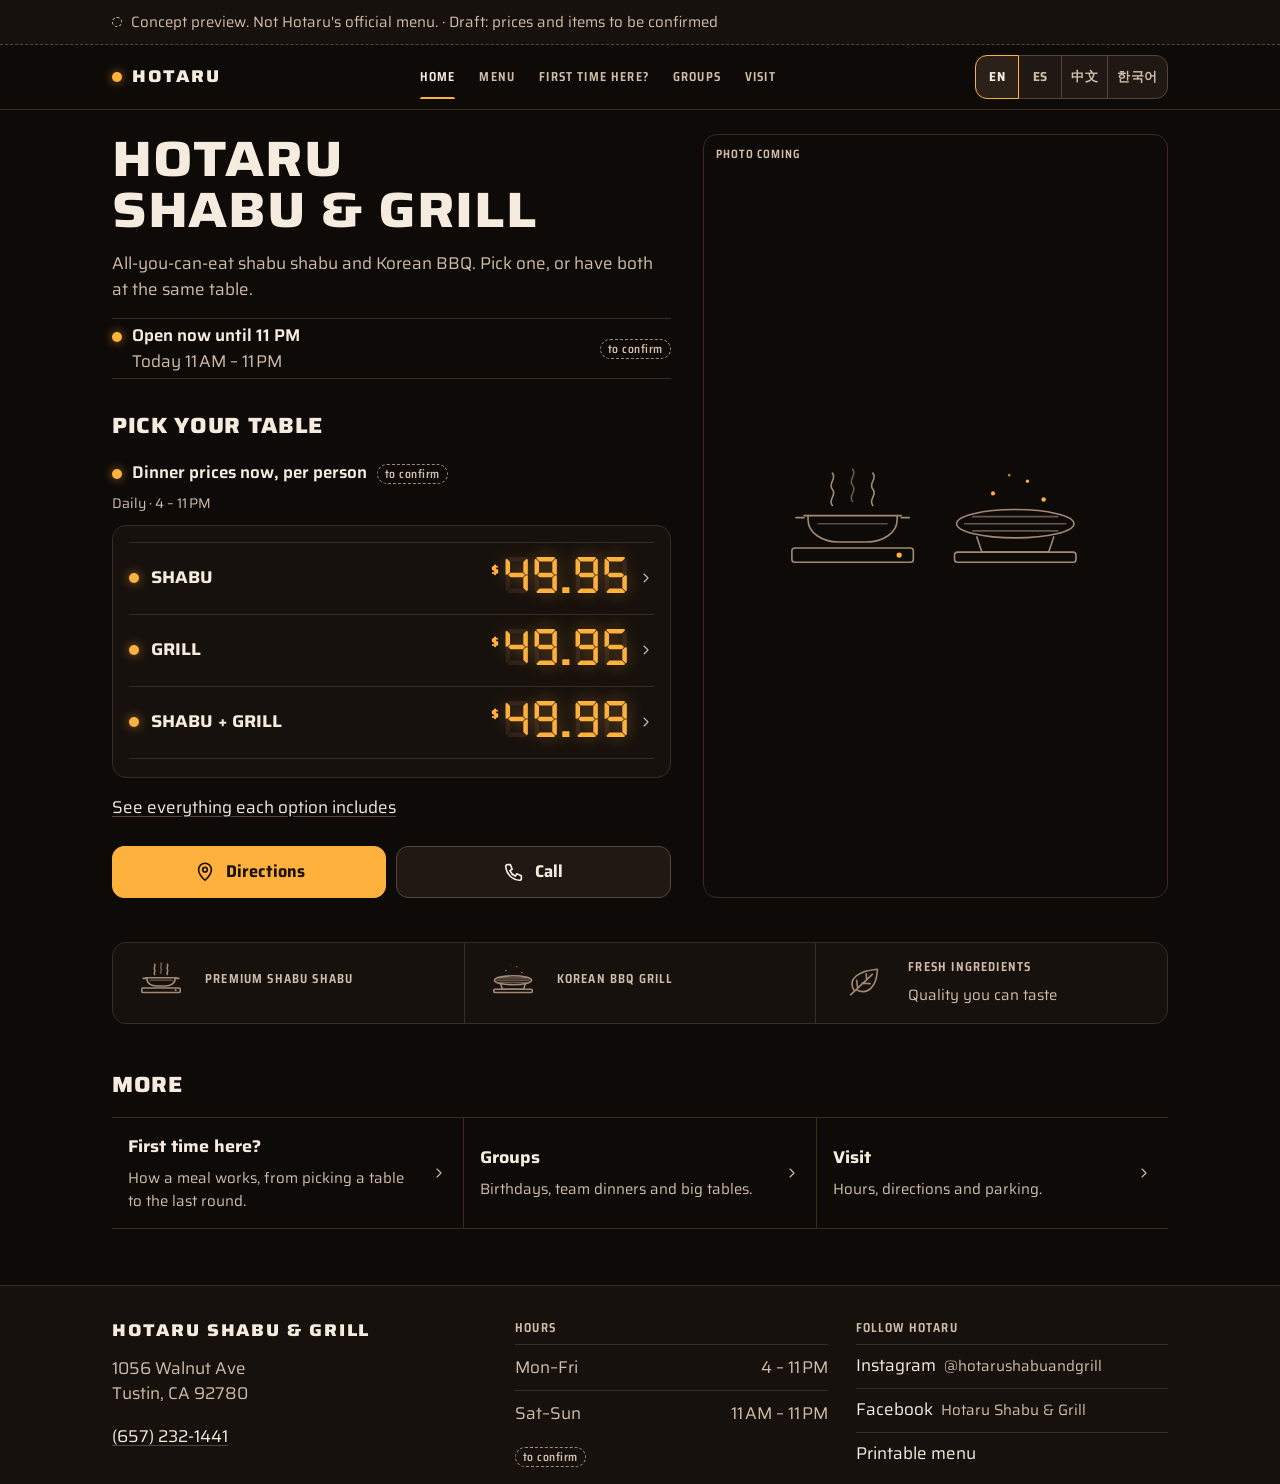
==== index.html @ 924dc013 "Full concept site: Home, Menu, First time here?, Groups, Visit, Print; en/es/zh/ko From hotaru site-" ====
<!doctype html>
<html lang="en">
<head>
<meta charset="utf-8">
<meta name="viewport" content="width=device-width, initial-scale=1, viewport-fit=cover">
<meta name="color-scheme" content="dark">
<meta name="theme-color" content="#0e0a08">
<meta name="robots" content="noindex, nofollow">
<link rel="icon" href="data:image/svg+xml,%3Csvg xmlns='http://www.w3.org/2000/svg' viewBox='0 0 32 32'%3E%3Crect width='32' height='32' rx='7' fill='%230e0a08'/%3E%3Ccircle cx='16' cy='16' r='6' fill='%23ffb13d'/%3E%3C/svg%3E">
<title>Hotaru Shabu &amp; Grill · Shabu, grill or both in Tustin</title>
<meta name="description" content="Concept preview: all-you-can-eat shabu shabu and Korean BBQ in Tustin. Pick one, or have both at the same table.">
<meta property="og:type" content="website">
<meta property="og:site_name" content="Hotaru Shabu &amp; Grill">
<meta property="og:title" content="Hotaru Shabu &amp; Grill · Shabu, grill or both in Tustin">
<meta property="og:description" content="Concept preview: all-you-can-eat shabu shabu and Korean BBQ in Tustin. Pick one, or have both at the same table.">
<meta property="og:url" content="https://hotaru.fyt.life/">
<meta property="og:image" content="https://hotaru.fyt.life/assets/share.png">
<meta property="og:image:width" content="1200">
<meta property="og:image:height" content="630">
<meta property="og:image:alt" content="Hotaru Shabu &amp; Grill: shabu, grill or both, all you can eat, in Tustin">
<meta name="twitter:card" content="summary_large_image">
<link rel="stylesheet" href="assets/site.css">
<link rel="stylesheet" href="assets/home.css">
</head>
<body data-root="">
<a class="skip" href="#main"></a>
<div class="draft" id="draft" hidden><div class="wrap"><span class="ring" aria-hidden="true"></span><span id="draft-text"></span></div></div>
<div class="site" id="site"></div>
<main id="main">
  <div class="home-top wrap">
    <header class="top" id="top"></header>
    <div class="home-offer" id="offer" hidden></div>
    <div class="art home-spread" id="spread"></div>
    <section class="section choose home-prices" id="home-prices" aria-labelledby="prices-h">
      <h2 id="prices-h"></h2>
      <p class="nowline" id="nowline"></p>
      <p class="ptime home-period-window" id="price-window" hidden></p>
      <div class="card home-panel" id="home-panel">
        <div class="card-body"><ul class="rows" id="prices"></ul></div>
      </div>
      <a class="home-menu-link" id="menu-link"></a>
    </section>
  </div>
  <section class="section wrap" aria-labelledby="promise-h">
    <h2 class="vh" id="promise-h"></h2>
    <div class="rules home-promise" id="promise"></div>
  </section>
  <section class="section wrap" aria-labelledby="more-h">
    <h2 id="more-h"></h2>
    <div class="home-more" id="more"></div>
  </section>
</main>
<div class="actions" id="actions"></div>
<footer class="foot" id="foot"></footer>
<script src="assets/data.js"></script>
<script src="assets/core.js"></script>
<script src="assets/home.js"></script>
</body>
</html>
---- assets/site.css ----
/* Saira by Omnibus-Type (Latin subset, wght 400-800, wdth 75-125) and DSEG7 Classic Bold
   by keshikan (digits subset). Both SIL Open Font License 1.1; see assets/fonts/ for the texts. */
@font-face {
  font-family: "Saira";
  src: url([data-uri]) format("woff2");
  font-weight: 400 800;
  font-stretch: 75% 125%;
  font-display: swap;
}
@font-face {
  font-family: "DSEG7";
  src: url([data-uri]) format("woff2");
  font-weight: 700;
  font-display: block;
}

:root {
  --ground: #0e0a08;
  --panel: #17110d;
  --key: #201813;
  --seam: #382b22;
  --seam-2: #54433a;
  --text: #f5ebdf;
  --text-2: #cfbca9;
  --text-3: #a08a76;
  --amber: #ffb13d;
  --amber-glow: rgb(255 177 61 / .42);
  --amber-ink: #1d1206;
  --ghost: #2a1f18;
  --unlit: #b9a28c;
  --radius: 14px;
  --gutter: 16px;
  --ui: "Saira", system-ui, -apple-system, "Segoe UI", Roboto, sans-serif;
  --seg: "DSEG7", ui-monospace, monospace;
  --ease: cubic-bezier(.16, 1, .3, 1);
  color-scheme: dark;
}

* { box-sizing: border-box; }
html { -webkit-text-size-adjust: 100%; background: var(--ground); }
body {
  margin: 0;
  background: var(--ground);
  color: var(--text);
  font: 400 1.0625rem/1.5 var(--ui);
  -webkit-font-smoothing: antialiased;
}
::selection { background: var(--amber); color: var(--amber-ink); }
:focus-visible { outline: 2px solid var(--amber); outline-offset: 3px; border-radius: 8px; }
a { color: inherit; text-underline-offset: .2em; text-decoration-color: var(--seam-2); }
h1, h2, h3 { margin: 0; text-wrap: balance; }
/* Korean breaks between words, not between syllables. */
:lang(ko) { word-break: keep-all; overflow-wrap: anywhere; }
[hidden] { display: none !important; }
.vh {
  position: absolute !important; width: 1px; height: 1px; margin: -1px;
  overflow: hidden; clip: rect(0 0 0 0); white-space: nowrap; border: 0;
}
.wrap {
  max-width: 1120px;
  margin-inline: auto;
  padding-inline: var(--gutter);
}

/* Panel label type: condensed silkscreen caps */
.label {
  font-size: .8125rem;
  font-weight: 650;
  font-stretch: 82%;
  letter-spacing: .09em;
  text-transform: uppercase;
  color: var(--text-2);
}

/* LED indicator: the only light on the panel */
.led {
  display: inline-block;
  flex: none;
  width: 10px;
  height: 10px;
  border-radius: 50%;
  background: var(--ghost);
  box-shadow: inset 0 0 0 1px var(--seam-2);
  transition: background .2s var(--ease), box-shadow .2s var(--ease);
}
.led.on, .is-lit > .led {
  background: var(--amber);
  box-shadow: 0 0 10px 1px var(--amber-glow);
}

/* "to confirm" / "sample": dashed means provisional */
.tbc {
  display: inline-flex;
  align-items: center;
  vertical-align: middle;
  height: 20px;
  padding: 0 7px;
  border: 1px dashed var(--text-3);
  border-radius: 999px;
  font: 600 .75rem/1 var(--ui);
  font-stretch: 85%;
  letter-spacing: .04em;
  text-transform: none;
  color: var(--text-2);
  white-space: nowrap;
}

/* Draft strip */
.draft {
  background: var(--panel);
  border-bottom: 1px dashed var(--seam-2);
  color: var(--text-2);
  font-size: .9375rem;
}
.draft .wrap { display: flex; align-items: center; gap: .6em; min-height: 44px; padding-block: 8px; }
.draft .ring {
  width: 10px; height: 10px; flex: none;
  border: 1.5px dashed var(--text-2);
  border-radius: 50%;
}

/* Skip link: the first stop for keyboard users */
.skip {
  position: absolute; left: 12px; top: -80px; z-index: 30;
  padding: 12px 16px; border-radius: 12px;
  background: var(--amber); color: var(--amber-ink);
  font-weight: 700; text-decoration: none;
}
.skip:focus { top: 12px; }

/* Site header: brand badge with the open LED, languages, then the pages */
.site { background: var(--ground); border-bottom: 1px solid var(--seam); }
.bar { display: flex; flex-wrap: wrap; align-items: center; justify-content: space-between; column-gap: 12px; padding-top: 6px; }
.brand { display: inline-flex; align-items: center; gap: 10px; min-height: 44px; color: var(--text); text-decoration: none; }
.wordmark { font-weight: 800; font-stretch: 122%; letter-spacing: .1em; text-transform: uppercase; }
.langs { display: flex; }
.langs a {
  display: inline-flex; align-items: center; justify-content: center;
  min-width: 44px; min-height: 44px; padding: 0 9px; margin-left: -1px;
  border: 1px solid var(--seam-2); background: var(--key); color: var(--text-2);
  font-size: .8125rem; font-weight: 700; font-stretch: 90%; letter-spacing: .04em;
  text-decoration: none; -webkit-tap-highlight-color: transparent;
  transition: border-color .2s var(--ease);
}
.langs a:first-child { margin-left: 0; border-radius: 12px 0 0 12px; }
.langs a:last-child { border-radius: 0 12px 12px 0; }
.langs a[aria-current="true"] { position: relative; z-index: 1; border-color: var(--amber); background: #2c2119; color: var(--text); }
.pages { flex-basis: 100%; min-width: 0; }
.pages ul {
  display: flex; list-style: none;
  margin: 0 calc(-1 * var(--gutter)); padding: 0 var(--gutter);
  overflow-x: auto; scrollbar-width: none;
}
.pages ul::-webkit-scrollbar { display: none; }
.pages a {
  position: relative; display: flex; align-items: center;
  min-width: 44px; min-height: 44px; padding: 0 12px; white-space: nowrap;
  color: var(--text-2); text-decoration: none;
  font-size: .8125rem; font-weight: 650; font-stretch: 82%; letter-spacing: .09em; text-transform: uppercase;
}
.pages li:first-child a { padding-left: 0; }
.pages a[aria-current="page"] { color: var(--text); }
.pages a[aria-current="page"]::after {
  content: ""; position: absolute; left: 12px; right: 12px; bottom: 0;
  height: 2px; border-radius: 2px 2px 0 0; background: var(--amber);
}
.pages li:first-child a[aria-current="page"]::after { left: 0; }
@media (hover: hover) {
  .pages a:hover { color: var(--text); }
  .langs a:hover { border-color: var(--text-3); }
}

/* Footer */
.foot { margin-top: 56px; padding-block: 32px 8px; background: var(--panel); border-top: 1px solid var(--seam); color: var(--text-2); }
.foot-grid { display: grid; gap: 28px; }
.foot p { margin: 0 0 8px; }
.foot p.wordmark { margin-bottom: 12px; color: var(--text); }
.foot .tel { display: inline-flex; align-items: center; min-height: 44px; color: var(--text); }
.foot h2 { margin-bottom: 6px; }
.foot ul { list-style: none; margin: 0; padding: 0; }
.foot-hours li { display: flex; justify-content: space-between; gap: 12px; padding-block: 10px; border-top: 1px solid var(--seam); }
.foot-hours .tbc { margin-top: 10px; }
.foot-links a {
  display: flex; align-items: baseline; flex-wrap: wrap; column-gap: 8px; align-content: center;
  min-height: 44px; border-top: 1px solid var(--seam); color: var(--text); text-decoration: none;
}
.foot-links .handle { color: var(--text-2); font-size: .9375rem; }

/* Header */
.top { padding-block: 24px 0; }
.top h1 {
  font-size: clamp(1.7rem, 4.6vw + .7rem, 3.1rem);
  font-weight: 760;
  font-stretch: 122%;
  line-height: 1.02;
  letter-spacing: .015em;
  text-transform: uppercase;
}
.top h1 .tbc { margin-left: 10px; vertical-align: .45em; }
.meta { list-style: none; margin: 16px 0 0; padding: 0; max-width: 620px; }
.meta li {
  display: flex;
  align-items: center;
  justify-content: space-between;
  gap: 12px;
  min-height: 44px;
  padding-block: 4px;
  border-top: 1px solid var(--seam);
  color: var(--text-2);
}
.meta li:last-child { border-bottom: 1px solid var(--seam); }
.meta .tel { display: inline-flex; align-items: center; min-height: 44px; color: var(--text); }
.status { display: grid; grid-template-columns: 10px minmax(0, 1fr); column-gap: 10px; align-items: baseline; }
.status .led { align-self: start; margin-top: .5em; }
.status > :nth-child(3) { grid-column: 2; }
.status strong { color: var(--text); font-weight: 600; }

/* Sections */
.section { padding-block: 44px 0; }
.section h2 {
  margin-bottom: 16px;
  font-size: 1.375rem;
  font-weight: 800;
  font-stretch: 112%;
  letter-spacing: .03em;
  text-transform: uppercase;
}
.choose { padding-top: 30px; }

/* Time rail: the burner's timer */
.rail-head { display: flex; justify-content: space-between; align-items: end; gap: 12px; }
.clock { display: flex; align-items: baseline; gap: 5px; color: var(--text); }
.clock .seg { font-size: 1.05rem; }
.clock .ap { font-size: .8125rem; font-weight: 700; font-stretch: 85%; }
.rail { position: relative; margin-top: 10px; }
.rail-bar {
  position: relative;
  height: 40px;
  border: 1px solid var(--seam-2);
  border-radius: 10px;
  overflow: hidden;
  background:
    repeating-linear-gradient(135deg, transparent 0 7px, rgb(245 235 223 / .05) 7px 8px),
    var(--panel);
}
.band, .gap {
  position: absolute;
  top: 0; bottom: 0;
  display: flex;
  align-items: center;
  padding-inline: 10px;
  overflow: hidden;
  white-space: nowrap;
  font-size: .8125rem;
  font-weight: 700;
  font-stretch: 85%;
  letter-spacing: .08em;
  text-transform: uppercase;
}
.gap { color: var(--text-2); }
.band { background: var(--key); color: var(--text); border-left: 1px solid var(--seam-2); }
.band.is-lit { background: #352613; color: var(--amber); }
.marker {
  position: absolute;
  top: -5px; bottom: -5px;
  width: 2px;
  margin-left: -1px;
  background: var(--amber);
  border-radius: 2px;
}
.marker::before {
  content: "";
  position: absolute;
  top: -5px; left: -4px;
  width: 10px; height: 10px;
  border-radius: 50%;
  background: var(--amber);
  box-shadow: 0 0 10px 1px var(--amber-glow);
}
.ticks { position: relative; height: 22px; margin-top: 6px; font-size: .8125rem; color: var(--text-2); }
.ticks span { position: absolute; top: 0; transform: translateX(-50%); white-space: nowrap; }
.ticks span:first-child { transform: none; }
.ticks span:last-child { transform: translateX(-100%); }

.nowline { display: grid; grid-template-columns: 10px minmax(0, 1fr); column-gap: 10px; margin: 18px 0 0; font-weight: 600; }
.nowline .led { margin-top: .5em; }
.nowline .tbc { margin-left: 6px; }

/* Option keys (phone): a burner's mode buttons */
.keys { display: grid; grid-template-columns: repeat(3, minmax(0, 1fr)); gap: 8px; margin-top: 12px; }
.key {
  display: grid;
  gap: 6px;
  align-content: center;
  justify-items: start;
  min-height: 66px;
  padding: 10px 11px;
  border: 1px solid var(--seam-2);
  border-radius: 12px;
  background: var(--key);
  color: var(--text);
  font: inherit;
  text-align: left;
  cursor: pointer;
  text-decoration: none;
  -webkit-tap-highlight-color: transparent;
  transition: border-color .2s var(--ease);
}
.key[aria-current="true"] { border-color: var(--amber); background: #2c2119; }
.kname { font-weight: 700; font-stretch: 92%; line-height: 1.1; }
.kprice { display: flex; align-items: baseline; gap: 2px; color: var(--text); }
.keys.is-now .kprice { color: var(--amber); }
.kprice .tbc { height: 18px; }
.kprice .cur { font-size: .75rem; font-weight: 700; }
.kprice .seg { font-size: .95rem; }

/* Option panels */
.cards {
  position: relative;
  display: grid;
  grid-auto-flow: column;
  grid-auto-columns: min(86%, 360px);
  gap: 12px;
  margin: 12px calc(-1 * var(--gutter)) 0;
  padding: 2px var(--gutter) 4px;
  overflow-x: auto;
  overscroll-behavior-x: contain;
  scroll-snap-type: x mandatory;
  scroll-padding-inline: var(--gutter);
  scrollbar-width: none;
}
.cards::-webkit-scrollbar { display: none; }
.card {
  display: flex;
  flex-direction: column;
  scroll-snap-align: start;
  background: var(--panel);
  border: 1px solid var(--seam);
  border-radius: var(--radius);
  overflow: hidden;
}
.art {
  position: relative;
  display: grid;
  place-items: center;
  aspect-ratio: 16 / 7;
  background: var(--ground);
  border-bottom: 1px solid var(--seam);
  color: var(--text-3);
}
.art svg { width: 78%; height: 88%; }
.art svg * { vector-effect: non-scaling-stroke; }
.art img { width: 100%; height: 100%; object-fit: cover; }
.art .label { position: absolute; left: 12px; top: 10px; font-size: .75rem; }
.card-body { display: grid; gap: 14px; padding: 16px 16px 18px; }
.card h3 {
  font-size: 1.625rem;
  font-weight: 800;
  font-stretch: 112%;
  line-height: 1.1;
  letter-spacing: .02em;
  text-transform: uppercase;
}
.card h3 .tbc { margin-left: 10px; vertical-align: .3em; }
.about { margin: 0; color: var(--text-2); font-size: .9375rem; }
.rows { list-style: none; margin: 0; padding: 0; border-top: 1px solid var(--seam); }
.row {
  display: grid;
  grid-template-columns: 10px minmax(0, 1fr) auto;
  gap: 12px;
  align-items: center;
  min-height: 72px;
  padding-block: 10px;
  border-bottom: 1px solid var(--seam);
}
.when { display: grid; gap: 3px; }
.pname { display: flex; align-items: center; gap: 8px; }
.pname .state { color: var(--amber); }
.is-next .pname .state { color: var(--text); }
.ptime { color: var(--text-2); font-size: .875rem; line-height: 1.35; }
.price { display: grid; justify-items: end; gap: 5px; }
.readout { display: flex; align-items: flex-start; gap: 3px; color: var(--unlit); }
.readout .cur { margin-top: .15em; font-size: .9375rem; font-weight: 700; }
.seg { display: grid; font-family: var(--seg); font-weight: 700; font-size: 1.5rem; line-height: 1; }
.seg > span { grid-area: 1 / 1; text-align: right; }
.seg .ghost { color: var(--ghost); }
.seg .dp { font-family: var(--ui); font-weight: 800; }
.is-lit .readout { color: var(--amber); }
.is-lit .seg { font-size: 2.25rem; }
.is-lit .seg .lit { text-shadow: 0 0 16px var(--amber-glow); animation: power-on .9s var(--ease) both; }
@keyframes power-on { from { color: var(--unlit); text-shadow: none; } }

/* Actions: under the cards on a laptop, under the thumb on a phone */
.actions { display: grid; grid-template-columns: repeat(2, minmax(0, 1fr)); gap: 10px; margin-top: 16px; }
.actions > :first-child:nth-last-child(3) { grid-column: 1 / -1; }
.btn {
  display: flex;
  align-items: center;
  justify-content: center;
  gap: 10px;
  min-height: 52px;
  padding: 0 16px;
  border: 1px solid var(--seam-2);
  border-radius: 12px;
  background: var(--key);
  color: var(--text);
  font-weight: 700;
  font-stretch: 95%;
  text-decoration: none;
  -webkit-tap-highlight-color: transparent;
  transition: background .2s var(--ease), border-color .2s var(--ease);
}
.btn svg { width: 22px; height: 22px; flex: none; }
.btn.primary { background: var(--amber); border-color: var(--amber); color: var(--amber-ink); }
@media (hover: hover) {
  .btn:hover { border-color: var(--text-3); }
  .btn.primary:hover { background: #ffc266; }
  .key:hover { border-color: var(--text-3); }
}
.btn:active, .key:active { transform: translateY(1px); }

/* What's included */
.note { margin: -6px 0 16px; color: var(--text-2); font-size: .9375rem; }
.groups { display: grid; grid-template-columns: repeat(auto-fill, minmax(min(100%, 280px), 1fr)); gap: 12px; }
.group { padding: 14px 16px 6px; background: var(--panel); border: 1px solid var(--seam); border-radius: var(--radius); }
.group h3 { margin-bottom: 4px; }
.items { list-style: none; margin: 0; padding: 0; }
.items li {
  display: flex;
  flex-wrap: wrap;
  align-items: center;
  gap: 6px 8px;
  min-height: 46px;
  padding-block: 8px;
  border-top: 1px solid var(--seam);
}
.items li:first-child { border-top: 0; }
.iname { margin-right: auto; }
.sample .iname { color: var(--text-2); }
.chip {
  display: inline-flex;
  align-items: center;
  height: 22px;
  padding: 0 8px;
  border: 1px solid var(--seam-2);
  border-radius: 999px;
  font: 700 .75rem/1 var(--ui);
  font-stretch: 85%;
  letter-spacing: .06em;
  text-transform: uppercase;
  color: var(--text);
}

/* Side by side */
.table {
  overflow: hidden;
  background: var(--panel);
  border: 1px solid var(--seam);
  border-radius: var(--radius);
}
.table table { width: 100%; border-collapse: collapse; table-layout: fixed; }
.table col.opt { width: 19%; }
.table th, .table td { padding: 11px 12px; border-top: 1px solid var(--seam); text-align: left; font-weight: 400; vertical-align: middle; }
.table thead th { border-top: 0; }
.table thead th:not(:first-child), .table td { text-align: center; }
.table tbody th { line-height: 1.3; }
.table tbody th .tbc { margin-top: 4px; }
.table .grp th { background: var(--key); padding-block: 8px; }
.table td .led { vertical-align: middle; }
.table td .led.on { box-shadow: none; }
.table td .led:not(.on) { background: transparent; box-shadow: inset 0 0 0 1.5px var(--text-3); }

/* Rules: one strip, hairline seams */
.rules {
  display: grid;
  grid-template-columns: repeat(2, minmax(0, 1fr));
  gap: 1px;
  margin: 0;
  background: var(--seam);
  border: 1px solid var(--seam);
  border-radius: var(--radius);
  overflow: hidden;
}
.rule { display: grid; gap: 8px; align-content: start; padding: 14px 16px 16px; background: var(--panel); }
.rule:last-child:nth-child(odd) { grid-column: 1 / -1; }
.rule dd { margin: 0; font-weight: 600; }

.end { height: 56px; }

@media (max-width: 359px) {
  .row { grid-template-columns: 10px minmax(0, 1fr); row-gap: 8px; }
  .price { grid-column: 2; justify-items: start; }
  .price .readout { flex-direction: row; }
}
@media (max-width: 879px) {
  .actions {
    position: fixed;
    left: 0; right: 0; bottom: 0;
    z-index: 10;
    margin: 0;
    padding: 10px var(--gutter) calc(10px + env(safe-area-inset-bottom));
    background: var(--ground);
    border-top: 1px solid var(--seam);
  }
  body { padding-bottom: calc(74px + env(safe-area-inset-bottom)); }
  .art { aspect-ratio: 16 / 5; }
  body:has(.actions > :nth-child(3)) { padding-bottom: calc(136px + env(safe-area-inset-bottom)); }
}
@media (min-width: 880px) {
  :root { --gutter: 32px; }
  .keys { display: none; }
  .cards {
    grid-auto-flow: row;
    grid-template-columns: repeat(3, minmax(0, 1fr));
    margin-inline: 0;
    padding-inline: 0;
    overflow: visible;
  }
  .actions { max-width: 560px; }
  .bar { flex-wrap: nowrap; min-height: 64px; padding-top: 0; }
  .pages { order: 2; flex: 1 1 auto; flex-basis: auto; }
  .langs { order: 3; }
  .pages ul { justify-content: center; margin: 0; padding: 0; }
  .pages li:first-child a { padding-left: 12px; }
  .pages li:first-child a[aria-current="page"]::after { left: 12px; }
  .foot-grid { grid-template-columns: 1.2fr 1fr 1fr; }
  .table { max-width: 820px; }
  .rules { grid-template-columns: repeat(5, minmax(0, 1fr)); }
  .rule:last-child:nth-child(odd) { grid-column: auto; }
}
@media (prefers-reduced-motion: reduce) {
  *, *::before, *::after { animation: none !important; transition: none !important; }
}
---- assets/home.css ----
/* Home: the panel leads; the owner's spread shares its height on laptops. */
.home-top { display: grid; grid-template-columns: minmax(0, 1fr); }
.home-top > * { min-width: 0; }
.home-tagline { margin: 16px 0 0; color: var(--text-2); }
.home-offer {
  display: grid;
  grid-template-columns: 10px minmax(0, 1fr);
  align-items: baseline;
  gap: 10px;
  margin-top: 16px;
  padding: 12px 16px;
  background: var(--panel);
  border: 1px solid var(--seam);
  border-radius: var(--radius);
  font-size: .9375rem;
}
.home-spread { margin-top: 16px; border: 1px solid var(--seam); border-radius: var(--radius); overflow: hidden; }
.home-spread img { position: absolute; inset: 0; }
.home-period-window { margin: 8px 0 0; }
.home-panel { margin-top: 12px; overflow: visible; }
.home-price { position: relative; padding-right: 24px; text-decoration: none; }
.home-option { font-weight: 700; font-stretch: 112%; text-transform: uppercase; overflow-wrap: anywhere; }
.home-chevron { width: 16px; height: 16px; flex: none; color: var(--text-2); }
.home-price > .home-chevron { position: absolute; right: 0; top: calc(50% - 8px); }
.home-menu-link { display: flex; align-items: center; min-height: 44px; padding-block: 8px; margin-top: 8px; }

/* First-party words form one strip, with small line icons and hairline seams. */
.home-promise { grid-template-columns: minmax(0, 1fr); }
.home-promise-cell { grid-template-columns: 64px minmax(0, 1fr); align-items: center; gap: 12px; }
.home-drawing { display: flex; color: var(--text-3); }
.home-drawing svg { width: 100%; height: 44px; }
.home-drawing svg * { vector-effect: non-scaling-stroke; }
.home-promise-cell .about { margin-top: 8px; }

.home-more { display: grid; grid-template-columns: minmax(0, 1fr); gap: 1px; background: var(--seam); border-block: 1px solid var(--seam); }
.home-more-link { display: flex; align-items: center; justify-content: space-between; gap: 16px; min-height: 64px; padding: 16px; background: var(--ground); text-decoration: none; }
.home-more-link > span { min-width: 0; overflow-wrap: anywhere; }
.home-more-title { display: block; font-weight: 700; font-stretch: 112%; }
.home-more-link .about { display: block; margin-top: 8px; }
@media (hover: hover) {
  .home-price:hover, .home-more-link:hover { background: var(--key); }
}

@media (min-width: 880px) {
  .home-top { grid-template-columns: minmax(0, 1.2fr) minmax(0, 1fr); column-gap: 32px; }
  .home-top > .top, .home-offer, .home-prices { grid-column: 1; }
  .home-spread { grid-column: 2; grid-row: 1 / 4; margin-top: 24px; aspect-ratio: auto; }
  .home-promise, .home-more { grid-template-columns: repeat(3, minmax(0, 1fr)); }
}
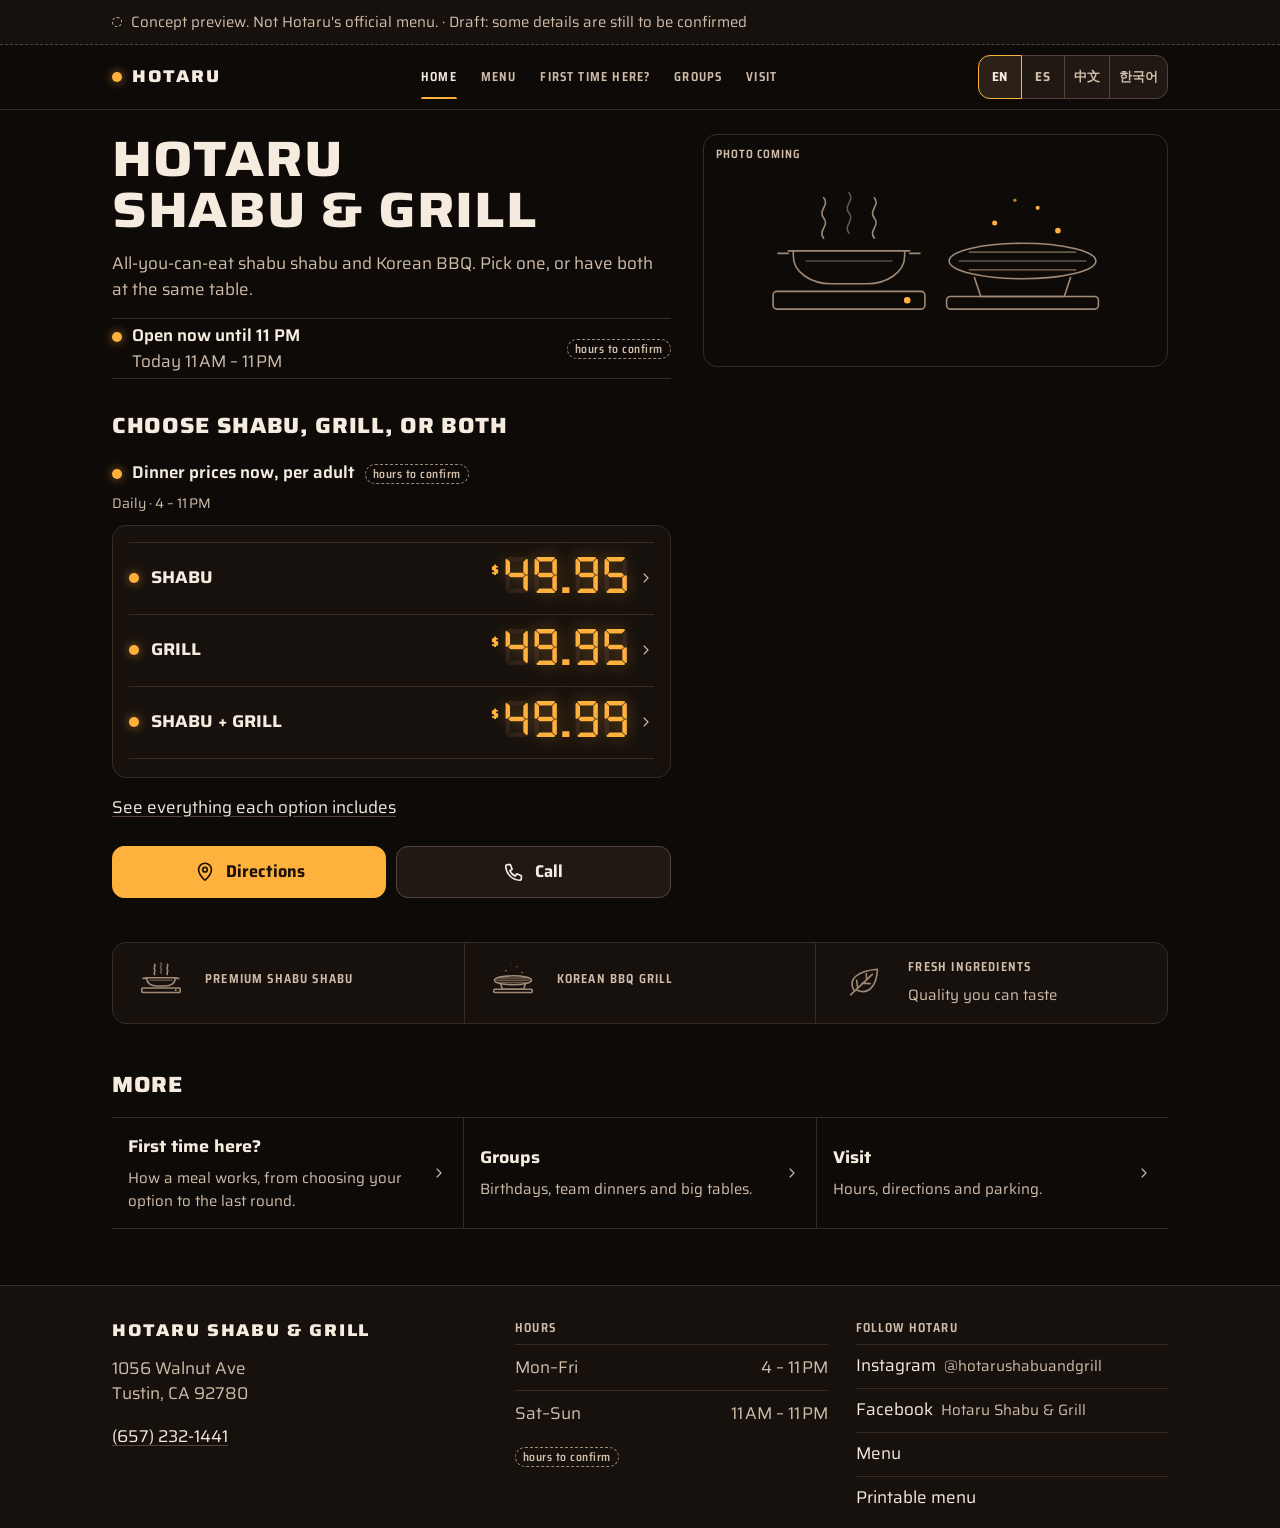
==== commit 385b18ff: "Improved concept site: prices first, localized 404, fallbacks, fonts as files From hotaru site-impro" ====
--- a/index.html
+++ b/index.html
@@ -2,10 +2,13 @@
 <html lang="en">
 <head>
 <meta charset="utf-8">
+<meta http-equiv="Content-Security-Policy" content="default-src 'none'; script-src 'self'; style-src 'self'; style-src-attr 'unsafe-inline'; img-src 'self' data:; font-src 'self'; connect-src 'none'; object-src 'none'; base-uri 'none'; form-action 'none'">
+<meta name="referrer" content="strict-origin-when-cross-origin">
 <meta name="viewport" content="width=device-width, initial-scale=1, viewport-fit=cover">
 <meta name="color-scheme" content="dark">
 <meta name="theme-color" content="#0e0a08">
 <meta name="robots" content="noindex, nofollow">
+<script src="assets/guard.js"></script>
 <link rel="icon" href="data:image/svg+xml,%3Csvg xmlns='http://www.w3.org/2000/svg' viewBox='0 0 32 32'%3E%3Crect width='32' height='32' rx='7' fill='%230e0a08'/%3E%3Ccircle cx='16' cy='16' r='6' fill='%23ffb13d'/%3E%3C/svg%3E">
 <title>Hotaru Shabu &amp; Grill · Shabu, grill or both in Tustin</title>
 <meta name="description" content="Concept preview: all-you-can-eat shabu shabu and Korean BBQ in Tustin. Pick one, or have both at the same table.">
@@ -19,6 +22,8 @@
 <meta property="og:image:height" content="630">
 <meta property="og:image:alt" content="Hotaru Shabu &amp; Grill: shabu, grill or both, all you can eat, in Tustin">
 <meta name="twitter:card" content="summary_large_image">
+<link rel="preload" href="assets/fonts/saira.subset.woff2" as="font" type="font/woff2" crossorigin>
+<link rel="preload" href="assets/fonts/dseg7-bold.subset.woff2" as="font" type="font/woff2" crossorigin>
 <link rel="stylesheet" href="assets/site.css">
 <link rel="stylesheet" href="assets/home.css">
 </head>
@@ -27,10 +32,42 @@
 <div class="draft" id="draft" hidden><div class="wrap"><span class="ring" aria-hidden="true"></span><span id="draft-text"></span></div></div>
 <div class="site" id="site"></div>
 <main id="main">
+  <!-- Static English copy of data.js; tests/fallback.test.mjs guards against drift. -->
+  <div class="fallback" id="fallback" lang="en">
+    <div class="fallback-notice">
+      <div class="wrap">
+        <p>Concept preview. Not Hotaru&#39;s official menu.</p>
+        <p>Draft: some details are still to be confirmed</p>
+      </div>
+    </div>
+    <div class="wrap fallback-content">
+      <h1>Hotaru Shabu &#38; Grill</h1>
+      <p data-fact="address">1056 Walnut Ave, Tustin, CA 92780</p>
+      <p><a data-fact="phone" href="tel:+16572321441">(657) 232-1441</a></p>
+      <nav class="fallback-links" aria-label="Pages">
+        <a href="./">Home</a>
+        <a href="./menu/">Menu</a>
+        <a href="./first-time/">First time here?</a>
+        <a href="./groups/">Groups</a>
+        <a href="./visit/">Visit</a>
+        <a href="./print/">Printable menu</a>
+      </nav>
+      <table class="fallback-prices">
+        <caption>Prices per adult</caption>
+        <thead><tr><th scope="col">Options</th><th scope="col" aria-describedby="fallback-lunch-hours">Lunch</th><th scope="col" aria-describedby="fallback-dinner-hours">Dinner</th></tr></thead>
+        <tbody>
+          <tr><th scope="row">Shabu</th><td data-price="shabu.lunch">$39.95</td><td data-price="shabu.dinner">$49.95</td></tr>
+          <tr><th scope="row">Grill</th><td data-price="grill.lunch">$39.95</td><td data-price="grill.dinner">$49.95</td></tr>
+          <tr><th scope="row">Shabu + Grill</th><td data-price="both.lunch"><span class="tbc">to confirm</span></td><td data-price="both.dinner">$49.99</td></tr>
+        </tbody>
+      </table>
+      <p class="fallback-hours" id="fallback-lunch-hours"><strong>Lunch</strong> <span>Sat–Sun · 11 AM – 4 PM</span> <span class="tbc">hours to confirm</span></p>
+      <p class="fallback-hours" id="fallback-dinner-hours"><strong>Dinner</strong> <span>Daily · 4 – 11 PM</span> <span class="tbc">hours to confirm</span></p>
+    </div>
+  </div>
   <div class="home-top wrap">
     <header class="top" id="top"></header>
     <div class="home-offer" id="offer" hidden></div>
-    <div class="art home-spread" id="spread"></div>
     <section class="section choose home-prices" id="home-prices" aria-labelledby="prices-h">
       <h2 id="prices-h"></h2>
       <p class="nowline" id="nowline"></p>
@@ -40,6 +77,7 @@
       </div>
       <a class="home-menu-link" id="menu-link"></a>
     </section>
+    <div class="art home-spread" id="spread"></div>
   </div>
   <section class="section wrap" aria-labelledby="promise-h">
     <h2 class="vh" id="promise-h"></h2>
--- a/assets/site.css
+++ b/assets/site.css
@@ -1,15 +1,15 @@
-/* Saira by Omnibus-Type (Latin subset, wght 400-800, wdth 75-125) and DSEG7 Classic Bold
-   by keshikan (digits subset). Both SIL Open Font License 1.1; see assets/fonts/ for the texts. */
+/* Saira by Omnibus-Type (Latin subset, wght 400-800, wdth 75-125) and DSEG7 Classic Bold by keshikan (digits subset).
+   Font files and SIL OFL 1.1 licenses: site/assets/fonts/ (Saira-OFL.txt and DSEG-LICENSE.txt). */
 @font-face {
   font-family: "Saira";
-  src: url([data-uri]) format("woff2");
+  src: url("fonts/saira.subset.woff2") format("woff2");
   font-weight: 400 800;
   font-stretch: 75% 125%;
   font-display: swap;
 }
 @font-face {
   font-family: "DSEG7";
-  src: url([data-uri]) format("woff2");
+  src: url("fonts/dseg7-bold.subset.woff2") format("woff2");
   font-weight: 700;
   font-display: block;
 }
@@ -34,6 +34,10 @@
   --seg: "DSEG7", ui-monospace, monospace;
   --ease: cubic-bezier(.16, 1, .3, 1);
   color-scheme: dark;
+  --control-edge: var(--text-3);
+  --key-selected: #2c2119;
+  --ui-zh: "Saira", "PingFang SC", "Hiragino Sans GB", "Microsoft YaHei", "Noto Sans CJK SC", system-ui, sans-serif;
+  --ui-ko: "Saira", "Apple SD Gothic Neo", "Malgun Gothic", "Noto Sans CJK KR", system-ui, sans-serif;
 }
 
 * { box-sizing: border-box; }
@@ -49,8 +53,14 @@
 :focus-visible { outline: 2px solid var(--amber); outline-offset: 3px; border-radius: 8px; }
 a { color: inherit; text-underline-offset: .2em; text-decoration-color: var(--seam-2); }
 h1, h2, h3 { margin: 0; text-wrap: balance; }
-/* Korean breaks between words, not between syllables. */
-:lang(ko) { word-break: keep-all; overflow-wrap: anywhere; }
+/* Keep Saira for Latin runs, with named system faces and untracked CJK labels. */
+:lang(zh) { --ui: var(--ui-zh); }
+:lang(ko) { --ui: var(--ui-ko); word-break: keep-all; overflow-wrap: anywhere; }
+body:is(:lang(zh), :lang(ko)) { line-height: 1.6; }
+:is(h1, h2, h3, .label, .wordmark, .kname, .home-option, .band, .gap, .tbc, .chip):is(:lang(zh), :lang(ko)),
+:is(.pages, .langs) a:is(:lang(zh), :lang(ko)) { letter-spacing: 0; line-height: 1.5; }
+:is(h1, h2, h3, .wordmark):is(:lang(zh), :lang(ko)) { line-height: 1.35; }
+:is(.tbc, .chip):is(:lang(zh), :lang(ko)) { line-height: 1.2; }
 [hidden] { display: none !important; }
 .vh {
   position: absolute !important; width: 1px; height: 1px; margin: -1px;
@@ -131,27 +141,45 @@
 /* Site header: brand badge with the open LED, languages, then the pages */
 .site { background: var(--ground); border-bottom: 1px solid var(--seam); }
 .bar { display: flex; flex-wrap: wrap; align-items: center; justify-content: space-between; column-gap: 12px; padding-top: 6px; }
-.brand { display: inline-flex; align-items: center; gap: 10px; min-height: 44px; color: var(--text); text-decoration: none; }
+.brand { display: inline-flex; flex-shrink: 0; align-items: center; gap: 10px; min-width: 44px; min-height: 44px; color: var(--text); text-decoration: none; }
 .wordmark { font-weight: 800; font-stretch: 122%; letter-spacing: .1em; text-transform: uppercase; }
-.langs { display: flex; }
+.langs { display: flex; flex-shrink: 0; }
 .langs a {
   display: inline-flex; align-items: center; justify-content: center;
   min-width: 44px; min-height: 44px; padding: 0 9px; margin-left: -1px;
   border: 1px solid var(--seam-2); background: var(--key); color: var(--text-2);
-  font-size: .8125rem; font-weight: 700; font-stretch: 90%; letter-spacing: .04em;
+  font-family: var(--ui); font-size: .8125rem; font-weight: 700; font-stretch: 90%; letter-spacing: .04em;
   text-decoration: none; -webkit-tap-highlight-color: transparent;
   transition: border-color .2s var(--ease);
 }
 .langs a:first-child { margin-left: 0; border-radius: 12px 0 0 12px; }
 .langs a:last-child { border-radius: 0 12px 12px 0; }
-.langs a[aria-current="true"] { position: relative; z-index: 1; border-color: var(--amber); background: #2c2119; color: var(--text); }
-.pages { flex-basis: 100%; min-width: 0; }
+.langs a[aria-current="true"] { position: relative; z-index: 1; border-color: var(--amber); background: var(--key-selected); color: var(--text); }
+.pages {
+  --nav-fade-before: 0px;
+  --nav-fade-after: 0px;
+  position: relative; flex-basis: 100%; min-width: 0;
+}
 .pages ul {
   display: flex; list-style: none;
   margin: 0 calc(-1 * var(--gutter)); padding: 0 var(--gutter);
-  overflow-x: auto; scrollbar-width: none;
+  overflow-x: auto; scrollbar-width: none; overscroll-behavior-x: contain;
 }
 .pages ul::-webkit-scrollbar { display: none; }
+.pages li { flex-shrink: 0; }
+.pages .nav-short { display: none; }
+.pages.is-short .nav-full { display: none; }
+.pages.is-short .nav-short { display: inline; }
+/* Alpha only: fade the scrolling content on edges with more short labels to reveal. */
+.pages.has-before { --nav-fade-before: 16px; }
+.pages.has-after { --nav-fade-after: 16px; }
+.pages.is-short:is(.has-before, .has-after) ul {
+  --nav-mask: linear-gradient(to right, transparent,
+    var(--ground) var(--nav-fade-before), var(--ground) calc(100% - var(--nav-fade-after)), transparent);
+  -webkit-mask-image: var(--nav-mask);
+  mask-image: var(--nav-mask);
+  mask-mode: alpha;
+}
 .pages a {
   position: relative; display: flex; align-items: center;
   min-width: 44px; min-height: 44px; padding: 0 12px; white-space: nowrap;
@@ -159,6 +187,7 @@
   font-size: .8125rem; font-weight: 650; font-stretch: 82%; letter-spacing: .09em; text-transform: uppercase;
 }
 .pages li:first-child a { padding-left: 0; }
+.pages a:focus-visible { outline-offset: -3px; }
 .pages a[aria-current="page"] { color: var(--text); }
 .pages a[aria-current="page"]::after {
   content: ""; position: absolute; left: 12px; right: 12px; bottom: 0;
@@ -173,12 +202,13 @@
 /* Footer */
 .foot { margin-top: 56px; padding-block: 32px 8px; background: var(--panel); border-top: 1px solid var(--seam); color: var(--text-2); }
 .foot-grid { display: grid; gap: 28px; }
+.foot-grid > * { min-width: 0; overflow-wrap: anywhere; }
 .foot p { margin: 0 0 8px; }
 .foot p.wordmark { margin-bottom: 12px; color: var(--text); }
 .foot .tel { display: inline-flex; align-items: center; min-height: 44px; color: var(--text); }
 .foot h2 { margin-bottom: 6px; }
 .foot ul { list-style: none; margin: 0; padding: 0; }
-.foot-hours li { display: flex; justify-content: space-between; gap: 12px; padding-block: 10px; border-top: 1px solid var(--seam); }
+.foot-hours li { display: flex; flex-wrap: wrap; justify-content: space-between; gap: 8px 12px; padding-block: 10px; border-top: 1px solid var(--seam); }
 .foot-hours .tbc { margin-top: 10px; }
 .foot-links a {
   display: flex; align-items: baseline; flex-wrap: wrap; column-gap: 8px; align-content: center;
@@ -215,6 +245,46 @@
 .status > :nth-child(3) { grid-column: 2; }
 .status strong { color: var(--text); font-weight: 600; }
 
+/* Menu first screen: a compact title and hours status, then the three prices. */
+.menu-top { padding-top: 8px; }
+.menu-top h1 { font-size: 1.375rem; font-weight: 800; font-stretch: 112%; line-height: 1.5; letter-spacing: .03em; }
+.menu-top .status { min-height: 44px; align-items: center; font-size: .9375rem; }
+.menu-top .status .led { align-self: center; margin-top: 0; }
+.menu-top .tbc { margin-left: 6px; }
+.menu-prices.choose { padding-top: 8px; }
+.menu-prices .nowline { margin-top: 0; font-size: .9375rem; }
+.menu-price-window { display: block; margin-top: 4px; }
+.menu-price-window .tbc { margin-left: 0; }
+.meal-picker { display: flex; flex-wrap: wrap; gap: 8px; margin-top: 8px; }
+.meal-picker button {
+  flex: 1 1 auto;
+  min-width: 44px; min-height: 44px;
+  padding: 4px 8px;
+  border: 1px solid var(--control-edge);
+  border-radius: 12px;
+  background: var(--key); color: var(--text);
+  font: 650 .8125rem/1.5 var(--ui); font-stretch: 82%;
+  cursor: pointer;
+}
+.meal-picker button[aria-pressed="true"] { border-color: var(--amber); background: var(--key-selected); }
+.menu-prices .keys { margin-top: 8px; }
+.menu-prices .key { padding-inline: 8px; border-color: var(--control-edge); }
+.menu-prices .key[aria-current="true"] { border-color: var(--amber); background: var(--key-selected); }
+.menu-prices .kname:is(:lang(zh), :lang(ko)) { letter-spacing: 0; overflow-wrap: normal; }
+.menu-prices .key-unavailable { font-size: .75rem; line-height: 1.5; }
+.menu-prices .key > [data-period] > .tbc { margin-top: 4px; }
+.menu-prices .key .tbc { padding-inline: 4px; letter-spacing: 0; white-space: normal; height: auto; min-height: 18px; }
+/* Keep the lookup 8px below its keys, then leave 16px before the explanatory note. */
+.menu-ayc { margin: 16px 0; color: var(--text-2); font-size: .9375rem; }
+.menu-prices #choose-h { margin-bottom: 0; }
+.menu-info .meta { margin-top: 0; }
+.menu-info #rail { margin-top: 24px; }
+.menu-quick-rules { margin-top: 16px; }
+.menu-quick-rules .rule { padding: 12px; }
+.ask-first { display: flex; flex-wrap: wrap; align-items: center; gap: 0 8px; margin: 8px 0 0; font-size: .9375rem; color: var(--text-2); }
+.ask-first .tel { display: inline-flex; align-items: center; min-height: 44px; color: var(--text); }
+.menu-prices, .menu-included, .menu-compare, .menu-rules { scroll-margin-top: 16px; }
+
 /* Sections */
 .section { padding-block: 44px 0; }
 .section h2 {
@@ -229,10 +299,10 @@
 
 /* Time rail: the burner's timer */
 .rail-head { display: flex; justify-content: space-between; align-items: end; gap: 12px; }
-.clock { display: flex; align-items: baseline; gap: 5px; color: var(--text); }
+.clock { display: flex; align-items: baseline; color: var(--text); }
 .clock .seg { font-size: 1.05rem; }
-.clock .ap { font-size: .8125rem; font-weight: 700; font-stretch: 85%; }
-.rail { position: relative; margin-top: 10px; }
+.clock .ap { font-size: .8125rem; font-weight: 700; font-stretch: 85%; white-space: pre; }
+.rail { position: relative; margin-top: 24px; }
 .rail-bar {
   position: relative;
   height: 40px;
@@ -271,12 +341,13 @@
 .marker::before {
   content: "";
   position: absolute;
-  top: -5px; left: -4px;
-  width: 10px; height: 10px;
+  top: -8px; left: -2px;
+  width: 6px; height: 8px;
   border-radius: 50%;
   background: var(--amber);
   box-shadow: 0 0 10px 1px var(--amber-glow);
 }
+.marker .firefly { position: absolute; top: -17px; left: -7px; width: 16px; height: 18px; }
 .ticks { position: relative; height: 22px; margin-top: 6px; font-size: .8125rem; color: var(--text-2); }
 .ticks span { position: absolute; top: 0; transform: translateX(-50%); white-space: nowrap; }
 .ticks span:first-child { transform: none; }
@@ -318,6 +389,7 @@
 .cards {
   position: relative;
   display: grid;
+  align-items: start;
   grid-auto-flow: column;
   grid-auto-columns: min(86%, 360px);
   gap: 12px;
@@ -379,6 +451,13 @@
 .is-next .pname .state { color: var(--text); }
 .ptime { color: var(--text-2); font-size: .875rem; line-height: 1.35; }
 .price { display: grid; justify-items: end; gap: 5px; }
+/* Menu panels only: amount beside the period, schedule on a full-width second row. */
+.cards .card-body { gap: 12px; }
+.cards .row { grid-template-columns: 10px minmax(0, 1fr) auto; gap: 8px; }
+.cards .row .pname { display: block; }
+.cards .row.is-lit .pname { color: var(--amber); }
+.cards .row .price { grid-column: 3; justify-items: end; }
+.cards .row .ptime { grid-column: 1 / -1; display: flex; flex-wrap: wrap; align-items: center; gap: 6px 8px; }
 .readout { display: flex; align-items: flex-start; gap: 3px; color: var(--unlit); }
 .readout .cur { margin-top: .15em; font-size: .9375rem; font-weight: 700; }
 .seg { display: grid; font-family: var(--seg); font-weight: 700; font-size: 1.5rem; line-height: 1; }
@@ -452,6 +531,19 @@
 }
 
 /* Side by side */
+.menu-compare > summary {
+  min-height: 44px;
+  padding: 8px 12px;
+  border: 1px solid var(--control-edge);
+  border-radius: 12px;
+  background: var(--key);
+  font-size: 1.0625rem; font-weight: 700; font-stretch: 95%;
+  cursor: pointer;
+}
+.compare-key { display: flex; flex-wrap: wrap; gap: 8px 16px; margin: 12px 0; color: var(--text-2); font-size: .9375rem; }
+.compare-key > span { display: inline-flex; align-items: center; gap: 8px; }
+.compare-key .led.on { box-shadow: none; }
+.compare-key .led:not(.on) { background: transparent; box-shadow: none; border: 1px solid var(--text-3); }
 .table {
   overflow: hidden;
   background: var(--panel);
@@ -469,6 +561,16 @@
 .table td .led { vertical-align: middle; }
 .table td .led.on { box-shadow: none; }
 .table td .led:not(.on) { background: transparent; box-shadow: inset 0 0 0 1.5px var(--text-3); }
+/* Clip corners and contain hidden text without a scroller; headings stick to the viewport.
+   Intrinsic option widths keep names whole and leave the remaining room for wrapping items. */
+.menu-compare .table { position: relative; overflow: clip; }
+.menu-compare table { table-layout: auto; border-collapse: separate; border-spacing: 0; }
+.menu-compare col.opt { width: 1%; }
+.menu-compare th, .menu-compare td { padding: 8px; }
+.menu-compare tbody th { hyphens: auto; hyphenate-limit-chars: 8 4 4; overflow-wrap: anywhere; }
+.menu-compare thead th { position: sticky; top: 0; z-index: 1; background: var(--panel); border-bottom: 1px solid var(--seam); word-break: keep-all; overflow-wrap: normal; }
+.menu-compare thead th:is(:lang(zh), :lang(ko)) { letter-spacing: 0; word-break: keep-all; overflow-wrap: normal; }
+.menu-compare .table td .led:not(.on) { box-shadow: none; border: 1px solid var(--text-3); }
 
 /* Rules: one strip, hairline seams */
 .rules {
@@ -488,9 +590,21 @@
 .end { height: 56px; }
 
 @media (max-width: 359px) {
+  /* Keep all four 44px language links alongside the brand at 320px. */
+  .bar { column-gap: 8px; }
+  .brand { gap: 8px; }
+  .brand .wordmark { font-stretch: 112%; letter-spacing: 0; }
+  .langs a { padding-inline: 4px; }
+  .pages a { padding-inline: 6px; letter-spacing: .04em; }
+  .pages a[aria-current="page"]::after { left: 6px; right: 6px; }
+  .pages li:last-child a { padding-right: 0; }
+  .pages li:last-child a[aria-current="page"]::after { right: 0; }
   .row { grid-template-columns: 10px minmax(0, 1fr); row-gap: 8px; }
   .price { grid-column: 2; justify-items: start; }
   .price .readout { flex-direction: row; }
+  /* Spanish "por confirmar" pills need this room beside three option columns at 320px. */
+  .menu-compare :is(th, td):not(tbody th) { padding-inline: 6px; }
+  .menu-compare thead th { letter-spacing: .04em; }
 }
 @media (max-width: 879px) {
   .actions {
@@ -520,14 +634,115 @@
   .bar { flex-wrap: nowrap; min-height: 64px; padding-top: 0; }
   .pages { order: 2; flex: 1 1 auto; flex-basis: auto; }
   .langs { order: 3; }
-  .pages ul { justify-content: center; margin: 0; padding: 0; }
+  .pages ul { justify-content: safe center; margin: 0; padding: 0; }
   .pages li:first-child a { padding-left: 12px; }
   .pages li:first-child a[aria-current="page"]::after { left: 12px; }
   .foot-grid { grid-template-columns: 1.2fr 1fr 1fr; }
   .table { max-width: 820px; }
+  .menu-compare table { table-layout: fixed; }
+  .menu-compare col.opt { width: 20%; }
   .rules { grid-template-columns: repeat(5, minmax(0, 1fr)); }
   .rule:last-child:nth-child(odd) { grid-column: auto; }
+  .menu-quick-rules .rules { grid-template-columns: repeat(3, minmax(0, 1fr)); }
+  .menu-rules .rules { grid-template-columns: none; grid-auto-flow: column; grid-auto-columns: minmax(0, 1fr); }
+  .meal-picker { max-width: 560px; }
 }
 @media (prefers-reduced-motion: reduce) {
-  *, *::before, *::after { animation: none !important; transition: none !important; }
-}
+  *, *::before, *::after { animation: none !important; }
+  *, *::before, *::after { transition: none !important; }
+}
+
+/* Fallback */
+/* Visible by default, including without JavaScript. guard.js hides it only while
+   scripts load, until failure or an eight-second timeout. boot() removes the copy
+   after render + tick/still; until then, keep the unfinished shell hidden. */
+body:has(#fallback) { padding-bottom: 0; }
+body:has(#fallback) > :not(main):not(script),
+#main:has(> #fallback) > :not(#fallback) { display: none; }
+.fallback {
+  width: 100%;
+  overflow-wrap: anywhere;
+  background: var(--ground);
+  color: var(--text);
+}
+html.hotaru-loading .fallback { display: none; }
+.fallback-notice {
+  padding-block: 8px;
+  border-bottom: 1px dashed var(--seam-2);
+  background: var(--panel);
+  color: var(--text-2);
+  font-size: .9375rem;
+}
+.fallback p { margin: 0; }
+.fallback-content { padding-block: 44px; }
+.fallback h1 {
+  margin-bottom: 16px;
+  font-size: clamp(1.7rem, 4.6vw + .7rem, 3.1rem);
+  font-weight: 760;
+  font-stretch: 122%;
+  line-height: 1.02;
+  letter-spacing: .015em;
+  text-transform: uppercase;
+}
+.fallback .fallback-message { margin-bottom: 16px; }
+.fallback a {
+  display: inline-flex;
+  align-items: center;
+  min-width: 44px;
+  min-height: 44px;
+  padding-block: 8px;
+  text-decoration-color: var(--text-3);
+}
+.fallback-links {
+  display: flex;
+  flex-wrap: wrap;
+  gap: 8px 16px;
+  margin-block: 16px;
+  border-block: 1px solid var(--seam);
+  font-weight: 700;
+  font-stretch: 95%;
+}
+.fallback-prices {
+  width: 100%;
+  max-width: 820px;
+  margin-block: 16px;
+  border-collapse: collapse;
+  table-layout: fixed;
+  background: var(--panel);
+  font-size: .9375rem;
+}
+.fallback-prices caption { padding-bottom: 8px; text-align: left; color: var(--text-2); }
+.fallback-prices th, .fallback-prices td {
+  padding: 12px 8px;
+  border-bottom: 1px solid var(--seam);
+  text-align: left;
+  vertical-align: top;
+}
+.fallback-prices thead th {
+  font-size: .8125rem;
+  font-weight: 650;
+  font-stretch: 82%;
+  letter-spacing: .09em;
+  text-transform: uppercase;
+  color: var(--text-2);
+}
+.fallback-prices tbody th { font-weight: 600; }
+.fallback-prices .tbc { white-space: normal; height: auto; min-height: 20px; }
+.fallback .fallback-hours {
+  display: flex;
+  flex-wrap: wrap;
+  align-items: center;
+  gap: 8px;
+  margin-top: 12px;
+  color: var(--text-2);
+  font-size: .9375rem;
+}
+@media print {
+  .fallback {
+    --text: var(--amber-ink);
+    --text-2: var(--seam-2);
+    background: none;
+  }
+  html.hotaru-loading .fallback { display: block; }
+  .fallback-notice, .fallback-prices { background: none; }
+}
--- a/assets/home.css
+++ b/assets/home.css
@@ -1,4 +1,4 @@
-/* Home: the panel leads; the owner's spread shares its height on laptops. */
+/* Home: prices lead on phones; only a real photo stretches beside the panel. */
 .home-top { display: grid; grid-template-columns: minmax(0, 1fr); }
 .home-top > * { min-width: 0; }
 .home-tagline { margin: 16px 0 0; color: var(--text-2); }
@@ -15,10 +15,14 @@
   font-size: .9375rem;
 }
 .home-spread { margin-top: 16px; border: 1px solid var(--seam); border-radius: var(--radius); overflow: hidden; }
+.home-spread-placeholder { align-self: start; aspect-ratio: 2 / 1; max-height: 280px; }
 .home-spread img { position: absolute; inset: 0; }
 .home-period-window { margin: 8px 0 0; }
 .home-panel { margin-top: 12px; overflow: visible; }
 .home-price { position: relative; padding-right: 24px; text-decoration: none; }
+.home-price.is-unavailable { grid-template-columns: 10px minmax(0, 1fr); row-gap: 8px; }
+.home-price.is-unavailable .price { grid-column: 2; justify-items: start; }
+.home-unavailable { color: var(--text-2); font-size: .9375rem; overflow-wrap: anywhere; }
 .home-option { font-weight: 700; font-stretch: 112%; text-transform: uppercase; overflow-wrap: anywhere; }
 .home-chevron { width: 16px; height: 16px; flex: none; color: var(--text-2); }
 .home-price > .home-chevron { position: absolute; right: 0; top: calc(50% - 8px); }
@@ -44,6 +48,7 @@
 @media (min-width: 880px) {
   .home-top { grid-template-columns: minmax(0, 1.2fr) minmax(0, 1fr); column-gap: 32px; }
   .home-top > .top, .home-offer, .home-prices { grid-column: 1; }
-  .home-spread { grid-column: 2; grid-row: 1 / 4; margin-top: 24px; aspect-ratio: auto; }
+  .home-spread { grid-column: 2; grid-row: 1; margin-top: 24px; }
+  .home-spread:not(.home-spread-placeholder) { grid-row: 1 / 4; aspect-ratio: auto; }
   .home-promise, .home-more { grid-template-columns: repeat(3, minmax(0, 1fr)); }
 }
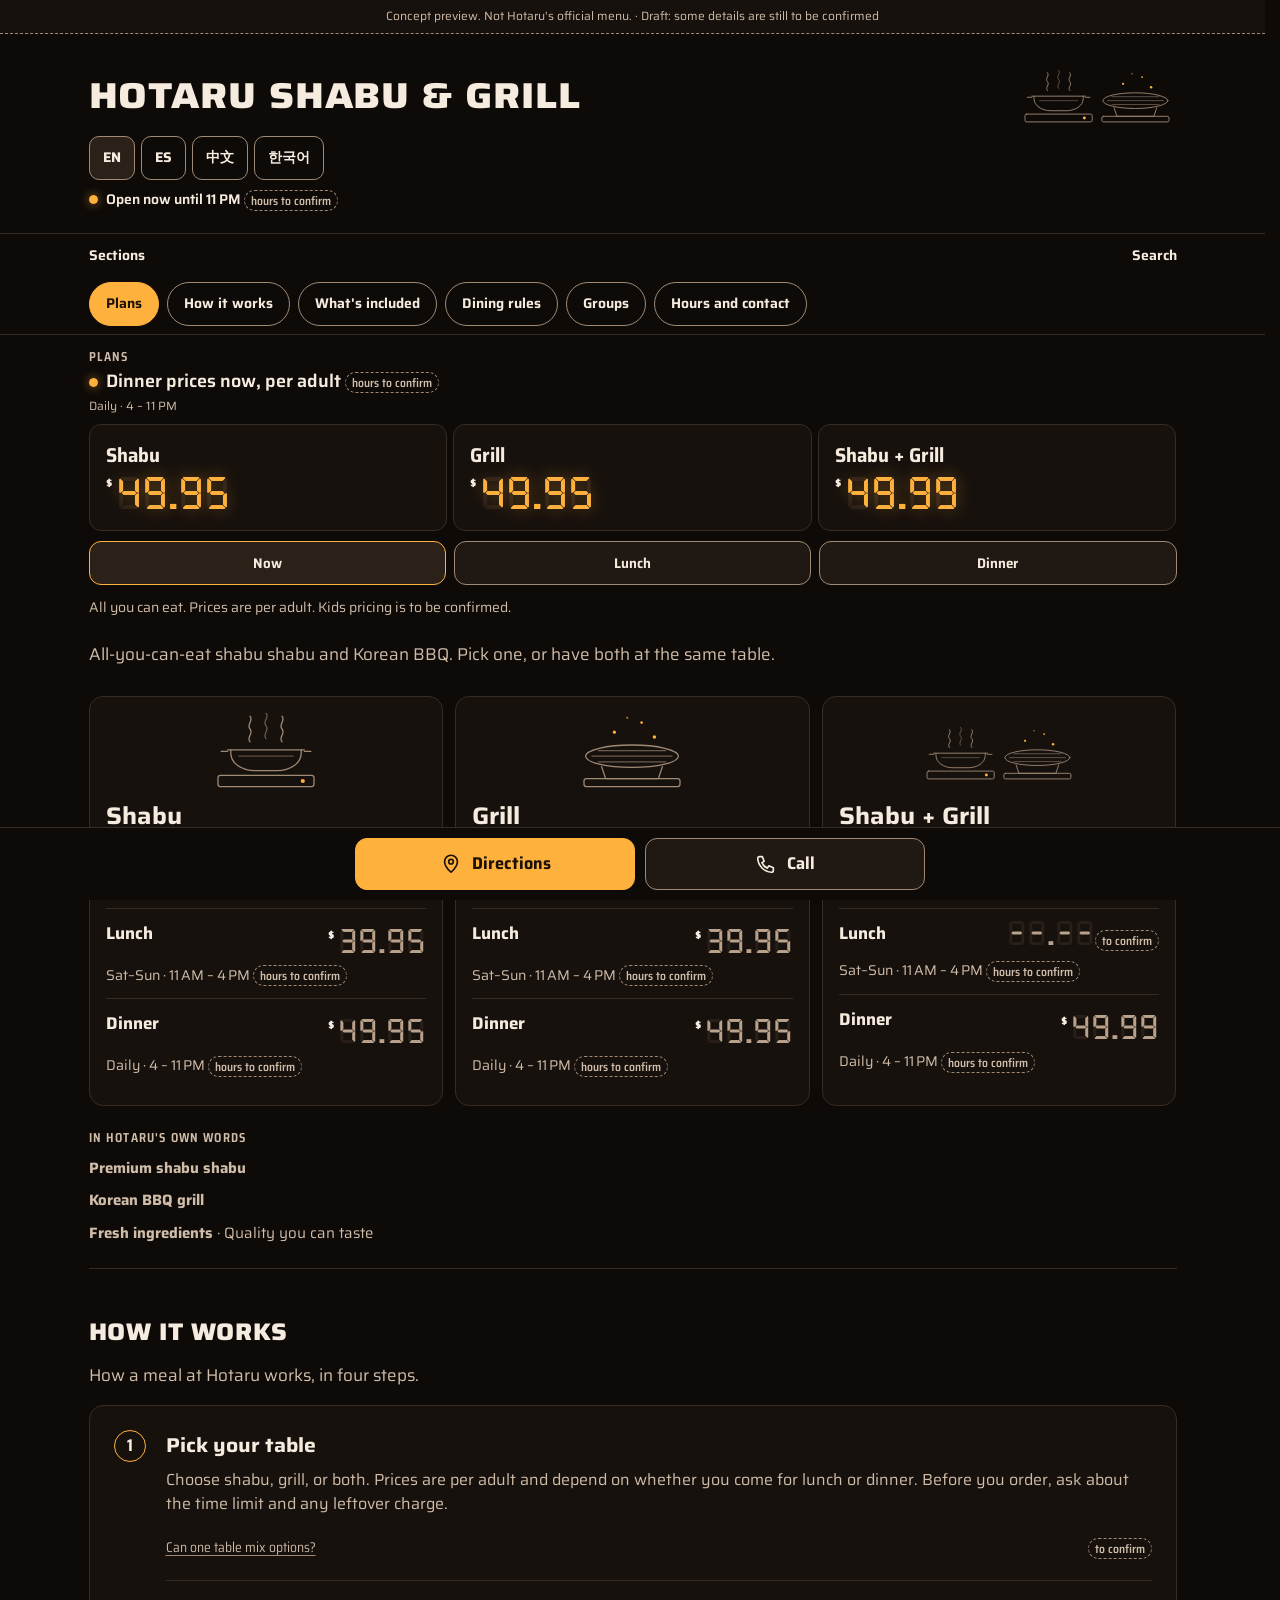
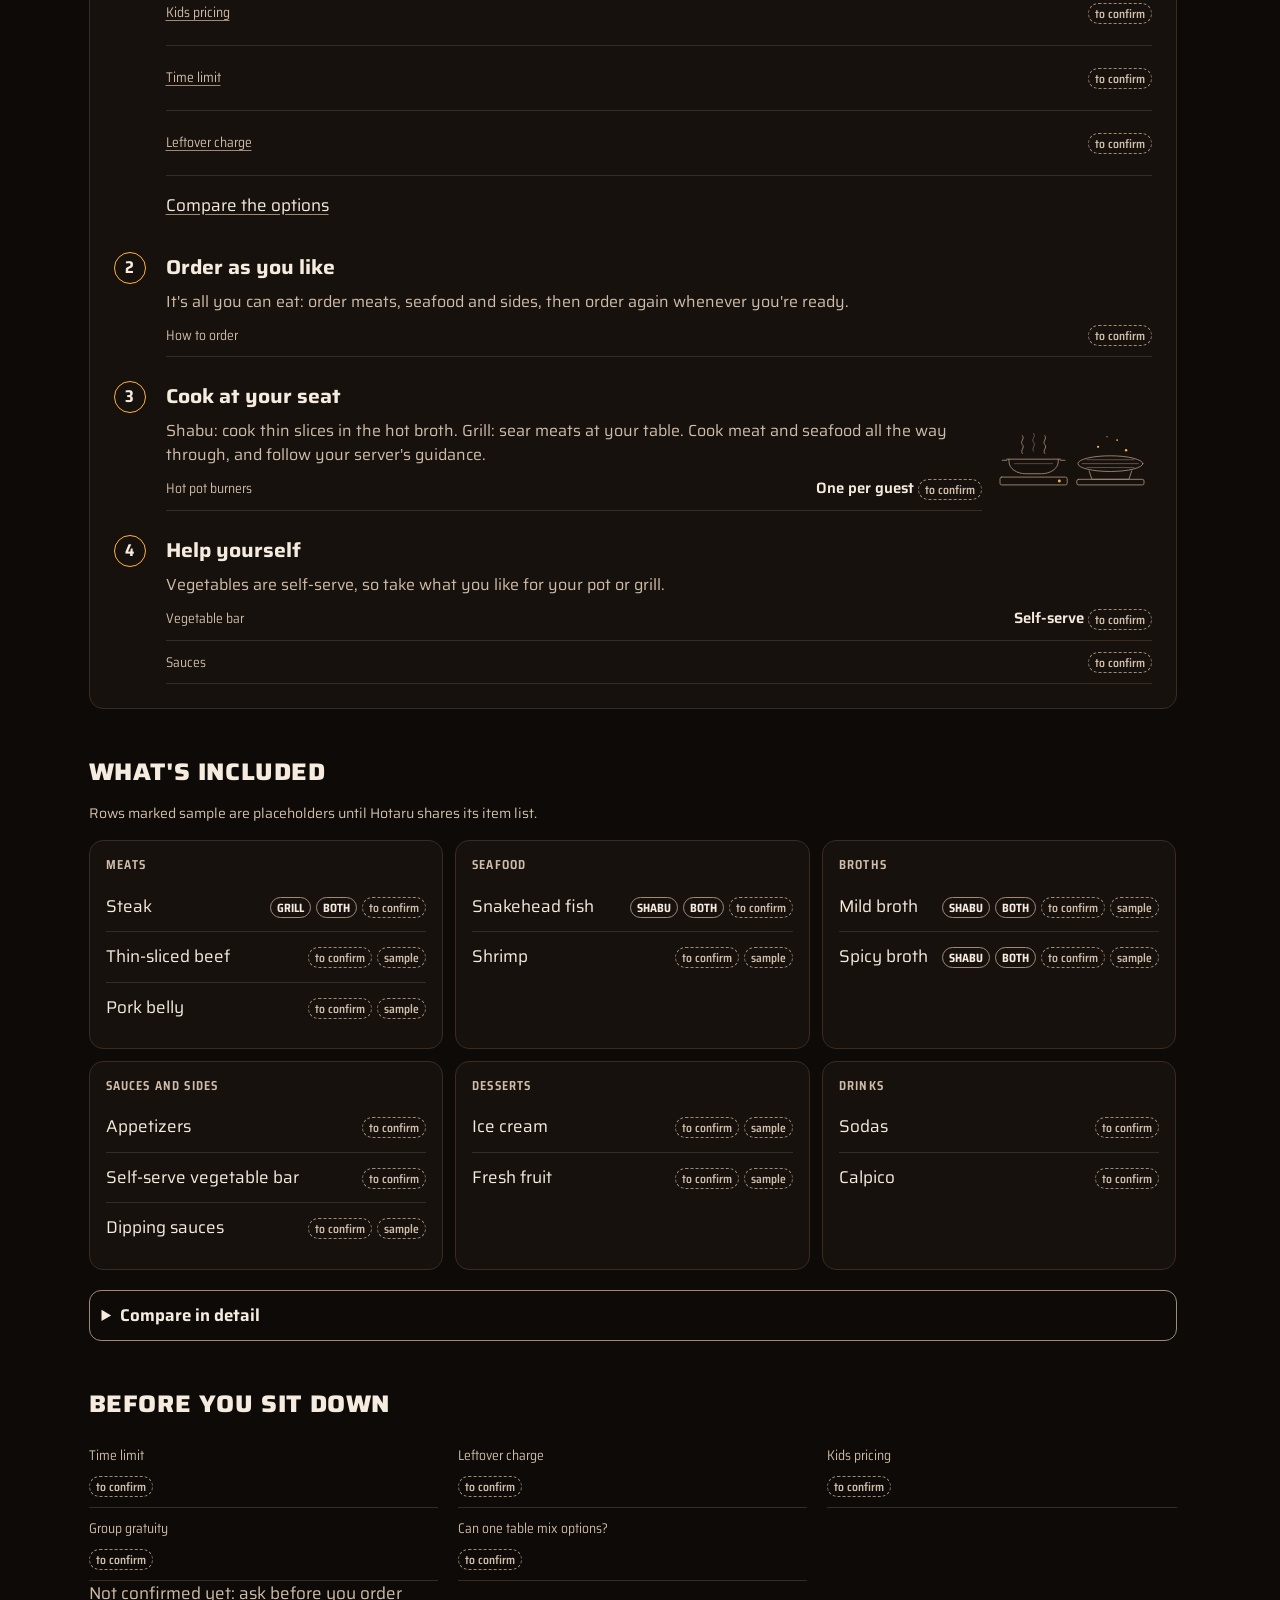
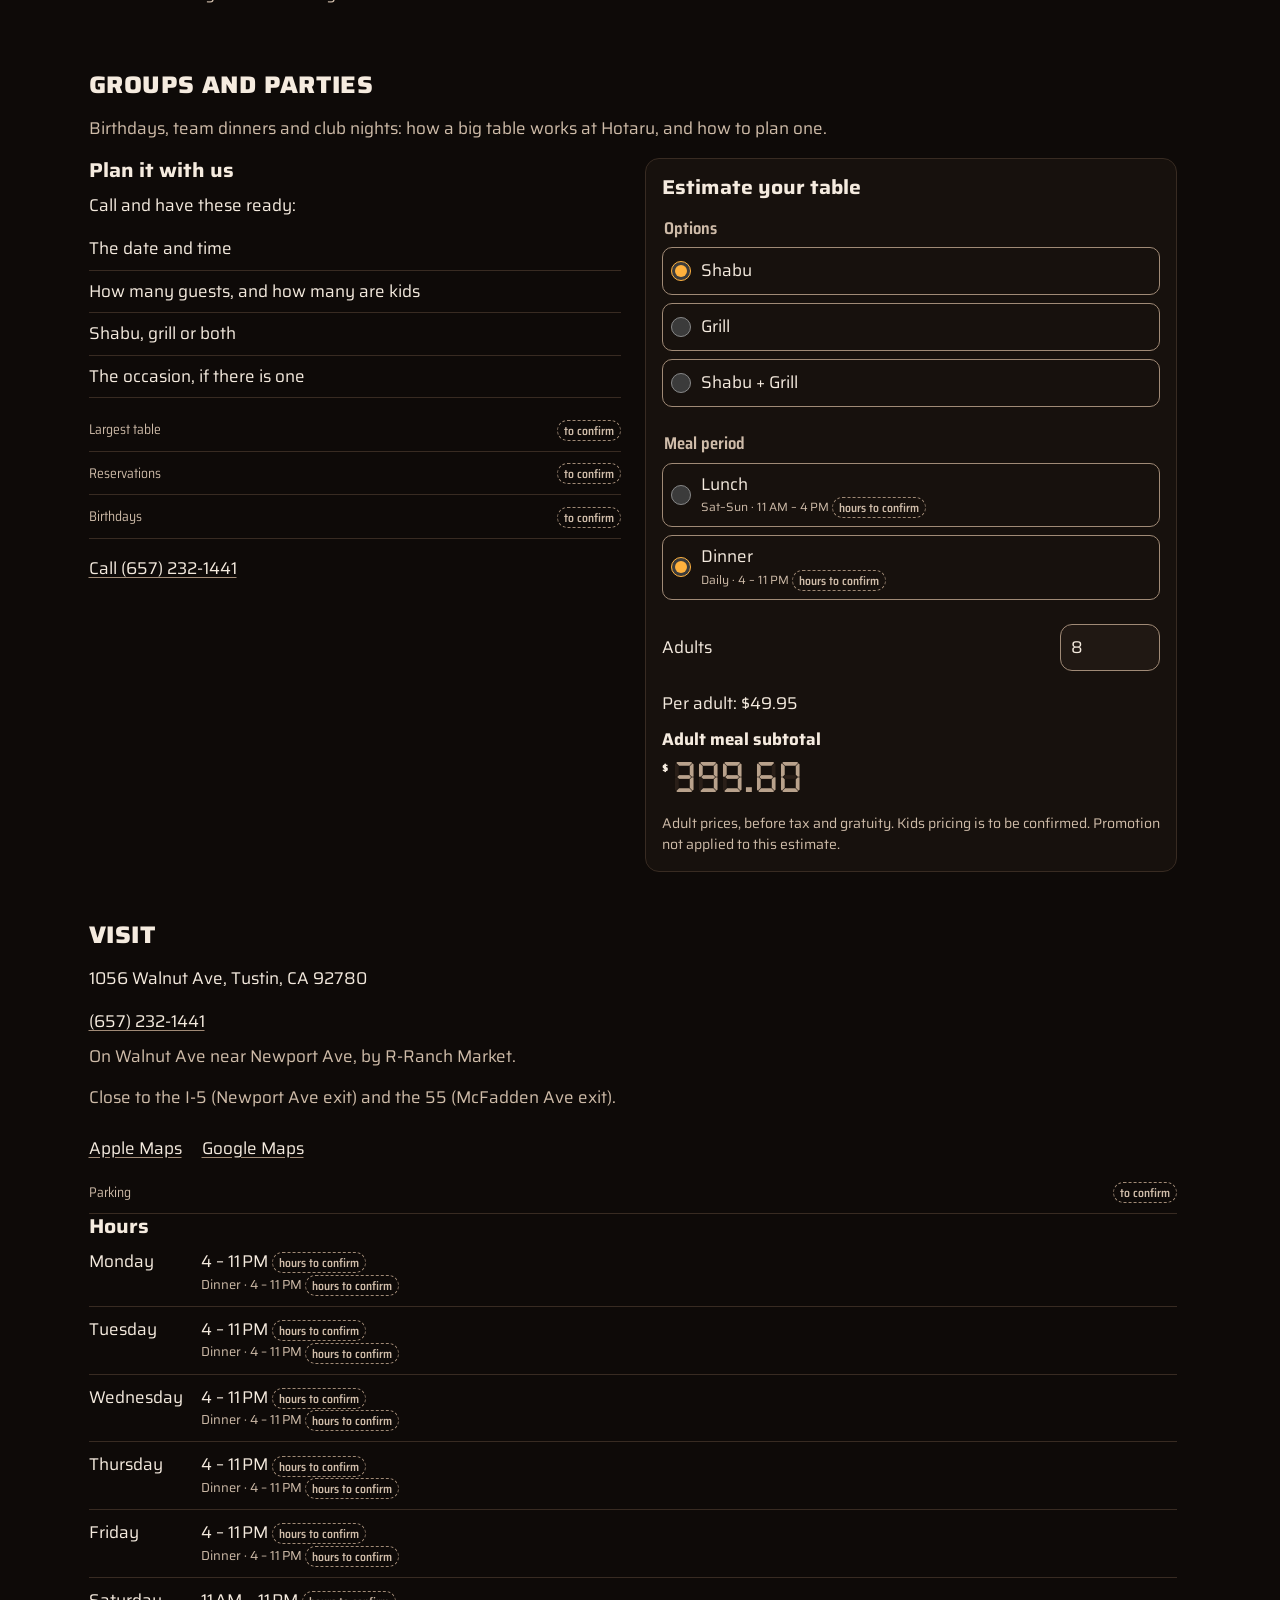
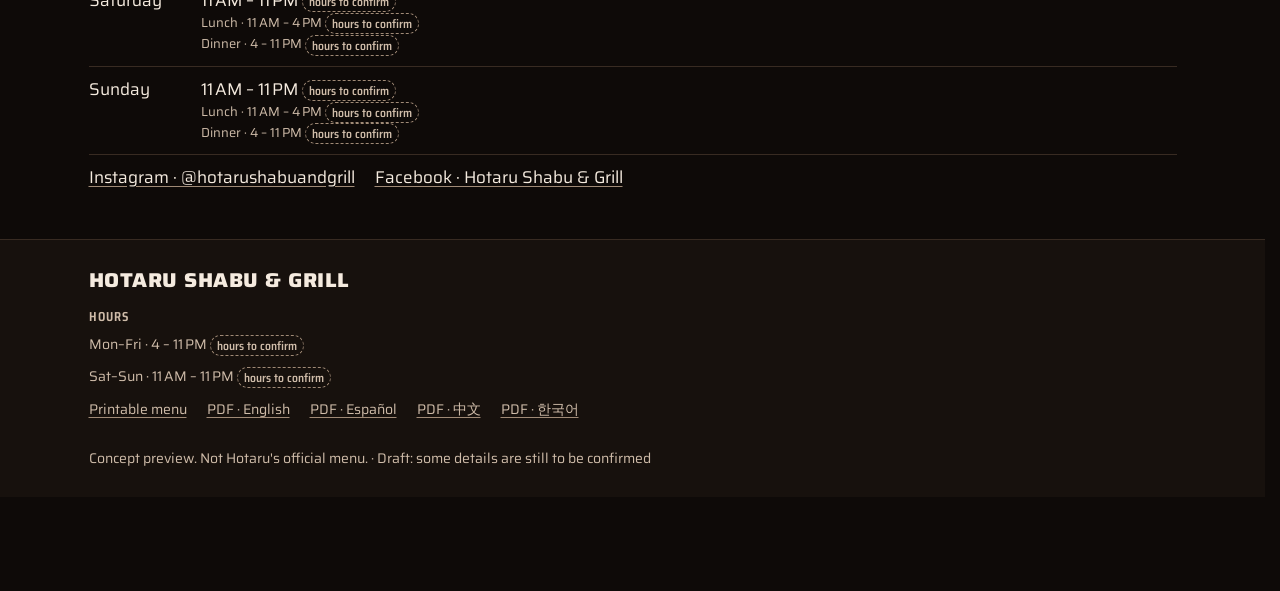
==== commit 0ba8eb3f: "One-page menu on the new engine: plans, how it works, included, rules, groups, visit; en/es/zh/ko (h" ====
--- a/index.html
+++ b/index.html
@@ -1,97 +1,473 @@
 <!doctype html>
-<html lang="en">
-<head>
-<meta charset="utf-8">
-<meta http-equiv="Content-Security-Policy" content="default-src 'none'; script-src 'self'; style-src 'self'; style-src-attr 'unsafe-inline'; img-src 'self' data:; font-src 'self'; connect-src 'none'; object-src 'none'; base-uri 'none'; form-action 'none'">
-<meta name="referrer" content="strict-origin-when-cross-origin">
-<meta name="viewport" content="width=device-width, initial-scale=1, viewport-fit=cover">
-<meta name="color-scheme" content="dark">
-<meta name="theme-color" content="#0e0a08">
-<meta name="robots" content="noindex, nofollow">
-<script src="assets/guard.js"></script>
-<link rel="icon" href="data:image/svg+xml,%3Csvg xmlns='http://www.w3.org/2000/svg' viewBox='0 0 32 32'%3E%3Crect width='32' height='32' rx='7' fill='%230e0a08'/%3E%3Ccircle cx='16' cy='16' r='6' fill='%23ffb13d'/%3E%3C/svg%3E">
-<title>Hotaru Shabu &amp; Grill · Shabu, grill or both in Tustin</title>
-<meta name="description" content="Concept preview: all-you-can-eat shabu shabu and Korean BBQ in Tustin. Pick one, or have both at the same table.">
-<meta property="og:type" content="website">
-<meta property="og:site_name" content="Hotaru Shabu &amp; Grill">
-<meta property="og:title" content="Hotaru Shabu &amp; Grill · Shabu, grill or both in Tustin">
-<meta property="og:description" content="Concept preview: all-you-can-eat shabu shabu and Korean BBQ in Tustin. Pick one, or have both at the same table.">
-<meta property="og:url" content="https://hotaru.fyt.life/">
-<meta property="og:image" content="https://hotaru.fyt.life/assets/share.png">
-<meta property="og:image:width" content="1200">
-<meta property="og:image:height" content="630">
-<meta property="og:image:alt" content="Hotaru Shabu &amp; Grill: shabu, grill or both, all you can eat, in Tustin">
-<meta name="twitter:card" content="summary_large_image">
-<link rel="preload" href="assets/fonts/saira.subset.woff2" as="font" type="font/woff2" crossorigin>
-<link rel="preload" href="assets/fonts/dseg7-bold.subset.woff2" as="font" type="font/woff2" crossorigin>
-<link rel="stylesheet" href="assets/site.css">
-<link rel="stylesheet" href="assets/home.css">
-</head>
-<body data-root="">
-<a class="skip" href="#main"></a>
-<div class="draft" id="draft" hidden><div class="wrap"><span class="ring" aria-hidden="true"></span><span id="draft-text"></span></div></div>
-<div class="site" id="site"></div>
-<main id="main">
-  <!-- Static English copy of data.js; tests/fallback.test.mjs guards against drift. -->
-  <div class="fallback" id="fallback" lang="en">
-    <div class="fallback-notice">
-      <div class="wrap">
-        <p>Concept preview. Not Hotaru&#39;s official menu.</p>
-        <p>Draft: some details are still to be confirmed</p>
-      </div>
-    </div>
-    <div class="wrap fallback-content">
-      <h1>Hotaru Shabu &#38; Grill</h1>
-      <p data-fact="address">1056 Walnut Ave, Tustin, CA 92780</p>
-      <p><a data-fact="phone" href="tel:+16572321441">(657) 232-1441</a></p>
-      <nav class="fallback-links" aria-label="Pages">
-        <a href="./">Home</a>
-        <a href="./menu/">Menu</a>
-        <a href="./first-time/">First time here?</a>
-        <a href="./groups/">Groups</a>
-        <a href="./visit/">Visit</a>
-        <a href="./print/">Printable menu</a>
-      </nav>
-      <table class="fallback-prices">
-        <caption>Prices per adult</caption>
-        <thead><tr><th scope="col">Options</th><th scope="col" aria-describedby="fallback-lunch-hours">Lunch</th><th scope="col" aria-describedby="fallback-dinner-hours">Dinner</th></tr></thead>
-        <tbody>
-          <tr><th scope="row">Shabu</th><td data-price="shabu.lunch">$39.95</td><td data-price="shabu.dinner">$49.95</td></tr>
-          <tr><th scope="row">Grill</th><td data-price="grill.lunch">$39.95</td><td data-price="grill.dinner">$49.95</td></tr>
-          <tr><th scope="row">Shabu + Grill</th><td data-price="both.lunch"><span class="tbc">to confirm</span></td><td data-price="both.dinner">$49.99</td></tr>
-        </tbody>
-      </table>
-      <p class="fallback-hours" id="fallback-lunch-hours"><strong>Lunch</strong> <span>Sat–Sun · 11 AM – 4 PM</span> <span class="tbc">hours to confirm</span></p>
-      <p class="fallback-hours" id="fallback-dinner-hours"><strong>Dinner</strong> <span>Daily · 4 – 11 PM</span> <span class="tbc">hours to confirm</span></p>
-    </div>
-  </div>
-  <div class="home-top wrap">
-    <header class="top" id="top"></header>
-    <div class="home-offer" id="offer" hidden></div>
-    <section class="section choose home-prices" id="home-prices" aria-labelledby="prices-h">
-      <h2 id="prices-h"></h2>
-      <p class="nowline" id="nowline"></p>
-      <p class="ptime home-period-window" id="price-window" hidden></p>
-      <div class="card home-panel" id="home-panel">
-        <div class="card-body"><ul class="rows" id="prices"></ul></div>
-      </div>
-      <a class="home-menu-link" id="menu-link"></a>
-    </section>
-    <div class="art home-spread" id="spread"></div>
-  </div>
-  <section class="section wrap" aria-labelledby="promise-h">
-    <h2 class="vh" id="promise-h"></h2>
-    <div class="rules home-promise" id="promise"></div>
-  </section>
-  <section class="section wrap" aria-labelledby="more-h">
-    <h2 id="more-h"></h2>
-    <div class="home-more" id="more"></div>
-  </section>
-</main>
-<div class="actions" id="actions"></div>
-<footer class="foot" id="foot"></footer>
-<script src="assets/data.js"></script>
-<script src="assets/core.js"></script>
-<script src="assets/home.js"></script>
-</body>
-</html>
+<html lang="en"><head><meta charset="utf-8"><meta name="viewport" content="width=device-width,initial-scale=1"><meta name="robots" content="noindex"><meta name="referrer" content="strict-origin-when-cross-origin"><meta http-equiv="Content-Security-Policy" content="default-src 'none'; script-src 'self' 'sha256-e7Tr6mw0JrjP1IC+0TzhvADn//NV9JmMxMMouw3L9Ic=' 'sha256-xx3CDY/4mCmgZ61Rb2CbXenUeu61vQiD+9sSe502+Ts=' 'sha256-qIZVuenMaRqloL0vMcNmHE9Vr72qy14VhkKicwomIyU=' 'sha256-iGUEnjPuCdP5EC1pFs+5/CNsj036BA4sdEh6JNNtuks=' 'sha256-G8b0B+rF/kXAv0BAJMCynWrDlCIq3xfWSUrSS99kt50=' 'sha256-hgUgsSwtrgNPOdiRigvebClUlUcsgEBxTiFHv6dSjsA='; style-src 'self' 'sha256-azPRTm/+w2erGbQg/So1/1L6yFFNMypZPPMJXq/P/zI='; img-src 'self' data:; font-src 'self' data:; connect-src 'none'; object-src 'none'; base-uri 'none'; form-action 'none'"><meta name="theme-color" content="#0e0a08"><title>Hotaru Shabu &amp; Grill</title><link rel="canonical" href="https://hotaru.fyt.life/"><link rel="alternate" hreflang="en" href="https://hotaru.fyt.life/?lang=en"><link rel="alternate" hreflang="es" href="https://hotaru.fyt.life/?lang=es"><link rel="alternate" hreflang="zh-Hans" href="https://hotaru.fyt.life/?lang=zh"><link rel="alternate" hreflang="ko" href="https://hotaru.fyt.life/?lang=ko"><script type="application/ld+json">{"@context":"https://schema.org","@type":"Restaurant","url":"https://hotaru.fyt.life/","name":"Hotaru Shabu & Grill","address":"1056 Walnut Ave, Tustin, CA 92780","telephone":"+16572321441","hasMenu":{"@type":"Menu","hasMenuSection":[{"@type":"MenuSection","name":"Plans","hasMenuItem":[{"@type":"MenuItem","name":"Shabu","description":"Premium shabu shabu. Cook meats and seafood in hot broth."},{"@type":"MenuItem","name":"Grill","description":"Korean BBQ grill. Sear meats on the grill at your table."},{"@type":"MenuItem","name":"Shabu + Grill","description":"Hot pot and Korean BBQ at the same table."}]}]}}</script><script id="startup-guard">/* Run before styles and page scripts. Without JavaScript (or if this file fails),
+   the English fallback is visible immediately. Slow successful loads stay hidden. */
+(() => {
+  const root = document.documentElement;
+  const done = () => {
+    clearTimeout(timer);
+    root.classList.remove("hotaru-loading");
+    window.removeEventListener("error", failed, true);
+    window.removeEventListener("unhandledrejection", done);
+  };
+  const failed = event => {
+    // Capture resource failures, but ignore missing images, fonts and stylesheets.
+    // An uncaught script exception targets window instead of its script element.
+    if (event.target === window || event.target?.tagName === "SCRIPT") done();
+  };
+  window.HotaruGuard = { done };
+  window.addEventListener("error", failed, true);
+  window.addEventListener("unhandledrejection", done);
+  const timer = setTimeout(done, 8000);
+  root.classList.add("hotaru-loading");
+})();
+</script><style>@font-face{font-family:Saira;src:url('/assets/fonts/saira.subset.woff2') format('woff2');font-weight:400 800;font-stretch:75% 125%;font-display:swap}
+@font-face{font-family:DSEG7;src:url('/assets/fonts/dseg7-bold.subset.woff2') format('woff2');font-weight:700;font-display:block}
+:root{--ground:#0e0a08;--panel:#17110d;--key:#201813;--key-selected:#2c2119;--seam:#382b22;--text:#f5ebdf;--text-2:#cfbca9;--text-3:#a08a76;--amber:#ffb13d;--amber-ink:#1d1206;--ghost:#2a1f18;--unlit:#b9a28c;--control-edge:var(--text-3);--amber-glow:rgb(255 177 61 / .42);--ui:Saira,system-ui,-apple-system,'Segoe UI',Roboto,sans-serif;color-scheme:dark;scroll-padding-top:118px}
+*{box-sizing:border-box}html{background:var(--ground);-webkit-text-size-adjust:100%;scrollbar-gutter:stable}body{margin:0;background:var(--ground);color:var(--text);font:400 17px/1.5 var(--ui);padding-bottom:94px}button,input{font:inherit}button,a,input{touch-action:manipulation}button{cursor:pointer}a{color:inherit;text-underline-offset:.2em;text-decoration-color:var(--text-3)}button,input,select{color:var(--text);background:var(--key);border:1px solid var(--control-edge);border-radius:12px;min-height:44px}button{padding:8px 12px;font-weight:650}input{padding:10px;max-width:100%}button[aria-pressed=true],a[aria-current=true]{border-color:var(--amber);background:var(--key-selected)}:focus-visible{outline:2px solid var(--amber);outline-offset:3px;border-radius:8px}::selection{background:var(--amber);color:var(--amber-ink)}h1,h2,h3,p{margin:0}h1,h2,h3{font-stretch:112%;line-height:1.25}h1,h2{text-transform:uppercase;font-weight:800;letter-spacing:.025em}h1{font-size:25px;max-width:260px;font-stretch:122%}h2{font-size:24px}h3{font-size:20px}p+ p{margin-top:10px}ul,ol{padding:0;margin:0;list-style:none}dl,dd{margin:0}.wrap{width:100%;max-width:1120px;padding-inline:16px;margin-inline:auto}.vh{position:absolute!important;width:1px;height:1px;overflow:hidden;clip-path:inset(50%);white-space:nowrap}.label{font-stretch:82%;font-size:13px;font-weight:650;letter-spacing:.09em;text-transform:uppercase;color:var(--text-2)}[hidden]{display:none!important}.skip{position:fixed;top:8px;left:8px;transform:translateY(-180%);z-index:10;background:var(--amber);color:var(--amber-ink);min-height:44px;padding:10px}.skip:focus{transform:none}.preview-strip{background:var(--panel);color:var(--text-2);border-bottom:1px dashed var(--text-3);padding:8px 16px;font-size:12px;line-height:1.4}.masthead{padding-block:12px 10px}.brand-row{display:flex;justify-content:space-between;gap:10px;align-items:center}.mast-art{width:100px;flex:none;color:var(--text-3)}svg{display:block;width:100%;height:auto}.languages{display:flex;gap:6px;margin-top:8px}.languages a{display:flex;align-items:center;justify-content:center;min-width:44px;min-height:44px;padding:7px 13px;border:1px solid var(--control-edge);border-radius:10px;text-decoration:none;font-weight:700;font-size:14px}.status{display:flex;gap:8px;align-items:baseline;font-size:14px;line-height:1.4;margin-top:10px;font-weight:600}.led{display:inline-block;flex:none;width:9px;height:9px;background:var(--ghost);border:1px solid var(--text-3);border-radius:50%}.led.on{background:var(--amber);border-color:var(--amber);box-shadow:0 0 10px 1px var(--amber-glow)}.tbc{display:inline-block;vertical-align:middle;font-size:12px;line-height:1.25;font-weight:600;font-stretch:85%;padding:2px 6px;border:1px dashed var(--text-3);border-radius:20px;color:var(--text-2);max-width:100%}.bar{position:sticky;top:0;z-index:3;background:var(--ground);border-block:1px solid var(--seam)}.bar-tools{display:grid;grid-template-columns:minmax(0,1fr) auto minmax(0,1fr);align-items:center;gap:8px}.bar-tools button{border:none;background:none;padding:8px 0;text-align:left;font-size:14px}.bar-tools button:last-child{text-align:right}.wordmark{display:flex;align-items:center;min-height:44px;font-size:16px;font-weight:800;font-stretch:122%;letter-spacing:.08em;text-transform:uppercase;text-decoration:none;visibility:hidden}.is-stuck .wordmark{visibility:visible}.section-chips{display:flex;gap:8px;overflow-x:auto;scrollbar-width:none;padding-block:4px 8px}.section-chips a{display:flex;align-items:center;min-height:44px;flex:none;border:1px solid var(--control-edge);border-radius:24px;text-decoration:none;padding:8px 16px;font-size:14px;font-weight:650}.section-chips a[aria-current]{background:var(--amber);color:var(--amber-ink);border-color:var(--amber)}.section-chips a:focus-visible{outline-offset:-3px}.promo{display:flex;align-items:baseline;gap:10px;background:var(--key-selected);border:1px solid var(--amber);border-radius:14px;padding:10px 12px;margin-top:12px;font-size:14px;font-weight:600;line-height:1.4}.prices-section{padding-top:14px}.prices-section h2{margin-bottom:4px}.nowline{font-size:15px;line-height:1.4;font-weight:600;display:flex;gap:8px;align-items:baseline}.price-window{color:var(--text-2);font-size:12px;line-height:1.4;margin-top:4px}.plan-prices{display:grid;grid-template-columns:repeat(3,minmax(0,1fr));gap:6px;margin-top:9px}.plan-price{background:var(--panel);border:1px solid var(--seam);border-radius:12px;padding:0 8px 10px;min-width:0}.plan-price h3{font-stretch:92%;font-size:15px;line-height:1.2}.plan-price h3 a{min-height:44px;display:flex;align-items:center;text-decoration:none}.plan-price .tbc{font-size:11px}.plan-price>div{display:flex;flex-wrap:wrap;align-items:center;gap:4px;min-height:28px}.kprice,.readout{display:inline-flex;align-items:center;gap:4px;max-width:100%}.seg{display:inline-grid;font:700 23px/1 DSEG7,monospace}.ghost,.lit{grid-area:1/1}.ghost{color:var(--ghost)}.lit{color:var(--unlit)}.cur{font:700 12px/1 var(--ui);align-self:start}.dp{font:800 1em/1 var(--ui)}.is-current .lit{color:var(--amber)}.is-current .lit{text-shadow:0 0 16px var(--amber-glow);animation:power-on .9s cubic-bezier(.16,1,.3,1)}@keyframes power-on{from{color:var(--unlit);text-shadow:none}to{color:var(--amber);text-shadow:0 0 16px var(--amber-glow)}}.unavailable{font-size:12px;line-height:1.3;color:var(--text-2)}.meal-picker{display:grid;grid-template-columns:repeat(3,minmax(0,1fr));gap:8px;margin-top:10px}.meal-picker button{font-size:14px;font-stretch:95%}.ayce-note{font-size:14px;color:var(--text-2);margin-top:12px}.plan-details{display:grid;gap:12px;margin-top:28px}.plan-detail{border:1px solid var(--seam);border-radius:14px;padding:16px;background:var(--panel);scroll-margin-top:118px}.plan-art{color:var(--text-3);width:130px;float:right;margin:0 0 8px 8px}.plan-detail h3{font-size:24px}.plan-detail>p{color:var(--text-2);margin-block:10px 16px}.static-price{border-top:1px solid var(--seam);padding-block:12px;display:grid;grid-template-columns:1fr auto;gap:8px}.static-price small{grid-column:1/-1;color:var(--text-2)}.static-price .seg{font-size:24px}.promise{padding:24px 0;border-bottom:1px solid var(--seam)}.promise h2{margin-bottom:10px}.promise p{color:var(--text-2);font-size:15px}.menu-section{padding-top:38px;scroll-margin-top:112px}.menu-section>h2{margin-bottom:16px}.menu-section>p{color:var(--text-2);margin-bottom:16px}.steps{border:1px solid var(--seam);border-radius:14px;background:var(--panel);padding:18px 14px}.steps>li{display:grid;grid-template-columns:32px minmax(0,1fr);gap:12px}.steps>li+li{padding-top:24px}.step-number{border:1px solid var(--amber);border-radius:50%;width:32px;height:32px;display:flex;align-items:center;justify-content:center;font-stretch:85%;font-weight:700}.steps h3{margin-block:3px 10px}.steps p{color:var(--text-2);font-size:16px}.step-art{float:right;width:110px;margin-left:10px;color:var(--text-3)}.fact{padding:10px 0;border-bottom:1px solid var(--seam);display:flex;flex-wrap:wrap;align-items:baseline;justify-content:space-between;gap:8px}.fact dt{font-size:14px;font-stretch:85%;color:var(--text-2)}.fact dt a{display:inline-flex;min-height:44px;align-items:center}.fact dd{font-weight:600;font-size:15px}.text-link{display:inline-flex;align-items:center;min-height:44px;margin-top:8px}.sample-note{font-size:14px;color:var(--text-2);margin-bottom:16px}.included-grid{display:grid;grid-template-columns:repeat(auto-fit,minmax(min(100%,290px),1fr));gap:12px}.included-group{padding:16px;border:1px solid var(--seam);border-radius:14px;background:var(--panel)}.included-group h3{margin-bottom:8px}.included-group li{display:flex;flex-wrap:wrap;gap:8px;align-items:baseline;justify-content:space-between;padding-block:12px;min-height:46px}.included-group li+li{border-top:1px solid var(--seam)}.marks{display:inline-flex;flex-wrap:wrap;gap:5px;align-items:center}.chip{border:1px solid var(--text-3);border-radius:20px;padding:2px 6px;font-size:12px;line-height:1.25;font-stretch:85%;text-transform:uppercase;font-weight:700}.item-photo{width:76px;height:76px;object-fit:contain}.rules{display:grid;gap:0 20px}.rules .fact{display:block}.rules dt{margin-bottom:8px}details{margin-top:20px;border:1px solid var(--control-edge);border-radius:12px}summary{min-height:44px;padding:12px;cursor:pointer;font-weight:650}table{border-collapse:collapse;width:100%;table-layout:auto;font-size:14px}th,td{padding:8px 6px;text-align:left;border-bottom:1px solid var(--seam);overflow-wrap:anywhere}th{font-weight:600}td{text-align:center}details th:not(:first-child){width:1%}details td{color:var(--amber)}details .marks{display:flex}details th .tbc{font-size:11px}details caption{font-size:14px}.group-columns{display:grid;gap:24px}.group-columns h3{margin-bottom:10px}.checklist li{padding:8px 0;border-bottom:1px solid var(--seam)}.checklist{margin-block:10px}#estimator{background:var(--panel);border:1px solid var(--seam);border-radius:14px;padding:16px}fieldset{border:0;padding:0;margin:16px 0}legend{font-stretch:85%;font-weight:650;color:var(--text-2);margin-bottom:6px}fieldset label{display:flex;align-items:center;gap:10px;min-height:48px;padding:8px;border:1px solid var(--control-edge);border-radius:10px;margin-bottom:8px;cursor:pointer}input[type=radio]{appearance:auto;width:20px;height:20px;min-height:0;margin:0;accent-color:var(--amber);flex:none}label small{display:block;font-size:12px;color:var(--text-2)}.adult-label{display:flex;justify-content:space-between;align-items:center;gap:16px}.adult-label input{width:100px}output{display:grid;gap:10px;padding-top:20px}output .seg{font-size:30px}#estimate-note{font-size:14px;color:var(--text-2);margin-top:16px}.hours>div{display:grid;grid-template-columns:100px 1fr;gap:12px;padding-block:10px;border-bottom:1px solid var(--seam)}.hours small{display:block;color:var(--text-2);font-size:13px}.map-links,.social-links,.print-links{display:flex;flex-wrap:wrap;gap:8px 20px}.map-links a,.social-links a,.print-links a{display:inline-flex;align-items:center;min-height:44px}address{font-style:normal}.footer{background:var(--panel);border-top:1px solid var(--seam);padding-block:28px;margin-top:40px;color:var(--text-2);font-size:14px}.footer h2{font-size:20px;margin-bottom:16px;color:var(--text)}.footer h3{margin-bottom:8px}.preview{margin-top:16px}.translation-note{font-size:13px}.actions{position:fixed;inset:auto 0 0;z-index:4;background:var(--ground);border-top:1px solid var(--seam);padding:10px 16px max(10px,env(safe-area-inset-bottom));display:grid;grid-template-columns:repeat(2,minmax(0,1fr));gap:10px}.actions a{display:flex;align-items:center;justify-content:center;gap:10px;min-height:52px;text-decoration:none;border:1px solid var(--control-edge);border-radius:12px;background:var(--key);font-weight:700;font-stretch:95%}.actions svg{width:22px;height:22px}.actions .primary{color:var(--amber-ink);background:var(--amber);border-color:var(--amber)}.actions:has(>a:nth-child(3)){grid-template-columns:repeat(3,minmax(0,1fr))}.sheet{background:var(--panel);color:var(--text);border:1px solid var(--control-edge);border-radius:20px 20px 0 0;padding:20px 16px max(24px,env(safe-area-inset-bottom));position:fixed;inset:auto 0 0;margin:0 auto;width:min(100%,660px);max-width:100%;height:fit-content;max-height:85dvh;overflow-y:auto}.sheet::backdrop{background:rgb(14 10 8 / .84)}.sheet-head{display:flex;justify-content:space-between;gap:12px;align-items:center;margin-bottom:16px}.sheet-head h2{font-size:22px}.sheet-links{display:grid}.sheet-links a{padding:10px 8px;min-height:44px;border-bottom:1px solid var(--control-edge)}.sheet input[type=search],#share-url{width:100%;margin-block:8px 16px}.sheet-open{overflow:hidden}.sheet label{display:block;font-size:14px}.sheet button{min-width:44px}.recovery{padding-block:30px}.recovery h1{max-width:none}#runtime{display:none}.hotaru-ready #runtime{display:block}.hotaru-loading #fallback{display:none}.fallback{padding:20px 16px;max-width:1120px;margin:auto}.fallback h1{max-width:none}.fallback h2{margin:24px 0 12px}.fallback h3{margin:12px 0}.fallback nav a,.fallback a{display:inline-flex;min-height:44px;align-items:center;margin-right:16px}.fallback li{padding:8px 0}.fallback table{margin:16px 0}.fallback .preview{margin-block:10px}.fallback .fact{display:block}.fallback .fact dt{margin-bottom:6px}:lang(zh){--ui:Saira,'PingFang SC','Hiragino Sans GB','Microsoft YaHei','Noto Sans CJK SC',system-ui,sans-serif}:lang(ko){--ui:Saira,'Apple SD Gothic Neo','Malgun Gothic','Noto Sans CJK KR',system-ui,sans-serif;word-break:keep-all;overflow-wrap:anywhere}:is(h1,h2,h3,.label,.tbc,.chip):is(:lang(zh),:lang(ko)){letter-spacing:0}:lang(zh) .plan-price h3,:lang(ko) .plan-price h3{font-size:14px;line-height:1.4}:lang(zh) .plan-price h3 a,:lang(ko) .plan-price h3 a{min-height:48px}@media(min-width:720px){.plan-details{grid-template-columns:repeat(3,minmax(0,1fr))}.plan-art{float:none;width:160px;margin-inline:auto}.plan-price h3{font-size:20px}.kprice .seg{font-size:32px}.group-columns{grid-template-columns:1fr 1fr}.rules{grid-template-columns:repeat(3,minmax(0,1fr))}.masthead{padding-block:22px}.brand-row h1{max-width:none;font-size:36px}.mast-art{width:160px}.languages{margin-top:0}.plan-price{padding:8px 16px 16px}.nowline{font-size:18px}.preview-strip{text-align:center}.actions{justify-content:center;grid-template-columns:repeat(2,minmax(0,280px))}.sheet{border-radius:20px;inset:0;margin:auto}.steps{padding:24px}.steps>li{grid-template-columns:40px 1fr}.step-art{width:160px}.menu-section{padding-top:48px}}
+@media(max-width:359px){.wrap{padding-inline:12px}.plan-price{padding-inline:6px}.plan-price h3{font-size:13px}.kprice .seg{font-size:19px}.plan-price .cur{font-size:10px}.mast-art{width:72px}.languages a{padding-inline:11px}}
+@media(prefers-reduced-motion:reduce){*,*::before,*::after{animation:none!important;transition:none!important;scroll-behavior:auto!important}}
+
+.home-intro{margin-top:24px;color:var(--text-2)}
+
+/* The smallest short phone keeps every control and disclosure, with one scrollable nav row. */
+.price-overview{display:contents}
+@media(max-width:359px) and (max-height:620px){
+ .preview-strip{padding:4px 12px}
+ .masthead{padding-block:4px}
+ .brand-row{gap:6px}.brand-row h1{font-size:20px;line-height:1.2}
+ .mast-art{width:60px}
+ .languages{margin-top:4px;gap:4px}.languages a{padding-block:4px}
+ .status{font-size:13px;line-height:1.35;margin-top:4px;gap:6px}
+ .bar{display:flex}
+ .bar-tools{display:flex;flex:none;width:auto;gap:12px;padding-right:12px}
+ .bar-tools button{min-width:44px}.bar-tools .wordmark{visibility:visible}
+ .section-chips{flex:1;min-width:0;width:auto;padding-block:0;padding-left:0}
+ .section-chips a{padding-block:4px}
+ .price-overview{display:flex;flex-direction:column}.price-overview .promo{order:2}
+ .prices-section{padding-top:6px}.plan-prices{margin-top:6px}
+ .plan-price h3 a,:lang(zh) .plan-price h3 a,:lang(ko) .plan-price h3 a{min-height:44px}.plan-price{padding-bottom:6px}
+}
+</style><meta name="description" content="Concept preview: all-you-can-eat shabu shabu and Korean BBQ in Tustin. Pick one, or have both at the same table."><meta property="og:type" content="website"><meta property="og:site_name" content="Hotaru Shabu &amp; Grill"><meta property="og:title" content="Hotaru Shabu &amp; Grill · Shabu, grill or both in Tustin"><meta property="og:description" content="Concept preview: all-you-can-eat shabu shabu and Korean BBQ in Tustin. Pick one, or have both at the same table."><meta property="og:url" content="https://hotaru.fyt.life/"><meta property="og:image" content="https://hotaru.fyt.life/assets/share.png"><meta property="og:image:width" content="1200"><meta property="og:image:height" content="630"><meta property="og:image:alt" content="Hotaru Shabu &amp; Grill: shabu, grill or both, all you can eat, in Tustin"><meta name="twitter:card" content="summary_large_image"><link rel="icon" href="data:image/svg+xml,%3Csvg xmlns='http://www.w3.org/2000/svg' viewBox='0 0 32 32'%3E%3Crect width='32' height='32' rx='7' fill='%230e0a08'/%3E%3Ccircle cx='16' cy='16' r='6' fill='%23ffb13d'/%3E%3C/svg%3E"></head><body data-page="menu"><a class="skip" id="skip" href="#fallback-main">Skip to content</a><div id="fallback" class="fallback" lang="en"><main id="fallback-main"><h1>Hotaru Shabu &amp; Grill</h1><p class="preview">Concept preview. Not Hotaru&#x27;s official menu.</p><p>Draft: some details are still to be confirmed</p><nav aria-label="Sections"><a href="/?lang=en#prices">Plans</a><a href="/?lang=en#how">How it works</a><a href="/?lang=en#included">What&#x27;s included</a><a href="/?lang=en#rules">Dining rules</a><a href="/?lang=en#groups">Groups and parties</a><a href="/?lang=en#visit">Visit</a><a href="/print/?lang=en">Printable menu</a></nav><p>All-you-can-eat shabu shabu and Korean BBQ. Pick one, or have both at the same table.</p><aside class="dated-offer" data-promo-ends="2026-09-30">Grand opening: 20% off your total bill through September 30 Offer ends on 2026-09-30. </aside><section id="prices"><h2>Plans</h2><table><caption>Prices per adult</caption><thead><tr><th>Options</th><th>Lunch</th><th>Dinner</th></tr></thead><tbody><tr><th scope="row">Shabu</th><td data-price="shabu.lunch">$39.95</td><td data-price="shabu.dinner">$49.95</td></tr><tr><th scope="row">Grill</th><td data-price="grill.lunch">$39.95</td><td data-price="grill.dinner">$49.95</td></tr><tr><th scope="row">Shabu + Grill</th><td data-price="both.lunch"><span class="tbc">to confirm</span></td><td data-price="both.dinner">$49.99</td></tr></tbody></table><p data-period="lunch">Lunch · Sat–Sun · 11 AM – 4 PM <span class="tbc">hours to confirm</span></p><p data-period="dinner">Dinner · Daily · 4 PM – 11 PM <span class="tbc">hours to confirm</span></p><h3>Shabu</h3><p>Premium shabu shabu. Cook meats and seafood in hot broth.</p><h3>Grill</h3><p>Korean BBQ grill. Sear meats on the grill at your table.</p><h3>Shabu + Grill</h3><p>Hot pot and Korean BBQ at the same table.</p><p>All you can eat. Prices are per adult. Kids pricing is to be confirmed.</p></section><section id="how"><h2>How it works</h2><ol><li><h3>Pick your table</h3><p>Choose shabu, grill, or both. Prices are per adult and depend on whether you come for lunch or dinner. Before you order, ask about the time limit and any leftover charge.</p><dl><div class="fact"><dt>Can one table mix options?</dt><dd> <span class="tbc">to confirm</span></dd></div><div class="fact"><dt>Kids pricing</dt><dd> <span class="tbc">to confirm</span></dd></div><div class="fact"><dt>Time limit</dt><dd> <span class="tbc">to confirm</span></dd></div><div class="fact"><dt>Leftover charge</dt><dd> <span class="tbc">to confirm</span></dd></div></dl></li><li><h3>Order as you like</h3><p>It&#x27;s all you can eat: order meats, seafood and sides, then order again whenever you&#x27;re ready.</p><dl><div class="fact"><dt>How to order</dt><dd> <span class="tbc">to confirm</span></dd></div></dl></li><li><h3>Cook at your seat</h3><p>Shabu: cook thin slices in the hot broth. Grill: sear meats at your table. Cook meat and seafood all the way through, and follow your server&#x27;s guidance.</p><dl><div class="fact"><dt>Hot pot burners</dt><dd>One per guest <span class="tbc">to confirm</span></dd></div></dl></li><li><h3>Help yourself</h3><p>Vegetables are self-serve, so take what you like for your pot or grill.</p><dl><div class="fact"><dt>Vegetable bar</dt><dd>Self-serve <span class="tbc">to confirm</span></dd></div><div class="fact"><dt>Sauces</dt><dd> <span class="tbc">to confirm</span></dd></div></dl></li></ol></section><section id="included"><h2>What&#x27;s included</h2><p>Rows marked sample are placeholders until Hotaru shares its item list.</p><h3>Meats</h3><ul><li data-item="h-item-1-1">Steak <span class="marks"><span class="chip">Grill</span><span class="chip">Both</span><span class="tbc">to confirm</span></span></li><li data-item="h-item-1-2">Thin-sliced beef <span class="marks"><span class="tbc">to confirm</span><span class="tbc sample-pill">sample</span></span></li><li data-item="h-item-1-3">Pork belly <span class="marks"><span class="tbc">to confirm</span><span class="tbc sample-pill">sample</span></span></li></ul><h3>Seafood</h3><ul><li data-item="h-item-2-1">Snakehead fish <span class="marks"><span class="chip">Shabu</span><span class="chip">Both</span><span class="tbc">to confirm</span></span></li><li data-item="h-item-2-2">Shrimp <span class="marks"><span class="tbc">to confirm</span><span class="tbc sample-pill">sample</span></span></li></ul><h3>Broths</h3><ul><li data-item="h-item-3-1">Mild broth <span class="marks"><span class="chip">Shabu</span><span class="chip">Both</span><span class="tbc">to confirm</span><span class="tbc sample-pill">sample</span></span></li><li data-item="h-item-3-2">Spicy broth <span class="marks"><span class="chip">Shabu</span><span class="chip">Both</span><span class="tbc">to confirm</span><span class="tbc sample-pill">sample</span></span></li></ul><h3>Sauces and sides</h3><ul><li data-item="h-item-4-1">Appetizers <span class="marks"><span class="tbc">to confirm</span></span></li><li data-item="h-item-4-2">Self-serve vegetable bar <span class="marks"><span class="tbc">to confirm</span></span></li><li data-item="h-item-4-3">Dipping sauces <span class="marks"><span class="tbc">to confirm</span><span class="tbc sample-pill">sample</span></span></li></ul><h3>Desserts</h3><ul><li data-item="h-item-5-1">Ice cream <span class="marks"><span class="tbc">to confirm</span><span class="tbc sample-pill">sample</span></span></li><li data-item="h-item-5-2">Fresh fruit <span class="marks"><span class="tbc">to confirm</span><span class="tbc sample-pill">sample</span></span></li></ul><h3>Drinks</h3><ul><li data-item="h-item-6-1">Sodas <span class="marks"><span class="tbc">to confirm</span></span></li><li data-item="h-item-6-2">Calpico <span class="marks"><span class="tbc">to confirm</span></span></li></ul></section><section id="rules"><h2>Before you sit down</h2><dl><div class="fact"><dt>Time limit</dt><dd> <span class="tbc">to confirm</span></dd></div><div class="fact"><dt>Leftover charge</dt><dd> <span class="tbc">to confirm</span></dd></div><div class="fact"><dt>Kids pricing</dt><dd> <span class="tbc">to confirm</span></dd></div><div class="fact"><dt>Group gratuity</dt><dd> <span class="tbc">to confirm</span></dd></div><div class="fact"><dt>Can one table mix options?</dt><dd> <span class="tbc">to confirm</span></dd></div></dl><p>Not confirmed yet: ask before you order</p></section><section id="groups"><h2>Groups and parties</h2><p>Birthdays, team dinners and club nights: how a big table works at Hotaru, and how to plan one.</p><h3>Plan it with us</h3><p>Call and have these ready:</p><ul><li>The date and time</li><li>How many guests, and how many are kids</li><li>Shabu, grill or both</li><li>The occasion, if there is one</li></ul><dl><div class="fact"><dt>Largest table</dt><dd> <span class="tbc">to confirm</span></dd></div><div class="fact"><dt>Reservations</dt><dd> <span class="tbc">to confirm</span></dd></div><div class="fact"><dt>Birthdays</dt><dd> <span class="tbc">to confirm</span></dd></div></dl><p>Adult prices, before tax and gratuity. Kids pricing is to be confirmed. Promotion not applied to this estimate.</p></section><section id="visit"><h2>Visit</h2><address data-fact="address">1056 Walnut Ave, Tustin, CA 92780</address><a data-fact="phone" href="tel:+16572321441">(657) 232-1441</a><p>On Walnut Ave near Newport Ave, by R‑Ranch Market.</p><p>Close to the I-5 (Newport Ave exit) and the 55 (McFadden Ave exit).</p><dl><div class="fact"><dt>Parking</dt><dd> <span class="tbc">to confirm</span></dd></div></dl><a href="https://maps.apple.com/?q=Hotaru+Shabu+%26+Grill&amp;address=1056+Walnut+Ave,+Tustin,+CA+92780">Apple Maps</a><a href="https://www.google.com/maps/search/?api=1&amp;query=Hotaru+Shabu+%26+Grill%2C+1056+Walnut+Ave%2C+Tustin%2C+CA+92780">Google Maps</a><h3>Hours</h3><p>Mon–Fri · 4 PM – 11 PM <span class="tbc">hours to confirm</span></p><p>Sat–Sun · 11 AM – 11 PM <span class="tbc">hours to confirm</span></p><a href="https://www.instagram.com/hotarushabuandgrill/">Instagram · @hotarushabuandgrill</a><a href="https://www.facebook.com/p/Hotaru-Shabu-Grill-Tustin-California-61580694346814/">Facebook · Hotaru Shabu &amp; Grill</a></section><footer><p>Concept preview. Not Hotaru&#x27;s official menu.</p><p>Draft: some details are still to be confirmed</p><a href="/print/?lang=en">Printable menu</a></footer></main></div><div id="runtime"></div><script id="catalog">const DATA = {"structure":{"languages":[{"code":"en","name":"English","short":"EN","tag":"en","intl":"en-US"},{"code":"es","name":"Español","short":"ES","tag":"es","intl":"es-US","reviewed":false},{"code":"zh","name":"中文","short":"中文","tag":"zh-Hans","intl":"zh-Hans-US","reviewed":false},{"code":"ko","name":"한국어","short":"한국어","tag":"ko","intl":"ko-US","reviewed":false}],"timeZone":"America/Los_Angeles","currency":"USD","preview":{"$text":"preview"},"restaurant":{"name":{"$text":"restaurant.name","confirmed":true},"address":{"line1":"1056 Walnut Ave","line2":"Tustin, CA 92780","confirmed":true},"phone":{"tel":"+16572321441","display":"(657) 232-1441","confirmed":true},"waitlist":{"url":null},"social":[{"id":"instagram","name":"Instagram","handle":"@hotarushabuandgrill","url":"https://www.instagram.com/hotarushabuandgrill/"},{"id":"facebook","name":"Facebook","handle":"Hotaru Shabu & Grill","url":"https://www.facebook.com/p/Hotaru-Shabu-Grill-Tustin-California-61580694346814/"}]},"promo":{"text":{"$text":"promo.text"},"ends":"2026-09-30","confirmed":true},"nav":[{"id":"home","slug":"","label":{"$text":"nav.0.label"},"short":{"$text":"nav.0.short"}},{"id":"menu","slug":"menu","label":{"$text":"nav.1.label"},"short":{"$text":"nav.1.short"}},{"id":"first-time","slug":"first-time","label":{"$text":"nav.2.label"},"short":{"$text":"nav.2.short"}},{"id":"groups","slug":"groups","label":{"$text":"nav.3.label"},"short":{"$text":"nav.3.short"}},{"id":"visit","slug":"visit","label":{"$text":"nav.4.label"},"short":{"$text":"nav.4.short"}}],"hours":[{"days":[1,2,3,4,5],"open":"16:00","close":"23:00","confirmed":false},{"days":[6,0],"open":"11:00","close":"23:00","confirmed":false}],"periods":[{"id":"lunch","name":{"$text":"periods.0.name"},"days":[6,0],"start":"11:00","end":"16:00","confirmed":false},{"id":"dinner","name":{"$text":"periods.1.name"},"days":[0,1,2,3,4,5,6],"start":"16:00","end":"23:00","confirmed":false}],"options":[{"id":"shabu","name":{"$text":"options.0.name"},"short":{"$text":"options.0.short"},"about":{"$text":"options.0.about"},"confirmed":true,"photo":null,"art":"pot","prices":{"lunch":{"amount":39.95,"confirmed":true},"dinner":{"amount":49.95,"confirmed":true}}},{"id":"grill","name":{"$text":"options.1.name"},"short":{"$text":"options.1.short"},"about":{"$text":"options.1.about"},"confirmed":true,"photo":null,"art":"grill","prices":{"lunch":{"amount":39.95,"confirmed":true},"dinner":{"amount":49.95,"confirmed":true}}},{"id":"both","name":{"$text":"options.2.name"},"short":{"$text":"options.2.short"},"about":{"$text":"options.2.about"},"combines":["shabu","grill"],"confirmed":true,"photo":null,"art":"both","prices":{"lunch":{"amount":null,"confirmed":false},"dinner":{"amount":49.99,"confirmed":true}}}],"groups":[{"id":"h-included-1","name":{"$text":"groups.0.name"},"items":[{"name":{"$text":"groups.0.items.0.name"},"confirmed":false,"id":"h-item-1-1","includedIn":["grill","both"]},{"name":{"$text":"groups.0.items.1.name"},"confirmed":false,"sample":true,"id":"h-item-1-2","includedIn":["shabu","grill","both"]},{"name":{"$text":"groups.0.items.2.name"},"confirmed":false,"sample":true,"id":"h-item-1-3","includedIn":["shabu","grill","both"]}]},{"id":"h-included-2","name":{"$text":"groups.1.name"},"items":[{"name":{"$text":"groups.1.items.0.name"},"confirmed":false,"id":"h-item-2-1","includedIn":["shabu","both"]},{"name":{"$text":"groups.1.items.1.name"},"confirmed":false,"sample":true,"id":"h-item-2-2","includedIn":["shabu","grill","both"]}]},{"id":"h-included-3","name":{"$text":"groups.2.name"},"items":[{"name":{"$text":"groups.2.items.0.name"},"confirmed":false,"sample":true,"id":"h-item-3-1","includedIn":["shabu","both"]},{"name":{"$text":"groups.2.items.1.name"},"confirmed":false,"sample":true,"id":"h-item-3-2","includedIn":["shabu","both"]}]},{"id":"h-included-4","name":{"$text":"groups.3.name"},"items":[{"name":{"$text":"groups.3.items.0.name"},"confirmed":false,"id":"h-item-4-1","includedIn":["shabu","grill","both"]},{"name":{"$text":"groups.3.items.1.name"},"confirmed":false,"id":"h-item-4-2","includedIn":["shabu","grill","both"]},{"name":{"$text":"groups.3.items.2.name"},"confirmed":false,"sample":true,"id":"h-item-4-3","includedIn":["shabu","grill","both"]}]},{"id":"h-included-5","name":{"$text":"groups.4.name"},"items":[{"name":{"$text":"groups.4.items.0.name"},"confirmed":false,"sample":true,"id":"h-item-5-1","includedIn":["shabu","grill","both"]},{"name":{"$text":"groups.4.items.1.name"},"confirmed":false,"sample":true,"id":"h-item-5-2","includedIn":["shabu","grill","both"]}]},{"id":"h-included-6","name":{"$text":"groups.5.name"},"items":[{"name":{"$text":"groups.5.items.0.name"},"confirmed":false,"id":"h-item-6-1","includedIn":["shabu","grill","both"]},{"name":{"$text":"groups.5.items.1.name"},"confirmed":false,"id":"h-item-6-2","includedIn":["shabu","grill","both"]}]}],"rules":[{"id":"time","name":{"$text":"rules.0.name"},"value":null,"confirmed":false},{"id":"leftovers","name":{"$text":"rules.1.name"},"value":null,"confirmed":false},{"id":"kids","name":{"$text":"rules.2.name"},"value":null,"confirmed":false},{"id":"gratuity","name":{"$text":"rules.3.name"},"value":null,"confirmed":false},{"id":"mix","name":{"$text":"rules.4.name"},"value":null,"confirmed":false}],"pages":{"notFound":{"title":{"$text":"pages.notFound.title"},"message":{"$text":"pages.notFound.message"},"linkLabel":{"$text":"pages.notFound.linkLabel"}},"home":{"title":{"$text":"pages.home.title"},"tagline":{"$text":"pages.home.tagline"},"spread":{"art":"both","photo":null,"alt":{"$text":"pages.home.spread.alt"}},"prices":{"$text":"pages.home.prices"},"promiseHeading":{"$text":"pages.home.promiseHeading"},"hoursLine":{"$text":"pages.home.hoursLine"},"periodWindow":{"$text":"pages.home.periodWindow"},"promise":[{"art":"pot","name":{"$text":"pages.home.promise.0.name"}},{"art":"grill","name":{"$text":"pages.home.promise.1.name"}},{"art":"leaf","name":{"$text":"pages.home.promise.2.name"},"note":{"$text":"pages.home.promise.2.note"}}],"more":[{"page":"first-time","text":{"$text":"pages.home.more.0.text"}},{"page":"groups","text":{"$text":"pages.home.more.1.text"}},{"page":"visit","text":{"$text":"pages.home.more.2.text"}}]},"firstTime":{"title":{"$text":"pages.firstTime.title"},"intro":{"$text":"pages.firstTime.intro"},"stepNumber":{"$text":"pages.firstTime.stepNumber"},"periodHours":{"$text":"pages.firstTime.periodHours"},"steps":[{"id":"pick","name":{"$text":"pages.firstTime.steps.0.name"},"text":{"$text":"pages.firstTime.steps.0.text"},"rules":["mix","kids","time","leftovers"],"link":{"page":"menu","anchor":"compare","text":{"$text":"pages.firstTime.steps.0.link.text"}}},{"id":"order","name":{"$text":"pages.firstTime.steps.1.name"},"text":{"$text":"pages.firstTime.steps.1.text"},"facts":[{"name":{"$text":"pages.firstTime.steps.1.facts.0.name"},"value":null,"confirmed":false}]},{"id":"cook","name":{"$text":"pages.firstTime.steps.2.name"},"text":{"$text":"pages.firstTime.steps.2.text"},"facts":[{"name":{"$text":"pages.firstTime.steps.2.facts.0.name"},"value":{"$text":"pages.firstTime.steps.2.facts.0.value"},"confirmed":false}]},{"id":"bar","name":{"$text":"pages.firstTime.steps.3.name"},"text":{"$text":"pages.firstTime.steps.3.text"},"facts":[{"name":{"$text":"pages.firstTime.steps.3.facts.0.name"},"value":{"$text":"pages.firstTime.steps.3.facts.0.value"},"confirmed":false},{"name":{"$text":"pages.firstTime.steps.3.facts.1.name"},"value":null,"confirmed":false}]}]},"groups":{"title":{"$text":"pages.groups.title"},"intro":{"$text":"pages.groups.intro"},"how":{"$text":"pages.groups.how"},"prices":{"$text":"pages.groups.prices"},"facts":[{"id":"size","name":{"$text":"pages.groups.facts.0.name"},"value":null,"confirmed":false},{"id":"book","name":{"$text":"pages.groups.facts.1.name"},"value":null,"confirmed":false},{"id":"birthday","name":{"$text":"pages.groups.facts.2.name"},"value":null,"confirmed":false}],"rules":["gratuity","mix","kids"],"estimate":{"heading":{"$text":"pages.groups.estimate.heading"},"period":{"$text":"pages.groups.estimate.period"},"guests":{"$text":"pages.groups.estimate.guests"},"fewer":{"$text":"pages.groups.estimate.fewer"},"more":{"$text":"pages.groups.estimate.more"},"perAdult":{"$text":"pages.groups.estimate.perAdult"},"schedule":{"$text":"pages.groups.estimate.schedule"},"total":{"$text":"pages.groups.estimate.total"},"each":{"$text":"pages.groups.estimate.each"},"note":{"$text":"pages.groups.estimate.note"},"noteKidsTbc":{"$text":"pages.groups.estimate.noteKidsTbc"},"min":1,"max":40,"start":8},"plan":{"heading":{"$text":"pages.groups.plan.heading"},"intro":{"$text":"pages.groups.plan.intro"},"checklist":[{"$text":"pages.groups.plan.checklist.0"},{"$text":"pages.groups.plan.checklist.1"},{"$text":"pages.groups.plan.checklist.2"},{"$text":"pages.groups.plan.checklist.3"}],"email":null,"call":{"$text":"pages.groups.plan.call"},"send":{"$text":"pages.groups.plan.send"},"emailIntro":{"$text":"pages.groups.plan.emailIntro"},"subject":{"$text":"pages.groups.plan.subject"},"body":{"$text":"pages.groups.plan.body"},"provisional":{"$text":"pages.groups.plan.provisional"}}},"visit":{"title":{"$text":"pages.visit.title"},"seePrices":{"$text":"pages.visit.seePrices"},"directions":{"$text":"pages.visit.directions"},"gettingHere":{"$text":"pages.visit.gettingHere"},"callNumber":{"$text":"pages.visit.callNumber"},"dayHours":{"$text":"pages.visit.dayHours"},"periodHours":{"$text":"pages.visit.periodHours"},"joinPeriods":{"$text":"pages.visit.joinPeriods"},"near":{"$text":"pages.visit.near"},"roads":{"$text":"pages.visit.roads"},"parking":{"name":{"$text":"pages.visit.parking.name"},"value":null,"confirmed":false},"maps":[{"id":"apple","name":{"$text":"pages.visit.maps.0.name"},"url":"https://maps.apple.com/?q=Hotaru+Shabu+%26+Grill&address=1056+Walnut+Ave,+Tustin,+CA+92780"},{"id":"google","name":{"$text":"pages.visit.maps.1.name"},"url":"https://www.google.com/maps/search/?api=1&query=Hotaru+Shabu+%26+Grill%2C+1056+Walnut+Ave%2C+Tustin%2C+CA+92780"}]},"print":{"title":{"$text":"pages.print.title"},"intro":{"$text":"pages.print.intro"},"button":{"$text":"pages.print.button"},"contact":{"$text":"pages.print.contact"},"schedule":{"$text":"pages.print.schedule"},"prices":{"$text":"pages.print.prices"},"site":{"$text":"pages.print.site"}}},"ui":{"pageTitle":{"$text":"ui.pageTitle"},"skip":{"$text":"ui.skip"},"language":{"$text":"ui.language"},"pagesNav":{"$text":"ui.pagesNav"},"machine":{"$text":"ui.machine"},"hours":{"$text":"ui.hours"},"follow":{"$text":"ui.follow"},"printMenu":{"$text":"ui.printMenu"},"openStatus":{"$text":"ui.openStatus"},"closedStatus":{"$text":"ui.closedStatus"},"more":{"$text":"ui.more"},"draft":{"$text":"ui.draft"},"toConfirm":{"$text":"ui.toConfirm"},"hoursTbc":{"$text":"ui.hoursTbc"},"priceTbc":{"$text":"ui.priceTbc"},"notOffered":{"$text":"ui.notOffered"},"sample":{"$text":"ui.sample"},"sampleNote":{"$text":"ui.sampleNote"},"photoComing":{"$text":"ui.photoComing"},"today":{"$text":"ui.today"},"tomorrow":{"$text":"ui.tomorrow"},"daily":{"$text":"ui.daily"},"closed":{"$text":"ui.closed"},"closedDay":{"$text":"ui.closedDay"},"openNow":{"$text":"ui.openNow"},"opensAt":{"$text":"ui.opensAt"},"closedToday":{"$text":"ui.closedToday"},"closedAllDay":{"$text":"ui.closedAllDay"},"nowPrice":{"$text":"ui.nowPrice"},"mainPrice":{"$text":"ui.mainPrice"},"nextPrice":{"$text":"ui.nextPrice"},"nextPriceDay":{"$text":"ui.nextPriceDay"},"aycNote":{"$text":"ui.aycNote"},"aycKidsNote":{"$text":"ui.aycKidsNote"},"now":{"$text":"ui.now"},"next":{"$text":"ui.next"},"pickOne":{"$text":"ui.pickOne"},"options":{"$text":"ui.options"},"included":{"$text":"ui.included"},"includedWith":{"$text":"ui.includedWith"},"compare":{"$text":"ui.compare"},"compareMore":{"$text":"ui.compareMore"},"askFirst":{"$text":"ui.askFirst"},"callPhone":{"$text":"ui.callPhone"},"priceLookup":{"$text":"ui.priceLookup"},"lookupNow":{"$text":"ui.lookupNow"},"periodChoice":{"$text":"ui.periodChoice"},"periodHours":{"$text":"ui.periodHours"},"periodState":{"$text":"ui.periodState"},"showingCard":{"$text":"ui.showingCard"},"menuInfo":{"$text":"ui.menuInfo"},"menuAddress":{"$text":"ui.menuAddress"},"todayDay":{"$text":"ui.todayDay"},"railNow":{"$text":"ui.railNow"},"railNoPrice":{"$text":"ui.railNoPrice"},"railClosed":{"$text":"ui.railClosed"},"item":{"$text":"ui.item"},"yes":{"$text":"ui.yes"},"no":{"$text":"ui.no"},"rules":{"$text":"ui.rules"},"directions":{"$text":"ui.directions"},"call":{"$text":"ui.call"},"waitlist":{"$text":"ui.waitlist"},"sections":{"$text":"ui.sections"},"search":{"$text":"ui.search"},"searchLabel":{"$text":"ui.searchLabel"},"searchEmpty":{"$text":"ui.searchEmpty"},"close":{"$text":"ui.close"},"share":{"$text":"ui.share"},"copied":{"$text":"ui.copied"},"copyManual":{"$text":"ui.copyManual"},"plans":{"$text":"ui.plans"},"how":{"$text":"ui.how"},"rulesShort":{"$text":"ui.rulesShort"},"priceNow":{"$text":"ui.priceNow"},"pdf":{"$text":"ui.pdf"},"promoNotApplied":{"$text":"ui.promoNotApplied"},"offerEnds":{"$text":"ui.offerEnds"},"backMenu":{"$text":"ui.backMenu"}},"publication":{"preview":true,"noindex":true}},"strings":{"en":{"preview":"Concept preview. Not Hotaru's official menu.","restaurant.name":"Hotaru Shabu & Grill","promo.text":"Grand opening: 20% off your total bill through September 30","nav.0.label":"Home","nav.0.short":"Home","nav.1.label":"Menu","nav.1.short":"Menu","nav.2.label":"First time here?","nav.2.short":"First time","nav.3.label":"Groups","nav.3.short":"Groups","nav.4.label":"Visit","nav.4.short":"Visit","periods.0.name":"Lunch","periods.1.name":"Dinner","options.0.name":"Shabu","options.0.short":"Shabu","options.0.about":"Premium shabu shabu. Cook meats and seafood in hot broth.","options.1.name":"Grill","options.1.short":"Grill","options.1.about":"Korean BBQ grill. Sear meats on the grill at your table.","options.2.name":"Shabu + Grill","options.2.short":"Both","options.2.about":"Hot pot and Korean BBQ at the same table.","groups.0.name":"Meats","groups.0.items.0.name":"Steak","groups.0.items.1.name":"Thin-sliced beef","groups.0.items.2.name":"Pork belly","groups.1.name":"Seafood","groups.1.items.0.name":"Snakehead fish","groups.1.items.1.name":"Shrimp","groups.2.name":"Broths","groups.2.items.0.name":"Mild broth","groups.2.items.1.name":"Spicy broth","groups.3.name":"Sauces and sides","groups.3.items.0.name":"Appetizers","groups.3.items.1.name":"Self-serve vegetable bar","groups.3.items.2.name":"Dipping sauces","groups.4.name":"Desserts","groups.4.items.0.name":"Ice cream","groups.4.items.1.name":"Fresh fruit","groups.5.name":"Drinks","groups.5.items.0.name":"Sodas","groups.5.items.1.name":"Calpico","rules.0.name":"Time limit","rules.1.name":"Leftover charge","rules.2.name":"Kids pricing","rules.3.name":"Group gratuity","rules.4.name":"Can one table mix options?","pages.notFound.title":"Page not found","pages.notFound.message":"Page not found. You can still view the menu or plan your visit.","pages.notFound.linkLabel":"View the menu","pages.home.title":"Shabu, grill or both in Tustin","pages.home.tagline":"All-you-can-eat shabu shabu and Korean BBQ. Pick one, or have both at the same table.","pages.home.spread.alt":"Shabu and grill at one table","pages.home.prices":"See everything each option includes","pages.home.promiseHeading":"In Hotaru's own words","pages.home.hoursLine":"{day} {hours}","pages.home.periodWindow":"{days} · {hours}","pages.home.promise.0.name":"Premium shabu shabu","pages.home.promise.1.name":"Korean BBQ grill","pages.home.promise.2.name":"Fresh ingredients","pages.home.promise.2.note":"Quality you can taste","pages.home.more.0.text":"How a meal works, from choosing your option to the last round.","pages.home.more.1.text":"Birthdays, team dinners and big tables.","pages.home.more.2.text":"Hours, directions and parking.","pages.firstTime.title":"First time here?","pages.firstTime.intro":"How a meal at Hotaru works, in four steps.","pages.firstTime.stepNumber":"{number}","pages.firstTime.periodHours":"{days} · {hours}","pages.firstTime.steps.0.name":"Pick your table","pages.firstTime.steps.0.text":"Choose shabu, grill, or both. Prices are per adult and depend on whether you come for lunch or dinner. Before you order, ask about the time limit and any leftover charge.","pages.firstTime.steps.0.link.text":"Compare the options","pages.firstTime.steps.1.name":"Order as you like","pages.firstTime.steps.1.text":"It's all you can eat: order meats, seafood and sides, then order again whenever you're ready.","pages.firstTime.steps.1.facts.0.name":"How to order","pages.firstTime.steps.2.name":"Cook at your seat","pages.firstTime.steps.2.text":"Shabu: cook thin slices in the hot broth. Grill: sear meats at your table. Cook meat and seafood all the way through, and follow your server's guidance.","pages.firstTime.steps.2.facts.0.name":"Hot pot burners","pages.firstTime.steps.2.facts.0.value":"One per guest","pages.firstTime.steps.3.name":"Help yourself","pages.firstTime.steps.3.text":"Vegetables are self-serve, so take what you like for your pot or grill.","pages.firstTime.steps.3.facts.0.name":"Vegetable bar","pages.firstTime.steps.3.facts.0.value":"Self-serve","pages.firstTime.steps.3.facts.1.name":"Sauces","pages.groups.title":"Groups and parties","pages.groups.intro":"Birthdays, team dinners and club nights: how a big table works at Hotaru, and how to plan one.","pages.groups.how":"How big tables work","pages.groups.prices":"See all prices","pages.groups.facts.0.name":"Largest table","pages.groups.facts.1.name":"Reservations","pages.groups.facts.2.name":"Birthdays","pages.groups.estimate.heading":"Estimate your table","pages.groups.estimate.period":"Meal period","pages.groups.estimate.guests":"Adults","pages.groups.estimate.fewer":"Fewer adults","pages.groups.estimate.more":"More adults","pages.groups.estimate.perAdult":"Per adult","pages.groups.estimate.schedule":"{days} · {hours}","pages.groups.estimate.total":"Adult meal subtotal","pages.groups.estimate.each":"{count} × {price}","pages.groups.estimate.note":"Adult prices, before tax and gratuity.","pages.groups.estimate.noteKidsTbc":"Adult prices, before tax and gratuity. Kids pricing is to be confirmed.","pages.groups.plan.heading":"Plan it with us","pages.groups.plan.intro":"Call and have these ready:","pages.groups.plan.checklist.0":"The date and time","pages.groups.plan.checklist.1":"How many guests, and how many are kids","pages.groups.plan.checklist.2":"Shabu, grill or both","pages.groups.plan.checklist.3":"The occasion, if there is one","pages.groups.plan.call":"Call {phone}","pages.groups.plan.send":"Email your plan","pages.groups.plan.emailIntro":"Send your estimate and include these details:","pages.groups.plan.subject":"Group planning: {count} adults · {option} · {period}","pages.groups.plan.body":"Hello, I'd like to plan a group meal.\n\nAdults: {count}\nOption: {option}\nMeal period: {period}\nListed schedule: {schedule}\nPer adult: {price}\nAdult meal subtotal: {total}\n{note}\n\nDate and time:\nNumber of kids:\nOccasion:\n\nPlease confirm availability, pricing and group policies. Thank you.","pages.groups.plan.provisional":"{value} (to confirm)","pages.visit.title":"Visit","pages.visit.seePrices":"See prices","pages.visit.directions":"Get directions","pages.visit.gettingHere":"Where we are","pages.visit.callNumber":"{call} {phone}","pages.visit.dayHours":"{day} {hours}","pages.visit.periodHours":"{period} {hours}","pages.visit.joinPeriods":"{first} · {next}","pages.visit.near":"On Walnut Ave near Newport Ave, by R‑Ranch Market.","pages.visit.roads":"Close to the I-5 (Newport Ave exit) and the 55 (McFadden Ave exit).","pages.visit.parking.name":"Parking","pages.visit.maps.0.name":"Apple Maps","pages.visit.maps.1.name":"Google Maps","pages.print.title":"Printable menu","pages.print.intro":"One letter-size page for the host stand and tables.","pages.print.button":"Print","pages.print.contact":"{line1}, {line2} · {phone}","pages.print.schedule":"{days} · {hours}","pages.print.prices":"Prices per adult","pages.print.site":"hotaru.fyt.life","ui.pageTitle":"{name} · {page}","ui.skip":"Skip to content","ui.language":"Language","ui.pagesNav":"Pages","ui.machine":"Machine translation, not yet checked","ui.hours":"Hours","ui.follow":"Follow Hotaru","ui.printMenu":"Printable menu","ui.openStatus":"Open now","ui.closedStatus":"Closed now","ui.more":"More","ui.draft":"Draft: some details are still to be confirmed","ui.toConfirm":"to confirm","ui.hoursTbc":"hours to confirm","ui.priceTbc":"Price to confirm","ui.notOffered":"Not offered at this time","ui.sample":"sample","ui.sampleNote":"Rows marked sample are placeholders until Hotaru shares its item list.","ui.photoComing":"photo coming","ui.today":"Today","ui.tomorrow":"tomorrow","ui.daily":"Daily","ui.closed":"Closed","ui.closedDay":"Closed","ui.openNow":"Open now until {time}","ui.opensAt":"Opens today at {time}","ui.closedToday":"Closed for today. Opens {day} at {time}","ui.closedAllDay":"Closed today. Opens {day} at {time}","ui.nowPrice":"{period} prices now, per adult","ui.mainPrice":"{period} prices, per adult","ui.nextPrice":"{period} prices from {time}, per adult","ui.nextPriceDay":"{period} prices {day} from {time}, per adult","ui.aycNote":"All you can eat. Prices are per adult.","ui.aycKidsNote":"Kids pricing is to be confirmed.","ui.now":"Now","ui.next":"Next","ui.pickOne":"Choose Shabu, Grill, or Both","ui.options":"Options","ui.included":"What's included","ui.includedWith":"Included with {options}","ui.compare":"Side by side","ui.compareMore":"Compare in detail","ui.askFirst":"Not confirmed yet: ask before you order","ui.callPhone":"Call {phone}","ui.priceLookup":"Choose a meal time to see prices","ui.lookupNow":"Now","ui.periodChoice":"{period} · {days}","ui.periodHours":"{days} · {hours}","ui.periodState":"{period} · {state}","ui.showingCard":"Showing {option}, {n} of {count}","ui.menuInfo":"Hours and contact","ui.menuAddress":"{line1}, {line2}","ui.todayDay":"Today · {day}","ui.railNow":"{day}, open {hours}; {prices}.","ui.railNoPrice":"{day}, open {hours}; no prices apply now.","ui.railClosed":"{day}, closed; no prices apply now.","ui.item":"Item","ui.yes":"Included","ui.no":"Not included","ui.rules":"Before you sit down","ui.directions":"Directions","ui.call":"Call","ui.waitlist":"Join the waitlist","ui.sections":"Sections","ui.search":"Search","ui.searchLabel":"Search the menu","ui.searchEmpty":"No matching results","ui.close":"Close","ui.share":"Copy menu link","ui.copied":"Link copied","ui.copyManual":"Select and copy the link","ui.plans":"Plans","ui.how":"How it works","ui.rulesShort":"Dining rules","ui.priceNow":"Price now","ui.pdf":"PDF · {language}","ui.promoNotApplied":"Promotion not applied to this estimate.","ui.offerEnds":"Offer ends on {date}.","ui.backMenu":"Back to menu"},"es":{"preview":"Vista previa del concepto. No es el menú oficial de Hotaru.","restaurant.name":"Hotaru Shabu & Grill","promo.text":"Gran apertura: 20% de descuento en tu cuenta hasta el 30 de septiembre","nav.0.label":"Inicio","nav.0.short":"Inicio","nav.1.label":"Menú","nav.1.short":"Menú","nav.2.label":"¿Primera visita?","nav.2.short":"Primera vez","nav.3.label":"Grupos","nav.3.short":"Grupos","nav.4.label":"Visítanos","nav.4.short":"Visita","periods.0.name":"Almuerzo","periods.1.name":"Cena","options.0.name":"Shabu","options.0.short":"Shabu","options.0.about":"Shabu shabu de primera. Cocina carnes, pescados y mariscos en caldo caliente.","options.1.name":"Parrilla","options.1.short":"Parrilla","options.1.about":"Parrilla coreana. Asa las carnes en la parrilla de tu mesa.","options.2.name":"Shabu + Parrilla","options.2.short":"Ambos","options.2.about":"Shabu shabu y parrilla coreana en la misma mesa.","groups.0.name":"Carnes","groups.0.items.0.name":"Bistec","groups.0.items.1.name":"Res en láminas finas","groups.0.items.2.name":"Panceta de cerdo","groups.1.name":"Pescados y mariscos","groups.1.items.0.name":"Pez cabeza de serpiente","groups.1.items.1.name":"Camarones","groups.2.name":"Caldos","groups.2.items.0.name":"Caldo suave","groups.2.items.1.name":"Caldo picante","groups.3.name":"Salsas y guarniciones","groups.3.items.0.name":"Entradas","groups.3.items.1.name":"Barra de verduras de autoservicio","groups.3.items.2.name":"Salsas para acompañar","groups.4.name":"Postres","groups.4.items.0.name":"Helado","groups.4.items.1.name":"Fruta fresca","groups.5.name":"Bebidas","groups.5.items.0.name":"Refrescos","groups.5.items.1.name":"Calpico","rules.0.name":"Tiempo límite","rules.1.name":"Cargo por sobras","rules.2.name":"Precio para niños","rules.3.name":"Propina para grupos","rules.4.name":"¿Se pueden combinar opciones en una mesa?","pages.notFound.title":"Página no encontrada","pages.notFound.message":"No encontramos esa página. Puedes ver el menú o planear tu visita.","pages.notFound.linkLabel":"Ver el menú","pages.home.title":"Shabu, parrilla o ambos en Tustin","pages.home.tagline":"Shabu shabu y parrilla coreana, todo lo que puedas comer. Elige uno o pide ambos en la misma mesa.","pages.home.spread.alt":"Shabu y parrilla en una mesa","pages.home.prices":"Mira todo lo que incluye cada opción","pages.home.promiseHeading":"Así lo describe Hotaru","pages.home.hoursLine":"{day} {hours}","pages.home.periodWindow":"{days} · {hours}","pages.home.promise.0.name":"Shabu shabu de primera","pages.home.promise.1.name":"Parrilla coreana","pages.home.promise.2.name":"Ingredientes frescos","pages.home.promise.2.note":"Calidad que se saborea","pages.home.more.0.text":"Cómo funciona, desde que eliges tu opción hasta el último pedido.","pages.home.more.1.text":"Cumpleaños, cenas de equipo y mesas grandes.","pages.home.more.2.text":"Horarios, cómo llegar y estacionamiento.","pages.firstTime.title":"¿Primera visita?","pages.firstTime.intro":"Cómo comer en Hotaru, en cuatro pasos.","pages.firstTime.stepNumber":"{number}","pages.firstTime.periodHours":"{days} · {hours}","pages.firstTime.steps.0.name":"Elige tu opción","pages.firstTime.steps.0.text":"Elige shabu, parrilla o ambos. Los precios son por adulto y dependen de si vienes a almorzar o a cenar. Antes de pedir, pregunta por el tiempo límite y cualquier cargo por sobras.","pages.firstTime.steps.0.link.text":"Compara las opciones","pages.firstTime.steps.1.name":"Pide a tu gusto","pages.firstTime.steps.1.text":"Puedes comer todo lo que quieras: pide carnes, pescados, mariscos y guarniciones, y vuelve a pedir cuando quieras.","pages.firstTime.steps.1.facts.0.name":"Cómo pedir","pages.firstTime.steps.2.name":"Cocina en tu mesa","pages.firstTime.steps.2.text":"Shabu: cocina las láminas finas en el caldo caliente. Parrilla: asa las carnes en tu mesa. Cocina por completo las carnes, los pescados y los mariscos, y sigue las indicaciones de quien te atienda.","pages.firstTime.steps.2.facts.0.name":"Quemadores para shabu","pages.firstTime.steps.2.facts.0.value":"Uno por persona","pages.firstTime.steps.3.name":"Sírvete a tu gusto","pages.firstTime.steps.3.text":"Las verduras son de autoservicio: toma las que te gusten para tu olla o parrilla.","pages.firstTime.steps.3.facts.0.name":"Barra de verduras","pages.firstTime.steps.3.facts.0.value":"Autoservicio","pages.firstTime.steps.3.facts.1.name":"Salsas","pages.groups.title":"Grupos y celebraciones","pages.groups.intro":"Cumpleaños, cenas de equipo y reuniones de clubes: cómo funcionan las mesas grandes en Hotaru y cómo organizar tu visita.","pages.groups.how":"Cómo funcionan las mesas grandes","pages.groups.prices":"Ver todos los precios","pages.groups.facts.0.name":"Mesa más grande","pages.groups.facts.1.name":"Reservaciones","pages.groups.facts.2.name":"Cumpleaños","pages.groups.estimate.heading":"Calcula el costo de tu grupo","pages.groups.estimate.period":"Horario de comida","pages.groups.estimate.guests":"Adultos","pages.groups.estimate.fewer":"Menos adultos","pages.groups.estimate.more":"Más adultos","pages.groups.estimate.perAdult":"Por adulto","pages.groups.estimate.schedule":"{days} · {hours}","pages.groups.estimate.total":"Subtotal de comidas para adultos","pages.groups.estimate.each":"{count} × {price}","pages.groups.estimate.note":"Precios para adultos, sin impuestos ni propina.","pages.groups.estimate.noteKidsTbc":"Precios para adultos, sin impuestos ni propina. Precio para niños por confirmar.","pages.groups.plan.heading":"Organízalo con nosotros","pages.groups.plan.intro":"Llama y ten estos datos a la mano:","pages.groups.plan.checklist.0":"La fecha y la hora","pages.groups.plan.checklist.1":"Cuántas personas vienen y cuántas son niños","pages.groups.plan.checklist.2":"Shabu, parrilla o ambos","pages.groups.plan.checklist.3":"El motivo de la reunión, si lo hay","pages.groups.plan.call":"Llama al {phone}","pages.groups.plan.send":"Envía tu plan por correo","pages.groups.plan.emailIntro":"Envía tu estimación e incluye estos datos:","pages.groups.plan.subject":"Plan para grupo: {count} adultos · {option} · {period}","pages.groups.plan.body":"Hola, me gustaría organizar una comida en grupo.\n\nAdultos: {count}\nOpción: {option}\nHorario de comida: {period}\nHorario indicado: {schedule}\nPor adulto: {price}\nSubtotal de comidas para adultos: {total}\n{note}\n\nFecha y hora:\nNúmero de niños:\nMotivo de la reunión:\n\nPor favor, confirma la disponibilidad, los precios y las políticas para grupos. Gracias.","pages.groups.plan.provisional":"{value} (por confirmar)","pages.visit.title":"Visítanos","pages.visit.seePrices":"Ver precios","pages.visit.directions":"Cómo llegar","pages.visit.gettingHere":"Dónde estamos","pages.visit.callNumber":"{call} al {phone}","pages.visit.dayHours":"{day} {hours}","pages.visit.periodHours":"{period} {hours}","pages.visit.joinPeriods":"{first} · {next}","pages.visit.near":"En Walnut Ave, cerca de Newport Ave, junto a R‑Ranch Market.","pages.visit.roads":"Cerca de la I-5 (salida Newport Ave) y la 55 (salida McFadden Ave).","pages.visit.parking.name":"Estacionamiento","pages.visit.maps.0.name":"Mapas de Apple","pages.visit.maps.1.name":"Google Maps","pages.print.title":"Menú para imprimir","pages.print.intro":"Una página tamaño carta para la recepción y las mesas.","pages.print.button":"Imprimir","pages.print.contact":"{line1}, {line2} · {phone}","pages.print.schedule":"{days} · {hours}","pages.print.prices":"Precios por adulto","pages.print.site":"hotaru.fyt.life","ui.pageTitle":"{name} · {page}","ui.skip":"Saltar al contenido","ui.language":"Idioma","ui.pagesNav":"Páginas","ui.machine":"Traducción automática, aún sin revisión humana","ui.hours":"Horarios","ui.follow":"Sigue a Hotaru","ui.printMenu":"Menú para imprimir","ui.openStatus":"Abierto ahora","ui.closedStatus":"Cerrado ahora","ui.more":"Más","ui.draft":"Borrador: aún quedan detalles por confirmar","ui.toConfirm":"por confirmar","ui.hoursTbc":"horarios por confirmar","ui.priceTbc":"Precio por confirmar","ui.notOffered":"No disponible en este horario","ui.sample":"ejemplo","ui.sampleNote":"Las filas marcadas como ejemplo son provisionales hasta que Hotaru comparta su lista de productos.","ui.photoComing":"foto pendiente","ui.today":"Hoy","ui.tomorrow":"mañana","ui.daily":"Todos los días","ui.closed":"Cerrado","ui.closedDay":"Cerrado","ui.openNow":"Abierto ahora hasta las {time}","ui.opensAt":"Abre hoy a las {time}","ui.closedToday":"Cerrado por hoy. Próxima apertura: {day} a las {time}","ui.closedAllDay":"Cerrado hoy. Próxima apertura: {day} a las {time}","ui.nowPrice":"{period}: precios actuales por adulto","ui.mainPrice":"{period}: precios por adulto","ui.nextPrice":"{period}: precios por adulto desde las {time}","ui.nextPriceDay":"{period}: precios por adulto · {day}, desde las {time}","ui.aycNote":"Todo lo que puedas comer. Los precios son por adulto.","ui.aycKidsNote":"El precio para niños está por confirmar.","ui.now":"Ahora","ui.next":"Después","ui.pickOne":"Elige Shabu, Parrilla o Ambos","ui.options":"Opciones","ui.included":"Qué incluye","ui.includedWith":"Se incluye en {options}","ui.compare":"Comparación","ui.compareMore":"Compara en detalle","ui.askFirst":"Aún por confirmar: pregunta antes de pedir","ui.callPhone":"Llama al {phone}","ui.priceLookup":"Elige un horario para ver los precios","ui.lookupNow":"Ahora","ui.periodChoice":"{period} · {days}","ui.periodHours":"{days} · {hours}","ui.periodState":"{period} · {state}","ui.showingCard":"Viendo {option}, {n} de {count}","ui.menuInfo":"Horarios y contacto","ui.menuAddress":"{line1}, {line2}","ui.todayDay":"Hoy · {day}","ui.railNow":"{day}, abierto de {hours}; {prices}.","ui.railNoPrice":"{day}, abierto de {hours}; no hay precios vigentes ahora.","ui.railClosed":"{day}, cerrado; no hay precios vigentes ahora.","ui.item":"Producto","ui.yes":"Incluido","ui.no":"No incluido","ui.rules":"Antes de sentarte","ui.directions":"Cómo llegar","ui.call":"Llama","ui.waitlist":"Anótate en la lista de espera","ui.sections":"Secciones","ui.search":"Buscar","ui.searchLabel":"Busca en el menú","ui.searchEmpty":"No hay resultados","ui.close":"Cerrar","ui.share":"Copia el enlace del menú","ui.copied":"Enlace copiado","ui.copyManual":"Selecciona y copia el enlace","ui.plans":"Opciones","ui.how":"Cómo funciona","ui.rulesShort":"Reglas de la mesa","ui.priceNow":"Precio actual","ui.pdf":"PDF · {language}","ui.promoNotApplied":"La promoción no se aplica a este cálculo.","ui.offerEnds":"La oferta termina el {date}.","ui.backMenu":"Vuelve al menú"},"zh":{"preview":"概念预览。非 Hotaru 官方菜单。","restaurant.name":"Hotaru Shabu & Grill","promo.text":"开业优惠：截至9月30日，整单优惠20%","nav.0.label":"首页","nav.0.short":"首页","nav.1.label":"菜单","nav.1.short":"菜单","nav.2.label":"初次来店？","nav.2.short":"初次","nav.3.label":"聚餐","nav.3.short":"聚餐","nav.4.label":"到店信息","nav.4.short":"到店","periods.0.name":"午餐","periods.1.name":"晚餐","options.0.name":"涮涮锅","options.0.short":"涮涮锅","options.0.about":"精品涮涮锅。在热汤中涮煮肉类和海鲜。","options.1.name":"烤肉","options.1.short":"烤肉","options.1.about":"韩式烤肉。在餐桌上的烤盘上烤肉。","options.2.name":"涮涮锅 + 烤肉","options.2.short":"两种","options.2.about":"同桌享用涮涮锅和韩式烤肉。","groups.0.name":"肉类","groups.0.items.0.name":"牛排","groups.0.items.1.name":"薄切牛肉","groups.0.items.2.name":"五花肉","groups.1.name":"海鲜","groups.1.items.0.name":"黑鱼","groups.1.items.1.name":"虾","groups.2.name":"汤底","groups.2.items.0.name":"清淡汤底","groups.2.items.1.name":"辣味汤底","groups.3.name":"酱料与配菜","groups.3.items.0.name":"前菜","groups.3.items.1.name":"蔬菜自助区","groups.3.items.2.name":"蘸料","groups.4.name":"甜点","groups.4.items.0.name":"冰淇淋","groups.4.items.1.name":"新鲜水果","groups.5.name":"饮品","groups.5.items.0.name":"汽水","groups.5.items.1.name":"可尔必思","rules.0.name":"用餐时限","rules.1.name":"剩餐收费","rules.2.name":"儿童价格","rules.3.name":"团体小费","rules.4.name":"同桌可选不同套餐吗？","pages.notFound.title":"找不到页面","pages.notFound.message":"找不到此页面。你仍可查看菜单或到店信息。","pages.notFound.linkLabel":"查看菜单","pages.home.title":"在 Tustin 吃涮涮锅、烤肉，或两种都选","pages.home.tagline":"涮涮锅和韩式烤肉自助畅吃。任选一种，也可同桌享用两种。","pages.home.spread.alt":"同桌吃涮涮锅和烤肉","pages.home.prices":"查看各套餐包含的全部菜品","pages.home.promiseHeading":"Hotaru 的介绍","pages.home.hoursLine":"{day} {hours}","pages.home.periodWindow":"{days} · {hours}","pages.home.promise.0.name":"精品涮涮锅","pages.home.promise.1.name":"韩式烤肉","pages.home.promise.2.name":"新鲜食材","pages.home.promise.2.note":"吃得出的好品质","pages.home.more.0.text":"从选择套餐到最后一轮点单，了解用餐流程。","pages.home.more.1.text":"生日、团队聚餐与大桌用餐。","pages.home.more.2.text":"营业时间、路线与停车信息。","pages.firstTime.title":"初次来店？","pages.firstTime.intro":"四步了解 Hotaru 的用餐流程。","pages.firstTime.stepNumber":"{number}","pages.firstTime.periodHours":"{days} · {hours}","pages.firstTime.steps.0.name":"选择用餐方式","pages.firstTime.steps.0.text":"选择涮涮锅、烤肉，或两种都选。价格按每位成人收费，并以午餐或晚餐时段为准。点餐前，请询问用餐时限及是否有剩餐收费。","pages.firstTime.steps.0.link.text":"比较套餐","pages.firstTime.steps.1.name":"随心点餐","pages.firstTime.steps.1.text":"自助畅吃：先点肉类、海鲜和配菜，想再吃时可以继续加点。","pages.firstTime.steps.1.facts.0.name":"点单方式","pages.firstTime.steps.2.name":"在桌上涮煮、烧烤","pages.firstTime.steps.2.text":"涮涮锅：将薄肉片放入热汤中煮熟。烤肉：在餐桌上烤肉。肉类和海鲜都要完全煮熟或烤熟，并遵循服务员的指导。","pages.firstTime.steps.2.facts.0.name":"涮涮锅炉具","pages.firstTime.steps.2.facts.0.value":"每人一个","pages.firstTime.steps.3.name":"自助取菜","pages.firstTime.steps.3.text":"蔬菜自取，喜欢的都可以拿来涮煮或烧烤。","pages.firstTime.steps.3.facts.0.name":"蔬菜区","pages.firstTime.steps.3.facts.0.value":"自助","pages.firstTime.steps.3.facts.1.name":"酱料","pages.groups.title":"聚餐与派对","pages.groups.intro":"生日、团队聚餐和社团聚会：了解 Hotaru 的大桌用餐安排，以及如何提前规划。","pages.groups.how":"大桌用餐须知","pages.groups.prices":"查看所有价格","pages.groups.facts.0.name":"最大餐桌","pages.groups.facts.1.name":"订位","pages.groups.facts.2.name":"生日","pages.groups.estimate.heading":"估算聚餐费用","pages.groups.estimate.period":"用餐时段","pages.groups.estimate.guests":"成人","pages.groups.estimate.fewer":"减少成人","pages.groups.estimate.more":"增加成人","pages.groups.estimate.perAdult":"每位成人","pages.groups.estimate.schedule":"{days} · {hours}","pages.groups.estimate.total":"成人餐费小计","pages.groups.estimate.each":"{count} × {price}","pages.groups.estimate.note":"成人价格，未含税和小费。","pages.groups.estimate.noteKidsTbc":"成人价格，未含税和小费。儿童价格待确认。","pages.groups.plan.heading":"和我们一起安排","pages.groups.plan.intro":"致电时请准备好以下信息：","pages.groups.plan.checklist.0":"日期和时间","pages.groups.plan.checklist.1":"总人数及儿童人数","pages.groups.plan.checklist.2":"涮涮锅、烤肉，或两种都选","pages.groups.plan.checklist.3":"聚会事由（如有）","pages.groups.plan.call":"致电 {phone}","pages.groups.plan.send":"电邮发送聚餐计划","pages.groups.plan.emailIntro":"发送费用估算，并附上以下信息：","pages.groups.plan.subject":"聚餐计划：{count}位成人 · {option} · {period}","pages.groups.plan.body":"你好，我想安排一次聚餐。\n\n成人：{count}位\n套餐：{option}\n用餐时段：{period}\n所列时间：{schedule}\n每位成人：{price}\n成人餐费小计：{total}\n{note}\n\n日期和时间：\n儿童人数：\n聚会事由：\n\n请确认是否有位、价格及团体用餐规定。谢谢。","pages.groups.plan.provisional":"{value}（待确认）","pages.visit.title":"到店信息","pages.visit.seePrices":"查看价格","pages.visit.directions":"查看路线","pages.visit.gettingHere":"我们的位置","pages.visit.callNumber":"{call} {phone}","pages.visit.dayHours":"{day} {hours}","pages.visit.periodHours":"{period} {hours}","pages.visit.joinPeriods":"{first} · {next}","pages.visit.near":"位于 Walnut Ave，靠近 Newport Ave，在 R‑Ranch Market 旁。","pages.visit.roads":"靠近 I-5（Newport Ave 出口）和 55（McFadden Ave 出口）。","pages.visit.parking.name":"停车","pages.visit.maps.0.name":"Apple 地图","pages.visit.maps.1.name":"Google 地图","pages.print.title":"可打印菜单","pages.print.intro":"一页 Letter 纸尺寸，供迎宾台和餐桌使用。","pages.print.button":"打印","pages.print.contact":"{line1}, {line2} · {phone}","pages.print.schedule":"{days} · {hours}","pages.print.prices":"价格按每位成人收费","pages.print.site":"hotaru.fyt.life","ui.pageTitle":"{name} · {page}","ui.skip":"跳至正文","ui.language":"语言","ui.pagesNav":"页面","ui.machine":"机器翻译，尚未经人工审核","ui.hours":"营业时间","ui.follow":"关注 Hotaru","ui.printMenu":"可打印菜单","ui.openStatus":"营业中","ui.closedStatus":"未营业","ui.more":"更多","ui.draft":"草稿：部分细节仍待确认","ui.toConfirm":"待确认","ui.hoursTbc":"时间待确认","ui.priceTbc":"价格待确认","ui.notOffered":"该时段不提供","ui.sample":"示例","ui.sampleNote":"标有“示例”的条目仅作占位，待 Hotaru 提供菜品清单后替换。","ui.photoComing":"照片待补","ui.today":"今天","ui.tomorrow":"明天","ui.daily":"每天","ui.closed":"非营业时间","ui.closedDay":"休息","ui.openNow":"营业中，至{time}","ui.opensAt":"今天{time}开始营业","ui.closedToday":"今天已打烊，{day}{time}开始营业","ui.closedAllDay":"今天不营业，{day}{time}开始营业","ui.nowPrice":"当前为{period}价格，按每位成人收费","ui.mainPrice":"{period}价格，按每位成人收费","ui.nextPrice":"{time}起为{period}价格，按每位成人收费","ui.nextPriceDay":"{day}{time}起为{period}价格，按每位成人收费","ui.aycNote":"自助畅吃。价格按每位成人收费。","ui.aycKidsNote":"儿童价格待确认。","ui.now":"当前","ui.next":"接下来","ui.pickOne":"选择涮涮锅、烤肉，或两种都选","ui.options":"套餐","ui.included":"包含菜品","ui.includedWith":"包含在{options}套餐中","ui.compare":"对比","ui.compareMore":"查看详细对比","ui.askFirst":"尚未确认：请在点单前询问","ui.callPhone":"致电 {phone}","ui.priceLookup":"选择用餐时段查看价格","ui.lookupNow":"当前","ui.periodChoice":"{period} · {days}","ui.periodHours":"{days} · {hours}","ui.periodState":"{period} · {state}","ui.showingCard":"正在显示{option}，第{n}项，共{count}项","ui.menuInfo":"营业时间与联系方式","ui.menuAddress":"{line1}, {line2}","ui.todayDay":"今天 · {day}","ui.railNow":"{day}，营业时间为{hours}；{prices}。","ui.railNoPrice":"{day}，营业时间为{hours}；当前不在价格适用时段。","ui.railClosed":"{day}休息；当前不在价格适用时段。","ui.item":"菜品","ui.yes":"包含","ui.no":"不包含","ui.rules":"入座前须知","ui.directions":"路线","ui.call":"致电","ui.waitlist":"加入候位","ui.sections":"菜单分区","ui.search":"搜索","ui.searchLabel":"搜索菜单","ui.searchEmpty":"没有匹配结果","ui.close":"关闭","ui.share":"复制菜单链接","ui.copied":"链接已复制","ui.copyManual":"请选择并复制链接","ui.plans":"套餐","ui.how":"用餐流程","ui.rulesShort":"用餐须知","ui.priceNow":"当前价格","ui.pdf":"PDF · {language}","ui.promoNotApplied":"此估算未计入优惠。","ui.offerEnds":"优惠于{date}结束。","ui.backMenu":"返回菜单"},"ko":{"preview":"콘셉트 미리보기예요. Hotaru의 공식 메뉴가 아니에요.","restaurant.name":"Hotaru Shabu & Grill","promo.text":"오픈 기념: 9월 30일까지 총 결제 금액 20% 할인","nav.0.label":"홈","nav.0.short":"홈","nav.1.label":"메뉴","nav.1.short":"메뉴","nav.2.label":"처음이세요?","nav.2.short":"첫 방문","nav.3.label":"단체 모임","nav.3.short":"단체","nav.4.label":"방문 안내","nav.4.short":"방문","periods.0.name":"점심","periods.1.name":"저녁","options.0.name":"샤브샤브","options.0.short":"샤브샤브","options.0.about":"프리미엄 샤브샤브예요. 뜨거운 육수에 고기와 해산물을 익혀 드세요.","options.1.name":"고기구이","options.1.short":"고기구이","options.1.about":"한식 바비큐예요. 테이블의 불판에서 고기를 구워 드세요.","options.2.name":"샤브샤브 + 고기구이","options.2.short":"둘 다","options.2.about":"한 테이블에서 샤브샤브와 한식 바비큐를 함께 드실 수 있어요.","groups.0.name":"고기","groups.0.items.0.name":"스테이크","groups.0.items.1.name":"얇게 썬 소고기","groups.0.items.2.name":"삼겹살","groups.1.name":"해산물","groups.1.items.0.name":"가물치","groups.1.items.1.name":"새우","groups.2.name":"육수","groups.2.items.0.name":"순한 육수","groups.2.items.1.name":"매운 육수","groups.3.name":"소스와 곁들임","groups.3.items.0.name":"전채 요리","groups.3.items.1.name":"셀프 채소 코너","groups.3.items.2.name":"찍어 먹는 소스","groups.4.name":"디저트","groups.4.items.0.name":"아이스크림","groups.4.items.1.name":"신선한 과일","groups.5.name":"음료","groups.5.items.0.name":"탄산음료","groups.5.items.1.name":"칼피스","rules.0.name":"제한 시간","rules.1.name":"잔반 요금","rules.2.name":"어린이 요금","rules.3.name":"단체 팁","rules.4.name":"한 테이블에서 옵션 혼합 가능?","pages.notFound.title":"페이지를 찾을 수 없어요","pages.notFound.message":"요청하신 페이지를 찾을 수 없어요. 메뉴를 보거나 방문 정보를 확인해 주세요.","pages.notFound.linkLabel":"메뉴 보기","pages.home.title":"Tustin에서 샤브샤브, 고기구이 또는 둘 다","pages.home.tagline":"샤브샤브와 한식 바비큐 무한리필이에요. 하나를 고르거나 한 테이블에서 둘 다 드세요.","pages.home.spread.alt":"한 테이블에서 샤브샤브와 고기구이","pages.home.prices":"옵션별 포함 항목 보기","pages.home.promiseHeading":"Hotaru의 소개","pages.home.hoursLine":"{day} {hours}","pages.home.periodWindow":"{days} · {hours}","pages.home.promise.0.name":"프리미엄 샤브샤브","pages.home.promise.1.name":"한식 바비큐","pages.home.promise.2.name":"신선한 재료","pages.home.promise.2.note":"맛으로 느끼는 품질","pages.home.more.0.text":"옵션을 고르는 것부터 마지막 주문까지 안내해요.","pages.home.more.1.text":"생일, 팀 회식, 단체 식사 안내예요.","pages.home.more.2.text":"영업시간, 오시는 길, 주차 안내예요.","pages.firstTime.title":"처음이세요?","pages.firstTime.intro":"Hotaru 이용 방법을 네 단계로 안내해요.","pages.firstTime.stepNumber":"{number}","pages.firstTime.periodHours":"{days} · {hours}","pages.firstTime.steps.0.name":"이용 방식 선택","pages.firstTime.steps.0.text":"샤브샤브, 고기구이 또는 둘 다 골라 보세요. 가격은 성인 1인 기준이며 점심과 저녁 시간대에 따라 적용돼요. 주문 전에 제한 시간과 잔반 요금이 있는지 물어보세요.","pages.firstTime.steps.0.link.text":"옵션 비교","pages.firstTime.steps.1.name":"원하는 만큼 주문","pages.firstTime.steps.1.text":"무한리필이에요. 고기, 해산물, 곁들임을 주문하고 더 드시고 싶을 때 다시 주문하세요.","pages.firstTime.steps.1.facts.0.name":"주문 방법","pages.firstTime.steps.2.name":"자리에서 조리","pages.firstTime.steps.2.text":"샤브샤브: 얇게 썬 고기를 뜨거운 육수에 익혀요. 고기구이: 테이블에서 고기를 구워요. 고기와 해산물은 속까지 완전히 익히고, 직원의 안내를 따라 주세요.","pages.firstTime.steps.2.facts.0.name":"샤브샤브 버너","pages.firstTime.steps.2.facts.0.value":"1인당 하나","pages.firstTime.steps.3.name":"셀프 이용","pages.firstTime.steps.3.text":"채소는 셀프예요. 샤브샤브나 구이에 넣을 채소를 원하는 대로 가져오세요.","pages.firstTime.steps.3.facts.0.name":"채소 코너","pages.firstTime.steps.3.facts.0.value":"셀프","pages.firstTime.steps.3.facts.1.name":"소스","pages.groups.title":"단체 모임과 파티","pages.groups.intro":"생일, 팀 회식, 동호회 모임을 위한 Hotaru 단체 식사 이용 방법과 준비 방법을 안내해요.","pages.groups.how":"단체 식사 안내","pages.groups.prices":"전체 가격 보기","pages.groups.facts.0.name":"최대 테이블 크기","pages.groups.facts.1.name":"예약","pages.groups.facts.2.name":"생일","pages.groups.estimate.heading":"단체 식사 비용 계산","pages.groups.estimate.period":"식사 시간대","pages.groups.estimate.guests":"성인","pages.groups.estimate.fewer":"성인 수 줄이기","pages.groups.estimate.more":"성인 수 늘리기","pages.groups.estimate.perAdult":"성인 1인당","pages.groups.estimate.schedule":"{days} · {hours}","pages.groups.estimate.total":"성인 식사 금액 소계","pages.groups.estimate.each":"{count} × {price}","pages.groups.estimate.note":"세금과 팁을 제외한 성인 요금이에요.","pages.groups.estimate.noteKidsTbc":"세금과 팁을 제외한 성인 요금이에요. 어린이 요금은 확인이 필요해요.","pages.groups.plan.heading":"함께 준비해요","pages.groups.plan.intro":"아래 내용을 준비해서 전화해 주세요:","pages.groups.plan.checklist.0":"날짜와 시간","pages.groups.plan.checklist.1":"전체 인원과 어린이 수","pages.groups.plan.checklist.2":"샤브샤브, 고기구이 또는 둘 다","pages.groups.plan.checklist.3":"모임 목적(있는 경우)","pages.groups.plan.call":"{phone}로 전화하기","pages.groups.plan.send":"계획 이메일로 보내기","pages.groups.plan.emailIntro":"예상 비용과 함께 아래 내용을 보내 주세요:","pages.groups.plan.subject":"단체 식사 계획: 성인 {count}명 · {option} · {period}","pages.groups.plan.body":"안녕하세요, 단체 식사를 계획하고 싶어요.\n\n성인: {count}명\n옵션: {option}\n식사 시간대: {period}\n안내된 시간: {schedule}\n성인 1인당: {price}\n성인 식사 금액 소계: {total}\n{note}\n\n날짜와 시간:\n어린이 수:\n모임 목적:\n\n예약 가능 여부와 가격, 단체 이용 규정을 확인해 주세요. 감사해요.","pages.groups.plan.provisional":"{value} (확인 필요)","pages.visit.title":"방문 안내","pages.visit.seePrices":"가격 보기","pages.visit.directions":"길찾기","pages.visit.gettingHere":"위치 안내","pages.visit.callNumber":"{call} {phone}","pages.visit.dayHours":"{day} {hours}","pages.visit.periodHours":"{period} {hours}","pages.visit.joinPeriods":"{first} · {next}","pages.visit.near":"Walnut Ave에 있으며 Newport Ave 근처, R‑Ranch Market 옆이에요.","pages.visit.roads":"I-5(Newport Ave 출구)와 55(McFadden Ave 출구)에서 가까워요.","pages.visit.parking.name":"주차","pages.visit.maps.0.name":"Apple 지도","pages.visit.maps.1.name":"Google 지도","pages.print.title":"인쇄용 메뉴","pages.print.intro":"안내 데스크와 테이블에 놓을 레터 용지 한 장 분량이에요.","pages.print.button":"인쇄","pages.print.contact":"{line1}, {line2} · {phone}","pages.print.schedule":"{days} · {hours}","pages.print.prices":"성인 1인 기준 요금","pages.print.site":"hotaru.fyt.life","ui.pageTitle":"{name} · {page}","ui.skip":"본문으로 건너뛰기","ui.language":"언어","ui.pagesNav":"페이지","ui.machine":"아직 사람이 검토하지 않은 기계 번역이에요","ui.hours":"영업시간","ui.follow":"Hotaru 팔로우","ui.printMenu":"인쇄용 메뉴","ui.openStatus":"영업 중","ui.closedStatus":"현재 영업하지 않음","ui.more":"더 보기","ui.draft":"초안: 아직 확인이 필요한 내용이 있어요","ui.toConfirm":"확인 필요","ui.hoursTbc":"시간 확인 필요","ui.priceTbc":"가격 확인 필요","ui.notOffered":"이 시간대에는 제공되지 않아요","ui.sample":"예시","ui.sampleNote":"예시로 표시된 항목은 Hotaru에서 메뉴 목록을 제공하기 전까지 임시로 넣은 내용이에요.","ui.photoComing":"사진 준비 중","ui.today":"오늘","ui.tomorrow":"내일","ui.daily":"매일","ui.closed":"영업시간 외","ui.closedDay":"휴무","ui.openNow":"영업 중 · {time}까지","ui.opensAt":"오늘 {time}에 열어요","ui.closedToday":"오늘 영업은 끝났어요. {day} {time}에 열어요","ui.closedAllDay":"오늘은 쉬어요. {day} {time}에 열어요","ui.nowPrice":"현재 {period} 요금 · 성인 1인 기준","ui.mainPrice":"{period} 요금 · 성인 1인 기준","ui.nextPrice":"{time}부터 {period} 요금 · 성인 1인 기준","ui.nextPriceDay":"{day} {time}부터 {period} 요금 · 성인 1인 기준","ui.aycNote":"무한리필이에요. 가격은 성인 1인 기준이에요.","ui.aycKidsNote":"어린이 요금은 확인이 필요해요.","ui.now":"현재","ui.next":"다음","ui.pickOne":"샤브샤브, 고기구이 또는 둘 다 골라 보세요","ui.options":"옵션","ui.included":"포함 항목","ui.includedWith":"{options} 옵션에 포함돼요","ui.compare":"한눈에 비교","ui.compareMore":"자세히 비교해 보세요","ui.askFirst":"아직 확인되지 않았어요. 주문 전에 물어보세요","ui.callPhone":"{phone}로 전화해 주세요","ui.priceLookup":"가격을 볼 식사 시간대를 골라 보세요","ui.lookupNow":"현재","ui.periodChoice":"{period} · {days}","ui.periodHours":"{days} · {hours}","ui.periodState":"{period} · {state}","ui.showingCard":"{option} 표시 중이에요. 총 {count}개 중 {n}번째예요","ui.menuInfo":"영업시간과 연락처","ui.menuAddress":"{line1}, {line2}","ui.todayDay":"오늘 · {day}","ui.railNow":"{day}, 영업시간은 {hours}이며 {prices}이에요.","ui.railNoPrice":"{day}, 영업시간은 {hours}이며 현재 적용되는 요금은 없어요.","ui.railClosed":"{day}은 휴무이며 현재 적용되는 요금은 없어요.","ui.item":"항목","ui.yes":"포함","ui.no":"미포함","ui.rules":"착석 전 안내","ui.directions":"길찾기","ui.call":"전화","ui.waitlist":"대기 등록","ui.sections":"메뉴 섹션","ui.search":"검색","ui.searchLabel":"메뉴를 검색해 보세요","ui.searchEmpty":"검색 결과가 없어요","ui.close":"닫기","ui.share":"메뉴 링크 복사","ui.copied":"링크를 복사했어요","ui.copyManual":"링크를 선택해서 복사해 주세요","ui.plans":"이용 옵션","ui.how":"이용 방법","ui.rulesShort":"이용 안내","ui.priceNow":"현재 가격","ui.pdf":"PDF · {language}","ui.promoNotApplied":"이 예상 금액에는 할인이 적용되지 않아요.","ui.offerEnds":"할인은 {date}에 종료돼요.","ui.backMenu":"메뉴로 돌아가기"}},"photos":{},"pdfLanguages":["en","es","zh","ko"],"staticDate":"2026-09-26"};</script><script id="core">/* Pure restaurant logic, ported from the original Hotaru source. No DOM, storage or requests. */
+(function (root, factory) {
+  const api = factory();
+  if (typeof module === "object" && module.exports) module.exports = api;
+  else root.HotaruCore = api;
+})(typeof globalThis === "object" ? globalThis : this, function () {
+function hydrate(structure, dictionaries) {
+  if (Array.isArray(structure)) return structure.map(v => hydrate(v, dictionaries));
+  if (!structure || typeof structure !== "object") return structure;
+  const out = {};
+  for (const [k, v] of Object.entries(structure)) {
+    if (k === "$text") for (const [lang, dict] of Object.entries(dictionaries)) out[lang] = dict[v];
+    else out[k] = hydrate(v, dictionaries);
+  }
+  return out;
+}
+function selectLanguage(D, { search = "", stored = null, languages = [] } = {}) {
+  const codes = D.languages.map(l => l.code), q = new URLSearchParams(search);
+  if (q.has("lang")) return codes.includes(q.get("lang")) ? q.get("lang") : "en";
+  if (codes.includes(stored)) return stored;
+  return languages.map(v => String(v).slice(0, 2).toLowerCase()).find(v => codes.includes(v)) || "en";
+}
+function createCore(D, { lang = "en", now = () => new Date(), staticMode = false } = {}) {
+  const LANG = D.languages.find(l => l.code === lang) || D.languages[0];
+  const L = LANG.code, LOC = LANG.intl, STATIC = staticMode, R = D.restaurant, nowProvider = now;
+  const fill = (s, vars) => Object.entries(vars).reduce((out, [k, v]) => out.replaceAll(`{${k}}`, v), s);
+  const tr = (o, vars = {}) => fill((o && (o[L] ?? o.en)) ?? "", vars);
+  const ui = (k, vars) => tr(D.ui[k], vars);
+  const esc = s => String(s).replace(/[&<>"']/g, c => `&#${c.charCodeAt(0)};`);
+
+  // Qualify the unconfirmed fact; callers can name it with a more specific ui key.
+  const tbc = (v, key = "toConfirm") => v.confirmed === true ? "" : `<span class="tbc">${esc(ui(key))}</span>`;
+  const mark = v => tbc(v) + (v.sample ? `<span class="tbc sample-pill">${esc(ui("sample"))}</span>` : "");
+
+  // One chip per included option can wrap beside the item's sample / confirmation pill.
+  function itemChips(item) {
+    const included = D.options.filter(o => item.includedIn.includes(o.id));
+    if (!included.length || included.length === D.options.length) return "";
+    const names = included.map(o => tr(o.short));
+    const options = new Intl.ListFormat(LOC, { type: "conjunction" }).format(names);
+    return `<span class="vh">${esc(ui("includedWith", { options }))}</span>` +
+      names.map(name => `<span class="chip" aria-hidden="true">${esc(name)}</span>`).join("");
+  }
+
+  /* ---- time ---- */
+  const mins = s => { const [h, m] = s.split(":").map(Number); return h * 60 + m; };
+  const at = s => { const [h, m] = s.split(":").map(Number); return new Date(Date.UTC(2020, 0, 1, h, m)); };
+  const hourFmt = (...ts) => new Intl.DateTimeFormat(LOC, {
+    hour: "numeric", minute: L === "zh" || !ts.every(t => t.endsWith(":00")) ? "2-digit" : undefined,
+    ...(L === "zh" ? { hourCycle: "h23" } : {}), timeZone: "UTC" });
+  // No-break spaces inside each time; the only line break falls after the range dash.
+  const glue = s => s.replace(/ /g, "\u00a0").replace(/\s*–\s*/g, "\u00a0– ");
+  const time = t => glue(hourFmt(t).format(at(t)));
+  const span = (a, b) => {
+    const f = hourFmt(a, b);
+    if (L === "zh") return `${f.format(at(a))}–${f.format(at(b))}`;
+    return glue(f.formatRange ? f.formatRange(at(a), at(b)) : `${f.format(at(a))} – ${f.format(at(b))}`);
+  };
+  const dayName = (d, weekday = "short") =>
+    new Intl.DateTimeFormat(LOC, { weekday, timeZone: "UTC" }).format(new Date(Date.UTC(2023, 0, 1 + d)));
+  const WEEK = [1, 2, 3, 4, 5, 6, 0];
+  const days = list => {
+    if (list.length === 7) return ui("daily");
+    const runs = [];
+    for (const p of list.map(d => WEEK.indexOf(d)).sort((a, b) => a - b)) {
+      const r = runs[runs.length - 1];
+      if (r && p === r[1] + 1) r[1] = p; else runs.push([p, p]);
+    }
+    return runs.map(([a, b]) => a === b ? dayName(WEEK[a]) : `${dayName(WEEK[a])}–${dayName(WEEK[b])}`).join(", ");
+  };
+
+  const clockFmt = new Intl.DateTimeFormat("en-US", {
+    timeZone: D.timeZone, weekday: "short", hour: "numeric", minute: "numeric", hourCycle: "h23" });
+  const clock = () => {
+    const now = nowProvider();
+    const p = Object.fromEntries(clockFmt.formatToParts(now).map(x => [x.type, x.value]));
+    return { now, day: ["Sun", "Mon", "Tue", "Wed", "Thu", "Fri", "Sat"].indexOf(p.weekday),
+             min: (Number(p.hour) % 24) * 60 + Number(p.minute) };
+  };
+  const hoursOn = d => D.hours.find(h => h.days.includes(d));
+  // Effective weekly windows, grouped by matching hours in Monday-to-Sunday order.
+  // Copies retain the period id; a clipped window also depends on its opening hours.
+  // Source facts and their confirmation flags are never changed.
+  const periodWindows = p => {
+    const groups = [];
+    for (const d of WEEK.filter(d => p.days.includes(d))) {
+      const h = hoursOn(d);
+      if (!h) continue;
+      const start = mins(p.start) < mins(h.open) ? h.open : p.start;
+      const end = mins(p.end) > mins(h.close) ? h.close : p.end;
+      if (mins(start) >= mins(end)) continue;
+      const confirmed = p.confirmed === true &&
+        ((start === p.start && end === p.end) || h.confirmed === true);
+      const group = groups.find(g => g.start === start && g.end === end);
+      if (group) {
+        group.days.push(d);
+        group.confirmed = group.confirmed && confirmed;
+      } else groups.push({ ...p, start, end, days: [d], confirmed });
+    }
+    // Preserve the original days when the entire period shares one effective window.
+    if (groups.length === 1 && groups[0].days.length === p.days.length) groups[0].days = [...p.days];
+    return groups;
+  };
+  // Plain localized text by default. Details provide list parts for wrapping and the
+  // effective confirmation for tbc(schedule, "hoursTbc"), without mutating the period.
+  // Text and part values are unescaped; HTML callers must escape each value.
+  const periodSchedule = (p, template = D.ui.periodHours, { details = false } = {}) => {
+    const windows = periodWindows(p);
+    const parts = new Intl.ListFormat(LOC, { type: "conjunction" }).formatToParts(
+      windows.map(w => tr(template, { days: days(w.days), hours: span(w.start, w.end) })));
+    const text = parts.map(part => part.value).join("");
+    return details ? { text, parts, confirmed: windows.length > 0 && windows.every(w => w.confirmed === true) } : text;
+  };
+  // Each day's copy names all days sharing that window. Compare periods by id.
+  const periodsOn = d => D.periods.flatMap(periodWindows).filter(p => p.days.includes(d))
+    .sort((a, b) => mins(a.start) - mins(b.start));
+
+  // The price that applies now, or else the next one to start.
+  function priceState({ day, min }) {
+    const now = periodsOn(day).find(p => min >= mins(p.start) && min < mins(p.end));
+    if (now) return { period: now, next: false };
+    for (let off = 0; off < 8; off++) {
+      const d = (day + off) % 7;
+      const p = periodsOn(d).find(p => off > 0 || mins(p.start) > min);
+      if (p) return { period: p, next: true, off, d };
+    }
+    return null;
+  }
+  const dayWord = (off, d) => off === 1 ? ui("tomorrow") : dayName(d, "long");
+  // Plain localized wording for a priceState() result; escape when inserting into HTML.
+  function priceText(state) {
+    if (!state) return "";
+    const { period, next, off, d } = state;
+    const vars = { period: tr(period.name), time: time(period.start) };
+    return !next ? ui("nowPrice", vars) : off === 0 ? ui("nextPrice", vars)
+      : ui("nextPriceDay", { ...vars, day: dayWord(off, d) });
+  }
+  // Plain wording for still() / snapshots, without claiming a period is live.
+  const mainPriceText = period => period ? ui("mainPrice", { period: tr(period.name) }) : "";
+
+  function openState({ day, min }) {
+    const h = hoursOn(day);
+    if (h && min >= mins(h.open) && min < mins(h.close)) return { open: true, text: ui("openNow", { time: time(h.close) }), quoted: h };
+    if (h && min < mins(h.open)) return { open: false, text: ui("opensAt", { time: time(h.open) }), quoted: h };
+    for (let off = 1; off < 8; off++) {
+      const d = (day + off) % 7, n = hoursOn(d);
+      if (n) return { open: false, text: ui(h ? "closedToday" : "closedAllDay", { day: dayWord(off, d), time: time(n.open) }), quoted: n };
+    }
+    return { open: false, text: "", quoted: null };
+  }
+
+  /* ---- readouts ---- */
+  // narrowSymbol: "$", not "US$", in every language (zh-Hans-US and ko-US default to "US$").
+  const money = new Intl.NumberFormat(LOC, { style: "currency", currency: D.currency, currencyDisplay: "narrowSymbol" });
+  function readout(price, cls = "readout") {
+    if (price.amount == null && cls === "kprice" && price.confirmed !== true) return `<span class="kprice">${tbc(price)}</span>`;
+    if (price.amount == null) {
+      return `<span class="${cls}">${price.confirmed === true ? "" : `<span class="vh">${esc(ui("priceTbc"))}</span>`}<span class="seg" aria-hidden="true"><span class="ghost">88<span class="dp">.</span>88</span><span class="lit">--<span class="dp">.</span>--</span></span></span>`;
+    }
+    const parts = money.formatToParts(price.amount);
+    const cur = parts.filter(p => p.type === "currency").map(p => p.value).join("");
+    const num = parts.filter(p => ["integer", "group", "decimal", "fraction"].includes(p.type));
+    const digits = map => num.map(p => p.type === "decimal" ? `<span class="dp">${esc(p.value)}</span>` : esc(map(p.value))).join("");
+    return `<span class="${cls}"><span class="vh">${esc(money.format(price.amount))}</span>` +
+      `<span class="cur" aria-hidden="true">${esc(cur)}</span>` +
+      `<span class="seg" aria-hidden="true"><span class="ghost">${digits(v => v.replace(/\d/g, "8"))}</span><span class="lit">${digits(v => v)}</span></span></span>`;
+  }
+
+  /* ---- drawings for empty photo slots ---- */
+  const amber = 'fill="var(--amber)" stroke="none"';
+  const POT = `<path d="M80 36c-5-6 5-10 0-16s5-10 0-16"/><path d="M100 32c-5-6 5-10 0-16s5-10 0-16" opacity=".6"/><path d="M120 36c-5-6 5-10 0-16s5-10 0-16"/>` +
+    `<path d="M52 46h96"/><path d="M56 46v4c0 13 14 22 30 22h28c16 0 30-9 30-22v-4"/><path d="M44 48h8M148 48h8"/><path d="M66 54h68" opacity=".5"/>` +
+    `<rect x="40" y="78" width="120" height="14" rx="3"/><circle cx="146" cy="85" r="2.6" ${amber}/>`;
+  const GRILL = `<circle cx="78" cy="24" r="2" ${amber}/><circle cx="112" cy="12" r="1.6" ${amber}/><circle cx="128" cy="30" r="2.2" ${amber}/><circle cx="94" cy="6" r="1.3" ${amber} opacity=".7"/>` +
+    `<ellipse cx="100" cy="54" rx="58" ry="14"/><path d="M50 54h100M58 47h84M58 61h84" opacity=".6"/>` +
+    `<path d="M62 67l5 15h66l5-15"/><rect x="40" y="82" width="120" height="10" rx="3"/>`;
+  const svg = inner => `<svg viewBox="0 0 200 100" fill="none" stroke="currentColor" stroke-width="1.6" stroke-linecap="round" stroke-linejoin="round" aria-hidden="true">${inner}</svg>`;
+  const ART = {
+    pot: () => svg(POT),
+    grill: () => svg(GRILL),
+    both: () => svg(`<g transform="translate(-18 18) scale(.70)">${POT}</g><g transform="translate(78 18) scale(.70)">${GRILL}</g>`),
+  };
+  const ICON = {
+    directions: '<path d="M12 21s-7-6.2-7-11.5a7 7 0 0 1 14 0C19 14.8 12 21 12 21z"/><circle cx="12" cy="9.5" r="2.5"/>',
+    call: '<path d="M5 4h3l2 5-2.5 1.5a11 11 0 0 0 6 6L15 14l5 2v3a2 2 0 0 1-2 2A16 16 0 0 1 3 6a2 2 0 0 1 2-2z"/>',
+    waitlist: '<circle cx="12" cy="12" r="8.5"/><path d="M12 7.5V12l3 2"/>',
+  };
+  const icon = k => `<svg viewBox="0 0 24 24" fill="none" stroke="currentColor" stroke-width="1.8" stroke-linecap="round" stroke-linejoin="round" aria-hidden="true">${ICON[k]}</svg>`;
+
+
+  const dateFmt = new Intl.DateTimeFormat("en-CA", { timeZone: D.timeZone, year: "numeric", month: "2-digit", day: "2-digit" });
+  const today = () => dateFmt.format(nowProvider());
+  const promoLive = () => !STATIC && !!D.promo && today() <= D.promo.ends;
+  function facts() {
+    const out = [R.name, R.address, R.phone, ...D.hours, ...D.periods, ...D.options,
+      ...D.options.flatMap(o => Object.values(o.prices)), ...D.groups.flatMap(g => g.items), ...D.rules];
+    const walk = v => {
+      if (Array.isArray(v)) v.forEach(walk);
+      else if (v && typeof v === "object") { if ("confirmed" in v) out.push(v); Object.values(v).forEach(walk); }
+    };
+    walk(D.pages);
+    if (promoLive()) out.push(D.promo);
+    return out;
+  }
+
+
+  const kidsConfirmed = () => {
+    const kids = D.rules.find(r => r.id === 'kids');
+    return !!kids && kids.confirmed === true && !!tr(kids.value).trim();
+  };
+  const estimateNote = () => tr(D.pages.groups.estimate[kidsConfirmed() ? 'note' : 'noteKidsTbc']);
+  function groupEmail(optionID, periodID, input) {
+    const P = D.pages.groups.plan, E = D.pages.groups.estimate;
+    // One unquoted mailbox only. Reject URI delimiters before encoding the recipient.
+    const email = P.email;
+    if (typeof email !== 'string' || /[\s\x00-\x1f\x7f-\x9f?&#%,;<>]/u.test(email) ||
+        !/^[A-Za-z0-9!$'*+\-\/=^_`{|}~]+(?:\.[A-Za-z0-9!$'*+\-\/=^_`{|}~]+)*@[A-Za-z0-9](?:[A-Za-z0-9-]*[A-Za-z0-9])?(?:\.[A-Za-z0-9](?:[A-Za-z0-9-]*[A-Za-z0-9])?)*$/.test(email)) return null;
+    const option = D.options.find(o => o.id === optionID), period = D.periods.find(p => p.id === periodID);
+    const v = estimate(optionID, periodID, input);
+    const qualified = (value, confirmed) => confirmed === true ? value : tr(P.provisional, {value});
+    const quotedMoney = amount => v.notOffered ? ui('notOffered') : amount == null ? ui('toConfirm') : qualified(money.format(amount), v.confirmed);
+    const schedule = periodSchedule(period, E.schedule, {details:true});
+    const vars = {count:new Intl.NumberFormat(LOC).format(v.count), option:tr(option.name), period:tr(period.name),
+      schedule:qualified(schedule.text, schedule.confirmed), price:quotedMoney(v.amount), total:quotedMoney(v.total), note:estimateNote()};
+    const body = tr(P.body, {...vars, option:qualified(vars.option, option.confirmed)});
+    // RFC 6068 keeps the @ literal; each side is encoded (already limited to atext and hostname labels).
+    const at = email.lastIndexOf('@');
+    return `mailto:${encodeURIComponent(email.slice(0, at))}@${encodeURIComponent(email.slice(at + 1))}?subject=${encodeURIComponent(tr(P.subject, vars))}&body=${encodeURIComponent(body)}`;
+  }
+  function estimate(optionID, periodID, input) {
+    const E = D.pages.groups.estimate;
+    const count = Math.min(E.max, Math.max(E.min, Math.round(Number.isFinite(Number(input)) ? Number(input) : E.start)));
+    const option = D.options.find(o => o.id === optionID);
+    const price = option?.prices[periodID];
+    if (!price) return { count, notOffered: true, amount: null, total: null, confirmed: false };
+    return { count, notOffered: false, amount: price.amount,
+      total: price.amount == null ? null : Math.round(price.amount * 100) * count / 100,
+      confirmed: price.amount != null && price.confirmed === true };
+  }
+  return { D, LANG, L, LOC, STATIC, tr, ui, esc, tbc, mark, itemChips,
+    mins, at, time, span, dayName, days, clock, periodWindows, periodSchedule, periodsOn, hoursOn,
+    priceState, priceText, mainPriceText, dayWord, openState, money, readout, ART, ICON, icon,
+    today, promoLive, facts, estimate, kidsConfirmed, estimateNote, groupEmail };
+}
+return { createCore, hydrate, selectLanguage };
+});
+</script><script id="renderers">/* Pure HTML renderer contract, used by the screen, print adapter and Node verifiers. */
+(function (root, factory) {
+  const api = factory();
+  if (typeof module === 'object' && module.exports) module.exports = api;
+  else root.HotaruRender = api;
+})(typeof globalThis === 'object' ? globalThis : this, function () {
+function createRenderer(H, media = {}, pdfLanguages = [], staticDate = H.today()) {
+  const { D, L, tr, ui, esc, tbc, mark, itemChips, readout, ART, icon, periodSchedule, days, span } = H;
+  const E = v => esc(tr(v)), U = k => esc(ui(k));
+  const link = id => `/?lang=${L}#${id}`;
+  const sectionList = [['prices',D.ui.plans],['how',D.ui.how],['included',D.ui.included],['rules',D.ui.rulesShort],['groups',D.nav.find(n=>n.id==='groups').short],['visit',D.ui.menuInfo]];
+  const sections = () => sectionList.map(([id,title]) => `<a href="${link(id)}" data-section="${id}">${E(title)}</a>`).join('');
+  const preview = () => `${E(D.preview)} · ${U('draft')}`;
+  const machine = () => H.LANG.reviewed === false ? `<p class="translation-note">${U('machine')}</p>` : '';
+  const answer = f => (f.value == null ? '' : E(f.value)+' ') + tbc({confirmed:f.value != null && f.confirmed===true});
+  const fact = (f, id='') => `<div class="fact"${id ? ` id="${esc(id)}"` : ''}><dt>${E(f.name)}</dt><dd>${answer(f)}</dd></div>`;
+  const schedule = p => { const s=periodSchedule(p, undefined, {details:true}); return `${esc(s.text)} ${tbc(s,'hoursTbc')}`; };
+  const printLinks = () => `<a href="/print/?lang=${L}">${U('printMenu')}</a>` + pdfLanguages.map(code => `<a href="/pdf/HOTARU-Menu-${code}.pdf?lang=${code}">${esc(ui('pdf',{language:D.languages.find(l=>l.code===code).name}))}</a>`).join('');
+  const languages = (pathname='/',hash='') => `<nav class="languages" aria-label="${U('language')}">${D.languages.map(l=>`<a href="${pathname}?lang=${l.code}${hash}" data-lang="${l.code}" lang="${l.tag}" hreflang="${l.tag}"${l.code===L?' aria-current="true"':''}>${esc(l.short)}<span class="vh"> · ${esc(l.name)}</span></a>`).join('')}</nav>`;
+  const led = lit => `<span class="led${lit?' on':''}" aria-hidden="true"></span>`;
+  const actions = () => `<nav class="actions" aria-label="${U('menuInfo')}"><a class="primary" href="${esc(D.pages.visit.maps.find(m=>m.id==='google').url)}">${icon('directions')}${U('directions')}</a><a href="tel:${esc(D.restaurant.phone.tel)}">${icon('call')}${U('call')}</a>${D.restaurant.waitlist.url?`<a href="${esc(D.restaurant.waitlist.url)}">${U('waitlist')}</a>`:''}</nav>`;
+  function status() { const o=H.openState(H.clock()); return `${led(o.open)}<span>${esc(o.text)} ${tbc({confirmed:o.quoted?.confirmed===true},'hoursTbc')}</span>`; }
+  function pricePanel(selected='') {
+    const live=selected ? null : H.priceState(H.clock());
+    const p=D.periods.find(p=>p.id===selected) || live?.period;
+    const current=!!live && !live.next;
+    const text=selected?H.mainPriceText(p):H.priceText(live);
+    return `<p class="nowline" id="nowline" aria-live="polite" aria-atomic="true">${led(current)}<span>${esc(text)} ${p?tbc(periodSchedule(p,undefined,{details:true}),'hoursTbc'):tbc({confirmed:false},'hoursTbc')}</span></p>`+
+      `<p class="price-window">${p?esc(periodSchedule(p)):''}</p><div class="plan-prices${current?' is-current':''}">`+
+      D.options.map(o=>{const price=p&&o.prices[p.id];return `<article class="plan-price" id="price-${o.id}"><h3><a href="${link('card-'+o.id)}">${E(o.name)}</a></h3><div data-price="${o.id}.${p?.id||''}">${price?readout(price,'kprice')+(price.amount==null?'':tbc(price)):p?`<span class="unavailable">${U('notOffered')}</span>`:''}</div></article>`;}).join('')+'</div>';
+  }
+  const picker = () => `<div class="meal-picker" role="group" aria-label="${U('priceLookup')}"><button type="button" data-meal="" aria-pressed="true" aria-controls="live-prices">${U('lookupNow')}</button>${D.periods.map(p=>`<button type="button" data-meal="${p.id}" aria-pressed="false" aria-controls="live-prices">${E(p.name)}</button>`).join('')}</div>`;
+  function included() {
+    return `<p class="sample-note">${U('sampleNote')}</p><div class="included-grid">`+D.groups.map(g=>`<section class="included-group" aria-labelledby="${g.id}"><h3 class="label" id="${g.id}">${E(g.name)}</h3><ul>${g.items.map(it=>`<li data-item="${it.id}">${media[it.id]?`<img class="item-photo" loading="lazy" src="/${esc(media[it.id])}" alt="${E(it.name)}">`:''}<span class="item-name">${E(it.name)}</span><span class="marks">${itemChips(it)}${mark(it)}</span></li>`).join('')}</ul></section>`).join('')+'</div>';
+  }
+  function compare() { return `<details id="compare"><summary>${U('compareMore')}</summary><table><caption class="vh">${U('compare')}</caption><thead><tr><th scope="col">${U('item')}</th>${D.options.map(o=>`<th scope="col">${E(o.short)}</th>`).join('')}</tr></thead><tbody>${D.groups.flatMap(g=>g.items).map(it=>`<tr><th scope="row">${E(it.name)}<span class="marks">${mark(it)}</span></th>${D.options.map(o=>`<td><span aria-hidden="true">${it.includedIn.includes(o.id)?'●':'○'}</span><span class="vh">${U(it.includedIn.includes(o.id)?'yes':'no')}</span></td>`).join('')}</tr>`).join('')}</tbody></table></details>`; }
+  function how() {
+    return `<p>${E(D.pages.firstTime.intro)}</p><ol class="steps" role="list">${D.pages.firstTime.steps.map((s,i)=>`<li><span class="step-number" aria-hidden="true">${i+1}</span><div><h3>${E(s.name)}</h3>${i===2?`<div class="step-art">${ART.both()}</div>`:''}<p>${E(s.text)}</p><dl>${(s.facts||[]).map(f=>fact(f)).join('')}${(s.rules||[]).map(id=>{const r=D.rules.find(r=>r.id===id);return `<div class="fact"><dt><a href="${link('rule-'+id)}">${E(r.name)}</a></dt><dd>${answer(r)}</dd></div>`;}).join('')}</dl>${s.link?`<a class="text-link" href="${link(s.link.anchor)}">${E(s.link.text)}</a>`:''}</div></li>`).join('')}</ol>`;
+  }
+  function groupSection() {
+    const G=D.pages.groups, ESt=G.estimate, state=H.priceState(H.clock()), initial=state?.period.id||D.periods[0]?.id, email=H.groupEmail(D.options[0].id,initial,ESt.start);
+    return `<p>${E(G.intro)}</p><div class="group-columns"><div><h3>${E(G.plan.heading)}</h3><p>${E(email ? G.plan.emailIntro : G.plan.intro)}</p><ul class="checklist">${G.plan.checklist.map(t=>`<li>${E(t)}</li>`).join('')}</ul><dl>${G.facts.map(f=>fact(f)).join('')}</dl>${email?`<a class="text-link" id="group-email" href="${esc(email)}">${E(G.plan.send)}</a>`:`<a class="text-link" href="tel:${esc(D.restaurant.phone.tel)}">${esc(tr(G.plan.call,{phone:D.restaurant.phone.display}))}</a>`}</div>`+
+      `<form id="estimator"><h3>${E(ESt.heading)}</h3><fieldset><legend>${U('options')}</legend>${D.options.map((o,i)=>`<label><input type="radio" name="plan" value="${o.id}"${i===0?' checked':''}>${E(o.name)}</label>`).join('')}</fieldset><fieldset><legend>${E(ESt.period)}</legend>${D.periods.map(p=>`<label><input type="radio" name="period" value="${p.id}"${p.id===initial?' checked':''}><span>${E(p.name)}<small>${schedule(p)}</small></span></label>`).join('')}</fieldset><label class="adult-label" for="adults">${E(ESt.guests)}<input id="adults" name="adults" type="number" inputmode="numeric" min="${ESt.min}" max="${ESt.max}" step="1" value="${ESt.start}" required></label><output id="estimate-result" for="adults" aria-live="polite" aria-describedby="estimate-note"></output><p id="estimate-note">${esc(H.estimateNote())} ${U('promoNotApplied')}</p></form></div>`;
+  }
+  function estimateResult(plan,period,count) {
+    const v=H.estimate(plan,period,count), P=D.pages.groups.estimate;
+    if(v.notOffered) return `<p>${U('notOffered')}</p>`;
+    return `<span>${E(P.perAdult)}: ${v.amount==null?U('priceTbc'):esc(H.money.format(v.amount))} ${tbc(v)}</span><strong>${E(P.total)}</strong>${readout({amount:v.total,confirmed:v.confirmed})}${tbc(v)}`;
+  }
+  function hours() { return `<dl class="hours">${[1,2,3,4,5,6,0].map(d=>{const h=H.hoursOn(d); return `<div><dt>${esc(H.dayName(d,'long'))}</dt><dd>${h?esc(span(h.open,h.close))+' '+tbc(h,'hoursTbc'):U('closedDay')}${H.periodsOn(d).map(p=>`<small>${E(p.name)} · ${esc(span(p.start,p.end))} ${tbc(p,'hoursTbc')}</small>`).join('')}</dd></div>`;}).join('')}</dl>`; }
+  const social = () => D.restaurant.social.map(s=>`<a href="${esc(s.url)}" rel="noopener">${esc(s.name)} · ${esc(s.handle)}</a>`).join('');
+  function visit() {const V=D.pages.visit,R=D.restaurant;return `<address>${esc(R.address.line1)}, ${esc(R.address.line2)} ${tbc(R.address)}</address><a class="text-link" href="tel:${esc(R.phone.tel)}">${esc(R.phone.display)}</a>${tbc(R.phone)}<p>${E(V.near)}</p><p>${E(V.roads)}</p><div class="map-links">${V.maps.map(m=>`<a href="${esc(m.url)}">${E(m.name)}</a>`).join('')}</div><dl>${fact(V.parking)}</dl><h3>${U('hours')}</h3>${hours()}<div class="social-links">${social()}</div>`;}
+  function renderSections() {
+    const section=(id,title,body)=>`<section class="menu-section" id="${id}" aria-labelledby="${id}-heading"><h2 id="${id}-heading">${E(title)}</h2>${body}</section>`;
+    return `<div class="price-overview"><aside class="promo" id="promo"${H.promoLive()?'':' hidden'}>${led(true)}<p>${E(D.promo.text)} ${tbc(D.promo)}</p></aside><section id="prices" class="prices-section" aria-labelledby="prices-heading"><h2 class="label" id="prices-heading">${U('plans')}</h2><div id="live-prices">${pricePanel()}</div>${picker()}<p class="ayce-note">${U('aycNote')}${H.kidsConfirmed()?'':' '+U('aycKidsNote')}</p></section></div>`+
+      `<p class="home-intro">${E(D.pages.home.tagline)}</p><div class="plan-details">${D.options.map(o=>`<article id="card-${o.id}" class="plan-detail"><div class="plan-art">${ART[o.art]?.()||''}</div><h3>${E(o.name)} ${tbc(o)}</h3><p>${E(o.about)}</p>${D.periods.map(p=>`<div class="static-price"><b>${E(p.name)}</b><span>${o.prices[p.id]?readout(o.prices[p.id])+tbc(o.prices[p.id]):U('notOffered')}</span><small>${schedule(p)}</small></div>`).join('')}</article>`).join('')}</div>`+
+      `<div class="promise"><h2 class="label">${E(D.pages.home.promiseHeading)}</h2>${D.pages.home.promise.map(p=>`<p><strong>${E(p.name)}</strong>${p.note?' · '+E(p.note):''}</p>`).join('')}</div>`+
+      section('how',D.ui.how,how())+section('included',D.ui.included,included()+compare())+
+      section('rules',D.ui.rules,`<dl class="rules">${D.rules.map(r=>fact(r,'rule-'+r.id)).join('')}</dl><p>${U('askFirst')}</p>`)+
+      section('groups',D.pages.groups.title,groupSection())+section('visit',D.pages.visit.title,visit());
+  }
+  function renderFooter() { return `<footer class="footer"><div class="wrap"><h2>${E(D.restaurant.name)}</h2><h3 class="label">${U('hours')}</h3>${D.hours.map(h=>`<p>${esc(days(h.days))} · ${esc(span(h.open,h.close))} ${tbc(h,'hoursTbc')}</p>`).join('')}<nav class="print-links" aria-label="${U('printMenu')}">${printLinks()}</nav><p class="preview">${preview()}</p>${machine()}</div></footer>`; }
+  function renderMain() { return `<div class="preview-strip">${preview()}</div><header class="masthead wrap"><div class="brand-row"><h1>${E(D.restaurant.name)}</h1><div class="mast-art">${ART.both()}</div></div>${languages()}<p id="status" class="status">${status()}</p></header><nav class="bar" id="bar" aria-label="${U('sections')}"><div class="bar-tools wrap"><button type="button" data-open="sections-sheet">${U('sections')}</button><a class="wordmark" href="${link('main')}">${esc(tr(D.restaurant.name).split(' ')[0])}</a><button type="button" data-open="search-sheet">${U('search')}</button></div><div class="section-chips wrap">${sections()}</div></nav><main id="main" class="wrap">${renderSections()}</main>${renderFooter()}${actions()}<dialog id="sections-sheet" class="sheet" aria-labelledby="sections-title"><div class="sheet-head"><h2 id="sections-title">${U('sections')}</h2><button type="button" data-close>${U('close')}</button></div><nav class="sheet-links">${sections()}</nav><div class="sheet-links"><button type="button" id="share-menu">${U('share')}</button><p id="share-status" role="status"></p><input id="share-url" aria-label="${U('share')}" readonly hidden>${printLinks()}</div></dialog><dialog id="search-sheet" class="sheet" aria-labelledby="search-title"><div class="sheet-head"><h2 id="search-title">${U('search')}</h2><button type="button" data-close>${U('close')}</button></div><label for="search-input">${U('searchLabel')}</label><input id="search-input" type="search" autocomplete="off"><div id="search-results" class="sheet-links" aria-live="polite"></div></dialog>`; }
+  function searchIndex() {
+    // Index every visible content section, including prices, schedules, facts and exclusions.
+    const text = html => html.replace(/<svg[\s\S]*?<\/svg>/g,' ').replace(/<[^>]*>/g,' ').replace(/&#(\d+);/g,(_,n)=>String.fromCodePoint(Number(n))).replace(/\s+/g,' ').trim();
+    const entries=[];
+    const add=(id,title,body)=>entries.push({id,title,text:text(body)});
+    add('main',tr(D.restaurant.name),E(D.pages.home.tagline)+D.pages.home.promise.map(p=>E(p.name)+(p.note?E(p.note):'')).join(' '));
+    if(H.promoLive()) add('promo',tr(D.promo.text),E(D.promo.text));
+    add('prices',ui('plans'),pricePanel()+D.periods.map(p=>E(p.name)+' '+schedule(p)).join(' '));
+    D.options.forEach(o=>add('card-'+o.id,tr(o.name),E(o.about)+' '+D.periods.map(p=>E(p.name)+' '+schedule(p)+' '+(o.prices[p.id]?readout(o.prices[p.id])+tbc(o.prices[p.id]):U('notOffered'))).join(' ')));
+    D.groups.forEach(g=>g.items.forEach(it=>add(g.id,`${tr(g.name)} · ${tr(it.name)} · ${ui('toConfirm')}${it.sample?' · '+ui('sample'):''}`,E(it.name)+itemChips(it)+mark(it))));
+    add('included',ui('included'),U('sampleNote')+compare());
+    add('how',ui('how'),how());
+    D.rules.forEach(r=>add('rule-'+r.id,tr(r.name),fact(r)));
+    add('groups',tr(D.pages.groups.title),E(D.pages.groups.intro)+groupSection()+estimateResult(D.options[0].id,D.periods[0]?.id,D.pages.groups.estimate.start));
+    add('visit',tr(D.pages.visit.title),visit());
+    add('main',ui('sections'),renderFooter()+languages()+preview());
+    return entries;
+  }
+  function datedOffer() {
+    return D.promo && staticDate <= D.promo.ends ? `<aside class="dated-offer" data-promo-ends="${esc(D.promo.ends)}">${E(D.promo.text)} ${esc(ui('offerEnds',{date:D.promo.ends}))} ${tbc(D.promo)}</aside>` : '';
+  }
+  function renderPrint() {
+    const R=D.restaurant;
+    return `<main class="print-sheet" id="print-sheet"><header><h1>${E(R.name)}</h1><p><span data-contact="address">${esc(R.address.line1)}, ${esc(R.address.line2)} ${tbc(R.address)}</span> · <a data-contact="phone" href="tel:${esc(R.phone.tel)}">${esc(R.phone.display)}</a><span data-contact="phone-qualification">${tbc(R.phone)}</span></p><div class="print-hours"><b>${U('hours')}</b> ${D.hours.map((h,i)=>`<span data-hours="${i}">${esc(days(h.days))} · ${esc(span(h.open,h.close))} ${tbc(h,'hoursTbc')}</span>`).join('')}</div></header>${datedOffer()}<section><h2>${E(D.pages.print.prices)}</h2><table class="print-prices"><thead><tr><th>${U('options')}</th>${D.periods.map(p=>`<th>${E(p.name)}</th>`).join('')}</tr></thead><tbody>${D.options.map(o=>`<tr><th>${E(o.name)} ${tbc(o)}</th>${D.periods.map(p=>`<td data-price="${o.id}.${p.id}">${o.prices[p.id]?readout(o.prices[p.id])+tbc(o.prices[p.id]):U('notOffered')}</td>`).join('')}</tr>`).join('')}</tbody></table><div class="print-periods">${D.periods.map(p=>`<p data-period="${p.id}"><b>${E(p.name)}</b> · ${schedule(p)}</p>`).join('')}</div></section><section><h2>${U('included')}</h2>${included()}</section><section><h2>${U('rules')}</h2><dl class="rules">${D.rules.map(r=>fact(r,'print-rule-'+r.id)).join('')}</dl></section><footer><p data-contact="site">${E(D.pages.print.site)}</p><p>${preview()}</p>${machine()}</footer></main>`;
+  }
+  return { renderMain, renderSections, renderFooter, renderPrint, pricePanel, status, estimateResult, searchIndex, languages, preview, machine, link, printLinks };
+}
+const fold = s => String(s).normalize('NFD').replace(/[\u0300-\u036f]/g,'').toLocaleLowerCase();
+return {createRenderer, fold};
+});
+</script><script id="runtime-script">/* Single page controller. All display text belongs to the catalog. */
+(() => {
+  const D=HotaruCore.hydrate(DATA.structure,DATA.strings);
+  let stored=null; try { stored=localStorage.getItem('hotaru-lang'); } catch {}
+  const L=HotaruCore.selectLanguage(D,{search:location.search,stored,languages:navigator.languages||[]});
+  if(new URLSearchParams(location.search).has('lang')) try { localStorage.setItem('hotaru-lang',L); } catch {}
+  const H=HotaruCore.createCore(D,{lang:L}), V=HotaruRender.createRenderer(H,DATA.photos,DATA.pdfLanguages);
+  const $=id=>document.getElementById(id);
+  let selected='', plan=D.options[0].id, meal=H.priceState(H.clock())?.period.id||D.periods[0]?.id, count=D.pages.groups.estimate.start;
+  let opener=null, activeDialog=null, stickyObserver, sectionObserver;
+  const setHTML=(node,value)=>{if(node && node.innerHTML!==value) node.innerHTML=value;};
+  function tick() {
+    setHTML($('status'),V.status());
+    setHTML($('live-prices'),V.pricePanel(selected));
+    if($('promo')) $('promo').hidden=!H.promoLive();
+  }
+  function updateEstimate() {const result=H.estimate(plan,meal,count);count=result.count;setHTML($('estimate-result'),V.estimateResult(plan,meal,count));if($('group-email')) $('group-email').setAttribute('href',H.groupEmail(plan,meal,count));}
+  function openSheet(id,trigger) {
+    const dialog=$(id); if(!dialog) return;
+    opener=trigger||document.activeElement; activeDialog=dialog;
+    dialog.showModal(); document.documentElement.classList.add('sheet-open');
+    if(id==='search-sheet') { $('search-input').focus(); search(''); }
+    else dialog.querySelector('button')?.focus();
+  }
+  function closeSheet() { if(activeDialog?.open) activeDialog.close(); }
+  function search(query) {
+    const needle=HotaruRender.fold(query.trim());
+    const matches=needle?V.searchIndex().filter(r=>HotaruRender.fold(r.title+' '+r.text).includes(needle)):[];
+    $('search-results').innerHTML=matches.map(r=>`<a href="${V.link(r.id)}">${H.esc(r.title)}</a>`).join('') || (needle?`<p>${H.esc(H.ui('searchEmpty'))}</p>`:'');
+    return matches;
+  }
+  function wire() {
+    document.querySelectorAll('[data-open]').forEach(b=>b.addEventListener('click',()=>openSheet(b.dataset.open,b)));
+    document.querySelectorAll('[data-close]').forEach(b=>b.addEventListener('click',closeSheet));
+    document.querySelectorAll('dialog').forEach(d=>{
+      let beganOutside=false;
+      d.addEventListener('pointerdown',e=>{const r=d.getBoundingClientRect();beganOutside=e.clientX<r.left||e.clientX>r.right||e.clientY<r.top||e.clientY>r.bottom;});
+      d.addEventListener('click',e=>{if(e.target===d&&beganOutside) d.close();});
+      d.addEventListener('close',()=>{document.documentElement.classList.remove('sheet-open');activeDialog=null;opener?.focus();});
+      d.querySelectorAll('a').forEach(a=>a.addEventListener('click',()=>d.close()));
+    });
+    document.querySelectorAll('[data-meal]').forEach(b=>b.addEventListener('click',()=>{
+      selected=b.dataset.meal;
+      document.querySelectorAll('[data-meal]').forEach(other=>other.setAttribute('aria-pressed',String(other===b)));
+      tick();
+    }));
+    $('search-input').addEventListener('input',e=>search(e.target.value));
+    $('search-results').addEventListener('click',e=>{if(e.target.closest('a')) closeSheet();});
+    $('share-menu').addEventListener('click',async()=>{
+      const url=new URL('/',location.href);url.searchParams.set('lang',L);
+      try {await navigator.clipboard.writeText(url.href);$('share-status').textContent=H.ui('copied');}
+      catch {$('share-url').hidden=false;$('share-url').value=url.href;$('share-url').focus();$('share-url').select();$('share-status').textContent=H.ui('copyManual');}
+    });
+    const form=$('estimator'), input=$('adults');
+    form.addEventListener('submit',e=>e.preventDefault());
+    form.addEventListener('change',e=>{if(e.target.name==='plan') plan=e.target.value;if(e.target.name==='period') meal=e.target.value;updateEstimate();});
+    const setCount=()=>{count=H.estimate(plan,meal,Number.isFinite(input.valueAsNumber)?input.valueAsNumber:count).count;input.value=count;updateEstimate();};
+    input.addEventListener('input',()=>{if(Number.isFinite(input.valueAsNumber)) setCount();});input.addEventListener('change',setCount);input.addEventListener('blur',setCount);
+    const updateLanguageLinks=()=>document.querySelectorAll('[data-lang]').forEach(a=>{const u=new URL(location.href);u.searchParams.set('lang',a.dataset.lang);a.href=u.pathname+u.search+u.hash;});
+    updateLanguageLinks();window.addEventListener('hashchange',updateLanguageLinks);
+    const reveal=()=>{if(location.hash==='#compare') $('compare').open=true;};reveal();window.addEventListener('hashchange',reveal);
+    if(window.IntersectionObserver) {
+      stickyObserver=new IntersectionObserver(entries=>{$('bar').classList.toggle('is-stuck',!entries[0].isIntersecting);});stickyObserver.observe(document.querySelector('.masthead'));
+      sectionObserver=new IntersectionObserver(entries=>{entries.filter(e=>e.isIntersecting).forEach(e=>document.querySelectorAll('.section-chips a').forEach(a=>{const current=a.dataset.section===e.target.id;if(current)a.setAttribute('aria-current','location');else a.removeAttribute('aria-current');if(current){const row=a.parentElement;row.scrollLeft+=a.getBoundingClientRect().left-row.getBoundingClientRect().left-(row.clientWidth-a.clientWidth)/2;}}));},{rootMargin:'-105px 0px -60% 0px'});
+      document.querySelectorAll('main > section, .price-overview > section').forEach(s=>sectionObserver.observe(s));
+    }
+    document.addEventListener('visibilitychange',()=>{if(!document.hidden) tick();});
+  }
+  function boot() {
+    const notFound=document.body.dataset.page==='notFound';
+    document.documentElement.lang=H.LANG.tag;
+    document.title=H.tr(D.restaurant.name)+' · '+H.tr(notFound?D.pages.notFound.title:D.nav.find(n=>n.id==='menu').label);
+    if(notFound) {
+      $('runtime').innerHTML=`<div class="preview-strip">${V.preview()}</div><main id="main" class="wrap recovery"><h1>${H.esc(H.tr(D.pages.notFound.title))}</h1><p>${H.esc(H.tr(D.pages.notFound.message))}</p>${V.languages('/')}<a class="text-link" href="${V.link('prices')}">${H.esc(H.tr(D.pages.notFound.linkLabel))}</a></main>${V.renderFooter()}`;
+    } else {
+      $('runtime').innerHTML=V.renderMain();tick();updateEstimate();wire();
+    }
+    $('skip').textContent=H.ui('skip');$('skip').href='#main';
+    $('fallback')?.remove();document.documentElement.classList.add('hotaru-ready');window.HotaruGuard?.done();
+    if(!notFound) setInterval(tick,30000);
+  }
+  window.HotaruApp={H,V,boot,tick,search,openSheet,closeSheet,updateEstimate};
+  if(!window.HOTARU_TEST) boot();
+})();
+</script></body></html>
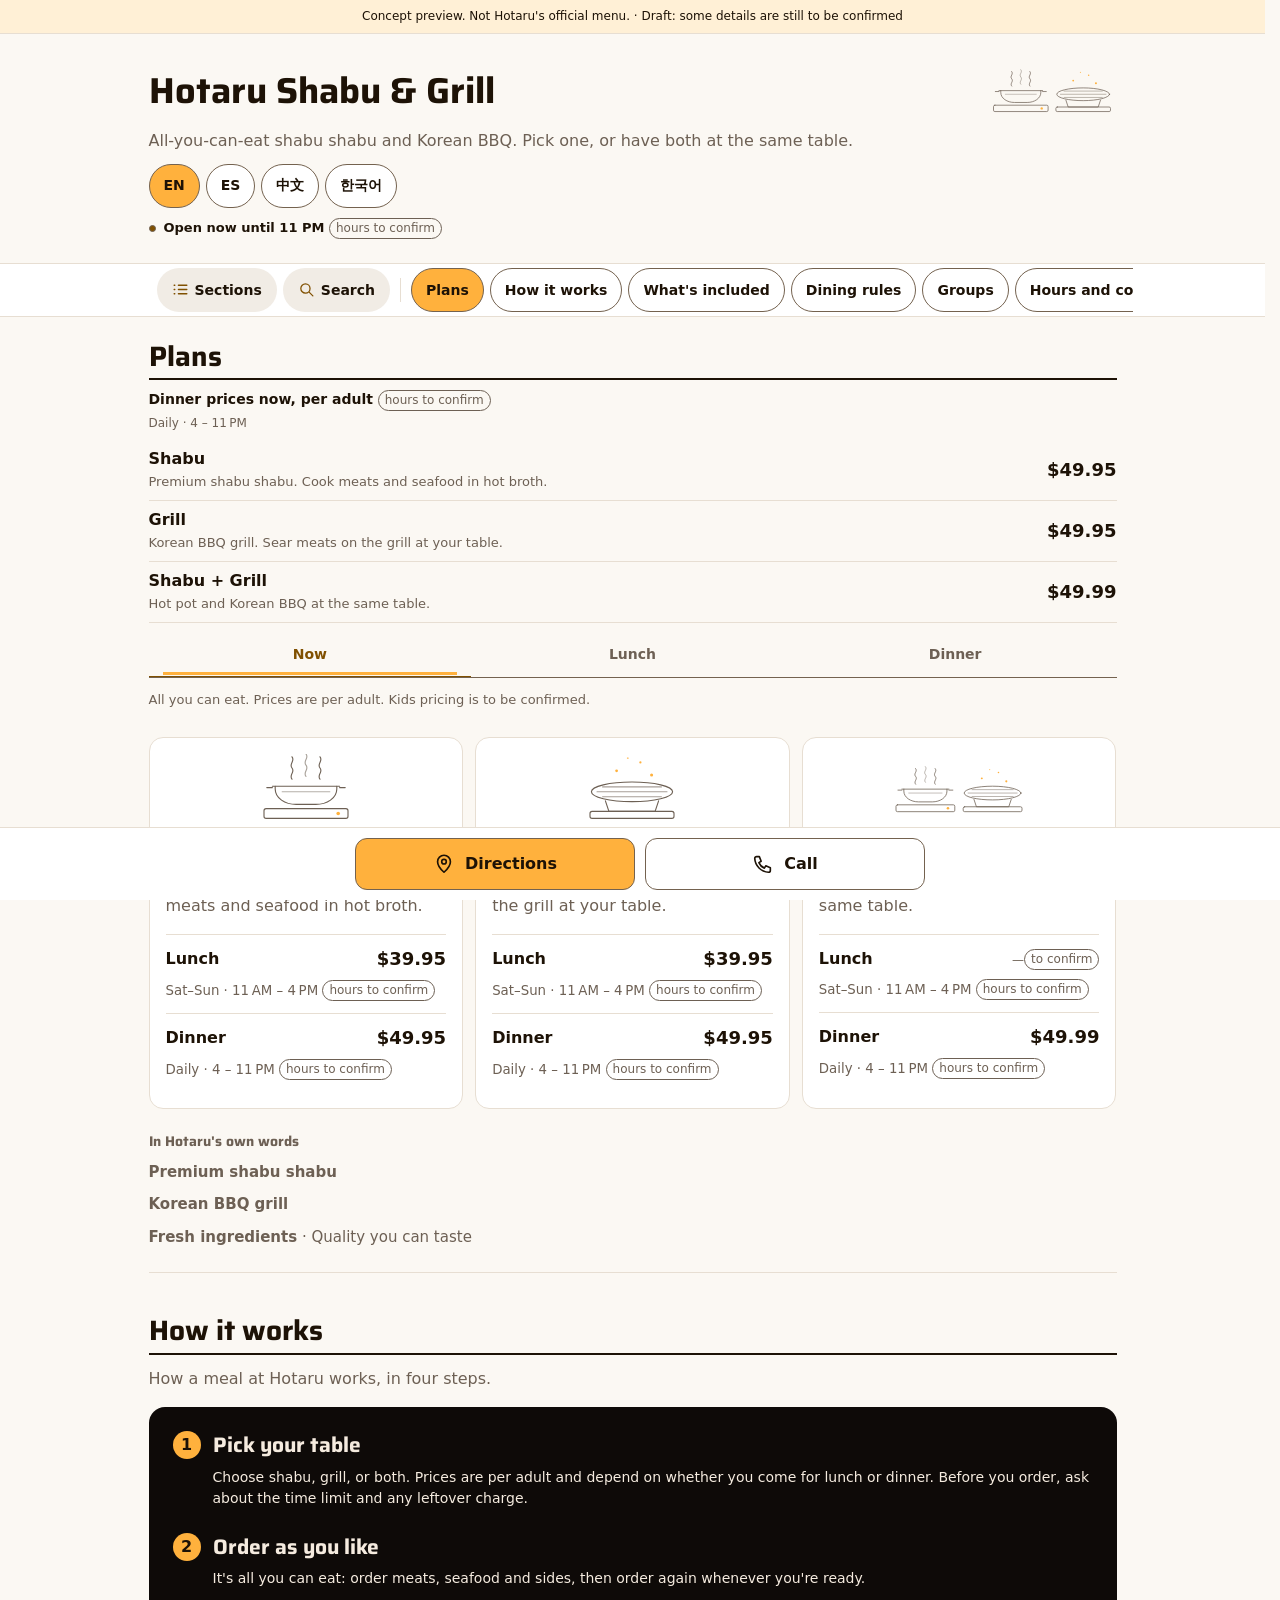
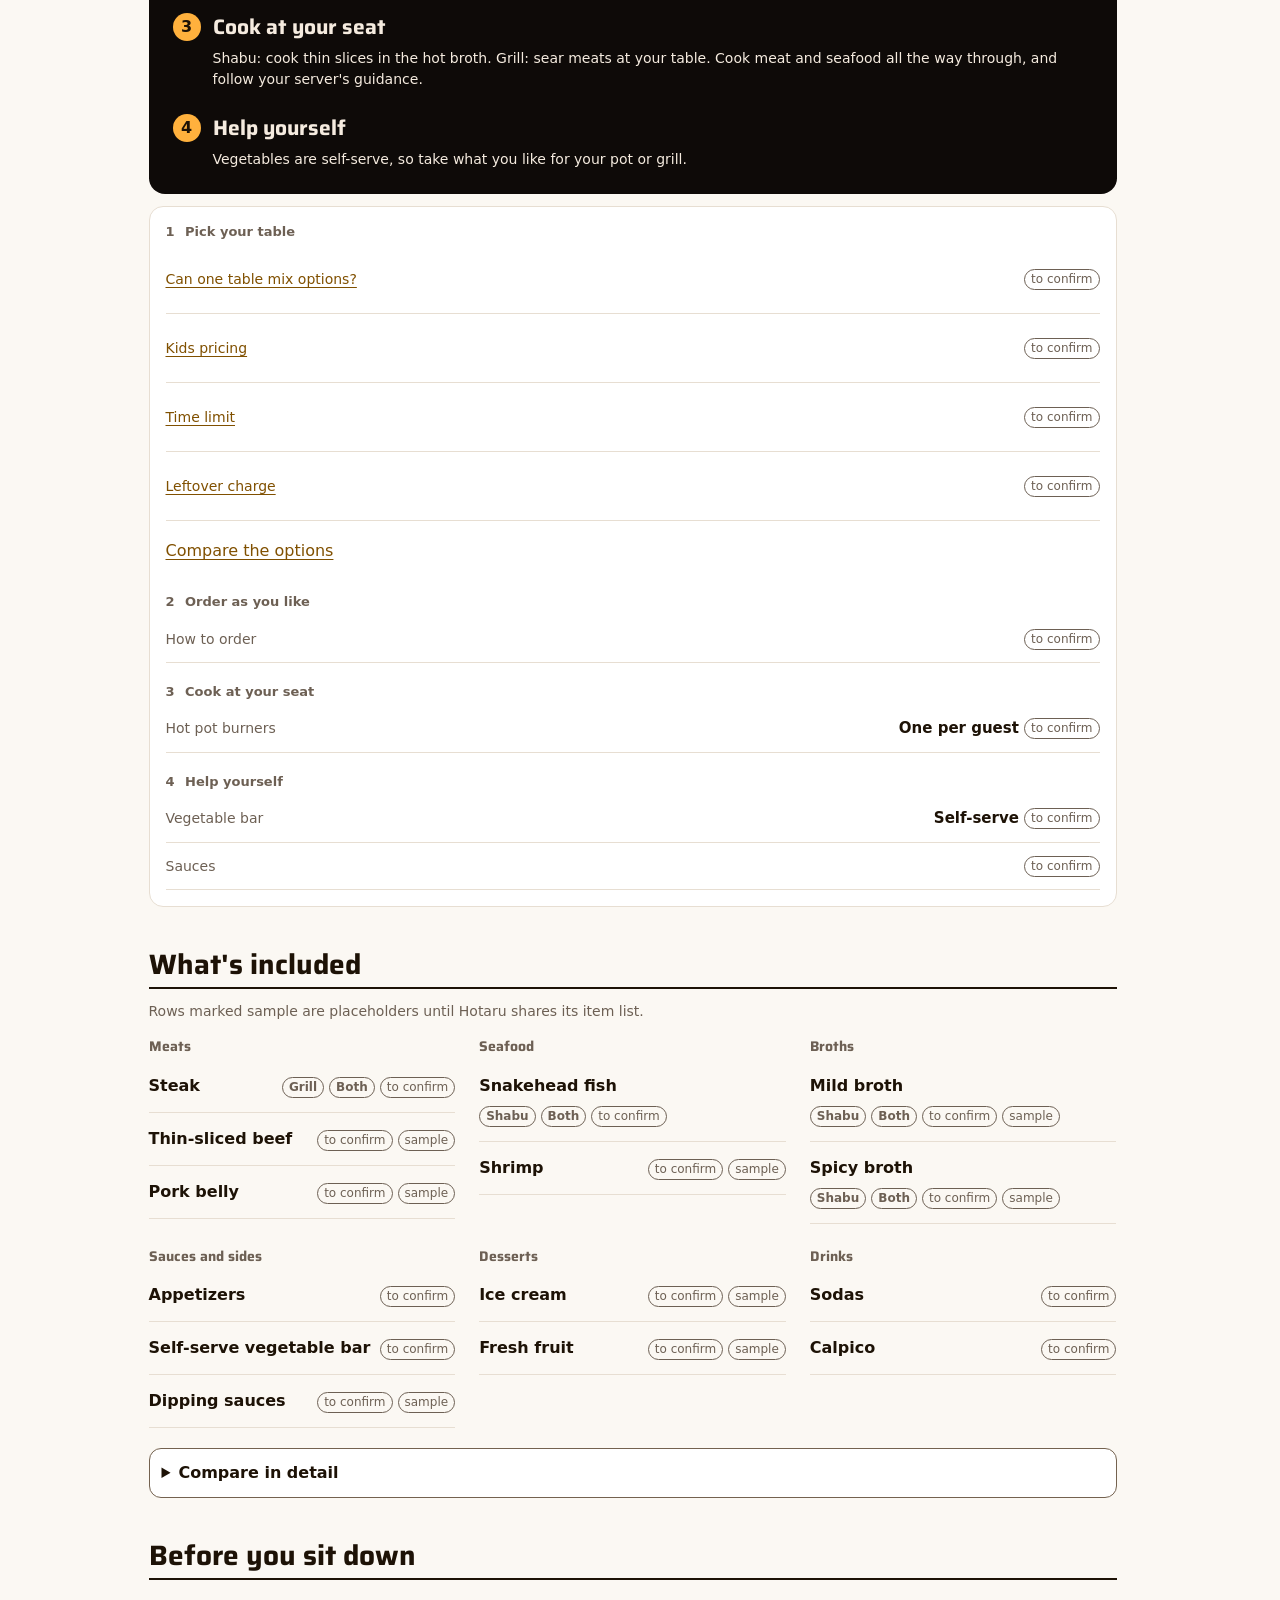
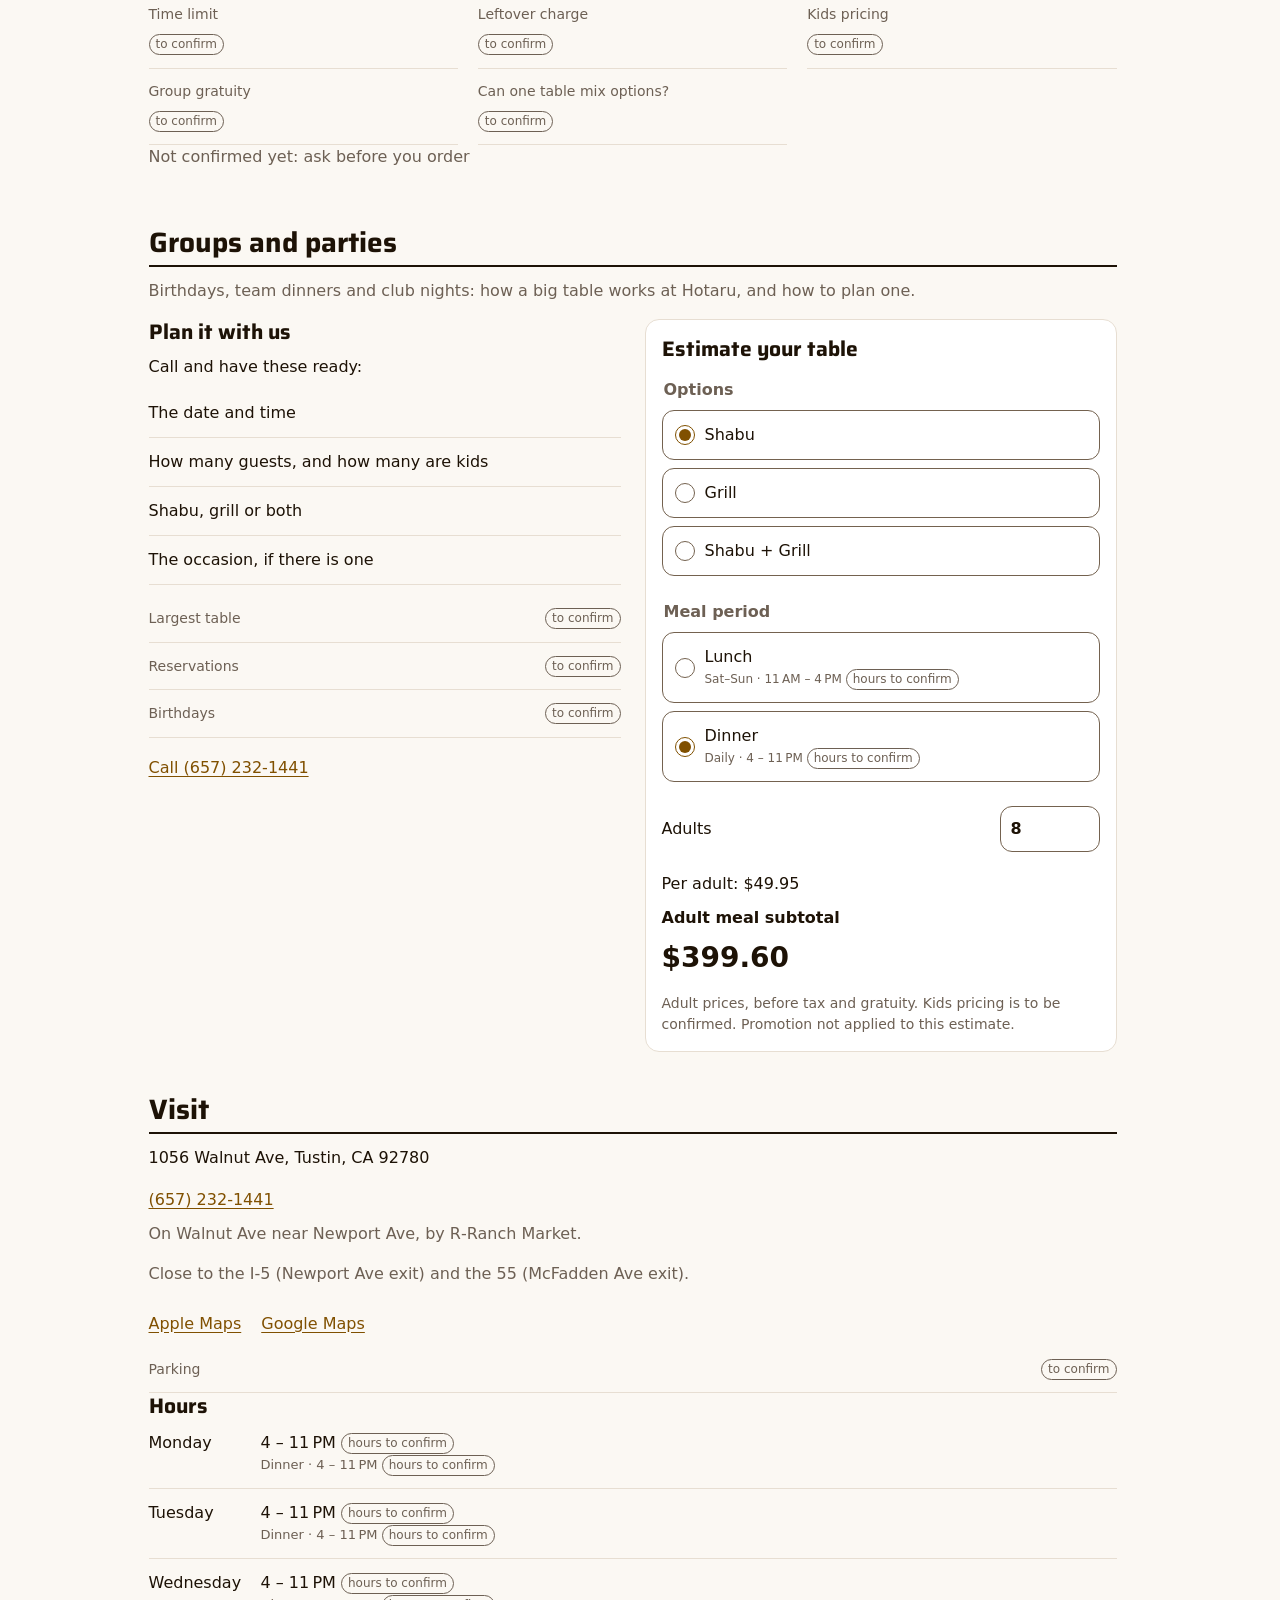
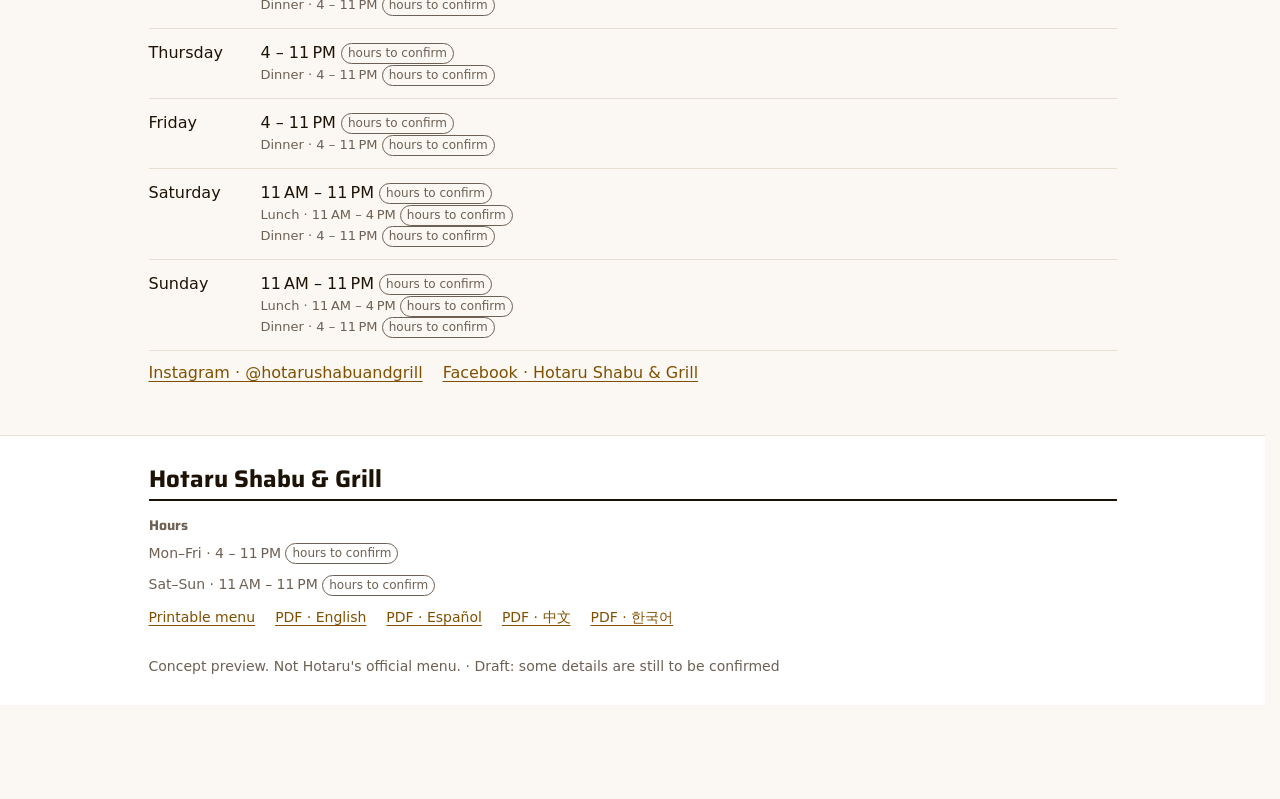
==== commit eb619c28: "Light menu look on the reference engine components in Hotaru's colours; seven-segment font retired; " ====
--- a/index.html
+++ b/index.html
@@ -1,5 +1,5 @@
 <!doctype html>
-<html lang="en"><head><meta charset="utf-8"><meta name="viewport" content="width=device-width,initial-scale=1"><meta name="robots" content="noindex"><meta name="referrer" content="strict-origin-when-cross-origin"><meta http-equiv="Content-Security-Policy" content="default-src 'none'; script-src 'self' 'sha256-e7Tr6mw0JrjP1IC+0TzhvADn//NV9JmMxMMouw3L9Ic=' 'sha256-xx3CDY/4mCmgZ61Rb2CbXenUeu61vQiD+9sSe502+Ts=' 'sha256-qIZVuenMaRqloL0vMcNmHE9Vr72qy14VhkKicwomIyU=' 'sha256-iGUEnjPuCdP5EC1pFs+5/CNsj036BA4sdEh6JNNtuks=' 'sha256-G8b0B+rF/kXAv0BAJMCynWrDlCIq3xfWSUrSS99kt50=' 'sha256-hgUgsSwtrgNPOdiRigvebClUlUcsgEBxTiFHv6dSjsA='; style-src 'self' 'sha256-azPRTm/+w2erGbQg/So1/1L6yFFNMypZPPMJXq/P/zI='; img-src 'self' data:; font-src 'self' data:; connect-src 'none'; object-src 'none'; base-uri 'none'; form-action 'none'"><meta name="theme-color" content="#0e0a08"><title>Hotaru Shabu &amp; Grill</title><link rel="canonical" href="https://hotaru.fyt.life/"><link rel="alternate" hreflang="en" href="https://hotaru.fyt.life/?lang=en"><link rel="alternate" hreflang="es" href="https://hotaru.fyt.life/?lang=es"><link rel="alternate" hreflang="zh-Hans" href="https://hotaru.fyt.life/?lang=zh"><link rel="alternate" hreflang="ko" href="https://hotaru.fyt.life/?lang=ko"><script type="application/ld+json">{"@context":"https://schema.org","@type":"Restaurant","url":"https://hotaru.fyt.life/","name":"Hotaru Shabu & Grill","address":"1056 Walnut Ave, Tustin, CA 92780","telephone":"+16572321441","hasMenu":{"@type":"Menu","hasMenuSection":[{"@type":"MenuSection","name":"Plans","hasMenuItem":[{"@type":"MenuItem","name":"Shabu","description":"Premium shabu shabu. Cook meats and seafood in hot broth."},{"@type":"MenuItem","name":"Grill","description":"Korean BBQ grill. Sear meats on the grill at your table."},{"@type":"MenuItem","name":"Shabu + Grill","description":"Hot pot and Korean BBQ at the same table."}]}]}}</script><script id="startup-guard">/* Run before styles and page scripts. Without JavaScript (or if this file fails),
+<html lang="en"><head><meta charset="utf-8"><meta name="viewport" content="width=device-width,initial-scale=1"><meta name="robots" content="noindex"><meta name="referrer" content="strict-origin-when-cross-origin"><meta http-equiv="Content-Security-Policy" content="default-src 'none'; script-src 'self' 'sha256-e7Tr6mw0JrjP1IC+0TzhvADn//NV9JmMxMMouw3L9Ic=' 'sha256-xx3CDY/4mCmgZ61Rb2CbXenUeu61vQiD+9sSe502+Ts=' 'sha256-+5wg1lZI6ifP+BfTN6AP/NQEILzH3+WEDfLplGDnYkE=' 'sha256-SYLMceVQgyY0hL6MxV2Oa2E/E7Syv64Xq6XoISJIlE4=' 'sha256-G5ekdxTzf5GKdNXNPSuLkC2l80bsFi8DJxGQdm1XoJk=' 'sha256-7zUCyf5TNpKcX0qlipV6Eu2hay44/1de/gEb8LCNZEw='; style-src 'self' 'sha256-0YRVci3AgRwXTV3RvuQrVZnqXyuiWzMyhmCmVeVMIy0='; img-src 'self' data:; font-src 'self' data:; connect-src 'none'; object-src 'none'; base-uri 'none'; form-action 'none'"><meta name="theme-color" content="#fbf8f3"><title>Hotaru Shabu &amp; Grill</title><link rel="canonical" href="https://hotaru.fyt.life/"><link rel="alternate" hreflang="en" href="https://hotaru.fyt.life/?lang=en"><link rel="alternate" hreflang="es" href="https://hotaru.fyt.life/?lang=es"><link rel="alternate" hreflang="zh-Hans" href="https://hotaru.fyt.life/?lang=zh"><link rel="alternate" hreflang="ko" href="https://hotaru.fyt.life/?lang=ko"><script type="application/ld+json">{"@context":"https://schema.org","@type":"Restaurant","url":"https://hotaru.fyt.life/","name":"Hotaru Shabu & Grill","address":"1056 Walnut Ave, Tustin, CA 92780","telephone":"+16572321441","hasMenu":{"@type":"Menu","hasMenuSection":[{"@type":"MenuSection","name":"Plans","hasMenuItem":[{"@type":"MenuItem","name":"Shabu","description":"Premium shabu shabu. Cook meats and seafood in hot broth."},{"@type":"MenuItem","name":"Grill","description":"Korean BBQ grill. Sear meats on the grill at your table."},{"@type":"MenuItem","name":"Shabu + Grill","description":"Hot pot and Korean BBQ at the same table."}]}]}}</script><script id="startup-guard">/* Run before styles and page scripts. Without JavaScript (or if this file fails),
    the English fallback is visible immediately. Slow successful loads stay hidden. */
 (() => {
   const root = document.documentElement;
@@ -20,34 +20,43 @@
   const timer = setTimeout(done, 8000);
   root.classList.add("hotaru-loading");
 })();
-</script><style>@font-face{font-family:Saira;src:url('/assets/fonts/saira.subset.woff2') format('woff2');font-weight:400 800;font-stretch:75% 125%;font-display:swap}
-@font-face{font-family:DSEG7;src:url('/assets/fonts/dseg7-bold.subset.woff2') format('woff2');font-weight:700;font-display:block}
-:root{--ground:#0e0a08;--panel:#17110d;--key:#201813;--key-selected:#2c2119;--seam:#382b22;--text:#f5ebdf;--text-2:#cfbca9;--text-3:#a08a76;--amber:#ffb13d;--amber-ink:#1d1206;--ghost:#2a1f18;--unlit:#b9a28c;--control-edge:var(--text-3);--amber-glow:rgb(255 177 61 / .42);--ui:Saira,system-ui,-apple-system,'Segoe UI',Roboto,sans-serif;color-scheme:dark;scroll-padding-top:118px}
-*{box-sizing:border-box}html{background:var(--ground);-webkit-text-size-adjust:100%;scrollbar-gutter:stable}body{margin:0;background:var(--ground);color:var(--text);font:400 17px/1.5 var(--ui);padding-bottom:94px}button,input{font:inherit}button,a,input{touch-action:manipulation}button{cursor:pointer}a{color:inherit;text-underline-offset:.2em;text-decoration-color:var(--text-3)}button,input,select{color:var(--text);background:var(--key);border:1px solid var(--control-edge);border-radius:12px;min-height:44px}button{padding:8px 12px;font-weight:650}input{padding:10px;max-width:100%}button[aria-pressed=true],a[aria-current=true]{border-color:var(--amber);background:var(--key-selected)}:focus-visible{outline:2px solid var(--amber);outline-offset:3px;border-radius:8px}::selection{background:var(--amber);color:var(--amber-ink)}h1,h2,h3,p{margin:0}h1,h2,h3{font-stretch:112%;line-height:1.25}h1,h2{text-transform:uppercase;font-weight:800;letter-spacing:.025em}h1{font-size:25px;max-width:260px;font-stretch:122%}h2{font-size:24px}h3{font-size:20px}p+ p{margin-top:10px}ul,ol{padding:0;margin:0;list-style:none}dl,dd{margin:0}.wrap{width:100%;max-width:1120px;padding-inline:16px;margin-inline:auto}.vh{position:absolute!important;width:1px;height:1px;overflow:hidden;clip-path:inset(50%);white-space:nowrap}.label{font-stretch:82%;font-size:13px;font-weight:650;letter-spacing:.09em;text-transform:uppercase;color:var(--text-2)}[hidden]{display:none!important}.skip{position:fixed;top:8px;left:8px;transform:translateY(-180%);z-index:10;background:var(--amber);color:var(--amber-ink);min-height:44px;padding:10px}.skip:focus{transform:none}.preview-strip{background:var(--panel);color:var(--text-2);border-bottom:1px dashed var(--text-3);padding:8px 16px;font-size:12px;line-height:1.4}.masthead{padding-block:12px 10px}.brand-row{display:flex;justify-content:space-between;gap:10px;align-items:center}.mast-art{width:100px;flex:none;color:var(--text-3)}svg{display:block;width:100%;height:auto}.languages{display:flex;gap:6px;margin-top:8px}.languages a{display:flex;align-items:center;justify-content:center;min-width:44px;min-height:44px;padding:7px 13px;border:1px solid var(--control-edge);border-radius:10px;text-decoration:none;font-weight:700;font-size:14px}.status{display:flex;gap:8px;align-items:baseline;font-size:14px;line-height:1.4;margin-top:10px;font-weight:600}.led{display:inline-block;flex:none;width:9px;height:9px;background:var(--ghost);border:1px solid var(--text-3);border-radius:50%}.led.on{background:var(--amber);border-color:var(--amber);box-shadow:0 0 10px 1px var(--amber-glow)}.tbc{display:inline-block;vertical-align:middle;font-size:12px;line-height:1.25;font-weight:600;font-stretch:85%;padding:2px 6px;border:1px dashed var(--text-3);border-radius:20px;color:var(--text-2);max-width:100%}.bar{position:sticky;top:0;z-index:3;background:var(--ground);border-block:1px solid var(--seam)}.bar-tools{display:grid;grid-template-columns:minmax(0,1fr) auto minmax(0,1fr);align-items:center;gap:8px}.bar-tools button{border:none;background:none;padding:8px 0;text-align:left;font-size:14px}.bar-tools button:last-child{text-align:right}.wordmark{display:flex;align-items:center;min-height:44px;font-size:16px;font-weight:800;font-stretch:122%;letter-spacing:.08em;text-transform:uppercase;text-decoration:none;visibility:hidden}.is-stuck .wordmark{visibility:visible}.section-chips{display:flex;gap:8px;overflow-x:auto;scrollbar-width:none;padding-block:4px 8px}.section-chips a{display:flex;align-items:center;min-height:44px;flex:none;border:1px solid var(--control-edge);border-radius:24px;text-decoration:none;padding:8px 16px;font-size:14px;font-weight:650}.section-chips a[aria-current]{background:var(--amber);color:var(--amber-ink);border-color:var(--amber)}.section-chips a:focus-visible{outline-offset:-3px}.promo{display:flex;align-items:baseline;gap:10px;background:var(--key-selected);border:1px solid var(--amber);border-radius:14px;padding:10px 12px;margin-top:12px;font-size:14px;font-weight:600;line-height:1.4}.prices-section{padding-top:14px}.prices-section h2{margin-bottom:4px}.nowline{font-size:15px;line-height:1.4;font-weight:600;display:flex;gap:8px;align-items:baseline}.price-window{color:var(--text-2);font-size:12px;line-height:1.4;margin-top:4px}.plan-prices{display:grid;grid-template-columns:repeat(3,minmax(0,1fr));gap:6px;margin-top:9px}.plan-price{background:var(--panel);border:1px solid var(--seam);border-radius:12px;padding:0 8px 10px;min-width:0}.plan-price h3{font-stretch:92%;font-size:15px;line-height:1.2}.plan-price h3 a{min-height:44px;display:flex;align-items:center;text-decoration:none}.plan-price .tbc{font-size:11px}.plan-price>div{display:flex;flex-wrap:wrap;align-items:center;gap:4px;min-height:28px}.kprice,.readout{display:inline-flex;align-items:center;gap:4px;max-width:100%}.seg{display:inline-grid;font:700 23px/1 DSEG7,monospace}.ghost,.lit{grid-area:1/1}.ghost{color:var(--ghost)}.lit{color:var(--unlit)}.cur{font:700 12px/1 var(--ui);align-self:start}.dp{font:800 1em/1 var(--ui)}.is-current .lit{color:var(--amber)}.is-current .lit{text-shadow:0 0 16px var(--amber-glow);animation:power-on .9s cubic-bezier(.16,1,.3,1)}@keyframes power-on{from{color:var(--unlit);text-shadow:none}to{color:var(--amber);text-shadow:0 0 16px var(--amber-glow)}}.unavailable{font-size:12px;line-height:1.3;color:var(--text-2)}.meal-picker{display:grid;grid-template-columns:repeat(3,minmax(0,1fr));gap:8px;margin-top:10px}.meal-picker button{font-size:14px;font-stretch:95%}.ayce-note{font-size:14px;color:var(--text-2);margin-top:12px}.plan-details{display:grid;gap:12px;margin-top:28px}.plan-detail{border:1px solid var(--seam);border-radius:14px;padding:16px;background:var(--panel);scroll-margin-top:118px}.plan-art{color:var(--text-3);width:130px;float:right;margin:0 0 8px 8px}.plan-detail h3{font-size:24px}.plan-detail>p{color:var(--text-2);margin-block:10px 16px}.static-price{border-top:1px solid var(--seam);padding-block:12px;display:grid;grid-template-columns:1fr auto;gap:8px}.static-price small{grid-column:1/-1;color:var(--text-2)}.static-price .seg{font-size:24px}.promise{padding:24px 0;border-bottom:1px solid var(--seam)}.promise h2{margin-bottom:10px}.promise p{color:var(--text-2);font-size:15px}.menu-section{padding-top:38px;scroll-margin-top:112px}.menu-section>h2{margin-bottom:16px}.menu-section>p{color:var(--text-2);margin-bottom:16px}.steps{border:1px solid var(--seam);border-radius:14px;background:var(--panel);padding:18px 14px}.steps>li{display:grid;grid-template-columns:32px minmax(0,1fr);gap:12px}.steps>li+li{padding-top:24px}.step-number{border:1px solid var(--amber);border-radius:50%;width:32px;height:32px;display:flex;align-items:center;justify-content:center;font-stretch:85%;font-weight:700}.steps h3{margin-block:3px 10px}.steps p{color:var(--text-2);font-size:16px}.step-art{float:right;width:110px;margin-left:10px;color:var(--text-3)}.fact{padding:10px 0;border-bottom:1px solid var(--seam);display:flex;flex-wrap:wrap;align-items:baseline;justify-content:space-between;gap:8px}.fact dt{font-size:14px;font-stretch:85%;color:var(--text-2)}.fact dt a{display:inline-flex;min-height:44px;align-items:center}.fact dd{font-weight:600;font-size:15px}.text-link{display:inline-flex;align-items:center;min-height:44px;margin-top:8px}.sample-note{font-size:14px;color:var(--text-2);margin-bottom:16px}.included-grid{display:grid;grid-template-columns:repeat(auto-fit,minmax(min(100%,290px),1fr));gap:12px}.included-group{padding:16px;border:1px solid var(--seam);border-radius:14px;background:var(--panel)}.included-group h3{margin-bottom:8px}.included-group li{display:flex;flex-wrap:wrap;gap:8px;align-items:baseline;justify-content:space-between;padding-block:12px;min-height:46px}.included-group li+li{border-top:1px solid var(--seam)}.marks{display:inline-flex;flex-wrap:wrap;gap:5px;align-items:center}.chip{border:1px solid var(--text-3);border-radius:20px;padding:2px 6px;font-size:12px;line-height:1.25;font-stretch:85%;text-transform:uppercase;font-weight:700}.item-photo{width:76px;height:76px;object-fit:contain}.rules{display:grid;gap:0 20px}.rules .fact{display:block}.rules dt{margin-bottom:8px}details{margin-top:20px;border:1px solid var(--control-edge);border-radius:12px}summary{min-height:44px;padding:12px;cursor:pointer;font-weight:650}table{border-collapse:collapse;width:100%;table-layout:auto;font-size:14px}th,td{padding:8px 6px;text-align:left;border-bottom:1px solid var(--seam);overflow-wrap:anywhere}th{font-weight:600}td{text-align:center}details th:not(:first-child){width:1%}details td{color:var(--amber)}details .marks{display:flex}details th .tbc{font-size:11px}details caption{font-size:14px}.group-columns{display:grid;gap:24px}.group-columns h3{margin-bottom:10px}.checklist li{padding:8px 0;border-bottom:1px solid var(--seam)}.checklist{margin-block:10px}#estimator{background:var(--panel);border:1px solid var(--seam);border-radius:14px;padding:16px}fieldset{border:0;padding:0;margin:16px 0}legend{font-stretch:85%;font-weight:650;color:var(--text-2);margin-bottom:6px}fieldset label{display:flex;align-items:center;gap:10px;min-height:48px;padding:8px;border:1px solid var(--control-edge);border-radius:10px;margin-bottom:8px;cursor:pointer}input[type=radio]{appearance:auto;width:20px;height:20px;min-height:0;margin:0;accent-color:var(--amber);flex:none}label small{display:block;font-size:12px;color:var(--text-2)}.adult-label{display:flex;justify-content:space-between;align-items:center;gap:16px}.adult-label input{width:100px}output{display:grid;gap:10px;padding-top:20px}output .seg{font-size:30px}#estimate-note{font-size:14px;color:var(--text-2);margin-top:16px}.hours>div{display:grid;grid-template-columns:100px 1fr;gap:12px;padding-block:10px;border-bottom:1px solid var(--seam)}.hours small{display:block;color:var(--text-2);font-size:13px}.map-links,.social-links,.print-links{display:flex;flex-wrap:wrap;gap:8px 20px}.map-links a,.social-links a,.print-links a{display:inline-flex;align-items:center;min-height:44px}address{font-style:normal}.footer{background:var(--panel);border-top:1px solid var(--seam);padding-block:28px;margin-top:40px;color:var(--text-2);font-size:14px}.footer h2{font-size:20px;margin-bottom:16px;color:var(--text)}.footer h3{margin-bottom:8px}.preview{margin-top:16px}.translation-note{font-size:13px}.actions{position:fixed;inset:auto 0 0;z-index:4;background:var(--ground);border-top:1px solid var(--seam);padding:10px 16px max(10px,env(safe-area-inset-bottom));display:grid;grid-template-columns:repeat(2,minmax(0,1fr));gap:10px}.actions a{display:flex;align-items:center;justify-content:center;gap:10px;min-height:52px;text-decoration:none;border:1px solid var(--control-edge);border-radius:12px;background:var(--key);font-weight:700;font-stretch:95%}.actions svg{width:22px;height:22px}.actions .primary{color:var(--amber-ink);background:var(--amber);border-color:var(--amber)}.actions:has(>a:nth-child(3)){grid-template-columns:repeat(3,minmax(0,1fr))}.sheet{background:var(--panel);color:var(--text);border:1px solid var(--control-edge);border-radius:20px 20px 0 0;padding:20px 16px max(24px,env(safe-area-inset-bottom));position:fixed;inset:auto 0 0;margin:0 auto;width:min(100%,660px);max-width:100%;height:fit-content;max-height:85dvh;overflow-y:auto}.sheet::backdrop{background:rgb(14 10 8 / .84)}.sheet-head{display:flex;justify-content:space-between;gap:12px;align-items:center;margin-bottom:16px}.sheet-head h2{font-size:22px}.sheet-links{display:grid}.sheet-links a{padding:10px 8px;min-height:44px;border-bottom:1px solid var(--control-edge)}.sheet input[type=search],#share-url{width:100%;margin-block:8px 16px}.sheet-open{overflow:hidden}.sheet label{display:block;font-size:14px}.sheet button{min-width:44px}.recovery{padding-block:30px}.recovery h1{max-width:none}#runtime{display:none}.hotaru-ready #runtime{display:block}.hotaru-loading #fallback{display:none}.fallback{padding:20px 16px;max-width:1120px;margin:auto}.fallback h1{max-width:none}.fallback h2{margin:24px 0 12px}.fallback h3{margin:12px 0}.fallback nav a,.fallback a{display:inline-flex;min-height:44px;align-items:center;margin-right:16px}.fallback li{padding:8px 0}.fallback table{margin:16px 0}.fallback .preview{margin-block:10px}.fallback .fact{display:block}.fallback .fact dt{margin-bottom:6px}:lang(zh){--ui:Saira,'PingFang SC','Hiragino Sans GB','Microsoft YaHei','Noto Sans CJK SC',system-ui,sans-serif}:lang(ko){--ui:Saira,'Apple SD Gothic Neo','Malgun Gothic','Noto Sans CJK KR',system-ui,sans-serif;word-break:keep-all;overflow-wrap:anywhere}:is(h1,h2,h3,.label,.tbc,.chip):is(:lang(zh),:lang(ko)){letter-spacing:0}:lang(zh) .plan-price h3,:lang(ko) .plan-price h3{font-size:14px;line-height:1.4}:lang(zh) .plan-price h3 a,:lang(ko) .plan-price h3 a{min-height:48px}@media(min-width:720px){.plan-details{grid-template-columns:repeat(3,minmax(0,1fr))}.plan-art{float:none;width:160px;margin-inline:auto}.plan-price h3{font-size:20px}.kprice .seg{font-size:32px}.group-columns{grid-template-columns:1fr 1fr}.rules{grid-template-columns:repeat(3,minmax(0,1fr))}.masthead{padding-block:22px}.brand-row h1{max-width:none;font-size:36px}.mast-art{width:160px}.languages{margin-top:0}.plan-price{padding:8px 16px 16px}.nowline{font-size:18px}.preview-strip{text-align:center}.actions{justify-content:center;grid-template-columns:repeat(2,minmax(0,280px))}.sheet{border-radius:20px;inset:0;margin:auto}.steps{padding:24px}.steps>li{grid-template-columns:40px 1fr}.step-art{width:160px}.menu-section{padding-top:48px}}
-@media(max-width:359px){.wrap{padding-inline:12px}.plan-price{padding-inline:6px}.plan-price h3{font-size:13px}.kprice .seg{font-size:19px}.plan-price .cur{font-size:10px}.mast-art{width:72px}.languages a{padding-inline:11px}}
+</script><style>@font-face{font-family:Saira;src:url('/assets/fonts/saira.subset.woff2') format('woff2');font-weight:400 800;font-stretch:normal;font-display:swap}
+:root{--ground:#fbf8f3;--panel:#ffffff;--key:#f1ece5;--key-selected:#ffb13d;--seam:#e7ded2;--text:#1d1206;--text-2:#6d6054;--text-3:#74624f;--amber:#ffb13d;--amber-ink:#1d1206;--accent-text:#805000;--preview:#fff0d6;--dark:#0e0a08;--paper:#f5ebdf;--dark-secondary:#d3c2ad;--dark-edge:#776858;--control-edge:var(--text-3);--ui:system-ui,-apple-system,'Segoe UI',Roboto,'Noto Sans',sans-serif;--display:Saira,var(--ui);color-scheme:light;scroll-padding-top:118px}
+*{box-sizing:border-box}html{background:var(--ground);-webkit-text-size-adjust:100%;scrollbar-gutter:stable}body{margin:0;background:var(--ground);color:var(--text);font:400 16px/1.5 var(--ui);padding-bottom:94px}button,input{font:inherit}button,a,input{touch-action:manipulation}button{cursor:pointer}a{color:var(--accent-text);text-underline-offset:.2em}button,input,select{color:var(--text);background:var(--panel);border:1px solid var(--control-edge);border-radius:12px;min-height:44px}button{padding:8px 14px;font-weight:600}input{padding:10px;max-width:100%}button[aria-pressed=true],a[aria-current=true]{border-color:var(--control-edge);background:var(--key-selected);color:var(--amber-ink)}:focus-visible{outline:2px solid var(--accent-text);outline-offset:3px;border-radius:8px}::selection{background:var(--amber);color:var(--amber-ink)}h1,h2,h3,p{margin:0}h1,h2,h3{font-family:var(--display);font-stretch:normal;font-weight:700;line-height:1.25}h1{font-size:28px}h2{font-size:28px}h3{font-size:21px}p+p{margin-top:10px}ul,ol{padding:0;margin:0;list-style:none}dl,dd{margin:0}.wrap{width:100%;max-width:1000px;padding-inline:16px;margin-inline:auto}.vh{position:absolute!important;width:1px;height:1px;overflow:hidden;clip-path:inset(50%);white-space:nowrap}.label{font-size:14px;font-weight:700;color:var(--text-2)}[hidden]{display:none!important}.skip{position:fixed;top:8px;left:8px;transform:translateY(-180%);z-index:10;background:var(--amber);color:var(--amber-ink);min-height:44px;padding:10px}.skip:focus{transform:none}
+/* Masthead and navigation share the reference engine look without a photo slot. */
+.preview-strip{background:var(--preview);color:var(--text);border-bottom:1px solid var(--seam);padding:8px 16px;font-size:12px;line-height:1.4}.masthead{padding-block:16px 12px}.brand-row{display:flex;justify-content:space-between;gap:10px;align-items:center}.mast-art{width:78px;flex:none;color:var(--text-2)}svg{display:block;width:100%;height:auto}.home-intro{margin-top:6px;color:var(--text-2);font-size:14px;line-height:1.45}.languages{display:flex;gap:6px;margin-top:12px}.languages a{display:flex;align-items:center;justify-content:center;min-width:44px;min-height:44px;padding:7px 14px;border:1px solid var(--control-edge);border-radius:999px;background:var(--panel);color:var(--text);text-decoration:none;font-weight:600;font-size:14px}.languages a[aria-current=true]{background:var(--amber);color:var(--amber-ink)}.status{display:flex;gap:8px;align-items:baseline;font-size:13px;line-height:1.4;margin-top:10px;font-weight:600}.status-dot{display:inline-block;flex:none;width:7px;height:7px;background:var(--panel);border:1px solid var(--text-2);border-radius:50%}.status-dot.on{background:var(--accent-text)}.tbc{display:inline-block;vertical-align:middle;font-size:12px;line-height:1.25;font-weight:500;padding:2px 6px;border:1px solid var(--text-2);border-radius:999px;color:var(--text-2);max-width:100%}.bar{display:flex;align-items:center;position:sticky;top:0;z-index:3;background:var(--panel);border-block:1px solid var(--seam)}.wordmark{display:none;align-items:center;min-height:44px;padding-inline:16px;font:700 16px/1.25 var(--display);text-decoration:none;flex:none}.is-stuck .wordmark{display:flex}.section-chips{display:flex;flex:1;min-width:0;gap:6px;overflow-x:auto;scrollbar-width:none;-webkit-overflow-scrolling:touch;scroll-padding:0 16px;padding-block:4px}.section-chips::-webkit-scrollbar{display:none}.section-chips>*{flex:none}.section-chips a,.section-chips button{display:inline-flex;align-items:center;gap:6px;min-width:44px;min-height:44px;border:1px solid var(--control-edge);background:var(--panel);color:var(--text);border-radius:999px;text-decoration:none;padding:0 14px;font-size:14px;line-height:1.125rem;font-weight:600;white-space:nowrap}.section-chips .tool{background:var(--key);border:0;padding-inline:15px}.section-chips .tool svg{width:17px;height:17px;flex:none;color:var(--accent-text)}.section-chips .sep{width:1px;background:var(--seam);align-self:stretch;margin:10px 4px}.section-chips a[aria-current]{background:var(--amber);color:var(--amber-ink);border-color:var(--control-edge)}.section-chips a:focus-visible,.section-chips button:focus-visible{outline-offset:-3px}
+@media(min-width:560px){.section-chips{padding-inline:24px;scroll-padding:0 24px}}
+
+/* Three item rows keep amounts on a common right edge. */
+.promo{background:var(--amber);color:var(--amber-ink);border-radius:16px;padding:16px;margin-top:14px;font-size:18px;font-weight:700;line-height:1.35}.promo .tbc,.dated-offer .tbc{color:var(--amber-ink);border-color:var(--amber-ink)}.prices-section{padding-top:22px}.prices-section h2{font-size:28px;color:var(--text);margin-bottom:10px;border-bottom:2px solid var(--text);padding-bottom:4px}.nowline{font-size:14px;line-height:1.4;font-weight:600}.price-window{color:var(--text-2);font-size:12px;line-height:1.4;margin-top:4px}.plan-prices{display:grid;margin-top:8px}.plan-price{display:grid;grid-template-columns:minmax(0,1fr) auto;column-gap:12px;border-bottom:1px solid var(--seam);padding:8px 0;min-width:0}.plan-price h3{font-family:var(--ui);font-size:16px;line-height:1.3}.plan-copy{min-height:44px;display:flex;flex-direction:column;justify-content:center;color:var(--text);text-decoration:none}.plan-summary{color:var(--text-2);font-size:13px;line-height:1.4;margin-top:3px}.plan-price>[data-price]{grid-column:2;grid-row:1;display:flex;flex-wrap:wrap;align-items:center;justify-content:flex-end;gap:4px;align-self:start;min-height:44px;max-width:112px}.kprice,.readout{display:inline-flex;align-items:center;max-width:100%}.amount{font:700 18px/1.3 var(--ui);font-feature-settings:"tnum";white-space:nowrap;color:var(--text)}.unavailable{font-size:12px;line-height:1.3;color:var(--text-2)}.meal-picker{display:grid;grid-template-columns:repeat(3,minmax(0,1fr));margin-top:10px;border-bottom:1px solid var(--control-edge)}.meal-picker button{position:relative;font-size:14px;border:none;border-radius:0;background:none;color:var(--text-2)}.meal-picker button[aria-pressed=true]{background:none;color:var(--accent-text);border-bottom:1px solid var(--accent-text)}.meal-picker button[aria-pressed=true]::after{content:'';position:absolute;height:3px;bottom:1px;left:14px;right:14px;background:var(--amber)}.ayce-note{font-size:13px;color:var(--text-2);margin-top:12px}.plan-details{display:grid;gap:12px;margin-top:28px}.plan-detail{border:1px solid var(--seam);border-radius:14px;padding:16px;background:var(--panel);scroll-margin-top:118px}.plan-art{color:var(--text-2);width:100px;float:right;margin:0 0 8px 8px}.plan-detail h3{font-size:24px}.plan-detail>p{color:var(--text-2);margin-block:8px 16px}.static-price{border-top:1px solid var(--seam);padding-block:12px;display:grid;grid-template-columns:1fr auto;gap:8px}.static-price>span{text-align:right}.static-price small{grid-column:1/-1;color:var(--text-2)}.promise{padding:24px 0;border-bottom:1px solid var(--seam)}.promise h2{margin-bottom:10px}.promise p{color:var(--text-2);font-size:15px}
+/* Ruled sections, a single dark steps card, and quietly qualified facts. */
+.menu-section{padding-top:32px;scroll-margin-top:112px}.menu-section>h2{margin-bottom:12px;border-bottom:2px solid var(--text);padding-bottom:5px}.menu-section>p{color:var(--text-2);margin-bottom:16px}.steps{border-radius:16px;background:var(--dark);color:var(--paper);padding:20px 16px}.steps>li{display:grid;grid-template-columns:28px minmax(0,1fr);gap:12px}.steps>li+li{padding-top:24px}.step-number{border-radius:50%;width:28px;height:28px;display:flex;align-items:center;justify-content:center;font-weight:700;background:var(--amber);color:var(--amber-ink)}.steps h3{margin-block:1px 8px}.steps p{color:var(--paper);font-size:14px;line-height:1.5}.fact{padding:12px 0;border-bottom:1px solid var(--seam);display:flex;flex-wrap:wrap;align-items:baseline;justify-content:space-between;gap:8px}.fact dt{font-size:14px;color:var(--text-2)}.fact dt a{display:inline-flex;min-height:44px;align-items:center}.fact dd{font-weight:600;font-size:15px}.step-facts{margin-top:12px;padding:16px;border:1px solid var(--seam);border-radius:14px;background:var(--panel)}.step-fact-group+.step-fact-group{margin-top:20px}.step-fact-group h3{font-family:var(--ui);font-size:13px;line-height:1.4;color:var(--text-2);margin:0 0 4px}.step-fact-group h3 span{margin-right:6px}.text-link{display:inline-flex;align-items:center;min-height:44px;margin-top:8px}.sample-note{font-size:14px;color:var(--text-2);margin-bottom:16px}.included-grid{display:grid;grid-template-columns:repeat(auto-fit,minmax(min(100%,290px),1fr));gap:24px}.included-group h3{margin-bottom:4px}.included-group li{display:flex;flex-wrap:wrap;gap:8px;align-items:baseline;justify-content:space-between;padding-block:14px;min-height:46px;border-bottom:1px solid var(--seam)}.item-name{font-weight:600}.marks{display:inline-flex;flex-wrap:wrap;gap:5px;align-items:center}.chip{border:1px solid var(--text-2);color:var(--text-2);border-radius:999px;padding:2px 6px;font-size:12px;line-height:1.25;font-weight:600}.item-photo{width:96px;height:72px;object-fit:contain;border-radius:10px}.rules{display:grid;gap:0 20px}.rules .fact{display:block}.rules dt{margin-bottom:8px}details{margin-top:20px;border:1px solid var(--control-edge);border-radius:12px;background:var(--panel)}summary{min-height:44px;padding:12px;cursor:pointer;font-weight:600}table{border-collapse:collapse;width:100%;table-layout:auto;font-size:14px}th,td{padding:8px 6px;text-align:left;border-bottom:1px solid var(--seam);overflow-wrap:anywhere}th{font-weight:600}td{text-align:center}details th:not(:first-child){width:1%}details td{color:var(--accent-text)}details .marks{display:flex}details th .tbc{font-size:11px}details caption{font-size:14px}
+/* Option cards retain native radios and the labelled native number stepper. */
+.group-columns{display:grid;gap:24px}.group-columns h3{margin-bottom:10px}.checklist li{padding:12px 0;border-bottom:1px solid var(--seam)}.checklist{margin-block:10px}#estimator{background:var(--panel);border:1px solid var(--seam);border-radius:14px;padding:16px}fieldset{border:0;padding:0;margin:16px 0}legend{font-weight:600;color:var(--text-2);margin-bottom:8px}fieldset label{display:flex;align-items:center;gap:10px;min-height:48px;padding:12px;border:1px solid var(--control-edge);border-radius:12px;margin-bottom:8px;cursor:pointer}input[type=radio]{appearance:none;width:20px;height:20px;min-height:0;margin:0;border-radius:50%;padding:3px;background-clip:content-box;flex:none}input[type=radio]:checked{background-color:var(--accent-text);border-color:var(--accent-text)}label small{display:block;font-size:12px;color:var(--text-2)}.adult-label{display:flex;justify-content:space-between;align-items:center;gap:16px}.adult-label input{width:100px;font-weight:700;font-feature-settings:"tnum"}output{display:grid;gap:10px;padding-top:20px}output .amount{font-size:28px}#estimate-note{font-size:14px;color:var(--text-2);margin-top:16px}.hours>div{display:grid;grid-template-columns:100px 1fr;gap:12px;padding-block:12px;border-bottom:1px solid var(--seam)}.hours small{display:block;color:var(--text-2);font-size:13px}.map-links,.social-links,.print-links{display:flex;flex-wrap:wrap;gap:8px 20px}.map-links a,.social-links a,.print-links a{display:inline-flex;align-items:center;min-height:44px}address{font-style:normal}.footer{background:var(--panel);border-top:1px solid var(--seam);padding-block:28px;margin-top:40px;color:var(--text-2);font-size:14px}.footer h2{font-size:24px;margin-bottom:16px;padding-bottom:5px;border-bottom:2px solid var(--text);color:var(--text)}.footer h3{margin-bottom:8px}.preview{margin-top:16px}.translation-note{font-size:13px}
+.actions{position:fixed;inset:auto 0 0;z-index:4;background:var(--panel);border-top:1px solid var(--seam);padding:10px 16px max(10px,env(safe-area-inset-bottom));display:grid;grid-template-columns:repeat(2,minmax(0,1fr));gap:10px}.actions a{display:flex;align-items:center;justify-content:center;gap:10px;min-height:52px;text-decoration:none;border:1px solid var(--control-edge);border-radius:12px;background:var(--panel);color:var(--text);font-weight:700}.actions svg{width:22px;height:22px}.actions .primary{color:var(--amber-ink);background:var(--amber);border-color:var(--control-edge)}.actions:has(>a:nth-child(3)){grid-template-columns:repeat(3,minmax(0,1fr))}.sheet{background:var(--panel);color:var(--text);border:1px solid var(--control-edge);border-radius:20px 20px 0 0;padding:24px 16px max(24px,env(safe-area-inset-bottom));position:fixed;inset:auto 0 0;margin:0 auto;width:min(100%,660px);max-width:100%;height:fit-content;max-height:85dvh;overflow-y:auto;box-shadow:0 -8px 32px rgb(29 18 6 / .12)}.sheet::backdrop{background:rgb(14 10 8 / .48)}.sheet-head{display:flex;justify-content:space-between;gap:12px;align-items:center;margin-bottom:16px}.sheet-head h2{font-size:24px}.sheet-head button{border-radius:999px}.sheet-links{display:grid}.sheet-links a{padding:10px 8px;min-height:44px;border-bottom:1px solid var(--control-edge)}.sheet input[type=search],#share-url{width:100%;margin-block:8px 16px}.sheet-open{overflow:hidden}.sheet label{display:block;font-size:14px}.sheet button{min-width:44px}.recovery{padding-block:30px}
+/* The independent fallback and embedded offline page use these same light tokens. */
+#runtime{display:none}.hotaru-ready #runtime{display:block}.hotaru-loading #fallback{display:none}.fallback{padding:16px;max-width:1000px;margin:auto}.fallback h2{margin:24px 0 12px;border-bottom:2px solid var(--text);padding-bottom:5px}.fallback h3{margin:12px 0}.fallback nav a,.fallback a{display:inline-flex;min-height:44px;align-items:center;margin-right:16px}.fallback li{padding:12px 0;border-bottom:1px solid var(--seam)}.fallback table{margin:16px 0}.fallback [data-price]{font-weight:700;font-feature-settings:"tnum"}.fallback .preview{margin-block:10px;background:var(--preview);color:var(--text);padding:8px}.fallback .fact{display:block}.fallback .fact dt{margin-bottom:6px}.dated-offer{background:var(--amber);color:var(--amber-ink);padding:14px;border-radius:14px;margin-block:14px}
+:root:lang(zh){--ui:system-ui,-apple-system,'Segoe UI',Roboto,'Noto Sans','PingFang SC','Hiragino Sans GB','Microsoft YaHei','Noto Sans CJK SC',sans-serif}:root:lang(ko){--ui:system-ui,-apple-system,'Segoe UI',Roboto,'Noto Sans','Apple SD Gothic Neo','Malgun Gothic','Noto Sans CJK KR',sans-serif;word-break:keep-all;overflow-wrap:anywhere}
+@media(min-width:720px){.plan-details{grid-template-columns:repeat(3,minmax(0,1fr))}.plan-art{float:none;width:140px;margin-inline:auto}.group-columns{grid-template-columns:1fr 1fr}.rules{grid-template-columns:repeat(3,minmax(0,1fr))}.masthead{padding-block:24px}.brand-row h1{font-size:36px}.mast-art{width:130px}.home-intro{font-size:16px}.preview-strip{text-align:center}.actions{justify-content:center;grid-template-columns:repeat(2,minmax(0,280px))}.sheet{border-radius:20px;inset:0;margin:auto}.steps{padding:24px}.menu-section{padding-top:40px}}
+/* The short phone gives prices priority; the promo follows them, with no disclosure hidden. */
+.price-overview{display:contents}
+@media(max-width:399px){.wrap{padding-inline:16px}.masthead{padding-block:10px}.brand-row h1{font-size:25px}.mast-art{width:64px}.promo{font-size:16px;padding:12px}.plan-price{padding-block:4px}.plan-summary{font-size:12px}.prices-section{padding-top:14px}.prices-section h2{font-size:26px;margin-bottom:6px}.bar .wordmark{display:none}}
+@media(max-width:399px) and (max-height:740px){.wrap{padding-inline:12px}.preview-strip{padding:4px 12px;font-size:11px}.masthead{padding-block:4px}.brand-row{gap:6px}.brand-row h1{font-size:21px;line-height:1.2}.mast-art{width:48px}.home-intro{font-size:12px;line-height:1.3;margin-top:3px}.languages{margin-top:4px;gap:4px}.languages a{padding-block:4px;padding-inline:12px}.status{font-size:12px;line-height:1.35;margin-top:4px;gap:6px}.status .tbc{font-size:11px}.section-chips{padding-block:0}.prices-section{padding-top:6px}.prices-section h2{font-size:23px;margin-bottom:4px;padding-bottom:2px}.nowline{font-size:12px}.price-window{margin-top:2px;font-size:11px}.plan-prices{margin-top:2px}.plan-price{padding-block:2px;column-gap:8px}.plan-price h3{font-size:14px}.plan-copy{justify-content:flex-start;padding-top:3px}.plan-summary{font-size:11px;line-height:1.3;margin-top:2px}.plan-price>[data-price]{max-width:85px;align-items:flex-start;padding-top:3px}.amount{font-size:16px}.plan-price .tbc{font-size:11px}.meal-picker{margin-top:4px}}
 @media(prefers-reduced-motion:reduce){*,*::before,*::after{animation:none!important;transition:none!important;scroll-behavior:auto!important}}
 
-.home-intro{margin-top:24px;color:var(--text-2)}
-
-/* The smallest short phone keeps every control and disclosure, with one scrollable nav row. */
-.price-overview{display:contents}
-@media(max-width:359px) and (max-height:620px){
- .preview-strip{padding:4px 12px}
- .masthead{padding-block:4px}
- .brand-row{gap:6px}.brand-row h1{font-size:20px;line-height:1.2}
- .mast-art{width:60px}
- .languages{margin-top:4px;gap:4px}.languages a{padding-block:4px}
- .status{font-size:13px;line-height:1.35;margin-top:4px;gap:6px}
- .bar{display:flex}
- .bar-tools{display:flex;flex:none;width:auto;gap:12px;padding-right:12px}
- .bar-tools button{min-width:44px}.bar-tools .wordmark{visibility:visible}
- .section-chips{flex:1;min-width:0;width:auto;padding-block:0;padding-left:0}
- .section-chips a{padding-block:4px}
- .price-overview{display:flex;flex-direction:column}.price-overview .promo{order:2}
- .prices-section{padding-top:6px}.plan-prices{margin-top:6px}
- .plan-price h3 a,:lang(zh) .plan-price h3 a,:lang(ko) .plan-price h3 a{min-height:44px}.plan-price{padding-bottom:6px}
+.fallback-preview{background:var(--preview);color:var(--text);padding:10px 12px;margin:-16px -16px 16px;font-size:12px;line-height:1.4}.fallback-preview .preview{padding:0;margin:0}.fallback-preview p+p{margin:0}.fallback .steps>li{border:0;padding:0}.fallback .steps>li+li{padding-top:24px}.fallback .steps h3{margin:0 0 8px}.fallback .step-fact-group h3{margin:0 0 4px}
+
+@media(max-width:399px) and (max-height:740px){
+ .prices-section{display:grid;grid-template-columns:auto minmax(0,1fr);column-gap:10px}
+ .prices-section h2{grid-column:1;grid-row:1;align-self:start;font-size:21px}
+ #live-prices{display:contents}.nowline{grid-column:2;grid-row:1}
+ .price-window,.plan-prices,.meal-picker,.ayce-note{grid-column:1 / -1}
+ .plan-price{display:block;position:relative}.plan-price h3{padding-right:90px}
+ .plan-price>[data-price]{position:absolute;right:0;top:2px}
+ .plan-copy{padding-top:3px}.plan-summary{margin-top:4px}
 }
-</style><meta name="description" content="Concept preview: all-you-can-eat shabu shabu and Korean BBQ in Tustin. Pick one, or have both at the same table."><meta property="og:type" content="website"><meta property="og:site_name" content="Hotaru Shabu &amp; Grill"><meta property="og:title" content="Hotaru Shabu &amp; Grill · Shabu, grill or both in Tustin"><meta property="og:description" content="Concept preview: all-you-can-eat shabu shabu and Korean BBQ in Tustin. Pick one, or have both at the same table."><meta property="og:url" content="https://hotaru.fyt.life/"><meta property="og:image" content="https://hotaru.fyt.life/assets/share.png"><meta property="og:image:width" content="1200"><meta property="og:image:height" content="630"><meta property="og:image:alt" content="Hotaru Shabu &amp; Grill: shabu, grill or both, all you can eat, in Tustin"><meta name="twitter:card" content="summary_large_image"><link rel="icon" href="data:image/svg+xml,%3Csvg xmlns='http://www.w3.org/2000/svg' viewBox='0 0 32 32'%3E%3Crect width='32' height='32' rx='7' fill='%230e0a08'/%3E%3Ccircle cx='16' cy='16' r='6' fill='%23ffb13d'/%3E%3C/svg%3E"></head><body data-page="menu"><a class="skip" id="skip" href="#fallback-main">Skip to content</a><div id="fallback" class="fallback" lang="en"><main id="fallback-main"><h1>Hotaru Shabu &amp; Grill</h1><p class="preview">Concept preview. Not Hotaru&#x27;s official menu.</p><p>Draft: some details are still to be confirmed</p><nav aria-label="Sections"><a href="/?lang=en#prices">Plans</a><a href="/?lang=en#how">How it works</a><a href="/?lang=en#included">What&#x27;s included</a><a href="/?lang=en#rules">Dining rules</a><a href="/?lang=en#groups">Groups and parties</a><a href="/?lang=en#visit">Visit</a><a href="/print/?lang=en">Printable menu</a></nav><p>All-you-can-eat shabu shabu and Korean BBQ. Pick one, or have both at the same table.</p><aside class="dated-offer" data-promo-ends="2026-09-30">Grand opening: 20% off your total bill through September 30 Offer ends on 2026-09-30. </aside><section id="prices"><h2>Plans</h2><table><caption>Prices per adult</caption><thead><tr><th>Options</th><th>Lunch</th><th>Dinner</th></tr></thead><tbody><tr><th scope="row">Shabu</th><td data-price="shabu.lunch">$39.95</td><td data-price="shabu.dinner">$49.95</td></tr><tr><th scope="row">Grill</th><td data-price="grill.lunch">$39.95</td><td data-price="grill.dinner">$49.95</td></tr><tr><th scope="row">Shabu + Grill</th><td data-price="both.lunch"><span class="tbc">to confirm</span></td><td data-price="both.dinner">$49.99</td></tr></tbody></table><p data-period="lunch">Lunch · Sat–Sun · 11 AM – 4 PM <span class="tbc">hours to confirm</span></p><p data-period="dinner">Dinner · Daily · 4 PM – 11 PM <span class="tbc">hours to confirm</span></p><h3>Shabu</h3><p>Premium shabu shabu. Cook meats and seafood in hot broth.</p><h3>Grill</h3><p>Korean BBQ grill. Sear meats on the grill at your table.</p><h3>Shabu + Grill</h3><p>Hot pot and Korean BBQ at the same table.</p><p>All you can eat. Prices are per adult. Kids pricing is to be confirmed.</p></section><section id="how"><h2>How it works</h2><ol><li><h3>Pick your table</h3><p>Choose shabu, grill, or both. Prices are per adult and depend on whether you come for lunch or dinner. Before you order, ask about the time limit and any leftover charge.</p><dl><div class="fact"><dt>Can one table mix options?</dt><dd> <span class="tbc">to confirm</span></dd></div><div class="fact"><dt>Kids pricing</dt><dd> <span class="tbc">to confirm</span></dd></div><div class="fact"><dt>Time limit</dt><dd> <span class="tbc">to confirm</span></dd></div><div class="fact"><dt>Leftover charge</dt><dd> <span class="tbc">to confirm</span></dd></div></dl></li><li><h3>Order as you like</h3><p>It&#x27;s all you can eat: order meats, seafood and sides, then order again whenever you&#x27;re ready.</p><dl><div class="fact"><dt>How to order</dt><dd> <span class="tbc">to confirm</span></dd></div></dl></li><li><h3>Cook at your seat</h3><p>Shabu: cook thin slices in the hot broth. Grill: sear meats at your table. Cook meat and seafood all the way through, and follow your server&#x27;s guidance.</p><dl><div class="fact"><dt>Hot pot burners</dt><dd>One per guest <span class="tbc">to confirm</span></dd></div></dl></li><li><h3>Help yourself</h3><p>Vegetables are self-serve, so take what you like for your pot or grill.</p><dl><div class="fact"><dt>Vegetable bar</dt><dd>Self-serve <span class="tbc">to confirm</span></dd></div><div class="fact"><dt>Sauces</dt><dd> <span class="tbc">to confirm</span></dd></div></dl></li></ol></section><section id="included"><h2>What&#x27;s included</h2><p>Rows marked sample are placeholders until Hotaru shares its item list.</p><h3>Meats</h3><ul><li data-item="h-item-1-1">Steak <span class="marks"><span class="chip">Grill</span><span class="chip">Both</span><span class="tbc">to confirm</span></span></li><li data-item="h-item-1-2">Thin-sliced beef <span class="marks"><span class="tbc">to confirm</span><span class="tbc sample-pill">sample</span></span></li><li data-item="h-item-1-3">Pork belly <span class="marks"><span class="tbc">to confirm</span><span class="tbc sample-pill">sample</span></span></li></ul><h3>Seafood</h3><ul><li data-item="h-item-2-1">Snakehead fish <span class="marks"><span class="chip">Shabu</span><span class="chip">Both</span><span class="tbc">to confirm</span></span></li><li data-item="h-item-2-2">Shrimp <span class="marks"><span class="tbc">to confirm</span><span class="tbc sample-pill">sample</span></span></li></ul><h3>Broths</h3><ul><li data-item="h-item-3-1">Mild broth <span class="marks"><span class="chip">Shabu</span><span class="chip">Both</span><span class="tbc">to confirm</span><span class="tbc sample-pill">sample</span></span></li><li data-item="h-item-3-2">Spicy broth <span class="marks"><span class="chip">Shabu</span><span class="chip">Both</span><span class="tbc">to confirm</span><span class="tbc sample-pill">sample</span></span></li></ul><h3>Sauces and sides</h3><ul><li data-item="h-item-4-1">Appetizers <span class="marks"><span class="tbc">to confirm</span></span></li><li data-item="h-item-4-2">Self-serve vegetable bar <span class="marks"><span class="tbc">to confirm</span></span></li><li data-item="h-item-4-3">Dipping sauces <span class="marks"><span class="tbc">to confirm</span><span class="tbc sample-pill">sample</span></span></li></ul><h3>Desserts</h3><ul><li data-item="h-item-5-1">Ice cream <span class="marks"><span class="tbc">to confirm</span><span class="tbc sample-pill">sample</span></span></li><li data-item="h-item-5-2">Fresh fruit <span class="marks"><span class="tbc">to confirm</span><span class="tbc sample-pill">sample</span></span></li></ul><h3>Drinks</h3><ul><li data-item="h-item-6-1">Sodas <span class="marks"><span class="tbc">to confirm</span></span></li><li data-item="h-item-6-2">Calpico <span class="marks"><span class="tbc">to confirm</span></span></li></ul></section><section id="rules"><h2>Before you sit down</h2><dl><div class="fact"><dt>Time limit</dt><dd> <span class="tbc">to confirm</span></dd></div><div class="fact"><dt>Leftover charge</dt><dd> <span class="tbc">to confirm</span></dd></div><div class="fact"><dt>Kids pricing</dt><dd> <span class="tbc">to confirm</span></dd></div><div class="fact"><dt>Group gratuity</dt><dd> <span class="tbc">to confirm</span></dd></div><div class="fact"><dt>Can one table mix options?</dt><dd> <span class="tbc">to confirm</span></dd></div></dl><p>Not confirmed yet: ask before you order</p></section><section id="groups"><h2>Groups and parties</h2><p>Birthdays, team dinners and club nights: how a big table works at Hotaru, and how to plan one.</p><h3>Plan it with us</h3><p>Call and have these ready:</p><ul><li>The date and time</li><li>How many guests, and how many are kids</li><li>Shabu, grill or both</li><li>The occasion, if there is one</li></ul><dl><div class="fact"><dt>Largest table</dt><dd> <span class="tbc">to confirm</span></dd></div><div class="fact"><dt>Reservations</dt><dd> <span class="tbc">to confirm</span></dd></div><div class="fact"><dt>Birthdays</dt><dd> <span class="tbc">to confirm</span></dd></div></dl><p>Adult prices, before tax and gratuity. Kids pricing is to be confirmed. Promotion not applied to this estimate.</p></section><section id="visit"><h2>Visit</h2><address data-fact="address">1056 Walnut Ave, Tustin, CA 92780</address><a data-fact="phone" href="tel:+16572321441">(657) 232-1441</a><p>On Walnut Ave near Newport Ave, by R‑Ranch Market.</p><p>Close to the I-5 (Newport Ave exit) and the 55 (McFadden Ave exit).</p><dl><div class="fact"><dt>Parking</dt><dd> <span class="tbc">to confirm</span></dd></div></dl><a href="https://maps.apple.com/?q=Hotaru+Shabu+%26+Grill&amp;address=1056+Walnut+Ave,+Tustin,+CA+92780">Apple Maps</a><a href="https://www.google.com/maps/search/?api=1&amp;query=Hotaru+Shabu+%26+Grill%2C+1056+Walnut+Ave%2C+Tustin%2C+CA+92780">Google Maps</a><h3>Hours</h3><p>Mon–Fri · 4 PM – 11 PM <span class="tbc">hours to confirm</span></p><p>Sat–Sun · 11 AM – 11 PM <span class="tbc">hours to confirm</span></p><a href="https://www.instagram.com/hotarushabuandgrill/">Instagram · @hotarushabuandgrill</a><a href="https://www.facebook.com/p/Hotaru-Shabu-Grill-Tustin-California-61580694346814/">Facebook · Hotaru Shabu &amp; Grill</a></section><footer><p>Concept preview. Not Hotaru&#x27;s official menu.</p><p>Draft: some details are still to be confirmed</p><a href="/print/?lang=en">Printable menu</a></footer></main></div><div id="runtime"></div><script id="catalog">const DATA = {"structure":{"languages":[{"code":"en","name":"English","short":"EN","tag":"en","intl":"en-US"},{"code":"es","name":"Español","short":"ES","tag":"es","intl":"es-US","reviewed":false},{"code":"zh","name":"中文","short":"中文","tag":"zh-Hans","intl":"zh-Hans-US","reviewed":false},{"code":"ko","name":"한국어","short":"한국어","tag":"ko","intl":"ko-US","reviewed":false}],"timeZone":"America/Los_Angeles","currency":"USD","preview":{"$text":"preview"},"restaurant":{"name":{"$text":"restaurant.name","confirmed":true},"address":{"line1":"1056 Walnut Ave","line2":"Tustin, CA 92780","confirmed":true},"phone":{"tel":"+16572321441","display":"(657) 232-1441","confirmed":true},"waitlist":{"url":null},"social":[{"id":"instagram","name":"Instagram","handle":"@hotarushabuandgrill","url":"https://www.instagram.com/hotarushabuandgrill/"},{"id":"facebook","name":"Facebook","handle":"Hotaru Shabu & Grill","url":"https://www.facebook.com/p/Hotaru-Shabu-Grill-Tustin-California-61580694346814/"}]},"promo":{"text":{"$text":"promo.text"},"ends":"2026-09-30","confirmed":true},"nav":[{"id":"home","slug":"","label":{"$text":"nav.0.label"},"short":{"$text":"nav.0.short"}},{"id":"menu","slug":"menu","label":{"$text":"nav.1.label"},"short":{"$text":"nav.1.short"}},{"id":"first-time","slug":"first-time","label":{"$text":"nav.2.label"},"short":{"$text":"nav.2.short"}},{"id":"groups","slug":"groups","label":{"$text":"nav.3.label"},"short":{"$text":"nav.3.short"}},{"id":"visit","slug":"visit","label":{"$text":"nav.4.label"},"short":{"$text":"nav.4.short"}}],"hours":[{"days":[1,2,3,4,5],"open":"16:00","close":"23:00","confirmed":false},{"days":[6,0],"open":"11:00","close":"23:00","confirmed":false}],"periods":[{"id":"lunch","name":{"$text":"periods.0.name"},"days":[6,0],"start":"11:00","end":"16:00","confirmed":false},{"id":"dinner","name":{"$text":"periods.1.name"},"days":[0,1,2,3,4,5,6],"start":"16:00","end":"23:00","confirmed":false}],"options":[{"id":"shabu","name":{"$text":"options.0.name"},"short":{"$text":"options.0.short"},"about":{"$text":"options.0.about"},"confirmed":true,"photo":null,"art":"pot","prices":{"lunch":{"amount":39.95,"confirmed":true},"dinner":{"amount":49.95,"confirmed":true}}},{"id":"grill","name":{"$text":"options.1.name"},"short":{"$text":"options.1.short"},"about":{"$text":"options.1.about"},"confirmed":true,"photo":null,"art":"grill","prices":{"lunch":{"amount":39.95,"confirmed":true},"dinner":{"amount":49.95,"confirmed":true}}},{"id":"both","name":{"$text":"options.2.name"},"short":{"$text":"options.2.short"},"about":{"$text":"options.2.about"},"combines":["shabu","grill"],"confirmed":true,"photo":null,"art":"both","prices":{"lunch":{"amount":null,"confirmed":false},"dinner":{"amount":49.99,"confirmed":true}}}],"groups":[{"id":"h-included-1","name":{"$text":"groups.0.name"},"items":[{"name":{"$text":"groups.0.items.0.name"},"confirmed":false,"id":"h-item-1-1","includedIn":["grill","both"]},{"name":{"$text":"groups.0.items.1.name"},"confirmed":false,"sample":true,"id":"h-item-1-2","includedIn":["shabu","grill","both"]},{"name":{"$text":"groups.0.items.2.name"},"confirmed":false,"sample":true,"id":"h-item-1-3","includedIn":["shabu","grill","both"]}]},{"id":"h-included-2","name":{"$text":"groups.1.name"},"items":[{"name":{"$text":"groups.1.items.0.name"},"confirmed":false,"id":"h-item-2-1","includedIn":["shabu","both"]},{"name":{"$text":"groups.1.items.1.name"},"confirmed":false,"sample":true,"id":"h-item-2-2","includedIn":["shabu","grill","both"]}]},{"id":"h-included-3","name":{"$text":"groups.2.name"},"items":[{"name":{"$text":"groups.2.items.0.name"},"confirmed":false,"sample":true,"id":"h-item-3-1","includedIn":["shabu","both"]},{"name":{"$text":"groups.2.items.1.name"},"confirmed":false,"sample":true,"id":"h-item-3-2","includedIn":["shabu","both"]}]},{"id":"h-included-4","name":{"$text":"groups.3.name"},"items":[{"name":{"$text":"groups.3.items.0.name"},"confirmed":false,"id":"h-item-4-1","includedIn":["shabu","grill","both"]},{"name":{"$text":"groups.3.items.1.name"},"confirmed":false,"id":"h-item-4-2","includedIn":["shabu","grill","both"]},{"name":{"$text":"groups.3.items.2.name"},"confirmed":false,"sample":true,"id":"h-item-4-3","includedIn":["shabu","grill","both"]}]},{"id":"h-included-5","name":{"$text":"groups.4.name"},"items":[{"name":{"$text":"groups.4.items.0.name"},"confirmed":false,"sample":true,"id":"h-item-5-1","includedIn":["shabu","grill","both"]},{"name":{"$text":"groups.4.items.1.name"},"confirmed":false,"sample":true,"id":"h-item-5-2","includedIn":["shabu","grill","both"]}]},{"id":"h-included-6","name":{"$text":"groups.5.name"},"items":[{"name":{"$text":"groups.5.items.0.name"},"confirmed":false,"id":"h-item-6-1","includedIn":["shabu","grill","both"]},{"name":{"$text":"groups.5.items.1.name"},"confirmed":false,"id":"h-item-6-2","includedIn":["shabu","grill","both"]}]}],"rules":[{"id":"time","name":{"$text":"rules.0.name"},"value":null,"confirmed":false},{"id":"leftovers","name":{"$text":"rules.1.name"},"value":null,"confirmed":false},{"id":"kids","name":{"$text":"rules.2.name"},"value":null,"confirmed":false},{"id":"gratuity","name":{"$text":"rules.3.name"},"value":null,"confirmed":false},{"id":"mix","name":{"$text":"rules.4.name"},"value":null,"confirmed":false}],"pages":{"notFound":{"title":{"$text":"pages.notFound.title"},"message":{"$text":"pages.notFound.message"},"linkLabel":{"$text":"pages.notFound.linkLabel"}},"home":{"title":{"$text":"pages.home.title"},"tagline":{"$text":"pages.home.tagline"},"spread":{"art":"both","photo":null,"alt":{"$text":"pages.home.spread.alt"}},"prices":{"$text":"pages.home.prices"},"promiseHeading":{"$text":"pages.home.promiseHeading"},"hoursLine":{"$text":"pages.home.hoursLine"},"periodWindow":{"$text":"pages.home.periodWindow"},"promise":[{"art":"pot","name":{"$text":"pages.home.promise.0.name"}},{"art":"grill","name":{"$text":"pages.home.promise.1.name"}},{"art":"leaf","name":{"$text":"pages.home.promise.2.name"},"note":{"$text":"pages.home.promise.2.note"}}],"more":[{"page":"first-time","text":{"$text":"pages.home.more.0.text"}},{"page":"groups","text":{"$text":"pages.home.more.1.text"}},{"page":"visit","text":{"$text":"pages.home.more.2.text"}}]},"firstTime":{"title":{"$text":"pages.firstTime.title"},"intro":{"$text":"pages.firstTime.intro"},"stepNumber":{"$text":"pages.firstTime.stepNumber"},"periodHours":{"$text":"pages.firstTime.periodHours"},"steps":[{"id":"pick","name":{"$text":"pages.firstTime.steps.0.name"},"text":{"$text":"pages.firstTime.steps.0.text"},"rules":["mix","kids","time","leftovers"],"link":{"page":"menu","anchor":"compare","text":{"$text":"pages.firstTime.steps.0.link.text"}}},{"id":"order","name":{"$text":"pages.firstTime.steps.1.name"},"text":{"$text":"pages.firstTime.steps.1.text"},"facts":[{"name":{"$text":"pages.firstTime.steps.1.facts.0.name"},"value":null,"confirmed":false}]},{"id":"cook","name":{"$text":"pages.firstTime.steps.2.name"},"text":{"$text":"pages.firstTime.steps.2.text"},"facts":[{"name":{"$text":"pages.firstTime.steps.2.facts.0.name"},"value":{"$text":"pages.firstTime.steps.2.facts.0.value"},"confirmed":false}]},{"id":"bar","name":{"$text":"pages.firstTime.steps.3.name"},"text":{"$text":"pages.firstTime.steps.3.text"},"facts":[{"name":{"$text":"pages.firstTime.steps.3.facts.0.name"},"value":{"$text":"pages.firstTime.steps.3.facts.0.value"},"confirmed":false},{"name":{"$text":"pages.firstTime.steps.3.facts.1.name"},"value":null,"confirmed":false}]}]},"groups":{"title":{"$text":"pages.groups.title"},"intro":{"$text":"pages.groups.intro"},"how":{"$text":"pages.groups.how"},"prices":{"$text":"pages.groups.prices"},"facts":[{"id":"size","name":{"$text":"pages.groups.facts.0.name"},"value":null,"confirmed":false},{"id":"book","name":{"$text":"pages.groups.facts.1.name"},"value":null,"confirmed":false},{"id":"birthday","name":{"$text":"pages.groups.facts.2.name"},"value":null,"confirmed":false}],"rules":["gratuity","mix","kids"],"estimate":{"heading":{"$text":"pages.groups.estimate.heading"},"period":{"$text":"pages.groups.estimate.period"},"guests":{"$text":"pages.groups.estimate.guests"},"fewer":{"$text":"pages.groups.estimate.fewer"},"more":{"$text":"pages.groups.estimate.more"},"perAdult":{"$text":"pages.groups.estimate.perAdult"},"schedule":{"$text":"pages.groups.estimate.schedule"},"total":{"$text":"pages.groups.estimate.total"},"each":{"$text":"pages.groups.estimate.each"},"note":{"$text":"pages.groups.estimate.note"},"noteKidsTbc":{"$text":"pages.groups.estimate.noteKidsTbc"},"min":1,"max":40,"start":8},"plan":{"heading":{"$text":"pages.groups.plan.heading"},"intro":{"$text":"pages.groups.plan.intro"},"checklist":[{"$text":"pages.groups.plan.checklist.0"},{"$text":"pages.groups.plan.checklist.1"},{"$text":"pages.groups.plan.checklist.2"},{"$text":"pages.groups.plan.checklist.3"}],"email":null,"call":{"$text":"pages.groups.plan.call"},"send":{"$text":"pages.groups.plan.send"},"emailIntro":{"$text":"pages.groups.plan.emailIntro"},"subject":{"$text":"pages.groups.plan.subject"},"body":{"$text":"pages.groups.plan.body"},"provisional":{"$text":"pages.groups.plan.provisional"}}},"visit":{"title":{"$text":"pages.visit.title"},"seePrices":{"$text":"pages.visit.seePrices"},"directions":{"$text":"pages.visit.directions"},"gettingHere":{"$text":"pages.visit.gettingHere"},"callNumber":{"$text":"pages.visit.callNumber"},"dayHours":{"$text":"pages.visit.dayHours"},"periodHours":{"$text":"pages.visit.periodHours"},"joinPeriods":{"$text":"pages.visit.joinPeriods"},"near":{"$text":"pages.visit.near"},"roads":{"$text":"pages.visit.roads"},"parking":{"name":{"$text":"pages.visit.parking.name"},"value":null,"confirmed":false},"maps":[{"id":"apple","name":{"$text":"pages.visit.maps.0.name"},"url":"https://maps.apple.com/?q=Hotaru+Shabu+%26+Grill&address=1056+Walnut+Ave,+Tustin,+CA+92780"},{"id":"google","name":{"$text":"pages.visit.maps.1.name"},"url":"https://www.google.com/maps/search/?api=1&query=Hotaru+Shabu+%26+Grill%2C+1056+Walnut+Ave%2C+Tustin%2C+CA+92780"}]},"print":{"title":{"$text":"pages.print.title"},"intro":{"$text":"pages.print.intro"},"button":{"$text":"pages.print.button"},"contact":{"$text":"pages.print.contact"},"schedule":{"$text":"pages.print.schedule"},"prices":{"$text":"pages.print.prices"},"site":{"$text":"pages.print.site"}}},"ui":{"pageTitle":{"$text":"ui.pageTitle"},"skip":{"$text":"ui.skip"},"language":{"$text":"ui.language"},"pagesNav":{"$text":"ui.pagesNav"},"machine":{"$text":"ui.machine"},"hours":{"$text":"ui.hours"},"follow":{"$text":"ui.follow"},"printMenu":{"$text":"ui.printMenu"},"openStatus":{"$text":"ui.openStatus"},"closedStatus":{"$text":"ui.closedStatus"},"more":{"$text":"ui.more"},"draft":{"$text":"ui.draft"},"toConfirm":{"$text":"ui.toConfirm"},"hoursTbc":{"$text":"ui.hoursTbc"},"priceTbc":{"$text":"ui.priceTbc"},"notOffered":{"$text":"ui.notOffered"},"sample":{"$text":"ui.sample"},"sampleNote":{"$text":"ui.sampleNote"},"photoComing":{"$text":"ui.photoComing"},"today":{"$text":"ui.today"},"tomorrow":{"$text":"ui.tomorrow"},"daily":{"$text":"ui.daily"},"closed":{"$text":"ui.closed"},"closedDay":{"$text":"ui.closedDay"},"openNow":{"$text":"ui.openNow"},"opensAt":{"$text":"ui.opensAt"},"closedToday":{"$text":"ui.closedToday"},"closedAllDay":{"$text":"ui.closedAllDay"},"nowPrice":{"$text":"ui.nowPrice"},"mainPrice":{"$text":"ui.mainPrice"},"nextPrice":{"$text":"ui.nextPrice"},"nextPriceDay":{"$text":"ui.nextPriceDay"},"aycNote":{"$text":"ui.aycNote"},"aycKidsNote":{"$text":"ui.aycKidsNote"},"now":{"$text":"ui.now"},"next":{"$text":"ui.next"},"pickOne":{"$text":"ui.pickOne"},"options":{"$text":"ui.options"},"included":{"$text":"ui.included"},"includedWith":{"$text":"ui.includedWith"},"compare":{"$text":"ui.compare"},"compareMore":{"$text":"ui.compareMore"},"askFirst":{"$text":"ui.askFirst"},"callPhone":{"$text":"ui.callPhone"},"priceLookup":{"$text":"ui.priceLookup"},"lookupNow":{"$text":"ui.lookupNow"},"periodChoice":{"$text":"ui.periodChoice"},"periodHours":{"$text":"ui.periodHours"},"periodState":{"$text":"ui.periodState"},"showingCard":{"$text":"ui.showingCard"},"menuInfo":{"$text":"ui.menuInfo"},"menuAddress":{"$text":"ui.menuAddress"},"todayDay":{"$text":"ui.todayDay"},"railNow":{"$text":"ui.railNow"},"railNoPrice":{"$text":"ui.railNoPrice"},"railClosed":{"$text":"ui.railClosed"},"item":{"$text":"ui.item"},"yes":{"$text":"ui.yes"},"no":{"$text":"ui.no"},"rules":{"$text":"ui.rules"},"directions":{"$text":"ui.directions"},"call":{"$text":"ui.call"},"waitlist":{"$text":"ui.waitlist"},"sections":{"$text":"ui.sections"},"search":{"$text":"ui.search"},"searchLabel":{"$text":"ui.searchLabel"},"searchEmpty":{"$text":"ui.searchEmpty"},"close":{"$text":"ui.close"},"share":{"$text":"ui.share"},"copied":{"$text":"ui.copied"},"copyManual":{"$text":"ui.copyManual"},"plans":{"$text":"ui.plans"},"how":{"$text":"ui.how"},"rulesShort":{"$text":"ui.rulesShort"},"priceNow":{"$text":"ui.priceNow"},"pdf":{"$text":"ui.pdf"},"promoNotApplied":{"$text":"ui.promoNotApplied"},"offerEnds":{"$text":"ui.offerEnds"},"backMenu":{"$text":"ui.backMenu"}},"publication":{"preview":true,"noindex":true}},"strings":{"en":{"preview":"Concept preview. Not Hotaru's official menu.","restaurant.name":"Hotaru Shabu & Grill","promo.text":"Grand opening: 20% off your total bill through September 30","nav.0.label":"Home","nav.0.short":"Home","nav.1.label":"Menu","nav.1.short":"Menu","nav.2.label":"First time here?","nav.2.short":"First time","nav.3.label":"Groups","nav.3.short":"Groups","nav.4.label":"Visit","nav.4.short":"Visit","periods.0.name":"Lunch","periods.1.name":"Dinner","options.0.name":"Shabu","options.0.short":"Shabu","options.0.about":"Premium shabu shabu. Cook meats and seafood in hot broth.","options.1.name":"Grill","options.1.short":"Grill","options.1.about":"Korean BBQ grill. Sear meats on the grill at your table.","options.2.name":"Shabu + Grill","options.2.short":"Both","options.2.about":"Hot pot and Korean BBQ at the same table.","groups.0.name":"Meats","groups.0.items.0.name":"Steak","groups.0.items.1.name":"Thin-sliced beef","groups.0.items.2.name":"Pork belly","groups.1.name":"Seafood","groups.1.items.0.name":"Snakehead fish","groups.1.items.1.name":"Shrimp","groups.2.name":"Broths","groups.2.items.0.name":"Mild broth","groups.2.items.1.name":"Spicy broth","groups.3.name":"Sauces and sides","groups.3.items.0.name":"Appetizers","groups.3.items.1.name":"Self-serve vegetable bar","groups.3.items.2.name":"Dipping sauces","groups.4.name":"Desserts","groups.4.items.0.name":"Ice cream","groups.4.items.1.name":"Fresh fruit","groups.5.name":"Drinks","groups.5.items.0.name":"Sodas","groups.5.items.1.name":"Calpico","rules.0.name":"Time limit","rules.1.name":"Leftover charge","rules.2.name":"Kids pricing","rules.3.name":"Group gratuity","rules.4.name":"Can one table mix options?","pages.notFound.title":"Page not found","pages.notFound.message":"Page not found. You can still view the menu or plan your visit.","pages.notFound.linkLabel":"View the menu","pages.home.title":"Shabu, grill or both in Tustin","pages.home.tagline":"All-you-can-eat shabu shabu and Korean BBQ. Pick one, or have both at the same table.","pages.home.spread.alt":"Shabu and grill at one table","pages.home.prices":"See everything each option includes","pages.home.promiseHeading":"In Hotaru's own words","pages.home.hoursLine":"{day} {hours}","pages.home.periodWindow":"{days} · {hours}","pages.home.promise.0.name":"Premium shabu shabu","pages.home.promise.1.name":"Korean BBQ grill","pages.home.promise.2.name":"Fresh ingredients","pages.home.promise.2.note":"Quality you can taste","pages.home.more.0.text":"How a meal works, from choosing your option to the last round.","pages.home.more.1.text":"Birthdays, team dinners and big tables.","pages.home.more.2.text":"Hours, directions and parking.","pages.firstTime.title":"First time here?","pages.firstTime.intro":"How a meal at Hotaru works, in four steps.","pages.firstTime.stepNumber":"{number}","pages.firstTime.periodHours":"{days} · {hours}","pages.firstTime.steps.0.name":"Pick your table","pages.firstTime.steps.0.text":"Choose shabu, grill, or both. Prices are per adult and depend on whether you come for lunch or dinner. Before you order, ask about the time limit and any leftover charge.","pages.firstTime.steps.0.link.text":"Compare the options","pages.firstTime.steps.1.name":"Order as you like","pages.firstTime.steps.1.text":"It's all you can eat: order meats, seafood and sides, then order again whenever you're ready.","pages.firstTime.steps.1.facts.0.name":"How to order","pages.firstTime.steps.2.name":"Cook at your seat","pages.firstTime.steps.2.text":"Shabu: cook thin slices in the hot broth. Grill: sear meats at your table. Cook meat and seafood all the way through, and follow your server's guidance.","pages.firstTime.steps.2.facts.0.name":"Hot pot burners","pages.firstTime.steps.2.facts.0.value":"One per guest","pages.firstTime.steps.3.name":"Help yourself","pages.firstTime.steps.3.text":"Vegetables are self-serve, so take what you like for your pot or grill.","pages.firstTime.steps.3.facts.0.name":"Vegetable bar","pages.firstTime.steps.3.facts.0.value":"Self-serve","pages.firstTime.steps.3.facts.1.name":"Sauces","pages.groups.title":"Groups and parties","pages.groups.intro":"Birthdays, team dinners and club nights: how a big table works at Hotaru, and how to plan one.","pages.groups.how":"How big tables work","pages.groups.prices":"See all prices","pages.groups.facts.0.name":"Largest table","pages.groups.facts.1.name":"Reservations","pages.groups.facts.2.name":"Birthdays","pages.groups.estimate.heading":"Estimate your table","pages.groups.estimate.period":"Meal period","pages.groups.estimate.guests":"Adults","pages.groups.estimate.fewer":"Fewer adults","pages.groups.estimate.more":"More adults","pages.groups.estimate.perAdult":"Per adult","pages.groups.estimate.schedule":"{days} · {hours}","pages.groups.estimate.total":"Adult meal subtotal","pages.groups.estimate.each":"{count} × {price}","pages.groups.estimate.note":"Adult prices, before tax and gratuity.","pages.groups.estimate.noteKidsTbc":"Adult prices, before tax and gratuity. Kids pricing is to be confirmed.","pages.groups.plan.heading":"Plan it with us","pages.groups.plan.intro":"Call and have these ready:","pages.groups.plan.checklist.0":"The date and time","pages.groups.plan.checklist.1":"How many guests, and how many are kids","pages.groups.plan.checklist.2":"Shabu, grill or both","pages.groups.plan.checklist.3":"The occasion, if there is one","pages.groups.plan.call":"Call {phone}","pages.groups.plan.send":"Email your plan","pages.groups.plan.emailIntro":"Send your estimate and include these details:","pages.groups.plan.subject":"Group planning: {count} adults · {option} · {period}","pages.groups.plan.body":"Hello, I'd like to plan a group meal.\n\nAdults: {count}\nOption: {option}\nMeal period: {period}\nListed schedule: {schedule}\nPer adult: {price}\nAdult meal subtotal: {total}\n{note}\n\nDate and time:\nNumber of kids:\nOccasion:\n\nPlease confirm availability, pricing and group policies. Thank you.","pages.groups.plan.provisional":"{value} (to confirm)","pages.visit.title":"Visit","pages.visit.seePrices":"See prices","pages.visit.directions":"Get directions","pages.visit.gettingHere":"Where we are","pages.visit.callNumber":"{call} {phone}","pages.visit.dayHours":"{day} {hours}","pages.visit.periodHours":"{period} {hours}","pages.visit.joinPeriods":"{first} · {next}","pages.visit.near":"On Walnut Ave near Newport Ave, by R‑Ranch Market.","pages.visit.roads":"Close to the I-5 (Newport Ave exit) and the 55 (McFadden Ave exit).","pages.visit.parking.name":"Parking","pages.visit.maps.0.name":"Apple Maps","pages.visit.maps.1.name":"Google Maps","pages.print.title":"Printable menu","pages.print.intro":"One letter-size page for the host stand and tables.","pages.print.button":"Print","pages.print.contact":"{line1}, {line2} · {phone}","pages.print.schedule":"{days} · {hours}","pages.print.prices":"Prices per adult","pages.print.site":"hotaru.fyt.life","ui.pageTitle":"{name} · {page}","ui.skip":"Skip to content","ui.language":"Language","ui.pagesNav":"Pages","ui.machine":"Machine translation, not yet checked","ui.hours":"Hours","ui.follow":"Follow Hotaru","ui.printMenu":"Printable menu","ui.openStatus":"Open now","ui.closedStatus":"Closed now","ui.more":"More","ui.draft":"Draft: some details are still to be confirmed","ui.toConfirm":"to confirm","ui.hoursTbc":"hours to confirm","ui.priceTbc":"Price to confirm","ui.notOffered":"Not offered at this time","ui.sample":"sample","ui.sampleNote":"Rows marked sample are placeholders until Hotaru shares its item list.","ui.photoComing":"photo coming","ui.today":"Today","ui.tomorrow":"tomorrow","ui.daily":"Daily","ui.closed":"Closed","ui.closedDay":"Closed","ui.openNow":"Open now until {time}","ui.opensAt":"Opens today at {time}","ui.closedToday":"Closed for today. Opens {day} at {time}","ui.closedAllDay":"Closed today. Opens {day} at {time}","ui.nowPrice":"{period} prices now, per adult","ui.mainPrice":"{period} prices, per adult","ui.nextPrice":"{period} prices from {time}, per adult","ui.nextPriceDay":"{period} prices {day} from {time}, per adult","ui.aycNote":"All you can eat. Prices are per adult.","ui.aycKidsNote":"Kids pricing is to be confirmed.","ui.now":"Now","ui.next":"Next","ui.pickOne":"Choose Shabu, Grill, or Both","ui.options":"Options","ui.included":"What's included","ui.includedWith":"Included with {options}","ui.compare":"Side by side","ui.compareMore":"Compare in detail","ui.askFirst":"Not confirmed yet: ask before you order","ui.callPhone":"Call {phone}","ui.priceLookup":"Choose a meal time to see prices","ui.lookupNow":"Now","ui.periodChoice":"{period} · {days}","ui.periodHours":"{days} · {hours}","ui.periodState":"{period} · {state}","ui.showingCard":"Showing {option}, {n} of {count}","ui.menuInfo":"Hours and contact","ui.menuAddress":"{line1}, {line2}","ui.todayDay":"Today · {day}","ui.railNow":"{day}, open {hours}; {prices}.","ui.railNoPrice":"{day}, open {hours}; no prices apply now.","ui.railClosed":"{day}, closed; no prices apply now.","ui.item":"Item","ui.yes":"Included","ui.no":"Not included","ui.rules":"Before you sit down","ui.directions":"Directions","ui.call":"Call","ui.waitlist":"Join the waitlist","ui.sections":"Sections","ui.search":"Search","ui.searchLabel":"Search the menu","ui.searchEmpty":"No matching results","ui.close":"Close","ui.share":"Copy menu link","ui.copied":"Link copied","ui.copyManual":"Select and copy the link","ui.plans":"Plans","ui.how":"How it works","ui.rulesShort":"Dining rules","ui.priceNow":"Price now","ui.pdf":"PDF · {language}","ui.promoNotApplied":"Promotion not applied to this estimate.","ui.offerEnds":"Offer ends on {date}.","ui.backMenu":"Back to menu"},"es":{"preview":"Vista previa del concepto. No es el menú oficial de Hotaru.","restaurant.name":"Hotaru Shabu & Grill","promo.text":"Gran apertura: 20% de descuento en tu cuenta hasta el 30 de septiembre","nav.0.label":"Inicio","nav.0.short":"Inicio","nav.1.label":"Menú","nav.1.short":"Menú","nav.2.label":"¿Primera visita?","nav.2.short":"Primera vez","nav.3.label":"Grupos","nav.3.short":"Grupos","nav.4.label":"Visítanos","nav.4.short":"Visita","periods.0.name":"Almuerzo","periods.1.name":"Cena","options.0.name":"Shabu","options.0.short":"Shabu","options.0.about":"Shabu shabu de primera. Cocina carnes, pescados y mariscos en caldo caliente.","options.1.name":"Parrilla","options.1.short":"Parrilla","options.1.about":"Parrilla coreana. Asa las carnes en la parrilla de tu mesa.","options.2.name":"Shabu + Parrilla","options.2.short":"Ambos","options.2.about":"Shabu shabu y parrilla coreana en la misma mesa.","groups.0.name":"Carnes","groups.0.items.0.name":"Bistec","groups.0.items.1.name":"Res en láminas finas","groups.0.items.2.name":"Panceta de cerdo","groups.1.name":"Pescados y mariscos","groups.1.items.0.name":"Pez cabeza de serpiente","groups.1.items.1.name":"Camarones","groups.2.name":"Caldos","groups.2.items.0.name":"Caldo suave","groups.2.items.1.name":"Caldo picante","groups.3.name":"Salsas y guarniciones","groups.3.items.0.name":"Entradas","groups.3.items.1.name":"Barra de verduras de autoservicio","groups.3.items.2.name":"Salsas para acompañar","groups.4.name":"Postres","groups.4.items.0.name":"Helado","groups.4.items.1.name":"Fruta fresca","groups.5.name":"Bebidas","groups.5.items.0.name":"Refrescos","groups.5.items.1.name":"Calpico","rules.0.name":"Tiempo límite","rules.1.name":"Cargo por sobras","rules.2.name":"Precio para niños","rules.3.name":"Propina para grupos","rules.4.name":"¿Se pueden combinar opciones en una mesa?","pages.notFound.title":"Página no encontrada","pages.notFound.message":"No encontramos esa página. Puedes ver el menú o planear tu visita.","pages.notFound.linkLabel":"Ver el menú","pages.home.title":"Shabu, parrilla o ambos en Tustin","pages.home.tagline":"Shabu shabu y parrilla coreana, todo lo que puedas comer. Elige uno o pide ambos en la misma mesa.","pages.home.spread.alt":"Shabu y parrilla en una mesa","pages.home.prices":"Mira todo lo que incluye cada opción","pages.home.promiseHeading":"Así lo describe Hotaru","pages.home.hoursLine":"{day} {hours}","pages.home.periodWindow":"{days} · {hours}","pages.home.promise.0.name":"Shabu shabu de primera","pages.home.promise.1.name":"Parrilla coreana","pages.home.promise.2.name":"Ingredientes frescos","pages.home.promise.2.note":"Calidad que se saborea","pages.home.more.0.text":"Cómo funciona, desde que eliges tu opción hasta el último pedido.","pages.home.more.1.text":"Cumpleaños, cenas de equipo y mesas grandes.","pages.home.more.2.text":"Horarios, cómo llegar y estacionamiento.","pages.firstTime.title":"¿Primera visita?","pages.firstTime.intro":"Cómo comer en Hotaru, en cuatro pasos.","pages.firstTime.stepNumber":"{number}","pages.firstTime.periodHours":"{days} · {hours}","pages.firstTime.steps.0.name":"Elige tu opción","pages.firstTime.steps.0.text":"Elige shabu, parrilla o ambos. Los precios son por adulto y dependen de si vienes a almorzar o a cenar. Antes de pedir, pregunta por el tiempo límite y cualquier cargo por sobras.","pages.firstTime.steps.0.link.text":"Compara las opciones","pages.firstTime.steps.1.name":"Pide a tu gusto","pages.firstTime.steps.1.text":"Puedes comer todo lo que quieras: pide carnes, pescados, mariscos y guarniciones, y vuelve a pedir cuando quieras.","pages.firstTime.steps.1.facts.0.name":"Cómo pedir","pages.firstTime.steps.2.name":"Cocina en tu mesa","pages.firstTime.steps.2.text":"Shabu: cocina las láminas finas en el caldo caliente. Parrilla: asa las carnes en tu mesa. Cocina por completo las carnes, los pescados y los mariscos, y sigue las indicaciones de quien te atienda.","pages.firstTime.steps.2.facts.0.name":"Quemadores para shabu","pages.firstTime.steps.2.facts.0.value":"Uno por persona","pages.firstTime.steps.3.name":"Sírvete a tu gusto","pages.firstTime.steps.3.text":"Las verduras son de autoservicio: toma las que te gusten para tu olla o parrilla.","pages.firstTime.steps.3.facts.0.name":"Barra de verduras","pages.firstTime.steps.3.facts.0.value":"Autoservicio","pages.firstTime.steps.3.facts.1.name":"Salsas","pages.groups.title":"Grupos y celebraciones","pages.groups.intro":"Cumpleaños, cenas de equipo y reuniones de clubes: cómo funcionan las mesas grandes en Hotaru y cómo organizar tu visita.","pages.groups.how":"Cómo funcionan las mesas grandes","pages.groups.prices":"Ver todos los precios","pages.groups.facts.0.name":"Mesa más grande","pages.groups.facts.1.name":"Reservaciones","pages.groups.facts.2.name":"Cumpleaños","pages.groups.estimate.heading":"Calcula el costo de tu grupo","pages.groups.estimate.period":"Horario de comida","pages.groups.estimate.guests":"Adultos","pages.groups.estimate.fewer":"Menos adultos","pages.groups.estimate.more":"Más adultos","pages.groups.estimate.perAdult":"Por adulto","pages.groups.estimate.schedule":"{days} · {hours}","pages.groups.estimate.total":"Subtotal de comidas para adultos","pages.groups.estimate.each":"{count} × {price}","pages.groups.estimate.note":"Precios para adultos, sin impuestos ni propina.","pages.groups.estimate.noteKidsTbc":"Precios para adultos, sin impuestos ni propina. Precio para niños por confirmar.","pages.groups.plan.heading":"Organízalo con nosotros","pages.groups.plan.intro":"Llama y ten estos datos a la mano:","pages.groups.plan.checklist.0":"La fecha y la hora","pages.groups.plan.checklist.1":"Cuántas personas vienen y cuántas son niños","pages.groups.plan.checklist.2":"Shabu, parrilla o ambos","pages.groups.plan.checklist.3":"El motivo de la reunión, si lo hay","pages.groups.plan.call":"Llama al {phone}","pages.groups.plan.send":"Envía tu plan por correo","pages.groups.plan.emailIntro":"Envía tu estimación e incluye estos datos:","pages.groups.plan.subject":"Plan para grupo: {count} adultos · {option} · {period}","pages.groups.plan.body":"Hola, me gustaría organizar una comida en grupo.\n\nAdultos: {count}\nOpción: {option}\nHorario de comida: {period}\nHorario indicado: {schedule}\nPor adulto: {price}\nSubtotal de comidas para adultos: {total}\n{note}\n\nFecha y hora:\nNúmero de niños:\nMotivo de la reunión:\n\nPor favor, confirma la disponibilidad, los precios y las políticas para grupos. Gracias.","pages.groups.plan.provisional":"{value} (por confirmar)","pages.visit.title":"Visítanos","pages.visit.seePrices":"Ver precios","pages.visit.directions":"Cómo llegar","pages.visit.gettingHere":"Dónde estamos","pages.visit.callNumber":"{call} al {phone}","pages.visit.dayHours":"{day} {hours}","pages.visit.periodHours":"{period} {hours}","pages.visit.joinPeriods":"{first} · {next}","pages.visit.near":"En Walnut Ave, cerca de Newport Ave, junto a R‑Ranch Market.","pages.visit.roads":"Cerca de la I-5 (salida Newport Ave) y la 55 (salida McFadden Ave).","pages.visit.parking.name":"Estacionamiento","pages.visit.maps.0.name":"Mapas de Apple","pages.visit.maps.1.name":"Google Maps","pages.print.title":"Menú para imprimir","pages.print.intro":"Una página tamaño carta para la recepción y las mesas.","pages.print.button":"Imprimir","pages.print.contact":"{line1}, {line2} · {phone}","pages.print.schedule":"{days} · {hours}","pages.print.prices":"Precios por adulto","pages.print.site":"hotaru.fyt.life","ui.pageTitle":"{name} · {page}","ui.skip":"Saltar al contenido","ui.language":"Idioma","ui.pagesNav":"Páginas","ui.machine":"Traducción automática, aún sin revisión humana","ui.hours":"Horarios","ui.follow":"Sigue a Hotaru","ui.printMenu":"Menú para imprimir","ui.openStatus":"Abierto ahora","ui.closedStatus":"Cerrado ahora","ui.more":"Más","ui.draft":"Borrador: aún quedan detalles por confirmar","ui.toConfirm":"por confirmar","ui.hoursTbc":"horarios por confirmar","ui.priceTbc":"Precio por confirmar","ui.notOffered":"No disponible en este horario","ui.sample":"ejemplo","ui.sampleNote":"Las filas marcadas como ejemplo son provisionales hasta que Hotaru comparta su lista de productos.","ui.photoComing":"foto pendiente","ui.today":"Hoy","ui.tomorrow":"mañana","ui.daily":"Todos los días","ui.closed":"Cerrado","ui.closedDay":"Cerrado","ui.openNow":"Abierto ahora hasta las {time}","ui.opensAt":"Abre hoy a las {time}","ui.closedToday":"Cerrado por hoy. Próxima apertura: {day} a las {time}","ui.closedAllDay":"Cerrado hoy. Próxima apertura: {day} a las {time}","ui.nowPrice":"{period}: precios actuales por adulto","ui.mainPrice":"{period}: precios por adulto","ui.nextPrice":"{period}: precios por adulto desde las {time}","ui.nextPriceDay":"{period}: precios por adulto · {day}, desde las {time}","ui.aycNote":"Todo lo que puedas comer. Los precios son por adulto.","ui.aycKidsNote":"El precio para niños está por confirmar.","ui.now":"Ahora","ui.next":"Después","ui.pickOne":"Elige Shabu, Parrilla o Ambos","ui.options":"Opciones","ui.included":"Qué incluye","ui.includedWith":"Se incluye en {options}","ui.compare":"Comparación","ui.compareMore":"Compara en detalle","ui.askFirst":"Aún por confirmar: pregunta antes de pedir","ui.callPhone":"Llama al {phone}","ui.priceLookup":"Elige un horario para ver los precios","ui.lookupNow":"Ahora","ui.periodChoice":"{period} · {days}","ui.periodHours":"{days} · {hours}","ui.periodState":"{period} · {state}","ui.showingCard":"Viendo {option}, {n} de {count}","ui.menuInfo":"Horarios y contacto","ui.menuAddress":"{line1}, {line2}","ui.todayDay":"Hoy · {day}","ui.railNow":"{day}, abierto de {hours}; {prices}.","ui.railNoPrice":"{day}, abierto de {hours}; no hay precios vigentes ahora.","ui.railClosed":"{day}, cerrado; no hay precios vigentes ahora.","ui.item":"Producto","ui.yes":"Incluido","ui.no":"No incluido","ui.rules":"Antes de sentarte","ui.directions":"Cómo llegar","ui.call":"Llama","ui.waitlist":"Anótate en la lista de espera","ui.sections":"Secciones","ui.search":"Buscar","ui.searchLabel":"Busca en el menú","ui.searchEmpty":"No hay resultados","ui.close":"Cerrar","ui.share":"Copia el enlace del menú","ui.copied":"Enlace copiado","ui.copyManual":"Selecciona y copia el enlace","ui.plans":"Opciones","ui.how":"Cómo funciona","ui.rulesShort":"Reglas de la mesa","ui.priceNow":"Precio actual","ui.pdf":"PDF · {language}","ui.promoNotApplied":"La promoción no se aplica a este cálculo.","ui.offerEnds":"La oferta termina el {date}.","ui.backMenu":"Vuelve al menú"},"zh":{"preview":"概念预览。非 Hotaru 官方菜单。","restaurant.name":"Hotaru Shabu & Grill","promo.text":"开业优惠：截至9月30日，整单优惠20%","nav.0.label":"首页","nav.0.short":"首页","nav.1.label":"菜单","nav.1.short":"菜单","nav.2.label":"初次来店？","nav.2.short":"初次","nav.3.label":"聚餐","nav.3.short":"聚餐","nav.4.label":"到店信息","nav.4.short":"到店","periods.0.name":"午餐","periods.1.name":"晚餐","options.0.name":"涮涮锅","options.0.short":"涮涮锅","options.0.about":"精品涮涮锅。在热汤中涮煮肉类和海鲜。","options.1.name":"烤肉","options.1.short":"烤肉","options.1.about":"韩式烤肉。在餐桌上的烤盘上烤肉。","options.2.name":"涮涮锅 + 烤肉","options.2.short":"两种","options.2.about":"同桌享用涮涮锅和韩式烤肉。","groups.0.name":"肉类","groups.0.items.0.name":"牛排","groups.0.items.1.name":"薄切牛肉","groups.0.items.2.name":"五花肉","groups.1.name":"海鲜","groups.1.items.0.name":"黑鱼","groups.1.items.1.name":"虾","groups.2.name":"汤底","groups.2.items.0.name":"清淡汤底","groups.2.items.1.name":"辣味汤底","groups.3.name":"酱料与配菜","groups.3.items.0.name":"前菜","groups.3.items.1.name":"蔬菜自助区","groups.3.items.2.name":"蘸料","groups.4.name":"甜点","groups.4.items.0.name":"冰淇淋","groups.4.items.1.name":"新鲜水果","groups.5.name":"饮品","groups.5.items.0.name":"汽水","groups.5.items.1.name":"可尔必思","rules.0.name":"用餐时限","rules.1.name":"剩餐收费","rules.2.name":"儿童价格","rules.3.name":"团体小费","rules.4.name":"同桌可选不同套餐吗？","pages.notFound.title":"找不到页面","pages.notFound.message":"找不到此页面。你仍可查看菜单或到店信息。","pages.notFound.linkLabel":"查看菜单","pages.home.title":"在 Tustin 吃涮涮锅、烤肉，或两种都选","pages.home.tagline":"涮涮锅和韩式烤肉自助畅吃。任选一种，也可同桌享用两种。","pages.home.spread.alt":"同桌吃涮涮锅和烤肉","pages.home.prices":"查看各套餐包含的全部菜品","pages.home.promiseHeading":"Hotaru 的介绍","pages.home.hoursLine":"{day} {hours}","pages.home.periodWindow":"{days} · {hours}","pages.home.promise.0.name":"精品涮涮锅","pages.home.promise.1.name":"韩式烤肉","pages.home.promise.2.name":"新鲜食材","pages.home.promise.2.note":"吃得出的好品质","pages.home.more.0.text":"从选择套餐到最后一轮点单，了解用餐流程。","pages.home.more.1.text":"生日、团队聚餐与大桌用餐。","pages.home.more.2.text":"营业时间、路线与停车信息。","pages.firstTime.title":"初次来店？","pages.firstTime.intro":"四步了解 Hotaru 的用餐流程。","pages.firstTime.stepNumber":"{number}","pages.firstTime.periodHours":"{days} · {hours}","pages.firstTime.steps.0.name":"选择用餐方式","pages.firstTime.steps.0.text":"选择涮涮锅、烤肉，或两种都选。价格按每位成人收费，并以午餐或晚餐时段为准。点餐前，请询问用餐时限及是否有剩餐收费。","pages.firstTime.steps.0.link.text":"比较套餐","pages.firstTime.steps.1.name":"随心点餐","pages.firstTime.steps.1.text":"自助畅吃：先点肉类、海鲜和配菜，想再吃时可以继续加点。","pages.firstTime.steps.1.facts.0.name":"点单方式","pages.firstTime.steps.2.name":"在桌上涮煮、烧烤","pages.firstTime.steps.2.text":"涮涮锅：将薄肉片放入热汤中煮熟。烤肉：在餐桌上烤肉。肉类和海鲜都要完全煮熟或烤熟，并遵循服务员的指导。","pages.firstTime.steps.2.facts.0.name":"涮涮锅炉具","pages.firstTime.steps.2.facts.0.value":"每人一个","pages.firstTime.steps.3.name":"自助取菜","pages.firstTime.steps.3.text":"蔬菜自取，喜欢的都可以拿来涮煮或烧烤。","pages.firstTime.steps.3.facts.0.name":"蔬菜区","pages.firstTime.steps.3.facts.0.value":"自助","pages.firstTime.steps.3.facts.1.name":"酱料","pages.groups.title":"聚餐与派对","pages.groups.intro":"生日、团队聚餐和社团聚会：了解 Hotaru 的大桌用餐安排，以及如何提前规划。","pages.groups.how":"大桌用餐须知","pages.groups.prices":"查看所有价格","pages.groups.facts.0.name":"最大餐桌","pages.groups.facts.1.name":"订位","pages.groups.facts.2.name":"生日","pages.groups.estimate.heading":"估算聚餐费用","pages.groups.estimate.period":"用餐时段","pages.groups.estimate.guests":"成人","pages.groups.estimate.fewer":"减少成人","pages.groups.estimate.more":"增加成人","pages.groups.estimate.perAdult":"每位成人","pages.groups.estimate.schedule":"{days} · {hours}","pages.groups.estimate.total":"成人餐费小计","pages.groups.estimate.each":"{count} × {price}","pages.groups.estimate.note":"成人价格，未含税和小费。","pages.groups.estimate.noteKidsTbc":"成人价格，未含税和小费。儿童价格待确认。","pages.groups.plan.heading":"和我们一起安排","pages.groups.plan.intro":"致电时请准备好以下信息：","pages.groups.plan.checklist.0":"日期和时间","pages.groups.plan.checklist.1":"总人数及儿童人数","pages.groups.plan.checklist.2":"涮涮锅、烤肉，或两种都选","pages.groups.plan.checklist.3":"聚会事由（如有）","pages.groups.plan.call":"致电 {phone}","pages.groups.plan.send":"电邮发送聚餐计划","pages.groups.plan.emailIntro":"发送费用估算，并附上以下信息：","pages.groups.plan.subject":"聚餐计划：{count}位成人 · {option} · {period}","pages.groups.plan.body":"你好，我想安排一次聚餐。\n\n成人：{count}位\n套餐：{option}\n用餐时段：{period}\n所列时间：{schedule}\n每位成人：{price}\n成人餐费小计：{total}\n{note}\n\n日期和时间：\n儿童人数：\n聚会事由：\n\n请确认是否有位、价格及团体用餐规定。谢谢。","pages.groups.plan.provisional":"{value}（待确认）","pages.visit.title":"到店信息","pages.visit.seePrices":"查看价格","pages.visit.directions":"查看路线","pages.visit.gettingHere":"我们的位置","pages.visit.callNumber":"{call} {phone}","pages.visit.dayHours":"{day} {hours}","pages.visit.periodHours":"{period} {hours}","pages.visit.joinPeriods":"{first} · {next}","pages.visit.near":"位于 Walnut Ave，靠近 Newport Ave，在 R‑Ranch Market 旁。","pages.visit.roads":"靠近 I-5（Newport Ave 出口）和 55（McFadden Ave 出口）。","pages.visit.parking.name":"停车","pages.visit.maps.0.name":"Apple 地图","pages.visit.maps.1.name":"Google 地图","pages.print.title":"可打印菜单","pages.print.intro":"一页 Letter 纸尺寸，供迎宾台和餐桌使用。","pages.print.button":"打印","pages.print.contact":"{line1}, {line2} · {phone}","pages.print.schedule":"{days} · {hours}","pages.print.prices":"价格按每位成人收费","pages.print.site":"hotaru.fyt.life","ui.pageTitle":"{name} · {page}","ui.skip":"跳至正文","ui.language":"语言","ui.pagesNav":"页面","ui.machine":"机器翻译，尚未经人工审核","ui.hours":"营业时间","ui.follow":"关注 Hotaru","ui.printMenu":"可打印菜单","ui.openStatus":"营业中","ui.closedStatus":"未营业","ui.more":"更多","ui.draft":"草稿：部分细节仍待确认","ui.toConfirm":"待确认","ui.hoursTbc":"时间待确认","ui.priceTbc":"价格待确认","ui.notOffered":"该时段不提供","ui.sample":"示例","ui.sampleNote":"标有“示例”的条目仅作占位，待 Hotaru 提供菜品清单后替换。","ui.photoComing":"照片待补","ui.today":"今天","ui.tomorrow":"明天","ui.daily":"每天","ui.closed":"非营业时间","ui.closedDay":"休息","ui.openNow":"营业中，至{time}","ui.opensAt":"今天{time}开始营业","ui.closedToday":"今天已打烊，{day}{time}开始营业","ui.closedAllDay":"今天不营业，{day}{time}开始营业","ui.nowPrice":"当前为{period}价格，按每位成人收费","ui.mainPrice":"{period}价格，按每位成人收费","ui.nextPrice":"{time}起为{period}价格，按每位成人收费","ui.nextPriceDay":"{day}{time}起为{period}价格，按每位成人收费","ui.aycNote":"自助畅吃。价格按每位成人收费。","ui.aycKidsNote":"儿童价格待确认。","ui.now":"当前","ui.next":"接下来","ui.pickOne":"选择涮涮锅、烤肉，或两种都选","ui.options":"套餐","ui.included":"包含菜品","ui.includedWith":"包含在{options}套餐中","ui.compare":"对比","ui.compareMore":"查看详细对比","ui.askFirst":"尚未确认：请在点单前询问","ui.callPhone":"致电 {phone}","ui.priceLookup":"选择用餐时段查看价格","ui.lookupNow":"当前","ui.periodChoice":"{period} · {days}","ui.periodHours":"{days} · {hours}","ui.periodState":"{period} · {state}","ui.showingCard":"正在显示{option}，第{n}项，共{count}项","ui.menuInfo":"营业时间与联系方式","ui.menuAddress":"{line1}, {line2}","ui.todayDay":"今天 · {day}","ui.railNow":"{day}，营业时间为{hours}；{prices}。","ui.railNoPrice":"{day}，营业时间为{hours}；当前不在价格适用时段。","ui.railClosed":"{day}休息；当前不在价格适用时段。","ui.item":"菜品","ui.yes":"包含","ui.no":"不包含","ui.rules":"入座前须知","ui.directions":"路线","ui.call":"致电","ui.waitlist":"加入候位","ui.sections":"菜单分区","ui.search":"搜索","ui.searchLabel":"搜索菜单","ui.searchEmpty":"没有匹配结果","ui.close":"关闭","ui.share":"复制菜单链接","ui.copied":"链接已复制","ui.copyManual":"请选择并复制链接","ui.plans":"套餐","ui.how":"用餐流程","ui.rulesShort":"用餐须知","ui.priceNow":"当前价格","ui.pdf":"PDF · {language}","ui.promoNotApplied":"此估算未计入优惠。","ui.offerEnds":"优惠于{date}结束。","ui.backMenu":"返回菜单"},"ko":{"preview":"콘셉트 미리보기예요. Hotaru의 공식 메뉴가 아니에요.","restaurant.name":"Hotaru Shabu & Grill","promo.text":"오픈 기념: 9월 30일까지 총 결제 금액 20% 할인","nav.0.label":"홈","nav.0.short":"홈","nav.1.label":"메뉴","nav.1.short":"메뉴","nav.2.label":"처음이세요?","nav.2.short":"첫 방문","nav.3.label":"단체 모임","nav.3.short":"단체","nav.4.label":"방문 안내","nav.4.short":"방문","periods.0.name":"점심","periods.1.name":"저녁","options.0.name":"샤브샤브","options.0.short":"샤브샤브","options.0.about":"프리미엄 샤브샤브예요. 뜨거운 육수에 고기와 해산물을 익혀 드세요.","options.1.name":"고기구이","options.1.short":"고기구이","options.1.about":"한식 바비큐예요. 테이블의 불판에서 고기를 구워 드세요.","options.2.name":"샤브샤브 + 고기구이","options.2.short":"둘 다","options.2.about":"한 테이블에서 샤브샤브와 한식 바비큐를 함께 드실 수 있어요.","groups.0.name":"고기","groups.0.items.0.name":"스테이크","groups.0.items.1.name":"얇게 썬 소고기","groups.0.items.2.name":"삼겹살","groups.1.name":"해산물","groups.1.items.0.name":"가물치","groups.1.items.1.name":"새우","groups.2.name":"육수","groups.2.items.0.name":"순한 육수","groups.2.items.1.name":"매운 육수","groups.3.name":"소스와 곁들임","groups.3.items.0.name":"전채 요리","groups.3.items.1.name":"셀프 채소 코너","groups.3.items.2.name":"찍어 먹는 소스","groups.4.name":"디저트","groups.4.items.0.name":"아이스크림","groups.4.items.1.name":"신선한 과일","groups.5.name":"음료","groups.5.items.0.name":"탄산음료","groups.5.items.1.name":"칼피스","rules.0.name":"제한 시간","rules.1.name":"잔반 요금","rules.2.name":"어린이 요금","rules.3.name":"단체 팁","rules.4.name":"한 테이블에서 옵션 혼합 가능?","pages.notFound.title":"페이지를 찾을 수 없어요","pages.notFound.message":"요청하신 페이지를 찾을 수 없어요. 메뉴를 보거나 방문 정보를 확인해 주세요.","pages.notFound.linkLabel":"메뉴 보기","pages.home.title":"Tustin에서 샤브샤브, 고기구이 또는 둘 다","pages.home.tagline":"샤브샤브와 한식 바비큐 무한리필이에요. 하나를 고르거나 한 테이블에서 둘 다 드세요.","pages.home.spread.alt":"한 테이블에서 샤브샤브와 고기구이","pages.home.prices":"옵션별 포함 항목 보기","pages.home.promiseHeading":"Hotaru의 소개","pages.home.hoursLine":"{day} {hours}","pages.home.periodWindow":"{days} · {hours}","pages.home.promise.0.name":"프리미엄 샤브샤브","pages.home.promise.1.name":"한식 바비큐","pages.home.promise.2.name":"신선한 재료","pages.home.promise.2.note":"맛으로 느끼는 품질","pages.home.more.0.text":"옵션을 고르는 것부터 마지막 주문까지 안내해요.","pages.home.more.1.text":"생일, 팀 회식, 단체 식사 안내예요.","pages.home.more.2.text":"영업시간, 오시는 길, 주차 안내예요.","pages.firstTime.title":"처음이세요?","pages.firstTime.intro":"Hotaru 이용 방법을 네 단계로 안내해요.","pages.firstTime.stepNumber":"{number}","pages.firstTime.periodHours":"{days} · {hours}","pages.firstTime.steps.0.name":"이용 방식 선택","pages.firstTime.steps.0.text":"샤브샤브, 고기구이 또는 둘 다 골라 보세요. 가격은 성인 1인 기준이며 점심과 저녁 시간대에 따라 적용돼요. 주문 전에 제한 시간과 잔반 요금이 있는지 물어보세요.","pages.firstTime.steps.0.link.text":"옵션 비교","pages.firstTime.steps.1.name":"원하는 만큼 주문","pages.firstTime.steps.1.text":"무한리필이에요. 고기, 해산물, 곁들임을 주문하고 더 드시고 싶을 때 다시 주문하세요.","pages.firstTime.steps.1.facts.0.name":"주문 방법","pages.firstTime.steps.2.name":"자리에서 조리","pages.firstTime.steps.2.text":"샤브샤브: 얇게 썬 고기를 뜨거운 육수에 익혀요. 고기구이: 테이블에서 고기를 구워요. 고기와 해산물은 속까지 완전히 익히고, 직원의 안내를 따라 주세요.","pages.firstTime.steps.2.facts.0.name":"샤브샤브 버너","pages.firstTime.steps.2.facts.0.value":"1인당 하나","pages.firstTime.steps.3.name":"셀프 이용","pages.firstTime.steps.3.text":"채소는 셀프예요. 샤브샤브나 구이에 넣을 채소를 원하는 대로 가져오세요.","pages.firstTime.steps.3.facts.0.name":"채소 코너","pages.firstTime.steps.3.facts.0.value":"셀프","pages.firstTime.steps.3.facts.1.name":"소스","pages.groups.title":"단체 모임과 파티","pages.groups.intro":"생일, 팀 회식, 동호회 모임을 위한 Hotaru 단체 식사 이용 방법과 준비 방법을 안내해요.","pages.groups.how":"단체 식사 안내","pages.groups.prices":"전체 가격 보기","pages.groups.facts.0.name":"최대 테이블 크기","pages.groups.facts.1.name":"예약","pages.groups.facts.2.name":"생일","pages.groups.estimate.heading":"단체 식사 비용 계산","pages.groups.estimate.period":"식사 시간대","pages.groups.estimate.guests":"성인","pages.groups.estimate.fewer":"성인 수 줄이기","pages.groups.estimate.more":"성인 수 늘리기","pages.groups.estimate.perAdult":"성인 1인당","pages.groups.estimate.schedule":"{days} · {hours}","pages.groups.estimate.total":"성인 식사 금액 소계","pages.groups.estimate.each":"{count} × {price}","pages.groups.estimate.note":"세금과 팁을 제외한 성인 요금이에요.","pages.groups.estimate.noteKidsTbc":"세금과 팁을 제외한 성인 요금이에요. 어린이 요금은 확인이 필요해요.","pages.groups.plan.heading":"함께 준비해요","pages.groups.plan.intro":"아래 내용을 준비해서 전화해 주세요:","pages.groups.plan.checklist.0":"날짜와 시간","pages.groups.plan.checklist.1":"전체 인원과 어린이 수","pages.groups.plan.checklist.2":"샤브샤브, 고기구이 또는 둘 다","pages.groups.plan.checklist.3":"모임 목적(있는 경우)","pages.groups.plan.call":"{phone}로 전화하기","pages.groups.plan.send":"계획 이메일로 보내기","pages.groups.plan.emailIntro":"예상 비용과 함께 아래 내용을 보내 주세요:","pages.groups.plan.subject":"단체 식사 계획: 성인 {count}명 · {option} · {period}","pages.groups.plan.body":"안녕하세요, 단체 식사를 계획하고 싶어요.\n\n성인: {count}명\n옵션: {option}\n식사 시간대: {period}\n안내된 시간: {schedule}\n성인 1인당: {price}\n성인 식사 금액 소계: {total}\n{note}\n\n날짜와 시간:\n어린이 수:\n모임 목적:\n\n예약 가능 여부와 가격, 단체 이용 규정을 확인해 주세요. 감사해요.","pages.groups.plan.provisional":"{value} (확인 필요)","pages.visit.title":"방문 안내","pages.visit.seePrices":"가격 보기","pages.visit.directions":"길찾기","pages.visit.gettingHere":"위치 안내","pages.visit.callNumber":"{call} {phone}","pages.visit.dayHours":"{day} {hours}","pages.visit.periodHours":"{period} {hours}","pages.visit.joinPeriods":"{first} · {next}","pages.visit.near":"Walnut Ave에 있으며 Newport Ave 근처, R‑Ranch Market 옆이에요.","pages.visit.roads":"I-5(Newport Ave 출구)와 55(McFadden Ave 출구)에서 가까워요.","pages.visit.parking.name":"주차","pages.visit.maps.0.name":"Apple 지도","pages.visit.maps.1.name":"Google 지도","pages.print.title":"인쇄용 메뉴","pages.print.intro":"안내 데스크와 테이블에 놓을 레터 용지 한 장 분량이에요.","pages.print.button":"인쇄","pages.print.contact":"{line1}, {line2} · {phone}","pages.print.schedule":"{days} · {hours}","pages.print.prices":"성인 1인 기준 요금","pages.print.site":"hotaru.fyt.life","ui.pageTitle":"{name} · {page}","ui.skip":"본문으로 건너뛰기","ui.language":"언어","ui.pagesNav":"페이지","ui.machine":"아직 사람이 검토하지 않은 기계 번역이에요","ui.hours":"영업시간","ui.follow":"Hotaru 팔로우","ui.printMenu":"인쇄용 메뉴","ui.openStatus":"영업 중","ui.closedStatus":"현재 영업하지 않음","ui.more":"더 보기","ui.draft":"초안: 아직 확인이 필요한 내용이 있어요","ui.toConfirm":"확인 필요","ui.hoursTbc":"시간 확인 필요","ui.priceTbc":"가격 확인 필요","ui.notOffered":"이 시간대에는 제공되지 않아요","ui.sample":"예시","ui.sampleNote":"예시로 표시된 항목은 Hotaru에서 메뉴 목록을 제공하기 전까지 임시로 넣은 내용이에요.","ui.photoComing":"사진 준비 중","ui.today":"오늘","ui.tomorrow":"내일","ui.daily":"매일","ui.closed":"영업시간 외","ui.closedDay":"휴무","ui.openNow":"영업 중 · {time}까지","ui.opensAt":"오늘 {time}에 열어요","ui.closedToday":"오늘 영업은 끝났어요. {day} {time}에 열어요","ui.closedAllDay":"오늘은 쉬어요. {day} {time}에 열어요","ui.nowPrice":"현재 {period} 요금 · 성인 1인 기준","ui.mainPrice":"{period} 요금 · 성인 1인 기준","ui.nextPrice":"{time}부터 {period} 요금 · 성인 1인 기준","ui.nextPriceDay":"{day} {time}부터 {period} 요금 · 성인 1인 기준","ui.aycNote":"무한리필이에요. 가격은 성인 1인 기준이에요.","ui.aycKidsNote":"어린이 요금은 확인이 필요해요.","ui.now":"현재","ui.next":"다음","ui.pickOne":"샤브샤브, 고기구이 또는 둘 다 골라 보세요","ui.options":"옵션","ui.included":"포함 항목","ui.includedWith":"{options} 옵션에 포함돼요","ui.compare":"한눈에 비교","ui.compareMore":"자세히 비교해 보세요","ui.askFirst":"아직 확인되지 않았어요. 주문 전에 물어보세요","ui.callPhone":"{phone}로 전화해 주세요","ui.priceLookup":"가격을 볼 식사 시간대를 골라 보세요","ui.lookupNow":"현재","ui.periodChoice":"{period} · {days}","ui.periodHours":"{days} · {hours}","ui.periodState":"{period} · {state}","ui.showingCard":"{option} 표시 중이에요. 총 {count}개 중 {n}번째예요","ui.menuInfo":"영업시간과 연락처","ui.menuAddress":"{line1}, {line2}","ui.todayDay":"오늘 · {day}","ui.railNow":"{day}, 영업시간은 {hours}이며 {prices}이에요.","ui.railNoPrice":"{day}, 영업시간은 {hours}이며 현재 적용되는 요금은 없어요.","ui.railClosed":"{day}은 휴무이며 현재 적용되는 요금은 없어요.","ui.item":"항목","ui.yes":"포함","ui.no":"미포함","ui.rules":"착석 전 안내","ui.directions":"길찾기","ui.call":"전화","ui.waitlist":"대기 등록","ui.sections":"메뉴 섹션","ui.search":"검색","ui.searchLabel":"메뉴를 검색해 보세요","ui.searchEmpty":"검색 결과가 없어요","ui.close":"닫기","ui.share":"메뉴 링크 복사","ui.copied":"링크를 복사했어요","ui.copyManual":"링크를 선택해서 복사해 주세요","ui.plans":"이용 옵션","ui.how":"이용 방법","ui.rulesShort":"이용 안내","ui.priceNow":"현재 가격","ui.pdf":"PDF · {language}","ui.promoNotApplied":"이 예상 금액에는 할인이 적용되지 않아요.","ui.offerEnds":"할인은 {date}에 종료돼요.","ui.backMenu":"메뉴로 돌아가기"}},"photos":{},"pdfLanguages":["en","es","zh","ko"],"staticDate":"2026-09-26"};</script><script id="core">/* Pure restaurant logic, ported from the original Hotaru source. No DOM, storage or requests. */
+@media(max-width:359px) and (max-height:620px){.price-overview{display:flex;flex-direction:column}.price-overview .promo{order:2}}
+</style><meta name="description" content="Concept preview: all-you-can-eat shabu shabu and Korean BBQ in Tustin. Pick one, or have both at the same table."><meta property="og:type" content="website"><meta property="og:site_name" content="Hotaru Shabu &amp; Grill"><meta property="og:title" content="Hotaru Shabu &amp; Grill · Shabu, grill or both in Tustin"><meta property="og:description" content="Concept preview: all-you-can-eat shabu shabu and Korean BBQ in Tustin. Pick one, or have both at the same table."><meta property="og:url" content="https://hotaru.fyt.life/"><meta property="og:image" content="https://hotaru.fyt.life/assets/share.png"><meta property="og:image:width" content="1200"><meta property="og:image:height" content="630"><meta property="og:image:alt" content="Hotaru Shabu &amp; Grill: shabu, grill or both, all you can eat, in Tustin"><meta name="twitter:card" content="summary_large_image"><link rel="icon" href="data:image/svg+xml,%3Csvg xmlns='http://www.w3.org/2000/svg' viewBox='0 0 32 32'%3E%3Crect width='32' height='32' rx='7' fill='%230e0a08'/%3E%3Ccircle cx='16' cy='16' r='6' fill='%23ffb13d'/%3E%3C/svg%3E"></head><body data-page="menu"><a class="skip" id="skip" href="#fallback-main">Skip to content</a><div id="fallback" class="fallback" lang="en"><main id="fallback-main"><div class="fallback-preview"><p class="preview">Concept preview. Not Hotaru&#x27;s official menu.</p><p>Draft: some details are still to be confirmed</p></div><h1>Hotaru Shabu &amp; Grill</h1><p class="home-intro">All-you-can-eat shabu shabu and Korean BBQ. Pick one, or have both at the same table.</p><nav aria-label="Sections"><a href="/?lang=en#prices">Plans</a><a href="/?lang=en#how">How it works</a><a href="/?lang=en#included">What&#x27;s included</a><a href="/?lang=en#rules">Dining rules</a><a href="/?lang=en#groups">Groups and parties</a><a href="/?lang=en#visit">Visit</a><a href="/print/?lang=en">Printable menu</a></nav><section id="prices"><h2>Plans</h2><table><caption>Prices per adult</caption><thead><tr><th>Options</th><th>Lunch</th><th>Dinner</th></tr></thead><tbody><tr><th scope="row">Shabu</th><td data-price="shabu.lunch"><span class="amount">$39.95</span></td><td data-price="shabu.dinner"><span class="amount">$49.95</span></td></tr><tr><th scope="row">Grill</th><td data-price="grill.lunch"><span class="amount">$39.95</span></td><td data-price="grill.dinner"><span class="amount">$49.95</span></td></tr><tr><th scope="row">Shabu + Grill</th><td data-price="both.lunch"><span class="vh">Price to confirm</span><span class="unavailable" aria-hidden="true">—</span><span class="tbc">to confirm</span></td><td data-price="both.dinner"><span class="amount">$49.99</span></td></tr></tbody></table><p data-period="lunch">Lunch · Sat–Sun · 11 AM – 4 PM <span class="tbc">hours to confirm</span></p><p data-period="dinner">Dinner · Daily · 4 PM – 11 PM <span class="tbc">hours to confirm</span></p><h3>Shabu</h3><p>Premium shabu shabu. Cook meats and seafood in hot broth.</p><h3>Grill</h3><p>Korean BBQ grill. Sear meats on the grill at your table.</p><h3>Shabu + Grill</h3><p>Hot pot and Korean BBQ at the same table.</p><p>All you can eat. Prices are per adult. Kids pricing is to be confirmed.</p></section><section id="how"><h2>How it works</h2><ol class="steps" role="list"><li><span class="step-number">1</span><div><h3>Pick your table</h3><p>Choose shabu, grill, or both. Prices are per adult and depend on whether you come for lunch or dinner. Before you order, ask about the time limit and any leftover charge.</p></div></li><li><span class="step-number">2</span><div><h3>Order as you like</h3><p>It&#x27;s all you can eat: order meats, seafood and sides, then order again whenever you&#x27;re ready.</p></div></li><li><span class="step-number">3</span><div><h3>Cook at your seat</h3><p>Shabu: cook thin slices in the hot broth. Grill: sear meats at your table. Cook meat and seafood all the way through, and follow your server&#x27;s guidance.</p></div></li><li><span class="step-number">4</span><div><h3>Help yourself</h3><p>Vegetables are self-serve, so take what you like for your pot or grill.</p></div></li></ol><div class="step-facts"><div class="step-fact-group"><h3 class="label"><span>1</span> Pick your table</h3><dl><div class="fact"><dt><a href="/?lang=en#rule-mix">Can one table mix options?</a></dt><dd> <span class="tbc">to confirm</span></dd></div><div class="fact"><dt><a href="/?lang=en#rule-kids">Kids pricing</a></dt><dd> <span class="tbc">to confirm</span></dd></div><div class="fact"><dt><a href="/?lang=en#rule-time">Time limit</a></dt><dd> <span class="tbc">to confirm</span></dd></div><div class="fact"><dt><a href="/?lang=en#rule-leftovers">Leftover charge</a></dt><dd> <span class="tbc">to confirm</span></dd></div></dl><a class="text-link" href="/?lang=en#compare">Compare the options</a></div><div class="step-fact-group"><h3 class="label"><span>2</span> Order as you like</h3><dl><div class="fact"><dt>How to order</dt><dd> <span class="tbc">to confirm</span></dd></div></dl></div><div class="step-fact-group"><h3 class="label"><span>3</span> Cook at your seat</h3><dl><div class="fact"><dt>Hot pot burners</dt><dd>One per guest <span class="tbc">to confirm</span></dd></div></dl></div><div class="step-fact-group"><h3 class="label"><span>4</span> Help yourself</h3><dl><div class="fact"><dt>Vegetable bar</dt><dd>Self-serve <span class="tbc">to confirm</span></dd></div><div class="fact"><dt>Sauces</dt><dd> <span class="tbc">to confirm</span></dd></div></dl></div></div></section><section id="included"><h2>What&#x27;s included</h2><p id="compare">Rows marked sample are placeholders until Hotaru shares its item list.</p><h3>Meats</h3><ul><li data-item="h-item-1-1">Steak <span class="marks"><span class="chip">Grill</span><span class="chip">Both</span><span class="tbc">to confirm</span></span></li><li data-item="h-item-1-2">Thin-sliced beef <span class="marks"><span class="tbc">to confirm</span><span class="tbc sample-pill">sample</span></span></li><li data-item="h-item-1-3">Pork belly <span class="marks"><span class="tbc">to confirm</span><span class="tbc sample-pill">sample</span></span></li></ul><h3>Seafood</h3><ul><li data-item="h-item-2-1">Snakehead fish <span class="marks"><span class="chip">Shabu</span><span class="chip">Both</span><span class="tbc">to confirm</span></span></li><li data-item="h-item-2-2">Shrimp <span class="marks"><span class="tbc">to confirm</span><span class="tbc sample-pill">sample</span></span></li></ul><h3>Broths</h3><ul><li data-item="h-item-3-1">Mild broth <span class="marks"><span class="chip">Shabu</span><span class="chip">Both</span><span class="tbc">to confirm</span><span class="tbc sample-pill">sample</span></span></li><li data-item="h-item-3-2">Spicy broth <span class="marks"><span class="chip">Shabu</span><span class="chip">Both</span><span class="tbc">to confirm</span><span class="tbc sample-pill">sample</span></span></li></ul><h3>Sauces and sides</h3><ul><li data-item="h-item-4-1">Appetizers <span class="marks"><span class="tbc">to confirm</span></span></li><li data-item="h-item-4-2">Self-serve vegetable bar <span class="marks"><span class="tbc">to confirm</span></span></li><li data-item="h-item-4-3">Dipping sauces <span class="marks"><span class="tbc">to confirm</span><span class="tbc sample-pill">sample</span></span></li></ul><h3>Desserts</h3><ul><li data-item="h-item-5-1">Ice cream <span class="marks"><span class="tbc">to confirm</span><span class="tbc sample-pill">sample</span></span></li><li data-item="h-item-5-2">Fresh fruit <span class="marks"><span class="tbc">to confirm</span><span class="tbc sample-pill">sample</span></span></li></ul><h3>Drinks</h3><ul><li data-item="h-item-6-1">Sodas <span class="marks"><span class="tbc">to confirm</span></span></li><li data-item="h-item-6-2">Calpico <span class="marks"><span class="tbc">to confirm</span></span></li></ul></section><section id="rules"><h2>Before you sit down</h2><dl><div class="fact" id="rule-time"><dt>Time limit</dt><dd> <span class="tbc">to confirm</span></dd></div><div class="fact" id="rule-leftovers"><dt>Leftover charge</dt><dd> <span class="tbc">to confirm</span></dd></div><div class="fact" id="rule-kids"><dt>Kids pricing</dt><dd> <span class="tbc">to confirm</span></dd></div><div class="fact" id="rule-gratuity"><dt>Group gratuity</dt><dd> <span class="tbc">to confirm</span></dd></div><div class="fact" id="rule-mix"><dt>Can one table mix options?</dt><dd> <span class="tbc">to confirm</span></dd></div></dl><p>Not confirmed yet: ask before you order</p></section><section id="groups"><h2>Groups and parties</h2><p>Birthdays, team dinners and club nights: how a big table works at Hotaru, and how to plan one.</p><h3>Plan it with us</h3><p>Call and have these ready:</p><ul><li>The date and time</li><li>How many guests, and how many are kids</li><li>Shabu, grill or both</li><li>The occasion, if there is one</li></ul><dl><div class="fact"><dt>Largest table</dt><dd> <span class="tbc">to confirm</span></dd></div><div class="fact"><dt>Reservations</dt><dd> <span class="tbc">to confirm</span></dd></div><div class="fact"><dt>Birthdays</dt><dd> <span class="tbc">to confirm</span></dd></div></dl><p>Adult prices, before tax and gratuity. Kids pricing is to be confirmed. Promotion not applied to this estimate.</p></section><section id="visit"><h2>Visit</h2><address data-fact="address">1056 Walnut Ave, Tustin, CA 92780</address><a data-fact="phone" href="tel:+16572321441">(657) 232-1441</a><p>On Walnut Ave near Newport Ave, by R‑Ranch Market.</p><p>Close to the I-5 (Newport Ave exit) and the 55 (McFadden Ave exit).</p><dl><div class="fact"><dt>Parking</dt><dd> <span class="tbc">to confirm</span></dd></div></dl><a href="https://maps.apple.com/?q=Hotaru+Shabu+%26+Grill&amp;address=1056+Walnut+Ave,+Tustin,+CA+92780">Apple Maps</a><a href="https://www.google.com/maps/search/?api=1&amp;query=Hotaru+Shabu+%26+Grill%2C+1056+Walnut+Ave%2C+Tustin%2C+CA+92780">Google Maps</a><h3>Hours</h3><p>Mon–Fri · 4 PM – 11 PM <span class="tbc">hours to confirm</span></p><p>Sat–Sun · 11 AM – 11 PM <span class="tbc">hours to confirm</span></p><a href="https://www.instagram.com/hotarushabuandgrill/">Instagram · @hotarushabuandgrill</a><a href="https://www.facebook.com/p/Hotaru-Shabu-Grill-Tustin-California-61580694346814/">Facebook · Hotaru Shabu &amp; Grill</a></section><footer><p>Concept preview. Not Hotaru&#x27;s official menu.</p><p>Draft: some details are still to be confirmed</p><a href="/print/?lang=en">Printable menu</a></footer></main></div><div id="runtime"></div><script id="catalog">const DATA = {"structure":{"languages":[{"code":"en","name":"English","short":"EN","tag":"en","intl":"en-US"},{"code":"es","name":"Español","short":"ES","tag":"es","intl":"es-US","reviewed":false},{"code":"zh","name":"中文","short":"中文","tag":"zh-Hans","intl":"zh-Hans-US","reviewed":false},{"code":"ko","name":"한국어","short":"한국어","tag":"ko","intl":"ko-US","reviewed":false}],"timeZone":"America/Los_Angeles","currency":"USD","preview":{"$text":"preview"},"restaurant":{"name":{"$text":"restaurant.name","confirmed":true},"address":{"line1":"1056 Walnut Ave","line2":"Tustin, CA 92780","confirmed":true},"phone":{"tel":"+16572321441","display":"(657) 232-1441","confirmed":true},"waitlist":{"url":null},"social":[{"id":"instagram","name":"Instagram","handle":"@hotarushabuandgrill","url":"https://www.instagram.com/hotarushabuandgrill/"},{"id":"facebook","name":"Facebook","handle":"Hotaru Shabu & Grill","url":"https://www.facebook.com/p/Hotaru-Shabu-Grill-Tustin-California-61580694346814/"}]},"promo":{"text":{"$text":"promo.text"},"ends":"2026-09-30","confirmed":true},"nav":[{"id":"home","slug":"","label":{"$text":"nav.0.label"},"short":{"$text":"nav.0.short"}},{"id":"menu","slug":"menu","label":{"$text":"nav.1.label"},"short":{"$text":"nav.1.short"}},{"id":"first-time","slug":"first-time","label":{"$text":"nav.2.label"},"short":{"$text":"nav.2.short"}},{"id":"groups","slug":"groups","label":{"$text":"nav.3.label"},"short":{"$text":"nav.3.short"}},{"id":"visit","slug":"visit","label":{"$text":"nav.4.label"},"short":{"$text":"nav.4.short"}}],"hours":[{"days":[1,2,3,4,5],"open":"16:00","close":"23:00","confirmed":false},{"days":[6,0],"open":"11:00","close":"23:00","confirmed":false}],"periods":[{"id":"lunch","name":{"$text":"periods.0.name"},"days":[6,0],"start":"11:00","end":"16:00","confirmed":false},{"id":"dinner","name":{"$text":"periods.1.name"},"days":[0,1,2,3,4,5,6],"start":"16:00","end":"23:00","confirmed":false}],"options":[{"id":"shabu","name":{"$text":"options.0.name"},"short":{"$text":"options.0.short"},"about":{"$text":"options.0.about"},"confirmed":true,"photo":null,"art":"pot","prices":{"lunch":{"amount":39.95,"confirmed":true},"dinner":{"amount":49.95,"confirmed":true}}},{"id":"grill","name":{"$text":"options.1.name"},"short":{"$text":"options.1.short"},"about":{"$text":"options.1.about"},"confirmed":true,"photo":null,"art":"grill","prices":{"lunch":{"amount":39.95,"confirmed":true},"dinner":{"amount":49.95,"confirmed":true}}},{"id":"both","name":{"$text":"options.2.name"},"short":{"$text":"options.2.short"},"about":{"$text":"options.2.about"},"combines":["shabu","grill"],"confirmed":true,"photo":null,"art":"both","prices":{"lunch":{"amount":null,"confirmed":false},"dinner":{"amount":49.99,"confirmed":true}}}],"groups":[{"id":"h-included-1","name":{"$text":"groups.0.name"},"items":[{"name":{"$text":"groups.0.items.0.name"},"confirmed":false,"id":"h-item-1-1","includedIn":["grill","both"]},{"name":{"$text":"groups.0.items.1.name"},"confirmed":false,"sample":true,"id":"h-item-1-2","includedIn":["shabu","grill","both"]},{"name":{"$text":"groups.0.items.2.name"},"confirmed":false,"sample":true,"id":"h-item-1-3","includedIn":["shabu","grill","both"]}]},{"id":"h-included-2","name":{"$text":"groups.1.name"},"items":[{"name":{"$text":"groups.1.items.0.name"},"confirmed":false,"id":"h-item-2-1","includedIn":["shabu","both"]},{"name":{"$text":"groups.1.items.1.name"},"confirmed":false,"sample":true,"id":"h-item-2-2","includedIn":["shabu","grill","both"]}]},{"id":"h-included-3","name":{"$text":"groups.2.name"},"items":[{"name":{"$text":"groups.2.items.0.name"},"confirmed":false,"sample":true,"id":"h-item-3-1","includedIn":["shabu","both"]},{"name":{"$text":"groups.2.items.1.name"},"confirmed":false,"sample":true,"id":"h-item-3-2","includedIn":["shabu","both"]}]},{"id":"h-included-4","name":{"$text":"groups.3.name"},"items":[{"name":{"$text":"groups.3.items.0.name"},"confirmed":false,"id":"h-item-4-1","includedIn":["shabu","grill","both"]},{"name":{"$text":"groups.3.items.1.name"},"confirmed":false,"id":"h-item-4-2","includedIn":["shabu","grill","both"]},{"name":{"$text":"groups.3.items.2.name"},"confirmed":false,"sample":true,"id":"h-item-4-3","includedIn":["shabu","grill","both"]}]},{"id":"h-included-5","name":{"$text":"groups.4.name"},"items":[{"name":{"$text":"groups.4.items.0.name"},"confirmed":false,"sample":true,"id":"h-item-5-1","includedIn":["shabu","grill","both"]},{"name":{"$text":"groups.4.items.1.name"},"confirmed":false,"sample":true,"id":"h-item-5-2","includedIn":["shabu","grill","both"]}]},{"id":"h-included-6","name":{"$text":"groups.5.name"},"items":[{"name":{"$text":"groups.5.items.0.name"},"confirmed":false,"id":"h-item-6-1","includedIn":["shabu","grill","both"]},{"name":{"$text":"groups.5.items.1.name"},"confirmed":false,"id":"h-item-6-2","includedIn":["shabu","grill","both"]}]}],"rules":[{"id":"time","name":{"$text":"rules.0.name"},"value":null,"confirmed":false},{"id":"leftovers","name":{"$text":"rules.1.name"},"value":null,"confirmed":false},{"id":"kids","name":{"$text":"rules.2.name"},"value":null,"confirmed":false},{"id":"gratuity","name":{"$text":"rules.3.name"},"value":null,"confirmed":false},{"id":"mix","name":{"$text":"rules.4.name"},"value":null,"confirmed":false}],"pages":{"notFound":{"title":{"$text":"pages.notFound.title"},"message":{"$text":"pages.notFound.message"},"linkLabel":{"$text":"pages.notFound.linkLabel"}},"home":{"title":{"$text":"pages.home.title"},"tagline":{"$text":"pages.home.tagline"},"spread":{"art":"both","photo":null,"alt":{"$text":"pages.home.spread.alt"}},"prices":{"$text":"pages.home.prices"},"promiseHeading":{"$text":"pages.home.promiseHeading"},"hoursLine":{"$text":"pages.home.hoursLine"},"periodWindow":{"$text":"pages.home.periodWindow"},"promise":[{"art":"pot","name":{"$text":"pages.home.promise.0.name"}},{"art":"grill","name":{"$text":"pages.home.promise.1.name"}},{"art":"leaf","name":{"$text":"pages.home.promise.2.name"},"note":{"$text":"pages.home.promise.2.note"}}],"more":[{"page":"first-time","text":{"$text":"pages.home.more.0.text"}},{"page":"groups","text":{"$text":"pages.home.more.1.text"}},{"page":"visit","text":{"$text":"pages.home.more.2.text"}}]},"firstTime":{"title":{"$text":"pages.firstTime.title"},"intro":{"$text":"pages.firstTime.intro"},"stepNumber":{"$text":"pages.firstTime.stepNumber"},"periodHours":{"$text":"pages.firstTime.periodHours"},"steps":[{"id":"pick","name":{"$text":"pages.firstTime.steps.0.name"},"text":{"$text":"pages.firstTime.steps.0.text"},"rules":["mix","kids","time","leftovers"],"link":{"page":"menu","anchor":"compare","text":{"$text":"pages.firstTime.steps.0.link.text"}}},{"id":"order","name":{"$text":"pages.firstTime.steps.1.name"},"text":{"$text":"pages.firstTime.steps.1.text"},"facts":[{"name":{"$text":"pages.firstTime.steps.1.facts.0.name"},"value":null,"confirmed":false}]},{"id":"cook","name":{"$text":"pages.firstTime.steps.2.name"},"text":{"$text":"pages.firstTime.steps.2.text"},"facts":[{"name":{"$text":"pages.firstTime.steps.2.facts.0.name"},"value":{"$text":"pages.firstTime.steps.2.facts.0.value"},"confirmed":false}]},{"id":"bar","name":{"$text":"pages.firstTime.steps.3.name"},"text":{"$text":"pages.firstTime.steps.3.text"},"facts":[{"name":{"$text":"pages.firstTime.steps.3.facts.0.name"},"value":{"$text":"pages.firstTime.steps.3.facts.0.value"},"confirmed":false},{"name":{"$text":"pages.firstTime.steps.3.facts.1.name"},"value":null,"confirmed":false}]}]},"groups":{"title":{"$text":"pages.groups.title"},"intro":{"$text":"pages.groups.intro"},"how":{"$text":"pages.groups.how"},"prices":{"$text":"pages.groups.prices"},"facts":[{"id":"size","name":{"$text":"pages.groups.facts.0.name"},"value":null,"confirmed":false},{"id":"book","name":{"$text":"pages.groups.facts.1.name"},"value":null,"confirmed":false},{"id":"birthday","name":{"$text":"pages.groups.facts.2.name"},"value":null,"confirmed":false}],"rules":["gratuity","mix","kids"],"estimate":{"heading":{"$text":"pages.groups.estimate.heading"},"period":{"$text":"pages.groups.estimate.period"},"guests":{"$text":"pages.groups.estimate.guests"},"fewer":{"$text":"pages.groups.estimate.fewer"},"more":{"$text":"pages.groups.estimate.more"},"perAdult":{"$text":"pages.groups.estimate.perAdult"},"schedule":{"$text":"pages.groups.estimate.schedule"},"total":{"$text":"pages.groups.estimate.total"},"each":{"$text":"pages.groups.estimate.each"},"note":{"$text":"pages.groups.estimate.note"},"noteKidsTbc":{"$text":"pages.groups.estimate.noteKidsTbc"},"min":1,"max":40,"start":8},"plan":{"heading":{"$text":"pages.groups.plan.heading"},"intro":{"$text":"pages.groups.plan.intro"},"checklist":[{"$text":"pages.groups.plan.checklist.0"},{"$text":"pages.groups.plan.checklist.1"},{"$text":"pages.groups.plan.checklist.2"},{"$text":"pages.groups.plan.checklist.3"}],"email":null,"call":{"$text":"pages.groups.plan.call"},"send":{"$text":"pages.groups.plan.send"},"emailIntro":{"$text":"pages.groups.plan.emailIntro"},"subject":{"$text":"pages.groups.plan.subject"},"body":{"$text":"pages.groups.plan.body"},"provisional":{"$text":"pages.groups.plan.provisional"}}},"visit":{"title":{"$text":"pages.visit.title"},"seePrices":{"$text":"pages.visit.seePrices"},"directions":{"$text":"pages.visit.directions"},"gettingHere":{"$text":"pages.visit.gettingHere"},"callNumber":{"$text":"pages.visit.callNumber"},"dayHours":{"$text":"pages.visit.dayHours"},"periodHours":{"$text":"pages.visit.periodHours"},"joinPeriods":{"$text":"pages.visit.joinPeriods"},"near":{"$text":"pages.visit.near"},"roads":{"$text":"pages.visit.roads"},"parking":{"name":{"$text":"pages.visit.parking.name"},"value":null,"confirmed":false},"maps":[{"id":"apple","name":{"$text":"pages.visit.maps.0.name"},"url":"https://maps.apple.com/?q=Hotaru+Shabu+%26+Grill&address=1056+Walnut+Ave,+Tustin,+CA+92780"},{"id":"google","name":{"$text":"pages.visit.maps.1.name"},"url":"https://www.google.com/maps/search/?api=1&query=Hotaru+Shabu+%26+Grill%2C+1056+Walnut+Ave%2C+Tustin%2C+CA+92780"}]},"print":{"title":{"$text":"pages.print.title"},"intro":{"$text":"pages.print.intro"},"button":{"$text":"pages.print.button"},"contact":{"$text":"pages.print.contact"},"schedule":{"$text":"pages.print.schedule"},"prices":{"$text":"pages.print.prices"},"site":{"$text":"pages.print.site"}}},"ui":{"pageTitle":{"$text":"ui.pageTitle"},"skip":{"$text":"ui.skip"},"language":{"$text":"ui.language"},"pagesNav":{"$text":"ui.pagesNav"},"machine":{"$text":"ui.machine"},"hours":{"$text":"ui.hours"},"follow":{"$text":"ui.follow"},"printMenu":{"$text":"ui.printMenu"},"openStatus":{"$text":"ui.openStatus"},"closedStatus":{"$text":"ui.closedStatus"},"more":{"$text":"ui.more"},"draft":{"$text":"ui.draft"},"toConfirm":{"$text":"ui.toConfirm"},"hoursTbc":{"$text":"ui.hoursTbc"},"priceTbc":{"$text":"ui.priceTbc"},"notOffered":{"$text":"ui.notOffered"},"sample":{"$text":"ui.sample"},"sampleNote":{"$text":"ui.sampleNote"},"photoComing":{"$text":"ui.photoComing"},"today":{"$text":"ui.today"},"tomorrow":{"$text":"ui.tomorrow"},"daily":{"$text":"ui.daily"},"closed":{"$text":"ui.closed"},"closedDay":{"$text":"ui.closedDay"},"openNow":{"$text":"ui.openNow"},"opensAt":{"$text":"ui.opensAt"},"closedToday":{"$text":"ui.closedToday"},"closedAllDay":{"$text":"ui.closedAllDay"},"nowPrice":{"$text":"ui.nowPrice"},"mainPrice":{"$text":"ui.mainPrice"},"nextPrice":{"$text":"ui.nextPrice"},"nextPriceDay":{"$text":"ui.nextPriceDay"},"aycNote":{"$text":"ui.aycNote"},"aycKidsNote":{"$text":"ui.aycKidsNote"},"now":{"$text":"ui.now"},"next":{"$text":"ui.next"},"pickOne":{"$text":"ui.pickOne"},"options":{"$text":"ui.options"},"included":{"$text":"ui.included"},"includedWith":{"$text":"ui.includedWith"},"compare":{"$text":"ui.compare"},"compareMore":{"$text":"ui.compareMore"},"askFirst":{"$text":"ui.askFirst"},"callPhone":{"$text":"ui.callPhone"},"priceLookup":{"$text":"ui.priceLookup"},"lookupNow":{"$text":"ui.lookupNow"},"periodChoice":{"$text":"ui.periodChoice"},"periodHours":{"$text":"ui.periodHours"},"periodState":{"$text":"ui.periodState"},"showingCard":{"$text":"ui.showingCard"},"menuInfo":{"$text":"ui.menuInfo"},"menuAddress":{"$text":"ui.menuAddress"},"todayDay":{"$text":"ui.todayDay"},"railNow":{"$text":"ui.railNow"},"railNoPrice":{"$text":"ui.railNoPrice"},"railClosed":{"$text":"ui.railClosed"},"item":{"$text":"ui.item"},"yes":{"$text":"ui.yes"},"no":{"$text":"ui.no"},"rules":{"$text":"ui.rules"},"directions":{"$text":"ui.directions"},"call":{"$text":"ui.call"},"waitlist":{"$text":"ui.waitlist"},"sections":{"$text":"ui.sections"},"search":{"$text":"ui.search"},"searchLabel":{"$text":"ui.searchLabel"},"searchEmpty":{"$text":"ui.searchEmpty"},"close":{"$text":"ui.close"},"share":{"$text":"ui.share"},"copied":{"$text":"ui.copied"},"copyManual":{"$text":"ui.copyManual"},"plans":{"$text":"ui.plans"},"how":{"$text":"ui.how"},"rulesShort":{"$text":"ui.rulesShort"},"priceNow":{"$text":"ui.priceNow"},"pdf":{"$text":"ui.pdf"},"promoNotApplied":{"$text":"ui.promoNotApplied"},"offerEnds":{"$text":"ui.offerEnds"},"backMenu":{"$text":"ui.backMenu"}},"publication":{"preview":true,"noindex":true}},"strings":{"en":{"preview":"Concept preview. Not Hotaru's official menu.","restaurant.name":"Hotaru Shabu & Grill","promo.text":"Grand opening: 20% off your total bill through September 30","nav.0.label":"Home","nav.0.short":"Home","nav.1.label":"Menu","nav.1.short":"Menu","nav.2.label":"First time here?","nav.2.short":"First time","nav.3.label":"Groups","nav.3.short":"Groups","nav.4.label":"Visit","nav.4.short":"Visit","periods.0.name":"Lunch","periods.1.name":"Dinner","options.0.name":"Shabu","options.0.short":"Shabu","options.0.about":"Premium shabu shabu. Cook meats and seafood in hot broth.","options.1.name":"Grill","options.1.short":"Grill","options.1.about":"Korean BBQ grill. Sear meats on the grill at your table.","options.2.name":"Shabu + Grill","options.2.short":"Both","options.2.about":"Hot pot and Korean BBQ at the same table.","groups.0.name":"Meats","groups.0.items.0.name":"Steak","groups.0.items.1.name":"Thin-sliced beef","groups.0.items.2.name":"Pork belly","groups.1.name":"Seafood","groups.1.items.0.name":"Snakehead fish","groups.1.items.1.name":"Shrimp","groups.2.name":"Broths","groups.2.items.0.name":"Mild broth","groups.2.items.1.name":"Spicy broth","groups.3.name":"Sauces and sides","groups.3.items.0.name":"Appetizers","groups.3.items.1.name":"Self-serve vegetable bar","groups.3.items.2.name":"Dipping sauces","groups.4.name":"Desserts","groups.4.items.0.name":"Ice cream","groups.4.items.1.name":"Fresh fruit","groups.5.name":"Drinks","groups.5.items.0.name":"Sodas","groups.5.items.1.name":"Calpico","rules.0.name":"Time limit","rules.1.name":"Leftover charge","rules.2.name":"Kids pricing","rules.3.name":"Group gratuity","rules.4.name":"Can one table mix options?","pages.notFound.title":"Page not found","pages.notFound.message":"Page not found. You can still view the menu or plan your visit.","pages.notFound.linkLabel":"View the menu","pages.home.title":"Shabu, grill or both in Tustin","pages.home.tagline":"All-you-can-eat shabu shabu and Korean BBQ. Pick one, or have both at the same table.","pages.home.spread.alt":"Shabu and grill at one table","pages.home.prices":"See everything each option includes","pages.home.promiseHeading":"In Hotaru's own words","pages.home.hoursLine":"{day} {hours}","pages.home.periodWindow":"{days} · {hours}","pages.home.promise.0.name":"Premium shabu shabu","pages.home.promise.1.name":"Korean BBQ grill","pages.home.promise.2.name":"Fresh ingredients","pages.home.promise.2.note":"Quality you can taste","pages.home.more.0.text":"How a meal works, from choosing your option to the last round.","pages.home.more.1.text":"Birthdays, team dinners and big tables.","pages.home.more.2.text":"Hours, directions and parking.","pages.firstTime.title":"First time here?","pages.firstTime.intro":"How a meal at Hotaru works, in four steps.","pages.firstTime.stepNumber":"{number}","pages.firstTime.periodHours":"{days} · {hours}","pages.firstTime.steps.0.name":"Pick your table","pages.firstTime.steps.0.text":"Choose shabu, grill, or both. Prices are per adult and depend on whether you come for lunch or dinner. Before you order, ask about the time limit and any leftover charge.","pages.firstTime.steps.0.link.text":"Compare the options","pages.firstTime.steps.1.name":"Order as you like","pages.firstTime.steps.1.text":"It's all you can eat: order meats, seafood and sides, then order again whenever you're ready.","pages.firstTime.steps.1.facts.0.name":"How to order","pages.firstTime.steps.2.name":"Cook at your seat","pages.firstTime.steps.2.text":"Shabu: cook thin slices in the hot broth. Grill: sear meats at your table. Cook meat and seafood all the way through, and follow your server's guidance.","pages.firstTime.steps.2.facts.0.name":"Hot pot burners","pages.firstTime.steps.2.facts.0.value":"One per guest","pages.firstTime.steps.3.name":"Help yourself","pages.firstTime.steps.3.text":"Vegetables are self-serve, so take what you like for your pot or grill.","pages.firstTime.steps.3.facts.0.name":"Vegetable bar","pages.firstTime.steps.3.facts.0.value":"Self-serve","pages.firstTime.steps.3.facts.1.name":"Sauces","pages.groups.title":"Groups and parties","pages.groups.intro":"Birthdays, team dinners and club nights: how a big table works at Hotaru, and how to plan one.","pages.groups.how":"How big tables work","pages.groups.prices":"See all prices","pages.groups.facts.0.name":"Largest table","pages.groups.facts.1.name":"Reservations","pages.groups.facts.2.name":"Birthdays","pages.groups.estimate.heading":"Estimate your table","pages.groups.estimate.period":"Meal period","pages.groups.estimate.guests":"Adults","pages.groups.estimate.fewer":"Fewer adults","pages.groups.estimate.more":"More adults","pages.groups.estimate.perAdult":"Per adult","pages.groups.estimate.schedule":"{days} · {hours}","pages.groups.estimate.total":"Adult meal subtotal","pages.groups.estimate.each":"{count} × {price}","pages.groups.estimate.note":"Adult prices, before tax and gratuity.","pages.groups.estimate.noteKidsTbc":"Adult prices, before tax and gratuity. Kids pricing is to be confirmed.","pages.groups.plan.heading":"Plan it with us","pages.groups.plan.intro":"Call and have these ready:","pages.groups.plan.checklist.0":"The date and time","pages.groups.plan.checklist.1":"How many guests, and how many are kids","pages.groups.plan.checklist.2":"Shabu, grill or both","pages.groups.plan.checklist.3":"The occasion, if there is one","pages.groups.plan.call":"Call {phone}","pages.groups.plan.send":"Email your plan","pages.groups.plan.emailIntro":"Send your estimate and include these details:","pages.groups.plan.subject":"Group planning: {count} adults · {option} · {period}","pages.groups.plan.body":"Hello, I'd like to plan a group meal.\n\nAdults: {count}\nOption: {option}\nMeal period: {period}\nListed schedule: {schedule}\nPer adult: {price}\nAdult meal subtotal: {total}\n{note}\n\nDate and time:\nNumber of kids:\nOccasion:\n\nPlease confirm availability, pricing and group policies. Thank you.","pages.groups.plan.provisional":"{value} (to confirm)","pages.visit.title":"Visit","pages.visit.seePrices":"See prices","pages.visit.directions":"Get directions","pages.visit.gettingHere":"Where we are","pages.visit.callNumber":"{call} {phone}","pages.visit.dayHours":"{day} {hours}","pages.visit.periodHours":"{period} {hours}","pages.visit.joinPeriods":"{first} · {next}","pages.visit.near":"On Walnut Ave near Newport Ave, by R‑Ranch Market.","pages.visit.roads":"Close to the I-5 (Newport Ave exit) and the 55 (McFadden Ave exit).","pages.visit.parking.name":"Parking","pages.visit.maps.0.name":"Apple Maps","pages.visit.maps.1.name":"Google Maps","pages.print.title":"Printable menu","pages.print.intro":"One letter-size page for the host stand and tables.","pages.print.button":"Print","pages.print.contact":"{line1}, {line2} · {phone}","pages.print.schedule":"{days} · {hours}","pages.print.prices":"Prices per adult","pages.print.site":"hotaru.fyt.life","ui.pageTitle":"{name} · {page}","ui.skip":"Skip to content","ui.language":"Language","ui.pagesNav":"Pages","ui.machine":"Machine translation, not yet checked","ui.hours":"Hours","ui.follow":"Follow Hotaru","ui.printMenu":"Printable menu","ui.openStatus":"Open now","ui.closedStatus":"Closed now","ui.more":"More","ui.draft":"Draft: some details are still to be confirmed","ui.toConfirm":"to confirm","ui.hoursTbc":"hours to confirm","ui.priceTbc":"Price to confirm","ui.notOffered":"Not offered at this time","ui.sample":"sample","ui.sampleNote":"Rows marked sample are placeholders until Hotaru shares its item list.","ui.photoComing":"photo coming","ui.today":"Today","ui.tomorrow":"tomorrow","ui.daily":"Daily","ui.closed":"Closed","ui.closedDay":"Closed","ui.openNow":"Open now until {time}","ui.opensAt":"Opens today at {time}","ui.closedToday":"Closed for today. Opens {day} at {time}","ui.closedAllDay":"Closed today. Opens {day} at {time}","ui.nowPrice":"{period} prices now, per adult","ui.mainPrice":"{period} prices, per adult","ui.nextPrice":"{period} prices from {time}, per adult","ui.nextPriceDay":"{period} prices {day} from {time}, per adult","ui.aycNote":"All you can eat. Prices are per adult.","ui.aycKidsNote":"Kids pricing is to be confirmed.","ui.now":"Now","ui.next":"Next","ui.pickOne":"Choose Shabu, Grill, or Both","ui.options":"Options","ui.included":"What's included","ui.includedWith":"Included with {options}","ui.compare":"Side by side","ui.compareMore":"Compare in detail","ui.askFirst":"Not confirmed yet: ask before you order","ui.callPhone":"Call {phone}","ui.priceLookup":"Choose a meal time to see prices","ui.lookupNow":"Now","ui.periodChoice":"{period} · {days}","ui.periodHours":"{days} · {hours}","ui.periodState":"{period} · {state}","ui.showingCard":"Showing {option}, {n} of {count}","ui.menuInfo":"Hours and contact","ui.menuAddress":"{line1}, {line2}","ui.todayDay":"Today · {day}","ui.railNow":"{day}, open {hours}; {prices}.","ui.railNoPrice":"{day}, open {hours}; no prices apply now.","ui.railClosed":"{day}, closed; no prices apply now.","ui.item":"Item","ui.yes":"Included","ui.no":"Not included","ui.rules":"Before you sit down","ui.directions":"Directions","ui.call":"Call","ui.waitlist":"Join the waitlist","ui.sections":"Sections","ui.search":"Search","ui.searchLabel":"Search the menu","ui.searchEmpty":"No matching results","ui.close":"Close","ui.share":"Copy menu link","ui.copied":"Link copied","ui.copyManual":"Select and copy the link","ui.plans":"Plans","ui.how":"How it works","ui.rulesShort":"Dining rules","ui.priceNow":"Price now","ui.pdf":"PDF · {language}","ui.promoNotApplied":"Promotion not applied to this estimate.","ui.offerEnds":"Offer ends on {date}.","ui.backMenu":"Back to menu"},"es":{"preview":"Vista previa del concepto. No es el menú oficial de Hotaru.","restaurant.name":"Hotaru Shabu & Grill","promo.text":"Gran apertura: 20% de descuento en tu cuenta hasta el 30 de septiembre","nav.0.label":"Inicio","nav.0.short":"Inicio","nav.1.label":"Menú","nav.1.short":"Menú","nav.2.label":"¿Primera visita?","nav.2.short":"Primera vez","nav.3.label":"Grupos","nav.3.short":"Grupos","nav.4.label":"Visítanos","nav.4.short":"Visita","periods.0.name":"Almuerzo","periods.1.name":"Cena","options.0.name":"Shabu","options.0.short":"Shabu","options.0.about":"Shabu shabu de primera. Cocina carnes, pescados y mariscos en caldo caliente.","options.1.name":"Parrilla","options.1.short":"Parrilla","options.1.about":"Parrilla coreana. Asa las carnes en la parrilla de tu mesa.","options.2.name":"Shabu + Parrilla","options.2.short":"Ambos","options.2.about":"Shabu shabu y parrilla coreana en la misma mesa.","groups.0.name":"Carnes","groups.0.items.0.name":"Bistec","groups.0.items.1.name":"Res en láminas finas","groups.0.items.2.name":"Panceta de cerdo","groups.1.name":"Pescados y mariscos","groups.1.items.0.name":"Pez cabeza de serpiente","groups.1.items.1.name":"Camarones","groups.2.name":"Caldos","groups.2.items.0.name":"Caldo suave","groups.2.items.1.name":"Caldo picante","groups.3.name":"Salsas y guarniciones","groups.3.items.0.name":"Entradas","groups.3.items.1.name":"Barra de verduras de autoservicio","groups.3.items.2.name":"Salsas para acompañar","groups.4.name":"Postres","groups.4.items.0.name":"Helado","groups.4.items.1.name":"Fruta fresca","groups.5.name":"Bebidas","groups.5.items.0.name":"Refrescos","groups.5.items.1.name":"Calpico","rules.0.name":"Tiempo límite","rules.1.name":"Cargo por sobras","rules.2.name":"Precio para niños","rules.3.name":"Propina para grupos","rules.4.name":"¿Se pueden combinar opciones en una mesa?","pages.notFound.title":"Página no encontrada","pages.notFound.message":"No encontramos esa página. Puedes ver el menú o planear tu visita.","pages.notFound.linkLabel":"Ver el menú","pages.home.title":"Shabu, parrilla o ambos en Tustin","pages.home.tagline":"Shabu shabu y parrilla coreana, todo lo que puedas comer. Elige uno o pide ambos en la misma mesa.","pages.home.spread.alt":"Shabu y parrilla en una mesa","pages.home.prices":"Mira todo lo que incluye cada opción","pages.home.promiseHeading":"Así lo describe Hotaru","pages.home.hoursLine":"{day} {hours}","pages.home.periodWindow":"{days} · {hours}","pages.home.promise.0.name":"Shabu shabu de primera","pages.home.promise.1.name":"Parrilla coreana","pages.home.promise.2.name":"Ingredientes frescos","pages.home.promise.2.note":"Calidad que se saborea","pages.home.more.0.text":"Cómo funciona, desde que eliges tu opción hasta el último pedido.","pages.home.more.1.text":"Cumpleaños, cenas de equipo y mesas grandes.","pages.home.more.2.text":"Horarios, cómo llegar y estacionamiento.","pages.firstTime.title":"¿Primera visita?","pages.firstTime.intro":"Cómo comer en Hotaru, en cuatro pasos.","pages.firstTime.stepNumber":"{number}","pages.firstTime.periodHours":"{days} · {hours}","pages.firstTime.steps.0.name":"Elige tu opción","pages.firstTime.steps.0.text":"Elige shabu, parrilla o ambos. Los precios son por adulto y dependen de si vienes a almorzar o a cenar. Antes de pedir, pregunta por el tiempo límite y cualquier cargo por sobras.","pages.firstTime.steps.0.link.text":"Compara las opciones","pages.firstTime.steps.1.name":"Pide a tu gusto","pages.firstTime.steps.1.text":"Puedes comer todo lo que quieras: pide carnes, pescados, mariscos y guarniciones, y vuelve a pedir cuando quieras.","pages.firstTime.steps.1.facts.0.name":"Cómo pedir","pages.firstTime.steps.2.name":"Cocina en tu mesa","pages.firstTime.steps.2.text":"Shabu: cocina las láminas finas en el caldo caliente. Parrilla: asa las carnes en tu mesa. Cocina por completo las carnes, los pescados y los mariscos, y sigue las indicaciones de quien te atienda.","pages.firstTime.steps.2.facts.0.name":"Quemadores para shabu","pages.firstTime.steps.2.facts.0.value":"Uno por persona","pages.firstTime.steps.3.name":"Sírvete a tu gusto","pages.firstTime.steps.3.text":"Las verduras son de autoservicio: toma las que te gusten para tu olla o parrilla.","pages.firstTime.steps.3.facts.0.name":"Barra de verduras","pages.firstTime.steps.3.facts.0.value":"Autoservicio","pages.firstTime.steps.3.facts.1.name":"Salsas","pages.groups.title":"Grupos y celebraciones","pages.groups.intro":"Cumpleaños, cenas de equipo y reuniones de clubes: cómo funcionan las mesas grandes en Hotaru y cómo organizar tu visita.","pages.groups.how":"Cómo funcionan las mesas grandes","pages.groups.prices":"Ver todos los precios","pages.groups.facts.0.name":"Mesa más grande","pages.groups.facts.1.name":"Reservaciones","pages.groups.facts.2.name":"Cumpleaños","pages.groups.estimate.heading":"Estima el costo de tu grupo","pages.groups.estimate.period":"Horario de comida","pages.groups.estimate.guests":"Adultos","pages.groups.estimate.fewer":"Menos adultos","pages.groups.estimate.more":"Más adultos","pages.groups.estimate.perAdult":"Por adulto","pages.groups.estimate.schedule":"{days} · {hours}","pages.groups.estimate.total":"Subtotal de comidas para adultos","pages.groups.estimate.each":"{count} × {price}","pages.groups.estimate.note":"Precios para adultos, sin impuestos ni propina.","pages.groups.estimate.noteKidsTbc":"Precios para adultos, sin impuestos ni propina. Precio para niños por confirmar.","pages.groups.plan.heading":"Organízalo con nosotros","pages.groups.plan.intro":"Llama y ten estos datos a la mano:","pages.groups.plan.checklist.0":"La fecha y la hora","pages.groups.plan.checklist.1":"Cuántas personas vienen y cuántas son niños","pages.groups.plan.checklist.2":"Shabu, parrilla o ambos","pages.groups.plan.checklist.3":"El motivo de la reunión, si lo hay","pages.groups.plan.call":"Llama al {phone}","pages.groups.plan.send":"Envía tu plan por correo","pages.groups.plan.emailIntro":"Envía tu estimación e incluye estos datos:","pages.groups.plan.subject":"Plan para grupo: {count} adultos · {option} · {period}","pages.groups.plan.body":"Hola, me gustaría organizar una comida en grupo.\n\nAdultos: {count}\nOpción: {option}\nHorario de comida: {period}\nHorario indicado: {schedule}\nPor adulto: {price}\nSubtotal de comidas para adultos: {total}\n{note}\n\nFecha y hora:\nNúmero de niños:\nMotivo de la reunión:\n\nPor favor, confirma la disponibilidad, los precios y las políticas para grupos. Gracias.","pages.groups.plan.provisional":"{value} (por confirmar)","pages.visit.title":"Visítanos","pages.visit.seePrices":"Ver precios","pages.visit.directions":"Cómo llegar","pages.visit.gettingHere":"Dónde estamos","pages.visit.callNumber":"{call} al {phone}","pages.visit.dayHours":"{day} {hours}","pages.visit.periodHours":"{period} {hours}","pages.visit.joinPeriods":"{first} · {next}","pages.visit.near":"En Walnut Ave, cerca de Newport Ave, junto a R‑Ranch Market.","pages.visit.roads":"Cerca de la I-5 (salida Newport Ave) y la 55 (salida McFadden Ave).","pages.visit.parking.name":"Estacionamiento","pages.visit.maps.0.name":"Mapas de Apple","pages.visit.maps.1.name":"Google Maps","pages.print.title":"Menú para imprimir","pages.print.intro":"Una página tamaño carta para la recepción y las mesas.","pages.print.button":"Imprimir","pages.print.contact":"{line1}, {line2} · {phone}","pages.print.schedule":"{days} · {hours}","pages.print.prices":"Precios por adulto","pages.print.site":"hotaru.fyt.life","ui.pageTitle":"{name} · {page}","ui.skip":"Saltar al contenido","ui.language":"Idioma","ui.pagesNav":"Páginas","ui.machine":"Traducción automática, aún sin revisión humana","ui.hours":"Horarios","ui.follow":"Sigue a Hotaru","ui.printMenu":"Menú para imprimir","ui.openStatus":"Abierto ahora","ui.closedStatus":"Cerrado ahora","ui.more":"Más","ui.draft":"Borrador: aún quedan detalles por confirmar","ui.toConfirm":"por confirmar","ui.hoursTbc":"horarios por confirmar","ui.priceTbc":"Precio por confirmar","ui.notOffered":"No disponible en este horario","ui.sample":"ejemplo","ui.sampleNote":"Las filas marcadas como ejemplo son provisionales hasta que Hotaru comparta su lista de productos.","ui.photoComing":"foto pendiente","ui.today":"Hoy","ui.tomorrow":"mañana","ui.daily":"Todos los días","ui.closed":"Cerrado","ui.closedDay":"Cerrado","ui.openNow":"Abierto ahora hasta las {time}","ui.opensAt":"Abre hoy a las {time}","ui.closedToday":"Cerrado por hoy. Próxima apertura: {day} a las {time}","ui.closedAllDay":"Cerrado hoy. Próxima apertura: {day} a las {time}","ui.nowPrice":"{period}: precios actuales por adulto","ui.mainPrice":"{period}: precios por adulto","ui.nextPrice":"{period}: precios por adulto desde las {time}","ui.nextPriceDay":"{period}: precios por adulto · {day}, desde las {time}","ui.aycNote":"Todo lo que puedas comer. Los precios son por adulto.","ui.aycKidsNote":"El precio para niños está por confirmar.","ui.now":"Ahora","ui.next":"Después","ui.pickOne":"Elige Shabu, Parrilla o Ambos","ui.options":"Opciones","ui.included":"Qué incluye","ui.includedWith":"Se incluye en {options}","ui.compare":"Comparación","ui.compareMore":"Compara en detalle","ui.askFirst":"Aún por confirmar: pregunta antes de pedir","ui.callPhone":"Llama al {phone}","ui.priceLookup":"Elige un horario para ver los precios","ui.lookupNow":"Ahora","ui.periodChoice":"{period} · {days}","ui.periodHours":"{days} · {hours}","ui.periodState":"{period} · {state}","ui.showingCard":"Viendo {option}, {n} de {count}","ui.menuInfo":"Horarios y contacto","ui.menuAddress":"{line1}, {line2}","ui.todayDay":"Hoy · {day}","ui.railNow":"{day}, abierto de {hours}; {prices}.","ui.railNoPrice":"{day}, abierto de {hours}; no hay precios vigentes ahora.","ui.railClosed":"{day}, cerrado; no hay precios vigentes ahora.","ui.item":"Producto","ui.yes":"Incluido","ui.no":"No incluido","ui.rules":"Antes de sentarte","ui.directions":"Cómo llegar","ui.call":"Llama","ui.waitlist":"Anótate en la lista de espera","ui.sections":"Secciones","ui.search":"Buscar","ui.searchLabel":"Busca en el menú","ui.searchEmpty":"No hay resultados","ui.close":"Cerrar","ui.share":"Copia el enlace del menú","ui.copied":"Enlace copiado","ui.copyManual":"Selecciona y copia el enlace","ui.plans":"Opciones","ui.how":"Cómo funciona","ui.rulesShort":"Reglas de la casa","ui.priceNow":"Precio actual","ui.pdf":"PDF · {language}","ui.promoNotApplied":"La promoción no se aplica a este cálculo.","ui.offerEnds":"La oferta termina el {date}.","ui.backMenu":"Vuelve al menú"},"zh":{"preview":"概念预览。非 Hotaru 官方菜单。","restaurant.name":"Hotaru Shabu & Grill","promo.text":"开业优惠：截至9月30日，整单优惠20%","nav.0.label":"首页","nav.0.short":"首页","nav.1.label":"菜单","nav.1.short":"菜单","nav.2.label":"初次来店？","nav.2.short":"初次","nav.3.label":"聚餐","nav.3.short":"聚餐","nav.4.label":"到店信息","nav.4.short":"到店","periods.0.name":"午餐","periods.1.name":"晚餐","options.0.name":"涮涮锅","options.0.short":"涮涮锅","options.0.about":"精品涮涮锅。在热汤中涮煮肉类和海鲜。","options.1.name":"烤肉","options.1.short":"烤肉","options.1.about":"韩式烤肉。用桌上的烤盘煎烤肉类。","options.2.name":"涮涮锅 + 烤肉","options.2.short":"涮烤","options.2.about":"同桌享用涮涮锅和韩式烤肉。","groups.0.name":"肉类","groups.0.items.0.name":"牛排","groups.0.items.1.name":"薄切牛肉","groups.0.items.2.name":"五花肉","groups.1.name":"海鲜","groups.1.items.0.name":"黑鱼","groups.1.items.1.name":"虾","groups.2.name":"汤底","groups.2.items.0.name":"清淡汤底","groups.2.items.1.name":"辣味汤底","groups.3.name":"酱料与配菜","groups.3.items.0.name":"前菜","groups.3.items.1.name":"蔬菜自助区","groups.3.items.2.name":"蘸料","groups.4.name":"甜点","groups.4.items.0.name":"冰淇淋","groups.4.items.1.name":"新鲜水果","groups.5.name":"饮品","groups.5.items.0.name":"汽水","groups.5.items.1.name":"可尔必思","rules.0.name":"用餐时限","rules.1.name":"剩餐收费","rules.2.name":"儿童价格","rules.3.name":"团体小费","rules.4.name":"同桌可选不同套餐吗？","pages.notFound.title":"找不到页面","pages.notFound.message":"找不到此页面。你仍可查看菜单或到店信息。","pages.notFound.linkLabel":"查看菜单","pages.home.title":"在 Tustin 吃涮涮锅、烤肉，或两种都选","pages.home.tagline":"涮涮锅和韩式烤肉自助畅吃。任选一种，也可同桌享用两种。","pages.home.spread.alt":"同桌吃涮涮锅和烤肉","pages.home.prices":"查看各套餐包含的全部菜品","pages.home.promiseHeading":"Hotaru 自述","pages.home.hoursLine":"{day} {hours}","pages.home.periodWindow":"{days} · {hours}","pages.home.promise.0.name":"精品涮涮锅","pages.home.promise.1.name":"韩式烤肉","pages.home.promise.2.name":"新鲜食材","pages.home.promise.2.note":"吃得出的好品质","pages.home.more.0.text":"从选择套餐到最后一轮点单，了解用餐流程。","pages.home.more.1.text":"生日、团队聚餐与大桌用餐。","pages.home.more.2.text":"营业时间、路线与停车信息。","pages.firstTime.title":"初次来店？","pages.firstTime.intro":"四步了解 Hotaru 的用餐流程。","pages.firstTime.stepNumber":"{number}","pages.firstTime.periodHours":"{days} · {hours}","pages.firstTime.steps.0.name":"选择用餐方式","pages.firstTime.steps.0.text":"选择涮涮锅、烤肉，或两种都选。按每位成人计价，价格依午餐或晚餐时段而定。点餐前，请询问用餐时限及是否有剩餐收费。","pages.firstTime.steps.0.link.text":"比较套餐","pages.firstTime.steps.1.name":"随心点餐","pages.firstTime.steps.1.text":"自助畅吃：先点肉类、海鲜和配菜，想再吃时可以继续加点。","pages.firstTime.steps.1.facts.0.name":"点单方式","pages.firstTime.steps.2.name":"在桌上涮煮、烧烤","pages.firstTime.steps.2.text":"涮涮锅：将薄肉片放入热汤中煮熟。烤肉：在餐桌上烤肉。肉类和海鲜都要完全煮熟或烤熟，并遵循服务员的指导。","pages.firstTime.steps.2.facts.0.name":"涮涮锅炉具","pages.firstTime.steps.2.facts.0.value":"每人一个","pages.firstTime.steps.3.name":"自助取菜","pages.firstTime.steps.3.text":"蔬菜自取，喜欢的都可以拿来涮煮或烧烤。","pages.firstTime.steps.3.facts.0.name":"蔬菜区","pages.firstTime.steps.3.facts.0.value":"自助","pages.firstTime.steps.3.facts.1.name":"酱料","pages.groups.title":"聚餐与派对","pages.groups.intro":"生日、团队聚餐和社团聚会：了解 Hotaru 的大桌用餐安排，以及如何提前规划。","pages.groups.how":"大桌用餐须知","pages.groups.prices":"查看所有价格","pages.groups.facts.0.name":"最大餐桌","pages.groups.facts.1.name":"订位","pages.groups.facts.2.name":"生日","pages.groups.estimate.heading":"估算聚餐费用","pages.groups.estimate.period":"用餐时段","pages.groups.estimate.guests":"成人","pages.groups.estimate.fewer":"减少成人","pages.groups.estimate.more":"增加成人","pages.groups.estimate.perAdult":"每位成人","pages.groups.estimate.schedule":"{days} · {hours}","pages.groups.estimate.total":"成人餐费小计","pages.groups.estimate.each":"{count} × {price}","pages.groups.estimate.note":"成人价格，未含税和小费。","pages.groups.estimate.noteKidsTbc":"成人价格，未含税和小费。儿童价格待确认。","pages.groups.plan.heading":"和我们一起安排","pages.groups.plan.intro":"致电时请准备好以下信息：","pages.groups.plan.checklist.0":"日期和时间","pages.groups.plan.checklist.1":"总人数及儿童人数","pages.groups.plan.checklist.2":"涮涮锅、烤肉，或两种都选","pages.groups.plan.checklist.3":"聚会事由（如有）","pages.groups.plan.call":"致电 {phone}","pages.groups.plan.send":"电邮发送聚餐计划","pages.groups.plan.emailIntro":"发送费用估算，并附上以下信息：","pages.groups.plan.subject":"聚餐计划：{count}位成人 · {option} · {period}","pages.groups.plan.body":"你好，我想安排一次聚餐。\n\n成人：{count}位\n套餐：{option}\n用餐时段：{period}\n所列时间：{schedule}\n每位成人：{price}\n成人餐费小计：{total}\n{note}\n\n日期和时间：\n儿童人数：\n聚会事由：\n\n请确认是否有位、价格及团体用餐规定。谢谢。","pages.groups.plan.provisional":"{value}（待确认）","pages.visit.title":"到店信息","pages.visit.seePrices":"查看价格","pages.visit.directions":"查看路线","pages.visit.gettingHere":"我们的位置","pages.visit.callNumber":"{call} {phone}","pages.visit.dayHours":"{day} {hours}","pages.visit.periodHours":"{period} {hours}","pages.visit.joinPeriods":"{first} · {next}","pages.visit.near":"位于 Walnut Ave，靠近 Newport Ave，在 R‑Ranch Market 旁。","pages.visit.roads":"靠近 I-5（Newport Ave 出口）和 55（McFadden Ave 出口）。","pages.visit.parking.name":"停车","pages.visit.maps.0.name":"Apple 地图","pages.visit.maps.1.name":"Google 地图","pages.print.title":"可打印菜单","pages.print.intro":"一页 Letter 尺寸的菜单，供迎宾台和餐桌使用。","pages.print.button":"打印","pages.print.contact":"{line1}, {line2} · {phone}","pages.print.schedule":"{days} · {hours}","pages.print.prices":"每位成人价格","pages.print.site":"hotaru.fyt.life","ui.pageTitle":"{name} · {page}","ui.skip":"跳至正文","ui.language":"语言","ui.pagesNav":"页面","ui.machine":"机器翻译，尚未经人工审核","ui.hours":"营业时间","ui.follow":"关注 Hotaru","ui.printMenu":"可打印菜单","ui.openStatus":"营业中","ui.closedStatus":"未营业","ui.more":"更多","ui.draft":"草稿：部分细节仍待确认","ui.toConfirm":"待确认","ui.hoursTbc":"时间待确认","ui.priceTbc":"价格待确认","ui.notOffered":"该时段不提供","ui.sample":"示例","ui.sampleNote":"标有“示例”的条目仅作占位，待 Hotaru 提供菜品清单后替换。","ui.photoComing":"照片待补","ui.today":"今天","ui.tomorrow":"明天","ui.daily":"每天","ui.closed":"非营业时间","ui.closedDay":"休息","ui.openNow":"营业中，至{time}","ui.opensAt":"今天{time}开始营业","ui.closedToday":"今天已打烊，{day}{time}开始营业","ui.closedAllDay":"今天不营业，{day}{time}开始营业","ui.nowPrice":"当前为{period}价格（每位成人）","ui.mainPrice":"{period}价格（每位成人）","ui.nextPrice":"{time}起适用{period}价格（每位成人）","ui.nextPriceDay":"{day}{time}起适用{period}价格（每位成人）","ui.aycNote":"自助畅吃。按每位成人计价。","ui.aycKidsNote":"儿童价格待确认。","ui.now":"当前","ui.next":"接下来","ui.pickOne":"选择涮涮锅、烤肉，或两种都选","ui.options":"套餐","ui.included":"包含菜品","ui.includedWith":"包含在{options}套餐中","ui.compare":"对比","ui.compareMore":"查看详细对比","ui.askFirst":"尚未确认：请在点单前询问","ui.callPhone":"致电 {phone}","ui.priceLookup":"选择用餐时段查看价格","ui.lookupNow":"当前","ui.periodChoice":"{period} · {days}","ui.periodHours":"{days} · {hours}","ui.periodState":"{period} · {state}","ui.showingCard":"正在显示{option}，第{n}项，共{count}项","ui.menuInfo":"营业时间与联系方式","ui.menuAddress":"{line1}, {line2}","ui.todayDay":"今天 · {day}","ui.railNow":"{day}，营业时间为{hours}；{prices}。","ui.railNoPrice":"{day}，营业时间为{hours}；当前不在价格适用时段。","ui.railClosed":"{day}休息；当前不在价格适用时段。","ui.item":"菜品","ui.yes":"包含","ui.no":"不包含","ui.rules":"入座前须知","ui.directions":"路线","ui.call":"致电","ui.waitlist":"加入候位","ui.sections":"菜单分区","ui.search":"搜索","ui.searchLabel":"搜索菜单","ui.searchEmpty":"没有匹配结果","ui.close":"关闭","ui.share":"复制菜单链接","ui.copied":"链接已复制","ui.copyManual":"请选择并复制链接","ui.plans":"套餐","ui.how":"用餐流程","ui.rulesShort":"用餐须知","ui.priceNow":"当前价格","ui.pdf":"PDF · {language}","ui.promoNotApplied":"此估算未计入优惠。","ui.offerEnds":"优惠于{date}结束。","ui.backMenu":"返回菜单"},"ko":{"preview":"콘셉트 미리보기예요. Hotaru의 공식 메뉴가 아니에요.","restaurant.name":"Hotaru Shabu & Grill","promo.text":"오픈 기념: 9월 30일까지 총 결제 금액 20% 할인","nav.0.label":"홈","nav.0.short":"홈","nav.1.label":"메뉴","nav.1.short":"메뉴","nav.2.label":"처음이세요?","nav.2.short":"첫 방문","nav.3.label":"단체 모임","nav.3.short":"단체","nav.4.label":"방문 안내","nav.4.short":"방문","periods.0.name":"점심","periods.1.name":"저녁","options.0.name":"샤브샤브","options.0.short":"샤브샤브","options.0.about":"프리미엄 샤브샤브예요. 뜨거운 육수에 고기와 해산물을 익혀 드세요.","options.1.name":"고기구이","options.1.short":"고기구이","options.1.about":"한식 바비큐예요. 테이블의 불판에서 고기를 구워 드세요.","options.2.name":"샤브샤브 + 고기구이","options.2.short":"둘 다","options.2.about":"한 테이블에서 샤브샤브와 한식 바비큐를 함께 드실 수 있어요.","groups.0.name":"고기","groups.0.items.0.name":"스테이크","groups.0.items.1.name":"얇게 썬 소고기","groups.0.items.2.name":"삼겹살","groups.1.name":"해산물","groups.1.items.0.name":"가물치","groups.1.items.1.name":"새우","groups.2.name":"육수","groups.2.items.0.name":"순한 육수","groups.2.items.1.name":"매운 육수","groups.3.name":"소스와 곁들임","groups.3.items.0.name":"전채 요리","groups.3.items.1.name":"셀프 채소 코너","groups.3.items.2.name":"찍어 먹는 소스","groups.4.name":"디저트","groups.4.items.0.name":"아이스크림","groups.4.items.1.name":"신선한 과일","groups.5.name":"음료","groups.5.items.0.name":"탄산음료","groups.5.items.1.name":"칼피스","rules.0.name":"제한 시간","rules.1.name":"잔반 요금","rules.2.name":"어린이 요금","rules.3.name":"단체 팁","rules.4.name":"한 테이블에서 서로 다른 옵션을 선택할 수 있나요?","pages.notFound.title":"페이지를 찾을 수 없어요","pages.notFound.message":"요청하신 페이지를 찾을 수 없어요. 메뉴를 보거나 방문 정보를 확인해 주세요.","pages.notFound.linkLabel":"메뉴 보기","pages.home.title":"Tustin에서 샤브샤브, 고기구이 또는 둘 다","pages.home.tagline":"샤브샤브와 한식 바비큐 무한리필이에요. 하나를 고르거나 한 테이블에서 둘 다 드세요.","pages.home.spread.alt":"한 테이블에서 샤브샤브와 고기구이","pages.home.prices":"옵션별 포함 항목 보기","pages.home.promiseHeading":"Hotaru가 직접 소개해요","pages.home.hoursLine":"{day} {hours}","pages.home.periodWindow":"{days} · {hours}","pages.home.promise.0.name":"프리미엄 샤브샤브","pages.home.promise.1.name":"한식 바비큐","pages.home.promise.2.name":"신선한 재료","pages.home.promise.2.note":"맛으로 느끼는 품질","pages.home.more.0.text":"옵션을 고르는 것부터 마지막 주문까지 안내해요.","pages.home.more.1.text":"생일, 팀 회식, 단체 식사 안내예요.","pages.home.more.2.text":"영업시간, 오시는 길, 주차 안내예요.","pages.firstTime.title":"처음이세요?","pages.firstTime.intro":"Hotaru 이용 방법을 네 단계로 안내해요.","pages.firstTime.stepNumber":"{number}","pages.firstTime.periodHours":"{days} · {hours}","pages.firstTime.steps.0.name":"이용 방식 선택","pages.firstTime.steps.0.text":"샤브샤브, 고기구이 또는 둘 다 골라 보세요. 가격은 성인 1인 기준이며 점심과 저녁 시간대에 따라 적용돼요. 주문 전에 제한 시간과 잔반 요금이 있는지 물어보세요.","pages.firstTime.steps.0.link.text":"옵션 비교","pages.firstTime.steps.1.name":"원하는 만큼 주문","pages.firstTime.steps.1.text":"무한리필이에요. 고기, 해산물, 곁들임을 주문하고 더 드시고 싶을 때 다시 주문하세요.","pages.firstTime.steps.1.facts.0.name":"주문 방법","pages.firstTime.steps.2.name":"자리에서 조리","pages.firstTime.steps.2.text":"샤브샤브: 얇게 썬 고기를 뜨거운 육수에 익혀요. 고기구이: 테이블에서 고기를 구워요. 고기와 해산물은 속까지 완전히 익히고, 직원의 안내를 따라 주세요.","pages.firstTime.steps.2.facts.0.name":"샤브샤브 버너","pages.firstTime.steps.2.facts.0.value":"1인당 하나","pages.firstTime.steps.3.name":"셀프 이용","pages.firstTime.steps.3.text":"채소는 셀프예요. 샤브샤브에 넣거나 불판에 구울 채소를 원하는 대로 가져오세요.","pages.firstTime.steps.3.facts.0.name":"채소 코너","pages.firstTime.steps.3.facts.0.value":"셀프","pages.firstTime.steps.3.facts.1.name":"소스","pages.groups.title":"단체 모임과 파티","pages.groups.intro":"생일, 팀 회식, 동호회 모임을 위한 Hotaru 단체 식사 이용 방법과 준비 방법을 안내해요.","pages.groups.how":"단체 식사 안내","pages.groups.prices":"전체 가격 보기","pages.groups.facts.0.name":"테이블당 최대 인원","pages.groups.facts.1.name":"예약","pages.groups.facts.2.name":"생일","pages.groups.estimate.heading":"단체 식사 예상 비용","pages.groups.estimate.period":"식사 시간대","pages.groups.estimate.guests":"성인","pages.groups.estimate.fewer":"성인 수 줄이기","pages.groups.estimate.more":"성인 수 늘리기","pages.groups.estimate.perAdult":"성인 1인당","pages.groups.estimate.schedule":"{days} · {hours}","pages.groups.estimate.total":"성인 식사 금액 소계","pages.groups.estimate.each":"{count} × {price}","pages.groups.estimate.note":"세금과 팁을 제외한 성인 요금이에요.","pages.groups.estimate.noteKidsTbc":"세금과 팁을 제외한 성인 요금이에요. 어린이 요금은 확인이 필요해요.","pages.groups.plan.heading":"함께 준비해요","pages.groups.plan.intro":"아래 내용을 준비해서 전화해 주세요:","pages.groups.plan.checklist.0":"날짜와 시간","pages.groups.plan.checklist.1":"전체 인원과 어린이 수","pages.groups.plan.checklist.2":"샤브샤브, 고기구이 또는 둘 다","pages.groups.plan.checklist.3":"모임 목적(있는 경우)","pages.groups.plan.call":"{phone}로 전화하기","pages.groups.plan.send":"계획 이메일로 보내기","pages.groups.plan.emailIntro":"예상 비용과 함께 아래 내용을 보내 주세요:","pages.groups.plan.subject":"단체 식사 계획: 성인 {count}명 · {option} · {period}","pages.groups.plan.body":"안녕하세요, 단체 식사를 계획하고 싶어요.\n\n성인: {count}명\n옵션: {option}\n식사 시간대: {period}\n안내된 시간: {schedule}\n성인 1인당: {price}\n성인 식사 금액 소계: {total}\n{note}\n\n날짜와 시간:\n어린이 수:\n모임 목적:\n\n예약 가능 여부와 가격, 단체 이용 규정을 확인해 주세요. 감사해요.","pages.groups.plan.provisional":"{value} (확인 필요)","pages.visit.title":"방문 안내","pages.visit.seePrices":"가격 보기","pages.visit.directions":"길찾기","pages.visit.gettingHere":"위치 안내","pages.visit.callNumber":"{call} {phone}","pages.visit.dayHours":"{day} {hours}","pages.visit.periodHours":"{period} {hours}","pages.visit.joinPeriods":"{first} · {next}","pages.visit.near":"Walnut Ave에 있으며 Newport Ave 근처, R‑Ranch Market 옆이에요.","pages.visit.roads":"I-5(Newport Ave 출구)와 55(McFadden Ave 출구)에서 가까워요.","pages.visit.parking.name":"주차","pages.visit.maps.0.name":"Apple 지도","pages.visit.maps.1.name":"Google 지도","pages.print.title":"인쇄용 메뉴","pages.print.intro":"안내 데스크와 테이블에 놓을 레터 용지 한 장 분량이에요.","pages.print.button":"인쇄","pages.print.contact":"{line1}, {line2} · {phone}","pages.print.schedule":"{days} · {hours}","pages.print.prices":"성인 1인 기준 요금","pages.print.site":"hotaru.fyt.life","ui.pageTitle":"{name} · {page}","ui.skip":"본문으로 건너뛰기","ui.language":"언어","ui.pagesNav":"페이지","ui.machine":"아직 사람이 검토하지 않은 기계 번역이에요","ui.hours":"영업시간","ui.follow":"Hotaru 팔로우","ui.printMenu":"인쇄용 메뉴","ui.openStatus":"영업 중","ui.closedStatus":"현재 영업하지 않음","ui.more":"더 보기","ui.draft":"초안: 아직 확인이 필요한 내용이 있어요","ui.toConfirm":"확인 필요","ui.hoursTbc":"시간 확인 필요","ui.priceTbc":"가격 확인 필요","ui.notOffered":"이 시간대에는 제공되지 않아요","ui.sample":"예시","ui.sampleNote":"예시로 표시된 항목은 Hotaru에서 메뉴 목록을 제공하기 전까지 임시로 넣은 내용이에요.","ui.photoComing":"사진 준비 중","ui.today":"오늘","ui.tomorrow":"내일","ui.daily":"매일","ui.closed":"영업시간 외","ui.closedDay":"휴무","ui.openNow":"영업 중 · {time}까지","ui.opensAt":"오늘 {time}에 열어요","ui.closedToday":"오늘 영업은 끝났어요. {day} {time}에 열어요","ui.closedAllDay":"오늘은 쉬어요. {day} {time}에 열어요","ui.nowPrice":"현재 {period} 요금 · 성인 1인 기준","ui.mainPrice":"{period} 요금 · 성인 1인 기준","ui.nextPrice":"{time}부터 {period} 요금 · 성인 1인 기준","ui.nextPriceDay":"{day} {time}부터 {period} 요금 · 성인 1인 기준","ui.aycNote":"무한리필이에요. 가격은 성인 1인 기준이에요.","ui.aycKidsNote":"어린이 요금은 확인이 필요해요.","ui.now":"현재","ui.next":"다음","ui.pickOne":"샤브샤브, 고기구이 또는 둘 다 골라 보세요","ui.options":"옵션","ui.included":"포함 항목","ui.includedWith":"{options} 옵션에 포함돼요","ui.compare":"한눈에 비교","ui.compareMore":"자세히 비교해 보세요","ui.askFirst":"아직 확인되지 않았어요. 주문 전에 물어보세요","ui.callPhone":"{phone}로 전화해 주세요","ui.priceLookup":"가격을 볼 식사 시간대를 골라 보세요","ui.lookupNow":"현재","ui.periodChoice":"{period} · {days}","ui.periodHours":"{days} · {hours}","ui.periodState":"{period} · {state}","ui.showingCard":"{option} 표시 중이에요. 총 {count}개 중 {n}번째예요","ui.menuInfo":"영업시간과 연락처","ui.menuAddress":"{line1}, {line2}","ui.todayDay":"오늘 · {day}","ui.railNow":"{day}, 영업시간은 {hours}이며 {prices}이에요.","ui.railNoPrice":"{day}, 영업시간은 {hours}이며 현재 적용되는 요금은 없어요.","ui.railClosed":"{day}은 휴무이며 현재 적용되는 요금은 없어요.","ui.item":"항목","ui.yes":"포함","ui.no":"미포함","ui.rules":"착석 전 안내","ui.directions":"길찾기","ui.call":"전화","ui.waitlist":"대기 등록","ui.sections":"메뉴 섹션","ui.search":"검색","ui.searchLabel":"메뉴를 검색해 보세요","ui.searchEmpty":"검색 결과가 없어요","ui.close":"닫기","ui.share":"메뉴 링크 복사","ui.copied":"링크를 복사했어요","ui.copyManual":"링크를 선택해서 복사해 주세요","ui.plans":"이용 옵션","ui.how":"이용 방법","ui.rulesShort":"이용 안내","ui.priceNow":"현재 가격","ui.pdf":"PDF · {language}","ui.promoNotApplied":"이 예상 금액에는 할인이 적용되지 않아요.","ui.offerEnds":"할인은 {date}에 종료돼요.","ui.backMenu":"메뉴로 돌아가기"}},"photos":{},"pdfLanguages":["en","es","zh","ko"],"staticDate":"2026-10-01"};</script><script id="core">/* Pure restaurant logic, ported from the original Hotaru source. No DOM, storage or requests. */
 (function (root, factory) {
   const api = factory();
   if (typeof module === "object" && module.exports) module.exports = api;
@@ -107,6 +116,8 @@
   };
   const dayName = (d, weekday = "short") =>
     new Intl.DateTimeFormat(LOC, { weekday, timeZone: "UTC" }).format(new Date(Date.UTC(2023, 0, 1 + d)));
+  const longDate = iso =>
+    new Intl.DateTimeFormat(LOC, { year: "numeric", month: "long", day: "numeric", timeZone: "UTC" }).format(new Date(iso + "T00:00:00Z"));
   const WEEK = [1, 2, 3, 4, 5, 6, 0];
   const days = list => {
     if (list.length === 7) return ui("daily");
@@ -202,17 +213,8 @@
   // narrowSymbol: "$", not "US$", in every language (zh-Hans-US and ko-US default to "US$").
   const money = new Intl.NumberFormat(LOC, { style: "currency", currency: D.currency, currencyDisplay: "narrowSymbol" });
   function readout(price, cls = "readout") {
-    if (price.amount == null && cls === "kprice" && price.confirmed !== true) return `<span class="kprice">${tbc(price)}</span>`;
-    if (price.amount == null) {
-      return `<span class="${cls}">${price.confirmed === true ? "" : `<span class="vh">${esc(ui("priceTbc"))}</span>`}<span class="seg" aria-hidden="true"><span class="ghost">88<span class="dp">.</span>88</span><span class="lit">--<span class="dp">.</span>--</span></span></span>`;
-    }
-    const parts = money.formatToParts(price.amount);
-    const cur = parts.filter(p => p.type === "currency").map(p => p.value).join("");
-    const num = parts.filter(p => ["integer", "group", "decimal", "fraction"].includes(p.type));
-    const digits = map => num.map(p => p.type === "decimal" ? `<span class="dp">${esc(p.value)}</span>` : esc(map(p.value))).join("");
-    return `<span class="${cls}"><span class="vh">${esc(money.format(price.amount))}</span>` +
-      `<span class="cur" aria-hidden="true">${esc(cur)}</span>` +
-      `<span class="seg" aria-hidden="true"><span class="ghost">${digits(v => v.replace(/\d/g, "8"))}</span><span class="lit">${digits(v => v)}</span></span></span>`;
+    if (price.amount == null) return `<span class="${cls}">${price.confirmed === true ? "" : `<span class="vh">${esc(ui("priceTbc"))}</span>`}<span class="unavailable" aria-hidden="true">—</span></span>`;
+    return `<span class="${cls}"><span class="amount">${esc(money.format(price.amount))}</span></span>`;
   }
 
   /* ---- drawings for empty photo slots ---- */
@@ -230,6 +232,8 @@
     both: () => svg(`<g transform="translate(-18 18) scale(.70)">${POT}</g><g transform="translate(78 18) scale(.70)">${GRILL}</g>`),
   };
   const ICON = {
+    list: '<path d="M9 6h12M9 12h12M9 18h12M3 6h1M3 12h1M3 18h1"/>',
+    search: '<circle cx="10.5" cy="10.5" r="6.5"/><path d="m16 16 5 5"/>',
     directions: '<path d="M12 21s-7-6.2-7-11.5a7 7 0 0 1 14 0C19 14.8 12 21 12 21z"/><circle cx="12" cy="9.5" r="2.5"/>',
     call: '<path d="M5 4h3l2 5-2.5 1.5a11 11 0 0 0 6 6L15 14l5 2v3a2 2 0 0 1-2 2A16 16 0 0 1 3 6a2 2 0 0 1 2-2z"/>',
     waitlist: '<circle cx="12" cy="12" r="8.5"/><path d="M12 7.5V12l3 2"/>',
@@ -287,7 +291,7 @@
       confirmed: price.amount != null && price.confirmed === true };
   }
   return { D, LANG, L, LOC, STATIC, tr, ui, esc, tbc, mark, itemChips,
-    mins, at, time, span, dayName, days, clock, periodWindows, periodSchedule, periodsOn, hoursOn,
+    mins, at, time, span, dayName, longDate, days, clock, periodWindows, periodSchedule, periodsOn, hoursOn,
     priceState, priceText, mainPriceText, dayWord, openState, money, readout, ART, ICON, icon,
     today, promoLive, facts, estimate, kidsConfirmed, estimateNote, groupEmail };
 }
@@ -300,7 +304,7 @@
   else root.HotaruRender = api;
 })(typeof globalThis === 'object' ? globalThis : this, function () {
 function createRenderer(H, media = {}, pdfLanguages = [], staticDate = H.today()) {
-  const { D, L, tr, ui, esc, tbc, mark, itemChips, readout, ART, icon, periodSchedule, days, span } = H;
+  const { D, L, tr, ui, esc, tbc, mark, itemChips, readout, ART, icon, periodSchedule, days, span, longDate } = H;
   const E = v => esc(tr(v)), U = k => esc(ui(k));
   const link = id => `/?lang=${L}#${id}`;
   const sectionList = [['prices',D.ui.plans],['how',D.ui.how],['included',D.ui.included],['rules',D.ui.rulesShort],['groups',D.nav.find(n=>n.id==='groups').short],['visit',D.ui.menuInfo]];
@@ -312,17 +316,17 @@
   const schedule = p => { const s=periodSchedule(p, undefined, {details:true}); return `${esc(s.text)} ${tbc(s,'hoursTbc')}`; };
   const printLinks = () => `<a href="/print/?lang=${L}">${U('printMenu')}</a>` + pdfLanguages.map(code => `<a href="/pdf/HOTARU-Menu-${code}.pdf?lang=${code}">${esc(ui('pdf',{language:D.languages.find(l=>l.code===code).name}))}</a>`).join('');
   const languages = (pathname='/',hash='') => `<nav class="languages" aria-label="${U('language')}">${D.languages.map(l=>`<a href="${pathname}?lang=${l.code}${hash}" data-lang="${l.code}" lang="${l.tag}" hreflang="${l.tag}"${l.code===L?' aria-current="true"':''}>${esc(l.short)}<span class="vh"> · ${esc(l.name)}</span></a>`).join('')}</nav>`;
-  const led = lit => `<span class="led${lit?' on':''}" aria-hidden="true"></span>`;
+  const statusDot = open => `<span class="status-dot${open?' on':''}" aria-hidden="true"></span>`;
   const actions = () => `<nav class="actions" aria-label="${U('menuInfo')}"><a class="primary" href="${esc(D.pages.visit.maps.find(m=>m.id==='google').url)}">${icon('directions')}${U('directions')}</a><a href="tel:${esc(D.restaurant.phone.tel)}">${icon('call')}${U('call')}</a>${D.restaurant.waitlist.url?`<a href="${esc(D.restaurant.waitlist.url)}">${U('waitlist')}</a>`:''}</nav>`;
-  function status() { const o=H.openState(H.clock()); return `${led(o.open)}<span>${esc(o.text)} ${tbc({confirmed:o.quoted?.confirmed===true},'hoursTbc')}</span>`; }
+  function status() { const o=H.openState(H.clock()); return `${statusDot(o.open)}<span>${esc(o.text)} ${tbc({confirmed:o.quoted?.confirmed===true},'hoursTbc')}</span>`; }
   function pricePanel(selected='') {
     const live=selected ? null : H.priceState(H.clock());
     const p=D.periods.find(p=>p.id===selected) || live?.period;
     const current=!!live && !live.next;
     const text=selected?H.mainPriceText(p):H.priceText(live);
-    return `<p class="nowline" id="nowline" aria-live="polite" aria-atomic="true">${led(current)}<span>${esc(text)} ${p?tbc(periodSchedule(p,undefined,{details:true}),'hoursTbc'):tbc({confirmed:false},'hoursTbc')}</span></p>`+
+    return `<p class="nowline" id="nowline" aria-live="polite" aria-atomic="true"><span>${esc(text)} ${p?tbc(periodSchedule(p,undefined,{details:true}),'hoursTbc'):tbc({confirmed:false},'hoursTbc')}</span></p>`+
       `<p class="price-window">${p?esc(periodSchedule(p)):''}</p><div class="plan-prices${current?' is-current':''}">`+
-      D.options.map(o=>{const price=p&&o.prices[p.id];return `<article class="plan-price" id="price-${o.id}"><h3><a href="${link('card-'+o.id)}">${E(o.name)}</a></h3><div data-price="${o.id}.${p?.id||''}">${price?readout(price,'kprice')+(price.amount==null?'':tbc(price)):p?`<span class="unavailable">${U('notOffered')}</span>`:''}</div></article>`;}).join('')+'</div>';
+      D.options.map(o=>{const price=p&&o.prices[p.id];return `<article class="plan-price" id="price-${o.id}"><a class="plan-copy" href="${link('card-'+o.id)}"><h3>${E(o.name)}</h3><p class="plan-summary">${E(o.about)}</p></a><div data-price="${o.id}.${p?.id||''}">${price?readout(price,'kprice')+tbc(price):p?`<span class="unavailable">${U('notOffered')}</span>`:''}</div></article>`;}).join('')+'</div>';
   }
   const picker = () => `<div class="meal-picker" role="group" aria-label="${U('priceLookup')}"><button type="button" data-meal="" aria-pressed="true" aria-controls="live-prices">${U('lookupNow')}</button>${D.periods.map(p=>`<button type="button" data-meal="${p.id}" aria-pressed="false" aria-controls="live-prices">${E(p.name)}</button>`).join('')}</div>`;
   function included() {
@@ -330,7 +334,13 @@
   }
   function compare() { return `<details id="compare"><summary>${U('compareMore')}</summary><table><caption class="vh">${U('compare')}</caption><thead><tr><th scope="col">${U('item')}</th>${D.options.map(o=>`<th scope="col">${E(o.short)}</th>`).join('')}</tr></thead><tbody>${D.groups.flatMap(g=>g.items).map(it=>`<tr><th scope="row">${E(it.name)}<span class="marks">${mark(it)}</span></th>${D.options.map(o=>`<td><span aria-hidden="true">${it.includedIn.includes(o.id)?'●':'○'}</span><span class="vh">${U(it.includedIn.includes(o.id)?'yes':'no')}</span></td>`).join('')}</tr>`).join('')}</tbody></table></details>`; }
   function how() {
-    return `<p>${E(D.pages.firstTime.intro)}</p><ol class="steps" role="list">${D.pages.firstTime.steps.map((s,i)=>`<li><span class="step-number" aria-hidden="true">${i+1}</span><div><h3>${E(s.name)}</h3>${i===2?`<div class="step-art">${ART.both()}</div>`:''}<p>${E(s.text)}</p><dl>${(s.facts||[]).map(f=>fact(f)).join('')}${(s.rules||[]).map(id=>{const r=D.rules.find(r=>r.id===id);return `<div class="fact"><dt><a href="${link('rule-'+id)}">${E(r.name)}</a></dt><dd>${answer(r)}</dd></div>`;}).join('')}</dl>${s.link?`<a class="text-link" href="${link(s.link.anchor)}">${E(s.link.text)}</a>`:''}</div></li>`).join('')}</ol>`;
+    return `<p>${E(D.pages.firstTime.intro)}</p><ol class="steps" role="list">${D.pages.firstTime.steps.map((s,i)=>`<li><span class="step-number" aria-hidden="true">${i+1}</span><div><h3>${E(s.name)}</h3><p>${E(s.text)}</p></div></li>`).join('')}</ol>${stepFacts()}`;
+  }
+  function stepFacts() {
+    return `<div class="step-facts">${D.pages.firstTime.steps.map((s,i)=>{
+      const rows=(s.facts||[]).map(f=>fact(f)).join('')+(s.rules||[]).map(id=>{const r=D.rules.find(r=>r.id===id);return `<div class="fact"><dt><a href="${link('rule-'+id)}">${E(r.name)}</a></dt><dd>${answer(r)}</dd></div>`;}).join('');
+      return rows||s.link?`<div class="step-fact-group"><h3 class="label"><span>${i+1}</span> ${E(s.name)}</h3>${rows?`<dl>${rows}</dl>`:''}${s.link?`<a class="text-link" href="${link(s.link.anchor)}">${E(s.link.text)}</a>`:''}</div>`:'';
+    }).join('')}</div>`;
   }
   function groupSection() {
     const G=D.pages.groups, ESt=G.estimate, state=H.priceState(H.clock()), initial=state?.period.id||D.periods[0]?.id, email=H.groupEmail(D.options[0].id,initial,ESt.start);
@@ -340,22 +350,22 @@
   function estimateResult(plan,period,count) {
     const v=H.estimate(plan,period,count), P=D.pages.groups.estimate;
     if(v.notOffered) return `<p>${U('notOffered')}</p>`;
-    return `<span>${E(P.perAdult)}: ${v.amount==null?U('priceTbc'):esc(H.money.format(v.amount))} ${tbc(v)}</span><strong>${E(P.total)}</strong>${readout({amount:v.total,confirmed:v.confirmed})}${tbc(v)}`;
+    return `<span>${E(P.perAdult)}: ${v.amount==null?readout(v):esc(H.money.format(v.amount))} ${tbc(v)}</span><strong>${E(P.total)}</strong>${readout({amount:v.total,confirmed:v.confirmed})}${tbc(v)}`;
   }
   function hours() { return `<dl class="hours">${[1,2,3,4,5,6,0].map(d=>{const h=H.hoursOn(d); return `<div><dt>${esc(H.dayName(d,'long'))}</dt><dd>${h?esc(span(h.open,h.close))+' '+tbc(h,'hoursTbc'):U('closedDay')}${H.periodsOn(d).map(p=>`<small>${E(p.name)} · ${esc(span(p.start,p.end))} ${tbc(p,'hoursTbc')}</small>`).join('')}</dd></div>`;}).join('')}</dl>`; }
   const social = () => D.restaurant.social.map(s=>`<a href="${esc(s.url)}" rel="noopener">${esc(s.name)} · ${esc(s.handle)}</a>`).join('');
   function visit() {const V=D.pages.visit,R=D.restaurant;return `<address>${esc(R.address.line1)}, ${esc(R.address.line2)} ${tbc(R.address)}</address><a class="text-link" href="tel:${esc(R.phone.tel)}">${esc(R.phone.display)}</a>${tbc(R.phone)}<p>${E(V.near)}</p><p>${E(V.roads)}</p><div class="map-links">${V.maps.map(m=>`<a href="${esc(m.url)}">${E(m.name)}</a>`).join('')}</div><dl>${fact(V.parking)}</dl><h3>${U('hours')}</h3>${hours()}<div class="social-links">${social()}</div>`;}
   function renderSections() {
     const section=(id,title,body)=>`<section class="menu-section" id="${id}" aria-labelledby="${id}-heading"><h2 id="${id}-heading">${E(title)}</h2>${body}</section>`;
-    return `<div class="price-overview"><aside class="promo" id="promo"${H.promoLive()?'':' hidden'}>${led(true)}<p>${E(D.promo.text)} ${tbc(D.promo)}</p></aside><section id="prices" class="prices-section" aria-labelledby="prices-heading"><h2 class="label" id="prices-heading">${U('plans')}</h2><div id="live-prices">${pricePanel()}</div>${picker()}<p class="ayce-note">${U('aycNote')}${H.kidsConfirmed()?'':' '+U('aycKidsNote')}</p></section></div>`+
-      `<p class="home-intro">${E(D.pages.home.tagline)}</p><div class="plan-details">${D.options.map(o=>`<article id="card-${o.id}" class="plan-detail"><div class="plan-art">${ART[o.art]?.()||''}</div><h3>${E(o.name)} ${tbc(o)}</h3><p>${E(o.about)}</p>${D.periods.map(p=>`<div class="static-price"><b>${E(p.name)}</b><span>${o.prices[p.id]?readout(o.prices[p.id])+tbc(o.prices[p.id]):U('notOffered')}</span><small>${schedule(p)}</small></div>`).join('')}</article>`).join('')}</div>`+
+    return `<div class="price-overview"><aside class="promo" id="promo"${H.promoLive()?'':' hidden'}><p>${E(D.promo.text)} ${tbc(D.promo)}</p></aside><section id="prices" class="prices-section" aria-labelledby="prices-heading"><h2 class="label" id="prices-heading">${U('plans')}</h2><div id="live-prices">${pricePanel()}</div>${picker()}<p class="ayce-note">${U('aycNote')}${H.kidsConfirmed()?'':' '+U('aycKidsNote')}</p></section></div>`+
+      `<div class="plan-details">${D.options.map(o=>`<article id="card-${o.id}" class="plan-detail"><div class="plan-art">${ART[o.art]?.()||''}</div><h3>${E(o.name)} ${tbc(o)}</h3><p>${E(o.about)}</p>${D.periods.map(p=>`<div class="static-price"><b>${E(p.name)}</b><span>${o.prices[p.id]?readout(o.prices[p.id])+tbc(o.prices[p.id]):U('notOffered')}</span><small>${schedule(p)}</small></div>`).join('')}</article>`).join('')}</div>`+
       `<div class="promise"><h2 class="label">${E(D.pages.home.promiseHeading)}</h2>${D.pages.home.promise.map(p=>`<p><strong>${E(p.name)}</strong>${p.note?' · '+E(p.note):''}</p>`).join('')}</div>`+
       section('how',D.ui.how,how())+section('included',D.ui.included,included()+compare())+
       section('rules',D.ui.rules,`<dl class="rules">${D.rules.map(r=>fact(r,'rule-'+r.id)).join('')}</dl><p>${U('askFirst')}</p>`)+
       section('groups',D.pages.groups.title,groupSection())+section('visit',D.pages.visit.title,visit());
   }
   function renderFooter() { return `<footer class="footer"><div class="wrap"><h2>${E(D.restaurant.name)}</h2><h3 class="label">${U('hours')}</h3>${D.hours.map(h=>`<p>${esc(days(h.days))} · ${esc(span(h.open,h.close))} ${tbc(h,'hoursTbc')}</p>`).join('')}<nav class="print-links" aria-label="${U('printMenu')}">${printLinks()}</nav><p class="preview">${preview()}</p>${machine()}</div></footer>`; }
-  function renderMain() { return `<div class="preview-strip">${preview()}</div><header class="masthead wrap"><div class="brand-row"><h1>${E(D.restaurant.name)}</h1><div class="mast-art">${ART.both()}</div></div>${languages()}<p id="status" class="status">${status()}</p></header><nav class="bar" id="bar" aria-label="${U('sections')}"><div class="bar-tools wrap"><button type="button" data-open="sections-sheet">${U('sections')}</button><a class="wordmark" href="${link('main')}">${esc(tr(D.restaurant.name).split(' ')[0])}</a><button type="button" data-open="search-sheet">${U('search')}</button></div><div class="section-chips wrap">${sections()}</div></nav><main id="main" class="wrap">${renderSections()}</main>${renderFooter()}${actions()}<dialog id="sections-sheet" class="sheet" aria-labelledby="sections-title"><div class="sheet-head"><h2 id="sections-title">${U('sections')}</h2><button type="button" data-close>${U('close')}</button></div><nav class="sheet-links">${sections()}</nav><div class="sheet-links"><button type="button" id="share-menu">${U('share')}</button><p id="share-status" role="status"></p><input id="share-url" aria-label="${U('share')}" readonly hidden>${printLinks()}</div></dialog><dialog id="search-sheet" class="sheet" aria-labelledby="search-title"><div class="sheet-head"><h2 id="search-title">${U('search')}</h2><button type="button" data-close>${U('close')}</button></div><label for="search-input">${U('searchLabel')}</label><input id="search-input" type="search" autocomplete="off"><div id="search-results" class="sheet-links" aria-live="polite"></div></dialog>`; }
+  function renderMain() { return `<div class="preview-strip">${preview()}</div><header class="masthead wrap"><div class="brand-row"><h1>${E(D.restaurant.name)}</h1><div class="mast-art">${ART.both()}</div></div><p class="home-intro">${E(D.pages.home.tagline)}</p>${languages()}<p id="status" class="status">${status()}</p></header><nav class="bar" id="bar" aria-label="${U('sections')}"><a class="wordmark" href="${link('main')}">${esc(tr(D.restaurant.name).split(' ')[0])}</a><div class="section-chips wrap"><button class="tool" type="button" data-open="sections-sheet">${icon('list')}${U('sections')}</button><button class="tool" type="button" data-open="search-sheet">${icon('search')}${U('search')}</button><span class="sep" aria-hidden="true"></span>${sections()}</div></nav><main id="main" class="wrap">${renderSections()}</main>${renderFooter()}${actions()}<dialog id="sections-sheet" class="sheet" aria-labelledby="sections-title"><div class="sheet-head"><h2 id="sections-title">${U('sections')}</h2><button type="button" data-close>${U('close')}</button></div><nav class="sheet-links">${sections()}</nav><div class="sheet-links"><button type="button" id="share-menu">${U('share')}</button><p id="share-status" role="status"></p><input id="share-url" aria-label="${U('share')}" readonly hidden>${printLinks()}</div></dialog><dialog id="search-sheet" class="sheet" aria-labelledby="search-title"><div class="sheet-head"><h2 id="search-title">${U('search')}</h2><button type="button" data-close>${U('close')}</button></div><label for="search-input">${U('searchLabel')}</label><input id="search-input" type="search" autocomplete="off"><div id="search-results" class="sheet-links" aria-live="polite"></div></dialog>`; }
   function searchIndex() {
     // Index every visible content section, including prices, schedules, facts and exclusions.
     const text = html => html.replace(/<svg[\s\S]*?<\/svg>/g,' ').replace(/<[^>]*>/g,' ').replace(/&#(\d+);/g,(_,n)=>String.fromCodePoint(Number(n))).replace(/\s+/g,' ').trim();
@@ -375,7 +385,7 @@
     return entries;
   }
   function datedOffer() {
-    return D.promo && staticDate <= D.promo.ends ? `<aside class="dated-offer" data-promo-ends="${esc(D.promo.ends)}">${E(D.promo.text)} ${esc(ui('offerEnds',{date:D.promo.ends}))} ${tbc(D.promo)}</aside>` : '';
+    return D.promo && staticDate <= D.promo.ends ? `<aside class="dated-offer" data-promo-ends="${esc(D.promo.ends)}">${E(D.promo.text)} ${esc(ui('offerEnds',{date:longDate(D.promo.ends)}))} ${tbc(D.promo)}</aside>` : '';
   }
   function renderPrint() {
     const R=D.restaurant;
@@ -446,10 +456,10 @@
     input.addEventListener('input',()=>{if(Number.isFinite(input.valueAsNumber)) setCount();});input.addEventListener('change',setCount);input.addEventListener('blur',setCount);
     const updateLanguageLinks=()=>document.querySelectorAll('[data-lang]').forEach(a=>{const u=new URL(location.href);u.searchParams.set('lang',a.dataset.lang);a.href=u.pathname+u.search+u.hash;});
     updateLanguageLinks();window.addEventListener('hashchange',updateLanguageLinks);
-    const reveal=()=>{if(location.hash==='#compare') $('compare').open=true;};reveal();window.addEventListener('hashchange',reveal);
+    const reveal=()=>{if(location.hash==='#compare') $('runtime').querySelector('#compare').open=true;};reveal();window.addEventListener('hashchange',reveal);
     if(window.IntersectionObserver) {
       stickyObserver=new IntersectionObserver(entries=>{$('bar').classList.toggle('is-stuck',!entries[0].isIntersecting);});stickyObserver.observe(document.querySelector('.masthead'));
-      sectionObserver=new IntersectionObserver(entries=>{entries.filter(e=>e.isIntersecting).forEach(e=>document.querySelectorAll('.section-chips a').forEach(a=>{const current=a.dataset.section===e.target.id;if(current)a.setAttribute('aria-current','location');else a.removeAttribute('aria-current');if(current){const row=a.parentElement;row.scrollLeft+=a.getBoundingClientRect().left-row.getBoundingClientRect().left-(row.clientWidth-a.clientWidth)/2;}}));},{rootMargin:'-105px 0px -60% 0px'});
+      sectionObserver=new IntersectionObserver(entries=>{entries.filter(e=>e.isIntersecting).forEach(e=>document.querySelectorAll('.section-chips a').forEach(a=>{const current=a.dataset.section===e.target.id;if(current)a.setAttribute('aria-current','location');else a.removeAttribute('aria-current');if(current && $('bar').classList.contains('is-stuck')){const row=a.parentElement;row.scrollLeft+=a.getBoundingClientRect().left-row.getBoundingClientRect().left-(row.clientWidth-a.clientWidth)/2;}}));},{rootMargin:'-105px 0px -60% 0px'});
       document.querySelectorAll('main > section, .price-overview > section').forEach(s=>sectionObserver.observe(s));
     }
     document.addEventListener('visibilitychange',()=>{if(!document.hidden) tick();});
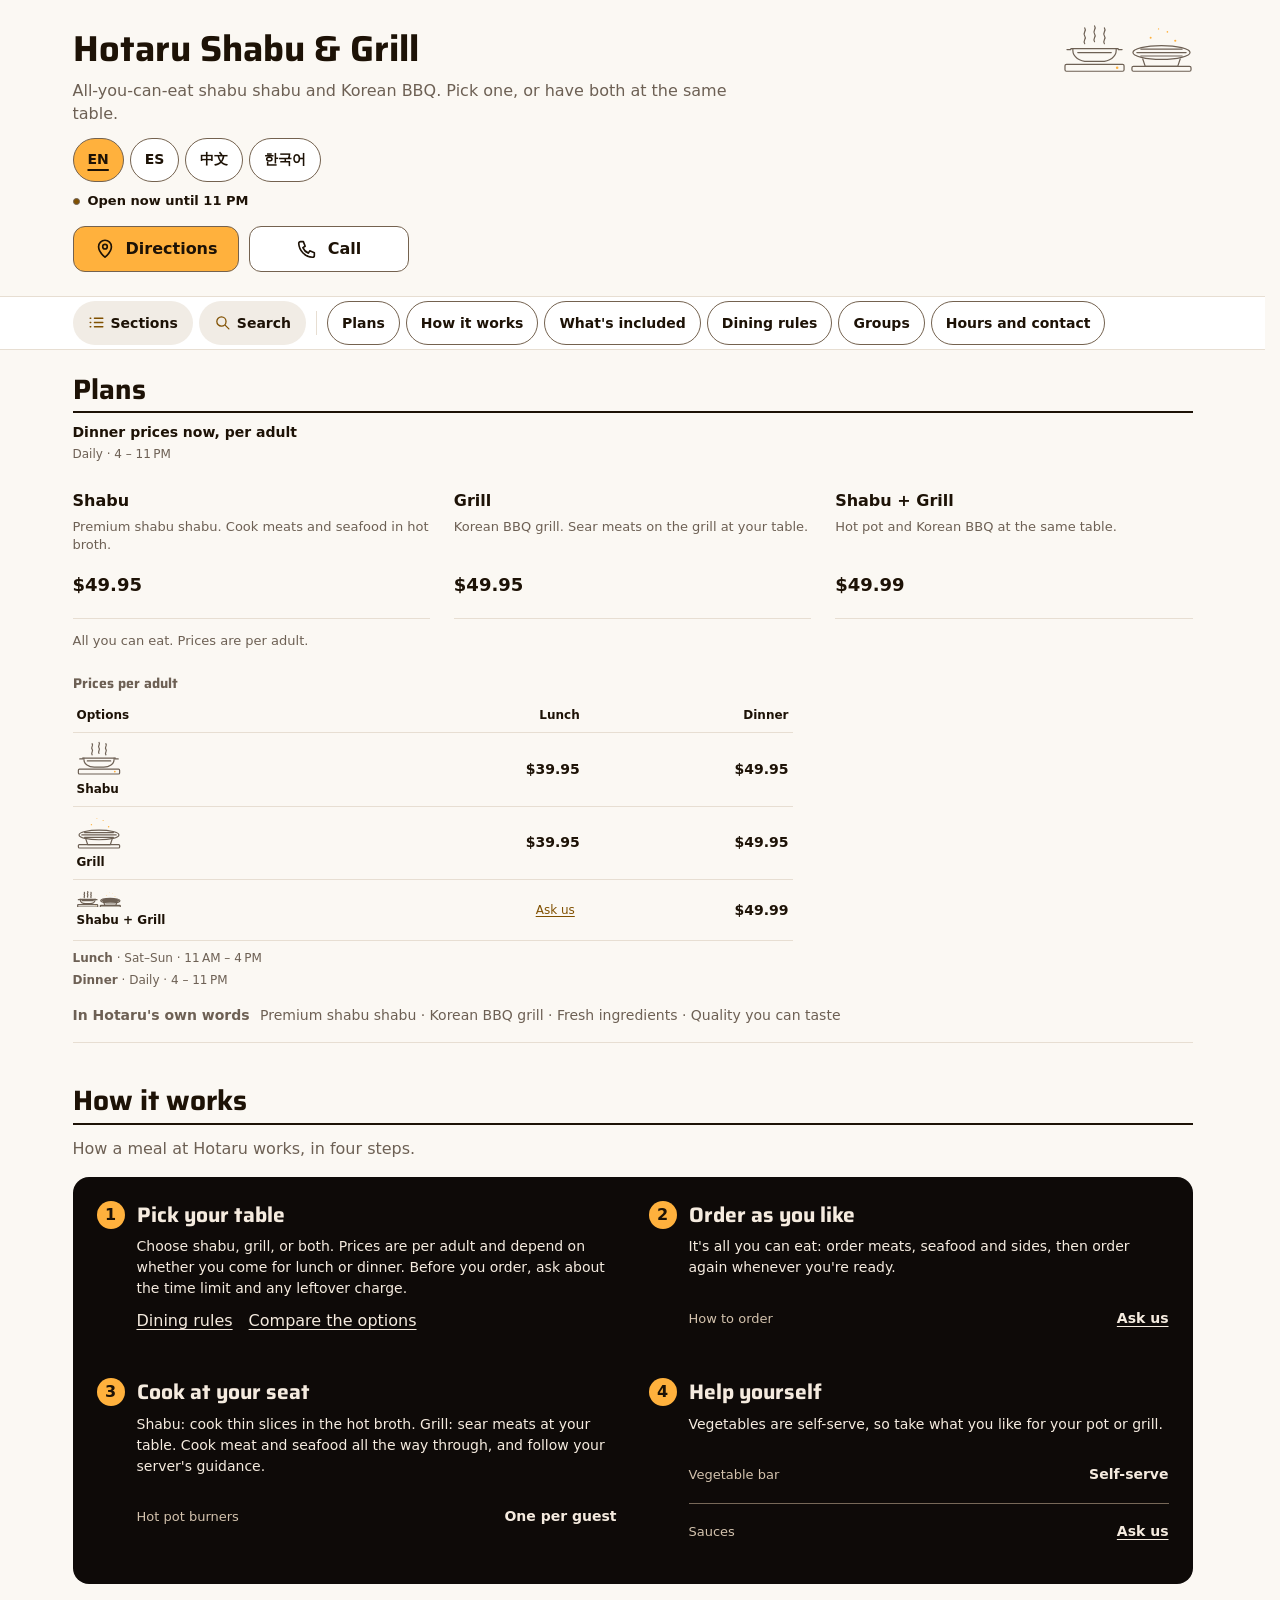
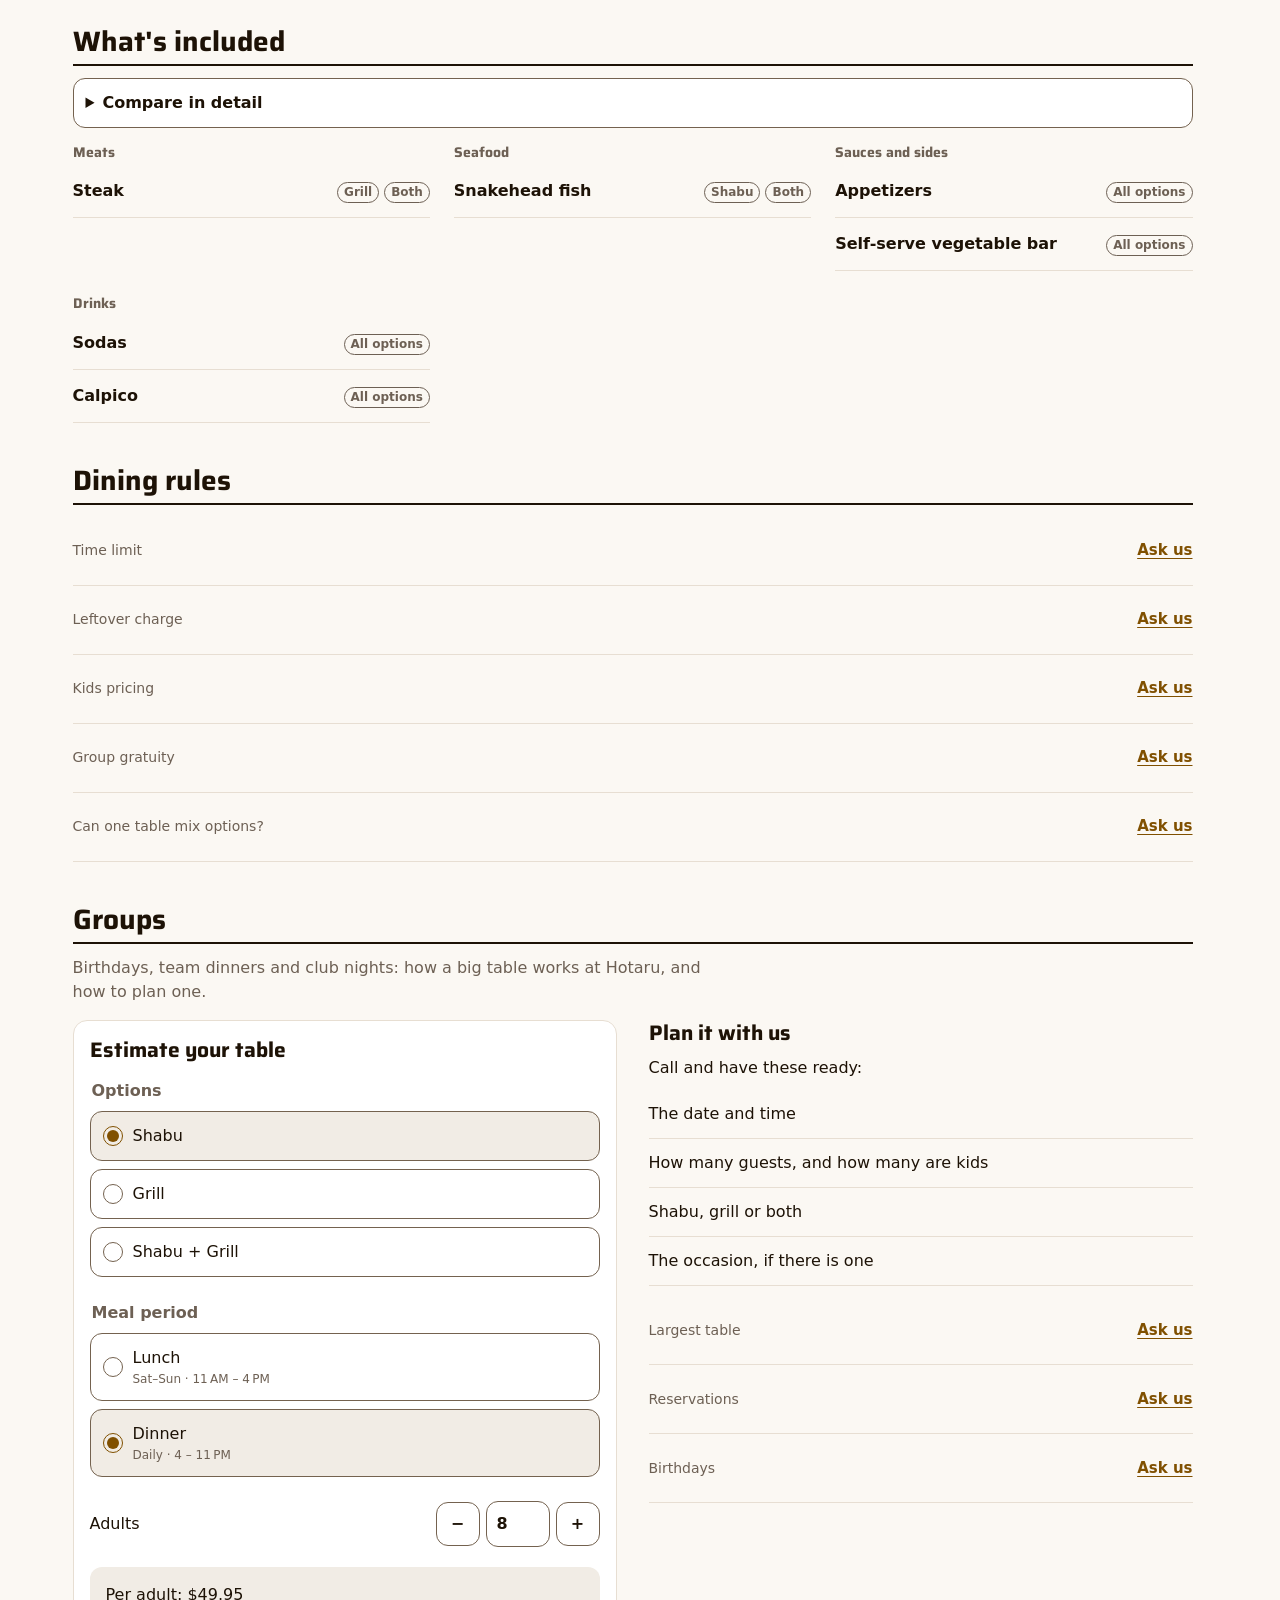
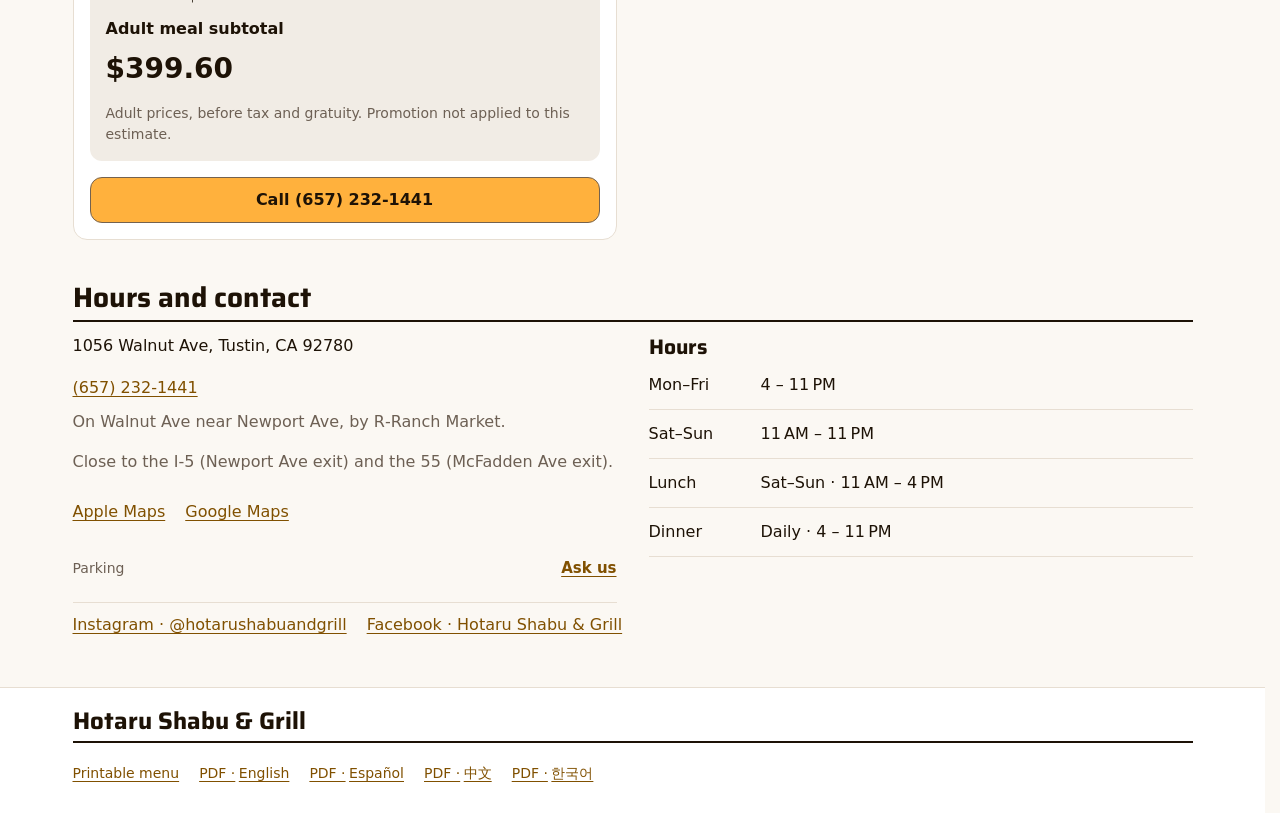
==== commit 6ab8342a: "UI/UX upgrade: content rule, price rows and one price table, navigation, wide screens, lighter 404; " ====
--- a/index.html
+++ b/index.html
@@ -1,5 +1,5 @@
 <!doctype html>
-<html lang="en"><head><meta charset="utf-8"><meta name="viewport" content="width=device-width,initial-scale=1"><meta name="robots" content="noindex"><meta name="referrer" content="strict-origin-when-cross-origin"><meta http-equiv="Content-Security-Policy" content="default-src 'none'; script-src 'self' 'sha256-e7Tr6mw0JrjP1IC+0TzhvADn//NV9JmMxMMouw3L9Ic=' 'sha256-xx3CDY/4mCmgZ61Rb2CbXenUeu61vQiD+9sSe502+Ts=' 'sha256-+5wg1lZI6ifP+BfTN6AP/NQEILzH3+WEDfLplGDnYkE=' 'sha256-SYLMceVQgyY0hL6MxV2Oa2E/E7Syv64Xq6XoISJIlE4=' 'sha256-G5ekdxTzf5GKdNXNPSuLkC2l80bsFi8DJxGQdm1XoJk=' 'sha256-7zUCyf5TNpKcX0qlipV6Eu2hay44/1de/gEb8LCNZEw='; style-src 'self' 'sha256-0YRVci3AgRwXTV3RvuQrVZnqXyuiWzMyhmCmVeVMIy0='; img-src 'self' data:; font-src 'self' data:; connect-src 'none'; object-src 'none'; base-uri 'none'; form-action 'none'"><meta name="theme-color" content="#fbf8f3"><title>Hotaru Shabu &amp; Grill</title><link rel="canonical" href="https://hotaru.fyt.life/"><link rel="alternate" hreflang="en" href="https://hotaru.fyt.life/?lang=en"><link rel="alternate" hreflang="es" href="https://hotaru.fyt.life/?lang=es"><link rel="alternate" hreflang="zh-Hans" href="https://hotaru.fyt.life/?lang=zh"><link rel="alternate" hreflang="ko" href="https://hotaru.fyt.life/?lang=ko"><script type="application/ld+json">{"@context":"https://schema.org","@type":"Restaurant","url":"https://hotaru.fyt.life/","name":"Hotaru Shabu & Grill","address":"1056 Walnut Ave, Tustin, CA 92780","telephone":"+16572321441","hasMenu":{"@type":"Menu","hasMenuSection":[{"@type":"MenuSection","name":"Plans","hasMenuItem":[{"@type":"MenuItem","name":"Shabu","description":"Premium shabu shabu. Cook meats and seafood in hot broth."},{"@type":"MenuItem","name":"Grill","description":"Korean BBQ grill. Sear meats on the grill at your table."},{"@type":"MenuItem","name":"Shabu + Grill","description":"Hot pot and Korean BBQ at the same table."}]}]}}</script><script id="startup-guard">/* Run before styles and page scripts. Without JavaScript (or if this file fails),
+<html lang="en"><head><meta charset="utf-8"><meta name="viewport" content="width=device-width,initial-scale=1"><meta name="robots" content="noindex"><meta name="referrer" content="strict-origin-when-cross-origin"><meta http-equiv="Content-Security-Policy" content="default-src 'none'; script-src 'self' 'sha256-e7Tr6mw0JrjP1IC+0TzhvADn//NV9JmMxMMouw3L9Ic=' 'sha256-xx3CDY/4mCmgZ61Rb2CbXenUeu61vQiD+9sSe502+Ts=' 'sha256-e9Yx2CMIyngC9aKBU2BpivKE23JEy5VouWL51BVPqRA=' 'sha256-5F+NlcfhsSjebqmsHz078shVuvMtWIcsddYIq8itPQY=' 'sha256-tJSegb8nMlb/O1DEZJ3AR+t1fuiH+2zkzpS/filOXo0=' 'sha256-RE1VDiSJFmK894C2v9GFqPYnjko75Q7+GO/jyjHSiR4='; style-src 'self' 'sha256-jwuBIIO0fyQP+hMr32D+HFakRz1QEsucHyMpI/1zR7I='; img-src 'self' data:; font-src 'self' data:; connect-src 'none'; object-src 'none'; base-uri 'none'; form-action 'none'"><meta name="theme-color" content="#fbf8f3"><title>Hotaru Shabu &amp; Grill</title><link rel="canonical" href="https://hotaru.fyt.life/"><link rel="alternate" hreflang="en" href="https://hotaru.fyt.life/?lang=en"><link rel="alternate" hreflang="es" href="https://hotaru.fyt.life/?lang=es"><link rel="alternate" hreflang="zh-Hans" href="https://hotaru.fyt.life/?lang=zh"><link rel="alternate" hreflang="ko" href="https://hotaru.fyt.life/?lang=ko"><script type="application/ld+json">{"@context":"https://schema.org","@type":"Restaurant","url":"https://hotaru.fyt.life/","name":"Hotaru Shabu & Grill","address":"1056 Walnut Ave, Tustin, CA 92780","telephone":"+16572321441","hasMenu":{"@type":"Menu","hasMenuSection":[{"@type":"MenuSection","name":"Plans","hasMenuItem":[{"@type":"MenuItem","name":"Shabu","description":"Premium shabu shabu. Cook meats and seafood in hot broth."},{"@type":"MenuItem","name":"Grill","description":"Korean BBQ grill. Sear meats on the grill at your table."},{"@type":"MenuItem","name":"Shabu + Grill","description":"Hot pot and Korean BBQ at the same table."}]}]}}</script><script id="startup-guard">/* Run before styles and page scripts. Without JavaScript (or if this file fails),
    the English fallback is visible immediately. Slow successful loads stay hidden. */
 (() => {
   const root = document.documentElement;
@@ -21,42 +21,95 @@
   root.classList.add("hotaru-loading");
 })();
 </script><style>@font-face{font-family:Saira;src:url('/assets/fonts/saira.subset.woff2') format('woff2');font-weight:400 800;font-stretch:normal;font-display:swap}
-:root{--ground:#fbf8f3;--panel:#ffffff;--key:#f1ece5;--key-selected:#ffb13d;--seam:#e7ded2;--text:#1d1206;--text-2:#6d6054;--text-3:#74624f;--amber:#ffb13d;--amber-ink:#1d1206;--accent-text:#805000;--preview:#fff0d6;--dark:#0e0a08;--paper:#f5ebdf;--dark-secondary:#d3c2ad;--dark-edge:#776858;--control-edge:var(--text-3);--ui:system-ui,-apple-system,'Segoe UI',Roboto,'Noto Sans',sans-serif;--display:Saira,var(--ui);color-scheme:light;scroll-padding-top:118px}
-*{box-sizing:border-box}html{background:var(--ground);-webkit-text-size-adjust:100%;scrollbar-gutter:stable}body{margin:0;background:var(--ground);color:var(--text);font:400 16px/1.5 var(--ui);padding-bottom:94px}button,input{font:inherit}button,a,input{touch-action:manipulation}button{cursor:pointer}a{color:var(--accent-text);text-underline-offset:.2em}button,input,select{color:var(--text);background:var(--panel);border:1px solid var(--control-edge);border-radius:12px;min-height:44px}button{padding:8px 14px;font-weight:600}input{padding:10px;max-width:100%}button[aria-pressed=true],a[aria-current=true]{border-color:var(--control-edge);background:var(--key-selected);color:var(--amber-ink)}:focus-visible{outline:2px solid var(--accent-text);outline-offset:3px;border-radius:8px}::selection{background:var(--amber);color:var(--amber-ink)}h1,h2,h3,p{margin:0}h1,h2,h3{font-family:var(--display);font-stretch:normal;font-weight:700;line-height:1.25}h1{font-size:28px}h2{font-size:28px}h3{font-size:21px}p+p{margin-top:10px}ul,ol{padding:0;margin:0;list-style:none}dl,dd{margin:0}.wrap{width:100%;max-width:1000px;padding-inline:16px;margin-inline:auto}.vh{position:absolute!important;width:1px;height:1px;overflow:hidden;clip-path:inset(50%);white-space:nowrap}.label{font-size:14px;font-weight:700;color:var(--text-2)}[hidden]{display:none!important}.skip{position:fixed;top:8px;left:8px;transform:translateY(-180%);z-index:10;background:var(--amber);color:var(--amber-ink);min-height:44px;padding:10px}.skip:focus{transform:none}
-/* Masthead and navigation share the reference engine look without a photo slot. */
-.preview-strip{background:var(--preview);color:var(--text);border-bottom:1px solid var(--seam);padding:8px 16px;font-size:12px;line-height:1.4}.masthead{padding-block:16px 12px}.brand-row{display:flex;justify-content:space-between;gap:10px;align-items:center}.mast-art{width:78px;flex:none;color:var(--text-2)}svg{display:block;width:100%;height:auto}.home-intro{margin-top:6px;color:var(--text-2);font-size:14px;line-height:1.45}.languages{display:flex;gap:6px;margin-top:12px}.languages a{display:flex;align-items:center;justify-content:center;min-width:44px;min-height:44px;padding:7px 14px;border:1px solid var(--control-edge);border-radius:999px;background:var(--panel);color:var(--text);text-decoration:none;font-weight:600;font-size:14px}.languages a[aria-current=true]{background:var(--amber);color:var(--amber-ink)}.status{display:flex;gap:8px;align-items:baseline;font-size:13px;line-height:1.4;margin-top:10px;font-weight:600}.status-dot{display:inline-block;flex:none;width:7px;height:7px;background:var(--panel);border:1px solid var(--text-2);border-radius:50%}.status-dot.on{background:var(--accent-text)}.tbc{display:inline-block;vertical-align:middle;font-size:12px;line-height:1.25;font-weight:500;padding:2px 6px;border:1px solid var(--text-2);border-radius:999px;color:var(--text-2);max-width:100%}.bar{display:flex;align-items:center;position:sticky;top:0;z-index:3;background:var(--panel);border-block:1px solid var(--seam)}.wordmark{display:none;align-items:center;min-height:44px;padding-inline:16px;font:700 16px/1.25 var(--display);text-decoration:none;flex:none}.is-stuck .wordmark{display:flex}.section-chips{display:flex;flex:1;min-width:0;gap:6px;overflow-x:auto;scrollbar-width:none;-webkit-overflow-scrolling:touch;scroll-padding:0 16px;padding-block:4px}.section-chips::-webkit-scrollbar{display:none}.section-chips>*{flex:none}.section-chips a,.section-chips button{display:inline-flex;align-items:center;gap:6px;min-width:44px;min-height:44px;border:1px solid var(--control-edge);background:var(--panel);color:var(--text);border-radius:999px;text-decoration:none;padding:0 14px;font-size:14px;line-height:1.125rem;font-weight:600;white-space:nowrap}.section-chips .tool{background:var(--key);border:0;padding-inline:15px}.section-chips .tool svg{width:17px;height:17px;flex:none;color:var(--accent-text)}.section-chips .sep{width:1px;background:var(--seam);align-self:stretch;margin:10px 4px}.section-chips a[aria-current]{background:var(--amber);color:var(--amber-ink);border-color:var(--control-edge)}.section-chips a:focus-visible,.section-chips button:focus-visible{outline-offset:-3px}
-@media(min-width:560px){.section-chips{padding-inline:24px;scroll-padding:0 24px}}
+:root{--ground:#fbf8f3;--panel:#ffffff;--key:#f1ece5;--key-selected:#ffb13d;--seam:#e7ded2;--text:#1d1206;--text-2:#6d6054;--text-3:#74624f;--amber:#ffb13d;--amber-ink:#1d1206;--accent-text:#805000;--dark:#0e0a08;--paper:#f5ebdf;--dark-secondary:#d3c2ad;--dark-edge:#776858;--control-edge:var(--text-3);--ui:system-ui,-apple-system,'Segoe UI',Roboto,'Noto Sans',sans-serif;--display:Saira,var(--ui);color-scheme:light;--bar-height:54px;--action-target:52px;--action-pad:10px;--actions-height:calc(var(--action-target) + var(--action-pad) + max(var(--action-pad),env(safe-area-inset-bottom)) + 1px);scroll-padding-top:calc(var(--bar-height) + 8px)}
+*{box-sizing:border-box}html{background:var(--ground);-webkit-text-size-adjust:100%;scrollbar-gutter:stable}body{margin:0;background:var(--ground);color:var(--text);font:400 16px/1.5 var(--ui);padding-bottom:var(--actions-height)}button,input{font:inherit}button,a,input{touch-action:manipulation}button{cursor:pointer}a{color:var(--accent-text);text-underline-offset:.2em}button,input,select{color:var(--text);background:var(--panel);border:1px solid var(--control-edge);border-radius:12px;min-height:44px}button{padding:8px 14px;font-weight:600}input{padding:10px;max-width:100%}button[aria-pressed=true],a[aria-current=true]{border-color:var(--control-edge);background:var(--key-selected);color:var(--amber-ink)}:focus-visible{outline:2px solid var(--accent-text);outline-offset:3px;border-radius:8px}::selection{background:var(--amber);color:var(--amber-ink)}h1,h2,h3,p{margin:0}h1,h2,h3{font-family:var(--display);font-stretch:normal;font-weight:700;line-height:1.25}h1{font-size:28px}h2{font-size:28px}h3{font-size:21px}p+p{margin-top:10px}ul,ol{padding:0;margin:0;list-style:none}dl,dd{margin:0}.wrap{width:100%;max-width:1000px;padding-inline:16px;margin-inline:auto}.vh{position:absolute!important;width:1px;height:1px;overflow:hidden;clip-path:inset(50%);white-space:nowrap}.label{font-size:14px;font-weight:700;color:var(--text-2)}[hidden]{display:none!important}.skip{position:fixed;top:8px;left:8px;transform:translateY(-180%);z-index:10;background:var(--amber);color:var(--amber-ink);min-height:44px;padding:10px}.skip:focus{transform:none}.masthead{padding-block:16px 12px}.brand-row{display:flex;justify-content:space-between;gap:10px;align-items:center}.mast-art{width:78px;flex:none;color:var(--text-2)}svg{display:block;width:100%;height:auto}.home-intro{margin-top:6px;color:var(--text-2);font-size:14px;line-height:1.45}.languages{display:flex;gap:6px;margin-top:12px}.languages a{display:flex;align-items:center;justify-content:center;min-width:44px;min-height:44px;padding:7px 14px;border:1px solid var(--control-edge);border-radius:999px;background:var(--panel);color:var(--text);text-decoration:none;font-weight:600;font-size:14px}.languages a[aria-current=true]{background:var(--amber);color:var(--amber-ink)}.status{display:flex;gap:8px;align-items:baseline;font-size:13px;line-height:1.4;margin-top:10px;font-weight:600}.status-dot{display:inline-block;flex:none;width:7px;height:7px;background:var(--panel);border:1px solid var(--text-2);border-radius:50%}.status-dot.on{background:var(--accent-text)}.bar{display:flex;align-items:center;position:sticky;top:0;z-index:3;background:var(--panel);border-block:1px solid var(--seam)}.wordmark{display:none;align-items:center;min-height:44px;padding-inline:16px;font:700 16px/1.25 var(--display);text-decoration:none;flex:none}.is-stuck .wordmark{display:flex}.bar-inner{display:flex;align-items:center;gap:10px;min-width:0;padding-right:0}.bar-tools{display:flex;gap:6px;flex:none}.section-chips{display:flex;flex:1;min-width:0;gap:6px;overflow-x:auto;scrollbar-width:none;-webkit-overflow-scrolling:touch;scroll-padding:0 16px;padding:4px 16px 4px 0}.section-chips::-webkit-scrollbar{display:none}.section-chips>*{flex:none}.section-chips a,.bar-tools button{display:inline-flex;align-items:center;gap:6px;min-width:44px;min-height:44px;border:1px solid var(--control-edge);background:var(--panel);color:var(--text);border-radius:999px;text-decoration:none;padding:0 14px;font-size:14px;line-height:1.125rem;font-weight:600;white-space:nowrap}.bar-tools .tool{background:var(--key);border:0;padding-inline:15px}.bar-tools .tool svg{width:17px;height:17px;flex:none;color:var(--accent-text)}.bar-inner .sep{width:1px;flex:none;background:var(--seam);align-self:stretch;margin-block:14px}.section-chips a[aria-current]{background:var(--amber);color:var(--amber-ink);border-color:var(--control-edge)}.section-chips a:focus-visible,.bar-tools button:focus-visible{outline-offset:-3px}
+@media(min-width:560px){.bar-inner{padding-left:24px}.section-chips{padding-right:24px;scroll-padding:0 24px}}
+@media(max-width:559px){.bar .wordmark{display:none}.is-stuck .tool{width:44px;height:44px;padding:0;justify-content:center}}
 
 /* Three item rows keep amounts on a common right edge. */
-.promo{background:var(--amber);color:var(--amber-ink);border-radius:16px;padding:16px;margin-top:14px;font-size:18px;font-weight:700;line-height:1.35}.promo .tbc,.dated-offer .tbc{color:var(--amber-ink);border-color:var(--amber-ink)}.prices-section{padding-top:22px}.prices-section h2{font-size:28px;color:var(--text);margin-bottom:10px;border-bottom:2px solid var(--text);padding-bottom:4px}.nowline{font-size:14px;line-height:1.4;font-weight:600}.price-window{color:var(--text-2);font-size:12px;line-height:1.4;margin-top:4px}.plan-prices{display:grid;margin-top:8px}.plan-price{display:grid;grid-template-columns:minmax(0,1fr) auto;column-gap:12px;border-bottom:1px solid var(--seam);padding:8px 0;min-width:0}.plan-price h3{font-family:var(--ui);font-size:16px;line-height:1.3}.plan-copy{min-height:44px;display:flex;flex-direction:column;justify-content:center;color:var(--text);text-decoration:none}.plan-summary{color:var(--text-2);font-size:13px;line-height:1.4;margin-top:3px}.plan-price>[data-price]{grid-column:2;grid-row:1;display:flex;flex-wrap:wrap;align-items:center;justify-content:flex-end;gap:4px;align-self:start;min-height:44px;max-width:112px}.kprice,.readout{display:inline-flex;align-items:center;max-width:100%}.amount{font:700 18px/1.3 var(--ui);font-feature-settings:"tnum";white-space:nowrap;color:var(--text)}.unavailable{font-size:12px;line-height:1.3;color:var(--text-2)}.meal-picker{display:grid;grid-template-columns:repeat(3,minmax(0,1fr));margin-top:10px;border-bottom:1px solid var(--control-edge)}.meal-picker button{position:relative;font-size:14px;border:none;border-radius:0;background:none;color:var(--text-2)}.meal-picker button[aria-pressed=true]{background:none;color:var(--accent-text);border-bottom:1px solid var(--accent-text)}.meal-picker button[aria-pressed=true]::after{content:'';position:absolute;height:3px;bottom:1px;left:14px;right:14px;background:var(--amber)}.ayce-note{font-size:13px;color:var(--text-2);margin-top:12px}.plan-details{display:grid;gap:12px;margin-top:28px}.plan-detail{border:1px solid var(--seam);border-radius:14px;padding:16px;background:var(--panel);scroll-margin-top:118px}.plan-art{color:var(--text-2);width:100px;float:right;margin:0 0 8px 8px}.plan-detail h3{font-size:24px}.plan-detail>p{color:var(--text-2);margin-block:8px 16px}.static-price{border-top:1px solid var(--seam);padding-block:12px;display:grid;grid-template-columns:1fr auto;gap:8px}.static-price>span{text-align:right}.static-price small{grid-column:1/-1;color:var(--text-2)}.promise{padding:24px 0;border-bottom:1px solid var(--seam)}.promise h2{margin-bottom:10px}.promise p{color:var(--text-2);font-size:15px}
-/* Ruled sections, a single dark steps card, and quietly qualified facts. */
-.menu-section{padding-top:32px;scroll-margin-top:112px}.menu-section>h2{margin-bottom:12px;border-bottom:2px solid var(--text);padding-bottom:5px}.menu-section>p{color:var(--text-2);margin-bottom:16px}.steps{border-radius:16px;background:var(--dark);color:var(--paper);padding:20px 16px}.steps>li{display:grid;grid-template-columns:28px minmax(0,1fr);gap:12px}.steps>li+li{padding-top:24px}.step-number{border-radius:50%;width:28px;height:28px;display:flex;align-items:center;justify-content:center;font-weight:700;background:var(--amber);color:var(--amber-ink)}.steps h3{margin-block:1px 8px}.steps p{color:var(--paper);font-size:14px;line-height:1.5}.fact{padding:12px 0;border-bottom:1px solid var(--seam);display:flex;flex-wrap:wrap;align-items:baseline;justify-content:space-between;gap:8px}.fact dt{font-size:14px;color:var(--text-2)}.fact dt a{display:inline-flex;min-height:44px;align-items:center}.fact dd{font-weight:600;font-size:15px}.step-facts{margin-top:12px;padding:16px;border:1px solid var(--seam);border-radius:14px;background:var(--panel)}.step-fact-group+.step-fact-group{margin-top:20px}.step-fact-group h3{font-family:var(--ui);font-size:13px;line-height:1.4;color:var(--text-2);margin:0 0 4px}.step-fact-group h3 span{margin-right:6px}.text-link{display:inline-flex;align-items:center;min-height:44px;margin-top:8px}.sample-note{font-size:14px;color:var(--text-2);margin-bottom:16px}.included-grid{display:grid;grid-template-columns:repeat(auto-fit,minmax(min(100%,290px),1fr));gap:24px}.included-group h3{margin-bottom:4px}.included-group li{display:flex;flex-wrap:wrap;gap:8px;align-items:baseline;justify-content:space-between;padding-block:14px;min-height:46px;border-bottom:1px solid var(--seam)}.item-name{font-weight:600}.marks{display:inline-flex;flex-wrap:wrap;gap:5px;align-items:center}.chip{border:1px solid var(--text-2);color:var(--text-2);border-radius:999px;padding:2px 6px;font-size:12px;line-height:1.25;font-weight:600}.item-photo{width:96px;height:72px;object-fit:contain;border-radius:10px}.rules{display:grid;gap:0 20px}.rules .fact{display:block}.rules dt{margin-bottom:8px}details{margin-top:20px;border:1px solid var(--control-edge);border-radius:12px;background:var(--panel)}summary{min-height:44px;padding:12px;cursor:pointer;font-weight:600}table{border-collapse:collapse;width:100%;table-layout:auto;font-size:14px}th,td{padding:8px 6px;text-align:left;border-bottom:1px solid var(--seam);overflow-wrap:anywhere}th{font-weight:600}td{text-align:center}details th:not(:first-child){width:1%}details td{color:var(--accent-text)}details .marks{display:flex}details th .tbc{font-size:11px}details caption{font-size:14px}
-/* Option cards retain native radios and the labelled native number stepper. */
-.group-columns{display:grid;gap:24px}.group-columns h3{margin-bottom:10px}.checklist li{padding:12px 0;border-bottom:1px solid var(--seam)}.checklist{margin-block:10px}#estimator{background:var(--panel);border:1px solid var(--seam);border-radius:14px;padding:16px}fieldset{border:0;padding:0;margin:16px 0}legend{font-weight:600;color:var(--text-2);margin-bottom:8px}fieldset label{display:flex;align-items:center;gap:10px;min-height:48px;padding:12px;border:1px solid var(--control-edge);border-radius:12px;margin-bottom:8px;cursor:pointer}input[type=radio]{appearance:none;width:20px;height:20px;min-height:0;margin:0;border-radius:50%;padding:3px;background-clip:content-box;flex:none}input[type=radio]:checked{background-color:var(--accent-text);border-color:var(--accent-text)}label small{display:block;font-size:12px;color:var(--text-2)}.adult-label{display:flex;justify-content:space-between;align-items:center;gap:16px}.adult-label input{width:100px;font-weight:700;font-feature-settings:"tnum"}output{display:grid;gap:10px;padding-top:20px}output .amount{font-size:28px}#estimate-note{font-size:14px;color:var(--text-2);margin-top:16px}.hours>div{display:grid;grid-template-columns:100px 1fr;gap:12px;padding-block:12px;border-bottom:1px solid var(--seam)}.hours small{display:block;color:var(--text-2);font-size:13px}.map-links,.social-links,.print-links{display:flex;flex-wrap:wrap;gap:8px 20px}.map-links a,.social-links a,.print-links a{display:inline-flex;align-items:center;min-height:44px}address{font-style:normal}.footer{background:var(--panel);border-top:1px solid var(--seam);padding-block:28px;margin-top:40px;color:var(--text-2);font-size:14px}.footer h2{font-size:24px;margin-bottom:16px;padding-bottom:5px;border-bottom:2px solid var(--text);color:var(--text)}.footer h3{margin-bottom:8px}.preview{margin-top:16px}.translation-note{font-size:13px}
-.actions{position:fixed;inset:auto 0 0;z-index:4;background:var(--panel);border-top:1px solid var(--seam);padding:10px 16px max(10px,env(safe-area-inset-bottom));display:grid;grid-template-columns:repeat(2,minmax(0,1fr));gap:10px}.actions a{display:flex;align-items:center;justify-content:center;gap:10px;min-height:52px;text-decoration:none;border:1px solid var(--control-edge);border-radius:12px;background:var(--panel);color:var(--text);font-weight:700}.actions svg{width:22px;height:22px}.actions .primary{color:var(--amber-ink);background:var(--amber);border-color:var(--control-edge)}.actions:has(>a:nth-child(3)){grid-template-columns:repeat(3,minmax(0,1fr))}.sheet{background:var(--panel);color:var(--text);border:1px solid var(--control-edge);border-radius:20px 20px 0 0;padding:24px 16px max(24px,env(safe-area-inset-bottom));position:fixed;inset:auto 0 0;margin:0 auto;width:min(100%,660px);max-width:100%;height:fit-content;max-height:85dvh;overflow-y:auto;box-shadow:0 -8px 32px rgb(29 18 6 / .12)}.sheet::backdrop{background:rgb(14 10 8 / .48)}.sheet-head{display:flex;justify-content:space-between;gap:12px;align-items:center;margin-bottom:16px}.sheet-head h2{font-size:24px}.sheet-head button{border-radius:999px}.sheet-links{display:grid}.sheet-links a{padding:10px 8px;min-height:44px;border-bottom:1px solid var(--control-edge)}.sheet input[type=search],#share-url{width:100%;margin-block:8px 16px}.sheet-open{overflow:hidden}.sheet label{display:block;font-size:14px}.sheet button{min-width:44px}.recovery{padding-block:30px}
+.promo{background:var(--amber);color:var(--amber-ink);border-radius:16px;padding:16px;margin-top:14px;font-size:18px;font-weight:700;line-height:1.35}.prices-section{margin-top:22px}.prices-section h2{font-size:28px;color:var(--text);margin-bottom:10px;border-bottom:2px solid var(--text);padding-bottom:4px}.nowline{font-size:14px;line-height:1.4;font-weight:600}.price-window{color:var(--text-2);font-size:12px;line-height:1.4;margin-top:4px}.plan-prices{display:grid;margin-top:8px}.plan-price{display:grid;grid-template-columns:minmax(0,1fr) auto;column-gap:12px;border-bottom:1px solid var(--seam);padding:8px 0;min-width:0}.plan-price h3{font-family:var(--ui);font-size:16px;line-height:1.3}.plan-copy{min-height:44px;display:flex;flex-direction:column;justify-content:center;color:var(--text);text-decoration:none}.plan-summary{color:var(--text-2);font-size:13px;line-height:1.4;margin-top:3px}.plan-price>[data-price]{grid-column:2;grid-row:1;display:flex;flex-wrap:wrap;align-items:center;justify-content:flex-end;gap:4px;align-self:start;min-height:44px;max-width:112px}.kprice,.readout{display:inline-flex;align-items:center;max-width:100%}.amount{font:700 18px/1.3 var(--ui);font-feature-settings:"tnum";white-space:nowrap;color:var(--text)}.unavailable{font-size:12px;line-height:1.3;color:var(--text-2)}.ayce-note{font-size:13px;color:var(--text-2);margin-top:12px}.promise{padding:16px 0;border-bottom:1px solid var(--seam);color:var(--text-2);font-size:14px}.promise .label{margin-right:6px}
+/* Ruled sections and one dark card containing each step and its facts. */
+.menu-section{margin-top:32px}.menu-section>h2{margin-bottom:12px;border-bottom:2px solid var(--text);padding-bottom:5px}.menu-section>p{color:var(--text-2);margin-bottom:16px}.steps{border-radius:16px;background:var(--dark);color:var(--paper);padding:20px 16px}.steps>li{display:grid;grid-template-columns:28px minmax(0,1fr);gap:12px}.steps>li+li{padding-top:24px}.step-number{border-radius:50%;width:28px;height:28px;display:flex;align-items:center;justify-content:center;font-weight:700;background:var(--amber);color:var(--amber-ink)}.steps h3{margin-block:1px 8px}.steps p{color:var(--paper);font-size:14px;line-height:1.5}.fact{padding:12px 0;border-bottom:1px solid var(--seam);display:flex;flex-wrap:wrap;align-items:baseline;justify-content:space-between;gap:8px}.fact dt{font-size:14px;color:var(--text-2)}.fact dt a{display:inline-flex;min-height:44px;align-items:center}.fact dd{font-weight:600;font-size:15px}.text-link{display:inline-flex;align-items:center;min-height:44px;margin-top:8px}.included-grid{display:grid;grid-template-columns:repeat(auto-fit,minmax(min(100%,290px),1fr));gap:24px}.included-group h3{margin-bottom:4px}.included-group li{display:flex;flex-wrap:wrap;gap:8px;align-items:baseline;justify-content:space-between;padding-block:14px;min-height:46px;border-bottom:1px solid var(--seam)}.item-name{font-weight:600}.marks{display:inline-flex;flex-wrap:wrap;gap:5px;align-items:center}.chip{border:1px solid var(--text-2);color:var(--text-2);border-radius:999px;padding:2px 6px;font-size:12px;line-height:1.25;font-weight:600}.item-photo{width:96px;height:72px;object-fit:contain;border-radius:10px}.rules{display:grid;gap:0 20px}.rules .fact{display:flex}.rules dt{flex:1;min-width:0}.rules dd{margin-left:auto}details{margin-bottom:16px;border:1px solid var(--control-edge);border-radius:12px;background:var(--panel)}summary{min-height:44px;padding:12px;cursor:pointer;font-weight:600}table{border-collapse:collapse;width:100%;table-layout:auto;font-size:14px}th,td{padding:8px 6px;text-align:left;border-bottom:1px solid var(--seam);overflow-wrap:anywhere}th{font-weight:600}td{text-align:center}details table{table-layout:fixed;font-size:12px}details th:first-child{width:37%}details th,details td{padding:8px 4px;overflow-wrap:normal;word-break:normal}details th:not(:first-child){text-align:center}details td{color:var(--accent-text)}details caption{font-size:14px}
+/* Estimate first, with labelled radios and a validated number stepper. */
+.group-columns{display:grid;gap:24px}.group-columns h3{margin-bottom:10px}.checklist li{padding:12px 0;border-bottom:1px solid var(--seam)}.checklist{margin-block:10px}#estimator{background:var(--panel);border:1px solid var(--seam);border-radius:14px;padding:16px}fieldset{border:0;padding:0;margin:16px 0}legend{font-weight:600;color:var(--text-2);margin-bottom:8px}fieldset label{display:flex;align-items:center;gap:10px;min-height:48px;padding:12px;border:1px solid var(--control-edge);border-radius:12px;margin-bottom:8px;cursor:pointer}input[type=radio]{appearance:none;width:20px;height:20px;min-height:0;margin:0;border-radius:50%;padding:3px;background-clip:content-box;flex:none}input[type=radio]:checked{background-color:var(--accent-text);border-color:var(--accent-text)}label small{display:block;font-size:12px;color:var(--text-2)}.adult-label{display:flex;flex-wrap:wrap;justify-content:space-between;align-items:center;gap:8px}.adult-stepper{display:flex;align-items:center;gap:6px}.adult-stepper button{width:44px;height:44px;padding:0}.adult-label input{width:64px;font-weight:700;font-feature-settings:"tnum"}.estimate-summary{background:var(--key);border-radius:12px;padding:16px;margin-top:20px}output{display:grid;gap:10px}output .amount{font-size:28px}#estimate-note{font-size:14px;color:var(--text-2);margin-top:16px}.hours>div{display:grid;grid-template-columns:minmax(0,100px) minmax(0,1fr);gap:12px;padding-block:12px;border-bottom:1px solid var(--seam)}.hours small{display:block;color:var(--text-2);font-size:13px}.map-links,.social-links,.print-links{display:flex;flex-wrap:wrap;gap:8px 20px}.map-links a,.social-links a,.print-links a{display:inline-flex;align-items:center;min-height:44px;gap:.25em}address{font-style:normal}.footer{background:var(--panel);border-top:1px solid var(--seam);padding-block:28px;margin-top:40px;color:var(--text-2);font-size:14px}.footer h2{font-size:24px;margin-bottom:16px;padding-bottom:5px;border-bottom:2px solid var(--text);color:var(--text)}
+.group-action{display:flex;align-items:center;justify-content:center;min-height:44px;margin-top:16px;padding:10px 14px;border:1px solid var(--control-edge);border-radius:12px;text-decoration:none;font-weight:700}.group-action.primary{background:var(--amber);color:var(--amber-ink)}
+.actions{position:fixed;inset:auto 0 0;z-index:4;background:var(--panel);border-top:1px solid var(--seam);padding:var(--action-pad) 16px max(var(--action-pad),env(safe-area-inset-bottom));display:grid;grid-template-columns:repeat(2,minmax(0,1fr));gap:10px}.actions a{display:flex;align-items:center;justify-content:center;gap:10px;min-height:var(--action-target);text-decoration:none;border:1px solid var(--control-edge);border-radius:12px;background:var(--panel);color:var(--text);font-weight:700}.actions svg{width:22px;height:22px}.actions .primary{color:var(--amber-ink);background:var(--amber);border-color:var(--control-edge)}.actions:has(>a:nth-child(3)){grid-template-columns:repeat(3,minmax(0,1fr))}.sheet{background:var(--panel);color:var(--text);border:1px solid var(--control-edge);border-radius:20px 20px 0 0;padding:0;position:fixed;inset:auto 0 0;margin:0 auto;width:min(100%,660px);max-width:100%;height:fit-content;max-height:85dvh;overflow:hidden;box-shadow:0 -8px 32px rgb(29 18 6 / .12)}.sheet::backdrop{background:rgb(14 10 8 / .48)}.sheet[open]{display:flex;flex-direction:column}.sheet-body{min-height:0;overflow-y:auto;padding:0 16px max(24px,env(safe-area-inset-bottom))}.sheet-head{flex:none;padding:16px;display:flex;justify-content:space-between;gap:12px;align-items:center;border-bottom:1px solid var(--seam)}.sheet-head h2{font-size:24px}.sheet-head button{border-radius:999px}.sheet-links{display:grid}.sheet-links a{display:flex;flex-direction:column;justify-content:center;padding:10px 8px;min-height:44px;border-bottom:1px solid var(--seam)}.sheet input[type=search],#share-url{width:100%;margin-block:8px 16px}.sheet-open{overflow:hidden}.sheet label{display:block;font-size:14px}.sheet button{min-width:44px}
 /* The independent fallback and embedded offline page use these same light tokens. */
-#runtime{display:none}.hotaru-ready #runtime{display:block}.hotaru-loading #fallback{display:none}.fallback{padding:16px;max-width:1000px;margin:auto}.fallback h2{margin:24px 0 12px;border-bottom:2px solid var(--text);padding-bottom:5px}.fallback h3{margin:12px 0}.fallback nav a,.fallback a{display:inline-flex;min-height:44px;align-items:center;margin-right:16px}.fallback li{padding:12px 0;border-bottom:1px solid var(--seam)}.fallback table{margin:16px 0}.fallback [data-price]{font-weight:700;font-feature-settings:"tnum"}.fallback .preview{margin-block:10px;background:var(--preview);color:var(--text);padding:8px}.fallback .fact{display:block}.fallback .fact dt{margin-bottom:6px}.dated-offer{background:var(--amber);color:var(--amber-ink);padding:14px;border-radius:14px;margin-block:14px}
+#runtime{display:none}.hotaru-ready #runtime{display:block}.hotaru-loading #fallback{display:none}.fallback{padding:16px;max-width:1000px;margin:auto}.fallback h2{margin:24px 0 12px;border-bottom:2px solid var(--text);padding-bottom:5px}.fallback h3{margin:12px 0}.fallback nav a,.fallback a{display:inline-flex;min-height:44px;align-items:center;margin-right:16px}.fallback li{padding:12px 0;border-bottom:1px solid var(--seam)}.fallback table{margin:16px 0}.fallback [data-price]{font-weight:700;font-feature-settings:"tnum"}.dated-offer{background:var(--amber);color:var(--amber-ink);padding:14px;border-radius:14px;margin-block:14px}
 :root:lang(zh){--ui:system-ui,-apple-system,'Segoe UI',Roboto,'Noto Sans','PingFang SC','Hiragino Sans GB','Microsoft YaHei','Noto Sans CJK SC',sans-serif}:root:lang(ko){--ui:system-ui,-apple-system,'Segoe UI',Roboto,'Noto Sans','Apple SD Gothic Neo','Malgun Gothic','Noto Sans CJK KR',sans-serif;word-break:keep-all;overflow-wrap:anywhere}
-@media(min-width:720px){.plan-details{grid-template-columns:repeat(3,minmax(0,1fr))}.plan-art{float:none;width:140px;margin-inline:auto}.group-columns{grid-template-columns:1fr 1fr}.rules{grid-template-columns:repeat(3,minmax(0,1fr))}.masthead{padding-block:24px}.brand-row h1{font-size:36px}.mast-art{width:130px}.home-intro{font-size:16px}.preview-strip{text-align:center}.actions{justify-content:center;grid-template-columns:repeat(2,minmax(0,280px))}.sheet{border-radius:20px;inset:0;margin:auto}.steps{padding:24px}.menu-section{padding-top:40px}}
-/* The short phone gives prices priority; the promo follows them, with no disclosure hidden. */
+@media(min-width:720px){.masthead{padding-block:24px}.brand-row h1{font-size:36px}.mast-art{width:130px}.home-intro{font-size:16px}.actions{justify-content:center;grid-template-columns:repeat(2,minmax(0,280px))}.sheet{border-radius:20px;inset:0;margin:auto}.steps{padding:24px}.menu-section{margin-top:40px}}
+/* The short phone gives prices priority; the promo follows them. */
 .price-overview{display:contents}
-@media(max-width:399px){.wrap{padding-inline:16px}.masthead{padding-block:10px}.brand-row h1{font-size:25px}.mast-art{width:64px}.promo{font-size:16px;padding:12px}.plan-price{padding-block:4px}.plan-summary{font-size:12px}.prices-section{padding-top:14px}.prices-section h2{font-size:26px;margin-bottom:6px}.bar .wordmark{display:none}}
-@media(max-width:399px) and (max-height:740px){.wrap{padding-inline:12px}.preview-strip{padding:4px 12px;font-size:11px}.masthead{padding-block:4px}.brand-row{gap:6px}.brand-row h1{font-size:21px;line-height:1.2}.mast-art{width:48px}.home-intro{font-size:12px;line-height:1.3;margin-top:3px}.languages{margin-top:4px;gap:4px}.languages a{padding-block:4px;padding-inline:12px}.status{font-size:12px;line-height:1.35;margin-top:4px;gap:6px}.status .tbc{font-size:11px}.section-chips{padding-block:0}.prices-section{padding-top:6px}.prices-section h2{font-size:23px;margin-bottom:4px;padding-bottom:2px}.nowline{font-size:12px}.price-window{margin-top:2px;font-size:11px}.plan-prices{margin-top:2px}.plan-price{padding-block:2px;column-gap:8px}.plan-price h3{font-size:14px}.plan-copy{justify-content:flex-start;padding-top:3px}.plan-summary{font-size:11px;line-height:1.3;margin-top:2px}.plan-price>[data-price]{max-width:85px;align-items:flex-start;padding-top:3px}.amount{font-size:16px}.plan-price .tbc{font-size:11px}.meal-picker{margin-top:4px}}
-@media(prefers-reduced-motion:reduce){*,*::before,*::after{animation:none!important;transition:none!important;scroll-behavior:auto!important}}
-
-.fallback-preview{background:var(--preview);color:var(--text);padding:10px 12px;margin:-16px -16px 16px;font-size:12px;line-height:1.4}.fallback-preview .preview{padding:0;margin:0}.fallback-preview p+p{margin:0}.fallback .steps>li{border:0;padding:0}.fallback .steps>li+li{padding-top:24px}.fallback .steps h3{margin:0 0 8px}.fallback .step-fact-group h3{margin:0 0 4px}
+@media(max-width:399px){.wrap{padding-inline:16px}.masthead{padding-block:10px}.brand-row h1{font-size:25px}.mast-art{width:64px}.promo{font-size:16px;padding:12px}.plan-price{padding-block:4px}.plan-summary{font-size:12px}.prices-section{margin-top:14px}.prices-section h2{font-size:26px;margin-bottom:6px}.bar .wordmark{display:none}}
+@media(max-width:399px) and (max-height:740px){.wrap{padding-inline:12px}.masthead{padding-block:4px}.brand-row{gap:6px}.brand-row h1{font-size:21px;line-height:1.2}.mast-art{width:48px}.home-intro{font-size:12px;line-height:1.3;margin-top:3px}.languages{margin-top:4px;gap:4px}.languages a{padding-block:4px;padding-inline:12px}.status{font-size:12px;line-height:1.35;margin-top:4px;gap:6px}.section-chips{padding-block:0}.prices-section{margin-top:6px}.prices-section h2{font-size:23px;margin-bottom:4px;padding-bottom:2px}.nowline{font-size:12px}.price-window{margin-top:2px;font-size:11px}.plan-prices{margin-top:2px}.plan-price{padding-block:2px;column-gap:8px}.plan-price h3{font-size:14px}.plan-copy{justify-content:flex-start;padding-top:3px}.plan-summary{font-size:11px;line-height:1.3;margin-top:2px}.plan-price>[data-price]{max-width:85px;align-items:flex-start;padding-top:3px}.amount{font-size:16px}}
+@media(prefers-reduced-motion:reduce){*,*::before,*::after{animation:none!important;transition:none!important;scroll-behavior:auto!important}}.fallback .steps>li{border:0;padding:0}.fallback .steps>li+li{padding-top:24px}.fallback .steps h3{margin:0 0 8px}
 
 @media(max-width:399px) and (max-height:740px){
  .prices-section{display:grid;grid-template-columns:auto minmax(0,1fr);column-gap:10px}
  .prices-section h2{grid-column:1;grid-row:1;align-self:start;font-size:21px}
  #live-prices{display:contents}.nowline{grid-column:2;grid-row:1}
- .price-window,.plan-prices,.meal-picker,.ayce-note{grid-column:1 / -1}
+ .price-window,.plan-prices,.ayce-note{grid-column:1 / -1}
  .plan-price{display:block;position:relative}.plan-price h3{padding-right:90px}
  .plan-price>[data-price]{position:absolute;right:0;top:2px}
  .plan-copy{padding-top:3px}.plan-summary{margin-top:4px}
 }
 @media(max-width:359px) and (max-height:620px){.price-overview{display:flex;flex-direction:column}.price-overview .promo{order:2}}
-</style><meta name="description" content="Concept preview: all-you-can-eat shabu shabu and Korean BBQ in Tustin. Pick one, or have both at the same table."><meta property="og:type" content="website"><meta property="og:site_name" content="Hotaru Shabu &amp; Grill"><meta property="og:title" content="Hotaru Shabu &amp; Grill · Shabu, grill or both in Tustin"><meta property="og:description" content="Concept preview: all-you-can-eat shabu shabu and Korean BBQ in Tustin. Pick one, or have both at the same table."><meta property="og:url" content="https://hotaru.fyt.life/"><meta property="og:image" content="https://hotaru.fyt.life/assets/share.png"><meta property="og:image:width" content="1200"><meta property="og:image:height" content="630"><meta property="og:image:alt" content="Hotaru Shabu &amp; Grill: shabu, grill or both, all you can eat, in Tustin"><meta name="twitter:card" content="summary_large_image"><link rel="icon" href="data:image/svg+xml,%3Csvg xmlns='http://www.w3.org/2000/svg' viewBox='0 0 32 32'%3E%3Crect width='32' height='32' rx='7' fill='%230e0a08'/%3E%3Ccircle cx='16' cy='16' r='6' fill='%23ffb13d'/%3E%3C/svg%3E"></head><body data-page="menu"><a class="skip" id="skip" href="#fallback-main">Skip to content</a><div id="fallback" class="fallback" lang="en"><main id="fallback-main"><div class="fallback-preview"><p class="preview">Concept preview. Not Hotaru&#x27;s official menu.</p><p>Draft: some details are still to be confirmed</p></div><h1>Hotaru Shabu &amp; Grill</h1><p class="home-intro">All-you-can-eat shabu shabu and Korean BBQ. Pick one, or have both at the same table.</p><nav aria-label="Sections"><a href="/?lang=en#prices">Plans</a><a href="/?lang=en#how">How it works</a><a href="/?lang=en#included">What&#x27;s included</a><a href="/?lang=en#rules">Dining rules</a><a href="/?lang=en#groups">Groups and parties</a><a href="/?lang=en#visit">Visit</a><a href="/print/?lang=en">Printable menu</a></nav><section id="prices"><h2>Plans</h2><table><caption>Prices per adult</caption><thead><tr><th>Options</th><th>Lunch</th><th>Dinner</th></tr></thead><tbody><tr><th scope="row">Shabu</th><td data-price="shabu.lunch"><span class="amount">$39.95</span></td><td data-price="shabu.dinner"><span class="amount">$49.95</span></td></tr><tr><th scope="row">Grill</th><td data-price="grill.lunch"><span class="amount">$39.95</span></td><td data-price="grill.dinner"><span class="amount">$49.95</span></td></tr><tr><th scope="row">Shabu + Grill</th><td data-price="both.lunch"><span class="vh">Price to confirm</span><span class="unavailable" aria-hidden="true">—</span><span class="tbc">to confirm</span></td><td data-price="both.dinner"><span class="amount">$49.99</span></td></tr></tbody></table><p data-period="lunch">Lunch · Sat–Sun · 11 AM – 4 PM <span class="tbc">hours to confirm</span></p><p data-period="dinner">Dinner · Daily · 4 PM – 11 PM <span class="tbc">hours to confirm</span></p><h3>Shabu</h3><p>Premium shabu shabu. Cook meats and seafood in hot broth.</p><h3>Grill</h3><p>Korean BBQ grill. Sear meats on the grill at your table.</p><h3>Shabu + Grill</h3><p>Hot pot and Korean BBQ at the same table.</p><p>All you can eat. Prices are per adult. Kids pricing is to be confirmed.</p></section><section id="how"><h2>How it works</h2><ol class="steps" role="list"><li><span class="step-number">1</span><div><h3>Pick your table</h3><p>Choose shabu, grill, or both. Prices are per adult and depend on whether you come for lunch or dinner. Before you order, ask about the time limit and any leftover charge.</p></div></li><li><span class="step-number">2</span><div><h3>Order as you like</h3><p>It&#x27;s all you can eat: order meats, seafood and sides, then order again whenever you&#x27;re ready.</p></div></li><li><span class="step-number">3</span><div><h3>Cook at your seat</h3><p>Shabu: cook thin slices in the hot broth. Grill: sear meats at your table. Cook meat and seafood all the way through, and follow your server&#x27;s guidance.</p></div></li><li><span class="step-number">4</span><div><h3>Help yourself</h3><p>Vegetables are self-serve, so take what you like for your pot or grill.</p></div></li></ol><div class="step-facts"><div class="step-fact-group"><h3 class="label"><span>1</span> Pick your table</h3><dl><div class="fact"><dt><a href="/?lang=en#rule-mix">Can one table mix options?</a></dt><dd> <span class="tbc">to confirm</span></dd></div><div class="fact"><dt><a href="/?lang=en#rule-kids">Kids pricing</a></dt><dd> <span class="tbc">to confirm</span></dd></div><div class="fact"><dt><a href="/?lang=en#rule-time">Time limit</a></dt><dd> <span class="tbc">to confirm</span></dd></div><div class="fact"><dt><a href="/?lang=en#rule-leftovers">Leftover charge</a></dt><dd> <span class="tbc">to confirm</span></dd></div></dl><a class="text-link" href="/?lang=en#compare">Compare the options</a></div><div class="step-fact-group"><h3 class="label"><span>2</span> Order as you like</h3><dl><div class="fact"><dt>How to order</dt><dd> <span class="tbc">to confirm</span></dd></div></dl></div><div class="step-fact-group"><h3 class="label"><span>3</span> Cook at your seat</h3><dl><div class="fact"><dt>Hot pot burners</dt><dd>One per guest <span class="tbc">to confirm</span></dd></div></dl></div><div class="step-fact-group"><h3 class="label"><span>4</span> Help yourself</h3><dl><div class="fact"><dt>Vegetable bar</dt><dd>Self-serve <span class="tbc">to confirm</span></dd></div><div class="fact"><dt>Sauces</dt><dd> <span class="tbc">to confirm</span></dd></div></dl></div></div></section><section id="included"><h2>What&#x27;s included</h2><p id="compare">Rows marked sample are placeholders until Hotaru shares its item list.</p><h3>Meats</h3><ul><li data-item="h-item-1-1">Steak <span class="marks"><span class="chip">Grill</span><span class="chip">Both</span><span class="tbc">to confirm</span></span></li><li data-item="h-item-1-2">Thin-sliced beef <span class="marks"><span class="tbc">to confirm</span><span class="tbc sample-pill">sample</span></span></li><li data-item="h-item-1-3">Pork belly <span class="marks"><span class="tbc">to confirm</span><span class="tbc sample-pill">sample</span></span></li></ul><h3>Seafood</h3><ul><li data-item="h-item-2-1">Snakehead fish <span class="marks"><span class="chip">Shabu</span><span class="chip">Both</span><span class="tbc">to confirm</span></span></li><li data-item="h-item-2-2">Shrimp <span class="marks"><span class="tbc">to confirm</span><span class="tbc sample-pill">sample</span></span></li></ul><h3>Broths</h3><ul><li data-item="h-item-3-1">Mild broth <span class="marks"><span class="chip">Shabu</span><span class="chip">Both</span><span class="tbc">to confirm</span><span class="tbc sample-pill">sample</span></span></li><li data-item="h-item-3-2">Spicy broth <span class="marks"><span class="chip">Shabu</span><span class="chip">Both</span><span class="tbc">to confirm</span><span class="tbc sample-pill">sample</span></span></li></ul><h3>Sauces and sides</h3><ul><li data-item="h-item-4-1">Appetizers <span class="marks"><span class="tbc">to confirm</span></span></li><li data-item="h-item-4-2">Self-serve vegetable bar <span class="marks"><span class="tbc">to confirm</span></span></li><li data-item="h-item-4-3">Dipping sauces <span class="marks"><span class="tbc">to confirm</span><span class="tbc sample-pill">sample</span></span></li></ul><h3>Desserts</h3><ul><li data-item="h-item-5-1">Ice cream <span class="marks"><span class="tbc">to confirm</span><span class="tbc sample-pill">sample</span></span></li><li data-item="h-item-5-2">Fresh fruit <span class="marks"><span class="tbc">to confirm</span><span class="tbc sample-pill">sample</span></span></li></ul><h3>Drinks</h3><ul><li data-item="h-item-6-1">Sodas <span class="marks"><span class="tbc">to confirm</span></span></li><li data-item="h-item-6-2">Calpico <span class="marks"><span class="tbc">to confirm</span></span></li></ul></section><section id="rules"><h2>Before you sit down</h2><dl><div class="fact" id="rule-time"><dt>Time limit</dt><dd> <span class="tbc">to confirm</span></dd></div><div class="fact" id="rule-leftovers"><dt>Leftover charge</dt><dd> <span class="tbc">to confirm</span></dd></div><div class="fact" id="rule-kids"><dt>Kids pricing</dt><dd> <span class="tbc">to confirm</span></dd></div><div class="fact" id="rule-gratuity"><dt>Group gratuity</dt><dd> <span class="tbc">to confirm</span></dd></div><div class="fact" id="rule-mix"><dt>Can one table mix options?</dt><dd> <span class="tbc">to confirm</span></dd></div></dl><p>Not confirmed yet: ask before you order</p></section><section id="groups"><h2>Groups and parties</h2><p>Birthdays, team dinners and club nights: how a big table works at Hotaru, and how to plan one.</p><h3>Plan it with us</h3><p>Call and have these ready:</p><ul><li>The date and time</li><li>How many guests, and how many are kids</li><li>Shabu, grill or both</li><li>The occasion, if there is one</li></ul><dl><div class="fact"><dt>Largest table</dt><dd> <span class="tbc">to confirm</span></dd></div><div class="fact"><dt>Reservations</dt><dd> <span class="tbc">to confirm</span></dd></div><div class="fact"><dt>Birthdays</dt><dd> <span class="tbc">to confirm</span></dd></div></dl><p>Adult prices, before tax and gratuity. Kids pricing is to be confirmed. Promotion not applied to this estimate.</p></section><section id="visit"><h2>Visit</h2><address data-fact="address">1056 Walnut Ave, Tustin, CA 92780</address><a data-fact="phone" href="tel:+16572321441">(657) 232-1441</a><p>On Walnut Ave near Newport Ave, by R‑Ranch Market.</p><p>Close to the I-5 (Newport Ave exit) and the 55 (McFadden Ave exit).</p><dl><div class="fact"><dt>Parking</dt><dd> <span class="tbc">to confirm</span></dd></div></dl><a href="https://maps.apple.com/?q=Hotaru+Shabu+%26+Grill&amp;address=1056+Walnut+Ave,+Tustin,+CA+92780">Apple Maps</a><a href="https://www.google.com/maps/search/?api=1&amp;query=Hotaru+Shabu+%26+Grill%2C+1056+Walnut+Ave%2C+Tustin%2C+CA+92780">Google Maps</a><h3>Hours</h3><p>Mon–Fri · 4 PM – 11 PM <span class="tbc">hours to confirm</span></p><p>Sat–Sun · 11 AM – 11 PM <span class="tbc">hours to confirm</span></p><a href="https://www.instagram.com/hotarushabuandgrill/">Instagram · @hotarushabuandgrill</a><a href="https://www.facebook.com/p/Hotaru-Shabu-Grill-Tustin-California-61580694346814/">Facebook · Hotaru Shabu &amp; Grill</a></section><footer><p>Concept preview. Not Hotaru&#x27;s official menu.</p><p>Draft: some details are still to be confirmed</p><a href="/print/?lang=en">Printable menu</a></footer></main></div><div id="runtime"></div><script id="catalog">const DATA = {"structure":{"languages":[{"code":"en","name":"English","short":"EN","tag":"en","intl":"en-US"},{"code":"es","name":"Español","short":"ES","tag":"es","intl":"es-US","reviewed":false},{"code":"zh","name":"中文","short":"中文","tag":"zh-Hans","intl":"zh-Hans-US","reviewed":false},{"code":"ko","name":"한국어","short":"한국어","tag":"ko","intl":"ko-US","reviewed":false}],"timeZone":"America/Los_Angeles","currency":"USD","preview":{"$text":"preview"},"restaurant":{"name":{"$text":"restaurant.name","confirmed":true},"address":{"line1":"1056 Walnut Ave","line2":"Tustin, CA 92780","confirmed":true},"phone":{"tel":"+16572321441","display":"(657) 232-1441","confirmed":true},"waitlist":{"url":null},"social":[{"id":"instagram","name":"Instagram","handle":"@hotarushabuandgrill","url":"https://www.instagram.com/hotarushabuandgrill/"},{"id":"facebook","name":"Facebook","handle":"Hotaru Shabu & Grill","url":"https://www.facebook.com/p/Hotaru-Shabu-Grill-Tustin-California-61580694346814/"}]},"promo":{"text":{"$text":"promo.text"},"ends":"2026-09-30","confirmed":true},"nav":[{"id":"home","slug":"","label":{"$text":"nav.0.label"},"short":{"$text":"nav.0.short"}},{"id":"menu","slug":"menu","label":{"$text":"nav.1.label"},"short":{"$text":"nav.1.short"}},{"id":"first-time","slug":"first-time","label":{"$text":"nav.2.label"},"short":{"$text":"nav.2.short"}},{"id":"groups","slug":"groups","label":{"$text":"nav.3.label"},"short":{"$text":"nav.3.short"}},{"id":"visit","slug":"visit","label":{"$text":"nav.4.label"},"short":{"$text":"nav.4.short"}}],"hours":[{"days":[1,2,3,4,5],"open":"16:00","close":"23:00","confirmed":false},{"days":[6,0],"open":"11:00","close":"23:00","confirmed":false}],"periods":[{"id":"lunch","name":{"$text":"periods.0.name"},"days":[6,0],"start":"11:00","end":"16:00","confirmed":false},{"id":"dinner","name":{"$text":"periods.1.name"},"days":[0,1,2,3,4,5,6],"start":"16:00","end":"23:00","confirmed":false}],"options":[{"id":"shabu","name":{"$text":"options.0.name"},"short":{"$text":"options.0.short"},"about":{"$text":"options.0.about"},"confirmed":true,"photo":null,"art":"pot","prices":{"lunch":{"amount":39.95,"confirmed":true},"dinner":{"amount":49.95,"confirmed":true}}},{"id":"grill","name":{"$text":"options.1.name"},"short":{"$text":"options.1.short"},"about":{"$text":"options.1.about"},"confirmed":true,"photo":null,"art":"grill","prices":{"lunch":{"amount":39.95,"confirmed":true},"dinner":{"amount":49.95,"confirmed":true}}},{"id":"both","name":{"$text":"options.2.name"},"short":{"$text":"options.2.short"},"about":{"$text":"options.2.about"},"combines":["shabu","grill"],"confirmed":true,"photo":null,"art":"both","prices":{"lunch":{"amount":null,"confirmed":false},"dinner":{"amount":49.99,"confirmed":true}}}],"groups":[{"id":"h-included-1","name":{"$text":"groups.0.name"},"items":[{"name":{"$text":"groups.0.items.0.name"},"confirmed":false,"id":"h-item-1-1","includedIn":["grill","both"]},{"name":{"$text":"groups.0.items.1.name"},"confirmed":false,"sample":true,"id":"h-item-1-2","includedIn":["shabu","grill","both"]},{"name":{"$text":"groups.0.items.2.name"},"confirmed":false,"sample":true,"id":"h-item-1-3","includedIn":["shabu","grill","both"]}]},{"id":"h-included-2","name":{"$text":"groups.1.name"},"items":[{"name":{"$text":"groups.1.items.0.name"},"confirmed":false,"id":"h-item-2-1","includedIn":["shabu","both"]},{"name":{"$text":"groups.1.items.1.name"},"confirmed":false,"sample":true,"id":"h-item-2-2","includedIn":["shabu","grill","both"]}]},{"id":"h-included-3","name":{"$text":"groups.2.name"},"items":[{"name":{"$text":"groups.2.items.0.name"},"confirmed":false,"sample":true,"id":"h-item-3-1","includedIn":["shabu","both"]},{"name":{"$text":"groups.2.items.1.name"},"confirmed":false,"sample":true,"id":"h-item-3-2","includedIn":["shabu","both"]}]},{"id":"h-included-4","name":{"$text":"groups.3.name"},"items":[{"name":{"$text":"groups.3.items.0.name"},"confirmed":false,"id":"h-item-4-1","includedIn":["shabu","grill","both"]},{"name":{"$text":"groups.3.items.1.name"},"confirmed":false,"id":"h-item-4-2","includedIn":["shabu","grill","both"]},{"name":{"$text":"groups.3.items.2.name"},"confirmed":false,"sample":true,"id":"h-item-4-3","includedIn":["shabu","grill","both"]}]},{"id":"h-included-5","name":{"$text":"groups.4.name"},"items":[{"name":{"$text":"groups.4.items.0.name"},"confirmed":false,"sample":true,"id":"h-item-5-1","includedIn":["shabu","grill","both"]},{"name":{"$text":"groups.4.items.1.name"},"confirmed":false,"sample":true,"id":"h-item-5-2","includedIn":["shabu","grill","both"]}]},{"id":"h-included-6","name":{"$text":"groups.5.name"},"items":[{"name":{"$text":"groups.5.items.0.name"},"confirmed":false,"id":"h-item-6-1","includedIn":["shabu","grill","both"]},{"name":{"$text":"groups.5.items.1.name"},"confirmed":false,"id":"h-item-6-2","includedIn":["shabu","grill","both"]}]}],"rules":[{"id":"time","name":{"$text":"rules.0.name"},"value":null,"confirmed":false},{"id":"leftovers","name":{"$text":"rules.1.name"},"value":null,"confirmed":false},{"id":"kids","name":{"$text":"rules.2.name"},"value":null,"confirmed":false},{"id":"gratuity","name":{"$text":"rules.3.name"},"value":null,"confirmed":false},{"id":"mix","name":{"$text":"rules.4.name"},"value":null,"confirmed":false}],"pages":{"notFound":{"title":{"$text":"pages.notFound.title"},"message":{"$text":"pages.notFound.message"},"linkLabel":{"$text":"pages.notFound.linkLabel"}},"home":{"title":{"$text":"pages.home.title"},"tagline":{"$text":"pages.home.tagline"},"spread":{"art":"both","photo":null,"alt":{"$text":"pages.home.spread.alt"}},"prices":{"$text":"pages.home.prices"},"promiseHeading":{"$text":"pages.home.promiseHeading"},"hoursLine":{"$text":"pages.home.hoursLine"},"periodWindow":{"$text":"pages.home.periodWindow"},"promise":[{"art":"pot","name":{"$text":"pages.home.promise.0.name"}},{"art":"grill","name":{"$text":"pages.home.promise.1.name"}},{"art":"leaf","name":{"$text":"pages.home.promise.2.name"},"note":{"$text":"pages.home.promise.2.note"}}],"more":[{"page":"first-time","text":{"$text":"pages.home.more.0.text"}},{"page":"groups","text":{"$text":"pages.home.more.1.text"}},{"page":"visit","text":{"$text":"pages.home.more.2.text"}}]},"firstTime":{"title":{"$text":"pages.firstTime.title"},"intro":{"$text":"pages.firstTime.intro"},"stepNumber":{"$text":"pages.firstTime.stepNumber"},"periodHours":{"$text":"pages.firstTime.periodHours"},"steps":[{"id":"pick","name":{"$text":"pages.firstTime.steps.0.name"},"text":{"$text":"pages.firstTime.steps.0.text"},"rules":["mix","kids","time","leftovers"],"link":{"page":"menu","anchor":"compare","text":{"$text":"pages.firstTime.steps.0.link.text"}}},{"id":"order","name":{"$text":"pages.firstTime.steps.1.name"},"text":{"$text":"pages.firstTime.steps.1.text"},"facts":[{"name":{"$text":"pages.firstTime.steps.1.facts.0.name"},"value":null,"confirmed":false}]},{"id":"cook","name":{"$text":"pages.firstTime.steps.2.name"},"text":{"$text":"pages.firstTime.steps.2.text"},"facts":[{"name":{"$text":"pages.firstTime.steps.2.facts.0.name"},"value":{"$text":"pages.firstTime.steps.2.facts.0.value"},"confirmed":false}]},{"id":"bar","name":{"$text":"pages.firstTime.steps.3.name"},"text":{"$text":"pages.firstTime.steps.3.text"},"facts":[{"name":{"$text":"pages.firstTime.steps.3.facts.0.name"},"value":{"$text":"pages.firstTime.steps.3.facts.0.value"},"confirmed":false},{"name":{"$text":"pages.firstTime.steps.3.facts.1.name"},"value":null,"confirmed":false}]}]},"groups":{"title":{"$text":"pages.groups.title"},"intro":{"$text":"pages.groups.intro"},"how":{"$text":"pages.groups.how"},"prices":{"$text":"pages.groups.prices"},"facts":[{"id":"size","name":{"$text":"pages.groups.facts.0.name"},"value":null,"confirmed":false},{"id":"book","name":{"$text":"pages.groups.facts.1.name"},"value":null,"confirmed":false},{"id":"birthday","name":{"$text":"pages.groups.facts.2.name"},"value":null,"confirmed":false}],"rules":["gratuity","mix","kids"],"estimate":{"heading":{"$text":"pages.groups.estimate.heading"},"period":{"$text":"pages.groups.estimate.period"},"guests":{"$text":"pages.groups.estimate.guests"},"fewer":{"$text":"pages.groups.estimate.fewer"},"more":{"$text":"pages.groups.estimate.more"},"perAdult":{"$text":"pages.groups.estimate.perAdult"},"schedule":{"$text":"pages.groups.estimate.schedule"},"total":{"$text":"pages.groups.estimate.total"},"each":{"$text":"pages.groups.estimate.each"},"note":{"$text":"pages.groups.estimate.note"},"noteKidsTbc":{"$text":"pages.groups.estimate.noteKidsTbc"},"min":1,"max":40,"start":8},"plan":{"heading":{"$text":"pages.groups.plan.heading"},"intro":{"$text":"pages.groups.plan.intro"},"checklist":[{"$text":"pages.groups.plan.checklist.0"},{"$text":"pages.groups.plan.checklist.1"},{"$text":"pages.groups.plan.checklist.2"},{"$text":"pages.groups.plan.checklist.3"}],"email":null,"call":{"$text":"pages.groups.plan.call"},"send":{"$text":"pages.groups.plan.send"},"emailIntro":{"$text":"pages.groups.plan.emailIntro"},"subject":{"$text":"pages.groups.plan.subject"},"body":{"$text":"pages.groups.plan.body"},"provisional":{"$text":"pages.groups.plan.provisional"}}},"visit":{"title":{"$text":"pages.visit.title"},"seePrices":{"$text":"pages.visit.seePrices"},"directions":{"$text":"pages.visit.directions"},"gettingHere":{"$text":"pages.visit.gettingHere"},"callNumber":{"$text":"pages.visit.callNumber"},"dayHours":{"$text":"pages.visit.dayHours"},"periodHours":{"$text":"pages.visit.periodHours"},"joinPeriods":{"$text":"pages.visit.joinPeriods"},"near":{"$text":"pages.visit.near"},"roads":{"$text":"pages.visit.roads"},"parking":{"name":{"$text":"pages.visit.parking.name"},"value":null,"confirmed":false},"maps":[{"id":"apple","name":{"$text":"pages.visit.maps.0.name"},"url":"https://maps.apple.com/?q=Hotaru+Shabu+%26+Grill&address=1056+Walnut+Ave,+Tustin,+CA+92780"},{"id":"google","name":{"$text":"pages.visit.maps.1.name"},"url":"https://www.google.com/maps/search/?api=1&query=Hotaru+Shabu+%26+Grill%2C+1056+Walnut+Ave%2C+Tustin%2C+CA+92780"}]},"print":{"title":{"$text":"pages.print.title"},"intro":{"$text":"pages.print.intro"},"button":{"$text":"pages.print.button"},"contact":{"$text":"pages.print.contact"},"schedule":{"$text":"pages.print.schedule"},"prices":{"$text":"pages.print.prices"},"site":{"$text":"pages.print.site"}}},"ui":{"pageTitle":{"$text":"ui.pageTitle"},"skip":{"$text":"ui.skip"},"language":{"$text":"ui.language"},"pagesNav":{"$text":"ui.pagesNav"},"machine":{"$text":"ui.machine"},"hours":{"$text":"ui.hours"},"follow":{"$text":"ui.follow"},"printMenu":{"$text":"ui.printMenu"},"openStatus":{"$text":"ui.openStatus"},"closedStatus":{"$text":"ui.closedStatus"},"more":{"$text":"ui.more"},"draft":{"$text":"ui.draft"},"toConfirm":{"$text":"ui.toConfirm"},"hoursTbc":{"$text":"ui.hoursTbc"},"priceTbc":{"$text":"ui.priceTbc"},"notOffered":{"$text":"ui.notOffered"},"sample":{"$text":"ui.sample"},"sampleNote":{"$text":"ui.sampleNote"},"photoComing":{"$text":"ui.photoComing"},"today":{"$text":"ui.today"},"tomorrow":{"$text":"ui.tomorrow"},"daily":{"$text":"ui.daily"},"closed":{"$text":"ui.closed"},"closedDay":{"$text":"ui.closedDay"},"openNow":{"$text":"ui.openNow"},"opensAt":{"$text":"ui.opensAt"},"closedToday":{"$text":"ui.closedToday"},"closedAllDay":{"$text":"ui.closedAllDay"},"nowPrice":{"$text":"ui.nowPrice"},"mainPrice":{"$text":"ui.mainPrice"},"nextPrice":{"$text":"ui.nextPrice"},"nextPriceDay":{"$text":"ui.nextPriceDay"},"aycNote":{"$text":"ui.aycNote"},"aycKidsNote":{"$text":"ui.aycKidsNote"},"now":{"$text":"ui.now"},"next":{"$text":"ui.next"},"pickOne":{"$text":"ui.pickOne"},"options":{"$text":"ui.options"},"included":{"$text":"ui.included"},"includedWith":{"$text":"ui.includedWith"},"compare":{"$text":"ui.compare"},"compareMore":{"$text":"ui.compareMore"},"askFirst":{"$text":"ui.askFirst"},"callPhone":{"$text":"ui.callPhone"},"priceLookup":{"$text":"ui.priceLookup"},"lookupNow":{"$text":"ui.lookupNow"},"periodChoice":{"$text":"ui.periodChoice"},"periodHours":{"$text":"ui.periodHours"},"periodState":{"$text":"ui.periodState"},"showingCard":{"$text":"ui.showingCard"},"menuInfo":{"$text":"ui.menuInfo"},"menuAddress":{"$text":"ui.menuAddress"},"todayDay":{"$text":"ui.todayDay"},"railNow":{"$text":"ui.railNow"},"railNoPrice":{"$text":"ui.railNoPrice"},"railClosed":{"$text":"ui.railClosed"},"item":{"$text":"ui.item"},"yes":{"$text":"ui.yes"},"no":{"$text":"ui.no"},"rules":{"$text":"ui.rules"},"directions":{"$text":"ui.directions"},"call":{"$text":"ui.call"},"waitlist":{"$text":"ui.waitlist"},"sections":{"$text":"ui.sections"},"search":{"$text":"ui.search"},"searchLabel":{"$text":"ui.searchLabel"},"searchEmpty":{"$text":"ui.searchEmpty"},"close":{"$text":"ui.close"},"share":{"$text":"ui.share"},"copied":{"$text":"ui.copied"},"copyManual":{"$text":"ui.copyManual"},"plans":{"$text":"ui.plans"},"how":{"$text":"ui.how"},"rulesShort":{"$text":"ui.rulesShort"},"priceNow":{"$text":"ui.priceNow"},"pdf":{"$text":"ui.pdf"},"promoNotApplied":{"$text":"ui.promoNotApplied"},"offerEnds":{"$text":"ui.offerEnds"},"backMenu":{"$text":"ui.backMenu"}},"publication":{"preview":true,"noindex":true}},"strings":{"en":{"preview":"Concept preview. Not Hotaru's official menu.","restaurant.name":"Hotaru Shabu & Grill","promo.text":"Grand opening: 20% off your total bill through September 30","nav.0.label":"Home","nav.0.short":"Home","nav.1.label":"Menu","nav.1.short":"Menu","nav.2.label":"First time here?","nav.2.short":"First time","nav.3.label":"Groups","nav.3.short":"Groups","nav.4.label":"Visit","nav.4.short":"Visit","periods.0.name":"Lunch","periods.1.name":"Dinner","options.0.name":"Shabu","options.0.short":"Shabu","options.0.about":"Premium shabu shabu. Cook meats and seafood in hot broth.","options.1.name":"Grill","options.1.short":"Grill","options.1.about":"Korean BBQ grill. Sear meats on the grill at your table.","options.2.name":"Shabu + Grill","options.2.short":"Both","options.2.about":"Hot pot and Korean BBQ at the same table.","groups.0.name":"Meats","groups.0.items.0.name":"Steak","groups.0.items.1.name":"Thin-sliced beef","groups.0.items.2.name":"Pork belly","groups.1.name":"Seafood","groups.1.items.0.name":"Snakehead fish","groups.1.items.1.name":"Shrimp","groups.2.name":"Broths","groups.2.items.0.name":"Mild broth","groups.2.items.1.name":"Spicy broth","groups.3.name":"Sauces and sides","groups.3.items.0.name":"Appetizers","groups.3.items.1.name":"Self-serve vegetable bar","groups.3.items.2.name":"Dipping sauces","groups.4.name":"Desserts","groups.4.items.0.name":"Ice cream","groups.4.items.1.name":"Fresh fruit","groups.5.name":"Drinks","groups.5.items.0.name":"Sodas","groups.5.items.1.name":"Calpico","rules.0.name":"Time limit","rules.1.name":"Leftover charge","rules.2.name":"Kids pricing","rules.3.name":"Group gratuity","rules.4.name":"Can one table mix options?","pages.notFound.title":"Page not found","pages.notFound.message":"Page not found. You can still view the menu or plan your visit.","pages.notFound.linkLabel":"View the menu","pages.home.title":"Shabu, grill or both in Tustin","pages.home.tagline":"All-you-can-eat shabu shabu and Korean BBQ. Pick one, or have both at the same table.","pages.home.spread.alt":"Shabu and grill at one table","pages.home.prices":"See everything each option includes","pages.home.promiseHeading":"In Hotaru's own words","pages.home.hoursLine":"{day} {hours}","pages.home.periodWindow":"{days} · {hours}","pages.home.promise.0.name":"Premium shabu shabu","pages.home.promise.1.name":"Korean BBQ grill","pages.home.promise.2.name":"Fresh ingredients","pages.home.promise.2.note":"Quality you can taste","pages.home.more.0.text":"How a meal works, from choosing your option to the last round.","pages.home.more.1.text":"Birthdays, team dinners and big tables.","pages.home.more.2.text":"Hours, directions and parking.","pages.firstTime.title":"First time here?","pages.firstTime.intro":"How a meal at Hotaru works, in four steps.","pages.firstTime.stepNumber":"{number}","pages.firstTime.periodHours":"{days} · {hours}","pages.firstTime.steps.0.name":"Pick your table","pages.firstTime.steps.0.text":"Choose shabu, grill, or both. Prices are per adult and depend on whether you come for lunch or dinner. Before you order, ask about the time limit and any leftover charge.","pages.firstTime.steps.0.link.text":"Compare the options","pages.firstTime.steps.1.name":"Order as you like","pages.firstTime.steps.1.text":"It's all you can eat: order meats, seafood and sides, then order again whenever you're ready.","pages.firstTime.steps.1.facts.0.name":"How to order","pages.firstTime.steps.2.name":"Cook at your seat","pages.firstTime.steps.2.text":"Shabu: cook thin slices in the hot broth. Grill: sear meats at your table. Cook meat and seafood all the way through, and follow your server's guidance.","pages.firstTime.steps.2.facts.0.name":"Hot pot burners","pages.firstTime.steps.2.facts.0.value":"One per guest","pages.firstTime.steps.3.name":"Help yourself","pages.firstTime.steps.3.text":"Vegetables are self-serve, so take what you like for your pot or grill.","pages.firstTime.steps.3.facts.0.name":"Vegetable bar","pages.firstTime.steps.3.facts.0.value":"Self-serve","pages.firstTime.steps.3.facts.1.name":"Sauces","pages.groups.title":"Groups and parties","pages.groups.intro":"Birthdays, team dinners and club nights: how a big table works at Hotaru, and how to plan one.","pages.groups.how":"How big tables work","pages.groups.prices":"See all prices","pages.groups.facts.0.name":"Largest table","pages.groups.facts.1.name":"Reservations","pages.groups.facts.2.name":"Birthdays","pages.groups.estimate.heading":"Estimate your table","pages.groups.estimate.period":"Meal period","pages.groups.estimate.guests":"Adults","pages.groups.estimate.fewer":"Fewer adults","pages.groups.estimate.more":"More adults","pages.groups.estimate.perAdult":"Per adult","pages.groups.estimate.schedule":"{days} · {hours}","pages.groups.estimate.total":"Adult meal subtotal","pages.groups.estimate.each":"{count} × {price}","pages.groups.estimate.note":"Adult prices, before tax and gratuity.","pages.groups.estimate.noteKidsTbc":"Adult prices, before tax and gratuity. Kids pricing is to be confirmed.","pages.groups.plan.heading":"Plan it with us","pages.groups.plan.intro":"Call and have these ready:","pages.groups.plan.checklist.0":"The date and time","pages.groups.plan.checklist.1":"How many guests, and how many are kids","pages.groups.plan.checklist.2":"Shabu, grill or both","pages.groups.plan.checklist.3":"The occasion, if there is one","pages.groups.plan.call":"Call {phone}","pages.groups.plan.send":"Email your plan","pages.groups.plan.emailIntro":"Send your estimate and include these details:","pages.groups.plan.subject":"Group planning: {count} adults · {option} · {period}","pages.groups.plan.body":"Hello, I'd like to plan a group meal.\n\nAdults: {count}\nOption: {option}\nMeal period: {period}\nListed schedule: {schedule}\nPer adult: {price}\nAdult meal subtotal: {total}\n{note}\n\nDate and time:\nNumber of kids:\nOccasion:\n\nPlease confirm availability, pricing and group policies. Thank you.","pages.groups.plan.provisional":"{value} (to confirm)","pages.visit.title":"Visit","pages.visit.seePrices":"See prices","pages.visit.directions":"Get directions","pages.visit.gettingHere":"Where we are","pages.visit.callNumber":"{call} {phone}","pages.visit.dayHours":"{day} {hours}","pages.visit.periodHours":"{period} {hours}","pages.visit.joinPeriods":"{first} · {next}","pages.visit.near":"On Walnut Ave near Newport Ave, by R‑Ranch Market.","pages.visit.roads":"Close to the I-5 (Newport Ave exit) and the 55 (McFadden Ave exit).","pages.visit.parking.name":"Parking","pages.visit.maps.0.name":"Apple Maps","pages.visit.maps.1.name":"Google Maps","pages.print.title":"Printable menu","pages.print.intro":"One letter-size page for the host stand and tables.","pages.print.button":"Print","pages.print.contact":"{line1}, {line2} · {phone}","pages.print.schedule":"{days} · {hours}","pages.print.prices":"Prices per adult","pages.print.site":"hotaru.fyt.life","ui.pageTitle":"{name} · {page}","ui.skip":"Skip to content","ui.language":"Language","ui.pagesNav":"Pages","ui.machine":"Machine translation, not yet checked","ui.hours":"Hours","ui.follow":"Follow Hotaru","ui.printMenu":"Printable menu","ui.openStatus":"Open now","ui.closedStatus":"Closed now","ui.more":"More","ui.draft":"Draft: some details are still to be confirmed","ui.toConfirm":"to confirm","ui.hoursTbc":"hours to confirm","ui.priceTbc":"Price to confirm","ui.notOffered":"Not offered at this time","ui.sample":"sample","ui.sampleNote":"Rows marked sample are placeholders until Hotaru shares its item list.","ui.photoComing":"photo coming","ui.today":"Today","ui.tomorrow":"tomorrow","ui.daily":"Daily","ui.closed":"Closed","ui.closedDay":"Closed","ui.openNow":"Open now until {time}","ui.opensAt":"Opens today at {time}","ui.closedToday":"Closed for today. Opens {day} at {time}","ui.closedAllDay":"Closed today. Opens {day} at {time}","ui.nowPrice":"{period} prices now, per adult","ui.mainPrice":"{period} prices, per adult","ui.nextPrice":"{period} prices from {time}, per adult","ui.nextPriceDay":"{period} prices {day} from {time}, per adult","ui.aycNote":"All you can eat. Prices are per adult.","ui.aycKidsNote":"Kids pricing is to be confirmed.","ui.now":"Now","ui.next":"Next","ui.pickOne":"Choose Shabu, Grill, or Both","ui.options":"Options","ui.included":"What's included","ui.includedWith":"Included with {options}","ui.compare":"Side by side","ui.compareMore":"Compare in detail","ui.askFirst":"Not confirmed yet: ask before you order","ui.callPhone":"Call {phone}","ui.priceLookup":"Choose a meal time to see prices","ui.lookupNow":"Now","ui.periodChoice":"{period} · {days}","ui.periodHours":"{days} · {hours}","ui.periodState":"{period} · {state}","ui.showingCard":"Showing {option}, {n} of {count}","ui.menuInfo":"Hours and contact","ui.menuAddress":"{line1}, {line2}","ui.todayDay":"Today · {day}","ui.railNow":"{day}, open {hours}; {prices}.","ui.railNoPrice":"{day}, open {hours}; no prices apply now.","ui.railClosed":"{day}, closed; no prices apply now.","ui.item":"Item","ui.yes":"Included","ui.no":"Not included","ui.rules":"Before you sit down","ui.directions":"Directions","ui.call":"Call","ui.waitlist":"Join the waitlist","ui.sections":"Sections","ui.search":"Search","ui.searchLabel":"Search the menu","ui.searchEmpty":"No matching results","ui.close":"Close","ui.share":"Copy menu link","ui.copied":"Link copied","ui.copyManual":"Select and copy the link","ui.plans":"Plans","ui.how":"How it works","ui.rulesShort":"Dining rules","ui.priceNow":"Price now","ui.pdf":"PDF · {language}","ui.promoNotApplied":"Promotion not applied to this estimate.","ui.offerEnds":"Offer ends on {date}.","ui.backMenu":"Back to menu"},"es":{"preview":"Vista previa del concepto. No es el menú oficial de Hotaru.","restaurant.name":"Hotaru Shabu & Grill","promo.text":"Gran apertura: 20% de descuento en tu cuenta hasta el 30 de septiembre","nav.0.label":"Inicio","nav.0.short":"Inicio","nav.1.label":"Menú","nav.1.short":"Menú","nav.2.label":"¿Primera visita?","nav.2.short":"Primera vez","nav.3.label":"Grupos","nav.3.short":"Grupos","nav.4.label":"Visítanos","nav.4.short":"Visita","periods.0.name":"Almuerzo","periods.1.name":"Cena","options.0.name":"Shabu","options.0.short":"Shabu","options.0.about":"Shabu shabu de primera. Cocina carnes, pescados y mariscos en caldo caliente.","options.1.name":"Parrilla","options.1.short":"Parrilla","options.1.about":"Parrilla coreana. Asa las carnes en la parrilla de tu mesa.","options.2.name":"Shabu + Parrilla","options.2.short":"Ambos","options.2.about":"Shabu shabu y parrilla coreana en la misma mesa.","groups.0.name":"Carnes","groups.0.items.0.name":"Bistec","groups.0.items.1.name":"Res en láminas finas","groups.0.items.2.name":"Panceta de cerdo","groups.1.name":"Pescados y mariscos","groups.1.items.0.name":"Pez cabeza de serpiente","groups.1.items.1.name":"Camarones","groups.2.name":"Caldos","groups.2.items.0.name":"Caldo suave","groups.2.items.1.name":"Caldo picante","groups.3.name":"Salsas y guarniciones","groups.3.items.0.name":"Entradas","groups.3.items.1.name":"Barra de verduras de autoservicio","groups.3.items.2.name":"Salsas para acompañar","groups.4.name":"Postres","groups.4.items.0.name":"Helado","groups.4.items.1.name":"Fruta fresca","groups.5.name":"Bebidas","groups.5.items.0.name":"Refrescos","groups.5.items.1.name":"Calpico","rules.0.name":"Tiempo límite","rules.1.name":"Cargo por sobras","rules.2.name":"Precio para niños","rules.3.name":"Propina para grupos","rules.4.name":"¿Se pueden combinar opciones en una mesa?","pages.notFound.title":"Página no encontrada","pages.notFound.message":"No encontramos esa página. Puedes ver el menú o planear tu visita.","pages.notFound.linkLabel":"Ver el menú","pages.home.title":"Shabu, parrilla o ambos en Tustin","pages.home.tagline":"Shabu shabu y parrilla coreana, todo lo que puedas comer. Elige uno o pide ambos en la misma mesa.","pages.home.spread.alt":"Shabu y parrilla en una mesa","pages.home.prices":"Mira todo lo que incluye cada opción","pages.home.promiseHeading":"Así lo describe Hotaru","pages.home.hoursLine":"{day} {hours}","pages.home.periodWindow":"{days} · {hours}","pages.home.promise.0.name":"Shabu shabu de primera","pages.home.promise.1.name":"Parrilla coreana","pages.home.promise.2.name":"Ingredientes frescos","pages.home.promise.2.note":"Calidad que se saborea","pages.home.more.0.text":"Cómo funciona, desde que eliges tu opción hasta el último pedido.","pages.home.more.1.text":"Cumpleaños, cenas de equipo y mesas grandes.","pages.home.more.2.text":"Horarios, cómo llegar y estacionamiento.","pages.firstTime.title":"¿Primera visita?","pages.firstTime.intro":"Cómo comer en Hotaru, en cuatro pasos.","pages.firstTime.stepNumber":"{number}","pages.firstTime.periodHours":"{days} · {hours}","pages.firstTime.steps.0.name":"Elige tu opción","pages.firstTime.steps.0.text":"Elige shabu, parrilla o ambos. Los precios son por adulto y dependen de si vienes a almorzar o a cenar. Antes de pedir, pregunta por el tiempo límite y cualquier cargo por sobras.","pages.firstTime.steps.0.link.text":"Compara las opciones","pages.firstTime.steps.1.name":"Pide a tu gusto","pages.firstTime.steps.1.text":"Puedes comer todo lo que quieras: pide carnes, pescados, mariscos y guarniciones, y vuelve a pedir cuando quieras.","pages.firstTime.steps.1.facts.0.name":"Cómo pedir","pages.firstTime.steps.2.name":"Cocina en tu mesa","pages.firstTime.steps.2.text":"Shabu: cocina las láminas finas en el caldo caliente. Parrilla: asa las carnes en tu mesa. Cocina por completo las carnes, los pescados y los mariscos, y sigue las indicaciones de quien te atienda.","pages.firstTime.steps.2.facts.0.name":"Quemadores para shabu","pages.firstTime.steps.2.facts.0.value":"Uno por persona","pages.firstTime.steps.3.name":"Sírvete a tu gusto","pages.firstTime.steps.3.text":"Las verduras son de autoservicio: toma las que te gusten para tu olla o parrilla.","pages.firstTime.steps.3.facts.0.name":"Barra de verduras","pages.firstTime.steps.3.facts.0.value":"Autoservicio","pages.firstTime.steps.3.facts.1.name":"Salsas","pages.groups.title":"Grupos y celebraciones","pages.groups.intro":"Cumpleaños, cenas de equipo y reuniones de clubes: cómo funcionan las mesas grandes en Hotaru y cómo organizar tu visita.","pages.groups.how":"Cómo funcionan las mesas grandes","pages.groups.prices":"Ver todos los precios","pages.groups.facts.0.name":"Mesa más grande","pages.groups.facts.1.name":"Reservaciones","pages.groups.facts.2.name":"Cumpleaños","pages.groups.estimate.heading":"Estima el costo de tu grupo","pages.groups.estimate.period":"Horario de comida","pages.groups.estimate.guests":"Adultos","pages.groups.estimate.fewer":"Menos adultos","pages.groups.estimate.more":"Más adultos","pages.groups.estimate.perAdult":"Por adulto","pages.groups.estimate.schedule":"{days} · {hours}","pages.groups.estimate.total":"Subtotal de comidas para adultos","pages.groups.estimate.each":"{count} × {price}","pages.groups.estimate.note":"Precios para adultos, sin impuestos ni propina.","pages.groups.estimate.noteKidsTbc":"Precios para adultos, sin impuestos ni propina. Precio para niños por confirmar.","pages.groups.plan.heading":"Organízalo con nosotros","pages.groups.plan.intro":"Llama y ten estos datos a la mano:","pages.groups.plan.checklist.0":"La fecha y la hora","pages.groups.plan.checklist.1":"Cuántas personas vienen y cuántas son niños","pages.groups.plan.checklist.2":"Shabu, parrilla o ambos","pages.groups.plan.checklist.3":"El motivo de la reunión, si lo hay","pages.groups.plan.call":"Llama al {phone}","pages.groups.plan.send":"Envía tu plan por correo","pages.groups.plan.emailIntro":"Envía tu estimación e incluye estos datos:","pages.groups.plan.subject":"Plan para grupo: {count} adultos · {option} · {period}","pages.groups.plan.body":"Hola, me gustaría organizar una comida en grupo.\n\nAdultos: {count}\nOpción: {option}\nHorario de comida: {period}\nHorario indicado: {schedule}\nPor adulto: {price}\nSubtotal de comidas para adultos: {total}\n{note}\n\nFecha y hora:\nNúmero de niños:\nMotivo de la reunión:\n\nPor favor, confirma la disponibilidad, los precios y las políticas para grupos. Gracias.","pages.groups.plan.provisional":"{value} (por confirmar)","pages.visit.title":"Visítanos","pages.visit.seePrices":"Ver precios","pages.visit.directions":"Cómo llegar","pages.visit.gettingHere":"Dónde estamos","pages.visit.callNumber":"{call} al {phone}","pages.visit.dayHours":"{day} {hours}","pages.visit.periodHours":"{period} {hours}","pages.visit.joinPeriods":"{first} · {next}","pages.visit.near":"En Walnut Ave, cerca de Newport Ave, junto a R‑Ranch Market.","pages.visit.roads":"Cerca de la I-5 (salida Newport Ave) y la 55 (salida McFadden Ave).","pages.visit.parking.name":"Estacionamiento","pages.visit.maps.0.name":"Mapas de Apple","pages.visit.maps.1.name":"Google Maps","pages.print.title":"Menú para imprimir","pages.print.intro":"Una página tamaño carta para la recepción y las mesas.","pages.print.button":"Imprimir","pages.print.contact":"{line1}, {line2} · {phone}","pages.print.schedule":"{days} · {hours}","pages.print.prices":"Precios por adulto","pages.print.site":"hotaru.fyt.life","ui.pageTitle":"{name} · {page}","ui.skip":"Saltar al contenido","ui.language":"Idioma","ui.pagesNav":"Páginas","ui.machine":"Traducción automática, aún sin revisión humana","ui.hours":"Horarios","ui.follow":"Sigue a Hotaru","ui.printMenu":"Menú para imprimir","ui.openStatus":"Abierto ahora","ui.closedStatus":"Cerrado ahora","ui.more":"Más","ui.draft":"Borrador: aún quedan detalles por confirmar","ui.toConfirm":"por confirmar","ui.hoursTbc":"horarios por confirmar","ui.priceTbc":"Precio por confirmar","ui.notOffered":"No disponible en este horario","ui.sample":"ejemplo","ui.sampleNote":"Las filas marcadas como ejemplo son provisionales hasta que Hotaru comparta su lista de productos.","ui.photoComing":"foto pendiente","ui.today":"Hoy","ui.tomorrow":"mañana","ui.daily":"Todos los días","ui.closed":"Cerrado","ui.closedDay":"Cerrado","ui.openNow":"Abierto ahora hasta las {time}","ui.opensAt":"Abre hoy a las {time}","ui.closedToday":"Cerrado por hoy. Próxima apertura: {day} a las {time}","ui.closedAllDay":"Cerrado hoy. Próxima apertura: {day} a las {time}","ui.nowPrice":"{period}: precios actuales por adulto","ui.mainPrice":"{period}: precios por adulto","ui.nextPrice":"{period}: precios por adulto desde las {time}","ui.nextPriceDay":"{period}: precios por adulto · {day}, desde las {time}","ui.aycNote":"Todo lo que puedas comer. Los precios son por adulto.","ui.aycKidsNote":"El precio para niños está por confirmar.","ui.now":"Ahora","ui.next":"Después","ui.pickOne":"Elige Shabu, Parrilla o Ambos","ui.options":"Opciones","ui.included":"Qué incluye","ui.includedWith":"Se incluye en {options}","ui.compare":"Comparación","ui.compareMore":"Compara en detalle","ui.askFirst":"Aún por confirmar: pregunta antes de pedir","ui.callPhone":"Llama al {phone}","ui.priceLookup":"Elige un horario para ver los precios","ui.lookupNow":"Ahora","ui.periodChoice":"{period} · {days}","ui.periodHours":"{days} · {hours}","ui.periodState":"{period} · {state}","ui.showingCard":"Viendo {option}, {n} de {count}","ui.menuInfo":"Horarios y contacto","ui.menuAddress":"{line1}, {line2}","ui.todayDay":"Hoy · {day}","ui.railNow":"{day}, abierto de {hours}; {prices}.","ui.railNoPrice":"{day}, abierto de {hours}; no hay precios vigentes ahora.","ui.railClosed":"{day}, cerrado; no hay precios vigentes ahora.","ui.item":"Producto","ui.yes":"Incluido","ui.no":"No incluido","ui.rules":"Antes de sentarte","ui.directions":"Cómo llegar","ui.call":"Llama","ui.waitlist":"Anótate en la lista de espera","ui.sections":"Secciones","ui.search":"Buscar","ui.searchLabel":"Busca en el menú","ui.searchEmpty":"No hay resultados","ui.close":"Cerrar","ui.share":"Copia el enlace del menú","ui.copied":"Enlace copiado","ui.copyManual":"Selecciona y copia el enlace","ui.plans":"Opciones","ui.how":"Cómo funciona","ui.rulesShort":"Reglas de la casa","ui.priceNow":"Precio actual","ui.pdf":"PDF · {language}","ui.promoNotApplied":"La promoción no se aplica a este cálculo.","ui.offerEnds":"La oferta termina el {date}.","ui.backMenu":"Vuelve al menú"},"zh":{"preview":"概念预览。非 Hotaru 官方菜单。","restaurant.name":"Hotaru Shabu & Grill","promo.text":"开业优惠：截至9月30日，整单优惠20%","nav.0.label":"首页","nav.0.short":"首页","nav.1.label":"菜单","nav.1.short":"菜单","nav.2.label":"初次来店？","nav.2.short":"初次","nav.3.label":"聚餐","nav.3.short":"聚餐","nav.4.label":"到店信息","nav.4.short":"到店","periods.0.name":"午餐","periods.1.name":"晚餐","options.0.name":"涮涮锅","options.0.short":"涮涮锅","options.0.about":"精品涮涮锅。在热汤中涮煮肉类和海鲜。","options.1.name":"烤肉","options.1.short":"烤肉","options.1.about":"韩式烤肉。用桌上的烤盘煎烤肉类。","options.2.name":"涮涮锅 + 烤肉","options.2.short":"涮烤","options.2.about":"同桌享用涮涮锅和韩式烤肉。","groups.0.name":"肉类","groups.0.items.0.name":"牛排","groups.0.items.1.name":"薄切牛肉","groups.0.items.2.name":"五花肉","groups.1.name":"海鲜","groups.1.items.0.name":"黑鱼","groups.1.items.1.name":"虾","groups.2.name":"汤底","groups.2.items.0.name":"清淡汤底","groups.2.items.1.name":"辣味汤底","groups.3.name":"酱料与配菜","groups.3.items.0.name":"前菜","groups.3.items.1.name":"蔬菜自助区","groups.3.items.2.name":"蘸料","groups.4.name":"甜点","groups.4.items.0.name":"冰淇淋","groups.4.items.1.name":"新鲜水果","groups.5.name":"饮品","groups.5.items.0.name":"汽水","groups.5.items.1.name":"可尔必思","rules.0.name":"用餐时限","rules.1.name":"剩餐收费","rules.2.name":"儿童价格","rules.3.name":"团体小费","rules.4.name":"同桌可选不同套餐吗？","pages.notFound.title":"找不到页面","pages.notFound.message":"找不到此页面。你仍可查看菜单或到店信息。","pages.notFound.linkLabel":"查看菜单","pages.home.title":"在 Tustin 吃涮涮锅、烤肉，或两种都选","pages.home.tagline":"涮涮锅和韩式烤肉自助畅吃。任选一种，也可同桌享用两种。","pages.home.spread.alt":"同桌吃涮涮锅和烤肉","pages.home.prices":"查看各套餐包含的全部菜品","pages.home.promiseHeading":"Hotaru 自述","pages.home.hoursLine":"{day} {hours}","pages.home.periodWindow":"{days} · {hours}","pages.home.promise.0.name":"精品涮涮锅","pages.home.promise.1.name":"韩式烤肉","pages.home.promise.2.name":"新鲜食材","pages.home.promise.2.note":"吃得出的好品质","pages.home.more.0.text":"从选择套餐到最后一轮点单，了解用餐流程。","pages.home.more.1.text":"生日、团队聚餐与大桌用餐。","pages.home.more.2.text":"营业时间、路线与停车信息。","pages.firstTime.title":"初次来店？","pages.firstTime.intro":"四步了解 Hotaru 的用餐流程。","pages.firstTime.stepNumber":"{number}","pages.firstTime.periodHours":"{days} · {hours}","pages.firstTime.steps.0.name":"选择用餐方式","pages.firstTime.steps.0.text":"选择涮涮锅、烤肉，或两种都选。按每位成人计价，价格依午餐或晚餐时段而定。点餐前，请询问用餐时限及是否有剩餐收费。","pages.firstTime.steps.0.link.text":"比较套餐","pages.firstTime.steps.1.name":"随心点餐","pages.firstTime.steps.1.text":"自助畅吃：先点肉类、海鲜和配菜，想再吃时可以继续加点。","pages.firstTime.steps.1.facts.0.name":"点单方式","pages.firstTime.steps.2.name":"在桌上涮煮、烧烤","pages.firstTime.steps.2.text":"涮涮锅：将薄肉片放入热汤中煮熟。烤肉：在餐桌上烤肉。肉类和海鲜都要完全煮熟或烤熟，并遵循服务员的指导。","pages.firstTime.steps.2.facts.0.name":"涮涮锅炉具","pages.firstTime.steps.2.facts.0.value":"每人一个","pages.firstTime.steps.3.name":"自助取菜","pages.firstTime.steps.3.text":"蔬菜自取，喜欢的都可以拿来涮煮或烧烤。","pages.firstTime.steps.3.facts.0.name":"蔬菜区","pages.firstTime.steps.3.facts.0.value":"自助","pages.firstTime.steps.3.facts.1.name":"酱料","pages.groups.title":"聚餐与派对","pages.groups.intro":"生日、团队聚餐和社团聚会：了解 Hotaru 的大桌用餐安排，以及如何提前规划。","pages.groups.how":"大桌用餐须知","pages.groups.prices":"查看所有价格","pages.groups.facts.0.name":"最大餐桌","pages.groups.facts.1.name":"订位","pages.groups.facts.2.name":"生日","pages.groups.estimate.heading":"估算聚餐费用","pages.groups.estimate.period":"用餐时段","pages.groups.estimate.guests":"成人","pages.groups.estimate.fewer":"减少成人","pages.groups.estimate.more":"增加成人","pages.groups.estimate.perAdult":"每位成人","pages.groups.estimate.schedule":"{days} · {hours}","pages.groups.estimate.total":"成人餐费小计","pages.groups.estimate.each":"{count} × {price}","pages.groups.estimate.note":"成人价格，未含税和小费。","pages.groups.estimate.noteKidsTbc":"成人价格，未含税和小费。儿童价格待确认。","pages.groups.plan.heading":"和我们一起安排","pages.groups.plan.intro":"致电时请准备好以下信息：","pages.groups.plan.checklist.0":"日期和时间","pages.groups.plan.checklist.1":"总人数及儿童人数","pages.groups.plan.checklist.2":"涮涮锅、烤肉，或两种都选","pages.groups.plan.checklist.3":"聚会事由（如有）","pages.groups.plan.call":"致电 {phone}","pages.groups.plan.send":"电邮发送聚餐计划","pages.groups.plan.emailIntro":"发送费用估算，并附上以下信息：","pages.groups.plan.subject":"聚餐计划：{count}位成人 · {option} · {period}","pages.groups.plan.body":"你好，我想安排一次聚餐。\n\n成人：{count}位\n套餐：{option}\n用餐时段：{period}\n所列时间：{schedule}\n每位成人：{price}\n成人餐费小计：{total}\n{note}\n\n日期和时间：\n儿童人数：\n聚会事由：\n\n请确认是否有位、价格及团体用餐规定。谢谢。","pages.groups.plan.provisional":"{value}（待确认）","pages.visit.title":"到店信息","pages.visit.seePrices":"查看价格","pages.visit.directions":"查看路线","pages.visit.gettingHere":"我们的位置","pages.visit.callNumber":"{call} {phone}","pages.visit.dayHours":"{day} {hours}","pages.visit.periodHours":"{period} {hours}","pages.visit.joinPeriods":"{first} · {next}","pages.visit.near":"位于 Walnut Ave，靠近 Newport Ave，在 R‑Ranch Market 旁。","pages.visit.roads":"靠近 I-5（Newport Ave 出口）和 55（McFadden Ave 出口）。","pages.visit.parking.name":"停车","pages.visit.maps.0.name":"Apple 地图","pages.visit.maps.1.name":"Google 地图","pages.print.title":"可打印菜单","pages.print.intro":"一页 Letter 尺寸的菜单，供迎宾台和餐桌使用。","pages.print.button":"打印","pages.print.contact":"{line1}, {line2} · {phone}","pages.print.schedule":"{days} · {hours}","pages.print.prices":"每位成人价格","pages.print.site":"hotaru.fyt.life","ui.pageTitle":"{name} · {page}","ui.skip":"跳至正文","ui.language":"语言","ui.pagesNav":"页面","ui.machine":"机器翻译，尚未经人工审核","ui.hours":"营业时间","ui.follow":"关注 Hotaru","ui.printMenu":"可打印菜单","ui.openStatus":"营业中","ui.closedStatus":"未营业","ui.more":"更多","ui.draft":"草稿：部分细节仍待确认","ui.toConfirm":"待确认","ui.hoursTbc":"时间待确认","ui.priceTbc":"价格待确认","ui.notOffered":"该时段不提供","ui.sample":"示例","ui.sampleNote":"标有“示例”的条目仅作占位，待 Hotaru 提供菜品清单后替换。","ui.photoComing":"照片待补","ui.today":"今天","ui.tomorrow":"明天","ui.daily":"每天","ui.closed":"非营业时间","ui.closedDay":"休息","ui.openNow":"营业中，至{time}","ui.opensAt":"今天{time}开始营业","ui.closedToday":"今天已打烊，{day}{time}开始营业","ui.closedAllDay":"今天不营业，{day}{time}开始营业","ui.nowPrice":"当前为{period}价格（每位成人）","ui.mainPrice":"{period}价格（每位成人）","ui.nextPrice":"{time}起适用{period}价格（每位成人）","ui.nextPriceDay":"{day}{time}起适用{period}价格（每位成人）","ui.aycNote":"自助畅吃。按每位成人计价。","ui.aycKidsNote":"儿童价格待确认。","ui.now":"当前","ui.next":"接下来","ui.pickOne":"选择涮涮锅、烤肉，或两种都选","ui.options":"套餐","ui.included":"包含菜品","ui.includedWith":"包含在{options}套餐中","ui.compare":"对比","ui.compareMore":"查看详细对比","ui.askFirst":"尚未确认：请在点单前询问","ui.callPhone":"致电 {phone}","ui.priceLookup":"选择用餐时段查看价格","ui.lookupNow":"当前","ui.periodChoice":"{period} · {days}","ui.periodHours":"{days} · {hours}","ui.periodState":"{period} · {state}","ui.showingCard":"正在显示{option}，第{n}项，共{count}项","ui.menuInfo":"营业时间与联系方式","ui.menuAddress":"{line1}, {line2}","ui.todayDay":"今天 · {day}","ui.railNow":"{day}，营业时间为{hours}；{prices}。","ui.railNoPrice":"{day}，营业时间为{hours}；当前不在价格适用时段。","ui.railClosed":"{day}休息；当前不在价格适用时段。","ui.item":"菜品","ui.yes":"包含","ui.no":"不包含","ui.rules":"入座前须知","ui.directions":"路线","ui.call":"致电","ui.waitlist":"加入候位","ui.sections":"菜单分区","ui.search":"搜索","ui.searchLabel":"搜索菜单","ui.searchEmpty":"没有匹配结果","ui.close":"关闭","ui.share":"复制菜单链接","ui.copied":"链接已复制","ui.copyManual":"请选择并复制链接","ui.plans":"套餐","ui.how":"用餐流程","ui.rulesShort":"用餐须知","ui.priceNow":"当前价格","ui.pdf":"PDF · {language}","ui.promoNotApplied":"此估算未计入优惠。","ui.offerEnds":"优惠于{date}结束。","ui.backMenu":"返回菜单"},"ko":{"preview":"콘셉트 미리보기예요. Hotaru의 공식 메뉴가 아니에요.","restaurant.name":"Hotaru Shabu & Grill","promo.text":"오픈 기념: 9월 30일까지 총 결제 금액 20% 할인","nav.0.label":"홈","nav.0.short":"홈","nav.1.label":"메뉴","nav.1.short":"메뉴","nav.2.label":"처음이세요?","nav.2.short":"첫 방문","nav.3.label":"단체 모임","nav.3.short":"단체","nav.4.label":"방문 안내","nav.4.short":"방문","periods.0.name":"점심","periods.1.name":"저녁","options.0.name":"샤브샤브","options.0.short":"샤브샤브","options.0.about":"프리미엄 샤브샤브예요. 뜨거운 육수에 고기와 해산물을 익혀 드세요.","options.1.name":"고기구이","options.1.short":"고기구이","options.1.about":"한식 바비큐예요. 테이블의 불판에서 고기를 구워 드세요.","options.2.name":"샤브샤브 + 고기구이","options.2.short":"둘 다","options.2.about":"한 테이블에서 샤브샤브와 한식 바비큐를 함께 드실 수 있어요.","groups.0.name":"고기","groups.0.items.0.name":"스테이크","groups.0.items.1.name":"얇게 썬 소고기","groups.0.items.2.name":"삼겹살","groups.1.name":"해산물","groups.1.items.0.name":"가물치","groups.1.items.1.name":"새우","groups.2.name":"육수","groups.2.items.0.name":"순한 육수","groups.2.items.1.name":"매운 육수","groups.3.name":"소스와 곁들임","groups.3.items.0.name":"전채 요리","groups.3.items.1.name":"셀프 채소 코너","groups.3.items.2.name":"찍어 먹는 소스","groups.4.name":"디저트","groups.4.items.0.name":"아이스크림","groups.4.items.1.name":"신선한 과일","groups.5.name":"음료","groups.5.items.0.name":"탄산음료","groups.5.items.1.name":"칼피스","rules.0.name":"제한 시간","rules.1.name":"잔반 요금","rules.2.name":"어린이 요금","rules.3.name":"단체 팁","rules.4.name":"한 테이블에서 서로 다른 옵션을 선택할 수 있나요?","pages.notFound.title":"페이지를 찾을 수 없어요","pages.notFound.message":"요청하신 페이지를 찾을 수 없어요. 메뉴를 보거나 방문 정보를 확인해 주세요.","pages.notFound.linkLabel":"메뉴 보기","pages.home.title":"Tustin에서 샤브샤브, 고기구이 또는 둘 다","pages.home.tagline":"샤브샤브와 한식 바비큐 무한리필이에요. 하나를 고르거나 한 테이블에서 둘 다 드세요.","pages.home.spread.alt":"한 테이블에서 샤브샤브와 고기구이","pages.home.prices":"옵션별 포함 항목 보기","pages.home.promiseHeading":"Hotaru가 직접 소개해요","pages.home.hoursLine":"{day} {hours}","pages.home.periodWindow":"{days} · {hours}","pages.home.promise.0.name":"프리미엄 샤브샤브","pages.home.promise.1.name":"한식 바비큐","pages.home.promise.2.name":"신선한 재료","pages.home.promise.2.note":"맛으로 느끼는 품질","pages.home.more.0.text":"옵션을 고르는 것부터 마지막 주문까지 안내해요.","pages.home.more.1.text":"생일, 팀 회식, 단체 식사 안내예요.","pages.home.more.2.text":"영업시간, 오시는 길, 주차 안내예요.","pages.firstTime.title":"처음이세요?","pages.firstTime.intro":"Hotaru 이용 방법을 네 단계로 안내해요.","pages.firstTime.stepNumber":"{number}","pages.firstTime.periodHours":"{days} · {hours}","pages.firstTime.steps.0.name":"이용 방식 선택","pages.firstTime.steps.0.text":"샤브샤브, 고기구이 또는 둘 다 골라 보세요. 가격은 성인 1인 기준이며 점심과 저녁 시간대에 따라 적용돼요. 주문 전에 제한 시간과 잔반 요금이 있는지 물어보세요.","pages.firstTime.steps.0.link.text":"옵션 비교","pages.firstTime.steps.1.name":"원하는 만큼 주문","pages.firstTime.steps.1.text":"무한리필이에요. 고기, 해산물, 곁들임을 주문하고 더 드시고 싶을 때 다시 주문하세요.","pages.firstTime.steps.1.facts.0.name":"주문 방법","pages.firstTime.steps.2.name":"자리에서 조리","pages.firstTime.steps.2.text":"샤브샤브: 얇게 썬 고기를 뜨거운 육수에 익혀요. 고기구이: 테이블에서 고기를 구워요. 고기와 해산물은 속까지 완전히 익히고, 직원의 안내를 따라 주세요.","pages.firstTime.steps.2.facts.0.name":"샤브샤브 버너","pages.firstTime.steps.2.facts.0.value":"1인당 하나","pages.firstTime.steps.3.name":"셀프 이용","pages.firstTime.steps.3.text":"채소는 셀프예요. 샤브샤브에 넣거나 불판에 구울 채소를 원하는 대로 가져오세요.","pages.firstTime.steps.3.facts.0.name":"채소 코너","pages.firstTime.steps.3.facts.0.value":"셀프","pages.firstTime.steps.3.facts.1.name":"소스","pages.groups.title":"단체 모임과 파티","pages.groups.intro":"생일, 팀 회식, 동호회 모임을 위한 Hotaru 단체 식사 이용 방법과 준비 방법을 안내해요.","pages.groups.how":"단체 식사 안내","pages.groups.prices":"전체 가격 보기","pages.groups.facts.0.name":"테이블당 최대 인원","pages.groups.facts.1.name":"예약","pages.groups.facts.2.name":"생일","pages.groups.estimate.heading":"단체 식사 예상 비용","pages.groups.estimate.period":"식사 시간대","pages.groups.estimate.guests":"성인","pages.groups.estimate.fewer":"성인 수 줄이기","pages.groups.estimate.more":"성인 수 늘리기","pages.groups.estimate.perAdult":"성인 1인당","pages.groups.estimate.schedule":"{days} · {hours}","pages.groups.estimate.total":"성인 식사 금액 소계","pages.groups.estimate.each":"{count} × {price}","pages.groups.estimate.note":"세금과 팁을 제외한 성인 요금이에요.","pages.groups.estimate.noteKidsTbc":"세금과 팁을 제외한 성인 요금이에요. 어린이 요금은 확인이 필요해요.","pages.groups.plan.heading":"함께 준비해요","pages.groups.plan.intro":"아래 내용을 준비해서 전화해 주세요:","pages.groups.plan.checklist.0":"날짜와 시간","pages.groups.plan.checklist.1":"전체 인원과 어린이 수","pages.groups.plan.checklist.2":"샤브샤브, 고기구이 또는 둘 다","pages.groups.plan.checklist.3":"모임 목적(있는 경우)","pages.groups.plan.call":"{phone}로 전화하기","pages.groups.plan.send":"계획 이메일로 보내기","pages.groups.plan.emailIntro":"예상 비용과 함께 아래 내용을 보내 주세요:","pages.groups.plan.subject":"단체 식사 계획: 성인 {count}명 · {option} · {period}","pages.groups.plan.body":"안녕하세요, 단체 식사를 계획하고 싶어요.\n\n성인: {count}명\n옵션: {option}\n식사 시간대: {period}\n안내된 시간: {schedule}\n성인 1인당: {price}\n성인 식사 금액 소계: {total}\n{note}\n\n날짜와 시간:\n어린이 수:\n모임 목적:\n\n예약 가능 여부와 가격, 단체 이용 규정을 확인해 주세요. 감사해요.","pages.groups.plan.provisional":"{value} (확인 필요)","pages.visit.title":"방문 안내","pages.visit.seePrices":"가격 보기","pages.visit.directions":"길찾기","pages.visit.gettingHere":"위치 안내","pages.visit.callNumber":"{call} {phone}","pages.visit.dayHours":"{day} {hours}","pages.visit.periodHours":"{period} {hours}","pages.visit.joinPeriods":"{first} · {next}","pages.visit.near":"Walnut Ave에 있으며 Newport Ave 근처, R‑Ranch Market 옆이에요.","pages.visit.roads":"I-5(Newport Ave 출구)와 55(McFadden Ave 출구)에서 가까워요.","pages.visit.parking.name":"주차","pages.visit.maps.0.name":"Apple 지도","pages.visit.maps.1.name":"Google 지도","pages.print.title":"인쇄용 메뉴","pages.print.intro":"안내 데스크와 테이블에 놓을 레터 용지 한 장 분량이에요.","pages.print.button":"인쇄","pages.print.contact":"{line1}, {line2} · {phone}","pages.print.schedule":"{days} · {hours}","pages.print.prices":"성인 1인 기준 요금","pages.print.site":"hotaru.fyt.life","ui.pageTitle":"{name} · {page}","ui.skip":"본문으로 건너뛰기","ui.language":"언어","ui.pagesNav":"페이지","ui.machine":"아직 사람이 검토하지 않은 기계 번역이에요","ui.hours":"영업시간","ui.follow":"Hotaru 팔로우","ui.printMenu":"인쇄용 메뉴","ui.openStatus":"영업 중","ui.closedStatus":"현재 영업하지 않음","ui.more":"더 보기","ui.draft":"초안: 아직 확인이 필요한 내용이 있어요","ui.toConfirm":"확인 필요","ui.hoursTbc":"시간 확인 필요","ui.priceTbc":"가격 확인 필요","ui.notOffered":"이 시간대에는 제공되지 않아요","ui.sample":"예시","ui.sampleNote":"예시로 표시된 항목은 Hotaru에서 메뉴 목록을 제공하기 전까지 임시로 넣은 내용이에요.","ui.photoComing":"사진 준비 중","ui.today":"오늘","ui.tomorrow":"내일","ui.daily":"매일","ui.closed":"영업시간 외","ui.closedDay":"휴무","ui.openNow":"영업 중 · {time}까지","ui.opensAt":"오늘 {time}에 열어요","ui.closedToday":"오늘 영업은 끝났어요. {day} {time}에 열어요","ui.closedAllDay":"오늘은 쉬어요. {day} {time}에 열어요","ui.nowPrice":"현재 {period} 요금 · 성인 1인 기준","ui.mainPrice":"{period} 요금 · 성인 1인 기준","ui.nextPrice":"{time}부터 {period} 요금 · 성인 1인 기준","ui.nextPriceDay":"{day} {time}부터 {period} 요금 · 성인 1인 기준","ui.aycNote":"무한리필이에요. 가격은 성인 1인 기준이에요.","ui.aycKidsNote":"어린이 요금은 확인이 필요해요.","ui.now":"현재","ui.next":"다음","ui.pickOne":"샤브샤브, 고기구이 또는 둘 다 골라 보세요","ui.options":"옵션","ui.included":"포함 항목","ui.includedWith":"{options} 옵션에 포함돼요","ui.compare":"한눈에 비교","ui.compareMore":"자세히 비교해 보세요","ui.askFirst":"아직 확인되지 않았어요. 주문 전에 물어보세요","ui.callPhone":"{phone}로 전화해 주세요","ui.priceLookup":"가격을 볼 식사 시간대를 골라 보세요","ui.lookupNow":"현재","ui.periodChoice":"{period} · {days}","ui.periodHours":"{days} · {hours}","ui.periodState":"{period} · {state}","ui.showingCard":"{option} 표시 중이에요. 총 {count}개 중 {n}번째예요","ui.menuInfo":"영업시간과 연락처","ui.menuAddress":"{line1}, {line2}","ui.todayDay":"오늘 · {day}","ui.railNow":"{day}, 영업시간은 {hours}이며 {prices}이에요.","ui.railNoPrice":"{day}, 영업시간은 {hours}이며 현재 적용되는 요금은 없어요.","ui.railClosed":"{day}은 휴무이며 현재 적용되는 요금은 없어요.","ui.item":"항목","ui.yes":"포함","ui.no":"미포함","ui.rules":"착석 전 안내","ui.directions":"길찾기","ui.call":"전화","ui.waitlist":"대기 등록","ui.sections":"메뉴 섹션","ui.search":"검색","ui.searchLabel":"메뉴를 검색해 보세요","ui.searchEmpty":"검색 결과가 없어요","ui.close":"닫기","ui.share":"메뉴 링크 복사","ui.copied":"링크를 복사했어요","ui.copyManual":"링크를 선택해서 복사해 주세요","ui.plans":"이용 옵션","ui.how":"이용 방법","ui.rulesShort":"이용 안내","ui.priceNow":"현재 가격","ui.pdf":"PDF · {language}","ui.promoNotApplied":"이 예상 금액에는 할인이 적용되지 않아요.","ui.offerEnds":"할인은 {date}에 종료돼요.","ui.backMenu":"메뉴로 돌아가기"}},"photos":{},"pdfLanguages":["en","es","zh","ko"],"staticDate":"2026-10-01"};</script><script id="core">/* Pure restaurant logic, ported from the original Hotaru source. No DOM, storage or requests. */
+
+.ask-us{margin-top:0;min-width:44px}
+
+.price-comparison{margin-top:24px}.price-comparison h3{margin-bottom:6px}.price-table{table-layout:fixed;font-size:12px}.price-table th:first-child{width:42%}.price-table th,.price-table td{padding:8px 4px;overflow-wrap:normal;word-break:normal}.price-table th:not(:first-child),.price-table td{text-align:right}.price-table .amount{font-size:14px}.price-table .ask-us{font-size:12px}.option-art{display:block;width:44px;color:var(--text-2);margin-bottom:4px}.price-periods{font-size:12px;color:var(--text-2);margin-top:8px}.price-periods p+p{margin-top:4px}
+.steps dl{margin-top:12px}.steps .fact{padding:6px 0;min-height:56px;align-items:center;border-bottom:0;gap:4px 8px}.steps .fact+.fact{border-top:1px solid var(--dark-edge)}.steps .fact dt{color:var(--dark-secondary);font-size:13px}.steps .fact dd{color:var(--paper);font-size:14px}.steps a{color:var(--paper);text-decoration:underline;min-width:44px}.steps a:focus-visible,.steps [tabindex="-1"]:focus-visible{outline:2px solid var(--paper);outline-offset:3px}.step-links{display:flex;flex-wrap:wrap;gap:0 16px}.step-links:empty{display:none}.steps .text-link{margin-top:0}.compare-key{display:flex;flex-wrap:wrap;gap:8px 20px;padding:0 12px 8px;font-size:12px}.footer{padding-block:18px}.footer h2{margin-bottom:8px}.dated-offer p+p{margin-top:4px}
+
+/* Preserve a glimpse of the next chip beside full tool labels on the smallest phones. */
+@media(max-width:359px){.bar-inner{gap:6px;padding-right:0}.bar-tools .tool{padding-inline:4px}}
+/* Selection has a shape cue as well as its fill. */
+.languages a[aria-current=true],.section-chips a[aria-current],button[aria-pressed=true]{text-decoration:underline;text-decoration-thickness:2px;text-underline-offset:5px}
+fieldset label:has(input:checked){background:var(--key)}
+.adult-stepper button:disabled{cursor:default;color:var(--text-2);background:var(--key)}
+.sheet-resources{background:var(--key);border-radius:12px;padding:12px;margin-top:16px}
+.sheet-resources>button{width:100%}.sheet-resources>p:empty{display:none}
+.sheet-downloads{display:grid;grid-template-columns:repeat(2,minmax(0,1fr));gap:4px 12px;margin-top:8px}
+.sheet-downloads a{display:flex;flex-wrap:wrap;align-items:center;gap:.25em;min-height:44px}
+.sheet-downloads a:first-child{grid-column:1 / -1}
+.search-answer{display:block;color:var(--text-2);font-size:13px;white-space:nowrap;overflow:hidden;text-overflow:ellipsis}
+@media(max-height:500px){:root{--action-target:44px;--action-pad:4px}.sheet{max-height:calc(100dvh - 16px)}.sheet-head{padding-block:8px}.sheet-body{padding-bottom:max(12px,env(safe-area-inset-bottom))}}
+@media(forced-colors:active){
+ input[type=radio]:checked{forced-color-adjust:none;background-color:CanvasText;border-color:CanvasText}
+ input[type=radio]:focus-visible{outline-color:Highlight}
+ .languages a[aria-current=true],.section-chips a[aria-current],button[aria-pressed=true]{text-decoration:underline;text-decoration-color:LinkText;text-decoration-thickness:3px}
+ fieldset label:has(input:checked){border-color:Highlight;outline:2px solid Highlight;outline-offset:-3px}
+ .bar-tools .tool{border:1px solid ButtonText}.bar-tools .tool svg{color:ButtonText}
+ .adult-stepper button:disabled{color:GrayText;border-color:GrayText}
+}
+
+/* Wrappers do not change the phone flow; inline actions have no phone box/tab stop. */
+.masthead-actions{display:none}
+.visit-columns,.visit-contact,.visit-hours{display:contents}
+.visit-contact>p{color:var(--text-2);margin-bottom:16px}
+/* At 900px, three price columns and two prose columns have room for Spanish. */
+@media(min-width:900px){
+ body{padding-bottom:0}
+ .wrap{max-width:1168px;padding-inline:24px}
+ .bar-inner{padding-right:0}
+ .actions{display:none}
+ .masthead-actions{display:flex;flex-wrap:wrap;gap:10px;margin-top:16px}
+ .masthead-actions a{display:flex;align-items:center;justify-content:center;gap:10px;min-width:160px;min-height:44px;padding:10px 20px;border:1px solid var(--control-edge);border-radius:12px;background:var(--panel);color:var(--text);text-decoration:none;font-weight:700}
+ .masthead-actions svg{width:22px;height:22px}
+ .masthead-actions .primary{background:var(--amber);color:var(--amber-ink)}
+ .home-intro,.menu-section>p,.steps p,.visit-contact p,.group-plan p{max-width:65ch}
+ .plan-prices{grid-template-columns:repeat(3,minmax(0,1fr));grid-template-rows:auto 1fr auto;column-gap:24px;margin-top:16px}
+ .plan-price{grid-row:span 3;grid-template-columns:minmax(0,1fr);grid-template-rows:subgrid;padding:12px 0}
+ .plan-copy{display:grid;grid-row:span 2;grid-template-columns:minmax(0,1fr);grid-template-rows:subgrid;justify-content:normal;min-height:0}
+ .plan-summary{margin-top:6px}
+ .plan-price>[data-price]{grid-column:1;grid-row:3;justify-content:flex-start;max-width:none;margin-top:8px}
+ .price-table{max-width:720px}
+ .steps{display:grid;grid-template-columns:repeat(2,minmax(0,1fr));gap:32px}
+ .steps>li+li,.fallback .steps>li+li{padding-top:0}
+ .group-columns,.visit-columns{display:grid;grid-template-columns:repeat(2,minmax(0,1fr));gap:32px;align-items:start}
+ .group-columns>*,.visit-columns>*{min-width:0}
+ .visit-contact,.visit-hours{display:block}
+}
+</style><meta name="description" content="Concept preview: all-you-can-eat shabu shabu and Korean BBQ in Tustin. Pick one, or have both at the same table."><meta property="og:type" content="website"><meta property="og:site_name" content="Hotaru Shabu &amp; Grill"><meta property="og:title" content="Hotaru Shabu &amp; Grill · Shabu, grill or both in Tustin"><meta property="og:description" content="Concept preview: all-you-can-eat shabu shabu and Korean BBQ in Tustin. Pick one, or have both at the same table."><meta property="og:url" content="https://hotaru.fyt.life/"><meta property="og:image" content="https://hotaru.fyt.life/assets/share.png"><meta property="og:image:width" content="1200"><meta property="og:image:height" content="630"><meta property="og:image:alt" content="Hotaru Shabu &amp; Grill: shabu, grill or both, all you can eat, in Tustin"><meta name="twitter:card" content="summary_large_image"><link rel="icon" href="data:image/svg+xml,%3Csvg xmlns='http://www.w3.org/2000/svg' viewBox='0 0 32 32'%3E%3Crect width='32' height='32' rx='7' fill='%230e0a08'/%3E%3Ccircle cx='16' cy='16' r='6' fill='%23ffb13d'/%3E%3C/svg%3E"></head><body data-page="menu"><a class="skip" id="skip" href="#fallback-main">Skip to content</a><div id="fallback" class="fallback" lang="en"><main id="fallback-main"><h1>Hotaru Shabu &amp; Grill</h1><p class="home-intro">All-you-can-eat shabu shabu and Korean BBQ. Pick one, or have both at the same table.</p><nav aria-label="Sections"><a href="#prices">Plans</a><a href="#how">How it works</a><a href="#included">What&#x27;s included</a><a href="#rules">Dining rules</a><a href="#groups">Groups</a><a href="#visit">Hours and contact</a><a href="/print/?lang=en">Printable menu</a></nav><section id="prices"><h2>Plans</h2><table><caption>Prices per adult</caption><thead><tr><th>Options</th><th>Lunch</th><th>Dinner</th></tr></thead><tbody><tr id="card-shabu"><th scope="row">Shabu</th><td data-price="shabu.lunch"><span class="amount">$39.95</span></td><td data-price="shabu.dinner"><span class="amount">$49.95</span></td></tr><tr id="card-grill"><th scope="row">Grill</th><td data-price="grill.lunch"><span class="amount">$39.95</span></td><td data-price="grill.dinner"><span class="amount">$49.95</span></td></tr><tr id="card-both"><th scope="row">Shabu + Grill</th><td data-price="both.lunch"><a class="text-link ask-us" href="tel:+16572321441">Ask us</a></td><td data-price="both.dinner"><span class="amount">$49.99</span></td></tr></tbody></table><p data-period="lunch">Lunch · Sat–Sun · 11 AM – 4 PM</p><p data-period="dinner">Dinner · Daily · 4 PM – 11 PM</p><h3>Shabu</h3><p>Premium shabu shabu. Cook meats and seafood in hot broth.</p><h3>Grill</h3><p>Korean BBQ grill. Sear meats on the grill at your table.</p><h3>Shabu + Grill</h3><p>Hot pot and Korean BBQ at the same table.</p><p>All you can eat. Prices are per adult.</p></section><section id="how"><h2>How it works</h2><ol class="steps" role="list"><li><span class="step-number" aria-hidden="true">1</span><div><h3>Pick your table</h3><p>Choose shabu, grill, or both. Prices are per adult and depend on whether you come for lunch or dinner. Before you order, ask about the time limit and any leftover charge.</p><div class="step-links"><a class="text-link" href="#rules">Dining rules</a><a class="text-link" href="#compare">Compare the options</a></div></div></li><li><span class="step-number" aria-hidden="true">2</span><div><h3>Order as you like</h3><p>It&#x27;s all you can eat: order meats, seafood and sides, then order again whenever you&#x27;re ready.</p><dl><div class="fact"><dt>How to order</dt><dd><a class="text-link ask-us" href="tel:+16572321441">Ask us</a></dd></div></dl><div class="step-links"></div></div></li><li><span class="step-number" aria-hidden="true">3</span><div><h3>Cook at your seat</h3><p>Shabu: cook thin slices in the hot broth. Grill: sear meats at your table. Cook meat and seafood all the way through, and follow your server&#x27;s guidance.</p><dl><div class="fact"><dt>Hot pot burners</dt><dd>One per guest</dd></div></dl><div class="step-links"></div></div></li><li><span class="step-number" aria-hidden="true">4</span><div><h3>Help yourself</h3><p>Vegetables are self-serve, so take what you like for your pot or grill.</p><dl><div class="fact"><dt>Vegetable bar</dt><dd>Self-serve</dd></div><div class="fact"><dt>Sauces</dt><dd><a class="text-link ask-us" href="tel:+16572321441">Ask us</a></dd></div></dl><div class="step-links"></div></div></li></ol></section><section id="included"><h2>What&#x27;s included</h2><div id="compare"></div><h3>Meats</h3><ul role="list"><li data-item="h-item-1-1">Steak <span class="marks"><span class="chip">Grill</span><span class="chip">Both</span></span></li></ul><h3>Seafood</h3><ul role="list"><li data-item="h-item-2-1">Snakehead fish <span class="marks"><span class="chip">Shabu</span><span class="chip">Both</span></span></li></ul><h3>Sauces and sides</h3><ul role="list"><li data-item="h-item-4-1">Appetizers <span class="marks"><span class="chip">All options</span></span></li><li data-item="h-item-4-2">Self-serve vegetable bar <span class="marks"><span class="chip">All options</span></span></li></ul><h3>Drinks</h3><ul role="list"><li data-item="h-item-6-1">Sodas <span class="marks"><span class="chip">All options</span></span></li><li data-item="h-item-6-2">Calpico <span class="marks"><span class="chip">All options</span></span></li></ul></section><section id="rules"><h2>Dining rules</h2><dl class="rules"><div class="fact" id="rule-time"><dt>Time limit</dt><dd><a class="text-link ask-us" href="tel:+16572321441">Ask us</a></dd></div><div class="fact" id="rule-leftovers"><dt>Leftover charge</dt><dd><a class="text-link ask-us" href="tel:+16572321441">Ask us</a></dd></div><div class="fact" id="rule-kids"><dt>Kids pricing</dt><dd><a class="text-link ask-us" href="tel:+16572321441">Ask us</a></dd></div><div class="fact" id="rule-gratuity"><dt>Group gratuity</dt><dd><a class="text-link ask-us" href="tel:+16572321441">Ask us</a></dd></div><div class="fact" id="rule-mix"><dt>Can one table mix options?</dt><dd><a class="text-link ask-us" href="tel:+16572321441">Ask us</a></dd></div></dl></section><section id="groups"><h2>Groups</h2><p>Birthdays, team dinners and club nights: how a big table works at Hotaru, and how to plan one.</p><h3>Plan it with us</h3><p>Call and have these ready:</p><ul role="list"><li>The date and time</li><li>How many guests, and how many are kids</li><li>Shabu, grill or both</li><li>The occasion, if there is one</li></ul><dl><div class="fact"><dt>Largest table</dt><dd><a class="text-link ask-us" href="tel:+16572321441">Ask us</a></dd></div><div class="fact"><dt>Reservations</dt><dd><a class="text-link ask-us" href="tel:+16572321441">Ask us</a></dd></div><div class="fact"><dt>Birthdays</dt><dd><a class="text-link ask-us" href="tel:+16572321441">Ask us</a></dd></div></dl><p>Adult prices, before tax and gratuity. Promotion not applied to this estimate.</p></section><section id="visit"><h2>Hours and contact</h2><address data-fact="address">1056 Walnut Ave, Tustin, CA 92780</address><a data-fact="phone" href="tel:+16572321441">(657) 232-1441</a><p>On Walnut Ave near Newport Ave, by R‑Ranch Market.</p><p>Close to the I-5 (Newport Ave exit) and the 55 (McFadden Ave exit).</p><dl><div class="fact"><dt>Parking</dt><dd><a class="text-link ask-us" href="tel:+16572321441">Ask us</a></dd></div></dl><a href="https://maps.apple.com/?q=Hotaru+Shabu+%26+Grill&amp;address=1056+Walnut+Ave,+Tustin,+CA+92780">Apple Maps</a><a href="https://www.google.com/maps/search/?api=1&amp;query=Hotaru+Shabu+%26+Grill%2C+1056+Walnut+Ave%2C+Tustin%2C+CA+92780">Google Maps</a><h3>Hours</h3><p>Mon–Fri · 4 PM – 11 PM</p><p>Sat–Sun · 11 AM – 11 PM</p><p>Lunch · Sat–Sun · 11 AM – 4 PM</p><p>Dinner · Daily · 4 PM – 11 PM</p><a href="https://www.instagram.com/hotarushabuandgrill/">Instagram · @hotarushabuandgrill</a><a href="https://www.facebook.com/p/Hotaru-Shabu-Grill-Tustin-California-61580694346814/">Facebook · Hotaru Shabu &amp; Grill</a></section><footer><a href="/print/?lang=en">Printable menu</a></footer></main></div><div id="runtime"></div><script id="catalog">const DATA = {"structure":{"languages":[{"code":"en","name":"English","short":"EN","tag":"en","intl":"en-US"},{"code":"es","name":"Español","short":"ES","tag":"es","intl":"es-US","reviewed":false},{"code":"zh","name":"中文","short":"中文","tag":"zh-Hans","intl":"zh-Hans-US","reviewed":false},{"code":"ko","name":"한국어","short":"한국어","tag":"ko","intl":"ko-US","reviewed":false}],"timeZone":"America/Los_Angeles","currency":"USD","preview":{"$text":"preview"},"restaurant":{"name":{"$text":"restaurant.name","confirmed":true},"address":{"line1":"1056 Walnut Ave","line2":"Tustin, CA 92780","confirmed":true},"phone":{"tel":"+16572321441","display":"(657) 232-1441","confirmed":true},"waitlist":{"url":null},"social":[{"id":"instagram","name":"Instagram","handle":"@hotarushabuandgrill","url":"https://www.instagram.com/hotarushabuandgrill/"},{"id":"facebook","name":"Facebook","handle":"Hotaru Shabu & Grill","url":"https://www.facebook.com/p/Hotaru-Shabu-Grill-Tustin-California-61580694346814/"}]},"promo":{"text":{"$text":"promo.text"},"ends":"2026-09-30","confirmed":true},"nav":[{"id":"home","slug":"","label":{"$text":"nav.0.label"},"short":{"$text":"nav.0.short"}},{"id":"menu","slug":"menu","label":{"$text":"nav.1.label"},"short":{"$text":"nav.1.short"}},{"id":"first-time","slug":"first-time","label":{"$text":"nav.2.label"},"short":{"$text":"nav.2.short"}},{"id":"groups","slug":"groups","label":{"$text":"nav.3.label"},"short":{"$text":"nav.3.short"}},{"id":"visit","slug":"visit","label":{"$text":"nav.4.label"},"short":{"$text":"nav.4.short"}}],"hours":[{"days":[1,2,3,4,5],"open":"16:00","close":"23:00","confirmed":false},{"days":[6,0],"open":"11:00","close":"23:00","confirmed":false}],"periods":[{"id":"lunch","name":{"$text":"periods.0.name"},"days":[6,0],"start":"11:00","end":"16:00","confirmed":false},{"id":"dinner","name":{"$text":"periods.1.name"},"days":[0,1,2,3,4,5,6],"start":"16:00","end":"23:00","confirmed":false}],"options":[{"id":"shabu","name":{"$text":"options.0.name"},"short":{"$text":"options.0.short"},"about":{"$text":"options.0.about"},"confirmed":true,"photo":null,"art":"pot","prices":{"lunch":{"amount":39.95,"confirmed":true},"dinner":{"amount":49.95,"confirmed":true}}},{"id":"grill","name":{"$text":"options.1.name"},"short":{"$text":"options.1.short"},"about":{"$text":"options.1.about"},"confirmed":true,"photo":null,"art":"grill","prices":{"lunch":{"amount":39.95,"confirmed":true},"dinner":{"amount":49.95,"confirmed":true}}},{"id":"both","name":{"$text":"options.2.name"},"short":{"$text":"options.2.short"},"about":{"$text":"options.2.about"},"combines":["shabu","grill"],"confirmed":true,"photo":null,"art":"both","prices":{"lunch":{"amount":null,"confirmed":false},"dinner":{"amount":49.99,"confirmed":true}}}],"groups":[{"id":"h-included-1","name":{"$text":"groups.0.name"},"items":[{"name":{"$text":"groups.0.items.0.name"},"confirmed":false,"id":"h-item-1-1","includedIn":["grill","both"]},{"name":{"$text":"groups.0.items.1.name"},"confirmed":false,"sample":true,"id":"h-item-1-2","includedIn":["shabu","grill","both"]},{"name":{"$text":"groups.0.items.2.name"},"confirmed":false,"sample":true,"id":"h-item-1-3","includedIn":["shabu","grill","both"]}]},{"id":"h-included-2","name":{"$text":"groups.1.name"},"items":[{"name":{"$text":"groups.1.items.0.name"},"confirmed":false,"id":"h-item-2-1","includedIn":["shabu","both"]},{"name":{"$text":"groups.1.items.1.name"},"confirmed":false,"sample":true,"id":"h-item-2-2","includedIn":["shabu","grill","both"]}]},{"id":"h-included-3","name":{"$text":"groups.2.name"},"items":[{"name":{"$text":"groups.2.items.0.name"},"confirmed":false,"sample":true,"id":"h-item-3-1","includedIn":["shabu","both"]},{"name":{"$text":"groups.2.items.1.name"},"confirmed":false,"sample":true,"id":"h-item-3-2","includedIn":["shabu","both"]}]},{"id":"h-included-4","name":{"$text":"groups.3.name"},"items":[{"name":{"$text":"groups.3.items.0.name"},"confirmed":false,"id":"h-item-4-1","includedIn":["shabu","grill","both"]},{"name":{"$text":"groups.3.items.1.name"},"confirmed":false,"id":"h-item-4-2","includedIn":["shabu","grill","both"]},{"name":{"$text":"groups.3.items.2.name"},"confirmed":false,"sample":true,"id":"h-item-4-3","includedIn":["shabu","grill","both"]}]},{"id":"h-included-5","name":{"$text":"groups.4.name"},"items":[{"name":{"$text":"groups.4.items.0.name"},"confirmed":false,"sample":true,"id":"h-item-5-1","includedIn":["shabu","grill","both"]},{"name":{"$text":"groups.4.items.1.name"},"confirmed":false,"sample":true,"id":"h-item-5-2","includedIn":["shabu","grill","both"]}]},{"id":"h-included-6","name":{"$text":"groups.5.name"},"items":[{"name":{"$text":"groups.5.items.0.name"},"confirmed":false,"id":"h-item-6-1","includedIn":["shabu","grill","both"]},{"name":{"$text":"groups.5.items.1.name"},"confirmed":false,"id":"h-item-6-2","includedIn":["shabu","grill","both"]}]}],"rules":[{"id":"time","name":{"$text":"rules.0.name"},"value":null,"confirmed":false},{"id":"leftovers","name":{"$text":"rules.1.name"},"value":null,"confirmed":false},{"id":"kids","name":{"$text":"rules.2.name"},"value":null,"confirmed":false},{"id":"gratuity","name":{"$text":"rules.3.name"},"value":null,"confirmed":false},{"id":"mix","name":{"$text":"rules.4.name"},"value":null,"confirmed":false}],"pages":{"notFound":{"title":{"$text":"pages.notFound.title"},"message":{"$text":"pages.notFound.message"},"linkLabel":{"$text":"pages.notFound.linkLabel"}},"home":{"title":{"$text":"pages.home.title"},"tagline":{"$text":"pages.home.tagline"},"spread":{"art":"both","photo":null,"alt":{"$text":"pages.home.spread.alt"}},"prices":{"$text":"pages.home.prices"},"promiseHeading":{"$text":"pages.home.promiseHeading"},"hoursLine":{"$text":"pages.home.hoursLine"},"periodWindow":{"$text":"pages.home.periodWindow"},"promise":[{"art":"pot","name":{"$text":"pages.home.promise.0.name"}},{"art":"grill","name":{"$text":"pages.home.promise.1.name"}},{"art":"leaf","name":{"$text":"pages.home.promise.2.name"},"note":{"$text":"pages.home.promise.2.note"}}],"more":[{"page":"first-time","text":{"$text":"pages.home.more.0.text"}},{"page":"groups","text":{"$text":"pages.home.more.1.text"}},{"page":"visit","text":{"$text":"pages.home.more.2.text"}}]},"firstTime":{"title":{"$text":"pages.firstTime.title"},"intro":{"$text":"pages.firstTime.intro"},"stepNumber":{"$text":"pages.firstTime.stepNumber"},"periodHours":{"$text":"pages.firstTime.periodHours"},"steps":[{"id":"pick","name":{"$text":"pages.firstTime.steps.0.name"},"text":{"$text":"pages.firstTime.steps.0.text"},"rules":["mix","kids","time","leftovers"],"link":{"page":"menu","anchor":"compare","text":{"$text":"pages.firstTime.steps.0.link.text"}}},{"id":"order","name":{"$text":"pages.firstTime.steps.1.name"},"text":{"$text":"pages.firstTime.steps.1.text"},"facts":[{"name":{"$text":"pages.firstTime.steps.1.facts.0.name"},"value":null,"confirmed":false}]},{"id":"cook","name":{"$text":"pages.firstTime.steps.2.name"},"text":{"$text":"pages.firstTime.steps.2.text"},"facts":[{"name":{"$text":"pages.firstTime.steps.2.facts.0.name"},"value":{"$text":"pages.firstTime.steps.2.facts.0.value"},"confirmed":false}]},{"id":"bar","name":{"$text":"pages.firstTime.steps.3.name"},"text":{"$text":"pages.firstTime.steps.3.text"},"facts":[{"name":{"$text":"pages.firstTime.steps.3.facts.0.name"},"value":{"$text":"pages.firstTime.steps.3.facts.0.value"},"confirmed":false},{"name":{"$text":"pages.firstTime.steps.3.facts.1.name"},"value":null,"confirmed":false}]}]},"groups":{"title":{"$text":"pages.groups.title"},"intro":{"$text":"pages.groups.intro"},"how":{"$text":"pages.groups.how"},"prices":{"$text":"pages.groups.prices"},"facts":[{"id":"size","name":{"$text":"pages.groups.facts.0.name"},"value":null,"confirmed":false},{"id":"book","name":{"$text":"pages.groups.facts.1.name"},"value":null,"confirmed":false},{"id":"birthday","name":{"$text":"pages.groups.facts.2.name"},"value":null,"confirmed":false}],"rules":["gratuity","mix","kids"],"estimate":{"heading":{"$text":"pages.groups.estimate.heading"},"period":{"$text":"pages.groups.estimate.period"},"guests":{"$text":"pages.groups.estimate.guests"},"fewer":{"$text":"pages.groups.estimate.fewer"},"more":{"$text":"pages.groups.estimate.more"},"perAdult":{"$text":"pages.groups.estimate.perAdult"},"schedule":{"$text":"pages.groups.estimate.schedule"},"total":{"$text":"pages.groups.estimate.total"},"each":{"$text":"pages.groups.estimate.each"},"note":{"$text":"pages.groups.estimate.note"},"noteKidsTbc":{"$text":"pages.groups.estimate.noteKidsTbc"},"min":1,"max":40,"start":8},"plan":{"heading":{"$text":"pages.groups.plan.heading"},"intro":{"$text":"pages.groups.plan.intro"},"checklist":[{"$text":"pages.groups.plan.checklist.0"},{"$text":"pages.groups.plan.checklist.1"},{"$text":"pages.groups.plan.checklist.2"},{"$text":"pages.groups.plan.checklist.3"}],"email":null,"call":{"$text":"pages.groups.plan.call"},"send":{"$text":"pages.groups.plan.send"},"emailIntro":{"$text":"pages.groups.plan.emailIntro"},"subject":{"$text":"pages.groups.plan.subject"},"body":{"$text":"pages.groups.plan.body"},"provisional":{"$text":"pages.groups.plan.provisional"}}},"visit":{"title":{"$text":"pages.visit.title"},"seePrices":{"$text":"pages.visit.seePrices"},"directions":{"$text":"pages.visit.directions"},"gettingHere":{"$text":"pages.visit.gettingHere"},"callNumber":{"$text":"pages.visit.callNumber"},"dayHours":{"$text":"pages.visit.dayHours"},"periodHours":{"$text":"pages.visit.periodHours"},"joinPeriods":{"$text":"pages.visit.joinPeriods"},"near":{"$text":"pages.visit.near"},"roads":{"$text":"pages.visit.roads"},"parking":{"name":{"$text":"pages.visit.parking.name"},"value":null,"confirmed":false},"maps":[{"id":"apple","name":{"$text":"pages.visit.maps.0.name"},"url":"https://maps.apple.com/?q=Hotaru+Shabu+%26+Grill&address=1056+Walnut+Ave,+Tustin,+CA+92780"},{"id":"google","name":{"$text":"pages.visit.maps.1.name"},"url":"https://www.google.com/maps/search/?api=1&query=Hotaru+Shabu+%26+Grill%2C+1056+Walnut+Ave%2C+Tustin%2C+CA+92780"}]},"print":{"title":{"$text":"pages.print.title"},"intro":{"$text":"pages.print.intro"},"button":{"$text":"pages.print.button"},"contact":{"$text":"pages.print.contact"},"schedule":{"$text":"pages.print.schedule"},"prices":{"$text":"pages.print.prices"},"site":{"$text":"pages.print.site"}}},"ui":{"pageTitle":{"$text":"ui.pageTitle"},"skip":{"$text":"ui.skip"},"language":{"$text":"ui.language"},"pagesNav":{"$text":"ui.pagesNav"},"machine":{"$text":"ui.machine"},"hours":{"$text":"ui.hours"},"follow":{"$text":"ui.follow"},"printMenu":{"$text":"ui.printMenu"},"openStatus":{"$text":"ui.openStatus"},"closedStatus":{"$text":"ui.closedStatus"},"more":{"$text":"ui.more"},"draft":{"$text":"ui.draft"},"toConfirm":{"$text":"ui.toConfirm"},"hoursTbc":{"$text":"ui.hoursTbc"},"priceTbc":{"$text":"ui.priceTbc"},"notOffered":{"$text":"ui.notOffered"},"sample":{"$text":"ui.sample"},"sampleNote":{"$text":"ui.sampleNote"},"photoComing":{"$text":"ui.photoComing"},"today":{"$text":"ui.today"},"tomorrow":{"$text":"ui.tomorrow"},"daily":{"$text":"ui.daily"},"closed":{"$text":"ui.closed"},"closedDay":{"$text":"ui.closedDay"},"openNow":{"$text":"ui.openNow"},"opensAt":{"$text":"ui.opensAt"},"closedToday":{"$text":"ui.closedToday"},"closedAllDay":{"$text":"ui.closedAllDay"},"nowPrice":{"$text":"ui.nowPrice"},"mainPrice":{"$text":"ui.mainPrice"},"nextPrice":{"$text":"ui.nextPrice"},"nextPriceDay":{"$text":"ui.nextPriceDay"},"aycNote":{"$text":"ui.aycNote"},"aycKidsNote":{"$text":"ui.aycKidsNote"},"now":{"$text":"ui.now"},"next":{"$text":"ui.next"},"pickOne":{"$text":"ui.pickOne"},"options":{"$text":"ui.options"},"included":{"$text":"ui.included"},"includedWith":{"$text":"ui.includedWith"},"compare":{"$text":"ui.compare"},"compareMore":{"$text":"ui.compareMore"},"askFirst":{"$text":"ui.askFirst"},"callPhone":{"$text":"ui.callPhone"},"priceLookup":{"$text":"ui.priceLookup"},"lookupNow":{"$text":"ui.lookupNow"},"periodChoice":{"$text":"ui.periodChoice"},"periodHours":{"$text":"ui.periodHours"},"periodState":{"$text":"ui.periodState"},"showingCard":{"$text":"ui.showingCard"},"menuInfo":{"$text":"ui.menuInfo"},"menuAddress":{"$text":"ui.menuAddress"},"todayDay":{"$text":"ui.todayDay"},"railNow":{"$text":"ui.railNow"},"railNoPrice":{"$text":"ui.railNoPrice"},"railClosed":{"$text":"ui.railClosed"},"item":{"$text":"ui.item"},"yes":{"$text":"ui.yes"},"no":{"$text":"ui.no"},"rules":{"$text":"ui.rules"},"directions":{"$text":"ui.directions"},"call":{"$text":"ui.call"},"waitlist":{"$text":"ui.waitlist"},"sections":{"$text":"ui.sections"},"search":{"$text":"ui.search"},"searchLabel":{"$text":"ui.searchLabel"},"searchEmpty":{"$text":"ui.searchEmpty"},"close":{"$text":"ui.close"},"share":{"$text":"ui.share"},"copied":{"$text":"ui.copied"},"copyManual":{"$text":"ui.copyManual"},"plans":{"$text":"ui.plans"},"how":{"$text":"ui.how"},"rulesShort":{"$text":"ui.rulesShort"},"priceNow":{"$text":"ui.priceNow"},"pdf":{"$text":"ui.pdf"},"promoNotApplied":{"$text":"ui.promoNotApplied"},"offerEnds":{"$text":"ui.offerEnds"},"backMenu":{"$text":"ui.backMenu"},"askUs":{"$text":"ui.askUs"},"allOptions":{"$text":"ui.allOptions"}},"publication":{"preview":true,"noindex":true}},"strings":{"en":{"preview":"Concept preview. Not Hotaru's official menu.","restaurant.name":"Hotaru Shabu & Grill","promo.text":"Grand opening: 20% off your total bill through September 30","nav.0.label":"Home","nav.0.short":"Home","nav.1.label":"Menu","nav.1.short":"Menu","nav.2.label":"First time here?","nav.2.short":"First time","nav.3.label":"Groups","nav.3.short":"Groups","nav.4.label":"Visit","nav.4.short":"Visit","periods.0.name":"Lunch","periods.1.name":"Dinner","options.0.name":"Shabu","options.0.short":"Shabu","options.0.about":"Premium shabu shabu. Cook meats and seafood in hot broth.","options.1.name":"Grill","options.1.short":"Grill","options.1.about":"Korean BBQ grill. Sear meats on the grill at your table.","options.2.name":"Shabu + Grill","options.2.short":"Both","options.2.about":"Hot pot and Korean BBQ at the same table.","groups.0.name":"Meats","groups.0.items.0.name":"Steak","groups.0.items.1.name":"Thin-sliced beef","groups.0.items.2.name":"Pork belly","groups.1.name":"Seafood","groups.1.items.0.name":"Snakehead fish","groups.1.items.1.name":"Shrimp","groups.2.name":"Broths","groups.2.items.0.name":"Mild broth","groups.2.items.1.name":"Spicy broth","groups.3.name":"Sauces and sides","groups.3.items.0.name":"Appetizers","groups.3.items.1.name":"Self-serve vegetable bar","groups.3.items.2.name":"Dipping sauces","groups.4.name":"Desserts","groups.4.items.0.name":"Ice cream","groups.4.items.1.name":"Fresh fruit","groups.5.name":"Drinks","groups.5.items.0.name":"Sodas","groups.5.items.1.name":"Calpico","rules.0.name":"Time limit","rules.1.name":"Leftover charge","rules.2.name":"Kids pricing","rules.3.name":"Group gratuity","rules.4.name":"Can one table mix options?","pages.notFound.title":"Page not found","pages.notFound.message":"Page not found. You can still view the menu or plan your visit.","pages.notFound.linkLabel":"View the menu","pages.home.title":"Shabu, grill or both in Tustin","pages.home.tagline":"All-you-can-eat shabu shabu and Korean BBQ. Pick one, or have both at the same table.","pages.home.spread.alt":"Shabu and grill at one table","pages.home.prices":"See everything each option includes","pages.home.promiseHeading":"In Hotaru's own words","pages.home.hoursLine":"{day} {hours}","pages.home.periodWindow":"{days} · {hours}","pages.home.promise.0.name":"Premium shabu shabu","pages.home.promise.1.name":"Korean BBQ grill","pages.home.promise.2.name":"Fresh ingredients","pages.home.promise.2.note":"Quality you can taste","pages.home.more.0.text":"How a meal works, from choosing your option to the last round.","pages.home.more.1.text":"Birthdays, team dinners and big tables.","pages.home.more.2.text":"Hours, directions and parking.","pages.firstTime.title":"First time here?","pages.firstTime.intro":"How a meal at Hotaru works, in four steps.","pages.firstTime.stepNumber":"{number}","pages.firstTime.periodHours":"{days} · {hours}","pages.firstTime.steps.0.name":"Pick your table","pages.firstTime.steps.0.text":"Choose shabu, grill, or both. Prices are per adult and depend on whether you come for lunch or dinner. Before you order, ask about the time limit and any leftover charge.","pages.firstTime.steps.0.link.text":"Compare the options","pages.firstTime.steps.1.name":"Order as you like","pages.firstTime.steps.1.text":"It's all you can eat: order meats, seafood and sides, then order again whenever you're ready.","pages.firstTime.steps.1.facts.0.name":"How to order","pages.firstTime.steps.2.name":"Cook at your seat","pages.firstTime.steps.2.text":"Shabu: cook thin slices in the hot broth. Grill: sear meats at your table. Cook meat and seafood all the way through, and follow your server's guidance.","pages.firstTime.steps.2.facts.0.name":"Hot pot burners","pages.firstTime.steps.2.facts.0.value":"One per guest","pages.firstTime.steps.3.name":"Help yourself","pages.firstTime.steps.3.text":"Vegetables are self-serve, so take what you like for your pot or grill.","pages.firstTime.steps.3.facts.0.name":"Vegetable bar","pages.firstTime.steps.3.facts.0.value":"Self-serve","pages.firstTime.steps.3.facts.1.name":"Sauces","pages.groups.title":"Groups and parties","pages.groups.intro":"Birthdays, team dinners and club nights: how a big table works at Hotaru, and how to plan one.","pages.groups.how":"How big tables work","pages.groups.prices":"See all prices","pages.groups.facts.0.name":"Largest table","pages.groups.facts.1.name":"Reservations","pages.groups.facts.2.name":"Birthdays","pages.groups.estimate.heading":"Estimate your table","pages.groups.estimate.period":"Meal period","pages.groups.estimate.guests":"Adults","pages.groups.estimate.fewer":"Fewer adults","pages.groups.estimate.more":"More adults","pages.groups.estimate.perAdult":"Per adult","pages.groups.estimate.schedule":"{days} · {hours}","pages.groups.estimate.total":"Adult meal subtotal","pages.groups.estimate.each":"{count} × {price}","pages.groups.estimate.note":"Adult prices, before tax and gratuity.","pages.groups.estimate.noteKidsTbc":"Adult prices, before tax and gratuity. Kids pricing is to be confirmed.","pages.groups.plan.heading":"Plan it with us","pages.groups.plan.intro":"Call and have these ready:","pages.groups.plan.checklist.0":"The date and time","pages.groups.plan.checklist.1":"How many guests, and how many are kids","pages.groups.plan.checklist.2":"Shabu, grill or both","pages.groups.plan.checklist.3":"The occasion, if there is one","pages.groups.plan.call":"Call {phone}","pages.groups.plan.send":"Email your plan","pages.groups.plan.emailIntro":"Send your estimate and include these details:","pages.groups.plan.subject":"Group planning: {count} adults · {option} · {period}","pages.groups.plan.body":"Hello, I'd like to plan a group meal.\n\nAdults: {count}\nOption: {option}\nMeal period: {period}\nListed schedule: {schedule}\nPer adult: {price}\nAdult meal subtotal: {total}\n{note}\n\nDate and time:\nNumber of kids:\nOccasion:\n\nPlease confirm availability, pricing and group policies. Thank you.","pages.groups.plan.provisional":"{value} (to confirm)","pages.visit.title":"Visit","pages.visit.seePrices":"See prices","pages.visit.directions":"Get directions","pages.visit.gettingHere":"Where we are","pages.visit.callNumber":"{call} {phone}","pages.visit.dayHours":"{day} {hours}","pages.visit.periodHours":"{period} {hours}","pages.visit.joinPeriods":"{first} · {next}","pages.visit.near":"On Walnut Ave near Newport Ave, by R‑Ranch Market.","pages.visit.roads":"Close to the I-5 (Newport Ave exit) and the 55 (McFadden Ave exit).","pages.visit.parking.name":"Parking","pages.visit.maps.0.name":"Apple Maps","pages.visit.maps.1.name":"Google Maps","pages.print.title":"Printable menu","pages.print.intro":"One letter-size page for the host stand and tables.","pages.print.button":"Print","pages.print.contact":"{line1}, {line2} · {phone}","pages.print.schedule":"{days} · {hours}","pages.print.prices":"Prices per adult","pages.print.site":"hotaru.fyt.life","ui.pageTitle":"{name} · {page}","ui.skip":"Skip to content","ui.language":"Language","ui.pagesNav":"Pages","ui.machine":"Machine translation, not yet checked","ui.hours":"Hours","ui.follow":"Follow Hotaru","ui.printMenu":"Printable menu","ui.openStatus":"Open now","ui.closedStatus":"Closed now","ui.more":"More","ui.draft":"Draft: some details are still to be confirmed","ui.toConfirm":"to confirm","ui.hoursTbc":"hours to confirm","ui.priceTbc":"Price to confirm","ui.notOffered":"Not offered at this time","ui.sample":"sample","ui.sampleNote":"Rows marked sample are placeholders until Hotaru shares its item list.","ui.photoComing":"photo coming","ui.today":"Today","ui.tomorrow":"tomorrow","ui.daily":"Daily","ui.closed":"Closed","ui.closedDay":"Closed","ui.openNow":"Open now until {time}","ui.opensAt":"Opens today at {time}","ui.closedToday":"Closed for today. Opens {day} at {time}","ui.closedAllDay":"Closed today. Opens {day} at {time}","ui.nowPrice":"{period} prices now, per adult","ui.mainPrice":"{period} prices, per adult","ui.nextPrice":"{period} prices from {time}, per adult","ui.nextPriceDay":"{period} prices {day} from {time}, per adult","ui.aycNote":"All you can eat. Prices are per adult.","ui.aycKidsNote":"Kids pricing is to be confirmed.","ui.now":"Now","ui.next":"Next","ui.pickOne":"Choose Shabu, Grill, or Both","ui.options":"Options","ui.included":"What's included","ui.includedWith":"Included with {options}","ui.compare":"Side by side","ui.compareMore":"Compare in detail","ui.askFirst":"Not confirmed yet: ask before you order","ui.callPhone":"Call {phone}","ui.priceLookup":"Choose a meal time to see prices","ui.lookupNow":"Now","ui.periodChoice":"{period} · {days}","ui.periodHours":"{days} · {hours}","ui.periodState":"{period} · {state}","ui.showingCard":"Showing {option}, {n} of {count}","ui.menuInfo":"Hours and contact","ui.menuAddress":"{line1}, {line2}","ui.todayDay":"Today · {day}","ui.railNow":"{day}, open {hours}; {prices}.","ui.railNoPrice":"{day}, open {hours}; no prices apply now.","ui.railClosed":"{day}, closed; no prices apply now.","ui.item":"Item","ui.yes":"Included","ui.no":"Not included","ui.rules":"Before you sit down","ui.directions":"Directions","ui.call":"Call","ui.waitlist":"Join the waitlist","ui.sections":"Sections","ui.search":"Search","ui.searchLabel":"Search the menu","ui.searchEmpty":"No matching results","ui.close":"Close","ui.share":"Copy menu link","ui.copied":"Link copied","ui.copyManual":"Select and copy the link","ui.plans":"Plans","ui.how":"How it works","ui.rulesShort":"Dining rules","ui.priceNow":"Price now","ui.pdf":"PDF · {language}","ui.promoNotApplied":"Promotion not applied to this estimate.","ui.offerEnds":"Offer ends on {date}.","ui.backMenu":"Back to menu","ui.askUs":"Ask us","ui.allOptions":"All options"},"es":{"preview":"Vista previa del concepto. No es el menú oficial de Hotaru.","restaurant.name":"Hotaru Shabu & Grill","promo.text":"Gran apertura: 20% de descuento en tu cuenta hasta el 30 de septiembre","nav.0.label":"Inicio","nav.0.short":"Inicio","nav.1.label":"Menú","nav.1.short":"Menú","nav.2.label":"¿Primera visita?","nav.2.short":"Primera vez","nav.3.label":"Grupos","nav.3.short":"Grupos","nav.4.label":"Visítanos","nav.4.short":"Visita","periods.0.name":"Almuerzo","periods.1.name":"Cena","options.0.name":"Shabu","options.0.short":"Shabu","options.0.about":"Shabu shabu de primera. Cocina carnes, pescados y mariscos en caldo caliente.","options.1.name":"Parrilla","options.1.short":"Parrilla","options.1.about":"Parrilla coreana. Asa las carnes en la parrilla de tu mesa.","options.2.name":"Shabu + Parrilla","options.2.short":"Ambos","options.2.about":"Shabu shabu y parrilla coreana en la misma mesa.","groups.0.name":"Carnes","groups.0.items.0.name":"Bistec","groups.0.items.1.name":"Res en láminas finas","groups.0.items.2.name":"Panceta de cerdo","groups.1.name":"Pescados y mariscos","groups.1.items.0.name":"Pez cabeza de serpiente","groups.1.items.1.name":"Camarones","groups.2.name":"Caldos","groups.2.items.0.name":"Caldo suave","groups.2.items.1.name":"Caldo picante","groups.3.name":"Salsas y guarniciones","groups.3.items.0.name":"Entradas","groups.3.items.1.name":"Barra de verduras de autoservicio","groups.3.items.2.name":"Salsas para acompañar","groups.4.name":"Postres","groups.4.items.0.name":"Helado","groups.4.items.1.name":"Fruta fresca","groups.5.name":"Bebidas","groups.5.items.0.name":"Refrescos","groups.5.items.1.name":"Calpico","rules.0.name":"Tiempo límite","rules.1.name":"Cargo por sobras","rules.2.name":"Precio para niños","rules.3.name":"Propina para grupos","rules.4.name":"¿Se pueden combinar opciones en una mesa?","pages.notFound.title":"Página no encontrada","pages.notFound.message":"No encontramos esa página. Puedes ver el menú o planear tu visita.","pages.notFound.linkLabel":"Ver el menú","pages.home.title":"Shabu, parrilla o ambos en Tustin","pages.home.tagline":"Shabu shabu y parrilla coreana, todo lo que puedas comer. Elige uno o pide ambos en la misma mesa.","pages.home.spread.alt":"Shabu y parrilla en una mesa","pages.home.prices":"Mira todo lo que incluye cada opción","pages.home.promiseHeading":"Así lo describe Hotaru","pages.home.hoursLine":"{day} {hours}","pages.home.periodWindow":"{days} · {hours}","pages.home.promise.0.name":"Shabu shabu de primera","pages.home.promise.1.name":"Parrilla coreana","pages.home.promise.2.name":"Ingredientes frescos","pages.home.promise.2.note":"Calidad que se saborea","pages.home.more.0.text":"Cómo funciona, desde que eliges tu opción hasta el último pedido.","pages.home.more.1.text":"Cumpleaños, cenas de equipo y mesas grandes.","pages.home.more.2.text":"Horarios, cómo llegar y estacionamiento.","pages.firstTime.title":"¿Primera visita?","pages.firstTime.intro":"Cómo comer en Hotaru, en cuatro pasos.","pages.firstTime.stepNumber":"{number}","pages.firstTime.periodHours":"{days} · {hours}","pages.firstTime.steps.0.name":"Elige tu opción","pages.firstTime.steps.0.text":"Elige shabu, parrilla o ambos. Los precios son por adulto y dependen de si vienes a almorzar o a cenar. Antes de pedir, pregunta por el tiempo límite y cualquier cargo por sobras.","pages.firstTime.steps.0.link.text":"Compara las opciones","pages.firstTime.steps.1.name":"Pide a tu gusto","pages.firstTime.steps.1.text":"Puedes comer todo lo que quieras: pide carnes, pescados, mariscos y guarniciones, y vuelve a pedir cuando quieras.","pages.firstTime.steps.1.facts.0.name":"Cómo pedir","pages.firstTime.steps.2.name":"Cocina en tu mesa","pages.firstTime.steps.2.text":"Shabu: cocina las láminas finas en el caldo caliente. Parrilla: asa las carnes en tu mesa. Cocina por completo las carnes, los pescados y los mariscos, y sigue las indicaciones de quien te atienda.","pages.firstTime.steps.2.facts.0.name":"Quemadores para shabu","pages.firstTime.steps.2.facts.0.value":"Uno por persona","pages.firstTime.steps.3.name":"Sírvete a tu gusto","pages.firstTime.steps.3.text":"Las verduras son de autoservicio: toma las que te gusten para tu olla o parrilla.","pages.firstTime.steps.3.facts.0.name":"Barra de verduras","pages.firstTime.steps.3.facts.0.value":"Autoservicio","pages.firstTime.steps.3.facts.1.name":"Salsas","pages.groups.title":"Grupos y celebraciones","pages.groups.intro":"Cumpleaños, cenas de equipo y reuniones de clubes: cómo funcionan las mesas grandes en Hotaru y cómo organizar tu visita.","pages.groups.how":"Cómo funcionan las mesas grandes","pages.groups.prices":"Ver todos los precios","pages.groups.facts.0.name":"Mesa más grande","pages.groups.facts.1.name":"Reservaciones","pages.groups.facts.2.name":"Cumpleaños","pages.groups.estimate.heading":"Estima el costo de tu grupo","pages.groups.estimate.period":"Horario de comida","pages.groups.estimate.guests":"Adultos","pages.groups.estimate.fewer":"Menos adultos","pages.groups.estimate.more":"Más adultos","pages.groups.estimate.perAdult":"Por adulto","pages.groups.estimate.schedule":"{days} · {hours}","pages.groups.estimate.total":"Subtotal de comidas para adultos","pages.groups.estimate.each":"{count} × {price}","pages.groups.estimate.note":"Precios para adultos, sin impuestos ni propina.","pages.groups.estimate.noteKidsTbc":"Precios para adultos, sin impuestos ni propina. Precio para niños por confirmar.","pages.groups.plan.heading":"Organízalo con nosotros","pages.groups.plan.intro":"Llama y ten estos datos a la mano:","pages.groups.plan.checklist.0":"La fecha y la hora","pages.groups.plan.checklist.1":"Cuántas personas vienen y cuántas son niños","pages.groups.plan.checklist.2":"Shabu, parrilla o ambos","pages.groups.plan.checklist.3":"El motivo de la reunión, si lo hay","pages.groups.plan.call":"Llama al {phone}","pages.groups.plan.send":"Envía tu plan por correo","pages.groups.plan.emailIntro":"Envía tu estimación e incluye estos datos:","pages.groups.plan.subject":"Plan para grupo: {count} adultos · {option} · {period}","pages.groups.plan.body":"Hola, me gustaría organizar una comida en grupo.\n\nAdultos: {count}\nOpción: {option}\nHorario de comida: {period}\nHorario indicado: {schedule}\nPor adulto: {price}\nSubtotal de comidas para adultos: {total}\n{note}\n\nFecha y hora:\nNúmero de niños:\nMotivo de la reunión:\n\nPor favor, confirma la disponibilidad, los precios y las políticas para grupos. Gracias.","pages.groups.plan.provisional":"{value} (por confirmar)","pages.visit.title":"Visítanos","pages.visit.seePrices":"Ver precios","pages.visit.directions":"Cómo llegar","pages.visit.gettingHere":"Dónde estamos","pages.visit.callNumber":"{call} al {phone}","pages.visit.dayHours":"{day} {hours}","pages.visit.periodHours":"{period} {hours}","pages.visit.joinPeriods":"{first} · {next}","pages.visit.near":"En Walnut Ave, cerca de Newport Ave, junto a R‑Ranch Market.","pages.visit.roads":"Cerca de la I-5 (salida Newport Ave) y la 55 (salida McFadden Ave).","pages.visit.parking.name":"Estacionamiento","pages.visit.maps.0.name":"Mapas de Apple","pages.visit.maps.1.name":"Google Maps","pages.print.title":"Menú para imprimir","pages.print.intro":"Una página tamaño carta para la recepción y las mesas.","pages.print.button":"Imprimir","pages.print.contact":"{line1}, {line2} · {phone}","pages.print.schedule":"{days} · {hours}","pages.print.prices":"Precios por adulto","pages.print.site":"hotaru.fyt.life","ui.pageTitle":"{name} · {page}","ui.skip":"Saltar al contenido","ui.language":"Idioma","ui.pagesNav":"Páginas","ui.machine":"Traducción automática, aún sin revisión humana","ui.hours":"Horarios","ui.follow":"Sigue a Hotaru","ui.printMenu":"Menú para imprimir","ui.openStatus":"Abierto ahora","ui.closedStatus":"Cerrado ahora","ui.more":"Más","ui.draft":"Borrador: aún quedan detalles por confirmar","ui.toConfirm":"por confirmar","ui.hoursTbc":"horarios por confirmar","ui.priceTbc":"Precio por confirmar","ui.notOffered":"No disponible en este horario","ui.sample":"ejemplo","ui.sampleNote":"Las filas marcadas como ejemplo son provisionales hasta que Hotaru comparta su lista de productos.","ui.photoComing":"foto pendiente","ui.today":"Hoy","ui.tomorrow":"mañana","ui.daily":"Todos los días","ui.closed":"Cerrado","ui.closedDay":"Cerrado","ui.openNow":"Abierto ahora hasta las {time}","ui.opensAt":"Abre hoy a las {time}","ui.closedToday":"Cerrado por hoy. Próxima apertura: {day} a las {time}","ui.closedAllDay":"Cerrado hoy. Próxima apertura: {day} a las {time}","ui.nowPrice":"{period}: precios actuales por adulto","ui.mainPrice":"{period}: precios por adulto","ui.nextPrice":"{period}: precios por adulto desde las {time}","ui.nextPriceDay":"{period}: precios por adulto · {day}, desde las {time}","ui.aycNote":"Todo lo que puedas comer. Los precios son por adulto.","ui.aycKidsNote":"El precio para niños está por confirmar.","ui.now":"Ahora","ui.next":"Después","ui.pickOne":"Elige Shabu, Parrilla o Ambos","ui.options":"Opciones","ui.included":"Qué incluye","ui.includedWith":"Se incluye en {options}","ui.compare":"Comparación","ui.compareMore":"Compara en detalle","ui.askFirst":"Aún por confirmar: pregunta antes de pedir","ui.callPhone":"Llama al {phone}","ui.priceLookup":"Elige un horario para ver los precios","ui.lookupNow":"Ahora","ui.periodChoice":"{period} · {days}","ui.periodHours":"{days} · {hours}","ui.periodState":"{period} · {state}","ui.showingCard":"Viendo {option}, {n} de {count}","ui.menuInfo":"Horarios y contacto","ui.menuAddress":"{line1}, {line2}","ui.todayDay":"Hoy · {day}","ui.railNow":"{day}, abierto de {hours}; {prices}.","ui.railNoPrice":"{day}, abierto de {hours}; no hay precios vigentes ahora.","ui.railClosed":"{day}, cerrado; no hay precios vigentes ahora.","ui.item":"Producto","ui.yes":"Incluido","ui.no":"No incluido","ui.rules":"Antes de sentarte","ui.directions":"Cómo llegar","ui.call":"Llama","ui.waitlist":"Anótate en la lista de espera","ui.sections":"Secciones","ui.search":"Buscar","ui.searchLabel":"Busca en el menú","ui.searchEmpty":"No hay resultados","ui.close":"Cerrar","ui.share":"Copia el enlace del menú","ui.copied":"Enlace copiado","ui.copyManual":"Selecciona y copia el enlace","ui.plans":"Opciones","ui.how":"Cómo funciona","ui.rulesShort":"Reglas de la casa","ui.priceNow":"Precio actual","ui.pdf":"PDF · {language}","ui.promoNotApplied":"La promoción no se aplica a este cálculo.","ui.offerEnds":"La oferta termina el {date}.","ui.backMenu":"Vuelve al menú","ui.askUs":"Pregúntanos","ui.allOptions":"Todas las opciones"},"zh":{"preview":"概念预览。非 Hotaru 官方菜单。","restaurant.name":"Hotaru Shabu & Grill","promo.text":"开业优惠：截至9月30日，整单优惠20%","nav.0.label":"首页","nav.0.short":"首页","nav.1.label":"菜单","nav.1.short":"菜单","nav.2.label":"初次来店？","nav.2.short":"初次","nav.3.label":"聚餐","nav.3.short":"聚餐","nav.4.label":"到店信息","nav.4.short":"到店","periods.0.name":"午餐","periods.1.name":"晚餐","options.0.name":"涮涮锅","options.0.short":"涮涮锅","options.0.about":"精品涮涮锅。在热汤中涮煮肉类和海鲜。","options.1.name":"烤肉","options.1.short":"烤肉","options.1.about":"韩式烤肉。用桌上的烤盘煎烤肉类。","options.2.name":"涮涮锅 + 烤肉","options.2.short":"涮烤","options.2.about":"同桌享用涮涮锅和韩式烤肉。","groups.0.name":"肉类","groups.0.items.0.name":"牛排","groups.0.items.1.name":"薄切牛肉","groups.0.items.2.name":"五花肉","groups.1.name":"海鲜","groups.1.items.0.name":"黑鱼","groups.1.items.1.name":"虾","groups.2.name":"汤底","groups.2.items.0.name":"清淡汤底","groups.2.items.1.name":"辣味汤底","groups.3.name":"酱料与配菜","groups.3.items.0.name":"前菜","groups.3.items.1.name":"蔬菜自助区","groups.3.items.2.name":"蘸料","groups.4.name":"甜点","groups.4.items.0.name":"冰淇淋","groups.4.items.1.name":"新鲜水果","groups.5.name":"饮品","groups.5.items.0.name":"汽水","groups.5.items.1.name":"可尔必思","rules.0.name":"用餐时限","rules.1.name":"剩餐收费","rules.2.name":"儿童价格","rules.3.name":"团体小费","rules.4.name":"同桌可选不同套餐吗？","pages.notFound.title":"找不到页面","pages.notFound.message":"找不到此页面。你仍可查看菜单或到店信息。","pages.notFound.linkLabel":"查看菜单","pages.home.title":"在 Tustin 吃涮涮锅、烤肉，或两种都选","pages.home.tagline":"涮涮锅和韩式烤肉自助畅吃。任选一种，也可同桌享用两种。","pages.home.spread.alt":"同桌吃涮涮锅和烤肉","pages.home.prices":"查看各套餐包含的全部菜品","pages.home.promiseHeading":"Hotaru 自述","pages.home.hoursLine":"{day} {hours}","pages.home.periodWindow":"{days} · {hours}","pages.home.promise.0.name":"精品涮涮锅","pages.home.promise.1.name":"韩式烤肉","pages.home.promise.2.name":"新鲜食材","pages.home.promise.2.note":"吃得出的好品质","pages.home.more.0.text":"从选择套餐到最后一轮点单，了解用餐流程。","pages.home.more.1.text":"生日、团队聚餐与大桌用餐。","pages.home.more.2.text":"营业时间、路线与停车信息。","pages.firstTime.title":"初次来店？","pages.firstTime.intro":"四步了解 Hotaru 的用餐流程。","pages.firstTime.stepNumber":"{number}","pages.firstTime.periodHours":"{days} · {hours}","pages.firstTime.steps.0.name":"选择用餐方式","pages.firstTime.steps.0.text":"选择涮涮锅、烤肉，或两种都选。按每位成人计价，价格依午餐或晚餐时段而定。点餐前，请询问用餐时限及是否有剩餐收费。","pages.firstTime.steps.0.link.text":"比较套餐","pages.firstTime.steps.1.name":"随心点餐","pages.firstTime.steps.1.text":"自助畅吃：先点肉类、海鲜和配菜，想再吃时可以继续加点。","pages.firstTime.steps.1.facts.0.name":"点单方式","pages.firstTime.steps.2.name":"在桌上涮煮、烧烤","pages.firstTime.steps.2.text":"涮涮锅：将薄肉片放入热汤中煮熟。烤肉：在餐桌上烤肉。肉类和海鲜都要完全煮熟或烤熟，并遵循服务员的指导。","pages.firstTime.steps.2.facts.0.name":"涮涮锅炉具","pages.firstTime.steps.2.facts.0.value":"每人一个","pages.firstTime.steps.3.name":"自助取菜","pages.firstTime.steps.3.text":"蔬菜自取，喜欢的都可以拿来涮煮或烧烤。","pages.firstTime.steps.3.facts.0.name":"蔬菜区","pages.firstTime.steps.3.facts.0.value":"自助","pages.firstTime.steps.3.facts.1.name":"酱料","pages.groups.title":"聚餐与派对","pages.groups.intro":"生日、团队聚餐和社团聚会：了解 Hotaru 的大桌用餐安排，以及如何提前规划。","pages.groups.how":"大桌用餐须知","pages.groups.prices":"查看所有价格","pages.groups.facts.0.name":"最大餐桌","pages.groups.facts.1.name":"订位","pages.groups.facts.2.name":"生日","pages.groups.estimate.heading":"估算聚餐费用","pages.groups.estimate.period":"用餐时段","pages.groups.estimate.guests":"成人","pages.groups.estimate.fewer":"减少成人","pages.groups.estimate.more":"增加成人","pages.groups.estimate.perAdult":"每位成人","pages.groups.estimate.schedule":"{days} · {hours}","pages.groups.estimate.total":"成人餐费小计","pages.groups.estimate.each":"{count} × {price}","pages.groups.estimate.note":"成人价格，未含税和小费。","pages.groups.estimate.noteKidsTbc":"成人价格，未含税和小费。儿童价格待确认。","pages.groups.plan.heading":"和我们一起安排","pages.groups.plan.intro":"致电时请准备好以下信息：","pages.groups.plan.checklist.0":"日期和时间","pages.groups.plan.checklist.1":"总人数及儿童人数","pages.groups.plan.checklist.2":"涮涮锅、烤肉，或两种都选","pages.groups.plan.checklist.3":"聚会事由（如有）","pages.groups.plan.call":"致电 {phone}","pages.groups.plan.send":"电邮发送聚餐计划","pages.groups.plan.emailIntro":"发送费用估算，并附上以下信息：","pages.groups.plan.subject":"聚餐计划：{count}位成人 · {option} · {period}","pages.groups.plan.body":"你好，我想安排一次聚餐。\n\n成人：{count}位\n套餐：{option}\n用餐时段：{period}\n所列时间：{schedule}\n每位成人：{price}\n成人餐费小计：{total}\n{note}\n\n日期和时间：\n儿童人数：\n聚会事由：\n\n请确认是否有位、价格及团体用餐规定。谢谢。","pages.groups.plan.provisional":"{value}（待确认）","pages.visit.title":"到店信息","pages.visit.seePrices":"查看价格","pages.visit.directions":"查看路线","pages.visit.gettingHere":"我们的位置","pages.visit.callNumber":"{call} {phone}","pages.visit.dayHours":"{day} {hours}","pages.visit.periodHours":"{period} {hours}","pages.visit.joinPeriods":"{first} · {next}","pages.visit.near":"位于 Walnut Ave，靠近 Newport Ave，在 R‑Ranch Market 旁。","pages.visit.roads":"靠近 I-5（Newport Ave 出口）和 55（McFadden Ave 出口）。","pages.visit.parking.name":"停车","pages.visit.maps.0.name":"Apple 地图","pages.visit.maps.1.name":"Google 地图","pages.print.title":"可打印菜单","pages.print.intro":"一页 Letter 尺寸的菜单，供迎宾台和餐桌使用。","pages.print.button":"打印","pages.print.contact":"{line1}, {line2} · {phone}","pages.print.schedule":"{days} · {hours}","pages.print.prices":"每位成人价格","pages.print.site":"hotaru.fyt.life","ui.pageTitle":"{name} · {page}","ui.skip":"跳至正文","ui.language":"语言","ui.pagesNav":"页面","ui.machine":"机器翻译，尚未经人工审核","ui.hours":"营业时间","ui.follow":"关注 Hotaru","ui.printMenu":"可打印菜单","ui.openStatus":"营业中","ui.closedStatus":"未营业","ui.more":"更多","ui.draft":"草稿：部分细节仍待确认","ui.toConfirm":"待确认","ui.hoursTbc":"时间待确认","ui.priceTbc":"价格待确认","ui.notOffered":"该时段不提供","ui.sample":"示例","ui.sampleNote":"标有“示例”的条目仅作占位，待 Hotaru 提供菜品清单后替换。","ui.photoComing":"照片待补","ui.today":"今天","ui.tomorrow":"明天","ui.daily":"每天","ui.closed":"非营业时间","ui.closedDay":"休息","ui.openNow":"营业中，至{time}","ui.opensAt":"今天{time}开始营业","ui.closedToday":"今天已打烊，{day}{time}开始营业","ui.closedAllDay":"今天不营业，{day}{time}开始营业","ui.nowPrice":"当前为{period}价格（每位成人）","ui.mainPrice":"{period}价格（每位成人）","ui.nextPrice":"{time}起适用{period}价格（每位成人）","ui.nextPriceDay":"{day}{time}起适用{period}价格（每位成人）","ui.aycNote":"自助畅吃。按每位成人计价。","ui.aycKidsNote":"儿童价格待确认。","ui.now":"当前","ui.next":"接下来","ui.pickOne":"选择涮涮锅、烤肉，或两种都选","ui.options":"套餐","ui.included":"包含菜品","ui.includedWith":"包含在{options}套餐中","ui.compare":"对比","ui.compareMore":"查看详细对比","ui.askFirst":"尚未确认：请在点单前询问","ui.callPhone":"致电 {phone}","ui.priceLookup":"选择用餐时段查看价格","ui.lookupNow":"当前","ui.periodChoice":"{period} · {days}","ui.periodHours":"{days} · {hours}","ui.periodState":"{period} · {state}","ui.showingCard":"正在显示{option}，第{n}项，共{count}项","ui.menuInfo":"营业时间与联系方式","ui.menuAddress":"{line1}, {line2}","ui.todayDay":"今天 · {day}","ui.railNow":"{day}，营业时间为{hours}；{prices}。","ui.railNoPrice":"{day}，营业时间为{hours}；当前不在价格适用时段。","ui.railClosed":"{day}休息；当前不在价格适用时段。","ui.item":"菜品","ui.yes":"包含","ui.no":"不包含","ui.rules":"入座前须知","ui.directions":"路线","ui.call":"致电","ui.waitlist":"加入候位","ui.sections":"菜单分区","ui.search":"搜索","ui.searchLabel":"搜索菜单","ui.searchEmpty":"没有匹配结果","ui.close":"关闭","ui.share":"复制菜单链接","ui.copied":"链接已复制","ui.copyManual":"请选择并复制链接","ui.plans":"套餐","ui.how":"用餐流程","ui.rulesShort":"用餐须知","ui.priceNow":"当前价格","ui.pdf":"PDF · {language}","ui.promoNotApplied":"此估算未计入优惠。","ui.offerEnds":"优惠于{date}结束。","ui.backMenu":"返回菜单","ui.askUs":"请向我们咨询","ui.allOptions":"所有选项"},"ko":{"preview":"콘셉트 미리보기예요. Hotaru의 공식 메뉴가 아니에요.","restaurant.name":"Hotaru Shabu & Grill","promo.text":"오픈 기념: 9월 30일까지 총 결제 금액 20% 할인","nav.0.label":"홈","nav.0.short":"홈","nav.1.label":"메뉴","nav.1.short":"메뉴","nav.2.label":"처음이세요?","nav.2.short":"첫 방문","nav.3.label":"단체 모임","nav.3.short":"단체","nav.4.label":"방문 안내","nav.4.short":"방문","periods.0.name":"점심","periods.1.name":"저녁","options.0.name":"샤브샤브","options.0.short":"샤브샤브","options.0.about":"프리미엄 샤브샤브예요. 뜨거운 육수에 고기와 해산물을 익혀 드세요.","options.1.name":"고기구이","options.1.short":"고기구이","options.1.about":"한식 바비큐예요. 테이블의 불판에서 고기를 구워 드세요.","options.2.name":"샤브샤브 + 고기구이","options.2.short":"둘 다","options.2.about":"한 테이블에서 샤브샤브와 한식 바비큐를 함께 드실 수 있어요.","groups.0.name":"고기","groups.0.items.0.name":"스테이크","groups.0.items.1.name":"얇게 썬 소고기","groups.0.items.2.name":"삼겹살","groups.1.name":"해산물","groups.1.items.0.name":"가물치","groups.1.items.1.name":"새우","groups.2.name":"육수","groups.2.items.0.name":"순한 육수","groups.2.items.1.name":"매운 육수","groups.3.name":"소스와 곁들임","groups.3.items.0.name":"전채 요리","groups.3.items.1.name":"셀프 채소 코너","groups.3.items.2.name":"찍어 먹는 소스","groups.4.name":"디저트","groups.4.items.0.name":"아이스크림","groups.4.items.1.name":"신선한 과일","groups.5.name":"음료","groups.5.items.0.name":"탄산음료","groups.5.items.1.name":"칼피스","rules.0.name":"제한 시간","rules.1.name":"잔반 요금","rules.2.name":"어린이 요금","rules.3.name":"단체 팁","rules.4.name":"한 테이블에서 서로 다른 옵션을 선택할 수 있나요?","pages.notFound.title":"페이지를 찾을 수 없어요","pages.notFound.message":"요청하신 페이지를 찾을 수 없어요. 메뉴를 보거나 방문 정보를 확인해 주세요.","pages.notFound.linkLabel":"메뉴 보기","pages.home.title":"Tustin에서 샤브샤브, 고기구이 또는 둘 다","pages.home.tagline":"샤브샤브와 한식 바비큐 무한리필이에요. 하나를 고르거나 한 테이블에서 둘 다 드세요.","pages.home.spread.alt":"한 테이블에서 샤브샤브와 고기구이","pages.home.prices":"옵션별 포함 항목 보기","pages.home.promiseHeading":"Hotaru가 직접 소개해요","pages.home.hoursLine":"{day} {hours}","pages.home.periodWindow":"{days} · {hours}","pages.home.promise.0.name":"프리미엄 샤브샤브","pages.home.promise.1.name":"한식 바비큐","pages.home.promise.2.name":"신선한 재료","pages.home.promise.2.note":"맛으로 느끼는 품질","pages.home.more.0.text":"옵션을 고르는 것부터 마지막 주문까지 안내해요.","pages.home.more.1.text":"생일, 팀 회식, 단체 식사 안내예요.","pages.home.more.2.text":"영업시간, 오시는 길, 주차 안내예요.","pages.firstTime.title":"처음이세요?","pages.firstTime.intro":"Hotaru 이용 방법을 네 단계로 안내해요.","pages.firstTime.stepNumber":"{number}","pages.firstTime.periodHours":"{days} · {hours}","pages.firstTime.steps.0.name":"이용 방식 선택","pages.firstTime.steps.0.text":"샤브샤브, 고기구이 또는 둘 다 골라 보세요. 가격은 성인 1인 기준이며 점심과 저녁 시간대에 따라 적용돼요. 주문 전에 제한 시간과 잔반 요금이 있는지 물어보세요.","pages.firstTime.steps.0.link.text":"옵션 비교","pages.firstTime.steps.1.name":"원하는 만큼 주문","pages.firstTime.steps.1.text":"무한리필이에요. 고기, 해산물, 곁들임을 주문하고 더 드시고 싶을 때 다시 주문하세요.","pages.firstTime.steps.1.facts.0.name":"주문 방법","pages.firstTime.steps.2.name":"자리에서 조리","pages.firstTime.steps.2.text":"샤브샤브: 얇게 썬 고기를 뜨거운 육수에 익혀요. 고기구이: 테이블에서 고기를 구워요. 고기와 해산물은 속까지 완전히 익히고, 직원의 안내를 따라 주세요.","pages.firstTime.steps.2.facts.0.name":"샤브샤브 버너","pages.firstTime.steps.2.facts.0.value":"1인당 하나","pages.firstTime.steps.3.name":"셀프 이용","pages.firstTime.steps.3.text":"채소는 셀프예요. 샤브샤브에 넣거나 불판에 구울 채소를 원하는 대로 가져오세요.","pages.firstTime.steps.3.facts.0.name":"채소 코너","pages.firstTime.steps.3.facts.0.value":"셀프","pages.firstTime.steps.3.facts.1.name":"소스","pages.groups.title":"단체 모임과 파티","pages.groups.intro":"생일, 팀 회식, 동호회 모임을 위한 Hotaru 단체 식사 이용 방법과 준비 방법을 안내해요.","pages.groups.how":"단체 식사 안내","pages.groups.prices":"전체 가격 보기","pages.groups.facts.0.name":"테이블당 최대 인원","pages.groups.facts.1.name":"예약","pages.groups.facts.2.name":"생일","pages.groups.estimate.heading":"단체 식사 예상 비용","pages.groups.estimate.period":"식사 시간대","pages.groups.estimate.guests":"성인","pages.groups.estimate.fewer":"성인 수 줄이기","pages.groups.estimate.more":"성인 수 늘리기","pages.groups.estimate.perAdult":"성인 1인당","pages.groups.estimate.schedule":"{days} · {hours}","pages.groups.estimate.total":"성인 식사 금액 소계","pages.groups.estimate.each":"{count} × {price}","pages.groups.estimate.note":"세금과 팁을 제외한 성인 요금이에요.","pages.groups.estimate.noteKidsTbc":"세금과 팁을 제외한 성인 요금이에요. 어린이 요금은 확인이 필요해요.","pages.groups.plan.heading":"함께 준비해요","pages.groups.plan.intro":"아래 내용을 준비해서 전화해 주세요:","pages.groups.plan.checklist.0":"날짜와 시간","pages.groups.plan.checklist.1":"전체 인원과 어린이 수","pages.groups.plan.checklist.2":"샤브샤브, 고기구이 또는 둘 다","pages.groups.plan.checklist.3":"모임 목적(있는 경우)","pages.groups.plan.call":"{phone}로 전화하기","pages.groups.plan.send":"계획 이메일로 보내기","pages.groups.plan.emailIntro":"예상 비용과 함께 아래 내용을 보내 주세요:","pages.groups.plan.subject":"단체 식사 계획: 성인 {count}명 · {option} · {period}","pages.groups.plan.body":"안녕하세요, 단체 식사를 계획하고 싶어요.\n\n성인: {count}명\n옵션: {option}\n식사 시간대: {period}\n안내된 시간: {schedule}\n성인 1인당: {price}\n성인 식사 금액 소계: {total}\n{note}\n\n날짜와 시간:\n어린이 수:\n모임 목적:\n\n예약 가능 여부와 가격, 단체 이용 규정을 확인해 주세요. 감사해요.","pages.groups.plan.provisional":"{value} (확인 필요)","pages.visit.title":"방문 안내","pages.visit.seePrices":"가격 보기","pages.visit.directions":"길찾기","pages.visit.gettingHere":"위치 안내","pages.visit.callNumber":"{call} {phone}","pages.visit.dayHours":"{day} {hours}","pages.visit.periodHours":"{period} {hours}","pages.visit.joinPeriods":"{first} · {next}","pages.visit.near":"Walnut Ave에 있으며 Newport Ave 근처, R‑Ranch Market 옆이에요.","pages.visit.roads":"I-5(Newport Ave 출구)와 55(McFadden Ave 출구)에서 가까워요.","pages.visit.parking.name":"주차","pages.visit.maps.0.name":"Apple 지도","pages.visit.maps.1.name":"Google 지도","pages.print.title":"인쇄용 메뉴","pages.print.intro":"안내 데스크와 테이블에 놓을 레터 용지 한 장 분량이에요.","pages.print.button":"인쇄","pages.print.contact":"{line1}, {line2} · {phone}","pages.print.schedule":"{days} · {hours}","pages.print.prices":"성인 1인 기준 요금","pages.print.site":"hotaru.fyt.life","ui.pageTitle":"{name} · {page}","ui.skip":"본문으로 건너뛰기","ui.language":"언어","ui.pagesNav":"페이지","ui.machine":"아직 사람이 검토하지 않은 기계 번역이에요","ui.hours":"영업시간","ui.follow":"Hotaru 팔로우","ui.printMenu":"인쇄용 메뉴","ui.openStatus":"영업 중","ui.closedStatus":"현재 영업하지 않음","ui.more":"더 보기","ui.draft":"초안: 아직 확인이 필요한 내용이 있어요","ui.toConfirm":"확인 필요","ui.hoursTbc":"시간 확인 필요","ui.priceTbc":"가격 확인 필요","ui.notOffered":"이 시간대에는 제공되지 않아요","ui.sample":"예시","ui.sampleNote":"예시로 표시된 항목은 Hotaru에서 메뉴 목록을 제공하기 전까지 임시로 넣은 내용이에요.","ui.photoComing":"사진 준비 중","ui.today":"오늘","ui.tomorrow":"내일","ui.daily":"매일","ui.closed":"영업시간 외","ui.closedDay":"휴무","ui.openNow":"영업 중 · {time}까지","ui.opensAt":"오늘 {time}에 열어요","ui.closedToday":"오늘 영업은 끝났어요. {day} {time}에 열어요","ui.closedAllDay":"오늘은 쉬어요. {day} {time}에 열어요","ui.nowPrice":"현재 {period} 요금 · 성인 1인 기준","ui.mainPrice":"{period} 요금 · 성인 1인 기준","ui.nextPrice":"{time}부터 {period} 요금 · 성인 1인 기준","ui.nextPriceDay":"{day} {time}부터 {period} 요금 · 성인 1인 기준","ui.aycNote":"무한리필이에요. 가격은 성인 1인 기준이에요.","ui.aycKidsNote":"어린이 요금은 확인이 필요해요.","ui.now":"현재","ui.next":"다음","ui.pickOne":"샤브샤브, 고기구이 또는 둘 다 골라 보세요","ui.options":"옵션","ui.included":"포함 항목","ui.includedWith":"{options} 옵션에 포함돼요","ui.compare":"한눈에 비교","ui.compareMore":"자세히 비교해 보세요","ui.askFirst":"아직 확인되지 않았어요. 주문 전에 물어보세요","ui.callPhone":"{phone}로 전화해 주세요","ui.priceLookup":"가격을 볼 식사 시간대를 골라 보세요","ui.lookupNow":"현재","ui.periodChoice":"{period} · {days}","ui.periodHours":"{days} · {hours}","ui.periodState":"{period} · {state}","ui.showingCard":"{option} 표시 중이에요. 총 {count}개 중 {n}번째예요","ui.menuInfo":"영업시간과 연락처","ui.menuAddress":"{line1}, {line2}","ui.todayDay":"오늘 · {day}","ui.railNow":"{day}, 영업시간은 {hours}이며 {prices}이에요.","ui.railNoPrice":"{day}, 영업시간은 {hours}이며 현재 적용되는 요금은 없어요.","ui.railClosed":"{day}은 휴무이며 현재 적용되는 요금은 없어요.","ui.item":"항목","ui.yes":"포함","ui.no":"미포함","ui.rules":"착석 전 안내","ui.directions":"길찾기","ui.call":"전화","ui.waitlist":"대기 등록","ui.sections":"메뉴 섹션","ui.search":"검색","ui.searchLabel":"메뉴를 검색해 보세요","ui.searchEmpty":"검색 결과가 없어요","ui.close":"닫기","ui.share":"메뉴 링크 복사","ui.copied":"링크를 복사했어요","ui.copyManual":"링크를 선택해서 복사해 주세요","ui.plans":"이용 옵션","ui.how":"이용 방법","ui.rulesShort":"이용 안내","ui.priceNow":"현재 가격","ui.pdf":"PDF · {language}","ui.promoNotApplied":"이 예상 금액에는 할인이 적용되지 않아요.","ui.offerEnds":"할인은 {date}에 종료돼요.","ui.backMenu":"메뉴로 돌아가기","ui.askUs":"문의해 주세요","ui.allOptions":"모든 옵션"}},"photos":{},"pdfLanguages":["en","es","zh","ko"],"staticDate":"2026-10-01"};</script><script id="core">/* Pure restaurant logic, ported from the original Hotaru source. No DOM, storage or requests. */
 (function (root, factory) {
   const api = factory();
   if (typeof module === "object" && module.exports) module.exports = api;
@@ -86,14 +139,14 @@
   const ui = (k, vars) => tr(D.ui[k], vars);
   const esc = s => String(s).replace(/[&<>"']/g, c => `&#${c.charCodeAt(0)};`);
 
-  // Qualify the unconfirmed fact; callers can name it with a more specific ui key.
-  const tbc = (v, key = "toConfirm") => v.confirmed === true ? "" : `<span class="tbc">${esc(ui(key))}</span>`;
-  const mark = v => tbc(v) + (v.sample ? `<span class="tbc sample-pill">${esc(ui("sample"))}</span>` : "");
-
-  // One chip per included option can wrap beside the item's sample / confirmation pill.
+  const askUs = (printed = false) => printed ? esc(ui('askUs')) :
+    `<a class="text-link ask-us" href="tel:${esc(R.phone.tel)}">${esc(ui('askUs'))}</a>`;
+
+  // One chip per included option.
   function itemChips(item) {
     const included = D.options.filter(o => item.includedIn.includes(o.id));
-    if (!included.length || included.length === D.options.length) return "";
+    if (included.length === D.options.length) return `<span class="chip">${esc(ui("allOptions"))}</span>`;
+    if (!included.length) return "";
     const names = included.map(o => tr(o.short));
     const options = new Intl.ListFormat(LOC, { type: "conjunction" }).format(names);
     return `<span class="vh">${esc(ui("includedWith", { options }))}</span>` +
@@ -103,16 +156,23 @@
   /* ---- time ---- */
   const mins = s => { const [h, m] = s.split(":").map(Number); return h * 60 + m; };
   const at = s => { const [h, m] = s.split(":").map(Number); return new Date(Date.UTC(2020, 0, 1, h, m)); };
-  const hourFmt = (...ts) => new Intl.DateTimeFormat(LOC, {
+  const hourFmt = (...ts) => new Intl.DateTimeFormat(L === "ko" ? "ko-KR" : LOC, {
     hour: "numeric", minute: L === "zh" || !ts.every(t => t.endsWith(":00")) ? "2-digit" : undefined,
     ...(L === "zh" ? { hourCycle: "h23" } : {}), timeZone: "UTC" });
+  // ICU 78 still emits ASCII day periods for ko-KR. Derive Korean equivalents
+  // from Intl's flexible day periods at fixed morning/afternoon reference hours;
+  // leave browsers already emitting localized day periods unchanged.
+  const koreanPeriods = L === 'ko' ? Object.fromEntries([['AM',9],['PM',15]].map(([key,hour]) =>
+    [key,new Intl.DateTimeFormat('ko-KR',{hour:'numeric',dayPeriod:'short',timeZone:'UTC'})
+      .formatToParts(new Date(Date.UTC(2020,0,1,hour))).find(p=>p.type==='dayPeriod').value])) : null;
+  const localizeTime = value => koreanPeriods ? value.replace(/\b(AM|PM)\b/g,key=>koreanPeriods[key]) : value;
   // No-break spaces inside each time; the only line break falls after the range dash.
   const glue = s => s.replace(/ /g, "\u00a0").replace(/\s*–\s*/g, "\u00a0– ");
-  const time = t => glue(hourFmt(t).format(at(t)));
+  const time = t => glue(localizeTime(hourFmt(t).format(at(t))));
   const span = (a, b) => {
     const f = hourFmt(a, b);
     if (L === "zh") return `${f.format(at(a))}–${f.format(at(b))}`;
-    return glue(f.formatRange ? f.formatRange(at(a), at(b)) : `${f.format(at(a))} – ${f.format(at(b))}`);
+    return glue(localizeTime(f.formatRange ? f.formatRange(at(a), at(b)) : `${f.format(at(a))} – ${f.format(at(b))}`));
   };
   const dayName = (d, weekday = "short") =>
     new Intl.DateTimeFormat(LOC, { weekday, timeZone: "UTC" }).format(new Date(Date.UTC(2023, 0, 1 + d)));
@@ -162,7 +222,7 @@
     return groups;
   };
   // Plain localized text by default. Details provide list parts for wrapping and the
-  // effective confirmation for tbc(schedule, "hoursTbc"), without mutating the period.
+  // effective confirmation for data consumers, without mutating the period.
   // Text and part values are unescaped; HTML callers must escape each value.
   const periodSchedule = (p, template = D.ui.periodHours, { details = false } = {}) => {
     const windows = periodWindows(p);
@@ -212,24 +272,24 @@
   /* ---- readouts ---- */
   // narrowSymbol: "$", not "US$", in every language (zh-Hans-US and ko-US default to "US$").
   const money = new Intl.NumberFormat(LOC, { style: "currency", currency: D.currency, currencyDisplay: "narrowSymbol" });
-  function readout(price, cls = "readout") {
-    if (price.amount == null) return `<span class="${cls}">${price.confirmed === true ? "" : `<span class="vh">${esc(ui("priceTbc"))}</span>`}<span class="unavailable" aria-hidden="true">—</span></span>`;
+  function readout(price, cls = "readout", printed = false) {
+    if (price.amount == null) return `<span class="${cls}">${askUs(printed)}</span>`;
     return `<span class="${cls}"><span class="amount">${esc(money.format(price.amount))}</span></span>`;
   }
 
   /* ---- drawings for empty photo slots ---- */
   const amber = 'fill="var(--amber)" stroke="none"';
-  const POT = `<path d="M80 36c-5-6 5-10 0-16s5-10 0-16"/><path d="M100 32c-5-6 5-10 0-16s5-10 0-16" opacity=".6"/><path d="M120 36c-5-6 5-10 0-16s5-10 0-16"/>` +
-    `<path d="M52 46h96"/><path d="M56 46v4c0 13 14 22 30 22h28c16 0 30-9 30-22v-4"/><path d="M44 48h8M148 48h8"/><path d="M66 54h68" opacity=".5"/>` +
+  const POT = `<path d="M80 36c-5-6 5-10 0-16s5-10 0-16"/><path d="M100 32c-5-6 5-10 0-16s5-10 0-16"/><path d="M120 36c-5-6 5-10 0-16s5-10 0-16"/>` +
+    `<path d="M52 46h96"/><path d="M56 46v4c0 13 14 22 30 22h28c16 0 30-9 30-22v-4"/><path d="M44 48h8M148 48h8"/><path d="M66 54h68"/>` +
     `<rect x="40" y="78" width="120" height="14" rx="3"/><circle cx="146" cy="85" r="2.6" ${amber}/>`;
-  const GRILL = `<circle cx="78" cy="24" r="2" ${amber}/><circle cx="112" cy="12" r="1.6" ${amber}/><circle cx="128" cy="30" r="2.2" ${amber}/><circle cx="94" cy="6" r="1.3" ${amber} opacity=".7"/>` +
-    `<ellipse cx="100" cy="54" rx="58" ry="14"/><path d="M50 54h100M58 47h84M58 61h84" opacity=".6"/>` +
+  const GRILL = `<circle cx="78" cy="24" r="2" ${amber}/><circle cx="112" cy="12" r="1.6" ${amber}/><circle cx="128" cy="30" r="2.2" ${amber}/><circle cx="94" cy="6" r="1.3" ${amber}/>` +
+    `<ellipse cx="100" cy="54" rx="58" ry="14"/><path d="M50 54h100M58 47h84M58 61h84"/>` +
     `<path d="M62 67l5 15h66l5-15"/><rect x="40" y="82" width="120" height="10" rx="3"/>`;
-  const svg = inner => `<svg viewBox="0 0 200 100" fill="none" stroke="currentColor" stroke-width="1.6" stroke-linecap="round" stroke-linejoin="round" aria-hidden="true">${inner}</svg>`;
+  const svg = (inner, box="36 -4 128 100") => `<svg viewBox="${box}" fill="none" stroke="currentColor" stroke-width="1.2" stroke-linecap="round" stroke-linejoin="round" aria-hidden="true">${inner.replace(/<(path|rect|circle|ellipse) /g,'<$1 vector-effect="non-scaling-stroke" ')}</svg>`;
   const ART = {
     pot: () => svg(POT),
     grill: () => svg(GRILL),
-    both: () => svg(`<g transform="translate(-18 18) scale(.70)">${POT}</g><g transform="translate(78 18) scale(.70)">${GRILL}</g>`),
+    both: () => svg(`<g transform="translate(-36 0)">${POT}</g><g transform="translate(100 0)">${GRILL}</g>`,"0 -4 264 100"),
   };
   const ICON = {
     list: '<path d="M9 6h12M9 12h12M9 18h12M3 6h1M3 12h1M3 18h1"/>',
@@ -246,7 +306,7 @@
   const promoLive = () => !STATIC && !!D.promo && today() <= D.promo.ends;
   function facts() {
     const out = [R.name, R.address, R.phone, ...D.hours, ...D.periods, ...D.options,
-      ...D.options.flatMap(o => Object.values(o.prices)), ...D.groups.flatMap(g => g.items), ...D.rules];
+      ...D.options.flatMap(o => Object.values(o.prices)), ...D.groups.flatMap(g => g.items.filter(it => !it.sample)), ...D.rules];
     const walk = v => {
       if (Array.isArray(v)) v.forEach(walk);
       else if (v && typeof v === "object") { if ("confirmed" in v) out.push(v); Object.values(v).forEach(walk); }
@@ -261,7 +321,7 @@
     const kids = D.rules.find(r => r.id === 'kids');
     return !!kids && kids.confirmed === true && !!tr(kids.value).trim();
   };
-  const estimateNote = () => tr(D.pages.groups.estimate[kidsConfirmed() ? 'note' : 'noteKidsTbc']);
+  const estimateNote = () => tr(D.pages.groups.estimate.note);
   function groupEmail(optionID, periodID, input) {
     const P = D.pages.groups.plan, E = D.pages.groups.estimate;
     // One unquoted mailbox only. Reject URI delimiters before encoding the recipient.
@@ -270,12 +330,11 @@
         !/^[A-Za-z0-9!$'*+\-\/=^_`{|}~]+(?:\.[A-Za-z0-9!$'*+\-\/=^_`{|}~]+)*@[A-Za-z0-9](?:[A-Za-z0-9-]*[A-Za-z0-9])?(?:\.[A-Za-z0-9](?:[A-Za-z0-9-]*[A-Za-z0-9])?)*$/.test(email)) return null;
     const option = D.options.find(o => o.id === optionID), period = D.periods.find(p => p.id === periodID);
     const v = estimate(optionID, periodID, input);
-    const qualified = (value, confirmed) => confirmed === true ? value : tr(P.provisional, {value});
-    const quotedMoney = amount => v.notOffered ? ui('notOffered') : amount == null ? ui('toConfirm') : qualified(money.format(amount), v.confirmed);
+    const quotedMoney = amount => v.notOffered ? ui('notOffered') : amount == null ? ui('askUs') : money.format(amount);
     const schedule = periodSchedule(period, E.schedule, {details:true});
     const vars = {count:new Intl.NumberFormat(LOC).format(v.count), option:tr(option.name), period:tr(period.name),
-      schedule:qualified(schedule.text, schedule.confirmed), price:quotedMoney(v.amount), total:quotedMoney(v.total), note:estimateNote()};
-    const body = tr(P.body, {...vars, option:qualified(vars.option, option.confirmed)});
+      schedule:schedule.text, price:quotedMoney(v.amount), total:quotedMoney(v.total), note:estimateNote()};
+    const body = tr(P.body, vars);
     // RFC 6068 keeps the @ literal; each side is encoded (already limited to atext and hostname labels).
     const at = email.lastIndexOf('@');
     return `mailto:${encodeURIComponent(email.slice(0, at))}@${encodeURIComponent(email.slice(at + 1))}?subject=${encodeURIComponent(tr(P.subject, vars))}&body=${encodeURIComponent(body)}`;
@@ -290,7 +349,7 @@
       total: price.amount == null ? null : Math.round(price.amount * 100) * count / 100,
       confirmed: price.amount != null && price.confirmed === true };
   }
-  return { D, LANG, L, LOC, STATIC, tr, ui, esc, tbc, mark, itemChips,
+  return { D, LANG, L, LOC, STATIC, tr, ui, esc, askUs, itemChips,
     mins, at, time, span, dayName, longDate, days, clock, periodWindows, periodSchedule, periodsOn, hoursOn,
     priceState, priceText, mainPriceText, dayWord, openState, money, readout, ART, ICON, icon,
     today, promoLive, facts, estimate, kidsConfirmed, estimateNote, groupEmail };
@@ -304,94 +363,104 @@
   else root.HotaruRender = api;
 })(typeof globalThis === 'object' ? globalThis : this, function () {
 function createRenderer(H, media = {}, pdfLanguages = [], staticDate = H.today()) {
-  const { D, L, tr, ui, esc, tbc, mark, itemChips, readout, ART, icon, periodSchedule, days, span, longDate } = H;
+  const { D, L, tr, ui, esc, itemChips, readout, ART, icon, periodSchedule, days, span, longDate } = H;
   const E = v => esc(tr(v)), U = k => esc(ui(k));
-  const link = id => `/?lang=${L}#${id}`;
+  const crossPageLink = id => `/?lang=${L}#${id}`;
+  const link = id => `#${id}`;
   const sectionList = [['prices',D.ui.plans],['how',D.ui.how],['included',D.ui.included],['rules',D.ui.rulesShort],['groups',D.nav.find(n=>n.id==='groups').short],['visit',D.ui.menuInfo]];
   const sections = () => sectionList.map(([id,title]) => `<a href="${link(id)}" data-section="${id}">${E(title)}</a>`).join('');
-  const preview = () => `${E(D.preview)} · ${U('draft')}`;
-  const machine = () => H.LANG.reviewed === false ? `<p class="translation-note">${U('machine')}</p>` : '';
-  const answer = f => (f.value == null ? '' : E(f.value)+' ') + tbc({confirmed:f.value != null && f.confirmed===true});
-  const fact = (f, id='') => `<div class="fact"${id ? ` id="${esc(id)}"` : ''}><dt>${E(f.name)}</dt><dd>${answer(f)}</dd></div>`;
-  const schedule = p => { const s=periodSchedule(p, undefined, {details:true}); return `${esc(s.text)} ${tbc(s,'hoursTbc')}`; };
-  const printLinks = () => `<a href="/print/?lang=${L}">${U('printMenu')}</a>` + pdfLanguages.map(code => `<a href="/pdf/HOTARU-Menu-${code}.pdf?lang=${code}">${esc(ui('pdf',{language:D.languages.find(l=>l.code===code).name}))}</a>`).join('');
+  const preview = () => ''; // Retired output; retained for existing renderer consumers.
+  const machine = () => '';
+  const answer = (f, printed=false) => f.value == null ? H.askUs(printed) : E(f.value);
+  const fact = (f, id='', printed=false) => `<div class="fact"${id ? ` id="${esc(id)}"` : ''}><dt>${E(f.name)}</dt><dd>${answer(f,printed)}</dd></div>`;
+  const schedule = p => { const s=periodSchedule(p, undefined, {details:true}); return `${esc(s.text)}`; };
+  const printLinks = () => `<a href="/print/?lang=${L}">${U('printMenu')}</a>` + pdfLanguages.map(code => {
+    const language=D.languages.find(l=>l.code===code);
+    const label=U('pdf').replace('{language}',`<span lang="${language.tag}">${esc(language.name)}</span>`);
+    return `<a href="/pdf/HOTARU-Menu-${code}.pdf?lang=${code}" hreflang="${language.tag}">${label}</a>`;
+  }).join('');
   const languages = (pathname='/',hash='') => `<nav class="languages" aria-label="${U('language')}">${D.languages.map(l=>`<a href="${pathname}?lang=${l.code}${hash}" data-lang="${l.code}" lang="${l.tag}" hreflang="${l.tag}"${l.code===L?' aria-current="true"':''}>${esc(l.short)}<span class="vh"> · ${esc(l.name)}</span></a>`).join('')}</nav>`;
   const statusDot = open => `<span class="status-dot${open?' on':''}" aria-hidden="true"></span>`;
-  const actions = () => `<nav class="actions" aria-label="${U('menuInfo')}"><a class="primary" href="${esc(D.pages.visit.maps.find(m=>m.id==='google').url)}">${icon('directions')}${U('directions')}</a><a href="tel:${esc(D.restaurant.phone.tel)}">${icon('call')}${U('call')}</a>${D.restaurant.waitlist.url?`<a href="${esc(D.restaurant.waitlist.url)}">${U('waitlist')}</a>`:''}</nav>`;
-  function status() { const o=H.openState(H.clock()); return `${statusDot(o.open)}<span>${esc(o.text)} ${tbc({confirmed:o.quoted?.confirmed===true},'hoursTbc')}</span>`; }
-  function pricePanel(selected='') {
-    const live=selected ? null : H.priceState(H.clock());
-    const p=D.periods.find(p=>p.id===selected) || live?.period;
+  const directionsURL = () => 'https://www.google.com/maps/dir/?api=1&destination='+encodeURIComponent(tr(D.restaurant.name)+', '+D.restaurant.address.line1+', '+D.restaurant.address.line2);
+  const actions = (className="actions") => `<nav class="${className}" aria-label="${U('menuInfo')}"><a class="primary" href="${esc(directionsURL())}">${icon('directions')}${U('directions')}</a><a href="tel:${esc(D.restaurant.phone.tel)}">${icon('call')}${U('call')}</a>${D.restaurant.waitlist.url?`<a href="${esc(D.restaurant.waitlist.url)}">${U('waitlist')}</a>`:''}</nav>`;
+  function status() { const o=H.openState(H.clock()); return `${statusDot(o.open)}<span>${esc(o.text)}</span>`; }
+  function pricePanel() {
+    const live=H.priceState(H.clock());
+    const p=live?.period;
     const current=!!live && !live.next;
-    const text=selected?H.mainPriceText(p):H.priceText(live);
-    return `<p class="nowline" id="nowline" aria-live="polite" aria-atomic="true"><span>${esc(text)} ${p?tbc(periodSchedule(p,undefined,{details:true}),'hoursTbc'):tbc({confirmed:false},'hoursTbc')}</span></p>`+
+    const text=H.priceText(live);
+    return `<p class="nowline" id="nowline"><span>${esc(text)}</span></p>`+
       `<p class="price-window">${p?esc(periodSchedule(p)):''}</p><div class="plan-prices${current?' is-current':''}">`+
-      D.options.map(o=>{const price=p&&o.prices[p.id];return `<article class="plan-price" id="price-${o.id}"><a class="plan-copy" href="${link('card-'+o.id)}"><h3>${E(o.name)}</h3><p class="plan-summary">${E(o.about)}</p></a><div data-price="${o.id}.${p?.id||''}">${price?readout(price,'kprice')+tbc(price):p?`<span class="unavailable">${U('notOffered')}</span>`:''}</div></article>`;}).join('')+'</div>';
-  }
-  const picker = () => `<div class="meal-picker" role="group" aria-label="${U('priceLookup')}"><button type="button" data-meal="" aria-pressed="true" aria-controls="live-prices">${U('lookupNow')}</button>${D.periods.map(p=>`<button type="button" data-meal="${p.id}" aria-pressed="false" aria-controls="live-prices">${E(p.name)}</button>`).join('')}</div>`;
+      D.options.map(o=>{const price=p&&o.prices[p.id];return `<article class="plan-price" id="price-${o.id}"><div class="plan-copy"><h3>${E(o.name)}</h3><p class="plan-summary">${E(o.about)}</p></div><div data-price="${o.id}.${p?.id||''}">${price?readout(price,'kprice'):p?`<span class="unavailable">${U('notOffered')}</span>`:''}</div></article>`;}).join('')+'</div>';
+  }
+  function priceComparison() {
+    return `<section class="price-comparison" aria-labelledby="comparison-heading"><h3 class="label" id="comparison-heading">${E(D.pages.print.prices)}</h3><table class="price-table"><thead><tr><th scope="col">${U('options')}</th>${D.periods.map(p=>`<th scope="col">${E(p.name)}</th>`).join('')}</tr></thead><tbody>${D.options.map(o=>`<tr id="card-${o.id}"><th scope="row"><span class="option-art" data-art="${o.art}">${ART[o.art]?.()||''}</span>${E(o.name)}</th>${D.periods.map(p=>`<td data-price="${o.id}.${p.id}">${o.prices[p.id]?readout(o.prices[p.id]):U('notOffered')}</td>`).join('')}</tr>`).join('')}</tbody></table><div class="price-periods">${D.periods.map(p=>`<p data-period="${p.id}"><b>${E(p.name)}</b> · ${schedule(p)}</p>`).join('')}</div></section>`;
+  }
+  const groups = () => D.groups.map(g=>({...g,items:g.items.filter(it=>!it.sample)})).filter(g=>g.items.length);
   function included() {
-    return `<p class="sample-note">${U('sampleNote')}</p><div class="included-grid">`+D.groups.map(g=>`<section class="included-group" aria-labelledby="${g.id}"><h3 class="label" id="${g.id}">${E(g.name)}</h3><ul>${g.items.map(it=>`<li data-item="${it.id}">${media[it.id]?`<img class="item-photo" loading="lazy" src="/${esc(media[it.id])}" alt="${E(it.name)}">`:''}<span class="item-name">${E(it.name)}</span><span class="marks">${itemChips(it)}${mark(it)}</span></li>`).join('')}</ul></section>`).join('')+'</div>';
-  }
-  function compare() { return `<details id="compare"><summary>${U('compareMore')}</summary><table><caption class="vh">${U('compare')}</caption><thead><tr><th scope="col">${U('item')}</th>${D.options.map(o=>`<th scope="col">${E(o.short)}</th>`).join('')}</tr></thead><tbody>${D.groups.flatMap(g=>g.items).map(it=>`<tr><th scope="row">${E(it.name)}<span class="marks">${mark(it)}</span></th>${D.options.map(o=>`<td><span aria-hidden="true">${it.includedIn.includes(o.id)?'●':'○'}</span><span class="vh">${U(it.includedIn.includes(o.id)?'yes':'no')}</span></td>`).join('')}</tr>`).join('')}</tbody></table></details>`; }
+    return `<div class="included-grid">`+groups().map(g=>`<section class="included-group" aria-labelledby="${g.id}"><h3 class="label" id="${g.id}">${E(g.name)}</h3><ul role="list">${g.items.map(it=>`<li data-item="${it.id}">${media[it.id]?`<img class="item-photo" loading="lazy" src="/${esc(media[it.id])}" alt="${E(it.name)}">`:''}<span class="item-name">${E(it.name)}</span><span class="marks">${itemChips(it)}</span></li>`).join('')}</ul></section>`).join('')+'</div>';
+  }
+  function compare() { return `<details id="compare"><summary>${U('compareMore')}</summary><p class="compare-key"><span><span aria-hidden="true">●</span> ${U('yes')}</span><span><span aria-hidden="true">○</span> ${U('no')}</span></p><table><caption class="vh">${U('compare')}</caption><thead><tr><th scope="col">${U('item')}</th>${D.options.map(o=>`<th scope="col">${E(o.short)}</th>`).join('')}</tr></thead><tbody>${groups().flatMap(g=>g.items).map(it=>`<tr><th scope="row">${E(it.name)}</th>${D.options.map(o=>`<td><span aria-hidden="true">${it.includedIn.includes(o.id)?'●':'○'}</span><span class="vh">${U(it.includedIn.includes(o.id)?'yes':'no')}</span></td>`).join('')}</tr>`).join('')}</tbody></table></details>`; }
   function how() {
-    return `<p>${E(D.pages.firstTime.intro)}</p><ol class="steps" role="list">${D.pages.firstTime.steps.map((s,i)=>`<li><span class="step-number" aria-hidden="true">${i+1}</span><div><h3>${E(s.name)}</h3><p>${E(s.text)}</p></div></li>`).join('')}</ol>${stepFacts()}`;
-  }
-  function stepFacts() {
-    return `<div class="step-facts">${D.pages.firstTime.steps.map((s,i)=>{
-      const rows=(s.facts||[]).map(f=>fact(f)).join('')+(s.rules||[]).map(id=>{const r=D.rules.find(r=>r.id===id);return `<div class="fact"><dt><a href="${link('rule-'+id)}">${E(r.name)}</a></dt><dd>${answer(r)}</dd></div>`;}).join('');
-      return rows||s.link?`<div class="step-fact-group"><h3 class="label"><span>${i+1}</span> ${E(s.name)}</h3>${rows?`<dl>${rows}</dl>`:''}${s.link?`<a class="text-link" href="${link(s.link.anchor)}">${E(s.link.text)}</a>`:''}</div>`:'';
-    }).join('')}</div>`;
+    return `<p>${E(D.pages.firstTime.intro)}</p><ol class="steps" role="list">${D.pages.firstTime.steps.map((s,i)=>`<li><span class="step-number" aria-hidden="true">${i+1}</span><div><h3>${E(s.name)}</h3><p>${E(s.text)}</p>${(s.facts||[]).length?`<dl>${s.facts.map((f,j)=>fact(f,`step-${i+1}-fact-${j+1}`)).join('')}</dl>`:''}<div class="step-links">${s.rules?.length?`<a class="text-link" href="${link('rules')}">${U('rulesShort')}</a>`:''}${s.link?`<a class="text-link" href="${link(s.link.anchor)}">${E(s.link.text)}</a>`:''}</div></div></li>`).join('')}</ol>`;
   }
   function groupSection() {
     const G=D.pages.groups, ESt=G.estimate, state=H.priceState(H.clock()), initial=state?.period.id||D.periods[0]?.id, email=H.groupEmail(D.options[0].id,initial,ESt.start);
-    return `<p>${E(G.intro)}</p><div class="group-columns"><div><h3>${E(G.plan.heading)}</h3><p>${E(email ? G.plan.emailIntro : G.plan.intro)}</p><ul class="checklist">${G.plan.checklist.map(t=>`<li>${E(t)}</li>`).join('')}</ul><dl>${G.facts.map(f=>fact(f)).join('')}</dl>${email?`<a class="text-link" id="group-email" href="${esc(email)}">${E(G.plan.send)}</a>`:`<a class="text-link" href="tel:${esc(D.restaurant.phone.tel)}">${esc(tr(G.plan.call,{phone:D.restaurant.phone.display}))}</a>`}</div>`+
-      `<form id="estimator"><h3>${E(ESt.heading)}</h3><fieldset><legend>${U('options')}</legend>${D.options.map((o,i)=>`<label><input type="radio" name="plan" value="${o.id}"${i===0?' checked':''}>${E(o.name)}</label>`).join('')}</fieldset><fieldset><legend>${E(ESt.period)}</legend>${D.periods.map(p=>`<label><input type="radio" name="period" value="${p.id}"${p.id===initial?' checked':''}><span>${E(p.name)}<small>${schedule(p)}</small></span></label>`).join('')}</fieldset><label class="adult-label" for="adults">${E(ESt.guests)}<input id="adults" name="adults" type="number" inputmode="numeric" min="${ESt.min}" max="${ESt.max}" step="1" value="${ESt.start}" required></label><output id="estimate-result" for="adults" aria-live="polite" aria-describedby="estimate-note"></output><p id="estimate-note">${esc(H.estimateNote())} ${U('promoNotApplied')}</p></form></div>`;
+    return `<p>${E(G.intro)}</p><div class="group-columns"><form id="estimator"><h3>${E(ESt.heading)}</h3><fieldset><legend>${U('options')}</legend>${D.options.map((o,i)=>`<label><input type="radio" name="plan" value="${o.id}"${i===0?' checked':''}>${E(o.name)}</label>`).join('')}</fieldset><fieldset><legend>${E(ESt.period)}</legend>${D.periods.map(p=>`<label><input type="radio" name="period" value="${p.id}"${p.id===initial?' checked':''}><span>${E(p.name)}<small>${schedule(p)}</small></span></label>`).join('')}</fieldset><div class="adult-label"><label for="adults">${E(ESt.guests)}</label><div class="adult-stepper"><button type="button" id="fewer-adults" aria-label="${E(ESt.fewer)}"${ESt.start<=ESt.min?' disabled':''}>−</button><input id="adults" name="adults" type="number" inputmode="numeric" min="${ESt.min}" max="${ESt.max}" step="1" value="${ESt.start}" required><button type="button" id="more-adults" aria-label="${E(ESt.more)}"${ESt.start>=ESt.max?' disabled':''}>+</button></div></div><div class="estimate-summary"><output id="estimate-result" for="adults" aria-live="polite" aria-describedby="estimate-note"></output><p id="estimate-note">${esc(H.estimateNote())} ${U('promoNotApplied')}</p></div>${email?`<a class="group-action primary" id="group-email" href="${esc(email)}">${E(G.plan.send)}</a>`:`<a class="group-action primary" href="tel:${esc(D.restaurant.phone.tel)}">${esc(tr(G.plan.call,{phone:D.restaurant.phone.display}))}</a>`}</form><div class="group-plan"><h3>${E(G.plan.heading)}</h3><p>${E(email ? G.plan.emailIntro : G.plan.intro)}</p><ul class="checklist" role="list">${G.plan.checklist.map(t=>`<li>${E(t)}</li>`).join('')}</ul><dl>${G.facts.map((f,i)=>fact(f,`group-fact-${i+1}`)).join('')}</dl></div></div>`;
   }
   function estimateResult(plan,period,count) {
     const v=H.estimate(plan,period,count), P=D.pages.groups.estimate;
     if(v.notOffered) return `<p>${U('notOffered')}</p>`;
-    return `<span>${E(P.perAdult)}: ${v.amount==null?readout(v):esc(H.money.format(v.amount))} ${tbc(v)}</span><strong>${E(P.total)}</strong>${readout({amount:v.total,confirmed:v.confirmed})}${tbc(v)}`;
-  }
-  function hours() { return `<dl class="hours">${[1,2,3,4,5,6,0].map(d=>{const h=H.hoursOn(d); return `<div><dt>${esc(H.dayName(d,'long'))}</dt><dd>${h?esc(span(h.open,h.close))+' '+tbc(h,'hoursTbc'):U('closedDay')}${H.periodsOn(d).map(p=>`<small>${E(p.name)} · ${esc(span(p.start,p.end))} ${tbc(p,'hoursTbc')}</small>`).join('')}</dd></div>`;}).join('')}</dl>`; }
+    if(v.amount==null) return `<span>${E(P.perAdult)}: ${readout(v)}</span>`;
+    return `<span>${E(P.perAdult)}: ${v.amount==null?readout(v):esc(H.money.format(v.amount))}</span><strong>${E(P.total)}</strong>${readout({amount:v.total,confirmed:v.confirmed})}`;
+  }
+  function hours() { return `<dl class="hours">${D.hours.map((h,i)=>`<div data-hours="${i}"><dt>${esc(days(h.days))}</dt><dd>${esc(span(h.open,h.close))}</dd></div>`).join('')}${D.periods.map(p=>`<div data-period="${p.id}"><dt>${E(p.name)}</dt><dd>${schedule(p)}</dd></div>`).join('')}</dl>`; }
   const social = () => D.restaurant.social.map(s=>`<a href="${esc(s.url)}" rel="noopener">${esc(s.name)} · ${esc(s.handle)}</a>`).join('');
-  function visit() {const V=D.pages.visit,R=D.restaurant;return `<address>${esc(R.address.line1)}, ${esc(R.address.line2)} ${tbc(R.address)}</address><a class="text-link" href="tel:${esc(R.phone.tel)}">${esc(R.phone.display)}</a>${tbc(R.phone)}<p>${E(V.near)}</p><p>${E(V.roads)}</p><div class="map-links">${V.maps.map(m=>`<a href="${esc(m.url)}">${E(m.name)}</a>`).join('')}</div><dl>${fact(V.parking)}</dl><h3>${U('hours')}</h3>${hours()}<div class="social-links">${social()}</div>`;}
+  function visit() {const V=D.pages.visit,R=D.restaurant;return `<div class="visit-columns"><div class="visit-contact"><address>${esc(R.address.line1)}, ${esc(R.address.line2)}</address><a class="text-link" href="tel:${esc(R.phone.tel)}">${esc(R.phone.display)}</a><p>${E(V.near)}</p><p>${E(V.roads)}</p><div class="map-links">${V.maps.map(m=>`<a href="${esc(m.url)}">${E(m.name)}</a>`).join('')}</div><dl>${fact(V.parking,'visit-parking')}</dl></div><div class="visit-hours"><h3>${U('hours')}</h3>${hours()}</div></div><div class="social-links">${social()}</div>`;}
   function renderSections() {
     const section=(id,title,body)=>`<section class="menu-section" id="${id}" aria-labelledby="${id}-heading"><h2 id="${id}-heading">${E(title)}</h2>${body}</section>`;
-    return `<div class="price-overview"><aside class="promo" id="promo"${H.promoLive()?'':' hidden'}><p>${E(D.promo.text)} ${tbc(D.promo)}</p></aside><section id="prices" class="prices-section" aria-labelledby="prices-heading"><h2 class="label" id="prices-heading">${U('plans')}</h2><div id="live-prices">${pricePanel()}</div>${picker()}<p class="ayce-note">${U('aycNote')}${H.kidsConfirmed()?'':' '+U('aycKidsNote')}</p></section></div>`+
-      `<div class="plan-details">${D.options.map(o=>`<article id="card-${o.id}" class="plan-detail"><div class="plan-art">${ART[o.art]?.()||''}</div><h3>${E(o.name)} ${tbc(o)}</h3><p>${E(o.about)}</p>${D.periods.map(p=>`<div class="static-price"><b>${E(p.name)}</b><span>${o.prices[p.id]?readout(o.prices[p.id])+tbc(o.prices[p.id]):U('notOffered')}</span><small>${schedule(p)}</small></div>`).join('')}</article>`).join('')}</div>`+
-      `<div class="promise"><h2 class="label">${E(D.pages.home.promiseHeading)}</h2>${D.pages.home.promise.map(p=>`<p><strong>${E(p.name)}</strong>${p.note?' · '+E(p.note):''}</p>`).join('')}</div>`+
-      section('how',D.ui.how,how())+section('included',D.ui.included,included()+compare())+
-      section('rules',D.ui.rules,`<dl class="rules">${D.rules.map(r=>fact(r,'rule-'+r.id)).join('')}</dl><p>${U('askFirst')}</p>`)+
-      section('groups',D.pages.groups.title,groupSection())+section('visit',D.pages.visit.title,visit());
-  }
-  function renderFooter() { return `<footer class="footer"><div class="wrap"><h2>${E(D.restaurant.name)}</h2><h3 class="label">${U('hours')}</h3>${D.hours.map(h=>`<p>${esc(days(h.days))} · ${esc(span(h.open,h.close))} ${tbc(h,'hoursTbc')}</p>`).join('')}<nav class="print-links" aria-label="${U('printMenu')}">${printLinks()}</nav><p class="preview">${preview()}</p>${machine()}</div></footer>`; }
-  function renderMain() { return `<div class="preview-strip">${preview()}</div><header class="masthead wrap"><div class="brand-row"><h1>${E(D.restaurant.name)}</h1><div class="mast-art">${ART.both()}</div></div><p class="home-intro">${E(D.pages.home.tagline)}</p>${languages()}<p id="status" class="status">${status()}</p></header><nav class="bar" id="bar" aria-label="${U('sections')}"><a class="wordmark" href="${link('main')}">${esc(tr(D.restaurant.name).split(' ')[0])}</a><div class="section-chips wrap"><button class="tool" type="button" data-open="sections-sheet">${icon('list')}${U('sections')}</button><button class="tool" type="button" data-open="search-sheet">${icon('search')}${U('search')}</button><span class="sep" aria-hidden="true"></span>${sections()}</div></nav><main id="main" class="wrap">${renderSections()}</main>${renderFooter()}${actions()}<dialog id="sections-sheet" class="sheet" aria-labelledby="sections-title"><div class="sheet-head"><h2 id="sections-title">${U('sections')}</h2><button type="button" data-close>${U('close')}</button></div><nav class="sheet-links">${sections()}</nav><div class="sheet-links"><button type="button" id="share-menu">${U('share')}</button><p id="share-status" role="status"></p><input id="share-url" aria-label="${U('share')}" readonly hidden>${printLinks()}</div></dialog><dialog id="search-sheet" class="sheet" aria-labelledby="search-title"><div class="sheet-head"><h2 id="search-title">${U('search')}</h2><button type="button" data-close>${U('close')}</button></div><label for="search-input">${U('searchLabel')}</label><input id="search-input" type="search" autocomplete="off"><div id="search-results" class="sheet-links" aria-live="polite"></div></dialog>`; }
+    return `<div class="price-overview"><aside class="promo" id="promo"${H.promoLive()?'':' hidden'}><p>${E(D.promo.text)}</p></aside><section id="prices" class="prices-section" aria-labelledby="prices-heading"><h2 class="label" id="prices-heading">${U('plans')}</h2><div id="live-prices">${pricePanel()}</div><p class="ayce-note">${U('aycNote')}</p></section></div>`+
+      priceComparison()+
+      `<p class="promise"><span class="label">${E(D.pages.home.promiseHeading)}</span> ${D.pages.home.promise.flatMap(p=>[E(p.name),...(p.note?[E(p.note)]:[])]).join(' · ')}</p>`+
+      section('how',D.ui.how,how())+section('included',D.ui.included,compare()+included())+
+      section('rules',D.ui.rulesShort,`<dl class="rules">${D.rules.map(r=>fact(r,'rule-'+r.id)).join('')}</dl>`)+
+      section('groups',D.nav.find(n=>n.id==='groups').short,groupSection())+section('visit',D.ui.menuInfo,visit());
+  }
+  function renderRecovery() {
+    return `<main id="main" class="wrap recovery"><h1>${E(D.pages.notFound.title)}</h1><p>${E(D.pages.notFound.message)}</p><nav class="recovery-actions" aria-label="${U('menuInfo')}"><a class="recovery-menu primary" href="${crossPageLink('prices')}">${E(D.pages.notFound.linkLabel)}</a><a href="tel:${esc(D.restaurant.phone.tel)}">${U('call')}</a><a href="${esc(directionsURL())}">${U('directions')}</a></nav><section class="recovery-hours" aria-labelledby="recovery-hours-heading"><h2 id="recovery-hours-heading">${U('hours')}</h2><dl class="hours">${D.hours.map((h,i)=>`<div data-hours="${i}"><dt>${esc(days(h.days))}</dt><dd>${esc(span(h.open,h.close))}</dd></div>`).join('')}</dl></section>${languages('')}</main>`;
+  }
+  function renderFooter() { return `<footer class="footer"><div class="wrap"><h2>${E(D.restaurant.name)}</h2><nav class="print-links" aria-label="${U('printMenu')}">${printLinks()}</nav></div></footer>`; }
+  function renderMain() { return `<header class="masthead wrap"><div class="brand-row"><h1>${E(D.restaurant.name)}</h1><div class="mast-art">${ART.both()}</div></div><p class="home-intro">${E(D.pages.home.tagline)}</p>${languages()}<p id="status" class="status">${status()}</p>${actions("masthead-actions")}</header><nav class="bar" id="bar" aria-label="${U('sections')}"><a class="wordmark" href="${link('main')}">${esc(tr(D.restaurant.name).split(' ')[0])}</a><div class="bar-inner wrap"><div class="bar-tools"><button class="tool" type="button" data-open="sections-sheet">${icon('list')}<span class="tool-label">${U('sections')}</span></button><button class="tool" type="button" data-open="search-sheet">${icon('search')}<span class="tool-label">${U('search')}</span></button></div><span class="sep" aria-hidden="true"></span><div class="section-chips">${sections()}</div></div></nav><main id="main" class="wrap">${renderSections()}</main>${renderFooter()}${actions()}<dialog id="sections-sheet" class="sheet" aria-labelledby="sections-title"><div class="sheet-head"><h2 id="sections-title">${U('sections')}</h2><button type="button" data-close>${U('close')}</button></div><div class="sheet-body"><nav class="sheet-links">${sections()}</nav>${languages()}<div class="sheet-resources"><button type="button" id="share-menu">${U('share')}</button><p id="share-status" role="status"></p><input id="share-url" aria-label="${U('share')}" readonly hidden><nav class="sheet-downloads" aria-label="${U('printMenu')}">${printLinks()}</nav></div></div></dialog><dialog id="search-sheet" class="sheet" aria-labelledby="search-title"><div class="sheet-head"><h2 id="search-title">${U('search')}</h2><button type="button" data-close>${U('close')}</button></div><div class="sheet-body"><label for="search-input">${U('searchLabel')}</label><input id="search-input" type="search" autocomplete="off"><div id="search-results" class="sheet-links" aria-live="polite"></div></div></dialog>`; }
   function searchIndex() {
     // Index every visible content section, including prices, schedules, facts and exclusions.
     const text = html => html.replace(/<svg[\s\S]*?<\/svg>/g,' ').replace(/<[^>]*>/g,' ').replace(/&#(\d+);/g,(_,n)=>String.fromCodePoint(Number(n))).replace(/\s+/g,' ').trim();
     const entries=[];
-    const add=(id,title,body)=>entries.push({id,title,text:text(body)});
+    const add=(id,title,body,answer)=>entries.push({id,title,text:text(body),...(answer===undefined?{}:{answer})});
+    const addFact=(id,f)=>add(id,tr(f.name),fact(f),f.value==null?ui('askUs'):tr(f.value));
     add('main',tr(D.restaurant.name),E(D.pages.home.tagline)+D.pages.home.promise.map(p=>E(p.name)+(p.note?E(p.note):'')).join(' '));
     if(H.promoLive()) add('promo',tr(D.promo.text),E(D.promo.text));
     add('prices',ui('plans'),pricePanel()+D.periods.map(p=>E(p.name)+' '+schedule(p)).join(' '));
-    D.options.forEach(o=>add('card-'+o.id,tr(o.name),E(o.about)+' '+D.periods.map(p=>E(p.name)+' '+schedule(p)+' '+(o.prices[p.id]?readout(o.prices[p.id])+tbc(o.prices[p.id]):U('notOffered'))).join(' ')));
-    D.groups.forEach(g=>g.items.forEach(it=>add(g.id,`${tr(g.name)} · ${tr(it.name)} · ${ui('toConfirm')}${it.sample?' · '+ui('sample'):''}`,E(it.name)+itemChips(it)+mark(it))));
-    add('included',ui('included'),U('sampleNote')+compare());
+    D.options.forEach(o=>add('card-'+o.id,tr(o.name),E(o.about)+' '+D.periods.map(p=>E(p.name)+' '+schedule(p)+' '+(o.prices[p.id]?readout(o.prices[p.id]):U('notOffered'))).join(' ')));
+    groups().forEach(g=>g.items.forEach(it=>add(g.id,`${tr(g.name)} · ${tr(it.name)}`,E(it.name)+itemChips(it))));
+    add('included',ui('included'),compare());
     add('how',ui('how'),how());
-    D.rules.forEach(r=>add('rule-'+r.id,tr(r.name),fact(r)));
+    D.rules.forEach(r=>addFact('rule-'+r.id,r));
+    D.pages.firstTime.steps.forEach((s,i)=>(s.facts||[]).forEach((f,j)=>addFact(`step-${i+1}-fact-${j+1}`,f)));
+    D.pages.groups.facts.forEach((f,i)=>addFact(`group-fact-${i+1}`,f));
+    addFact('visit-parking',D.pages.visit.parking);
     add('groups',tr(D.pages.groups.title),E(D.pages.groups.intro)+groupSection()+estimateResult(D.options[0].id,D.periods[0]?.id,D.pages.groups.estimate.start));
     add('visit',tr(D.pages.visit.title),visit());
     add('main',ui('sections'),renderFooter()+languages()+preview());
     return entries;
   }
   function datedOffer() {
-    return D.promo && staticDate <= D.promo.ends ? `<aside class="dated-offer" data-promo-ends="${esc(D.promo.ends)}">${E(D.promo.text)} ${esc(ui('offerEnds',{date:longDate(D.promo.ends)}))} ${tbc(D.promo)}</aside>` : '';
+    return D.promo && staticDate <= D.promo.ends ? `<aside class="dated-offer" data-promo-ends="${esc(D.promo.ends)}"><p>${E(D.promo.text)}</p><p>${esc(ui('offerEnds',{date:longDate(D.promo.ends)}))}</p></aside>` : '';
   }
   function renderPrint() {
-    const R=D.restaurant;
-    return `<main class="print-sheet" id="print-sheet"><header><h1>${E(R.name)}</h1><p><span data-contact="address">${esc(R.address.line1)}, ${esc(R.address.line2)} ${tbc(R.address)}</span> · <a data-contact="phone" href="tel:${esc(R.phone.tel)}">${esc(R.phone.display)}</a><span data-contact="phone-qualification">${tbc(R.phone)}</span></p><div class="print-hours"><b>${U('hours')}</b> ${D.hours.map((h,i)=>`<span data-hours="${i}">${esc(days(h.days))} · ${esc(span(h.open,h.close))} ${tbc(h,'hoursTbc')}</span>`).join('')}</div></header>${datedOffer()}<section><h2>${E(D.pages.print.prices)}</h2><table class="print-prices"><thead><tr><th>${U('options')}</th>${D.periods.map(p=>`<th>${E(p.name)}</th>`).join('')}</tr></thead><tbody>${D.options.map(o=>`<tr><th>${E(o.name)} ${tbc(o)}</th>${D.periods.map(p=>`<td data-price="${o.id}.${p.id}">${o.prices[p.id]?readout(o.prices[p.id])+tbc(o.prices[p.id]):U('notOffered')}</td>`).join('')}</tr>`).join('')}</tbody></table><div class="print-periods">${D.periods.map(p=>`<p data-period="${p.id}"><b>${E(p.name)}</b> · ${schedule(p)}</p>`).join('')}</div></section><section><h2>${U('included')}</h2>${included()}</section><section><h2>${U('rules')}</h2><dl class="rules">${D.rules.map(r=>fact(r,'print-rule-'+r.id)).join('')}</dl></section><footer><p data-contact="site">${E(D.pages.print.site)}</p><p>${preview()}</p>${machine()}</footer></main>`;
-  }
-  return { renderMain, renderSections, renderFooter, renderPrint, pricePanel, status, estimateResult, searchIndex, languages, preview, machine, link, printLinks };
+    const R=D.restaurant, readout=(price,cls)=>H.readout(price,cls,true);
+    return `<main class="print-sheet" id="print-sheet"><header><h1>${E(R.name)}</h1><p><span data-contact="address">${esc(R.address.line1)}, ${esc(R.address.line2)}</span> · <a data-contact="phone" href="tel:${esc(R.phone.tel)}">${esc(R.phone.display)}</a></p><div class="print-hours"><b>${U('hours')}</b> ${D.hours.map((h,i)=>`<span data-hours="${i}">${esc(days(h.days))} · ${esc(span(h.open,h.close))}</span>`).join('')}</div></header>${datedOffer()}<section><h2>${E(D.pages.print.prices)}</h2><table class="print-prices"><thead><tr><th>${U('options')}</th>${D.periods.map(p=>`<th>${E(p.name)}</th>`).join('')}</tr></thead><tbody>${D.options.map(o=>`<tr><th>${E(o.name)}</th>${D.periods.map(p=>`<td data-price="${o.id}.${p.id}">${o.prices[p.id]?readout(o.prices[p.id]):U('notOffered')}</td>`).join('')}</tr>`).join('')}</tbody></table><p class="ayce-note">${U('aycNote')}</p><div class="print-periods">${D.periods.map(p=>`<p data-period="${p.id}"><b>${E(p.name)}</b> · ${schedule(p)}</p>`).join('')}</div></section><section><h2>${U('included')}</h2>${included()}</section><section><h2>${U('rulesShort')}</h2><dl class="rules">${D.rules.map(r=>fact(r,'print-rule-'+r.id,true)).join('')}</dl></section><footer><p data-contact="site">${E(D.pages.print.site)}</p></footer></main>`;
+  }
+  return { renderRecovery, renderMain, renderSections, renderFooter, renderPrint, pricePanel, status, estimateResult, searchIndex, languages, preview, machine, link, crossPageLink, printLinks };
 }
 const fold = s => String(s).normalize('NFD').replace(/[\u0300-\u036f]/g,'').toLocaleLowerCase();
 return {createRenderer, fold};
@@ -404,12 +473,12 @@
   if(new URLSearchParams(location.search).has('lang')) try { localStorage.setItem('hotaru-lang',L); } catch {}
   const H=HotaruCore.createCore(D,{lang:L}), V=HotaruRender.createRenderer(H,DATA.photos,DATA.pdfLanguages);
   const $=id=>document.getElementById(id);
-  let selected='', plan=D.options[0].id, meal=H.priceState(H.clock())?.period.id||D.periods[0]?.id, count=D.pages.groups.estimate.start;
-  let opener=null, activeDialog=null, stickyObserver, sectionObserver;
+  let plan=D.options[0].id, meal=H.priceState(H.clock())?.period.id||D.periods[0]?.id, count=D.pages.groups.estimate.start;
+  let opener=null, activeDialog=null, destination=null;
   const setHTML=(node,value)=>{if(node && node.innerHTML!==value) node.innerHTML=value;};
   function tick() {
     setHTML($('status'),V.status());
-    setHTML($('live-prices'),V.pricePanel(selected));
+    setHTML($('live-prices'),V.pricePanel());
     if($('promo')) $('promo').hidden=!H.promoLive();
   }
   function updateEstimate() {const result=H.estimate(plan,meal,count);count=result.count;setHTML($('estimate-result'),V.estimateResult(plan,meal,count));if($('group-email')) $('group-email').setAttribute('href',H.groupEmail(plan,meal,count));}
@@ -417,14 +486,16 @@
     const dialog=$(id); if(!dialog) return;
     opener=trigger||document.activeElement; activeDialog=dialog;
     dialog.showModal(); document.documentElement.classList.add('sheet-open');
-    if(id==='search-sheet') { $('search-input').focus(); search(''); }
+    if(id==='search-sheet') { $('search-input').focus(); search($('search-input').value); }
     else dialog.querySelector('button')?.focus();
   }
   function closeSheet() { if(activeDialog?.open) activeDialog.close(); }
+  const target=a=>{const href=a.getAttribute('href')||'';if(!href.startsWith('#')) return null;try {return $(decodeURIComponent(href.slice(1)));} catch {return null;}};
   function search(query) {
     const needle=HotaruRender.fold(query.trim());
-    const matches=needle?V.searchIndex().filter(r=>HotaruRender.fold(r.title+' '+r.text).includes(needle)):[];
-    $('search-results').innerHTML=matches.map(r=>`<a href="${V.link(r.id)}">${H.esc(r.title)}</a>`).join('') || (needle?`<p>${H.esc(H.ui('searchEmpty'))}</p>`:'');
+    const index=V.searchIndex();
+    const matches=needle?index.filter(r=>HotaruRender.fold(r.title+' '+r.text).includes(needle)).sort((a,b)=>Number(HotaruRender.fold(b.title).includes(needle))-Number(HotaruRender.fold(a.title).includes(needle))):['rule-kids','rule-time','groups'].map(id=>index.find(r=>r.id===id)).filter(Boolean);
+    $('search-results').innerHTML=matches.map(r=>`<a href="${V.link(r.id)}"><span>${H.esc(r.title)}</span>${r.answer===undefined?'':`<small class="search-answer">${H.esc(r.answer)}</small>`}</a>`).join('') || (needle?`<p>${H.esc(H.ui('searchEmpty'))}</p>`:'');
     return matches;
   }
   function wire() {
@@ -434,16 +505,17 @@
       let beganOutside=false;
       d.addEventListener('pointerdown',e=>{const r=d.getBoundingClientRect();beganOutside=e.clientX<r.left||e.clientX>r.right||e.clientY<r.top||e.clientY>r.bottom;});
       d.addEventListener('click',e=>{if(e.target===d&&beganOutside) d.close();});
-      d.addEventListener('close',()=>{document.documentElement.classList.remove('sheet-open');activeDialog=null;opener?.focus();});
-      d.querySelectorAll('a').forEach(a=>a.addEventListener('click',()=>d.close()));
+      // Following an in-page link moves focus to its destination; any other dismissal returns it to the launcher.
+      d.addEventListener('close',()=>{
+        document.documentElement.classList.remove('sheet-open');activeDialog=null;
+        const landed=destination;destination=null;
+        if(landed) {if(landed.getAttribute('tabindex')===null) landed.setAttribute('tabindex','-1');landed.focus({preventScroll:true});}
+        else opener?.focus({preventScroll:true});
+      });
+      d.querySelectorAll('a').forEach(a=>a.addEventListener('click',()=>{destination=target(a);d.close();scheduleSection();}));
     });
-    document.querySelectorAll('[data-meal]').forEach(b=>b.addEventListener('click',()=>{
-      selected=b.dataset.meal;
-      document.querySelectorAll('[data-meal]').forEach(other=>other.setAttribute('aria-pressed',String(other===b)));
-      tick();
-    }));
     $('search-input').addEventListener('input',e=>search(e.target.value));
-    $('search-results').addEventListener('click',e=>{if(e.target.closest('a')) closeSheet();});
+    $('search-results').addEventListener('click',e=>{const a=e.target.closest('a');if(a) {destination=target(a);closeSheet();scheduleSection();}});
     $('share-menu').addEventListener('click',async()=>{
       const url=new URL('/',location.href);url.searchParams.set('lang',L);
       try {await navigator.clipboard.writeText(url.href);$('share-status').textContent=H.ui('copied');}
@@ -451,31 +523,101 @@
     });
     const form=$('estimator'), input=$('adults');
     form.addEventListener('submit',e=>e.preventDefault());
-    form.addEventListener('change',e=>{if(e.target.name==='plan') plan=e.target.value;if(e.target.name==='period') meal=e.target.value;updateEstimate();});
-    const setCount=()=>{count=H.estimate(plan,meal,Number.isFinite(input.valueAsNumber)?input.valueAsNumber:count).count;input.value=count;updateEstimate();};
-    input.addEventListener('input',()=>{if(Number.isFinite(input.valueAsNumber)) setCount();});input.addEventListener('change',setCount);input.addEventListener('blur',setCount);
-    const updateLanguageLinks=()=>document.querySelectorAll('[data-lang]').forEach(a=>{const u=new URL(location.href);u.searchParams.set('lang',a.dataset.lang);a.href=u.pathname+u.search+u.hash;});
+    const validCount=value=>Number.isInteger(value)&&value>=Number(input.min)&&value<=Number(input.max);
+    const updateSteppers=()=>{
+      const value=input.valueAsNumber;
+      $('fewer-adults').disabled=!validCount(value)||value<=Number(input.min);
+      $('more-adults').disabled=!validCount(value)||value>=Number(input.max);
+    };
+    const readCount=()=>{
+      updateSteppers();
+      const value=input.valueAsNumber;
+      if(!validCount(value)) {input.setAttribute('aria-invalid','true');setHTML($('estimate-result'),'');return;}
+      if(input.getAttribute('aria-invalid')!==null) input.removeAttribute('aria-invalid');
+      count=value;updateEstimate();
+    };
+    form.addEventListener('change',e=>{if(e.target.name==='plan') plan=e.target.value;if(e.target.name==='period') meal=e.target.value;readCount();});
+    const setCount=()=>{
+      const value=input.valueAsNumber;
+      if(!validCount(value)) input.value=Math.min(Number(input.max),Math.max(Number(input.min),Math.round(Number.isFinite(value)?value:count)));
+      readCount();
+    };
+    input.addEventListener('input',readCount);input.addEventListener('change',setCount);input.addEventListener('blur',setCount);
+    for(const [id,delta] of [['fewer-adults',-1],['more-adults',1]]) $(id).addEventListener('click',()=>{
+      if($(id).disabled) return;
+      input.value=input.valueAsNumber+delta;
+      setCount();
+    });
+    updateSteppers();
+    // An incoming fragment is kept only until the guest first scrolls into a section.
+    let currentSection, sectionFrame=0, leftTop=false;
+    const updateLanguageLinks=()=>document.querySelectorAll('[data-lang]').forEach(a=>{const u=new URL(location.href);u.searchParams.set('lang',a.dataset.lang);if(currentSection) u.hash=currentSection; else if(leftTop) u.hash='';a.href=u.pathname+u.search+u.hash;});
     updateLanguageLinks();window.addEventListener('hashchange',updateLanguageLinks);
-    const reveal=()=>{if(location.hash==='#compare') $('runtime').querySelector('#compare').open=true;};reveal();window.addEventListener('hashchange',reveal);
-    if(window.IntersectionObserver) {
-      stickyObserver=new IntersectionObserver(entries=>{$('bar').classList.toggle('is-stuck',!entries[0].isIntersecting);});stickyObserver.observe(document.querySelector('.masthead'));
-      sectionObserver=new IntersectionObserver(entries=>{entries.filter(e=>e.isIntersecting).forEach(e=>document.querySelectorAll('.section-chips a').forEach(a=>{const current=a.dataset.section===e.target.id;if(current)a.setAttribute('aria-current','location');else a.removeAttribute('aria-current');if(current && $('bar').classList.contains('is-stuck')){const row=a.parentElement;row.scrollLeft+=a.getBoundingClientRect().left-row.getBoundingClientRect().left-(row.clientWidth-a.clientWidth)/2;}}));},{rootMargin:'-105px 0px -60% 0px'});
-      document.querySelectorAll('main > section, .price-overview > section').forEach(s=>sectionObserver.observe(s));
-    }
+    const openCompare=()=>{$('runtime').querySelector('#compare').open=true;};
+    const reveal=()=>{if(location.hash==='#compare') openCompare();};reveal();window.addEventListener('hashchange',reveal);
+    // Repeating the current fragment fires no hashchange, so the link itself opens the comparison.
+    $('runtime').querySelectorAll('[href="#compare"]').forEach(a=>a.addEventListener('click',openCompare));
+    function updateSection() {
+      const bar=$('bar'), stuck=document.querySelector('.masthead').getBoundingClientRect().bottom<=0;
+      bar.classList.toggle('is-stuck',stuck);
+      document.querySelectorAll('.tool-label').forEach(label=>label.classList.toggle('vh',stuck&&window.matchMedia('(max-width: 559px)').matches));
+      measureBars();
+      let next='';
+      if(stuck) {
+        const sections=['prices','how','included','rules','groups','visit'].map($).filter(Boolean);
+        const bottom=bar.getBoundingClientRect().bottom, line=bottom+(window.innerHeight-bottom)*0.25;
+        next=sections[0]?.id||'';
+        // The comparison and promise inherit Prices until How reaches the line.
+        for(const section of sections) if(section.getBoundingClientRect().top<=line) next=section.id;
+        if(window.scrollY+window.innerHeight>=document.documentElement.scrollHeight-1) next=sections[sections.length-1]?.id||'';
+      }
+      if(next===currentSection) return;
+      currentSection=next;if(next) leftTop=true;
+      let chip=null;
+      document.querySelectorAll('.section-chips a').forEach(a=>{
+        if(a.dataset.section===currentSection) {a.setAttribute('aria-current','location');chip=a;}
+        else a.removeAttribute('aria-current');
+      });
+      updateLanguageLinks();
+      if(chip) {
+        const row=chip.parentElement, box=chip.getBoundingClientRect(), left=row.getBoundingClientRect().left+row.clientLeft;
+        if(box.left<left||box.right>left+row.clientWidth) row.scrollTo({left:row.scrollLeft+box.left-left-(row.clientWidth-box.width)/2,behavior:'instant'});
+      }
+    }
+    function scheduleSection() {
+      if(!sectionFrame&&window.requestAnimationFrame) sectionFrame=window.requestAnimationFrame(()=>{sectionFrame=0;updateSection();});
+    }
+    window.addEventListener('scroll',scheduleSection,{passive:true});
+    for(const event of ['resize','load','hashchange']) window.addEventListener(event,scheduleSection);
+    document.querySelectorAll('.section-chips a').forEach(a=>a.addEventListener('click',scheduleSection));
+    scheduleSection();
     document.addEventListener('visibilitychange',()=>{if(!document.hidden) tick();});
   }
+  function measureBars() {
+    for(const [selector,property] of [['#bar','--bar-height'],['.actions','--actions-height']]) {
+      const height=document.querySelector(selector)?.getBoundingClientRect().height;
+      if(height>0) document.documentElement.style.setProperty(property,`${height}px`);
+    }
+  }
   function boot() {
-    const notFound=document.body.dataset.page==='notFound';
     document.documentElement.lang=H.LANG.tag;
-    document.title=H.tr(D.restaurant.name)+' · '+H.tr(notFound?D.pages.notFound.title:D.nav.find(n=>n.id==='menu').label);
-    if(notFound) {
-      $('runtime').innerHTML=`<div class="preview-strip">${V.preview()}</div><main id="main" class="wrap recovery"><h1>${H.esc(H.tr(D.pages.notFound.title))}</h1><p>${H.esc(H.tr(D.pages.notFound.message))}</p>${V.languages('/')}<a class="text-link" href="${V.link('prices')}">${H.esc(H.tr(D.pages.notFound.linkLabel))}</a></main>${V.renderFooter()}`;
-    } else {
-      $('runtime').innerHTML=V.renderMain();tick();updateEstimate();wire();
-    }
+    document.title=H.tr(D.restaurant.name)+' · '+H.tr(D.nav.find(n=>n.id==='menu').label);
+    $('runtime').innerHTML=V.renderMain();tick();updateEstimate();wire();
     $('skip').textContent=H.ui('skip');$('skip').href='#main';
     $('fallback')?.remove();document.documentElement.classList.add('hotaru-ready');window.HotaruGuard?.done();
-    if(!notFound) setInterval(tick,30000);
+    measureBars();
+    if(window.ResizeObserver) {
+      const observer=new ResizeObserver(measureBars);
+      observer.observe($('bar'));observer.observe(document.querySelector('.actions'));
+    }
+    // Runtime targets did not exist during the browser's initial fragment pass.
+    const land=()=>window.requestAnimationFrame?.(()=>{
+      measureBars();
+      let id;try {id=decodeURIComponent(location.hash.slice(1));} catch {return;}
+      if(id) $(id)?.scrollIntoView({block:'start',behavior:'instant'});
+    });
+    if(document.fonts) document.fonts.ready.then(land); else land();
+    setInterval(tick,30000);
   }
   window.HotaruApp={H,V,boot,tick,search,openSheet,closeSheet,updateEstimate};
   if(!window.HOTARU_TEST) boot();
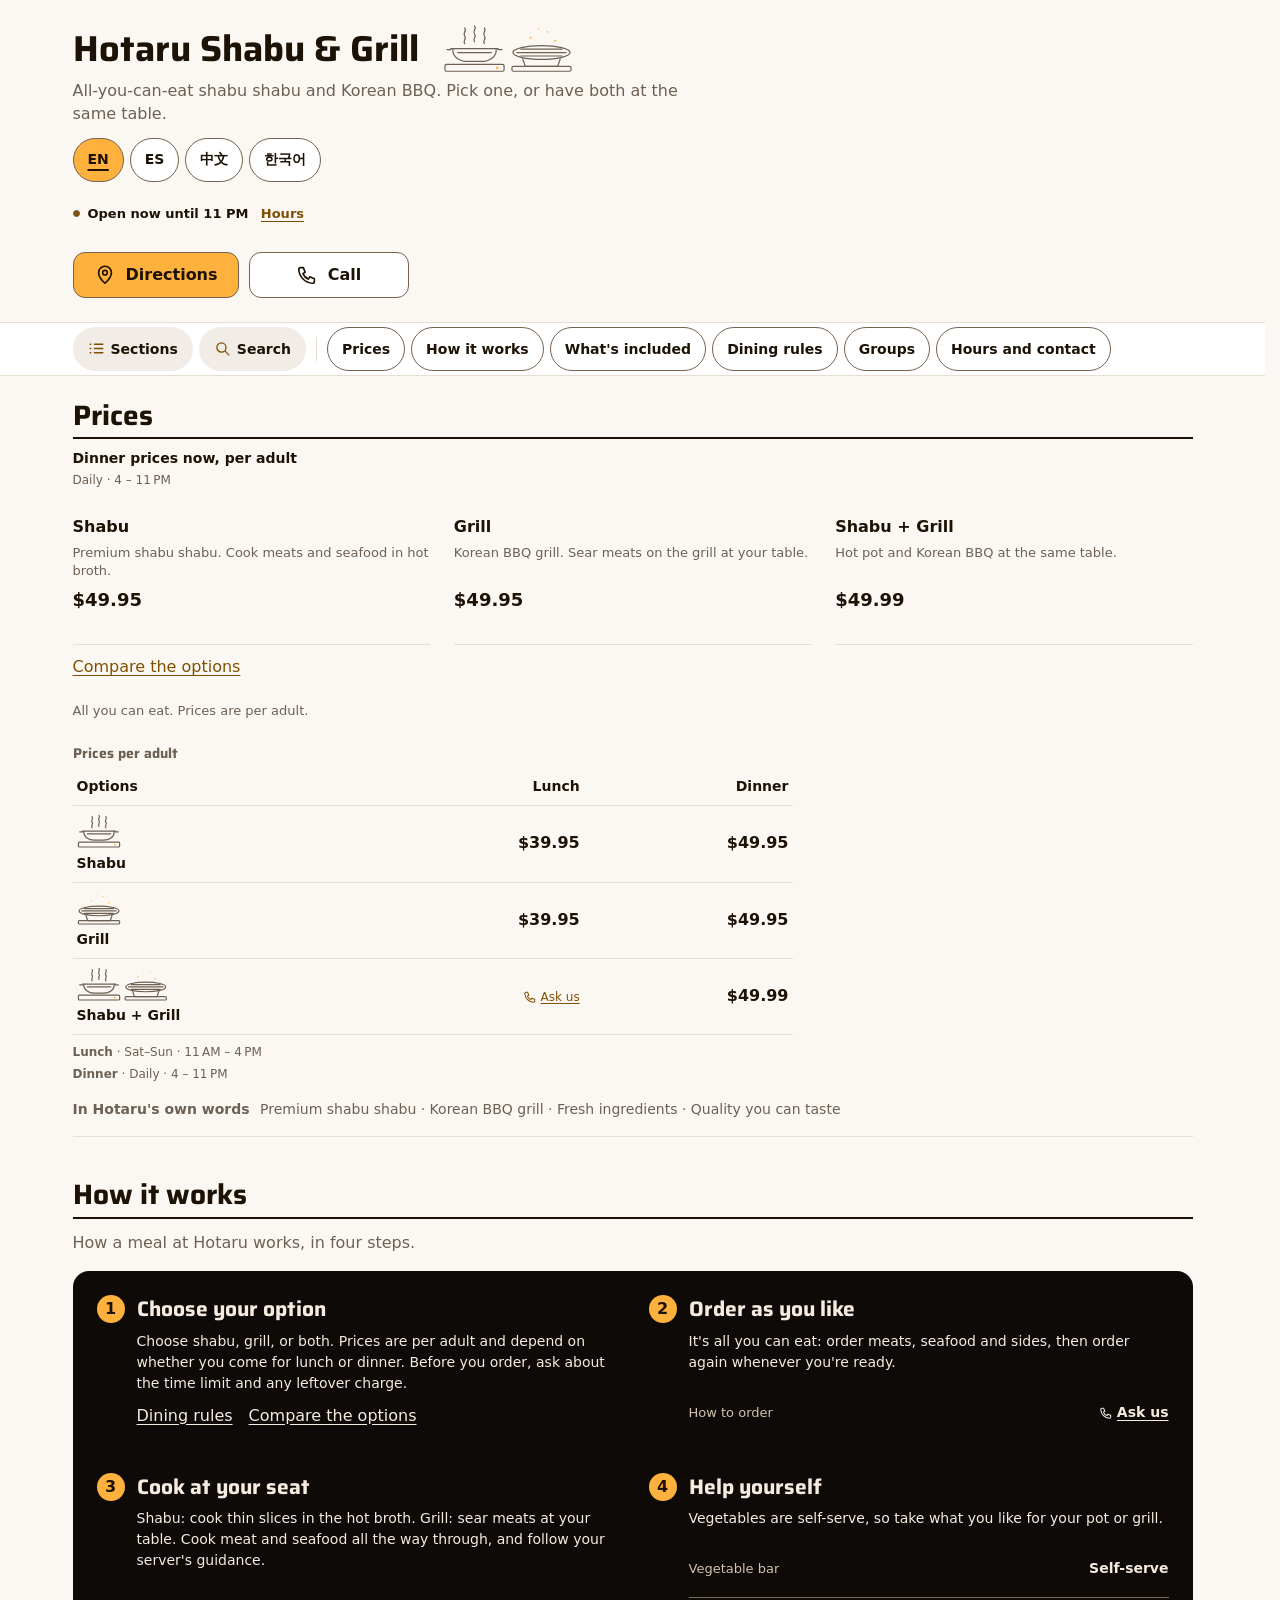
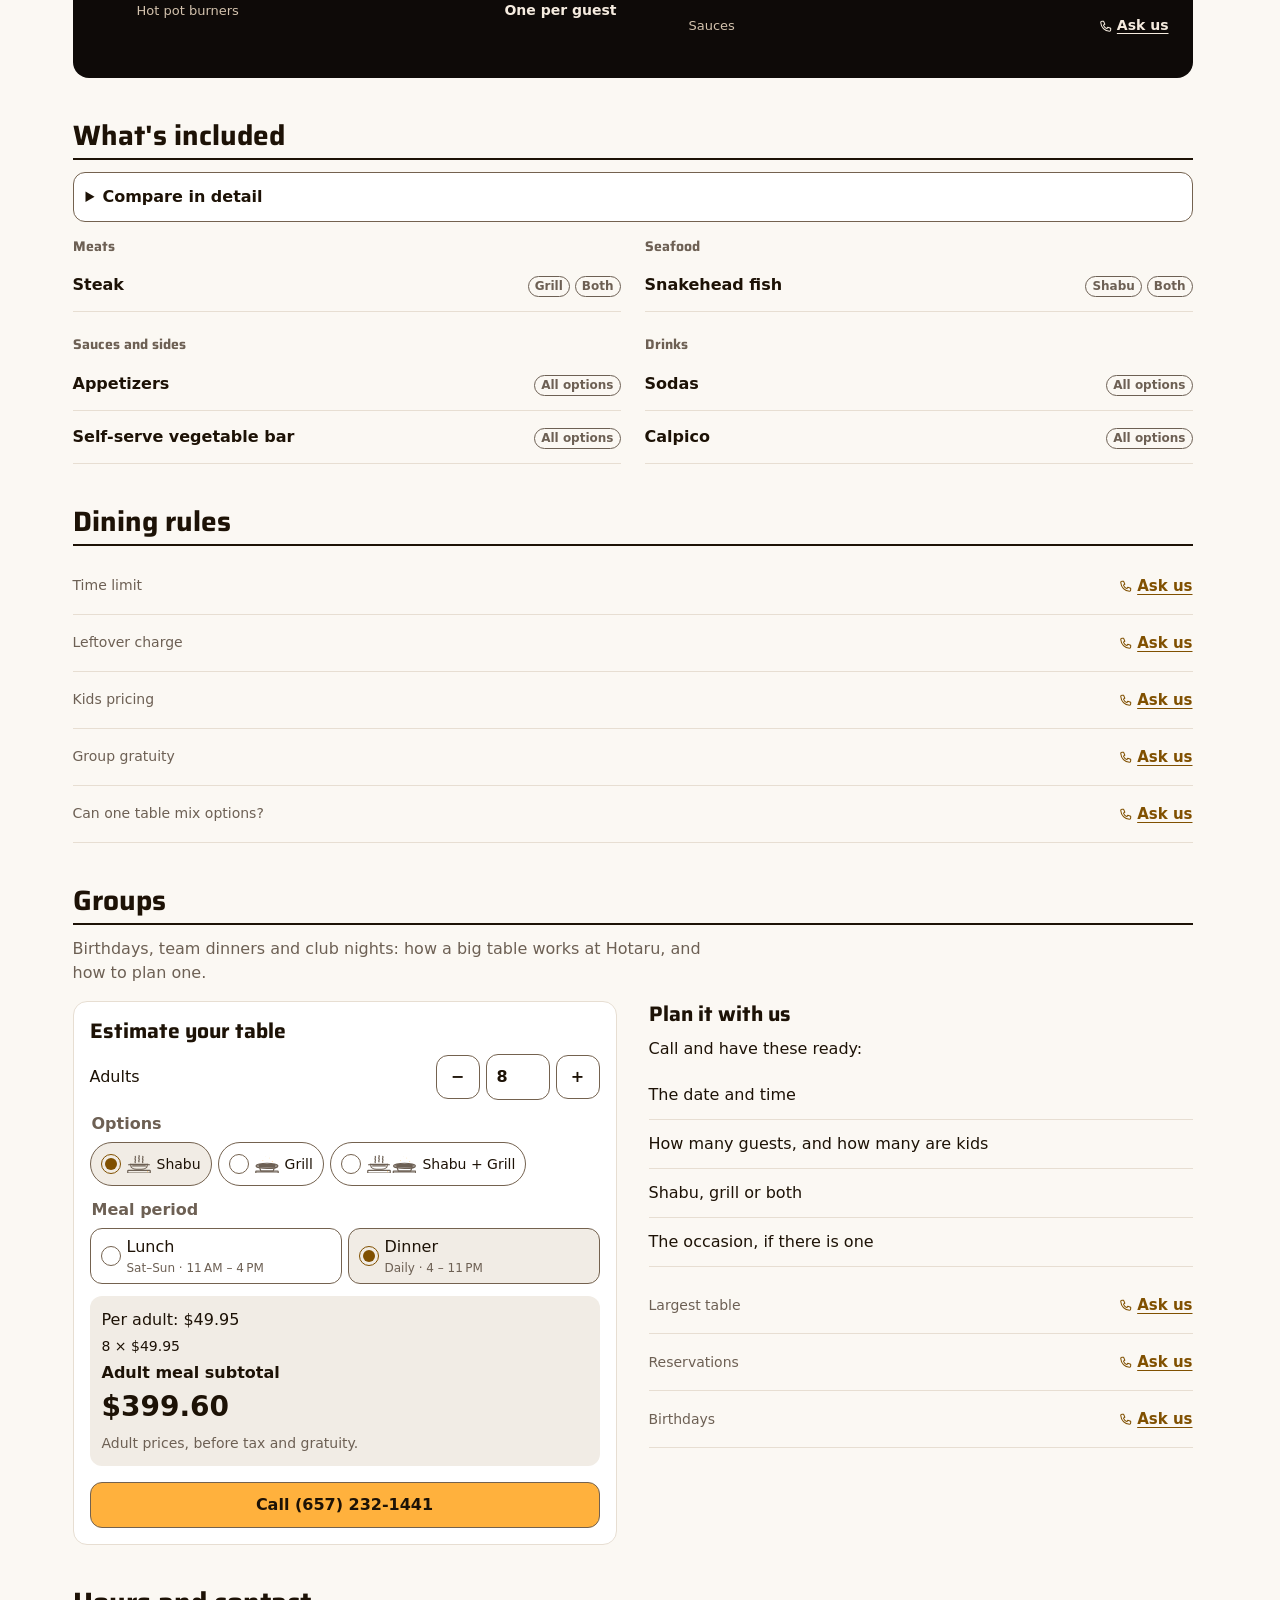
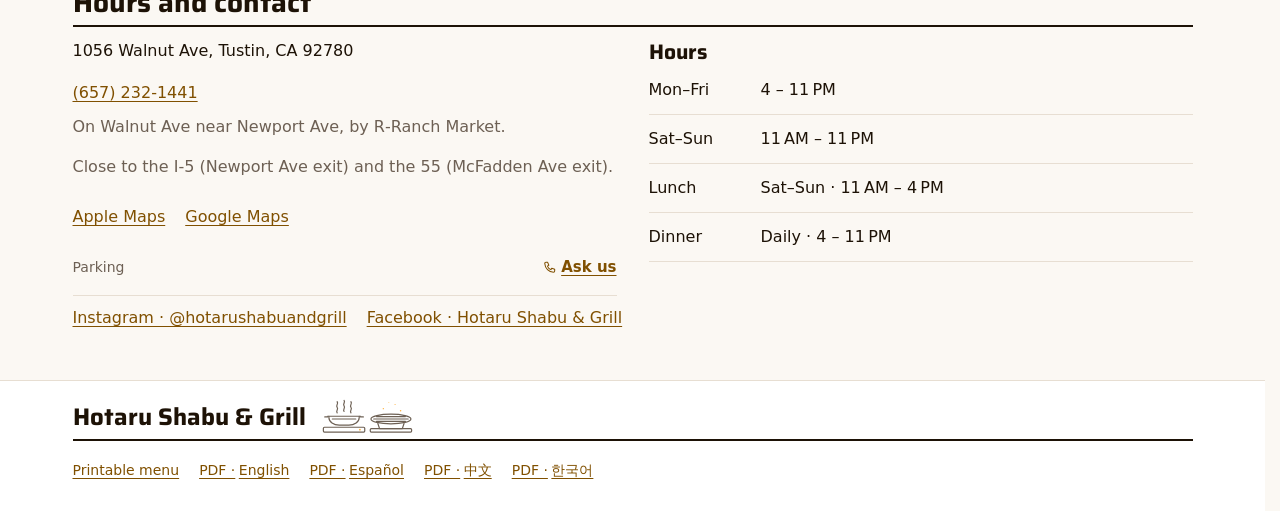
==== commit b36d7558: "Polish round 2: light share image, Prices label, compact estimator, clearer Ask-us, larger print typ" ====
--- a/index.html
+++ b/index.html
@@ -1,10 +1,11 @@
 <!doctype html>
-<html lang="en"><head><meta charset="utf-8"><meta name="viewport" content="width=device-width,initial-scale=1"><meta name="robots" content="noindex"><meta name="referrer" content="strict-origin-when-cross-origin"><meta http-equiv="Content-Security-Policy" content="default-src 'none'; script-src 'self' 'sha256-e7Tr6mw0JrjP1IC+0TzhvADn//NV9JmMxMMouw3L9Ic=' 'sha256-xx3CDY/4mCmgZ61Rb2CbXenUeu61vQiD+9sSe502+Ts=' 'sha256-e9Yx2CMIyngC9aKBU2BpivKE23JEy5VouWL51BVPqRA=' 'sha256-5F+NlcfhsSjebqmsHz078shVuvMtWIcsddYIq8itPQY=' 'sha256-tJSegb8nMlb/O1DEZJ3AR+t1fuiH+2zkzpS/filOXo0=' 'sha256-RE1VDiSJFmK894C2v9GFqPYnjko75Q7+GO/jyjHSiR4='; style-src 'self' 'sha256-jwuBIIO0fyQP+hMr32D+HFakRz1QEsucHyMpI/1zR7I='; img-src 'self' data:; font-src 'self' data:; connect-src 'none'; object-src 'none'; base-uri 'none'; form-action 'none'"><meta name="theme-color" content="#fbf8f3"><title>Hotaru Shabu &amp; Grill</title><link rel="canonical" href="https://hotaru.fyt.life/"><link rel="alternate" hreflang="en" href="https://hotaru.fyt.life/?lang=en"><link rel="alternate" hreflang="es" href="https://hotaru.fyt.life/?lang=es"><link rel="alternate" hreflang="zh-Hans" href="https://hotaru.fyt.life/?lang=zh"><link rel="alternate" hreflang="ko" href="https://hotaru.fyt.life/?lang=ko"><script type="application/ld+json">{"@context":"https://schema.org","@type":"Restaurant","url":"https://hotaru.fyt.life/","name":"Hotaru Shabu & Grill","address":"1056 Walnut Ave, Tustin, CA 92780","telephone":"+16572321441","hasMenu":{"@type":"Menu","hasMenuSection":[{"@type":"MenuSection","name":"Plans","hasMenuItem":[{"@type":"MenuItem","name":"Shabu","description":"Premium shabu shabu. Cook meats and seafood in hot broth."},{"@type":"MenuItem","name":"Grill","description":"Korean BBQ grill. Sear meats on the grill at your table."},{"@type":"MenuItem","name":"Shabu + Grill","description":"Hot pot and Korean BBQ at the same table."}]}]}}</script><script id="startup-guard">/* Run before styles and page scripts. Without JavaScript (or if this file fails),
-   the English fallback is visible immediately. Slow successful loads stay hidden. */
+<html lang="en"><head><meta charset="utf-8"><meta name="viewport" content="width=device-width,initial-scale=1"><meta name="robots" content="noindex"><meta name="referrer" content="strict-origin-when-cross-origin"><meta http-equiv="Content-Security-Policy" content="default-src 'none'; script-src 'self' 'sha256-qVtmA6SNGhQyaEr6WjF2AHTSfsFM2tNgF/jjra7Rdb8=' 'sha256-hejApF90h7GKINNpQ9zkJODnj+izYQKaWPdp1EKVnng=' 'sha256-UXNsJBjPTeCcqfud1dU2zcsuxwQxI2KuHZrenToOUvI=' 'sha256-0ussza42BQ/QYNApz34fCnBJi6eF1b/i1mRzMVGXcNc=' 'sha256-pLaZYW2gDAeIjiI4S2AWCLeWHzFpkm1+CCkKXi/sF3U=' 'sha256-WUFlyq55piJon6sNVW+RH1wTkd5gU3z7lrulgihSXQ0='; style-src 'self' 'sha256-HuDwSZDW8RF2prbT8Pt3DmUI5/umbe/F3cdf7f/asdg='; img-src 'self' data:; font-src 'self' data:; connect-src 'none'; object-src 'none'; base-uri 'none'; form-action 'none'"><meta name="theme-color" content="#fbf8f3"><title>Hotaru Shabu &amp; Grill</title><link rel="canonical" href="https://hotaru.fyt.life/"><link rel="alternate" hreflang="en" href="https://hotaru.fyt.life/?lang=en"><link rel="alternate" hreflang="es" href="https://hotaru.fyt.life/?lang=es"><link rel="alternate" hreflang="zh-Hans" href="https://hotaru.fyt.life/?lang=zh"><link rel="alternate" hreflang="ko" href="https://hotaru.fyt.life/?lang=ko"><script type="application/ld+json">{"@context":"https://schema.org","@type":"Restaurant","url":"https://hotaru.fyt.life/","name":"Hotaru Shabu & Grill","address":"1056 Walnut Ave, Tustin, CA 92780","telephone":"+16572321441","hasMenu":{"@type":"Menu","hasMenuSection":[{"@type":"MenuSection","name":"Prices","hasMenuItem":[{"@type":"MenuItem","name":"Shabu","description":"Premium shabu shabu. Cook meats and seafood in hot broth."},{"@type":"MenuItem","name":"Grill","description":"Korean BBQ grill. Sear meats on the grill at your table."},{"@type":"MenuItem","name":"Shabu + Grill","description":"Hot pot and Korean BBQ at the same table."}]}]}}</script><script id="startup-guard">/* Run before styles and page scripts. Without JavaScript (or if this file fails),
+   the English fallback is visible immediately. The static shell covers startup until the menu or recovery appears. */
 (() => {
   const root = document.documentElement;
   const done = () => {
     clearTimeout(timer);
+    document.getElementById("startup-shell")?.remove();
     root.classList.remove("hotaru-loading");
     window.removeEventListener("error", failed, true);
     window.removeEventListener("unhandledrejection", done);
@@ -22,42 +23,42 @@
 })();
 </script><style>@font-face{font-family:Saira;src:url('/assets/fonts/saira.subset.woff2') format('woff2');font-weight:400 800;font-stretch:normal;font-display:swap}
 :root{--ground:#fbf8f3;--panel:#ffffff;--key:#f1ece5;--key-selected:#ffb13d;--seam:#e7ded2;--text:#1d1206;--text-2:#6d6054;--text-3:#74624f;--amber:#ffb13d;--amber-ink:#1d1206;--accent-text:#805000;--dark:#0e0a08;--paper:#f5ebdf;--dark-secondary:#d3c2ad;--dark-edge:#776858;--control-edge:var(--text-3);--ui:system-ui,-apple-system,'Segoe UI',Roboto,'Noto Sans',sans-serif;--display:Saira,var(--ui);color-scheme:light;--bar-height:54px;--action-target:52px;--action-pad:10px;--actions-height:calc(var(--action-target) + var(--action-pad) + max(var(--action-pad),env(safe-area-inset-bottom)) + 1px);scroll-padding-top:calc(var(--bar-height) + 8px)}
-*{box-sizing:border-box}html{background:var(--ground);-webkit-text-size-adjust:100%;scrollbar-gutter:stable}body{margin:0;background:var(--ground);color:var(--text);font:400 16px/1.5 var(--ui);padding-bottom:var(--actions-height)}button,input{font:inherit}button,a,input{touch-action:manipulation}button{cursor:pointer}a{color:var(--accent-text);text-underline-offset:.2em}button,input,select{color:var(--text);background:var(--panel);border:1px solid var(--control-edge);border-radius:12px;min-height:44px}button{padding:8px 14px;font-weight:600}input{padding:10px;max-width:100%}button[aria-pressed=true],a[aria-current=true]{border-color:var(--control-edge);background:var(--key-selected);color:var(--amber-ink)}:focus-visible{outline:2px solid var(--accent-text);outline-offset:3px;border-radius:8px}::selection{background:var(--amber);color:var(--amber-ink)}h1,h2,h3,p{margin:0}h1,h2,h3{font-family:var(--display);font-stretch:normal;font-weight:700;line-height:1.25}h1{font-size:28px}h2{font-size:28px}h3{font-size:21px}p+p{margin-top:10px}ul,ol{padding:0;margin:0;list-style:none}dl,dd{margin:0}.wrap{width:100%;max-width:1000px;padding-inline:16px;margin-inline:auto}.vh{position:absolute!important;width:1px;height:1px;overflow:hidden;clip-path:inset(50%);white-space:nowrap}.label{font-size:14px;font-weight:700;color:var(--text-2)}[hidden]{display:none!important}.skip{position:fixed;top:8px;left:8px;transform:translateY(-180%);z-index:10;background:var(--amber);color:var(--amber-ink);min-height:44px;padding:10px}.skip:focus{transform:none}.masthead{padding-block:16px 12px}.brand-row{display:flex;justify-content:space-between;gap:10px;align-items:center}.mast-art{width:78px;flex:none;color:var(--text-2)}svg{display:block;width:100%;height:auto}.home-intro{margin-top:6px;color:var(--text-2);font-size:14px;line-height:1.45}.languages{display:flex;gap:6px;margin-top:12px}.languages a{display:flex;align-items:center;justify-content:center;min-width:44px;min-height:44px;padding:7px 14px;border:1px solid var(--control-edge);border-radius:999px;background:var(--panel);color:var(--text);text-decoration:none;font-weight:600;font-size:14px}.languages a[aria-current=true]{background:var(--amber);color:var(--amber-ink)}.status{display:flex;gap:8px;align-items:baseline;font-size:13px;line-height:1.4;margin-top:10px;font-weight:600}.status-dot{display:inline-block;flex:none;width:7px;height:7px;background:var(--panel);border:1px solid var(--text-2);border-radius:50%}.status-dot.on{background:var(--accent-text)}.bar{display:flex;align-items:center;position:sticky;top:0;z-index:3;background:var(--panel);border-block:1px solid var(--seam)}.wordmark{display:none;align-items:center;min-height:44px;padding-inline:16px;font:700 16px/1.25 var(--display);text-decoration:none;flex:none}.is-stuck .wordmark{display:flex}.bar-inner{display:flex;align-items:center;gap:10px;min-width:0;padding-right:0}.bar-tools{display:flex;gap:6px;flex:none}.section-chips{display:flex;flex:1;min-width:0;gap:6px;overflow-x:auto;scrollbar-width:none;-webkit-overflow-scrolling:touch;scroll-padding:0 16px;padding:4px 16px 4px 0}.section-chips::-webkit-scrollbar{display:none}.section-chips>*{flex:none}.section-chips a,.bar-tools button{display:inline-flex;align-items:center;gap:6px;min-width:44px;min-height:44px;border:1px solid var(--control-edge);background:var(--panel);color:var(--text);border-radius:999px;text-decoration:none;padding:0 14px;font-size:14px;line-height:1.125rem;font-weight:600;white-space:nowrap}.bar-tools .tool{background:var(--key);border:0;padding-inline:15px}.bar-tools .tool svg{width:17px;height:17px;flex:none;color:var(--accent-text)}.bar-inner .sep{width:1px;flex:none;background:var(--seam);align-self:stretch;margin-block:14px}.section-chips a[aria-current]{background:var(--amber);color:var(--amber-ink);border-color:var(--control-edge)}.section-chips a:focus-visible,.bar-tools button:focus-visible{outline-offset:-3px}
+*{box-sizing:border-box}html{background:var(--ground);-webkit-text-size-adjust:100%;scrollbar-gutter:stable}body{margin:0;background:var(--ground);color:var(--text);font:400 16px/1.5 var(--ui);padding-bottom:var(--actions-height)}button,input{font:inherit}button,a,input{touch-action:manipulation}button{cursor:pointer}a{color:var(--accent-text);text-underline-offset:.2em}button,input,select{color:var(--text);background:var(--panel);border:1px solid var(--control-edge);border-radius:12px;min-height:44px}button{padding:8px 14px;font-weight:600}input{padding:10px;max-width:100%}button[aria-pressed=true],a[aria-current=true]{border-color:var(--control-edge);background:var(--key-selected);color:var(--amber-ink)}:focus-visible{outline:2px solid var(--accent-text);outline-offset:3px;border-radius:8px}::selection{background:var(--amber);color:var(--amber-ink)}h1,h2,h3,p{margin:0}h1,h2,h3{font-family:var(--display);font-stretch:normal;font-weight:700;line-height:1.25}h1{font-size:28px}h2{font-size:28px}h3{font-size:21px}p+p{margin-top:10px}ul,ol{padding:0;margin:0;list-style:none}dl,dd{margin:0}.wrap{width:100%;max-width:1000px;padding-inline:16px;margin-inline:auto}.vh{position:absolute!important;width:1px;height:1px;overflow:hidden;clip-path:inset(50%);white-space:nowrap}.label{font-size:14px;font-weight:700;color:var(--text-2)}[hidden]{display:none!important}.skip{position:fixed;top:8px;left:8px;transform:translateY(-180%);z-index:10;background:var(--amber);color:var(--amber-ink);min-height:44px;padding:10px}.skip:focus{transform:none}.shell-name{font:700 28px/1.25 var(--display)}.masthead,.shell-head{padding-block:16px 12px}.brand-row{display:flex;justify-content:space-between;gap:10px;align-items:center}.mast-art{width:78px;flex:none;color:var(--text-2)}svg{display:block;width:100%;height:auto}.home-intro{margin-top:6px;color:var(--text-2);font-size:14px;line-height:1.45}.languages{display:flex;gap:6px;margin-top:12px}.languages a{display:flex;align-items:center;justify-content:center;min-width:44px;min-height:44px;padding:7px 14px;border:1px solid var(--control-edge);border-radius:999px;background:var(--panel);color:var(--text);text-decoration:none;font-weight:600;font-size:14px}.languages a[aria-current=true]{background:var(--amber);color:var(--amber-ink)}.status{display:flex;gap:8px;align-items:baseline;font-size:13px;line-height:1.4;margin-top:10px;font-weight:600}.status-dot{display:inline-block;flex:none;width:7px;height:7px;background:var(--panel);border:1px solid var(--text-2);border-radius:50%}.status-dot.on{background:var(--accent-text)}.bar{display:flex;align-items:center;position:sticky;top:0;z-index:3;background:var(--panel);border-block:1px solid var(--seam)}.wordmark{display:none;align-items:center;min-height:44px;padding-inline:16px;font:700 16px/1.25 var(--display);text-decoration:none;flex:none}.is-stuck .wordmark{display:flex}.bar-inner{display:flex;align-items:center;gap:10px;min-width:0;padding-right:0}.bar-tools{display:flex;gap:6px;flex:none}.section-chips{display:flex;flex:1;min-width:0;gap:6px;overflow-x:auto;scrollbar-width:none;-webkit-overflow-scrolling:touch;scroll-padding:0 16px;padding:4px 16px 4px 0}.section-chips::-webkit-scrollbar{display:none}.section-chips>*{flex:none}.section-chips a,.bar-tools button{display:inline-flex;align-items:center;gap:6px;min-width:44px;min-height:44px;border:1px solid var(--control-edge);background:var(--panel);color:var(--text);border-radius:999px;text-decoration:none;padding:0 14px;font-size:14px;line-height:1.125rem;font-weight:600;white-space:nowrap}.bar-tools .tool{background:var(--key);border:0;padding-inline:15px}.bar-tools .tool svg{width:17px;height:17px;flex:none;color:var(--accent-text)}.bar-inner .sep{width:1px;flex:none;background:var(--seam);align-self:stretch;margin-block:14px}.section-chips a[aria-current]{background:var(--amber);color:var(--amber-ink);border-color:var(--control-edge)}.section-chips a:focus-visible,.bar-tools button:focus-visible{outline-offset:-3px}
 @media(min-width:560px){.bar-inner{padding-left:24px}.section-chips{padding-right:24px;scroll-padding:0 24px}}
 @media(max-width:559px){.bar .wordmark{display:none}.is-stuck .tool{width:44px;height:44px;padding:0;justify-content:center}}
 
 /* Three item rows keep amounts on a common right edge. */
-.promo{background:var(--amber);color:var(--amber-ink);border-radius:16px;padding:16px;margin-top:14px;font-size:18px;font-weight:700;line-height:1.35}.prices-section{margin-top:22px}.prices-section h2{font-size:28px;color:var(--text);margin-bottom:10px;border-bottom:2px solid var(--text);padding-bottom:4px}.nowline{font-size:14px;line-height:1.4;font-weight:600}.price-window{color:var(--text-2);font-size:12px;line-height:1.4;margin-top:4px}.plan-prices{display:grid;margin-top:8px}.plan-price{display:grid;grid-template-columns:minmax(0,1fr) auto;column-gap:12px;border-bottom:1px solid var(--seam);padding:8px 0;min-width:0}.plan-price h3{font-family:var(--ui);font-size:16px;line-height:1.3}.plan-copy{min-height:44px;display:flex;flex-direction:column;justify-content:center;color:var(--text);text-decoration:none}.plan-summary{color:var(--text-2);font-size:13px;line-height:1.4;margin-top:3px}.plan-price>[data-price]{grid-column:2;grid-row:1;display:flex;flex-wrap:wrap;align-items:center;justify-content:flex-end;gap:4px;align-self:start;min-height:44px;max-width:112px}.kprice,.readout{display:inline-flex;align-items:center;max-width:100%}.amount{font:700 18px/1.3 var(--ui);font-feature-settings:"tnum";white-space:nowrap;color:var(--text)}.unavailable{font-size:12px;line-height:1.3;color:var(--text-2)}.ayce-note{font-size:13px;color:var(--text-2);margin-top:12px}.promise{padding:16px 0;border-bottom:1px solid var(--seam);color:var(--text-2);font-size:14px}.promise .label{margin-right:6px}
+.promo{background:var(--amber);color:var(--amber-ink);border-radius:16px;padding:16px;margin-top:14px;font-size:18px;font-weight:700;line-height:1.35}.prices-section{margin-top:22px}.prices-section h2{font-size:28px;color:var(--text);margin-bottom:10px;border-bottom:2px solid var(--text);padding-bottom:4px}.nowline{font-size:14px;line-height:1.4;font-weight:600}.price-window{color:var(--text-2);font-size:12px;line-height:1.4;margin-top:4px}.plan-prices{display:grid;margin-top:8px}.plan-price{display:grid;grid-template-columns:minmax(0,1fr) auto;column-gap:12px;border-bottom:1px solid var(--seam);padding:8px 0;min-width:0}.plan-price h3{font-family:var(--ui);font-size:16px;line-height:1.3}.plan-copy{min-height:44px;display:flex;flex-direction:column;justify-content:flex-start;color:var(--text);text-decoration:none}.plan-summary{color:var(--text-2);font-size:13px;line-height:1.4;margin-top:3px}.plan-price>[data-price]{grid-column:2;grid-row:1;display:flex;flex-wrap:wrap;align-items:flex-start;justify-content:flex-end;gap:4px;align-self:start;min-height:44px;max-width:112px}.kprice,.readout{display:inline-flex;align-items:center;max-width:100%}.amount{font:700 18px/1.3 var(--ui);font-feature-settings:"tnum";white-space:nowrap;color:var(--text)}.unavailable{font-size:12px;line-height:1.3;color:var(--text-2)}.ayce-note{font-size:13px;color:var(--text-2);margin-top:12px}.promise{padding:16px 0;border-bottom:1px solid var(--seam);color:var(--text-2);font-size:14px}.promise .label{margin-right:6px}
 /* Ruled sections and one dark card containing each step and its facts. */
-.menu-section{margin-top:32px}.menu-section>h2{margin-bottom:12px;border-bottom:2px solid var(--text);padding-bottom:5px}.menu-section>p{color:var(--text-2);margin-bottom:16px}.steps{border-radius:16px;background:var(--dark);color:var(--paper);padding:20px 16px}.steps>li{display:grid;grid-template-columns:28px minmax(0,1fr);gap:12px}.steps>li+li{padding-top:24px}.step-number{border-radius:50%;width:28px;height:28px;display:flex;align-items:center;justify-content:center;font-weight:700;background:var(--amber);color:var(--amber-ink)}.steps h3{margin-block:1px 8px}.steps p{color:var(--paper);font-size:14px;line-height:1.5}.fact{padding:12px 0;border-bottom:1px solid var(--seam);display:flex;flex-wrap:wrap;align-items:baseline;justify-content:space-between;gap:8px}.fact dt{font-size:14px;color:var(--text-2)}.fact dt a{display:inline-flex;min-height:44px;align-items:center}.fact dd{font-weight:600;font-size:15px}.text-link{display:inline-flex;align-items:center;min-height:44px;margin-top:8px}.included-grid{display:grid;grid-template-columns:repeat(auto-fit,minmax(min(100%,290px),1fr));gap:24px}.included-group h3{margin-bottom:4px}.included-group li{display:flex;flex-wrap:wrap;gap:8px;align-items:baseline;justify-content:space-between;padding-block:14px;min-height:46px;border-bottom:1px solid var(--seam)}.item-name{font-weight:600}.marks{display:inline-flex;flex-wrap:wrap;gap:5px;align-items:center}.chip{border:1px solid var(--text-2);color:var(--text-2);border-radius:999px;padding:2px 6px;font-size:12px;line-height:1.25;font-weight:600}.item-photo{width:96px;height:72px;object-fit:contain;border-radius:10px}.rules{display:grid;gap:0 20px}.rules .fact{display:flex}.rules dt{flex:1;min-width:0}.rules dd{margin-left:auto}details{margin-bottom:16px;border:1px solid var(--control-edge);border-radius:12px;background:var(--panel)}summary{min-height:44px;padding:12px;cursor:pointer;font-weight:600}table{border-collapse:collapse;width:100%;table-layout:auto;font-size:14px}th,td{padding:8px 6px;text-align:left;border-bottom:1px solid var(--seam);overflow-wrap:anywhere}th{font-weight:600}td{text-align:center}details table{table-layout:fixed;font-size:12px}details th:first-child{width:37%}details th,details td{padding:8px 4px;overflow-wrap:normal;word-break:normal}details th:not(:first-child){text-align:center}details td{color:var(--accent-text)}details caption{font-size:14px}
+.menu-section{margin-top:32px}.menu-section>h2{margin-bottom:12px;border-bottom:2px solid var(--text);padding-bottom:5px}.menu-section>p{color:var(--text-2);margin-bottom:16px}.steps{border-radius:16px;background:var(--dark);color:var(--paper);padding:20px 16px}.steps>li{display:grid;grid-template-columns:28px minmax(0,1fr);gap:12px}.steps>li+li{padding-top:24px}.step-number{border-radius:50%;width:28px;height:28px;display:flex;align-items:center;justify-content:center;font-weight:700;background:var(--amber);color:var(--amber-ink)}.steps h3{margin-block:1px 8px}.steps p{color:var(--paper);font-size:14px;line-height:1.5}.fact{padding:6px 0;min-height:56px;border-bottom:1px solid var(--seam);display:flex;flex-wrap:wrap;align-items:center;justify-content:space-between;gap:4px 8px}.fact dt{font-size:14px;color:var(--text-2)}.fact dt a{display:inline-flex;min-height:44px;align-items:center}.fact dd{font-weight:600;font-size:15px}.text-link{display:inline-flex;align-items:center;min-height:44px;margin-top:8px}.included-grid{display:grid;grid-template-columns:repeat(auto-fit,minmax(min(100%,290px),1fr));gap:24px}.included-group h3{margin-bottom:4px}.included-group li{display:flex;flex-wrap:wrap;gap:8px;align-items:baseline;justify-content:space-between;padding-block:14px;min-height:46px;border-bottom:1px solid var(--seam)}.item-name{font-weight:600}.marks{display:inline-flex;flex-wrap:wrap;gap:5px;align-items:center}.chip{border:1px solid var(--text-2);color:var(--text-2);border-radius:999px;padding:2px 6px;font-size:12px;line-height:1.25;font-weight:600}.item-photo{width:96px;height:72px;object-fit:contain;border-radius:10px}.rules{display:grid;gap:0 20px}.rules .fact{display:flex}.rules dt{flex:1;min-width:0}.rules dd{margin-left:auto}details{margin-bottom:16px;border:1px solid var(--control-edge);border-radius:12px;background:var(--panel)}summary{min-height:44px;padding:12px;cursor:pointer;font-weight:600}table{border-collapse:collapse;width:100%;table-layout:auto;font-size:14px}th,td{padding:8px 6px;text-align:left;border-bottom:1px solid var(--seam);overflow-wrap:anywhere}th{font-weight:600}td{text-align:center}details table{table-layout:fixed;font-size:12px}details th:first-child{width:37%}details th,details td{padding:8px 4px;overflow-wrap:normal;word-break:normal}details th:not(:first-child){text-align:center}details td{color:var(--accent-text)}details caption{font-size:14px}
 /* Estimate first, with labelled radios and a validated number stepper. */
-.group-columns{display:grid;gap:24px}.group-columns h3{margin-bottom:10px}.checklist li{padding:12px 0;border-bottom:1px solid var(--seam)}.checklist{margin-block:10px}#estimator{background:var(--panel);border:1px solid var(--seam);border-radius:14px;padding:16px}fieldset{border:0;padding:0;margin:16px 0}legend{font-weight:600;color:var(--text-2);margin-bottom:8px}fieldset label{display:flex;align-items:center;gap:10px;min-height:48px;padding:12px;border:1px solid var(--control-edge);border-radius:12px;margin-bottom:8px;cursor:pointer}input[type=radio]{appearance:none;width:20px;height:20px;min-height:0;margin:0;border-radius:50%;padding:3px;background-clip:content-box;flex:none}input[type=radio]:checked{background-color:var(--accent-text);border-color:var(--accent-text)}label small{display:block;font-size:12px;color:var(--text-2)}.adult-label{display:flex;flex-wrap:wrap;justify-content:space-between;align-items:center;gap:8px}.adult-stepper{display:flex;align-items:center;gap:6px}.adult-stepper button{width:44px;height:44px;padding:0}.adult-label input{width:64px;font-weight:700;font-feature-settings:"tnum"}.estimate-summary{background:var(--key);border-radius:12px;padding:16px;margin-top:20px}output{display:grid;gap:10px}output .amount{font-size:28px}#estimate-note{font-size:14px;color:var(--text-2);margin-top:16px}.hours>div{display:grid;grid-template-columns:minmax(0,100px) minmax(0,1fr);gap:12px;padding-block:12px;border-bottom:1px solid var(--seam)}.hours small{display:block;color:var(--text-2);font-size:13px}.map-links,.social-links,.print-links{display:flex;flex-wrap:wrap;gap:8px 20px}.map-links a,.social-links a,.print-links a{display:inline-flex;align-items:center;min-height:44px;gap:.25em}address{font-style:normal}.footer{background:var(--panel);border-top:1px solid var(--seam);padding-block:28px;margin-top:40px;color:var(--text-2);font-size:14px}.footer h2{font-size:24px;margin-bottom:16px;padding-bottom:5px;border-bottom:2px solid var(--text);color:var(--text)}
+.group-columns{display:grid;gap:24px}.group-columns h3{margin-bottom:10px}.checklist li{padding:12px 0;border-bottom:1px solid var(--seam)}.checklist{margin-block:10px}#estimator{background:var(--panel);border:1px solid var(--seam);border-radius:14px;padding:16px}fieldset{border:0;padding:0;margin:12px 0}legend{font-weight:600;color:var(--text-2);margin-bottom:6px}fieldset label{display:flex;align-items:center;gap:6px;min-height:44px;padding:6px 10px;border:1px solid var(--control-edge);border-radius:12px;cursor:pointer}input[type=radio]{appearance:none;width:20px;height:20px;min-height:0;margin:0;border-radius:50%;padding:3px;background-clip:content-box;flex:none}input[type=radio]:checked{background-color:var(--accent-text);border-color:var(--accent-text)}label small{display:block;font-size:12px;color:var(--text-2)}.adult-label{display:flex;flex-wrap:wrap;justify-content:space-between;align-items:center;gap:8px}.adult-stepper{display:flex;align-items:center;gap:6px}.adult-stepper button{width:44px;height:44px;padding:0}.adult-label input{width:64px;font-weight:700;font-feature-settings:"tnum"}.estimate-summary{background:var(--key);border-radius:12px;padding:12px;margin-top:12px}output{display:grid;gap:4px}output .amount{font-size:28px}#estimate-note{font-size:14px;color:var(--text-2);margin-top:8px}.hours>div{display:grid;grid-template-columns:minmax(0,100px) minmax(0,1fr);gap:12px;padding-block:12px;border-bottom:1px solid var(--seam)}.hours small{display:block;color:var(--text-2);font-size:13px}.map-links,.social-links,.print-links{display:flex;flex-wrap:wrap;gap:8px 20px}.map-links a,.social-links a,.print-links a{display:inline-flex;align-items:center;min-height:44px;gap:.25em}address{font-style:normal}.footer{background:var(--panel);border-top:1px solid var(--seam);padding-block:28px;margin-top:40px;color:var(--text-2);font-size:14px}.footer h2{font-size:24px;margin-bottom:16px;padding-bottom:5px;border-bottom:2px solid var(--text);color:var(--text)}
 .group-action{display:flex;align-items:center;justify-content:center;min-height:44px;margin-top:16px;padding:10px 14px;border:1px solid var(--control-edge);border-radius:12px;text-decoration:none;font-weight:700}.group-action.primary{background:var(--amber);color:var(--amber-ink)}
 .actions{position:fixed;inset:auto 0 0;z-index:4;background:var(--panel);border-top:1px solid var(--seam);padding:var(--action-pad) 16px max(var(--action-pad),env(safe-area-inset-bottom));display:grid;grid-template-columns:repeat(2,minmax(0,1fr));gap:10px}.actions a{display:flex;align-items:center;justify-content:center;gap:10px;min-height:var(--action-target);text-decoration:none;border:1px solid var(--control-edge);border-radius:12px;background:var(--panel);color:var(--text);font-weight:700}.actions svg{width:22px;height:22px}.actions .primary{color:var(--amber-ink);background:var(--amber);border-color:var(--control-edge)}.actions:has(>a:nth-child(3)){grid-template-columns:repeat(3,minmax(0,1fr))}.sheet{background:var(--panel);color:var(--text);border:1px solid var(--control-edge);border-radius:20px 20px 0 0;padding:0;position:fixed;inset:auto 0 0;margin:0 auto;width:min(100%,660px);max-width:100%;height:fit-content;max-height:85dvh;overflow:hidden;box-shadow:0 -8px 32px rgb(29 18 6 / .12)}.sheet::backdrop{background:rgb(14 10 8 / .48)}.sheet[open]{display:flex;flex-direction:column}.sheet-body{min-height:0;overflow-y:auto;padding:0 16px max(24px,env(safe-area-inset-bottom))}.sheet-head{flex:none;padding:16px;display:flex;justify-content:space-between;gap:12px;align-items:center;border-bottom:1px solid var(--seam)}.sheet-head h2{font-size:24px}.sheet-head button{border-radius:999px}.sheet-links{display:grid}.sheet-links a{display:flex;flex-direction:column;justify-content:center;padding:10px 8px;min-height:44px;border-bottom:1px solid var(--seam)}.sheet input[type=search],#share-url{width:100%;margin-block:8px 16px}.sheet-open{overflow:hidden}.sheet label{display:block;font-size:14px}.sheet button{min-width:44px}
 /* The independent fallback and embedded offline page use these same light tokens. */
 #runtime{display:none}.hotaru-ready #runtime{display:block}.hotaru-loading #fallback{display:none}.fallback{padding:16px;max-width:1000px;margin:auto}.fallback h2{margin:24px 0 12px;border-bottom:2px solid var(--text);padding-bottom:5px}.fallback h3{margin:12px 0}.fallback nav a,.fallback a{display:inline-flex;min-height:44px;align-items:center;margin-right:16px}.fallback li{padding:12px 0;border-bottom:1px solid var(--seam)}.fallback table{margin:16px 0}.fallback [data-price]{font-weight:700;font-feature-settings:"tnum"}.dated-offer{background:var(--amber);color:var(--amber-ink);padding:14px;border-radius:14px;margin-block:14px}
 :root:lang(zh){--ui:system-ui,-apple-system,'Segoe UI',Roboto,'Noto Sans','PingFang SC','Hiragino Sans GB','Microsoft YaHei','Noto Sans CJK SC',sans-serif}:root:lang(ko){--ui:system-ui,-apple-system,'Segoe UI',Roboto,'Noto Sans','Apple SD Gothic Neo','Malgun Gothic','Noto Sans CJK KR',sans-serif;word-break:keep-all;overflow-wrap:anywhere}
-@media(min-width:720px){.masthead{padding-block:24px}.brand-row h1{font-size:36px}.mast-art{width:130px}.home-intro{font-size:16px}.actions{justify-content:center;grid-template-columns:repeat(2,minmax(0,280px))}.sheet{border-radius:20px;inset:0;margin:auto}.steps{padding:24px}.menu-section{margin-top:40px}}
+@media(min-width:720px){.masthead,.shell-head{padding-block:24px}.brand-row h1,.shell-name{font-size:36px}.mast-art{width:130px}.home-intro{font-size:16px}.actions{justify-content:center;grid-template-columns:repeat(2,minmax(0,280px))}.sheet{border-radius:20px;inset:0;margin:auto}.steps{padding:24px}.menu-section{margin-top:40px}}
 /* The short phone gives prices priority; the promo follows them. */
 .price-overview{display:contents}
-@media(max-width:399px){.wrap{padding-inline:16px}.masthead{padding-block:10px}.brand-row h1{font-size:25px}.mast-art{width:64px}.promo{font-size:16px;padding:12px}.plan-price{padding-block:4px}.plan-summary{font-size:12px}.prices-section{margin-top:14px}.prices-section h2{font-size:26px;margin-bottom:6px}.bar .wordmark{display:none}}
-@media(max-width:399px) and (max-height:740px){.wrap{padding-inline:12px}.masthead{padding-block:4px}.brand-row{gap:6px}.brand-row h1{font-size:21px;line-height:1.2}.mast-art{width:48px}.home-intro{font-size:12px;line-height:1.3;margin-top:3px}.languages{margin-top:4px;gap:4px}.languages a{padding-block:4px;padding-inline:12px}.status{font-size:12px;line-height:1.35;margin-top:4px;gap:6px}.section-chips{padding-block:0}.prices-section{margin-top:6px}.prices-section h2{font-size:23px;margin-bottom:4px;padding-bottom:2px}.nowline{font-size:12px}.price-window{margin-top:2px;font-size:11px}.plan-prices{margin-top:2px}.plan-price{padding-block:2px;column-gap:8px}.plan-price h3{font-size:14px}.plan-copy{justify-content:flex-start;padding-top:3px}.plan-summary{font-size:11px;line-height:1.3;margin-top:2px}.plan-price>[data-price]{max-width:85px;align-items:flex-start;padding-top:3px}.amount{font-size:16px}}
+@media(max-width:399px){.wrap{padding-inline:16px}.masthead,.shell-head{padding-block:10px}.brand-row h1,.shell-name{font-size:25px}.mast-art{width:64px}.promo{font-size:16px;padding:12px}.plan-price{padding-block:4px}.plan-summary{font-size:12px}.prices-section{margin-top:14px}.prices-section h2{font-size:26px;margin-bottom:6px}.bar .wordmark{display:none}}
+@media(max-width:399px) and (max-height:740px){.wrap{padding-inline:12px}.masthead,.shell-head{padding-block:4px}.brand-row{gap:6px}.brand-row h1,.shell-name{font-size:21px;line-height:1.2}.mast-art{width:48px}.home-intro{font-size:12px;line-height:1.3;margin-top:3px}.languages{margin-top:4px;gap:4px}.languages a{padding-block:4px;padding-inline:12px}.status{font-size:12px;line-height:1.35;margin-top:4px;gap:6px}.section-chips{padding-block:0}.prices-section{margin-top:6px}.prices-section h2{font-size:23px;margin-bottom:4px;padding-bottom:2px}.nowline{font-size:12px}.price-window{margin-top:2px;font-size:11px}.plan-prices{margin-top:2px}.plan-price{padding-block:2px;column-gap:8px}.plan-price h3{font-size:14px}.plan-copy{justify-content:flex-start;padding-top:3px}.plan-summary{font-size:11px;line-height:1.3;margin-top:2px}.plan-price>[data-price]{max-width:85px;align-items:flex-start;padding-top:3px}.amount{font-size:16px}}
 @media(prefers-reduced-motion:reduce){*,*::before,*::after{animation:none!important;transition:none!important;scroll-behavior:auto!important}}.fallback .steps>li{border:0;padding:0}.fallback .steps>li+li{padding-top:24px}.fallback .steps h3{margin:0 0 8px}
 
 @media(max-width:399px) and (max-height:740px){
  .prices-section{display:grid;grid-template-columns:auto minmax(0,1fr);column-gap:10px}
  .prices-section h2{grid-column:1;grid-row:1;align-self:start;font-size:21px}
  #live-prices{display:contents}.nowline{grid-column:2;grid-row:1}
- .price-window,.plan-prices,.ayce-note{grid-column:1 / -1}
- .plan-price{display:block;position:relative}.plan-price h3{padding-right:90px}
+ .price-window,.plan-prices,.compare-link,.ayce-note{grid-column:1 / -1}
+ .plan-price{display:block;position:relative}.plan-price h3{padding-right:90px}.plan-price:has(.ask-us) h3{padding-right:117px}
  .plan-price>[data-price]{position:absolute;right:0;top:2px}
  .plan-copy{padding-top:3px}.plan-summary{margin-top:4px}
 }
 @media(max-width:359px) and (max-height:620px){.price-overview{display:flex;flex-direction:column}.price-overview .promo{order:2}}
 
-.ask-us{margin-top:0;min-width:44px}
-
-.price-comparison{margin-top:24px}.price-comparison h3{margin-bottom:6px}.price-table{table-layout:fixed;font-size:12px}.price-table th:first-child{width:42%}.price-table th,.price-table td{padding:8px 4px;overflow-wrap:normal;word-break:normal}.price-table th:not(:first-child),.price-table td{text-align:right}.price-table .amount{font-size:14px}.price-table .ask-us{font-size:12px}.option-art{display:block;width:44px;color:var(--text-2);margin-bottom:4px}.price-periods{font-size:12px;color:var(--text-2);margin-top:8px}.price-periods p+p{margin-top:4px}
+.ask-us{margin-top:0;min-width:44px;max-width:100%;gap:4px}.ask-us svg{width:14px;height:14px;flex:none}.ask-us span{min-width:0;text-wrap:balance}.plan-price .ask-us{align-items:flex-start;font-size:14px}.plan-price .ask-us svg{margin-top:3px}
+
+.price-comparison{margin-top:24px}.price-comparison h3{margin-bottom:6px}.price-table{table-layout:fixed;font-size:14px}.price-table th:first-child{width:42%}.price-table th,.price-table td{padding:8px 4px;overflow-wrap:normal;word-break:normal}.price-table th:not(:first-child),.price-table td{text-align:right}.price-table .amount{font-size:16px}.price-table .ask-us{font-size:12px;flex-wrap:wrap;justify-content:flex-end}.option-art{display:block;width:44px;max-width:100%;color:var(--text-2);margin-bottom:4px}.price-periods{font-size:12px;color:var(--text-2);margin-top:8px}.price-periods p+p{margin-top:4px}
 .steps dl{margin-top:12px}.steps .fact{padding:6px 0;min-height:56px;align-items:center;border-bottom:0;gap:4px 8px}.steps .fact+.fact{border-top:1px solid var(--dark-edge)}.steps .fact dt{color:var(--dark-secondary);font-size:13px}.steps .fact dd{color:var(--paper);font-size:14px}.steps a{color:var(--paper);text-decoration:underline;min-width:44px}.steps a:focus-visible,.steps [tabindex="-1"]:focus-visible{outline:2px solid var(--paper);outline-offset:3px}.step-links{display:flex;flex-wrap:wrap;gap:0 16px}.step-links:empty{display:none}.steps .text-link{margin-top:0}.compare-key{display:flex;flex-wrap:wrap;gap:8px 20px;padding:0 12px 8px;font-size:12px}.footer{padding-block:18px}.footer h2{margin-bottom:8px}.dated-offer p+p{margin-top:4px}
 
 /* Preserve a glimpse of the next chip beside full tool labels on the smallest phones. */
@@ -71,7 +72,24 @@
 .sheet-downloads{display:grid;grid-template-columns:repeat(2,minmax(0,1fr));gap:4px 12px;margin-top:8px}
 .sheet-downloads a{display:flex;flex-wrap:wrap;align-items:center;gap:.25em;min-height:44px}
 .sheet-downloads a:first-child{grid-column:1 / -1}
-.search-answer{display:block;color:var(--text-2);font-size:13px;white-space:nowrap;overflow:hidden;text-overflow:ellipsis}
+#search-sheet .sheet-body{padding-top:12px}
+.search-result{display:flex;align-items:center;gap:12px;border-bottom:1px solid var(--seam)}
+.search-result>a:first-child{flex:1;min-width:0;border-bottom:0}
+.search-result>.ask-us{flex:none;max-width:46%;border-bottom:0;flex-direction:row;gap:4px}
+.search-title{font-weight:700}
+.search-answer{display:block;color:var(--text-2);font-size:13px;margin-top:3px;overflow-wrap:anywhere}
+#search-results a:focus-visible{outline:2px solid var(--accent-text);outline-offset:-3px;border-radius:6px}
+.search-actions{display:flex;flex-wrap:wrap;align-items:center;gap:12px;margin-top:12px}
+.search-actions a{min-width:44px;display:inline-flex;align-items:center;justify-content:center;min-height:44px;border:1px solid var(--control-edge);border-radius:12px;background:var(--panel);color:var(--text);text-decoration:none}.search-actions :is(a,button){padding:0 14px}
+.meal-time{white-space:nowrap}
+#startup-shell{display:none;position:fixed;inset:0;z-index:5;background:var(--ground);overflow:auto}
+.hotaru-loading #startup-shell{display:block}
+.hotaru-ready #startup-shell{display:none}
+.shell-actions{display:flex;flex-wrap:wrap;gap:12px;margin-top:16px}
+.shell-actions a{display:inline-flex;align-items:center;justify-content:center;min-width:44px;min-height:44px;padding:10px 16px;border:1px solid var(--control-edge);border-radius:12px;background:var(--panel);color:var(--text);font-weight:700;text-decoration:none}
+.offline-contact{display:flex;flex-wrap:wrap;align-items:center;gap:4px 16px;margin-block:12px;font-size:14px}
+.offline-contact a{margin-right:0}
+
 @media(max-height:500px){:root{--action-target:44px;--action-pad:4px}.sheet{max-height:calc(100dvh - 16px)}.sheet-head{padding-block:8px}.sheet-body{padding-bottom:max(12px,env(safe-area-inset-bottom))}}
 @media(forced-colors:active){
  input[type=radio]:checked{forced-color-adjust:none;background-color:CanvasText;border-color:CanvasText}
@@ -82,6 +100,29 @@
  .adult-stepper button:disabled{color:GrayText;border-color:GrayText}
 }
 
+/* Phone layout and compact choices share the existing tokens. */
+.promise,.home-intro,.menu-section>p,.visit-contact>p,.group-plan>p{text-wrap:pretty}
+.status{align-items:center}.status-hours{display:inline-flex;align-items:center;justify-content:center;min-width:44px;min-height:44px;margin-left:4px;flex:none}
+.compare-link{justify-self:start;margin-top:0}
+.option-art[data-art=both]{width:90.75px}
+.estimate-options,.estimate-meals{display:flex;flex-wrap:wrap;gap:6px}
+.estimate-options label{font-size:14px;border-radius:999px;max-width:100%}
+.estimate-meals label{flex:1 1 130px;min-width:min-content;max-width:100%}
+.estimate-art{display:block;width:24px;flex:none;color:var(--text-2)}.estimate-art[data-art=both]{width:49.5px}
+.estimate-each{font-size:14px;font-feature-settings:"tnum"}
+.footer-art{display:none}
+@media(max-width:899px){
+ .plan-price>[data-price]:has(.ask-us){max-width:112px}
+ .steps>li{row-gap:0}
+ .steps>li>div{display:contents}
+ .steps>li>div>:not(h3){grid-column:1 / -1}
+ .steps h3{grid-column:2;min-height:28px}
+ .visit-hours>h3{margin-top:16px}
+}
+
+/* 200% page zoom on 375-390px phones lays out at 187-195 CSS px: nothing may scroll the page sideways. */
+@media(max-width:299px){.wrap{padding-inline:12px}.languages{flex-wrap:wrap}.bar-tools .tool{width:44px;height:44px;padding:0;justify-content:center}.bar-tools .tool-label{position:absolute;width:1px;height:1px;overflow:hidden;clip-path:inset(50%);white-space:nowrap}.group-columns{grid-template-columns:minmax(0,1fr)}#estimator{padding:12px}.adult-stepper{gap:6px}.adult-label input{width:44px}.price-table th:first-child{width:30%}.price-table th,.price-table td{padding-inline:2px}.price-table .amount{font-size:14px}.price-table .option-art{max-width:100%}}
+
 /* Wrappers do not change the phone flow; inline actions have no phone box/tab stop. */
 .masthead-actions{display:none}
 .visit-columns,.visit-contact,.visit-hours{display:contents}
@@ -89,6 +130,10 @@
 /* At 900px, three price columns and two prose columns have room for Spanish. */
 @media(min-width:900px){
  body{padding-bottom:0}
+ .brand-row{justify-content:flex-start;gap:24px}
+ .footer h2{display:flex;align-items:center;gap:16px}
+ .footer-art{display:block;width:91px;flex:none;color:var(--text-2)}
+ .included-grid{grid-template-columns:repeat(2,minmax(0,1fr))}
  .wrap{max-width:1168px;padding-inline:24px}
  .bar-inner{padding-right:0}
  .actions{display:none}
@@ -109,7 +154,7 @@
  .group-columns>*,.visit-columns>*{min-width:0}
  .visit-contact,.visit-hours{display:block}
 }
-</style><meta name="description" content="Concept preview: all-you-can-eat shabu shabu and Korean BBQ in Tustin. Pick one, or have both at the same table."><meta property="og:type" content="website"><meta property="og:site_name" content="Hotaru Shabu &amp; Grill"><meta property="og:title" content="Hotaru Shabu &amp; Grill · Shabu, grill or both in Tustin"><meta property="og:description" content="Concept preview: all-you-can-eat shabu shabu and Korean BBQ in Tustin. Pick one, or have both at the same table."><meta property="og:url" content="https://hotaru.fyt.life/"><meta property="og:image" content="https://hotaru.fyt.life/assets/share.png"><meta property="og:image:width" content="1200"><meta property="og:image:height" content="630"><meta property="og:image:alt" content="Hotaru Shabu &amp; Grill: shabu, grill or both, all you can eat, in Tustin"><meta name="twitter:card" content="summary_large_image"><link rel="icon" href="data:image/svg+xml,%3Csvg xmlns='http://www.w3.org/2000/svg' viewBox='0 0 32 32'%3E%3Crect width='32' height='32' rx='7' fill='%230e0a08'/%3E%3Ccircle cx='16' cy='16' r='6' fill='%23ffb13d'/%3E%3C/svg%3E"></head><body data-page="menu"><a class="skip" id="skip" href="#fallback-main">Skip to content</a><div id="fallback" class="fallback" lang="en"><main id="fallback-main"><h1>Hotaru Shabu &amp; Grill</h1><p class="home-intro">All-you-can-eat shabu shabu and Korean BBQ. Pick one, or have both at the same table.</p><nav aria-label="Sections"><a href="#prices">Plans</a><a href="#how">How it works</a><a href="#included">What&#x27;s included</a><a href="#rules">Dining rules</a><a href="#groups">Groups</a><a href="#visit">Hours and contact</a><a href="/print/?lang=en">Printable menu</a></nav><section id="prices"><h2>Plans</h2><table><caption>Prices per adult</caption><thead><tr><th>Options</th><th>Lunch</th><th>Dinner</th></tr></thead><tbody><tr id="card-shabu"><th scope="row">Shabu</th><td data-price="shabu.lunch"><span class="amount">$39.95</span></td><td data-price="shabu.dinner"><span class="amount">$49.95</span></td></tr><tr id="card-grill"><th scope="row">Grill</th><td data-price="grill.lunch"><span class="amount">$39.95</span></td><td data-price="grill.dinner"><span class="amount">$49.95</span></td></tr><tr id="card-both"><th scope="row">Shabu + Grill</th><td data-price="both.lunch"><a class="text-link ask-us" href="tel:+16572321441">Ask us</a></td><td data-price="both.dinner"><span class="amount">$49.99</span></td></tr></tbody></table><p data-period="lunch">Lunch · Sat–Sun · 11 AM – 4 PM</p><p data-period="dinner">Dinner · Daily · 4 PM – 11 PM</p><h3>Shabu</h3><p>Premium shabu shabu. Cook meats and seafood in hot broth.</p><h3>Grill</h3><p>Korean BBQ grill. Sear meats on the grill at your table.</p><h3>Shabu + Grill</h3><p>Hot pot and Korean BBQ at the same table.</p><p>All you can eat. Prices are per adult.</p></section><section id="how"><h2>How it works</h2><ol class="steps" role="list"><li><span class="step-number" aria-hidden="true">1</span><div><h3>Pick your table</h3><p>Choose shabu, grill, or both. Prices are per adult and depend on whether you come for lunch or dinner. Before you order, ask about the time limit and any leftover charge.</p><div class="step-links"><a class="text-link" href="#rules">Dining rules</a><a class="text-link" href="#compare">Compare the options</a></div></div></li><li><span class="step-number" aria-hidden="true">2</span><div><h3>Order as you like</h3><p>It&#x27;s all you can eat: order meats, seafood and sides, then order again whenever you&#x27;re ready.</p><dl><div class="fact"><dt>How to order</dt><dd><a class="text-link ask-us" href="tel:+16572321441">Ask us</a></dd></div></dl><div class="step-links"></div></div></li><li><span class="step-number" aria-hidden="true">3</span><div><h3>Cook at your seat</h3><p>Shabu: cook thin slices in the hot broth. Grill: sear meats at your table. Cook meat and seafood all the way through, and follow your server&#x27;s guidance.</p><dl><div class="fact"><dt>Hot pot burners</dt><dd>One per guest</dd></div></dl><div class="step-links"></div></div></li><li><span class="step-number" aria-hidden="true">4</span><div><h3>Help yourself</h3><p>Vegetables are self-serve, so take what you like for your pot or grill.</p><dl><div class="fact"><dt>Vegetable bar</dt><dd>Self-serve</dd></div><div class="fact"><dt>Sauces</dt><dd><a class="text-link ask-us" href="tel:+16572321441">Ask us</a></dd></div></dl><div class="step-links"></div></div></li></ol></section><section id="included"><h2>What&#x27;s included</h2><div id="compare"></div><h3>Meats</h3><ul role="list"><li data-item="h-item-1-1">Steak <span class="marks"><span class="chip">Grill</span><span class="chip">Both</span></span></li></ul><h3>Seafood</h3><ul role="list"><li data-item="h-item-2-1">Snakehead fish <span class="marks"><span class="chip">Shabu</span><span class="chip">Both</span></span></li></ul><h3>Sauces and sides</h3><ul role="list"><li data-item="h-item-4-1">Appetizers <span class="marks"><span class="chip">All options</span></span></li><li data-item="h-item-4-2">Self-serve vegetable bar <span class="marks"><span class="chip">All options</span></span></li></ul><h3>Drinks</h3><ul role="list"><li data-item="h-item-6-1">Sodas <span class="marks"><span class="chip">All options</span></span></li><li data-item="h-item-6-2">Calpico <span class="marks"><span class="chip">All options</span></span></li></ul></section><section id="rules"><h2>Dining rules</h2><dl class="rules"><div class="fact" id="rule-time"><dt>Time limit</dt><dd><a class="text-link ask-us" href="tel:+16572321441">Ask us</a></dd></div><div class="fact" id="rule-leftovers"><dt>Leftover charge</dt><dd><a class="text-link ask-us" href="tel:+16572321441">Ask us</a></dd></div><div class="fact" id="rule-kids"><dt>Kids pricing</dt><dd><a class="text-link ask-us" href="tel:+16572321441">Ask us</a></dd></div><div class="fact" id="rule-gratuity"><dt>Group gratuity</dt><dd><a class="text-link ask-us" href="tel:+16572321441">Ask us</a></dd></div><div class="fact" id="rule-mix"><dt>Can one table mix options?</dt><dd><a class="text-link ask-us" href="tel:+16572321441">Ask us</a></dd></div></dl></section><section id="groups"><h2>Groups</h2><p>Birthdays, team dinners and club nights: how a big table works at Hotaru, and how to plan one.</p><h3>Plan it with us</h3><p>Call and have these ready:</p><ul role="list"><li>The date and time</li><li>How many guests, and how many are kids</li><li>Shabu, grill or both</li><li>The occasion, if there is one</li></ul><dl><div class="fact"><dt>Largest table</dt><dd><a class="text-link ask-us" href="tel:+16572321441">Ask us</a></dd></div><div class="fact"><dt>Reservations</dt><dd><a class="text-link ask-us" href="tel:+16572321441">Ask us</a></dd></div><div class="fact"><dt>Birthdays</dt><dd><a class="text-link ask-us" href="tel:+16572321441">Ask us</a></dd></div></dl><p>Adult prices, before tax and gratuity. Promotion not applied to this estimate.</p></section><section id="visit"><h2>Hours and contact</h2><address data-fact="address">1056 Walnut Ave, Tustin, CA 92780</address><a data-fact="phone" href="tel:+16572321441">(657) 232-1441</a><p>On Walnut Ave near Newport Ave, by R‑Ranch Market.</p><p>Close to the I-5 (Newport Ave exit) and the 55 (McFadden Ave exit).</p><dl><div class="fact"><dt>Parking</dt><dd><a class="text-link ask-us" href="tel:+16572321441">Ask us</a></dd></div></dl><a href="https://maps.apple.com/?q=Hotaru+Shabu+%26+Grill&amp;address=1056+Walnut+Ave,+Tustin,+CA+92780">Apple Maps</a><a href="https://www.google.com/maps/search/?api=1&amp;query=Hotaru+Shabu+%26+Grill%2C+1056+Walnut+Ave%2C+Tustin%2C+CA+92780">Google Maps</a><h3>Hours</h3><p>Mon–Fri · 4 PM – 11 PM</p><p>Sat–Sun · 11 AM – 11 PM</p><p>Lunch · Sat–Sun · 11 AM – 4 PM</p><p>Dinner · Daily · 4 PM – 11 PM</p><a href="https://www.instagram.com/hotarushabuandgrill/">Instagram · @hotarushabuandgrill</a><a href="https://www.facebook.com/p/Hotaru-Shabu-Grill-Tustin-California-61580694346814/">Facebook · Hotaru Shabu &amp; Grill</a></section><footer><a href="/print/?lang=en">Printable menu</a></footer></main></div><div id="runtime"></div><script id="catalog">const DATA = {"structure":{"languages":[{"code":"en","name":"English","short":"EN","tag":"en","intl":"en-US"},{"code":"es","name":"Español","short":"ES","tag":"es","intl":"es-US","reviewed":false},{"code":"zh","name":"中文","short":"中文","tag":"zh-Hans","intl":"zh-Hans-US","reviewed":false},{"code":"ko","name":"한국어","short":"한국어","tag":"ko","intl":"ko-US","reviewed":false}],"timeZone":"America/Los_Angeles","currency":"USD","preview":{"$text":"preview"},"restaurant":{"name":{"$text":"restaurant.name","confirmed":true},"address":{"line1":"1056 Walnut Ave","line2":"Tustin, CA 92780","confirmed":true},"phone":{"tel":"+16572321441","display":"(657) 232-1441","confirmed":true},"waitlist":{"url":null},"social":[{"id":"instagram","name":"Instagram","handle":"@hotarushabuandgrill","url":"https://www.instagram.com/hotarushabuandgrill/"},{"id":"facebook","name":"Facebook","handle":"Hotaru Shabu & Grill","url":"https://www.facebook.com/p/Hotaru-Shabu-Grill-Tustin-California-61580694346814/"}]},"promo":{"text":{"$text":"promo.text"},"ends":"2026-09-30","confirmed":true},"nav":[{"id":"home","slug":"","label":{"$text":"nav.0.label"},"short":{"$text":"nav.0.short"}},{"id":"menu","slug":"menu","label":{"$text":"nav.1.label"},"short":{"$text":"nav.1.short"}},{"id":"first-time","slug":"first-time","label":{"$text":"nav.2.label"},"short":{"$text":"nav.2.short"}},{"id":"groups","slug":"groups","label":{"$text":"nav.3.label"},"short":{"$text":"nav.3.short"}},{"id":"visit","slug":"visit","label":{"$text":"nav.4.label"},"short":{"$text":"nav.4.short"}}],"hours":[{"days":[1,2,3,4,5],"open":"16:00","close":"23:00","confirmed":false},{"days":[6,0],"open":"11:00","close":"23:00","confirmed":false}],"periods":[{"id":"lunch","name":{"$text":"periods.0.name"},"days":[6,0],"start":"11:00","end":"16:00","confirmed":false},{"id":"dinner","name":{"$text":"periods.1.name"},"days":[0,1,2,3,4,5,6],"start":"16:00","end":"23:00","confirmed":false}],"options":[{"id":"shabu","name":{"$text":"options.0.name"},"short":{"$text":"options.0.short"},"about":{"$text":"options.0.about"},"confirmed":true,"photo":null,"art":"pot","prices":{"lunch":{"amount":39.95,"confirmed":true},"dinner":{"amount":49.95,"confirmed":true}}},{"id":"grill","name":{"$text":"options.1.name"},"short":{"$text":"options.1.short"},"about":{"$text":"options.1.about"},"confirmed":true,"photo":null,"art":"grill","prices":{"lunch":{"amount":39.95,"confirmed":true},"dinner":{"amount":49.95,"confirmed":true}}},{"id":"both","name":{"$text":"options.2.name"},"short":{"$text":"options.2.short"},"about":{"$text":"options.2.about"},"combines":["shabu","grill"],"confirmed":true,"photo":null,"art":"both","prices":{"lunch":{"amount":null,"confirmed":false},"dinner":{"amount":49.99,"confirmed":true}}}],"groups":[{"id":"h-included-1","name":{"$text":"groups.0.name"},"items":[{"name":{"$text":"groups.0.items.0.name"},"confirmed":false,"id":"h-item-1-1","includedIn":["grill","both"]},{"name":{"$text":"groups.0.items.1.name"},"confirmed":false,"sample":true,"id":"h-item-1-2","includedIn":["shabu","grill","both"]},{"name":{"$text":"groups.0.items.2.name"},"confirmed":false,"sample":true,"id":"h-item-1-3","includedIn":["shabu","grill","both"]}]},{"id":"h-included-2","name":{"$text":"groups.1.name"},"items":[{"name":{"$text":"groups.1.items.0.name"},"confirmed":false,"id":"h-item-2-1","includedIn":["shabu","both"]},{"name":{"$text":"groups.1.items.1.name"},"confirmed":false,"sample":true,"id":"h-item-2-2","includedIn":["shabu","grill","both"]}]},{"id":"h-included-3","name":{"$text":"groups.2.name"},"items":[{"name":{"$text":"groups.2.items.0.name"},"confirmed":false,"sample":true,"id":"h-item-3-1","includedIn":["shabu","both"]},{"name":{"$text":"groups.2.items.1.name"},"confirmed":false,"sample":true,"id":"h-item-3-2","includedIn":["shabu","both"]}]},{"id":"h-included-4","name":{"$text":"groups.3.name"},"items":[{"name":{"$text":"groups.3.items.0.name"},"confirmed":false,"id":"h-item-4-1","includedIn":["shabu","grill","both"]},{"name":{"$text":"groups.3.items.1.name"},"confirmed":false,"id":"h-item-4-2","includedIn":["shabu","grill","both"]},{"name":{"$text":"groups.3.items.2.name"},"confirmed":false,"sample":true,"id":"h-item-4-3","includedIn":["shabu","grill","both"]}]},{"id":"h-included-5","name":{"$text":"groups.4.name"},"items":[{"name":{"$text":"groups.4.items.0.name"},"confirmed":false,"sample":true,"id":"h-item-5-1","includedIn":["shabu","grill","both"]},{"name":{"$text":"groups.4.items.1.name"},"confirmed":false,"sample":true,"id":"h-item-5-2","includedIn":["shabu","grill","both"]}]},{"id":"h-included-6","name":{"$text":"groups.5.name"},"items":[{"name":{"$text":"groups.5.items.0.name"},"confirmed":false,"id":"h-item-6-1","includedIn":["shabu","grill","both"]},{"name":{"$text":"groups.5.items.1.name"},"confirmed":false,"id":"h-item-6-2","includedIn":["shabu","grill","both"]}]}],"rules":[{"id":"time","name":{"$text":"rules.0.name"},"value":null,"confirmed":false},{"id":"leftovers","name":{"$text":"rules.1.name"},"value":null,"confirmed":false},{"id":"kids","name":{"$text":"rules.2.name"},"value":null,"confirmed":false},{"id":"gratuity","name":{"$text":"rules.3.name"},"value":null,"confirmed":false},{"id":"mix","name":{"$text":"rules.4.name"},"value":null,"confirmed":false}],"pages":{"notFound":{"title":{"$text":"pages.notFound.title"},"message":{"$text":"pages.notFound.message"},"linkLabel":{"$text":"pages.notFound.linkLabel"}},"home":{"title":{"$text":"pages.home.title"},"tagline":{"$text":"pages.home.tagline"},"spread":{"art":"both","photo":null,"alt":{"$text":"pages.home.spread.alt"}},"prices":{"$text":"pages.home.prices"},"promiseHeading":{"$text":"pages.home.promiseHeading"},"hoursLine":{"$text":"pages.home.hoursLine"},"periodWindow":{"$text":"pages.home.periodWindow"},"promise":[{"art":"pot","name":{"$text":"pages.home.promise.0.name"}},{"art":"grill","name":{"$text":"pages.home.promise.1.name"}},{"art":"leaf","name":{"$text":"pages.home.promise.2.name"},"note":{"$text":"pages.home.promise.2.note"}}],"more":[{"page":"first-time","text":{"$text":"pages.home.more.0.text"}},{"page":"groups","text":{"$text":"pages.home.more.1.text"}},{"page":"visit","text":{"$text":"pages.home.more.2.text"}}]},"firstTime":{"title":{"$text":"pages.firstTime.title"},"intro":{"$text":"pages.firstTime.intro"},"stepNumber":{"$text":"pages.firstTime.stepNumber"},"periodHours":{"$text":"pages.firstTime.periodHours"},"steps":[{"id":"pick","name":{"$text":"pages.firstTime.steps.0.name"},"text":{"$text":"pages.firstTime.steps.0.text"},"rules":["mix","kids","time","leftovers"],"link":{"page":"menu","anchor":"compare","text":{"$text":"pages.firstTime.steps.0.link.text"}}},{"id":"order","name":{"$text":"pages.firstTime.steps.1.name"},"text":{"$text":"pages.firstTime.steps.1.text"},"facts":[{"name":{"$text":"pages.firstTime.steps.1.facts.0.name"},"value":null,"confirmed":false}]},{"id":"cook","name":{"$text":"pages.firstTime.steps.2.name"},"text":{"$text":"pages.firstTime.steps.2.text"},"facts":[{"name":{"$text":"pages.firstTime.steps.2.facts.0.name"},"value":{"$text":"pages.firstTime.steps.2.facts.0.value"},"confirmed":false}]},{"id":"bar","name":{"$text":"pages.firstTime.steps.3.name"},"text":{"$text":"pages.firstTime.steps.3.text"},"facts":[{"name":{"$text":"pages.firstTime.steps.3.facts.0.name"},"value":{"$text":"pages.firstTime.steps.3.facts.0.value"},"confirmed":false},{"name":{"$text":"pages.firstTime.steps.3.facts.1.name"},"value":null,"confirmed":false}]}]},"groups":{"title":{"$text":"pages.groups.title"},"intro":{"$text":"pages.groups.intro"},"how":{"$text":"pages.groups.how"},"prices":{"$text":"pages.groups.prices"},"facts":[{"id":"size","name":{"$text":"pages.groups.facts.0.name"},"value":null,"confirmed":false},{"id":"book","name":{"$text":"pages.groups.facts.1.name"},"value":null,"confirmed":false},{"id":"birthday","name":{"$text":"pages.groups.facts.2.name"},"value":null,"confirmed":false}],"rules":["gratuity","mix","kids"],"estimate":{"heading":{"$text":"pages.groups.estimate.heading"},"period":{"$text":"pages.groups.estimate.period"},"guests":{"$text":"pages.groups.estimate.guests"},"fewer":{"$text":"pages.groups.estimate.fewer"},"more":{"$text":"pages.groups.estimate.more"},"perAdult":{"$text":"pages.groups.estimate.perAdult"},"schedule":{"$text":"pages.groups.estimate.schedule"},"total":{"$text":"pages.groups.estimate.total"},"each":{"$text":"pages.groups.estimate.each"},"note":{"$text":"pages.groups.estimate.note"},"noteKidsTbc":{"$text":"pages.groups.estimate.noteKidsTbc"},"min":1,"max":40,"start":8},"plan":{"heading":{"$text":"pages.groups.plan.heading"},"intro":{"$text":"pages.groups.plan.intro"},"checklist":[{"$text":"pages.groups.plan.checklist.0"},{"$text":"pages.groups.plan.checklist.1"},{"$text":"pages.groups.plan.checklist.2"},{"$text":"pages.groups.plan.checklist.3"}],"email":null,"call":{"$text":"pages.groups.plan.call"},"send":{"$text":"pages.groups.plan.send"},"emailIntro":{"$text":"pages.groups.plan.emailIntro"},"subject":{"$text":"pages.groups.plan.subject"},"body":{"$text":"pages.groups.plan.body"},"provisional":{"$text":"pages.groups.plan.provisional"}}},"visit":{"title":{"$text":"pages.visit.title"},"seePrices":{"$text":"pages.visit.seePrices"},"directions":{"$text":"pages.visit.directions"},"gettingHere":{"$text":"pages.visit.gettingHere"},"callNumber":{"$text":"pages.visit.callNumber"},"dayHours":{"$text":"pages.visit.dayHours"},"periodHours":{"$text":"pages.visit.periodHours"},"joinPeriods":{"$text":"pages.visit.joinPeriods"},"near":{"$text":"pages.visit.near"},"roads":{"$text":"pages.visit.roads"},"parking":{"name":{"$text":"pages.visit.parking.name"},"value":null,"confirmed":false},"maps":[{"id":"apple","name":{"$text":"pages.visit.maps.0.name"},"url":"https://maps.apple.com/?q=Hotaru+Shabu+%26+Grill&address=1056+Walnut+Ave,+Tustin,+CA+92780"},{"id":"google","name":{"$text":"pages.visit.maps.1.name"},"url":"https://www.google.com/maps/search/?api=1&query=Hotaru+Shabu+%26+Grill%2C+1056+Walnut+Ave%2C+Tustin%2C+CA+92780"}]},"print":{"title":{"$text":"pages.print.title"},"intro":{"$text":"pages.print.intro"},"button":{"$text":"pages.print.button"},"contact":{"$text":"pages.print.contact"},"schedule":{"$text":"pages.print.schedule"},"prices":{"$text":"pages.print.prices"},"site":{"$text":"pages.print.site"}}},"ui":{"pageTitle":{"$text":"ui.pageTitle"},"skip":{"$text":"ui.skip"},"language":{"$text":"ui.language"},"pagesNav":{"$text":"ui.pagesNav"},"machine":{"$text":"ui.machine"},"hours":{"$text":"ui.hours"},"follow":{"$text":"ui.follow"},"printMenu":{"$text":"ui.printMenu"},"openStatus":{"$text":"ui.openStatus"},"closedStatus":{"$text":"ui.closedStatus"},"more":{"$text":"ui.more"},"draft":{"$text":"ui.draft"},"toConfirm":{"$text":"ui.toConfirm"},"hoursTbc":{"$text":"ui.hoursTbc"},"priceTbc":{"$text":"ui.priceTbc"},"notOffered":{"$text":"ui.notOffered"},"sample":{"$text":"ui.sample"},"sampleNote":{"$text":"ui.sampleNote"},"photoComing":{"$text":"ui.photoComing"},"today":{"$text":"ui.today"},"tomorrow":{"$text":"ui.tomorrow"},"daily":{"$text":"ui.daily"},"closed":{"$text":"ui.closed"},"closedDay":{"$text":"ui.closedDay"},"openNow":{"$text":"ui.openNow"},"opensAt":{"$text":"ui.opensAt"},"closedToday":{"$text":"ui.closedToday"},"closedAllDay":{"$text":"ui.closedAllDay"},"nowPrice":{"$text":"ui.nowPrice"},"mainPrice":{"$text":"ui.mainPrice"},"nextPrice":{"$text":"ui.nextPrice"},"nextPriceDay":{"$text":"ui.nextPriceDay"},"aycNote":{"$text":"ui.aycNote"},"aycKidsNote":{"$text":"ui.aycKidsNote"},"now":{"$text":"ui.now"},"next":{"$text":"ui.next"},"pickOne":{"$text":"ui.pickOne"},"options":{"$text":"ui.options"},"included":{"$text":"ui.included"},"includedWith":{"$text":"ui.includedWith"},"compare":{"$text":"ui.compare"},"compareMore":{"$text":"ui.compareMore"},"askFirst":{"$text":"ui.askFirst"},"callPhone":{"$text":"ui.callPhone"},"priceLookup":{"$text":"ui.priceLookup"},"lookupNow":{"$text":"ui.lookupNow"},"periodChoice":{"$text":"ui.periodChoice"},"periodHours":{"$text":"ui.periodHours"},"periodState":{"$text":"ui.periodState"},"showingCard":{"$text":"ui.showingCard"},"menuInfo":{"$text":"ui.menuInfo"},"menuAddress":{"$text":"ui.menuAddress"},"todayDay":{"$text":"ui.todayDay"},"railNow":{"$text":"ui.railNow"},"railNoPrice":{"$text":"ui.railNoPrice"},"railClosed":{"$text":"ui.railClosed"},"item":{"$text":"ui.item"},"yes":{"$text":"ui.yes"},"no":{"$text":"ui.no"},"rules":{"$text":"ui.rules"},"directions":{"$text":"ui.directions"},"call":{"$text":"ui.call"},"waitlist":{"$text":"ui.waitlist"},"sections":{"$text":"ui.sections"},"search":{"$text":"ui.search"},"searchLabel":{"$text":"ui.searchLabel"},"searchEmpty":{"$text":"ui.searchEmpty"},"close":{"$text":"ui.close"},"share":{"$text":"ui.share"},"copied":{"$text":"ui.copied"},"copyManual":{"$text":"ui.copyManual"},"plans":{"$text":"ui.plans"},"how":{"$text":"ui.how"},"rulesShort":{"$text":"ui.rulesShort"},"priceNow":{"$text":"ui.priceNow"},"pdf":{"$text":"ui.pdf"},"promoNotApplied":{"$text":"ui.promoNotApplied"},"offerEnds":{"$text":"ui.offerEnds"},"backMenu":{"$text":"ui.backMenu"},"askUs":{"$text":"ui.askUs"},"allOptions":{"$text":"ui.allOptions"}},"publication":{"preview":true,"noindex":true}},"strings":{"en":{"preview":"Concept preview. Not Hotaru's official menu.","restaurant.name":"Hotaru Shabu & Grill","promo.text":"Grand opening: 20% off your total bill through September 30","nav.0.label":"Home","nav.0.short":"Home","nav.1.label":"Menu","nav.1.short":"Menu","nav.2.label":"First time here?","nav.2.short":"First time","nav.3.label":"Groups","nav.3.short":"Groups","nav.4.label":"Visit","nav.4.short":"Visit","periods.0.name":"Lunch","periods.1.name":"Dinner","options.0.name":"Shabu","options.0.short":"Shabu","options.0.about":"Premium shabu shabu. Cook meats and seafood in hot broth.","options.1.name":"Grill","options.1.short":"Grill","options.1.about":"Korean BBQ grill. Sear meats on the grill at your table.","options.2.name":"Shabu + Grill","options.2.short":"Both","options.2.about":"Hot pot and Korean BBQ at the same table.","groups.0.name":"Meats","groups.0.items.0.name":"Steak","groups.0.items.1.name":"Thin-sliced beef","groups.0.items.2.name":"Pork belly","groups.1.name":"Seafood","groups.1.items.0.name":"Snakehead fish","groups.1.items.1.name":"Shrimp","groups.2.name":"Broths","groups.2.items.0.name":"Mild broth","groups.2.items.1.name":"Spicy broth","groups.3.name":"Sauces and sides","groups.3.items.0.name":"Appetizers","groups.3.items.1.name":"Self-serve vegetable bar","groups.3.items.2.name":"Dipping sauces","groups.4.name":"Desserts","groups.4.items.0.name":"Ice cream","groups.4.items.1.name":"Fresh fruit","groups.5.name":"Drinks","groups.5.items.0.name":"Sodas","groups.5.items.1.name":"Calpico","rules.0.name":"Time limit","rules.1.name":"Leftover charge","rules.2.name":"Kids pricing","rules.3.name":"Group gratuity","rules.4.name":"Can one table mix options?","pages.notFound.title":"Page not found","pages.notFound.message":"Page not found. You can still view the menu or plan your visit.","pages.notFound.linkLabel":"View the menu","pages.home.title":"Shabu, grill or both in Tustin","pages.home.tagline":"All-you-can-eat shabu shabu and Korean BBQ. Pick one, or have both at the same table.","pages.home.spread.alt":"Shabu and grill at one table","pages.home.prices":"See everything each option includes","pages.home.promiseHeading":"In Hotaru's own words","pages.home.hoursLine":"{day} {hours}","pages.home.periodWindow":"{days} · {hours}","pages.home.promise.0.name":"Premium shabu shabu","pages.home.promise.1.name":"Korean BBQ grill","pages.home.promise.2.name":"Fresh ingredients","pages.home.promise.2.note":"Quality you can taste","pages.home.more.0.text":"How a meal works, from choosing your option to the last round.","pages.home.more.1.text":"Birthdays, team dinners and big tables.","pages.home.more.2.text":"Hours, directions and parking.","pages.firstTime.title":"First time here?","pages.firstTime.intro":"How a meal at Hotaru works, in four steps.","pages.firstTime.stepNumber":"{number}","pages.firstTime.periodHours":"{days} · {hours}","pages.firstTime.steps.0.name":"Pick your table","pages.firstTime.steps.0.text":"Choose shabu, grill, or both. Prices are per adult and depend on whether you come for lunch or dinner. Before you order, ask about the time limit and any leftover charge.","pages.firstTime.steps.0.link.text":"Compare the options","pages.firstTime.steps.1.name":"Order as you like","pages.firstTime.steps.1.text":"It's all you can eat: order meats, seafood and sides, then order again whenever you're ready.","pages.firstTime.steps.1.facts.0.name":"How to order","pages.firstTime.steps.2.name":"Cook at your seat","pages.firstTime.steps.2.text":"Shabu: cook thin slices in the hot broth. Grill: sear meats at your table. Cook meat and seafood all the way through, and follow your server's guidance.","pages.firstTime.steps.2.facts.0.name":"Hot pot burners","pages.firstTime.steps.2.facts.0.value":"One per guest","pages.firstTime.steps.3.name":"Help yourself","pages.firstTime.steps.3.text":"Vegetables are self-serve, so take what you like for your pot or grill.","pages.firstTime.steps.3.facts.0.name":"Vegetable bar","pages.firstTime.steps.3.facts.0.value":"Self-serve","pages.firstTime.steps.3.facts.1.name":"Sauces","pages.groups.title":"Groups and parties","pages.groups.intro":"Birthdays, team dinners and club nights: how a big table works at Hotaru, and how to plan one.","pages.groups.how":"How big tables work","pages.groups.prices":"See all prices","pages.groups.facts.0.name":"Largest table","pages.groups.facts.1.name":"Reservations","pages.groups.facts.2.name":"Birthdays","pages.groups.estimate.heading":"Estimate your table","pages.groups.estimate.period":"Meal period","pages.groups.estimate.guests":"Adults","pages.groups.estimate.fewer":"Fewer adults","pages.groups.estimate.more":"More adults","pages.groups.estimate.perAdult":"Per adult","pages.groups.estimate.schedule":"{days} · {hours}","pages.groups.estimate.total":"Adult meal subtotal","pages.groups.estimate.each":"{count} × {price}","pages.groups.estimate.note":"Adult prices, before tax and gratuity.","pages.groups.estimate.noteKidsTbc":"Adult prices, before tax and gratuity. Kids pricing is to be confirmed.","pages.groups.plan.heading":"Plan it with us","pages.groups.plan.intro":"Call and have these ready:","pages.groups.plan.checklist.0":"The date and time","pages.groups.plan.checklist.1":"How many guests, and how many are kids","pages.groups.plan.checklist.2":"Shabu, grill or both","pages.groups.plan.checklist.3":"The occasion, if there is one","pages.groups.plan.call":"Call {phone}","pages.groups.plan.send":"Email your plan","pages.groups.plan.emailIntro":"Send your estimate and include these details:","pages.groups.plan.subject":"Group planning: {count} adults · {option} · {period}","pages.groups.plan.body":"Hello, I'd like to plan a group meal.\n\nAdults: {count}\nOption: {option}\nMeal period: {period}\nListed schedule: {schedule}\nPer adult: {price}\nAdult meal subtotal: {total}\n{note}\n\nDate and time:\nNumber of kids:\nOccasion:\n\nPlease confirm availability, pricing and group policies. Thank you.","pages.groups.plan.provisional":"{value} (to confirm)","pages.visit.title":"Visit","pages.visit.seePrices":"See prices","pages.visit.directions":"Get directions","pages.visit.gettingHere":"Where we are","pages.visit.callNumber":"{call} {phone}","pages.visit.dayHours":"{day} {hours}","pages.visit.periodHours":"{period} {hours}","pages.visit.joinPeriods":"{first} · {next}","pages.visit.near":"On Walnut Ave near Newport Ave, by R‑Ranch Market.","pages.visit.roads":"Close to the I-5 (Newport Ave exit) and the 55 (McFadden Ave exit).","pages.visit.parking.name":"Parking","pages.visit.maps.0.name":"Apple Maps","pages.visit.maps.1.name":"Google Maps","pages.print.title":"Printable menu","pages.print.intro":"One letter-size page for the host stand and tables.","pages.print.button":"Print","pages.print.contact":"{line1}, {line2} · {phone}","pages.print.schedule":"{days} · {hours}","pages.print.prices":"Prices per adult","pages.print.site":"hotaru.fyt.life","ui.pageTitle":"{name} · {page}","ui.skip":"Skip to content","ui.language":"Language","ui.pagesNav":"Pages","ui.machine":"Machine translation, not yet checked","ui.hours":"Hours","ui.follow":"Follow Hotaru","ui.printMenu":"Printable menu","ui.openStatus":"Open now","ui.closedStatus":"Closed now","ui.more":"More","ui.draft":"Draft: some details are still to be confirmed","ui.toConfirm":"to confirm","ui.hoursTbc":"hours to confirm","ui.priceTbc":"Price to confirm","ui.notOffered":"Not offered at this time","ui.sample":"sample","ui.sampleNote":"Rows marked sample are placeholders until Hotaru shares its item list.","ui.photoComing":"photo coming","ui.today":"Today","ui.tomorrow":"tomorrow","ui.daily":"Daily","ui.closed":"Closed","ui.closedDay":"Closed","ui.openNow":"Open now until {time}","ui.opensAt":"Opens today at {time}","ui.closedToday":"Closed for today. Opens {day} at {time}","ui.closedAllDay":"Closed today. Opens {day} at {time}","ui.nowPrice":"{period} prices now, per adult","ui.mainPrice":"{period} prices, per adult","ui.nextPrice":"{period} prices from {time}, per adult","ui.nextPriceDay":"{period} prices {day} from {time}, per adult","ui.aycNote":"All you can eat. Prices are per adult.","ui.aycKidsNote":"Kids pricing is to be confirmed.","ui.now":"Now","ui.next":"Next","ui.pickOne":"Choose Shabu, Grill, or Both","ui.options":"Options","ui.included":"What's included","ui.includedWith":"Included with {options}","ui.compare":"Side by side","ui.compareMore":"Compare in detail","ui.askFirst":"Not confirmed yet: ask before you order","ui.callPhone":"Call {phone}","ui.priceLookup":"Choose a meal time to see prices","ui.lookupNow":"Now","ui.periodChoice":"{period} · {days}","ui.periodHours":"{days} · {hours}","ui.periodState":"{period} · {state}","ui.showingCard":"Showing {option}, {n} of {count}","ui.menuInfo":"Hours and contact","ui.menuAddress":"{line1}, {line2}","ui.todayDay":"Today · {day}","ui.railNow":"{day}, open {hours}; {prices}.","ui.railNoPrice":"{day}, open {hours}; no prices apply now.","ui.railClosed":"{day}, closed; no prices apply now.","ui.item":"Item","ui.yes":"Included","ui.no":"Not included","ui.rules":"Before you sit down","ui.directions":"Directions","ui.call":"Call","ui.waitlist":"Join the waitlist","ui.sections":"Sections","ui.search":"Search","ui.searchLabel":"Search the menu","ui.searchEmpty":"No matching results","ui.close":"Close","ui.share":"Copy menu link","ui.copied":"Link copied","ui.copyManual":"Select and copy the link","ui.plans":"Plans","ui.how":"How it works","ui.rulesShort":"Dining rules","ui.priceNow":"Price now","ui.pdf":"PDF · {language}","ui.promoNotApplied":"Promotion not applied to this estimate.","ui.offerEnds":"Offer ends on {date}.","ui.backMenu":"Back to menu","ui.askUs":"Ask us","ui.allOptions":"All options"},"es":{"preview":"Vista previa del concepto. No es el menú oficial de Hotaru.","restaurant.name":"Hotaru Shabu & Grill","promo.text":"Gran apertura: 20% de descuento en tu cuenta hasta el 30 de septiembre","nav.0.label":"Inicio","nav.0.short":"Inicio","nav.1.label":"Menú","nav.1.short":"Menú","nav.2.label":"¿Primera visita?","nav.2.short":"Primera vez","nav.3.label":"Grupos","nav.3.short":"Grupos","nav.4.label":"Visítanos","nav.4.short":"Visita","periods.0.name":"Almuerzo","periods.1.name":"Cena","options.0.name":"Shabu","options.0.short":"Shabu","options.0.about":"Shabu shabu de primera. Cocina carnes, pescados y mariscos en caldo caliente.","options.1.name":"Parrilla","options.1.short":"Parrilla","options.1.about":"Parrilla coreana. Asa las carnes en la parrilla de tu mesa.","options.2.name":"Shabu + Parrilla","options.2.short":"Ambos","options.2.about":"Shabu shabu y parrilla coreana en la misma mesa.","groups.0.name":"Carnes","groups.0.items.0.name":"Bistec","groups.0.items.1.name":"Res en láminas finas","groups.0.items.2.name":"Panceta de cerdo","groups.1.name":"Pescados y mariscos","groups.1.items.0.name":"Pez cabeza de serpiente","groups.1.items.1.name":"Camarones","groups.2.name":"Caldos","groups.2.items.0.name":"Caldo suave","groups.2.items.1.name":"Caldo picante","groups.3.name":"Salsas y guarniciones","groups.3.items.0.name":"Entradas","groups.3.items.1.name":"Barra de verduras de autoservicio","groups.3.items.2.name":"Salsas para acompañar","groups.4.name":"Postres","groups.4.items.0.name":"Helado","groups.4.items.1.name":"Fruta fresca","groups.5.name":"Bebidas","groups.5.items.0.name":"Refrescos","groups.5.items.1.name":"Calpico","rules.0.name":"Tiempo límite","rules.1.name":"Cargo por sobras","rules.2.name":"Precio para niños","rules.3.name":"Propina para grupos","rules.4.name":"¿Se pueden combinar opciones en una mesa?","pages.notFound.title":"Página no encontrada","pages.notFound.message":"No encontramos esa página. Puedes ver el menú o planear tu visita.","pages.notFound.linkLabel":"Ver el menú","pages.home.title":"Shabu, parrilla o ambos en Tustin","pages.home.tagline":"Shabu shabu y parrilla coreana, todo lo que puedas comer. Elige uno o pide ambos en la misma mesa.","pages.home.spread.alt":"Shabu y parrilla en una mesa","pages.home.prices":"Mira todo lo que incluye cada opción","pages.home.promiseHeading":"Así lo describe Hotaru","pages.home.hoursLine":"{day} {hours}","pages.home.periodWindow":"{days} · {hours}","pages.home.promise.0.name":"Shabu shabu de primera","pages.home.promise.1.name":"Parrilla coreana","pages.home.promise.2.name":"Ingredientes frescos","pages.home.promise.2.note":"Calidad que se saborea","pages.home.more.0.text":"Cómo funciona, desde que eliges tu opción hasta el último pedido.","pages.home.more.1.text":"Cumpleaños, cenas de equipo y mesas grandes.","pages.home.more.2.text":"Horarios, cómo llegar y estacionamiento.","pages.firstTime.title":"¿Primera visita?","pages.firstTime.intro":"Cómo comer en Hotaru, en cuatro pasos.","pages.firstTime.stepNumber":"{number}","pages.firstTime.periodHours":"{days} · {hours}","pages.firstTime.steps.0.name":"Elige tu opción","pages.firstTime.steps.0.text":"Elige shabu, parrilla o ambos. Los precios son por adulto y dependen de si vienes a almorzar o a cenar. Antes de pedir, pregunta por el tiempo límite y cualquier cargo por sobras.","pages.firstTime.steps.0.link.text":"Compara las opciones","pages.firstTime.steps.1.name":"Pide a tu gusto","pages.firstTime.steps.1.text":"Puedes comer todo lo que quieras: pide carnes, pescados, mariscos y guarniciones, y vuelve a pedir cuando quieras.","pages.firstTime.steps.1.facts.0.name":"Cómo pedir","pages.firstTime.steps.2.name":"Cocina en tu mesa","pages.firstTime.steps.2.text":"Shabu: cocina las láminas finas en el caldo caliente. Parrilla: asa las carnes en tu mesa. Cocina por completo las carnes, los pescados y los mariscos, y sigue las indicaciones de quien te atienda.","pages.firstTime.steps.2.facts.0.name":"Quemadores para shabu","pages.firstTime.steps.2.facts.0.value":"Uno por persona","pages.firstTime.steps.3.name":"Sírvete a tu gusto","pages.firstTime.steps.3.text":"Las verduras son de autoservicio: toma las que te gusten para tu olla o parrilla.","pages.firstTime.steps.3.facts.0.name":"Barra de verduras","pages.firstTime.steps.3.facts.0.value":"Autoservicio","pages.firstTime.steps.3.facts.1.name":"Salsas","pages.groups.title":"Grupos y celebraciones","pages.groups.intro":"Cumpleaños, cenas de equipo y reuniones de clubes: cómo funcionan las mesas grandes en Hotaru y cómo organizar tu visita.","pages.groups.how":"Cómo funcionan las mesas grandes","pages.groups.prices":"Ver todos los precios","pages.groups.facts.0.name":"Mesa más grande","pages.groups.facts.1.name":"Reservaciones","pages.groups.facts.2.name":"Cumpleaños","pages.groups.estimate.heading":"Estima el costo de tu grupo","pages.groups.estimate.period":"Horario de comida","pages.groups.estimate.guests":"Adultos","pages.groups.estimate.fewer":"Menos adultos","pages.groups.estimate.more":"Más adultos","pages.groups.estimate.perAdult":"Por adulto","pages.groups.estimate.schedule":"{days} · {hours}","pages.groups.estimate.total":"Subtotal de comidas para adultos","pages.groups.estimate.each":"{count} × {price}","pages.groups.estimate.note":"Precios para adultos, sin impuestos ni propina.","pages.groups.estimate.noteKidsTbc":"Precios para adultos, sin impuestos ni propina. Precio para niños por confirmar.","pages.groups.plan.heading":"Organízalo con nosotros","pages.groups.plan.intro":"Llama y ten estos datos a la mano:","pages.groups.plan.checklist.0":"La fecha y la hora","pages.groups.plan.checklist.1":"Cuántas personas vienen y cuántas son niños","pages.groups.plan.checklist.2":"Shabu, parrilla o ambos","pages.groups.plan.checklist.3":"El motivo de la reunión, si lo hay","pages.groups.plan.call":"Llama al {phone}","pages.groups.plan.send":"Envía tu plan por correo","pages.groups.plan.emailIntro":"Envía tu estimación e incluye estos datos:","pages.groups.plan.subject":"Plan para grupo: {count} adultos · {option} · {period}","pages.groups.plan.body":"Hola, me gustaría organizar una comida en grupo.\n\nAdultos: {count}\nOpción: {option}\nHorario de comida: {period}\nHorario indicado: {schedule}\nPor adulto: {price}\nSubtotal de comidas para adultos: {total}\n{note}\n\nFecha y hora:\nNúmero de niños:\nMotivo de la reunión:\n\nPor favor, confirma la disponibilidad, los precios y las políticas para grupos. Gracias.","pages.groups.plan.provisional":"{value} (por confirmar)","pages.visit.title":"Visítanos","pages.visit.seePrices":"Ver precios","pages.visit.directions":"Cómo llegar","pages.visit.gettingHere":"Dónde estamos","pages.visit.callNumber":"{call} al {phone}","pages.visit.dayHours":"{day} {hours}","pages.visit.periodHours":"{period} {hours}","pages.visit.joinPeriods":"{first} · {next}","pages.visit.near":"En Walnut Ave, cerca de Newport Ave, junto a R‑Ranch Market.","pages.visit.roads":"Cerca de la I-5 (salida Newport Ave) y la 55 (salida McFadden Ave).","pages.visit.parking.name":"Estacionamiento","pages.visit.maps.0.name":"Mapas de Apple","pages.visit.maps.1.name":"Google Maps","pages.print.title":"Menú para imprimir","pages.print.intro":"Una página tamaño carta para la recepción y las mesas.","pages.print.button":"Imprimir","pages.print.contact":"{line1}, {line2} · {phone}","pages.print.schedule":"{days} · {hours}","pages.print.prices":"Precios por adulto","pages.print.site":"hotaru.fyt.life","ui.pageTitle":"{name} · {page}","ui.skip":"Saltar al contenido","ui.language":"Idioma","ui.pagesNav":"Páginas","ui.machine":"Traducción automática, aún sin revisión humana","ui.hours":"Horarios","ui.follow":"Sigue a Hotaru","ui.printMenu":"Menú para imprimir","ui.openStatus":"Abierto ahora","ui.closedStatus":"Cerrado ahora","ui.more":"Más","ui.draft":"Borrador: aún quedan detalles por confirmar","ui.toConfirm":"por confirmar","ui.hoursTbc":"horarios por confirmar","ui.priceTbc":"Precio por confirmar","ui.notOffered":"No disponible en este horario","ui.sample":"ejemplo","ui.sampleNote":"Las filas marcadas como ejemplo son provisionales hasta que Hotaru comparta su lista de productos.","ui.photoComing":"foto pendiente","ui.today":"Hoy","ui.tomorrow":"mañana","ui.daily":"Todos los días","ui.closed":"Cerrado","ui.closedDay":"Cerrado","ui.openNow":"Abierto ahora hasta las {time}","ui.opensAt":"Abre hoy a las {time}","ui.closedToday":"Cerrado por hoy. Próxima apertura: {day} a las {time}","ui.closedAllDay":"Cerrado hoy. Próxima apertura: {day} a las {time}","ui.nowPrice":"{period}: precios actuales por adulto","ui.mainPrice":"{period}: precios por adulto","ui.nextPrice":"{period}: precios por adulto desde las {time}","ui.nextPriceDay":"{period}: precios por adulto · {day}, desde las {time}","ui.aycNote":"Todo lo que puedas comer. Los precios son por adulto.","ui.aycKidsNote":"El precio para niños está por confirmar.","ui.now":"Ahora","ui.next":"Después","ui.pickOne":"Elige Shabu, Parrilla o Ambos","ui.options":"Opciones","ui.included":"Qué incluye","ui.includedWith":"Se incluye en {options}","ui.compare":"Comparación","ui.compareMore":"Compara en detalle","ui.askFirst":"Aún por confirmar: pregunta antes de pedir","ui.callPhone":"Llama al {phone}","ui.priceLookup":"Elige un horario para ver los precios","ui.lookupNow":"Ahora","ui.periodChoice":"{period} · {days}","ui.periodHours":"{days} · {hours}","ui.periodState":"{period} · {state}","ui.showingCard":"Viendo {option}, {n} de {count}","ui.menuInfo":"Horarios y contacto","ui.menuAddress":"{line1}, {line2}","ui.todayDay":"Hoy · {day}","ui.railNow":"{day}, abierto de {hours}; {prices}.","ui.railNoPrice":"{day}, abierto de {hours}; no hay precios vigentes ahora.","ui.railClosed":"{day}, cerrado; no hay precios vigentes ahora.","ui.item":"Producto","ui.yes":"Incluido","ui.no":"No incluido","ui.rules":"Antes de sentarte","ui.directions":"Cómo llegar","ui.call":"Llama","ui.waitlist":"Anótate en la lista de espera","ui.sections":"Secciones","ui.search":"Buscar","ui.searchLabel":"Busca en el menú","ui.searchEmpty":"No hay resultados","ui.close":"Cerrar","ui.share":"Copia el enlace del menú","ui.copied":"Enlace copiado","ui.copyManual":"Selecciona y copia el enlace","ui.plans":"Opciones","ui.how":"Cómo funciona","ui.rulesShort":"Reglas de la casa","ui.priceNow":"Precio actual","ui.pdf":"PDF · {language}","ui.promoNotApplied":"La promoción no se aplica a este cálculo.","ui.offerEnds":"La oferta termina el {date}.","ui.backMenu":"Vuelve al menú","ui.askUs":"Pregúntanos","ui.allOptions":"Todas las opciones"},"zh":{"preview":"概念预览。非 Hotaru 官方菜单。","restaurant.name":"Hotaru Shabu & Grill","promo.text":"开业优惠：截至9月30日，整单优惠20%","nav.0.label":"首页","nav.0.short":"首页","nav.1.label":"菜单","nav.1.short":"菜单","nav.2.label":"初次来店？","nav.2.short":"初次","nav.3.label":"聚餐","nav.3.short":"聚餐","nav.4.label":"到店信息","nav.4.short":"到店","periods.0.name":"午餐","periods.1.name":"晚餐","options.0.name":"涮涮锅","options.0.short":"涮涮锅","options.0.about":"精品涮涮锅。在热汤中涮煮肉类和海鲜。","options.1.name":"烤肉","options.1.short":"烤肉","options.1.about":"韩式烤肉。用桌上的烤盘煎烤肉类。","options.2.name":"涮涮锅 + 烤肉","options.2.short":"涮烤","options.2.about":"同桌享用涮涮锅和韩式烤肉。","groups.0.name":"肉类","groups.0.items.0.name":"牛排","groups.0.items.1.name":"薄切牛肉","groups.0.items.2.name":"五花肉","groups.1.name":"海鲜","groups.1.items.0.name":"黑鱼","groups.1.items.1.name":"虾","groups.2.name":"汤底","groups.2.items.0.name":"清淡汤底","groups.2.items.1.name":"辣味汤底","groups.3.name":"酱料与配菜","groups.3.items.0.name":"前菜","groups.3.items.1.name":"蔬菜自助区","groups.3.items.2.name":"蘸料","groups.4.name":"甜点","groups.4.items.0.name":"冰淇淋","groups.4.items.1.name":"新鲜水果","groups.5.name":"饮品","groups.5.items.0.name":"汽水","groups.5.items.1.name":"可尔必思","rules.0.name":"用餐时限","rules.1.name":"剩餐收费","rules.2.name":"儿童价格","rules.3.name":"团体小费","rules.4.name":"同桌可选不同套餐吗？","pages.notFound.title":"找不到页面","pages.notFound.message":"找不到此页面。你仍可查看菜单或到店信息。","pages.notFound.linkLabel":"查看菜单","pages.home.title":"在 Tustin 吃涮涮锅、烤肉，或两种都选","pages.home.tagline":"涮涮锅和韩式烤肉自助畅吃。任选一种，也可同桌享用两种。","pages.home.spread.alt":"同桌吃涮涮锅和烤肉","pages.home.prices":"查看各套餐包含的全部菜品","pages.home.promiseHeading":"Hotaru 自述","pages.home.hoursLine":"{day} {hours}","pages.home.periodWindow":"{days} · {hours}","pages.home.promise.0.name":"精品涮涮锅","pages.home.promise.1.name":"韩式烤肉","pages.home.promise.2.name":"新鲜食材","pages.home.promise.2.note":"吃得出的好品质","pages.home.more.0.text":"从选择套餐到最后一轮点单，了解用餐流程。","pages.home.more.1.text":"生日、团队聚餐与大桌用餐。","pages.home.more.2.text":"营业时间、路线与停车信息。","pages.firstTime.title":"初次来店？","pages.firstTime.intro":"四步了解 Hotaru 的用餐流程。","pages.firstTime.stepNumber":"{number}","pages.firstTime.periodHours":"{days} · {hours}","pages.firstTime.steps.0.name":"选择用餐方式","pages.firstTime.steps.0.text":"选择涮涮锅、烤肉，或两种都选。按每位成人计价，价格依午餐或晚餐时段而定。点餐前，请询问用餐时限及是否有剩餐收费。","pages.firstTime.steps.0.link.text":"比较套餐","pages.firstTime.steps.1.name":"随心点餐","pages.firstTime.steps.1.text":"自助畅吃：先点肉类、海鲜和配菜，想再吃时可以继续加点。","pages.firstTime.steps.1.facts.0.name":"点单方式","pages.firstTime.steps.2.name":"在桌上涮煮、烧烤","pages.firstTime.steps.2.text":"涮涮锅：将薄肉片放入热汤中煮熟。烤肉：在餐桌上烤肉。肉类和海鲜都要完全煮熟或烤熟，并遵循服务员的指导。","pages.firstTime.steps.2.facts.0.name":"涮涮锅炉具","pages.firstTime.steps.2.facts.0.value":"每人一个","pages.firstTime.steps.3.name":"自助取菜","pages.firstTime.steps.3.text":"蔬菜自取，喜欢的都可以拿来涮煮或烧烤。","pages.firstTime.steps.3.facts.0.name":"蔬菜区","pages.firstTime.steps.3.facts.0.value":"自助","pages.firstTime.steps.3.facts.1.name":"酱料","pages.groups.title":"聚餐与派对","pages.groups.intro":"生日、团队聚餐和社团聚会：了解 Hotaru 的大桌用餐安排，以及如何提前规划。","pages.groups.how":"大桌用餐须知","pages.groups.prices":"查看所有价格","pages.groups.facts.0.name":"最大餐桌","pages.groups.facts.1.name":"订位","pages.groups.facts.2.name":"生日","pages.groups.estimate.heading":"估算聚餐费用","pages.groups.estimate.period":"用餐时段","pages.groups.estimate.guests":"成人","pages.groups.estimate.fewer":"减少成人","pages.groups.estimate.more":"增加成人","pages.groups.estimate.perAdult":"每位成人","pages.groups.estimate.schedule":"{days} · {hours}","pages.groups.estimate.total":"成人餐费小计","pages.groups.estimate.each":"{count} × {price}","pages.groups.estimate.note":"成人价格，未含税和小费。","pages.groups.estimate.noteKidsTbc":"成人价格，未含税和小费。儿童价格待确认。","pages.groups.plan.heading":"和我们一起安排","pages.groups.plan.intro":"致电时请准备好以下信息：","pages.groups.plan.checklist.0":"日期和时间","pages.groups.plan.checklist.1":"总人数及儿童人数","pages.groups.plan.checklist.2":"涮涮锅、烤肉，或两种都选","pages.groups.plan.checklist.3":"聚会事由（如有）","pages.groups.plan.call":"致电 {phone}","pages.groups.plan.send":"电邮发送聚餐计划","pages.groups.plan.emailIntro":"发送费用估算，并附上以下信息：","pages.groups.plan.subject":"聚餐计划：{count}位成人 · {option} · {period}","pages.groups.plan.body":"你好，我想安排一次聚餐。\n\n成人：{count}位\n套餐：{option}\n用餐时段：{period}\n所列时间：{schedule}\n每位成人：{price}\n成人餐费小计：{total}\n{note}\n\n日期和时间：\n儿童人数：\n聚会事由：\n\n请确认是否有位、价格及团体用餐规定。谢谢。","pages.groups.plan.provisional":"{value}（待确认）","pages.visit.title":"到店信息","pages.visit.seePrices":"查看价格","pages.visit.directions":"查看路线","pages.visit.gettingHere":"我们的位置","pages.visit.callNumber":"{call} {phone}","pages.visit.dayHours":"{day} {hours}","pages.visit.periodHours":"{period} {hours}","pages.visit.joinPeriods":"{first} · {next}","pages.visit.near":"位于 Walnut Ave，靠近 Newport Ave，在 R‑Ranch Market 旁。","pages.visit.roads":"靠近 I-5（Newport Ave 出口）和 55（McFadden Ave 出口）。","pages.visit.parking.name":"停车","pages.visit.maps.0.name":"Apple 地图","pages.visit.maps.1.name":"Google 地图","pages.print.title":"可打印菜单","pages.print.intro":"一页 Letter 尺寸的菜单，供迎宾台和餐桌使用。","pages.print.button":"打印","pages.print.contact":"{line1}, {line2} · {phone}","pages.print.schedule":"{days} · {hours}","pages.print.prices":"每位成人价格","pages.print.site":"hotaru.fyt.life","ui.pageTitle":"{name} · {page}","ui.skip":"跳至正文","ui.language":"语言","ui.pagesNav":"页面","ui.machine":"机器翻译，尚未经人工审核","ui.hours":"营业时间","ui.follow":"关注 Hotaru","ui.printMenu":"可打印菜单","ui.openStatus":"营业中","ui.closedStatus":"未营业","ui.more":"更多","ui.draft":"草稿：部分细节仍待确认","ui.toConfirm":"待确认","ui.hoursTbc":"时间待确认","ui.priceTbc":"价格待确认","ui.notOffered":"该时段不提供","ui.sample":"示例","ui.sampleNote":"标有“示例”的条目仅作占位，待 Hotaru 提供菜品清单后替换。","ui.photoComing":"照片待补","ui.today":"今天","ui.tomorrow":"明天","ui.daily":"每天","ui.closed":"非营业时间","ui.closedDay":"休息","ui.openNow":"营业中，至{time}","ui.opensAt":"今天{time}开始营业","ui.closedToday":"今天已打烊，{day}{time}开始营业","ui.closedAllDay":"今天不营业，{day}{time}开始营业","ui.nowPrice":"当前为{period}价格（每位成人）","ui.mainPrice":"{period}价格（每位成人）","ui.nextPrice":"{time}起适用{period}价格（每位成人）","ui.nextPriceDay":"{day}{time}起适用{period}价格（每位成人）","ui.aycNote":"自助畅吃。按每位成人计价。","ui.aycKidsNote":"儿童价格待确认。","ui.now":"当前","ui.next":"接下来","ui.pickOne":"选择涮涮锅、烤肉，或两种都选","ui.options":"套餐","ui.included":"包含菜品","ui.includedWith":"包含在{options}套餐中","ui.compare":"对比","ui.compareMore":"查看详细对比","ui.askFirst":"尚未确认：请在点单前询问","ui.callPhone":"致电 {phone}","ui.priceLookup":"选择用餐时段查看价格","ui.lookupNow":"当前","ui.periodChoice":"{period} · {days}","ui.periodHours":"{days} · {hours}","ui.periodState":"{period} · {state}","ui.showingCard":"正在显示{option}，第{n}项，共{count}项","ui.menuInfo":"营业时间与联系方式","ui.menuAddress":"{line1}, {line2}","ui.todayDay":"今天 · {day}","ui.railNow":"{day}，营业时间为{hours}；{prices}。","ui.railNoPrice":"{day}，营业时间为{hours}；当前不在价格适用时段。","ui.railClosed":"{day}休息；当前不在价格适用时段。","ui.item":"菜品","ui.yes":"包含","ui.no":"不包含","ui.rules":"入座前须知","ui.directions":"路线","ui.call":"致电","ui.waitlist":"加入候位","ui.sections":"菜单分区","ui.search":"搜索","ui.searchLabel":"搜索菜单","ui.searchEmpty":"没有匹配结果","ui.close":"关闭","ui.share":"复制菜单链接","ui.copied":"链接已复制","ui.copyManual":"请选择并复制链接","ui.plans":"套餐","ui.how":"用餐流程","ui.rulesShort":"用餐须知","ui.priceNow":"当前价格","ui.pdf":"PDF · {language}","ui.promoNotApplied":"此估算未计入优惠。","ui.offerEnds":"优惠于{date}结束。","ui.backMenu":"返回菜单","ui.askUs":"请向我们咨询","ui.allOptions":"所有选项"},"ko":{"preview":"콘셉트 미리보기예요. Hotaru의 공식 메뉴가 아니에요.","restaurant.name":"Hotaru Shabu & Grill","promo.text":"오픈 기념: 9월 30일까지 총 결제 금액 20% 할인","nav.0.label":"홈","nav.0.short":"홈","nav.1.label":"메뉴","nav.1.short":"메뉴","nav.2.label":"처음이세요?","nav.2.short":"첫 방문","nav.3.label":"단체 모임","nav.3.short":"단체","nav.4.label":"방문 안내","nav.4.short":"방문","periods.0.name":"점심","periods.1.name":"저녁","options.0.name":"샤브샤브","options.0.short":"샤브샤브","options.0.about":"프리미엄 샤브샤브예요. 뜨거운 육수에 고기와 해산물을 익혀 드세요.","options.1.name":"고기구이","options.1.short":"고기구이","options.1.about":"한식 바비큐예요. 테이블의 불판에서 고기를 구워 드세요.","options.2.name":"샤브샤브 + 고기구이","options.2.short":"둘 다","options.2.about":"한 테이블에서 샤브샤브와 한식 바비큐를 함께 드실 수 있어요.","groups.0.name":"고기","groups.0.items.0.name":"스테이크","groups.0.items.1.name":"얇게 썬 소고기","groups.0.items.2.name":"삼겹살","groups.1.name":"해산물","groups.1.items.0.name":"가물치","groups.1.items.1.name":"새우","groups.2.name":"육수","groups.2.items.0.name":"순한 육수","groups.2.items.1.name":"매운 육수","groups.3.name":"소스와 곁들임","groups.3.items.0.name":"전채 요리","groups.3.items.1.name":"셀프 채소 코너","groups.3.items.2.name":"찍어 먹는 소스","groups.4.name":"디저트","groups.4.items.0.name":"아이스크림","groups.4.items.1.name":"신선한 과일","groups.5.name":"음료","groups.5.items.0.name":"탄산음료","groups.5.items.1.name":"칼피스","rules.0.name":"제한 시간","rules.1.name":"잔반 요금","rules.2.name":"어린이 요금","rules.3.name":"단체 팁","rules.4.name":"한 테이블에서 서로 다른 옵션을 선택할 수 있나요?","pages.notFound.title":"페이지를 찾을 수 없어요","pages.notFound.message":"요청하신 페이지를 찾을 수 없어요. 메뉴를 보거나 방문 정보를 확인해 주세요.","pages.notFound.linkLabel":"메뉴 보기","pages.home.title":"Tustin에서 샤브샤브, 고기구이 또는 둘 다","pages.home.tagline":"샤브샤브와 한식 바비큐 무한리필이에요. 하나를 고르거나 한 테이블에서 둘 다 드세요.","pages.home.spread.alt":"한 테이블에서 샤브샤브와 고기구이","pages.home.prices":"옵션별 포함 항목 보기","pages.home.promiseHeading":"Hotaru가 직접 소개해요","pages.home.hoursLine":"{day} {hours}","pages.home.periodWindow":"{days} · {hours}","pages.home.promise.0.name":"프리미엄 샤브샤브","pages.home.promise.1.name":"한식 바비큐","pages.home.promise.2.name":"신선한 재료","pages.home.promise.2.note":"맛으로 느끼는 품질","pages.home.more.0.text":"옵션을 고르는 것부터 마지막 주문까지 안내해요.","pages.home.more.1.text":"생일, 팀 회식, 단체 식사 안내예요.","pages.home.more.2.text":"영업시간, 오시는 길, 주차 안내예요.","pages.firstTime.title":"처음이세요?","pages.firstTime.intro":"Hotaru 이용 방법을 네 단계로 안내해요.","pages.firstTime.stepNumber":"{number}","pages.firstTime.periodHours":"{days} · {hours}","pages.firstTime.steps.0.name":"이용 방식 선택","pages.firstTime.steps.0.text":"샤브샤브, 고기구이 또는 둘 다 골라 보세요. 가격은 성인 1인 기준이며 점심과 저녁 시간대에 따라 적용돼요. 주문 전에 제한 시간과 잔반 요금이 있는지 물어보세요.","pages.firstTime.steps.0.link.text":"옵션 비교","pages.firstTime.steps.1.name":"원하는 만큼 주문","pages.firstTime.steps.1.text":"무한리필이에요. 고기, 해산물, 곁들임을 주문하고 더 드시고 싶을 때 다시 주문하세요.","pages.firstTime.steps.1.facts.0.name":"주문 방법","pages.firstTime.steps.2.name":"자리에서 조리","pages.firstTime.steps.2.text":"샤브샤브: 얇게 썬 고기를 뜨거운 육수에 익혀요. 고기구이: 테이블에서 고기를 구워요. 고기와 해산물은 속까지 완전히 익히고, 직원의 안내를 따라 주세요.","pages.firstTime.steps.2.facts.0.name":"샤브샤브 버너","pages.firstTime.steps.2.facts.0.value":"1인당 하나","pages.firstTime.steps.3.name":"셀프 이용","pages.firstTime.steps.3.text":"채소는 셀프예요. 샤브샤브에 넣거나 불판에 구울 채소를 원하는 대로 가져오세요.","pages.firstTime.steps.3.facts.0.name":"채소 코너","pages.firstTime.steps.3.facts.0.value":"셀프","pages.firstTime.steps.3.facts.1.name":"소스","pages.groups.title":"단체 모임과 파티","pages.groups.intro":"생일, 팀 회식, 동호회 모임을 위한 Hotaru 단체 식사 이용 방법과 준비 방법을 안내해요.","pages.groups.how":"단체 식사 안내","pages.groups.prices":"전체 가격 보기","pages.groups.facts.0.name":"테이블당 최대 인원","pages.groups.facts.1.name":"예약","pages.groups.facts.2.name":"생일","pages.groups.estimate.heading":"단체 식사 예상 비용","pages.groups.estimate.period":"식사 시간대","pages.groups.estimate.guests":"성인","pages.groups.estimate.fewer":"성인 수 줄이기","pages.groups.estimate.more":"성인 수 늘리기","pages.groups.estimate.perAdult":"성인 1인당","pages.groups.estimate.schedule":"{days} · {hours}","pages.groups.estimate.total":"성인 식사 금액 소계","pages.groups.estimate.each":"{count} × {price}","pages.groups.estimate.note":"세금과 팁을 제외한 성인 요금이에요.","pages.groups.estimate.noteKidsTbc":"세금과 팁을 제외한 성인 요금이에요. 어린이 요금은 확인이 필요해요.","pages.groups.plan.heading":"함께 준비해요","pages.groups.plan.intro":"아래 내용을 준비해서 전화해 주세요:","pages.groups.plan.checklist.0":"날짜와 시간","pages.groups.plan.checklist.1":"전체 인원과 어린이 수","pages.groups.plan.checklist.2":"샤브샤브, 고기구이 또는 둘 다","pages.groups.plan.checklist.3":"모임 목적(있는 경우)","pages.groups.plan.call":"{phone}로 전화하기","pages.groups.plan.send":"계획 이메일로 보내기","pages.groups.plan.emailIntro":"예상 비용과 함께 아래 내용을 보내 주세요:","pages.groups.plan.subject":"단체 식사 계획: 성인 {count}명 · {option} · {period}","pages.groups.plan.body":"안녕하세요, 단체 식사를 계획하고 싶어요.\n\n성인: {count}명\n옵션: {option}\n식사 시간대: {period}\n안내된 시간: {schedule}\n성인 1인당: {price}\n성인 식사 금액 소계: {total}\n{note}\n\n날짜와 시간:\n어린이 수:\n모임 목적:\n\n예약 가능 여부와 가격, 단체 이용 규정을 확인해 주세요. 감사해요.","pages.groups.plan.provisional":"{value} (확인 필요)","pages.visit.title":"방문 안내","pages.visit.seePrices":"가격 보기","pages.visit.directions":"길찾기","pages.visit.gettingHere":"위치 안내","pages.visit.callNumber":"{call} {phone}","pages.visit.dayHours":"{day} {hours}","pages.visit.periodHours":"{period} {hours}","pages.visit.joinPeriods":"{first} · {next}","pages.visit.near":"Walnut Ave에 있으며 Newport Ave 근처, R‑Ranch Market 옆이에요.","pages.visit.roads":"I-5(Newport Ave 출구)와 55(McFadden Ave 출구)에서 가까워요.","pages.visit.parking.name":"주차","pages.visit.maps.0.name":"Apple 지도","pages.visit.maps.1.name":"Google 지도","pages.print.title":"인쇄용 메뉴","pages.print.intro":"안내 데스크와 테이블에 놓을 레터 용지 한 장 분량이에요.","pages.print.button":"인쇄","pages.print.contact":"{line1}, {line2} · {phone}","pages.print.schedule":"{days} · {hours}","pages.print.prices":"성인 1인 기준 요금","pages.print.site":"hotaru.fyt.life","ui.pageTitle":"{name} · {page}","ui.skip":"본문으로 건너뛰기","ui.language":"언어","ui.pagesNav":"페이지","ui.machine":"아직 사람이 검토하지 않은 기계 번역이에요","ui.hours":"영업시간","ui.follow":"Hotaru 팔로우","ui.printMenu":"인쇄용 메뉴","ui.openStatus":"영업 중","ui.closedStatus":"현재 영업하지 않음","ui.more":"더 보기","ui.draft":"초안: 아직 확인이 필요한 내용이 있어요","ui.toConfirm":"확인 필요","ui.hoursTbc":"시간 확인 필요","ui.priceTbc":"가격 확인 필요","ui.notOffered":"이 시간대에는 제공되지 않아요","ui.sample":"예시","ui.sampleNote":"예시로 표시된 항목은 Hotaru에서 메뉴 목록을 제공하기 전까지 임시로 넣은 내용이에요.","ui.photoComing":"사진 준비 중","ui.today":"오늘","ui.tomorrow":"내일","ui.daily":"매일","ui.closed":"영업시간 외","ui.closedDay":"휴무","ui.openNow":"영업 중 · {time}까지","ui.opensAt":"오늘 {time}에 열어요","ui.closedToday":"오늘 영업은 끝났어요. {day} {time}에 열어요","ui.closedAllDay":"오늘은 쉬어요. {day} {time}에 열어요","ui.nowPrice":"현재 {period} 요금 · 성인 1인 기준","ui.mainPrice":"{period} 요금 · 성인 1인 기준","ui.nextPrice":"{time}부터 {period} 요금 · 성인 1인 기준","ui.nextPriceDay":"{day} {time}부터 {period} 요금 · 성인 1인 기준","ui.aycNote":"무한리필이에요. 가격은 성인 1인 기준이에요.","ui.aycKidsNote":"어린이 요금은 확인이 필요해요.","ui.now":"현재","ui.next":"다음","ui.pickOne":"샤브샤브, 고기구이 또는 둘 다 골라 보세요","ui.options":"옵션","ui.included":"포함 항목","ui.includedWith":"{options} 옵션에 포함돼요","ui.compare":"한눈에 비교","ui.compareMore":"자세히 비교해 보세요","ui.askFirst":"아직 확인되지 않았어요. 주문 전에 물어보세요","ui.callPhone":"{phone}로 전화해 주세요","ui.priceLookup":"가격을 볼 식사 시간대를 골라 보세요","ui.lookupNow":"현재","ui.periodChoice":"{period} · {days}","ui.periodHours":"{days} · {hours}","ui.periodState":"{period} · {state}","ui.showingCard":"{option} 표시 중이에요. 총 {count}개 중 {n}번째예요","ui.menuInfo":"영업시간과 연락처","ui.menuAddress":"{line1}, {line2}","ui.todayDay":"오늘 · {day}","ui.railNow":"{day}, 영업시간은 {hours}이며 {prices}이에요.","ui.railNoPrice":"{day}, 영업시간은 {hours}이며 현재 적용되는 요금은 없어요.","ui.railClosed":"{day}은 휴무이며 현재 적용되는 요금은 없어요.","ui.item":"항목","ui.yes":"포함","ui.no":"미포함","ui.rules":"착석 전 안내","ui.directions":"길찾기","ui.call":"전화","ui.waitlist":"대기 등록","ui.sections":"메뉴 섹션","ui.search":"검색","ui.searchLabel":"메뉴를 검색해 보세요","ui.searchEmpty":"검색 결과가 없어요","ui.close":"닫기","ui.share":"메뉴 링크 복사","ui.copied":"링크를 복사했어요","ui.copyManual":"링크를 선택해서 복사해 주세요","ui.plans":"이용 옵션","ui.how":"이용 방법","ui.rulesShort":"이용 안내","ui.priceNow":"현재 가격","ui.pdf":"PDF · {language}","ui.promoNotApplied":"이 예상 금액에는 할인이 적용되지 않아요.","ui.offerEnds":"할인은 {date}에 종료돼요.","ui.backMenu":"메뉴로 돌아가기","ui.askUs":"문의해 주세요","ui.allOptions":"모든 옵션"}},"photos":{},"pdfLanguages":["en","es","zh","ko"],"staticDate":"2026-10-01"};</script><script id="core">/* Pure restaurant logic, ported from the original Hotaru source. No DOM, storage or requests. */
+</style><meta name="description" content="All-you-can-eat shabu shabu and Korean BBQ in Tustin. Pick one, or have both at the same table."><meta property="og:type" content="website"><meta property="og:site_name" content="Hotaru Shabu &amp; Grill"><meta property="og:title" content="Hotaru Shabu &amp; Grill · Shabu, grill or both in Tustin"><meta property="og:description" content="All-you-can-eat shabu shabu and Korean BBQ in Tustin. Pick one, or have both at the same table."><meta property="og:url" content="https://hotaru.fyt.life/"><meta property="og:image" content="https://hotaru.fyt.life/assets/share.png"><meta property="og:image:width" content="1200"><meta property="og:image:height" content="630"><meta property="og:image:alt" content="Hotaru Shabu &amp; Grill: shabu, grill or both, all you can eat, in Tustin"><meta name="twitter:card" content="summary_large_image"><link rel="icon" href="data:image/svg+xml,%3Csvg xmlns='http://www.w3.org/2000/svg' viewBox='0 0 32 32'%3E%3Crect width='32' height='32' rx='7' fill='%230e0a08'/%3E%3Ccircle cx='16' cy='16' r='6' fill='%23ffb13d'/%3E%3C/svg%3E"></head><body data-page="menu"><a class="skip" id="skip" href="#fallback-main">Skip to content</a><div id="startup-shell" lang="en"><div class="shell-head wrap"><div class="brand-row"><strong class="shell-name">Hotaru Shabu &#38; Grill</strong><div class="mast-art"><svg viewBox="0 -4 264 100" fill="none" stroke="currentColor" stroke-width="1.2" stroke-linecap="round" stroke-linejoin="round" aria-hidden="true"><g transform="translate(-36 0)"><path vector-effect="non-scaling-stroke" d="M80 36c-5-6 5-10 0-16s5-10 0-16"/><path vector-effect="non-scaling-stroke" d="M100 32c-5-6 5-10 0-16s5-10 0-16"/><path vector-effect="non-scaling-stroke" d="M120 36c-5-6 5-10 0-16s5-10 0-16"/><path vector-effect="non-scaling-stroke" d="M52 46h96"/><path vector-effect="non-scaling-stroke" d="M56 46v4c0 13 14 22 30 22h28c16 0 30-9 30-22v-4"/><path vector-effect="non-scaling-stroke" d="M44 48h8M148 48h8"/><path vector-effect="non-scaling-stroke" d="M66 54h68"/><rect vector-effect="non-scaling-stroke" x="40" y="78" width="120" height="14" rx="3"/><circle vector-effect="non-scaling-stroke" cx="146" cy="85" r="2.6" fill="var(--amber)" stroke="none"/></g><g transform="translate(100 0)"><circle vector-effect="non-scaling-stroke" cx="78" cy="24" r="2" fill="var(--amber)" stroke="none"/><circle vector-effect="non-scaling-stroke" cx="112" cy="12" r="1.6" fill="var(--amber)" stroke="none"/><circle vector-effect="non-scaling-stroke" cx="128" cy="30" r="2.2" fill="var(--amber)" stroke="none"/><circle vector-effect="non-scaling-stroke" cx="94" cy="6" r="1.3" fill="var(--amber)" stroke="none"/><ellipse vector-effect="non-scaling-stroke" cx="100" cy="54" rx="58" ry="14"/><path vector-effect="non-scaling-stroke" d="M50 54h100M58 47h84M58 61h84"/><path vector-effect="non-scaling-stroke" d="M62 67l5 15h66l5-15"/><rect vector-effect="non-scaling-stroke" x="40" y="82" width="120" height="10" rx="3"/></g></svg></div></div><nav class="shell-actions" aria-label="Hours and contact"><a href="tel:+16572321441">Call</a><a href="https://www.google.com/maps/dir/?api=1&#38;destination=Hotaru%20Shabu%20%26%20Grill%2C%201056%20Walnut%20Ave%2C%20Tustin%2C%20CA%2092780">Directions</a></nav></div></div><div id="fallback" class="fallback" lang="en"><main id="fallback-main"><h1>Hotaru Shabu &amp; Grill</h1><p class="home-intro">All-you-can-eat shabu shabu and Korean BBQ. Pick one, or have both at the same table.</p><nav aria-label="Sections"><a href="#prices">Prices</a><a href="#how">How it works</a><a href="#included">What&#x27;s included</a><a href="#rules">Dining rules</a><a href="#groups">Groups</a><a href="#visit">Hours and contact</a><a href="/print/?lang=en">Printable menu</a></nav><section id="prices"><h2>Prices</h2><table><caption>Prices per adult</caption><thead><tr><th>Options</th><th id="fallback-meal-lunch">Lunch</th><th id="fallback-meal-dinner">Dinner</th></tr></thead><tbody><tr id="card-shabu"><th scope="row" id="fallback-option-shabu">Shabu</th><td data-price="shabu.lunch"><span class="amount">$39.95</span></td><td data-price="shabu.dinner"><span class="amount">$49.95</span></td></tr><tr id="card-grill"><th scope="row" id="fallback-option-grill">Grill</th><td data-price="grill.lunch"><span class="amount">$39.95</span></td><td data-price="grill.dinner"><span class="amount">$49.95</span></td></tr><tr id="card-both"><th scope="row" id="fallback-option-both">Shabu + Grill</th><td data-price="both.lunch"><a class="text-link ask-us" href="tel:+16572321441" aria-labelledby="fallback-option-both fallback-meal-lunch fallback-ask-both-lunch"><svg viewBox="0 0 24 24" fill="none" stroke="currentColor" stroke-width="1.8" stroke-linecap="round" stroke-linejoin="round" aria-hidden="true"><path d="M5 4h3l2 5-2.5 1.5a11 11 0 0 0 6 6L15 14l5 2v3a2 2 0 0 1-2 2A16 16 0 0 1 3 6a2 2 0 0 1 2-2z"/></svg><span id="fallback-ask-both-lunch">Ask us</span></a></td><td data-price="both.dinner"><span class="amount">$49.99</span></td></tr></tbody></table><p data-period="lunch">Lunch · Sat–Sun · 11 AM – 4 PM</p><p data-period="dinner">Dinner · Daily · 4 PM – 11 PM</p><h3>Shabu</h3><p>Premium shabu shabu. Cook meats and seafood in hot broth.</p><h3>Grill</h3><p>Korean BBQ grill. Sear meats on the grill at your table.</p><h3>Shabu + Grill</h3><p>Hot pot and Korean BBQ at the same table.</p><p>All you can eat. Prices are per adult.</p></section><section id="how"><h2>How it works</h2><ol class="steps" role="list"><li><span class="step-number" aria-hidden="true">1</span><div><h3>Choose your option</h3><p>Choose shabu, grill, or both. Prices are per adult and depend on whether you come for lunch or dinner. Before you order, ask about the time limit and any leftover charge.</p><div class="step-links"><a class="text-link" href="#rules">Dining rules</a><a class="text-link" href="#compare">Compare the options</a></div></div></li><li><span class="step-number" aria-hidden="true">2</span><div><h3>Order as you like</h3><p>It&#x27;s all you can eat: order meats, seafood and sides, then order again whenever you&#x27;re ready.</p><dl><div class="fact" id="step-2-fact-1"><dt id="step-2-fact-1-label">How to order</dt><dd><a class="text-link ask-us" href="tel:+16572321441" aria-labelledby="step-2-fact-1-label step-2-fact-1-ask"><svg viewBox="0 0 24 24" fill="none" stroke="currentColor" stroke-width="1.8" stroke-linecap="round" stroke-linejoin="round" aria-hidden="true"><path d="M5 4h3l2 5-2.5 1.5a11 11 0 0 0 6 6L15 14l5 2v3a2 2 0 0 1-2 2A16 16 0 0 1 3 6a2 2 0 0 1 2-2z"/></svg><span id="step-2-fact-1-ask">Ask us</span></a></dd></div></dl><div class="step-links"></div></div></li><li><span class="step-number" aria-hidden="true">3</span><div><h3>Cook at your seat</h3><p>Shabu: cook thin slices in the hot broth. Grill: sear meats at your table. Cook meat and seafood all the way through, and follow your server&#x27;s guidance.</p><dl><div class="fact" id="step-3-fact-1"><dt id="step-3-fact-1-label">Hot pot burners</dt><dd>One per guest</dd></div></dl><div class="step-links"></div></div></li><li><span class="step-number" aria-hidden="true">4</span><div><h3>Help yourself</h3><p>Vegetables are self-serve, so take what you like for your pot or grill.</p><dl><div class="fact" id="step-4-fact-1"><dt id="step-4-fact-1-label">Vegetable bar</dt><dd>Self-serve</dd></div><div class="fact" id="step-4-fact-2"><dt id="step-4-fact-2-label">Sauces</dt><dd><a class="text-link ask-us" href="tel:+16572321441" aria-labelledby="step-4-fact-2-label step-4-fact-2-ask"><svg viewBox="0 0 24 24" fill="none" stroke="currentColor" stroke-width="1.8" stroke-linecap="round" stroke-linejoin="round" aria-hidden="true"><path d="M5 4h3l2 5-2.5 1.5a11 11 0 0 0 6 6L15 14l5 2v3a2 2 0 0 1-2 2A16 16 0 0 1 3 6a2 2 0 0 1 2-2z"/></svg><span id="step-4-fact-2-ask">Ask us</span></a></dd></div></dl><div class="step-links"></div></div></li></ol></section><section id="included"><h2>What&#x27;s included</h2><div id="compare"></div><h3>Meats</h3><ul role="list"><li data-item="h-item-1-1">Steak <span class="marks"><span class="chip">Grill</span><span class="chip">Both</span></span></li></ul><h3>Seafood</h3><ul role="list"><li data-item="h-item-2-1">Snakehead fish <span class="marks"><span class="chip">Shabu</span><span class="chip">Both</span></span></li></ul><h3>Sauces and sides</h3><ul role="list"><li data-item="h-item-4-1">Appetizers <span class="marks"><span class="chip">All options</span></span></li><li data-item="h-item-4-2">Self-serve vegetable bar <span class="marks"><span class="chip">All options</span></span></li></ul><h3>Drinks</h3><ul role="list"><li data-item="h-item-6-1">Sodas <span class="marks"><span class="chip">All options</span></span></li><li data-item="h-item-6-2">Calpico <span class="marks"><span class="chip">All options</span></span></li></ul></section><section id="rules"><h2>Dining rules</h2><dl class="rules"><div class="fact" id="rule-time"><dt id="rule-time-label">Time limit</dt><dd><a class="text-link ask-us" href="tel:+16572321441" aria-labelledby="rule-time-label rule-time-ask"><svg viewBox="0 0 24 24" fill="none" stroke="currentColor" stroke-width="1.8" stroke-linecap="round" stroke-linejoin="round" aria-hidden="true"><path d="M5 4h3l2 5-2.5 1.5a11 11 0 0 0 6 6L15 14l5 2v3a2 2 0 0 1-2 2A16 16 0 0 1 3 6a2 2 0 0 1 2-2z"/></svg><span id="rule-time-ask">Ask us</span></a></dd></div><div class="fact" id="rule-leftovers"><dt id="rule-leftovers-label">Leftover charge</dt><dd><a class="text-link ask-us" href="tel:+16572321441" aria-labelledby="rule-leftovers-label rule-leftovers-ask"><svg viewBox="0 0 24 24" fill="none" stroke="currentColor" stroke-width="1.8" stroke-linecap="round" stroke-linejoin="round" aria-hidden="true"><path d="M5 4h3l2 5-2.5 1.5a11 11 0 0 0 6 6L15 14l5 2v3a2 2 0 0 1-2 2A16 16 0 0 1 3 6a2 2 0 0 1 2-2z"/></svg><span id="rule-leftovers-ask">Ask us</span></a></dd></div><div class="fact" id="rule-kids"><dt id="rule-kids-label">Kids pricing</dt><dd><a class="text-link ask-us" href="tel:+16572321441" aria-labelledby="rule-kids-label rule-kids-ask"><svg viewBox="0 0 24 24" fill="none" stroke="currentColor" stroke-width="1.8" stroke-linecap="round" stroke-linejoin="round" aria-hidden="true"><path d="M5 4h3l2 5-2.5 1.5a11 11 0 0 0 6 6L15 14l5 2v3a2 2 0 0 1-2 2A16 16 0 0 1 3 6a2 2 0 0 1 2-2z"/></svg><span id="rule-kids-ask">Ask us</span></a></dd></div><div class="fact" id="rule-gratuity"><dt id="rule-gratuity-label">Group gratuity</dt><dd><a class="text-link ask-us" href="tel:+16572321441" aria-labelledby="rule-gratuity-label rule-gratuity-ask"><svg viewBox="0 0 24 24" fill="none" stroke="currentColor" stroke-width="1.8" stroke-linecap="round" stroke-linejoin="round" aria-hidden="true"><path d="M5 4h3l2 5-2.5 1.5a11 11 0 0 0 6 6L15 14l5 2v3a2 2 0 0 1-2 2A16 16 0 0 1 3 6a2 2 0 0 1 2-2z"/></svg><span id="rule-gratuity-ask">Ask us</span></a></dd></div><div class="fact" id="rule-mix"><dt id="rule-mix-label">Can one table mix options?</dt><dd><a class="text-link ask-us" href="tel:+16572321441" aria-labelledby="rule-mix-label rule-mix-ask"><svg viewBox="0 0 24 24" fill="none" stroke="currentColor" stroke-width="1.8" stroke-linecap="round" stroke-linejoin="round" aria-hidden="true"><path d="M5 4h3l2 5-2.5 1.5a11 11 0 0 0 6 6L15 14l5 2v3a2 2 0 0 1-2 2A16 16 0 0 1 3 6a2 2 0 0 1 2-2z"/></svg><span id="rule-mix-ask">Ask us</span></a></dd></div></dl></section><section id="groups"><h2>Groups</h2><p>Birthdays, team dinners and club nights: how a big table works at Hotaru, and how to plan one.</p><h3>Plan it with us</h3><p>Call and have these ready:</p><ul role="list"><li>The date and time</li><li>How many guests, and how many are kids</li><li>Shabu, grill or both</li><li>The occasion, if there is one</li></ul><dl><div class="fact" id="group-fact-1"><dt id="group-fact-1-label">Largest table</dt><dd><a class="text-link ask-us" href="tel:+16572321441" aria-labelledby="group-fact-1-label group-fact-1-ask"><svg viewBox="0 0 24 24" fill="none" stroke="currentColor" stroke-width="1.8" stroke-linecap="round" stroke-linejoin="round" aria-hidden="true"><path d="M5 4h3l2 5-2.5 1.5a11 11 0 0 0 6 6L15 14l5 2v3a2 2 0 0 1-2 2A16 16 0 0 1 3 6a2 2 0 0 1 2-2z"/></svg><span id="group-fact-1-ask">Ask us</span></a></dd></div><div class="fact" id="group-fact-2"><dt id="group-fact-2-label">Reservations</dt><dd><a class="text-link ask-us" href="tel:+16572321441" aria-labelledby="group-fact-2-label group-fact-2-ask"><svg viewBox="0 0 24 24" fill="none" stroke="currentColor" stroke-width="1.8" stroke-linecap="round" stroke-linejoin="round" aria-hidden="true"><path d="M5 4h3l2 5-2.5 1.5a11 11 0 0 0 6 6L15 14l5 2v3a2 2 0 0 1-2 2A16 16 0 0 1 3 6a2 2 0 0 1 2-2z"/></svg><span id="group-fact-2-ask">Ask us</span></a></dd></div><div class="fact" id="group-fact-3"><dt id="group-fact-3-label">Birthdays</dt><dd><a class="text-link ask-us" href="tel:+16572321441" aria-labelledby="group-fact-3-label group-fact-3-ask"><svg viewBox="0 0 24 24" fill="none" stroke="currentColor" stroke-width="1.8" stroke-linecap="round" stroke-linejoin="round" aria-hidden="true"><path d="M5 4h3l2 5-2.5 1.5a11 11 0 0 0 6 6L15 14l5 2v3a2 2 0 0 1-2 2A16 16 0 0 1 3 6a2 2 0 0 1 2-2z"/></svg><span id="group-fact-3-ask">Ask us</span></a></dd></div></dl><p>Adult prices, before tax and gratuity.</p></section><section id="visit"><h2>Hours and contact</h2><address data-fact="address">1056 Walnut Ave, Tustin, CA 92780</address><a data-fact="phone" href="tel:+16572321441">(657) 232-1441</a><p>On Walnut Ave near Newport Ave, by R‑Ranch Market.</p><p>Close to the I-5 (Newport Ave exit) and the 55 (McFadden Ave exit).</p><dl><div class="fact" id="visit-parking"><dt id="visit-parking-label">Parking</dt><dd><a class="text-link ask-us" href="tel:+16572321441" aria-labelledby="visit-parking-label visit-parking-ask"><svg viewBox="0 0 24 24" fill="none" stroke="currentColor" stroke-width="1.8" stroke-linecap="round" stroke-linejoin="round" aria-hidden="true"><path d="M5 4h3l2 5-2.5 1.5a11 11 0 0 0 6 6L15 14l5 2v3a2 2 0 0 1-2 2A16 16 0 0 1 3 6a2 2 0 0 1 2-2z"/></svg><span id="visit-parking-ask">Ask us</span></a></dd></div></dl><a href="https://maps.apple.com/?q=Hotaru+Shabu+%26+Grill&amp;address=1056+Walnut+Ave,+Tustin,+CA+92780">Apple Maps</a><a href="https://www.google.com/maps/search/?api=1&amp;query=Hotaru+Shabu+%26+Grill%2C+1056+Walnut+Ave%2C+Tustin%2C+CA+92780">Google Maps</a><h3>Hours</h3><p>Mon–Fri · 4 PM – 11 PM</p><p>Sat–Sun · 11 AM – 11 PM</p><p>Lunch · Sat–Sun · 11 AM – 4 PM</p><p>Dinner · Daily · 4 PM – 11 PM</p><a href="https://www.instagram.com/hotarushabuandgrill/">Instagram · @hotarushabuandgrill</a><a href="https://www.facebook.com/p/Hotaru-Shabu-Grill-Tustin-California-61580694346814/">Facebook · Hotaru Shabu &amp; Grill</a></section><footer><a href="/print/?lang=en">Printable menu</a></footer></main></div><div id="runtime"></div><script id="catalog">const DATA = {"structure":{"languages":[{"code":"en","name":"English","short":"EN","tag":"en","intl":"en-US"},{"code":"es","name":"Español","short":"ES","tag":"es","intl":"es-US","reviewed":false},{"code":"zh","name":"中文","short":"中文","tag":"zh-Hans","intl":"zh-Hans-US","reviewed":false},{"code":"ko","name":"한국어","short":"한국어","tag":"ko","intl":"ko-US","reviewed":false}],"timeZone":"America/Los_Angeles","currency":"USD","restaurant":{"name":{"$text":"restaurant.name","confirmed":true},"address":{"line1":"1056 Walnut Ave","line2":"Tustin, CA 92780","confirmed":true},"phone":{"tel":"+16572321441","display":"(657) 232-1441","confirmed":true},"waitlist":{"url":null},"social":[{"id":"instagram","name":"Instagram","handle":"@hotarushabuandgrill","url":"https://www.instagram.com/hotarushabuandgrill/"},{"id":"facebook","name":"Facebook","handle":"Hotaru Shabu & Grill","url":"https://www.facebook.com/p/Hotaru-Shabu-Grill-Tustin-California-61580694346814/"}]},"promo":{"text":{"$text":"promo.text"},"ends":"2026-09-30","confirmed":true},"nav":[{"id":"home","slug":"","label":{"$text":"nav.0.label"},"short":{"$text":"nav.0.short"}},{"id":"menu","slug":"menu","label":{"$text":"nav.1.label"},"short":{"$text":"nav.1.short"}},{"id":"first-time","slug":"first-time","label":{"$text":"nav.2.label"},"short":{"$text":"nav.2.short"}},{"id":"groups","slug":"groups","label":{"$text":"nav.3.label"},"short":{"$text":"nav.3.short"}},{"id":"visit","slug":"visit","label":{"$text":"nav.4.label"},"short":{"$text":"nav.4.short"}}],"hours":[{"days":[1,2,3,4,5],"open":"16:00","close":"23:00","confirmed":false},{"days":[6,0],"open":"11:00","close":"23:00","confirmed":false}],"periods":[{"id":"lunch","name":{"$text":"periods.0.name"},"days":[6,0],"start":"11:00","end":"16:00","confirmed":false},{"id":"dinner","name":{"$text":"periods.1.name"},"days":[0,1,2,3,4,5,6],"start":"16:00","end":"23:00","confirmed":false}],"options":[{"id":"shabu","name":{"$text":"options.0.name"},"short":{"$text":"options.0.short"},"about":{"$text":"options.0.about"},"confirmed":true,"photo":null,"art":"pot","prices":{"lunch":{"amount":39.95,"confirmed":true},"dinner":{"amount":49.95,"confirmed":true}}},{"id":"grill","name":{"$text":"options.1.name"},"short":{"$text":"options.1.short"},"about":{"$text":"options.1.about"},"confirmed":true,"photo":null,"art":"grill","prices":{"lunch":{"amount":39.95,"confirmed":true},"dinner":{"amount":49.95,"confirmed":true}}},{"id":"both","name":{"$text":"options.2.name"},"short":{"$text":"options.2.short"},"about":{"$text":"options.2.about"},"combines":["shabu","grill"],"confirmed":true,"photo":null,"art":"both","prices":{"lunch":{"amount":null,"confirmed":false},"dinner":{"amount":49.99,"confirmed":true}}}],"groups":[{"id":"h-included-1","name":{"$text":"groups.0.name"},"items":[{"name":{"$text":"groups.0.items.0.name"},"confirmed":false,"id":"h-item-1-1","includedIn":["grill","both"]}]},{"id":"h-included-2","name":{"$text":"groups.1.name"},"items":[{"name":{"$text":"groups.1.items.0.name"},"confirmed":false,"id":"h-item-2-1","includedIn":["shabu","both"]}]},{"id":"h-included-3","name":{"$text":"groups.2.name"},"items":[]},{"id":"h-included-4","name":{"$text":"groups.3.name"},"items":[{"name":{"$text":"groups.3.items.0.name"},"confirmed":false,"id":"h-item-4-1","includedIn":["shabu","grill","both"]},{"name":{"$text":"groups.3.items.1.name"},"confirmed":false,"id":"h-item-4-2","includedIn":["shabu","grill","both"]}]},{"id":"h-included-5","name":{"$text":"groups.4.name"},"items":[]},{"id":"h-included-6","name":{"$text":"groups.5.name"},"items":[{"name":{"$text":"groups.5.items.0.name"},"confirmed":false,"id":"h-item-6-1","includedIn":["shabu","grill","both"]},{"name":{"$text":"groups.5.items.1.name"},"confirmed":false,"id":"h-item-6-2","includedIn":["shabu","grill","both"]}]}],"rules":[{"id":"time","name":{"$text":"rules.0.name"},"value":null,"confirmed":false},{"id":"leftovers","name":{"$text":"rules.1.name"},"value":null,"confirmed":false},{"id":"kids","name":{"$text":"rules.2.name"},"value":null,"confirmed":false},{"id":"gratuity","name":{"$text":"rules.3.name"},"value":null,"confirmed":false},{"id":"mix","name":{"$text":"rules.4.name"},"value":null,"confirmed":false}],"pages":{"notFound":{"title":{"$text":"pages.notFound.title"},"message":{"$text":"pages.notFound.message"},"linkLabel":{"$text":"pages.notFound.linkLabel"}},"home":{"title":{"$text":"pages.home.title"},"tagline":{"$text":"pages.home.tagline"},"spread":{"art":"both","photo":null,"alt":{"$text":"pages.home.spread.alt"}},"prices":{"$text":"pages.home.prices"},"promiseHeading":{"$text":"pages.home.promiseHeading"},"hoursLine":{"$text":"pages.home.hoursLine"},"periodWindow":{"$text":"pages.home.periodWindow"},"promise":[{"art":"pot","name":{"$text":"pages.home.promise.0.name"}},{"art":"grill","name":{"$text":"pages.home.promise.1.name"}},{"art":"leaf","name":{"$text":"pages.home.promise.2.name"},"note":{"$text":"pages.home.promise.2.note"}}],"more":[{"page":"first-time","text":{"$text":"pages.home.more.0.text"}},{"page":"groups","text":{"$text":"pages.home.more.1.text"}},{"page":"visit","text":{"$text":"pages.home.more.2.text"}}]},"firstTime":{"title":{"$text":"pages.firstTime.title"},"intro":{"$text":"pages.firstTime.intro"},"stepNumber":{"$text":"pages.firstTime.stepNumber"},"periodHours":{"$text":"pages.firstTime.periodHours"},"steps":[{"id":"pick","name":{"$text":"pages.firstTime.steps.0.name"},"text":{"$text":"pages.firstTime.steps.0.text"},"rules":["mix","kids","time","leftovers"],"link":{"page":"menu","anchor":"compare","text":{"$text":"pages.firstTime.steps.0.link.text"}}},{"id":"order","name":{"$text":"pages.firstTime.steps.1.name"},"text":{"$text":"pages.firstTime.steps.1.text"},"facts":[{"name":{"$text":"pages.firstTime.steps.1.facts.0.name"},"value":null,"confirmed":false}]},{"id":"cook","name":{"$text":"pages.firstTime.steps.2.name"},"text":{"$text":"pages.firstTime.steps.2.text"},"facts":[{"name":{"$text":"pages.firstTime.steps.2.facts.0.name"},"value":{"$text":"pages.firstTime.steps.2.facts.0.value"},"confirmed":false}]},{"id":"bar","name":{"$text":"pages.firstTime.steps.3.name"},"text":{"$text":"pages.firstTime.steps.3.text"},"facts":[{"name":{"$text":"pages.firstTime.steps.3.facts.0.name"},"value":{"$text":"pages.firstTime.steps.3.facts.0.value"},"confirmed":false},{"name":{"$text":"pages.firstTime.steps.3.facts.1.name"},"value":null,"confirmed":false}]}]},"groups":{"title":{"$text":"pages.groups.title"},"intro":{"$text":"pages.groups.intro"},"how":{"$text":"pages.groups.how"},"prices":{"$text":"pages.groups.prices"},"facts":[{"id":"size","name":{"$text":"pages.groups.facts.0.name"},"value":null,"confirmed":false},{"id":"book","name":{"$text":"pages.groups.facts.1.name"},"value":null,"confirmed":false},{"id":"birthday","name":{"$text":"pages.groups.facts.2.name"},"value":null,"confirmed":false}],"rules":["gratuity","mix","kids"],"estimate":{"heading":{"$text":"pages.groups.estimate.heading"},"period":{"$text":"pages.groups.estimate.period"},"guests":{"$text":"pages.groups.estimate.guests"},"fewer":{"$text":"pages.groups.estimate.fewer"},"more":{"$text":"pages.groups.estimate.more"},"perAdult":{"$text":"pages.groups.estimate.perAdult"},"schedule":{"$text":"pages.groups.estimate.schedule"},"total":{"$text":"pages.groups.estimate.total"},"each":{"$text":"pages.groups.estimate.each"},"note":{"$text":"pages.groups.estimate.note"},"min":1,"max":40,"start":8},"plan":{"heading":{"$text":"pages.groups.plan.heading"},"intro":{"$text":"pages.groups.plan.intro"},"checklist":[{"$text":"pages.groups.plan.checklist.0"},{"$text":"pages.groups.plan.checklist.1"},{"$text":"pages.groups.plan.checklist.2"},{"$text":"pages.groups.plan.checklist.3"}],"email":null,"call":{"$text":"pages.groups.plan.call"},"send":{"$text":"pages.groups.plan.send"},"emailIntro":{"$text":"pages.groups.plan.emailIntro"},"subject":{"$text":"pages.groups.plan.subject"},"body":{"$text":"pages.groups.plan.body"}}},"visit":{"title":{"$text":"pages.visit.title"},"seePrices":{"$text":"pages.visit.seePrices"},"directions":{"$text":"pages.visit.directions"},"gettingHere":{"$text":"pages.visit.gettingHere"},"callNumber":{"$text":"pages.visit.callNumber"},"dayHours":{"$text":"pages.visit.dayHours"},"periodHours":{"$text":"pages.visit.periodHours"},"joinPeriods":{"$text":"pages.visit.joinPeriods"},"near":{"$text":"pages.visit.near"},"roads":{"$text":"pages.visit.roads"},"parking":{"name":{"$text":"pages.visit.parking.name"},"value":null,"confirmed":false},"maps":[{"id":"apple","name":{"$text":"pages.visit.maps.0.name"},"url":"https://maps.apple.com/?q=Hotaru+Shabu+%26+Grill&address=1056+Walnut+Ave,+Tustin,+CA+92780"},{"id":"google","name":{"$text":"pages.visit.maps.1.name"},"url":"https://www.google.com/maps/search/?api=1&query=Hotaru+Shabu+%26+Grill%2C+1056+Walnut+Ave%2C+Tustin%2C+CA+92780"}]},"print":{"title":{"$text":"pages.print.title"},"intro":{"$text":"pages.print.intro"},"button":{"$text":"pages.print.button"},"contact":{"$text":"pages.print.contact"},"schedule":{"$text":"pages.print.schedule"},"prices":{"$text":"pages.print.prices"},"site":{"$text":"pages.print.site"}}},"ui":{"pageTitle":{"$text":"ui.pageTitle"},"skip":{"$text":"ui.skip"},"language":{"$text":"ui.language"},"pagesNav":{"$text":"ui.pagesNav"},"hours":{"$text":"ui.hours"},"follow":{"$text":"ui.follow"},"printMenu":{"$text":"ui.printMenu"},"openStatus":{"$text":"ui.openStatus"},"closedStatus":{"$text":"ui.closedStatus"},"more":{"$text":"ui.more"},"notOffered":{"$text":"ui.notOffered"},"photoComing":{"$text":"ui.photoComing"},"today":{"$text":"ui.today"},"tomorrow":{"$text":"ui.tomorrow"},"daily":{"$text":"ui.daily"},"closed":{"$text":"ui.closed"},"closedDay":{"$text":"ui.closedDay"},"openNow":{"$text":"ui.openNow"},"opensAt":{"$text":"ui.opensAt"},"closedToday":{"$text":"ui.closedToday"},"closedAllDay":{"$text":"ui.closedAllDay"},"nowPrice":{"$text":"ui.nowPrice"},"mainPrice":{"$text":"ui.mainPrice"},"nextPrice":{"$text":"ui.nextPrice"},"nextPriceDay":{"$text":"ui.nextPriceDay"},"aycNote":{"$text":"ui.aycNote"},"now":{"$text":"ui.now"},"next":{"$text":"ui.next"},"pickOne":{"$text":"ui.pickOne"},"options":{"$text":"ui.options"},"included":{"$text":"ui.included"},"includedWith":{"$text":"ui.includedWith"},"compare":{"$text":"ui.compare"},"compareMore":{"$text":"ui.compareMore"},"callPhone":{"$text":"ui.callPhone"},"priceLookup":{"$text":"ui.priceLookup"},"lookupNow":{"$text":"ui.lookupNow"},"periodChoice":{"$text":"ui.periodChoice"},"periodHours":{"$text":"ui.periodHours"},"periodState":{"$text":"ui.periodState"},"showingCard":{"$text":"ui.showingCard"},"menuInfo":{"$text":"ui.menuInfo"},"menuAddress":{"$text":"ui.menuAddress"},"todayDay":{"$text":"ui.todayDay"},"railNow":{"$text":"ui.railNow"},"railNoPrice":{"$text":"ui.railNoPrice"},"railClosed":{"$text":"ui.railClosed"},"item":{"$text":"ui.item"},"yes":{"$text":"ui.yes"},"no":{"$text":"ui.no"},"rules":{"$text":"ui.rules"},"directions":{"$text":"ui.directions"},"call":{"$text":"ui.call"},"waitlist":{"$text":"ui.waitlist"},"sections":{"$text":"ui.sections"},"search":{"$text":"ui.search"},"searchLabel":{"$text":"ui.searchLabel"},"searchEmpty":{"$text":"ui.searchEmpty"},"close":{"$text":"ui.close"},"share":{"$text":"ui.share"},"copied":{"$text":"ui.copied"},"copyManual":{"$text":"ui.copyManual"},"plans":{"$text":"ui.plans"},"how":{"$text":"ui.how"},"rulesShort":{"$text":"ui.rulesShort"},"priceNow":{"$text":"ui.priceNow"},"pdf":{"$text":"ui.pdf"},"promoNotApplied":{"$text":"ui.promoNotApplied"},"offerEnds":{"$text":"ui.offerEnds"},"backMenu":{"$text":"ui.backMenu"},"askUs":{"$text":"ui.askUs"},"allOptions":{"$text":"ui.allOptions"},"labelValue":{"$text":"ui.labelValue"},"searchCount":{"$text":"ui.searchCount"}},"publication":{"noindex":true}},"strings":{"en":{"restaurant.name":"Hotaru Shabu & Grill","promo.text":"Grand opening: 20% off your total bill through September 30","nav.0.label":"Home","nav.0.short":"Home","nav.1.label":"Menu","nav.1.short":"Menu","nav.2.label":"First time here?","nav.2.short":"First time","nav.3.label":"Groups","nav.3.short":"Groups","nav.4.label":"Visit","nav.4.short":"Visit","periods.0.name":"Lunch","periods.1.name":"Dinner","options.0.name":"Shabu","options.0.short":"Shabu","options.0.about":"Premium shabu shabu. Cook meats and seafood in hot broth.","options.1.name":"Grill","options.1.short":"Grill","options.1.about":"Korean BBQ grill. Sear meats on the grill at your table.","options.2.name":"Shabu + Grill","options.2.short":"Both","options.2.about":"Hot pot and Korean BBQ at the same table.","groups.0.name":"Meats","groups.0.items.0.name":"Steak","groups.1.name":"Seafood","groups.1.items.0.name":"Snakehead fish","groups.2.name":"Broths","groups.3.name":"Sauces and sides","groups.3.items.0.name":"Appetizers","groups.3.items.1.name":"Self-serve vegetable bar","groups.4.name":"Desserts","groups.5.name":"Drinks","groups.5.items.0.name":"Sodas","groups.5.items.1.name":"Calpico","rules.0.name":"Time limit","rules.1.name":"Leftover charge","rules.2.name":"Kids pricing","rules.3.name":"Group gratuity","rules.4.name":"Can one table mix options?","pages.notFound.title":"Page not found","pages.notFound.message":"Page not found. You can still view the menu or plan your visit.","pages.notFound.linkLabel":"View the menu","pages.home.title":"Shabu, grill or both in Tustin","pages.home.tagline":"All-you-can-eat shabu shabu and Korean BBQ. Pick one, or have both at the same table.","pages.home.spread.alt":"Shabu and grill at one table","pages.home.prices":"See everything each option includes","pages.home.promiseHeading":"In Hotaru's own words","pages.home.hoursLine":"{day} {hours}","pages.home.periodWindow":"{days} · {hours}","pages.home.promise.0.name":"Premium shabu shabu","pages.home.promise.1.name":"Korean BBQ grill","pages.home.promise.2.name":"Fresh ingredients","pages.home.promise.2.note":"Quality you can taste","pages.home.more.0.text":"How a meal works, from choosing your option to the last round.","pages.home.more.1.text":"Birthdays, team dinners and big tables.","pages.home.more.2.text":"Hours, directions and parking.","pages.firstTime.title":"First time here?","pages.firstTime.intro":"How a meal at Hotaru works, in four steps.","pages.firstTime.stepNumber":"{number}","pages.firstTime.periodHours":"{days} · {hours}","pages.firstTime.steps.0.name":"Choose your option","pages.firstTime.steps.0.text":"Choose shabu, grill, or both. Prices are per adult and depend on whether you come for lunch or dinner. Before you order, ask about the time limit and any leftover charge.","pages.firstTime.steps.0.link.text":"Compare the options","pages.firstTime.steps.1.name":"Order as you like","pages.firstTime.steps.1.text":"It's all you can eat: order meats, seafood and sides, then order again whenever you're ready.","pages.firstTime.steps.1.facts.0.name":"How to order","pages.firstTime.steps.2.name":"Cook at your seat","pages.firstTime.steps.2.text":"Shabu: cook thin slices in the hot broth. Grill: sear meats at your table. Cook meat and seafood all the way through, and follow your server's guidance.","pages.firstTime.steps.2.facts.0.name":"Hot pot burners","pages.firstTime.steps.2.facts.0.value":"One per guest","pages.firstTime.steps.3.name":"Help yourself","pages.firstTime.steps.3.text":"Vegetables are self-serve, so take what you like for your pot or grill.","pages.firstTime.steps.3.facts.0.name":"Vegetable bar","pages.firstTime.steps.3.facts.0.value":"Self-serve","pages.firstTime.steps.3.facts.1.name":"Sauces","pages.groups.title":"Groups and parties","pages.groups.intro":"Birthdays, team dinners and club nights: how a big table works at Hotaru, and how to plan one.","pages.groups.how":"How big tables work","pages.groups.prices":"See all prices","pages.groups.facts.0.name":"Largest table","pages.groups.facts.1.name":"Reservations","pages.groups.facts.2.name":"Birthdays","pages.groups.estimate.heading":"Estimate your table","pages.groups.estimate.period":"Meal period","pages.groups.estimate.guests":"Adults","pages.groups.estimate.fewer":"Fewer adults","pages.groups.estimate.more":"More adults","pages.groups.estimate.perAdult":"Per adult","pages.groups.estimate.schedule":"{days} · {hours}","pages.groups.estimate.total":"Adult meal subtotal","pages.groups.estimate.each":"{count} × {price}","pages.groups.estimate.note":"Adult prices, before tax and gratuity.","pages.groups.plan.heading":"Plan it with us","pages.groups.plan.intro":"Call and have these ready:","pages.groups.plan.checklist.0":"The date and time","pages.groups.plan.checklist.1":"How many guests, and how many are kids","pages.groups.plan.checklist.2":"Shabu, grill or both","pages.groups.plan.checklist.3":"The occasion, if there is one","pages.groups.plan.call":"Call {phone}","pages.groups.plan.send":"Email your plan","pages.groups.plan.emailIntro":"Send your estimate and include these details:","pages.groups.plan.subject":"Group planning: {count} adults · {option} · {period}","pages.groups.plan.body":"Hello, I'd like to plan a group meal.\n\nAdults: {count}\nOption: {option}\nMeal period: {period}\nListed schedule: {schedule}\nPer adult: {price}\nAdult meal subtotal: {total}\n{note}\n\nDate and time:\nNumber of kids:\nOccasion:\n\nPlease confirm availability, pricing and group policies. Thank you.","pages.visit.title":"Visit","pages.visit.seePrices":"See prices","pages.visit.directions":"Get directions","pages.visit.gettingHere":"Where we are","pages.visit.callNumber":"{call} {phone}","pages.visit.dayHours":"{day} {hours}","pages.visit.periodHours":"{period} {hours}","pages.visit.joinPeriods":"{first} · {next}","pages.visit.near":"On Walnut Ave near Newport Ave, by R‑Ranch Market.","pages.visit.roads":"Close to the I-5 (Newport Ave exit) and the 55 (McFadden Ave exit).","pages.visit.parking.name":"Parking","pages.visit.maps.0.name":"Apple Maps","pages.visit.maps.1.name":"Google Maps","pages.print.title":"Printable menu","pages.print.intro":"One letter-size page for the host stand and tables.","pages.print.button":"Print","pages.print.contact":"{line1}, {line2} · {phone}","pages.print.schedule":"{days} · {hours}","pages.print.prices":"Prices per adult","pages.print.site":"hotaru.fyt.life","ui.pageTitle":"{name} · {page}","ui.skip":"Skip to content","ui.language":"Language","ui.pagesNav":"Pages","ui.hours":"Hours","ui.follow":"Follow Hotaru","ui.printMenu":"Printable menu","ui.openStatus":"Open now","ui.closedStatus":"Closed now","ui.more":"More","ui.notOffered":"Not offered at this time","ui.photoComing":"photo coming","ui.today":"Today","ui.tomorrow":"tomorrow","ui.daily":"Daily","ui.closed":"Closed","ui.closedDay":"Closed","ui.openNow":"Open now until {time}","ui.opensAt":"Opens today at {time}","ui.closedToday":"Closed for today. Opens {day} at {time}","ui.closedAllDay":"Closed today. Opens {day} at {time}","ui.nowPrice":"{period} prices now, per adult","ui.mainPrice":"{period} prices, per adult","ui.nextPrice":"{period} prices from {time}, per adult","ui.nextPriceDay":"{period} prices {day} from {time}, per adult","ui.aycNote":"All you can eat. Prices are per adult.","ui.now":"Now","ui.next":"Next","ui.pickOne":"Choose Shabu, Grill, or Both","ui.options":"Options","ui.included":"What's included","ui.includedWith":"Included with {options}","ui.compare":"Side by side","ui.compareMore":"Compare in detail","ui.callPhone":"Call {phone}","ui.priceLookup":"Choose a meal time to see prices","ui.lookupNow":"Now","ui.periodChoice":"{period} · {days}","ui.periodHours":"{days} · {hours}","ui.periodState":"{period} · {state}","ui.showingCard":"Showing {option}, {n} of {count}","ui.menuInfo":"Hours and contact","ui.menuAddress":"{line1}, {line2}","ui.todayDay":"Today · {day}","ui.railNow":"{day}, open {hours}; {prices}.","ui.railNoPrice":"{day}, open {hours}; no prices apply now.","ui.railClosed":"{day}, closed; no prices apply now.","ui.item":"Item","ui.yes":"Included","ui.no":"Not included","ui.rules":"Before you sit down","ui.directions":"Directions","ui.call":"Call","ui.waitlist":"Join the waitlist","ui.sections":"Sections","ui.search":"Search","ui.searchLabel":"Search the menu","ui.searchEmpty":"No matching results","ui.close":"Close","ui.share":"Copy menu link","ui.copied":"Link copied","ui.copyManual":"Select and copy the link","ui.plans":"Prices","ui.how":"How it works","ui.rulesShort":"Dining rules","ui.priceNow":"Price now","ui.pdf":"PDF · {language}","ui.promoNotApplied":"Promotion not applied to this estimate.","ui.offerEnds":"Offer ends on {date}.","ui.backMenu":"Back to menu","ui.askUs":"Ask us","ui.allOptions":"All options","ui.labelValue":"{label}: {value}","ui.searchCount":"Results: {count}"},"es":{"restaurant.name":"Hotaru Shabu & Grill","promo.text":"Gran apertura: 20% de descuento en tu cuenta hasta el 30 de septiembre","nav.0.label":"Inicio","nav.0.short":"Inicio","nav.1.label":"Menú","nav.1.short":"Menú","nav.2.label":"¿Primera visita?","nav.2.short":"Primera vez","nav.3.label":"Grupos","nav.3.short":"Grupos","nav.4.label":"Visítanos","nav.4.short":"Visita","periods.0.name":"Almuerzo","periods.1.name":"Cena","options.0.name":"Shabu","options.0.short":"Shabu","options.0.about":"Shabu shabu de primera. Cocina carnes, pescados y mariscos en caldo caliente.","options.1.name":"Parrilla","options.1.short":"Parrilla","options.1.about":"Parrilla coreana. Asa las carnes en la parrilla de tu mesa.","options.2.name":"Shabu + Parrilla","options.2.short":"Ambos","options.2.about":"Shabu shabu y parrilla coreana en la misma mesa.","groups.0.name":"Carnes","groups.0.items.0.name":"Bistec","groups.1.name":"Pescados y mariscos","groups.1.items.0.name":"Pez cabeza de serpiente","groups.2.name":"Caldos","groups.3.name":"Salsas y guarniciones","groups.3.items.0.name":"Entradas","groups.3.items.1.name":"Barra de verduras de autoservicio","groups.4.name":"Postres","groups.5.name":"Bebidas","groups.5.items.0.name":"Refrescos","groups.5.items.1.name":"Calpico","rules.0.name":"Tiempo límite","rules.1.name":"Cargo por sobras","rules.2.name":"Precio para niños","rules.3.name":"Propina para grupos","rules.4.name":"¿Se pueden combinar opciones en una mesa?","pages.notFound.title":"Página no encontrada","pages.notFound.message":"No encontramos esa página. Puedes ver el menú o planear tu visita.","pages.notFound.linkLabel":"Ver el menú","pages.home.title":"Shabu, parrilla o ambos en Tustin","pages.home.tagline":"Shabu shabu y parrilla coreana, todo lo que puedas comer. Elige uno o pide ambos en la misma mesa.","pages.home.spread.alt":"Shabu y parrilla en una mesa","pages.home.prices":"Mira todo lo que incluye cada opción","pages.home.promiseHeading":"Así lo describe Hotaru","pages.home.hoursLine":"{day} {hours}","pages.home.periodWindow":"{days} · {hours}","pages.home.promise.0.name":"Shabu shabu de primera","pages.home.promise.1.name":"Parrilla coreana","pages.home.promise.2.name":"Ingredientes frescos","pages.home.promise.2.note":"Calidad que se saborea","pages.home.more.0.text":"Cómo funciona, desde que eliges tu opción hasta el último pedido.","pages.home.more.1.text":"Cumpleaños, cenas de equipo y mesas grandes.","pages.home.more.2.text":"Horarios, cómo llegar y estacionamiento.","pages.firstTime.title":"¿Primera visita?","pages.firstTime.intro":"Cómo comer en Hotaru, en cuatro pasos.","pages.firstTime.stepNumber":"{number}","pages.firstTime.periodHours":"{days} · {hours}","pages.firstTime.steps.0.name":"Elige tu opción","pages.firstTime.steps.0.text":"Elige shabu, parrilla o ambos. Los precios son por adulto y dependen de si vienes a almorzar o a cenar. Antes de pedir, pregunta por el tiempo límite y cualquier cargo por sobras.","pages.firstTime.steps.0.link.text":"Compara las opciones","pages.firstTime.steps.1.name":"Pide a tu gusto","pages.firstTime.steps.1.text":"Puedes comer todo lo que quieras: pide carnes, pescados, mariscos y guarniciones, y vuelve a pedir cuando quieras.","pages.firstTime.steps.1.facts.0.name":"Cómo pedir","pages.firstTime.steps.2.name":"Cocina en tu mesa","pages.firstTime.steps.2.text":"Shabu: cocina las láminas finas en el caldo caliente. Parrilla: asa las carnes en tu mesa. Cocina por completo las carnes, los pescados y los mariscos, y sigue las indicaciones de quien te atienda.","pages.firstTime.steps.2.facts.0.name":"Quemadores para shabu","pages.firstTime.steps.2.facts.0.value":"Uno por persona","pages.firstTime.steps.3.name":"Sírvete a tu gusto","pages.firstTime.steps.3.text":"Las verduras son de autoservicio: toma las que te gusten para tu olla o parrilla.","pages.firstTime.steps.3.facts.0.name":"Barra de verduras","pages.firstTime.steps.3.facts.0.value":"Autoservicio","pages.firstTime.steps.3.facts.1.name":"Salsas","pages.groups.title":"Grupos y celebraciones","pages.groups.intro":"Cumpleaños, cenas de equipo y reuniones de clubes: cómo funcionan las mesas grandes en Hotaru y cómo organizar tu visita.","pages.groups.how":"Cómo funcionan las mesas grandes","pages.groups.prices":"Ver todos los precios","pages.groups.facts.0.name":"Mesa más grande","pages.groups.facts.1.name":"Reservaciones","pages.groups.facts.2.name":"Cumpleaños","pages.groups.estimate.heading":"Estima el costo de tu grupo","pages.groups.estimate.period":"Horario de comida","pages.groups.estimate.guests":"Adultos","pages.groups.estimate.fewer":"Menos adultos","pages.groups.estimate.more":"Más adultos","pages.groups.estimate.perAdult":"Por adulto","pages.groups.estimate.schedule":"{days} · {hours}","pages.groups.estimate.total":"Subtotal de comidas para adultos","pages.groups.estimate.each":"{count} × {price}","pages.groups.estimate.note":"Precios para adultos, sin impuestos ni propina.","pages.groups.plan.heading":"Organízalo con nosotros","pages.groups.plan.intro":"Llama y ten estos datos a la mano:","pages.groups.plan.checklist.0":"La fecha y la hora","pages.groups.plan.checklist.1":"Cuántas personas vienen y cuántas son niños","pages.groups.plan.checklist.2":"Shabu, parrilla o ambos","pages.groups.plan.checklist.3":"El motivo de la reunión, si lo hay","pages.groups.plan.call":"Llama al {phone}","pages.groups.plan.send":"Envía tu plan por correo","pages.groups.plan.emailIntro":"Envía tu estimación e incluye estos datos:","pages.groups.plan.subject":"Plan para grupo: {count} adultos · {option} · {period}","pages.groups.plan.body":"Hola, me gustaría organizar una comida en grupo.\n\nAdultos: {count}\nOpción: {option}\nHorario de comida: {period}\nHorario indicado: {schedule}\nPor adulto: {price}\nSubtotal de comidas para adultos: {total}\n{note}\n\nFecha y hora:\nNúmero de niños:\nMotivo de la reunión:\n\nPor favor, confirma la disponibilidad, los precios y las políticas para grupos. Gracias.","pages.visit.title":"Visítanos","pages.visit.seePrices":"Ver precios","pages.visit.directions":"Cómo llegar","pages.visit.gettingHere":"Dónde estamos","pages.visit.callNumber":"{call} al {phone}","pages.visit.dayHours":"{day} {hours}","pages.visit.periodHours":"{period} {hours}","pages.visit.joinPeriods":"{first} · {next}","pages.visit.near":"En Walnut Ave, cerca de Newport Ave, junto a R‑Ranch Market.","pages.visit.roads":"Cerca de la I-5 (salida Newport Ave) y la 55 (salida McFadden Ave).","pages.visit.parking.name":"Estacionamiento","pages.visit.maps.0.name":"Mapas de Apple","pages.visit.maps.1.name":"Google Maps","pages.print.title":"Menú para imprimir","pages.print.intro":"Una página tamaño carta para la recepción y las mesas.","pages.print.button":"Imprimir","pages.print.contact":"{line1}, {line2} · {phone}","pages.print.schedule":"{days} · {hours}","pages.print.prices":"Precios por adulto","pages.print.site":"hotaru.fyt.life","ui.pageTitle":"{name} · {page}","ui.skip":"Saltar al contenido","ui.language":"Idioma","ui.pagesNav":"Páginas","ui.hours":"Horarios","ui.follow":"Sigue a Hotaru","ui.printMenu":"Menú para imprimir","ui.openStatus":"Abierto ahora","ui.closedStatus":"Cerrado ahora","ui.more":"Más","ui.notOffered":"No disponible en este horario","ui.photoComing":"foto pendiente","ui.today":"Hoy","ui.tomorrow":"mañana","ui.daily":"Todos los días","ui.closed":"Cerrado","ui.closedDay":"Cerrado","ui.openNow":"Abierto ahora hasta las {time}","ui.opensAt":"Abre hoy a las {time}","ui.closedToday":"Cerrado por hoy. Próxima apertura: {day} a las {time}","ui.closedAllDay":"Cerrado hoy. Próxima apertura: {day} a las {time}","ui.nowPrice":"{period}: precios actuales por adulto","ui.mainPrice":"{period}: precios por adulto","ui.nextPrice":"{period}: precios por adulto desde las {time}","ui.nextPriceDay":"{period}: precios por adulto · {day}, desde las {time}","ui.aycNote":"Todo lo que puedas comer. Los precios son por adulto.","ui.now":"Ahora","ui.next":"Después","ui.pickOne":"Elige Shabu, Parrilla o Ambos","ui.options":"Opciones","ui.included":"Qué incluye","ui.includedWith":"Se incluye en {options}","ui.compare":"Comparación","ui.compareMore":"Compara en detalle","ui.callPhone":"Llama al {phone}","ui.priceLookup":"Elige un horario para ver los precios","ui.lookupNow":"Ahora","ui.periodChoice":"{period} · {days}","ui.periodHours":"{days} · {hours}","ui.periodState":"{period} · {state}","ui.showingCard":"Viendo {option}, {n} de {count}","ui.menuInfo":"Horarios y contacto","ui.menuAddress":"{line1}, {line2}","ui.todayDay":"Hoy · {day}","ui.railNow":"{day}, abierto de {hours}; {prices}.","ui.railNoPrice":"{day}, abierto de {hours}; no hay precios vigentes ahora.","ui.railClosed":"{day}, cerrado; no hay precios vigentes ahora.","ui.item":"Producto","ui.yes":"Incluido","ui.no":"No incluido","ui.rules":"Antes de sentarte","ui.directions":"Cómo llegar","ui.call":"Llama","ui.waitlist":"Anótate en la lista de espera","ui.sections":"Secciones","ui.search":"Buscar","ui.searchLabel":"Busca en el menú","ui.searchEmpty":"No hay resultados","ui.close":"Cerrar","ui.share":"Copia el enlace del menú","ui.copied":"Enlace copiado","ui.copyManual":"Selecciona y copia el enlace","ui.plans":"Precios","ui.how":"Cómo funciona","ui.rulesShort":"Reglas de la casa","ui.priceNow":"Precio actual","ui.pdf":"PDF · {language}","ui.promoNotApplied":"La promoción no se aplica a este cálculo.","ui.offerEnds":"La oferta termina el {date}.","ui.backMenu":"Vuelve al menú","ui.askUs":"Pregúntanos","ui.allOptions":"Todas las opciones","ui.labelValue":"{label}: {value}","ui.searchCount":"Resultados: {count}"},"zh":{"restaurant.name":"Hotaru Shabu & Grill","promo.text":"开业优惠：截至9月30日，整单优惠20%","nav.0.label":"首页","nav.0.short":"首页","nav.1.label":"菜单","nav.1.short":"菜单","nav.2.label":"初次来店？","nav.2.short":"初次","nav.3.label":"聚餐","nav.3.short":"聚餐","nav.4.label":"到店信息","nav.4.short":"到店","periods.0.name":"午餐","periods.1.name":"晚餐","options.0.name":"涮涮锅","options.0.short":"涮涮锅","options.0.about":"精品涮涮锅。在热汤中涮煮肉类和海鲜。","options.1.name":"烤肉","options.1.short":"烤肉","options.1.about":"韩式烤肉。用桌上的烤盘煎烤肉类。","options.2.name":"涮涮锅 + 烤肉","options.2.short":"涮烤","options.2.about":"同桌享用涮涮锅和韩式烤肉。","groups.0.name":"肉类","groups.0.items.0.name":"牛排","groups.1.name":"海鲜","groups.1.items.0.name":"黑鱼","groups.2.name":"汤底","groups.3.name":"酱料与配菜","groups.3.items.0.name":"前菜","groups.3.items.1.name":"蔬菜自助区","groups.4.name":"甜点","groups.5.name":"饮品","groups.5.items.0.name":"汽水","groups.5.items.1.name":"可尔必思","rules.0.name":"用餐时限","rules.1.name":"剩餐收费","rules.2.name":"儿童价格","rules.3.name":"团体小费","rules.4.name":"同桌可选不同套餐吗？","pages.notFound.title":"找不到页面","pages.notFound.message":"找不到此页面。你仍可查看菜单或到店信息。","pages.notFound.linkLabel":"查看菜单","pages.home.title":"在 Tustin 吃涮涮锅、烤肉，或两种都选","pages.home.tagline":"涮涮锅和韩式烤肉自助畅吃。任选一种，也可同桌享用两种。","pages.home.spread.alt":"同桌吃涮涮锅和烤肉","pages.home.prices":"查看各套餐包含的全部菜品","pages.home.promiseHeading":"Hotaru 自述","pages.home.hoursLine":"{day} {hours}","pages.home.periodWindow":"{days} · {hours}","pages.home.promise.0.name":"精品涮涮锅","pages.home.promise.1.name":"韩式烤肉","pages.home.promise.2.name":"新鲜食材","pages.home.promise.2.note":"吃得出的好品质","pages.home.more.0.text":"从选择套餐到最后一轮点单，了解用餐流程。","pages.home.more.1.text":"生日、团队聚餐与大桌用餐。","pages.home.more.2.text":"营业时间、路线与停车信息。","pages.firstTime.title":"初次来店？","pages.firstTime.intro":"四步了解 Hotaru 的用餐流程。","pages.firstTime.stepNumber":"{number}","pages.firstTime.periodHours":"{days} · {hours}","pages.firstTime.steps.0.name":"选择套餐","pages.firstTime.steps.0.text":"选择涮涮锅、烤肉，或两种都选。按每位成人计价，价格依午餐或晚餐时段而定。点餐前，请询问用餐时限及是否有剩餐收费。","pages.firstTime.steps.0.link.text":"比较套餐","pages.firstTime.steps.1.name":"随心点餐","pages.firstTime.steps.1.text":"自助畅吃：先点肉类、海鲜和配菜，想再吃时可以继续加点。","pages.firstTime.steps.1.facts.0.name":"点单方式","pages.firstTime.steps.2.name":"在桌上涮煮、烧烤","pages.firstTime.steps.2.text":"涮涮锅：将薄肉片放入热汤中煮熟。烤肉：在餐桌上烤肉。肉类和海鲜都要完全煮熟或烤熟，并遵循服务员的指导。","pages.firstTime.steps.2.facts.0.name":"涮涮锅炉具","pages.firstTime.steps.2.facts.0.value":"每人一个","pages.firstTime.steps.3.name":"自助取菜","pages.firstTime.steps.3.text":"蔬菜自取，喜欢的都可以拿来涮煮或烧烤。","pages.firstTime.steps.3.facts.0.name":"蔬菜区","pages.firstTime.steps.3.facts.0.value":"自助","pages.firstTime.steps.3.facts.1.name":"酱料","pages.groups.title":"聚餐与派对","pages.groups.intro":"生日、团队聚餐和社团聚会：了解 Hotaru 的大桌用餐安排，以及如何提前规划。","pages.groups.how":"大桌用餐须知","pages.groups.prices":"查看所有价格","pages.groups.facts.0.name":"最大餐桌","pages.groups.facts.1.name":"订位","pages.groups.facts.2.name":"生日","pages.groups.estimate.heading":"估算聚餐费用","pages.groups.estimate.period":"用餐时段","pages.groups.estimate.guests":"成人","pages.groups.estimate.fewer":"减少成人","pages.groups.estimate.more":"增加成人","pages.groups.estimate.perAdult":"每位成人","pages.groups.estimate.schedule":"{days} · {hours}","pages.groups.estimate.total":"成人餐费小计","pages.groups.estimate.each":"{count} × {price}","pages.groups.estimate.note":"成人价格，未含税和小费。","pages.groups.plan.heading":"和我们一起安排","pages.groups.plan.intro":"致电时请准备好以下信息：","pages.groups.plan.checklist.0":"日期和时间","pages.groups.plan.checklist.1":"总人数及儿童人数","pages.groups.plan.checklist.2":"涮涮锅、烤肉，或两种都选","pages.groups.plan.checklist.3":"聚会事由（如有）","pages.groups.plan.call":"致电 {phone}","pages.groups.plan.send":"电邮发送聚餐计划","pages.groups.plan.emailIntro":"发送费用估算，并附上以下信息：","pages.groups.plan.subject":"聚餐计划：{count}位成人 · {option} · {period}","pages.groups.plan.body":"你好，我想安排一次聚餐。\n\n成人：{count}位\n套餐：{option}\n用餐时段：{period}\n所列时间：{schedule}\n每位成人：{price}\n成人餐费小计：{total}\n{note}\n\n日期和时间：\n儿童人数：\n聚会事由：\n\n请确认是否有位、价格及团体用餐规定。谢谢。","pages.visit.title":"到店信息","pages.visit.seePrices":"查看价格","pages.visit.directions":"查看路线","pages.visit.gettingHere":"我们的位置","pages.visit.callNumber":"{call} {phone}","pages.visit.dayHours":"{day} {hours}","pages.visit.periodHours":"{period} {hours}","pages.visit.joinPeriods":"{first} · {next}","pages.visit.near":"位于 Walnut Ave，靠近 Newport Ave，在 R‑Ranch Market 旁。","pages.visit.roads":"靠近 I-5（Newport Ave 出口）和 55（McFadden Ave 出口）。","pages.visit.parking.name":"停车","pages.visit.maps.0.name":"Apple 地图","pages.visit.maps.1.name":"Google 地图","pages.print.title":"可打印菜单","pages.print.intro":"一页 Letter 尺寸的菜单，供迎宾台和餐桌使用。","pages.print.button":"打印","pages.print.contact":"{line1}, {line2} · {phone}","pages.print.schedule":"{days} · {hours}","pages.print.prices":"每位成人价格","pages.print.site":"hotaru.fyt.life","ui.pageTitle":"{name} · {page}","ui.skip":"跳至正文","ui.language":"语言","ui.pagesNav":"页面","ui.hours":"营业时间","ui.follow":"关注 Hotaru","ui.printMenu":"可打印菜单","ui.openStatus":"营业中","ui.closedStatus":"未营业","ui.more":"更多","ui.notOffered":"该时段不提供","ui.photoComing":"照片待补","ui.today":"今天","ui.tomorrow":"明天","ui.daily":"每天","ui.closed":"非营业时间","ui.closedDay":"休息","ui.openNow":"营业中，至{time}","ui.opensAt":"今天{time}开始营业","ui.closedToday":"今天已打烊，{day}{time}开始营业","ui.closedAllDay":"今天不营业，{day}{time}开始营业","ui.nowPrice":"当前为{period}价格（每位成人）","ui.mainPrice":"{period}价格（每位成人）","ui.nextPrice":"{time}起适用{period}价格（每位成人）","ui.nextPriceDay":"{day}{time}起适用{period}价格（每位成人）","ui.aycNote":"自助畅吃。按每位成人计价。","ui.now":"当前","ui.next":"接下来","ui.pickOne":"选择涮涮锅、烤肉，或两种都选","ui.options":"套餐","ui.included":"包含菜品","ui.includedWith":"包含在{options}套餐中","ui.compare":"对比","ui.compareMore":"查看详细对比","ui.callPhone":"致电 {phone}","ui.priceLookup":"选择用餐时段查看价格","ui.lookupNow":"当前","ui.periodChoice":"{period} · {days}","ui.periodHours":"{days} · {hours}","ui.periodState":"{period} · {state}","ui.showingCard":"正在显示{option}，第{n}项，共{count}项","ui.menuInfo":"营业时间与联系方式","ui.menuAddress":"{line1}, {line2}","ui.todayDay":"今天 · {day}","ui.railNow":"{day}，营业时间为{hours}；{prices}。","ui.railNoPrice":"{day}，营业时间为{hours}；当前不在价格适用时段。","ui.railClosed":"{day}休息；当前不在价格适用时段。","ui.item":"菜品","ui.yes":"包含","ui.no":"不包含","ui.rules":"入座前须知","ui.directions":"路线","ui.call":"致电","ui.waitlist":"加入候位","ui.sections":"菜单分区","ui.search":"搜索","ui.searchLabel":"搜索菜单","ui.searchEmpty":"没有匹配结果","ui.close":"关闭","ui.share":"复制菜单链接","ui.copied":"链接已复制","ui.copyManual":"请选择并复制链接","ui.plans":"价格","ui.how":"用餐流程","ui.rulesShort":"用餐须知","ui.priceNow":"当前价格","ui.pdf":"PDF · {language}","ui.promoNotApplied":"此估算未计入优惠。","ui.offerEnds":"优惠于{date}结束。","ui.backMenu":"返回菜单","ui.askUs":"请向我们咨询","ui.allOptions":"所有选项","ui.labelValue":"{label}：{value}","ui.searchCount":"结果：{count}"},"ko":{"restaurant.name":"Hotaru Shabu & Grill","promo.text":"오픈 기념: 9월 30일까지 총 결제 금액 20% 할인","nav.0.label":"홈","nav.0.short":"홈","nav.1.label":"메뉴","nav.1.short":"메뉴","nav.2.label":"처음이세요?","nav.2.short":"첫 방문","nav.3.label":"단체 모임","nav.3.short":"단체","nav.4.label":"방문 안내","nav.4.short":"방문","periods.0.name":"점심","periods.1.name":"저녁","options.0.name":"샤브샤브","options.0.short":"샤브샤브","options.0.about":"프리미엄 샤브샤브예요. 뜨거운 육수에 고기와 해산물을 익혀 드세요.","options.1.name":"고기구이","options.1.short":"고기구이","options.1.about":"한식 바비큐예요. 테이블의 불판에서 고기를 구워 드세요.","options.2.name":"샤브샤브 + 고기구이","options.2.short":"둘 다","options.2.about":"한 테이블에서 샤브샤브와 한식 바비큐를 함께 드실 수 있어요.","groups.0.name":"고기","groups.0.items.0.name":"스테이크","groups.1.name":"해산물","groups.1.items.0.name":"가물치","groups.2.name":"육수","groups.3.name":"소스와 곁들임","groups.3.items.0.name":"전채 요리","groups.3.items.1.name":"셀프 채소 코너","groups.4.name":"디저트","groups.5.name":"음료","groups.5.items.0.name":"탄산음료","groups.5.items.1.name":"칼피스","rules.0.name":"제한 시간","rules.1.name":"잔반 요금","rules.2.name":"어린이 요금","rules.3.name":"단체 팁","rules.4.name":"한 테이블에서 서로 다른 옵션을 선택할 수 있나요?","pages.notFound.title":"페이지를 찾을 수 없어요","pages.notFound.message":"요청하신 페이지를 찾을 수 없어요. 메뉴를 보거나 방문 정보를 확인해 주세요.","pages.notFound.linkLabel":"메뉴 보기","pages.home.title":"Tustin에서 샤브샤브, 고기구이 또는 둘 다","pages.home.tagline":"샤브샤브와 한식 바비큐 무한리필이에요. 하나를 고르거나 한 테이블에서 둘 다 드세요.","pages.home.spread.alt":"한 테이블에서 샤브샤브와 고기구이","pages.home.prices":"옵션별 포함 항목 보기","pages.home.promiseHeading":"Hotaru가 직접 소개해요","pages.home.hoursLine":"{day} {hours}","pages.home.periodWindow":"{days} · {hours}","pages.home.promise.0.name":"프리미엄 샤브샤브","pages.home.promise.1.name":"한식 바비큐","pages.home.promise.2.name":"신선한 재료","pages.home.promise.2.note":"맛으로 느끼는 품질","pages.home.more.0.text":"옵션을 고르는 것부터 마지막 주문까지 안내해요.","pages.home.more.1.text":"생일, 팀 회식, 단체 식사 안내예요.","pages.home.more.2.text":"영업시간, 오시는 길, 주차 안내예요.","pages.firstTime.title":"처음이세요?","pages.firstTime.intro":"Hotaru 이용 방법을 네 단계로 안내해요.","pages.firstTime.stepNumber":"{number}","pages.firstTime.periodHours":"{days} · {hours}","pages.firstTime.steps.0.name":"옵션 선택","pages.firstTime.steps.0.text":"샤브샤브, 고기구이 또는 둘 다 골라 보세요. 가격은 성인 1인 기준이며 점심과 저녁 시간대에 따라 적용돼요. 주문 전에 제한 시간과 잔반 요금이 있는지 물어보세요.","pages.firstTime.steps.0.link.text":"옵션 비교","pages.firstTime.steps.1.name":"원하는 만큼 주문","pages.firstTime.steps.1.text":"무한리필이에요. 고기, 해산물, 곁들임을 주문하고 더 드시고 싶을 때 다시 주문하세요.","pages.firstTime.steps.1.facts.0.name":"주문 방법","pages.firstTime.steps.2.name":"자리에서 조리","pages.firstTime.steps.2.text":"샤브샤브: 얇게 썬 고기를 뜨거운 육수에 익혀요. 고기구이: 테이블에서 고기를 구워요. 고기와 해산물은 속까지 완전히 익히고, 직원의 안내를 따라 주세요.","pages.firstTime.steps.2.facts.0.name":"샤브샤브 버너","pages.firstTime.steps.2.facts.0.value":"1인당 하나","pages.firstTime.steps.3.name":"셀프 이용","pages.firstTime.steps.3.text":"채소는 셀프예요. 샤브샤브에 넣거나 불판에 구울 채소를 원하는 대로 가져오세요.","pages.firstTime.steps.3.facts.0.name":"채소 코너","pages.firstTime.steps.3.facts.0.value":"셀프","pages.firstTime.steps.3.facts.1.name":"소스","pages.groups.title":"단체 모임과 파티","pages.groups.intro":"생일, 팀 회식, 동호회 모임을 위한 Hotaru 단체 식사 이용 방법과 준비 방법을 안내해요.","pages.groups.how":"단체 식사 안내","pages.groups.prices":"전체 가격 보기","pages.groups.facts.0.name":"테이블당 최대 인원","pages.groups.facts.1.name":"예약","pages.groups.facts.2.name":"생일","pages.groups.estimate.heading":"단체 식사 예상 비용","pages.groups.estimate.period":"식사 시간대","pages.groups.estimate.guests":"성인","pages.groups.estimate.fewer":"성인 수 줄이기","pages.groups.estimate.more":"성인 수 늘리기","pages.groups.estimate.perAdult":"성인 1인당","pages.groups.estimate.schedule":"{days} · {hours}","pages.groups.estimate.total":"성인 식사 금액 소계","pages.groups.estimate.each":"{count} × {price}","pages.groups.estimate.note":"세금과 팁을 제외한 성인 요금이에요.","pages.groups.plan.heading":"함께 준비해요","pages.groups.plan.intro":"아래 내용을 준비해서 전화해 주세요:","pages.groups.plan.checklist.0":"날짜와 시간","pages.groups.plan.checklist.1":"전체 인원과 어린이 수","pages.groups.plan.checklist.2":"샤브샤브, 고기구이 또는 둘 다","pages.groups.plan.checklist.3":"모임 목적(있는 경우)","pages.groups.plan.call":"{phone}로 전화하기","pages.groups.plan.send":"계획 이메일로 보내기","pages.groups.plan.emailIntro":"예상 비용과 함께 아래 내용을 보내 주세요:","pages.groups.plan.subject":"단체 식사 계획: 성인 {count}명 · {option} · {period}","pages.groups.plan.body":"안녕하세요, 단체 식사를 계획하고 싶어요.\n\n성인: {count}명\n옵션: {option}\n식사 시간대: {period}\n안내된 시간: {schedule}\n성인 1인당: {price}\n성인 식사 금액 소계: {total}\n{note}\n\n날짜와 시간:\n어린이 수:\n모임 목적:\n\n예약 가능 여부와 가격, 단체 이용 규정을 확인해 주세요. 감사해요.","pages.visit.title":"방문 안내","pages.visit.seePrices":"가격 보기","pages.visit.directions":"길찾기","pages.visit.gettingHere":"위치 안내","pages.visit.callNumber":"{call} {phone}","pages.visit.dayHours":"{day} {hours}","pages.visit.periodHours":"{period} {hours}","pages.visit.joinPeriods":"{first} · {next}","pages.visit.near":"Walnut Ave에 있으며 Newport Ave 근처, R‑Ranch Market 옆이에요.","pages.visit.roads":"I-5(Newport Ave 출구)와 55(McFadden Ave 출구)에서 가까워요.","pages.visit.parking.name":"주차","pages.visit.maps.0.name":"Apple 지도","pages.visit.maps.1.name":"Google 지도","pages.print.title":"인쇄용 메뉴","pages.print.intro":"안내 데스크와 테이블에 놓을 레터 용지 한 장 분량이에요.","pages.print.button":"인쇄","pages.print.contact":"{line1}, {line2} · {phone}","pages.print.schedule":"{days} · {hours}","pages.print.prices":"성인 1인 기준 요금","pages.print.site":"hotaru.fyt.life","ui.pageTitle":"{name} · {page}","ui.skip":"본문으로 건너뛰기","ui.language":"언어","ui.pagesNav":"페이지","ui.hours":"영업시간","ui.follow":"Hotaru 팔로우","ui.printMenu":"인쇄용 메뉴","ui.openStatus":"영업 중","ui.closedStatus":"현재 영업하지 않음","ui.more":"더 보기","ui.notOffered":"이 시간대에는 제공되지 않아요","ui.photoComing":"사진 준비 중","ui.today":"오늘","ui.tomorrow":"내일","ui.daily":"매일","ui.closed":"영업시간 외","ui.closedDay":"휴무","ui.openNow":"영업 중 · {time}까지","ui.opensAt":"오늘 {time}에 열어요","ui.closedToday":"오늘 영업은 끝났어요. {day} {time}에 열어요","ui.closedAllDay":"오늘은 쉬어요. {day} {time}에 열어요","ui.nowPrice":"현재 {period} 요금 · 성인 1인 기준","ui.mainPrice":"{period} 요금 · 성인 1인 기준","ui.nextPrice":"{time}부터 {period} 요금 · 성인 1인 기준","ui.nextPriceDay":"{day} {time}부터 {period} 요금 · 성인 1인 기준","ui.aycNote":"무한리필이에요. 가격은 성인 1인 기준이에요.","ui.now":"현재","ui.next":"다음","ui.pickOne":"샤브샤브, 고기구이 또는 둘 다 골라 보세요","ui.options":"옵션","ui.included":"포함 항목","ui.includedWith":"{options} 옵션에 포함돼요","ui.compare":"한눈에 비교","ui.compareMore":"자세히 비교해 보세요","ui.callPhone":"{phone}로 전화해 주세요","ui.priceLookup":"가격을 볼 식사 시간대를 골라 보세요","ui.lookupNow":"현재","ui.periodChoice":"{period} · {days}","ui.periodHours":"{days} · {hours}","ui.periodState":"{period} · {state}","ui.showingCard":"{option} 표시 중이에요. 총 {count}개 중 {n}번째예요","ui.menuInfo":"영업시간과 연락처","ui.menuAddress":"{line1}, {line2}","ui.todayDay":"오늘 · {day}","ui.railNow":"{day}, 영업시간은 {hours}이며 {prices}이에요.","ui.railNoPrice":"{day}, 영업시간은 {hours}이며 현재 적용되는 요금은 없어요.","ui.railClosed":"{day}은 휴무이며 현재 적용되는 요금은 없어요.","ui.item":"항목","ui.yes":"포함","ui.no":"미포함","ui.rules":"착석 전 안내","ui.directions":"길찾기","ui.call":"전화","ui.waitlist":"대기 등록","ui.sections":"메뉴 섹션","ui.search":"검색","ui.searchLabel":"메뉴를 검색해 보세요","ui.searchEmpty":"검색 결과가 없어요","ui.close":"닫기","ui.share":"메뉴 링크 복사","ui.copied":"링크를 복사했어요","ui.copyManual":"링크를 선택해서 복사해 주세요","ui.plans":"가격","ui.how":"이용 방법","ui.rulesShort":"이용 안내","ui.priceNow":"현재 가격","ui.pdf":"PDF · {language}","ui.promoNotApplied":"이 예상 금액에는 할인이 적용되지 않아요.","ui.offerEnds":"할인은 {date}에 종료돼요.","ui.backMenu":"메뉴로 돌아가기","ui.askUs":"문의해 주세요","ui.allOptions":"모든 옵션","ui.labelValue":"{label}: {value}","ui.searchCount":"검색 결과: {count}"}},"photos":{},"pdfLanguages":["en","es","zh","ko"],"staticDate":"2026-10-01"};</script><script id="core">/* Pure restaurant logic, ported from the original Hotaru source. No DOM, storage or requests. */
 (function (root, factory) {
   const api = factory();
   if (typeof module === "object" && module.exports) module.exports = api;
@@ -139,8 +184,8 @@
   const ui = (k, vars) => tr(D.ui[k], vars);
   const esc = s => String(s).replace(/[&<>"']/g, c => `&#${c.charCodeAt(0)};`);
 
-  const askUs = (printed = false) => printed ? esc(ui('askUs')) :
-    `<a class="text-link ask-us" href="tel:${esc(R.phone.tel)}">${esc(ui('askUs'))}</a>`;
+  const askUs = (printed = false, context = {}) => printed ? esc(ui('askUs')) :
+    `<a class="text-link ask-us" href="tel:${esc(R.phone.tel)}"${context.labelIds && context.textId ? ` aria-labelledby="${esc(context.labelIds)} ${esc(context.textId)}"` : ''}>${icon('call')}<span${context.textId ? ` id="${esc(context.textId)}"` : ''}>${esc(ui('askUs'))}</span></a>`;
 
   // One chip per included option.
   function itemChips(item) {
@@ -272,8 +317,8 @@
   /* ---- readouts ---- */
   // narrowSymbol: "$", not "US$", in every language (zh-Hans-US and ko-US default to "US$").
   const money = new Intl.NumberFormat(LOC, { style: "currency", currency: D.currency, currencyDisplay: "narrowSymbol" });
-  function readout(price, cls = "readout", printed = false) {
-    if (price.amount == null) return `<span class="${cls}">${askUs(printed)}</span>`;
+  function readout(price, cls = "readout", printed = false, context = {}) {
+    if (price.amount == null) return `<span class="${cls}">${askUs(printed, context)}</span>`;
     return `<span class="${cls}"><span class="amount">${esc(money.format(price.amount))}</span></span>`;
   }
 
@@ -365,15 +410,22 @@
 function createRenderer(H, media = {}, pdfLanguages = [], staticDate = H.today()) {
   const { D, L, tr, ui, esc, itemChips, readout, ART, icon, periodSchedule, days, span, longDate } = H;
   const E = v => esc(tr(v)), U = k => esc(ui(k));
+  const labelValue = (label, value) => U('labelValue').replace(/\{(label|value)\}/g, (_, key) => ({label, value})[key]);
+  const estimateNote = () => esc(H.estimateNote()) + (H.promoLive() ? (L==='zh'?'':' ')+U('promoNotApplied') : '');
   const crossPageLink = id => `/?lang=${L}#${id}`;
   const link = id => `#${id}`;
   const sectionList = [['prices',D.ui.plans],['how',D.ui.how],['included',D.ui.included],['rules',D.ui.rulesShort],['groups',D.nav.find(n=>n.id==='groups').short],['visit',D.ui.menuInfo]];
   const sections = () => sectionList.map(([id,title]) => `<a href="${link(id)}" data-section="${id}">${E(title)}</a>`).join('');
   const preview = () => ''; // Retired output; retained for existing renderer consumers.
   const machine = () => '';
-  const answer = (f, printed=false) => f.value == null ? H.askUs(printed) : E(f.value);
-  const fact = (f, id='', printed=false) => `<div class="fact"${id ? ` id="${esc(id)}"` : ''}><dt>${E(f.name)}</dt><dd>${answer(f,printed)}</dd></div>`;
+  const answer = (f, printed=false, id='') => f.value == null ? H.askUs(printed,id?{labelIds:id+'-label',textId:id+'-ask'}:{}) : E(f.value);
+  const fact = (f, id='', printed=false) => `<div class="fact"${id ? ` id="${esc(id)}"` : ''}><dt${id && !printed ? ` id="${esc(id)}-label"` : ''}>${E(f.name)}</dt><dd>${answer(f,printed,id)}</dd></div>`;
   const schedule = p => { const s=periodSchedule(p, undefined, {details:true}); return `${esc(s.text)}`; };
+  const mealSchedule = p => {
+    let html=schedule(p);
+    for(const hours of new Set(H.periodWindows(p).map(w=>span(w.start,w.end)))) html=html.replaceAll(esc(hours),`<span class="meal-time">${esc(hours)}</span>`);
+    return html;
+  };
   const printLinks = () => `<a href="/print/?lang=${L}">${U('printMenu')}</a>` + pdfLanguages.map(code => {
     const language=D.languages.find(l=>l.code===code);
     const label=U('pdf').replace('{language}',`<span lang="${language.tag}">${esc(language.name)}</span>`);
@@ -383,18 +435,18 @@
   const statusDot = open => `<span class="status-dot${open?' on':''}" aria-hidden="true"></span>`;
   const directionsURL = () => 'https://www.google.com/maps/dir/?api=1&destination='+encodeURIComponent(tr(D.restaurant.name)+', '+D.restaurant.address.line1+', '+D.restaurant.address.line2);
   const actions = (className="actions") => `<nav class="${className}" aria-label="${U('menuInfo')}"><a class="primary" href="${esc(directionsURL())}">${icon('directions')}${U('directions')}</a><a href="tel:${esc(D.restaurant.phone.tel)}">${icon('call')}${U('call')}</a>${D.restaurant.waitlist.url?`<a href="${esc(D.restaurant.waitlist.url)}">${U('waitlist')}</a>`:''}</nav>`;
-  function status() { const o=H.openState(H.clock()); return `${statusDot(o.open)}<span>${esc(o.text)}</span>`; }
+  function status() { const o=H.openState(H.clock()); return `${statusDot(o.open)}<span>${esc(o.text)}</span><a class="status-hours" href="#visit-hours">${U('hours')}</a>`; }
   function pricePanel() {
     const live=H.priceState(H.clock());
     const p=live?.period;
     const current=!!live && !live.next;
     const text=H.priceText(live);
-    return `<p class="nowline" id="nowline"><span>${esc(text)}</span></p>`+
+    return `<p class="nowline" id="nowline"><span id="live-meal">${esc(text)}</span></p>`+
       `<p class="price-window">${p?esc(periodSchedule(p)):''}</p><div class="plan-prices${current?' is-current':''}">`+
-      D.options.map(o=>{const price=p&&o.prices[p.id];return `<article class="plan-price" id="price-${o.id}"><div class="plan-copy"><h3>${E(o.name)}</h3><p class="plan-summary">${E(o.about)}</p></div><div data-price="${o.id}.${p?.id||''}">${price?readout(price,'kprice'):p?`<span class="unavailable">${U('notOffered')}</span>`:''}</div></article>`;}).join('')+'</div>';
+      D.options.map(o=>{const price=p&&o.prices[p.id];return `<article class="plan-price" id="price-${o.id}"><div class="plan-copy"><h3 id="live-option-${o.id}">${E(o.name)}</h3><p class="plan-summary">${E(o.about)}</p></div><div data-price="${o.id}.${p?.id||''}">${price?readout(price,'kprice',false,{labelIds:`live-option-${o.id} live-meal`,textId:`live-ask-${o.id}`}):p?`<span class="unavailable">${U('notOffered')}</span>`:''}</div></article>`;}).join('')+'</div>';
   }
   function priceComparison() {
-    return `<section class="price-comparison" aria-labelledby="comparison-heading"><h3 class="label" id="comparison-heading">${E(D.pages.print.prices)}</h3><table class="price-table"><thead><tr><th scope="col">${U('options')}</th>${D.periods.map(p=>`<th scope="col">${E(p.name)}</th>`).join('')}</tr></thead><tbody>${D.options.map(o=>`<tr id="card-${o.id}"><th scope="row"><span class="option-art" data-art="${o.art}">${ART[o.art]?.()||''}</span>${E(o.name)}</th>${D.periods.map(p=>`<td data-price="${o.id}.${p.id}">${o.prices[p.id]?readout(o.prices[p.id]):U('notOffered')}</td>`).join('')}</tr>`).join('')}</tbody></table><div class="price-periods">${D.periods.map(p=>`<p data-period="${p.id}"><b>${E(p.name)}</b> · ${schedule(p)}</p>`).join('')}</div></section>`;
+    return `<section class="price-comparison" aria-labelledby="comparison-heading"><h3 class="label" id="comparison-heading">${E(D.pages.print.prices)}</h3><table class="price-table" aria-labelledby="comparison-heading"><thead><tr><th scope="col">${U('options')}</th>${D.periods.map(p=>`<th scope="col" id="comparison-meal-${p.id}">${E(p.name)}</th>`).join('')}</tr></thead><tbody>${D.options.map(o=>`<tr id="card-${o.id}"><th scope="row" id="comparison-option-${o.id}"><span class="option-art" data-art="${o.art}">${ART[o.art]?.()||''}</span>${E(o.name)}</th>${D.periods.map(p=>`<td data-price="${o.id}.${p.id}">${o.prices[p.id]?readout(o.prices[p.id],'readout',false,{labelIds:`comparison-option-${o.id} comparison-meal-${p.id}`,textId:`comparison-ask-${o.id}-${p.id}`}):U('notOffered')}</td>`).join('')}</tr>`).join('')}</tbody></table><div class="price-periods">${D.periods.map(p=>`<p data-period="${p.id}"><b>${E(p.name)}</b> · ${schedule(p)}</p>`).join('')}</div></section>`;
   }
   const groups = () => D.groups.map(g=>({...g,items:g.items.filter(it=>!it.sample)})).filter(g=>g.items.length);
   function included() {
@@ -406,20 +458,20 @@
   }
   function groupSection() {
     const G=D.pages.groups, ESt=G.estimate, state=H.priceState(H.clock()), initial=state?.period.id||D.periods[0]?.id, email=H.groupEmail(D.options[0].id,initial,ESt.start);
-    return `<p>${E(G.intro)}</p><div class="group-columns"><form id="estimator"><h3>${E(ESt.heading)}</h3><fieldset><legend>${U('options')}</legend>${D.options.map((o,i)=>`<label><input type="radio" name="plan" value="${o.id}"${i===0?' checked':''}>${E(o.name)}</label>`).join('')}</fieldset><fieldset><legend>${E(ESt.period)}</legend>${D.periods.map(p=>`<label><input type="radio" name="period" value="${p.id}"${p.id===initial?' checked':''}><span>${E(p.name)}<small>${schedule(p)}</small></span></label>`).join('')}</fieldset><div class="adult-label"><label for="adults">${E(ESt.guests)}</label><div class="adult-stepper"><button type="button" id="fewer-adults" aria-label="${E(ESt.fewer)}"${ESt.start<=ESt.min?' disabled':''}>−</button><input id="adults" name="adults" type="number" inputmode="numeric" min="${ESt.min}" max="${ESt.max}" step="1" value="${ESt.start}" required><button type="button" id="more-adults" aria-label="${E(ESt.more)}"${ESt.start>=ESt.max?' disabled':''}>+</button></div></div><div class="estimate-summary"><output id="estimate-result" for="adults" aria-live="polite" aria-describedby="estimate-note"></output><p id="estimate-note">${esc(H.estimateNote())} ${U('promoNotApplied')}</p></div>${email?`<a class="group-action primary" id="group-email" href="${esc(email)}">${E(G.plan.send)}</a>`:`<a class="group-action primary" href="tel:${esc(D.restaurant.phone.tel)}">${esc(tr(G.plan.call,{phone:D.restaurant.phone.display}))}</a>`}</form><div class="group-plan"><h3>${E(G.plan.heading)}</h3><p>${E(email ? G.plan.emailIntro : G.plan.intro)}</p><ul class="checklist" role="list">${G.plan.checklist.map(t=>`<li>${E(t)}</li>`).join('')}</ul><dl>${G.facts.map((f,i)=>fact(f,`group-fact-${i+1}`)).join('')}</dl></div></div>`;
+    return `<p>${E(G.intro)}</p><div class="group-columns"><form id="estimator"><h3>${E(ESt.heading)}</h3><div class="adult-label"><label for="adults">${E(ESt.guests)}</label><div class="adult-stepper"><button type="button" id="fewer-adults" aria-label="${E(ESt.fewer)}"${ESt.start<=ESt.min?' disabled':''}>−</button><input id="adults" name="adults" type="number" inputmode="numeric" min="${ESt.min}" max="${ESt.max}" step="1" value="${ESt.start}" required><button type="button" id="more-adults" aria-label="${E(ESt.more)}"${ESt.start>=ESt.max?' disabled':''}>+</button></div></div><fieldset><legend>${U('options')}</legend><div class="estimate-options">${D.options.map((o,i)=>`<label><input type="radio" name="plan" value="${o.id}"${i===0?' checked':''}><span class="estimate-art" data-art="${o.art}">${ART[o.art]?.()||''}</span><span id="estimate-option-${o.id}">${E(o.name)}</span></label>`).join('')}</div></fieldset><fieldset><legend>${E(ESt.period)}</legend><div class="estimate-meals">${D.periods.map(p=>`<label><input type="radio" name="period" value="${p.id}"${p.id===initial?' checked':''}><span><span id="estimate-meal-${p.id}">${E(p.name)}</span><small>${mealSchedule(p)}</small></span></label>`).join('')}</div></fieldset><div class="estimate-summary"><output id="estimate-result" for="adults" aria-live="polite" aria-describedby="estimate-note"></output><p id="estimate-note">${estimateNote()}</p></div>${email?`<a class="group-action primary" id="group-email" href="${esc(email)}">${E(G.plan.send)}</a>`:`<a class="group-action primary" href="tel:${esc(D.restaurant.phone.tel)}">${esc(tr(G.plan.call,{phone:D.restaurant.phone.display}))}</a>`}</form><div class="group-plan"><h3>${E(G.plan.heading)}</h3><p>${E(email ? G.plan.emailIntro : G.plan.intro)}</p><ul class="checklist" role="list">${G.plan.checklist.map(t=>`<li>${E(t)}</li>`).join('')}</ul><dl>${G.facts.map((f,i)=>fact(f,`group-fact-${i+1}`)).join('')}</dl></div></div>`;
   }
   function estimateResult(plan,period,count) {
     const v=H.estimate(plan,period,count), P=D.pages.groups.estimate;
     if(v.notOffered) return `<p>${U('notOffered')}</p>`;
-    if(v.amount==null) return `<span>${E(P.perAdult)}: ${readout(v)}</span>`;
-    return `<span>${E(P.perAdult)}: ${v.amount==null?readout(v):esc(H.money.format(v.amount))}</span><strong>${E(P.total)}</strong>${readout({amount:v.total,confirmed:v.confirmed})}`;
+    if(v.amount==null) return `<span>${labelValue(E(P.perAdult),readout(v,'readout',false,{labelIds:`estimate-option-${plan} estimate-meal-${period}`,textId:'estimate-ask'}))}</span>`;
+    return `<span>${labelValue(E(P.perAdult),esc(H.money.format(v.amount)))}</span><span class="estimate-each">${esc(tr(P.each,{count:v.count,price:H.money.format(v.amount)}))}</span><strong>${E(P.total)}</strong>${readout({amount:v.total,confirmed:v.confirmed})}`;
   }
   function hours() { return `<dl class="hours">${D.hours.map((h,i)=>`<div data-hours="${i}"><dt>${esc(days(h.days))}</dt><dd>${esc(span(h.open,h.close))}</dd></div>`).join('')}${D.periods.map(p=>`<div data-period="${p.id}"><dt>${E(p.name)}</dt><dd>${schedule(p)}</dd></div>`).join('')}</dl>`; }
   const social = () => D.restaurant.social.map(s=>`<a href="${esc(s.url)}" rel="noopener">${esc(s.name)} · ${esc(s.handle)}</a>`).join('');
-  function visit() {const V=D.pages.visit,R=D.restaurant;return `<div class="visit-columns"><div class="visit-contact"><address>${esc(R.address.line1)}, ${esc(R.address.line2)}</address><a class="text-link" href="tel:${esc(R.phone.tel)}">${esc(R.phone.display)}</a><p>${E(V.near)}</p><p>${E(V.roads)}</p><div class="map-links">${V.maps.map(m=>`<a href="${esc(m.url)}">${E(m.name)}</a>`).join('')}</div><dl>${fact(V.parking,'visit-parking')}</dl></div><div class="visit-hours"><h3>${U('hours')}</h3>${hours()}</div></div><div class="social-links">${social()}</div>`;}
+  function visit() {const V=D.pages.visit,R=D.restaurant;return `<div class="visit-columns"><div class="visit-contact"><address>${esc(R.address.line1)}, ${esc(R.address.line2)}</address><a class="text-link" href="tel:${esc(R.phone.tel)}">${esc(R.phone.display)}</a><p>${E(V.near)}</p><p>${E(V.roads)}</p><div class="map-links">${V.maps.map(m=>`<a href="${esc(m.url)}">${E(m.name)}</a>`).join('')}</div><dl>${fact(V.parking,'visit-parking')}</dl></div><div class="visit-hours"><h3 id="visit-hours">${U('hours')}</h3>${hours()}</div></div><div class="social-links">${social()}</div>`;}
   function renderSections() {
     const section=(id,title,body)=>`<section class="menu-section" id="${id}" aria-labelledby="${id}-heading"><h2 id="${id}-heading">${E(title)}</h2>${body}</section>`;
-    return `<div class="price-overview"><aside class="promo" id="promo"${H.promoLive()?'':' hidden'}><p>${E(D.promo.text)}</p></aside><section id="prices" class="prices-section" aria-labelledby="prices-heading"><h2 class="label" id="prices-heading">${U('plans')}</h2><div id="live-prices">${pricePanel()}</div><p class="ayce-note">${U('aycNote')}</p></section></div>`+
+    return `<div class="price-overview"><aside class="promo" id="promo"${H.promoLive()?'':' hidden'}><p>${E(D.promo.text)}</p></aside><section id="prices" class="prices-section" aria-labelledby="prices-heading"><h2 class="label" id="prices-heading">${U('plans')}</h2><div id="live-prices">${pricePanel()}</div><a class="text-link compare-link" href="#compare">${E(D.pages.firstTime.steps[0].link.text)}</a><p class="ayce-note">${U('aycNote')}</p></section></div>`+
       priceComparison()+
       `<p class="promise"><span class="label">${E(D.pages.home.promiseHeading)}</span> ${D.pages.home.promise.flatMap(p=>[E(p.name),...(p.note?[E(p.note)]:[])]).join(' · ')}</p>`+
       section('how',D.ui.how,how())+section('included',D.ui.included,compare()+included())+
@@ -427,16 +479,16 @@
       section('groups',D.nav.find(n=>n.id==='groups').short,groupSection())+section('visit',D.ui.menuInfo,visit());
   }
   function renderRecovery() {
-    return `<main id="main" class="wrap recovery"><h1>${E(D.pages.notFound.title)}</h1><p>${E(D.pages.notFound.message)}</p><nav class="recovery-actions" aria-label="${U('menuInfo')}"><a class="recovery-menu primary" href="${crossPageLink('prices')}">${E(D.pages.notFound.linkLabel)}</a><a href="tel:${esc(D.restaurant.phone.tel)}">${U('call')}</a><a href="${esc(directionsURL())}">${U('directions')}</a></nav><section class="recovery-hours" aria-labelledby="recovery-hours-heading"><h2 id="recovery-hours-heading">${U('hours')}</h2><dl class="hours">${D.hours.map((h,i)=>`<div data-hours="${i}"><dt>${esc(days(h.days))}</dt><dd>${esc(span(h.open,h.close))}</dd></div>`).join('')}</dl></section>${languages('')}</main>`;
-  }
-  function renderFooter() { return `<footer class="footer"><div class="wrap"><h2>${E(D.restaurant.name)}</h2><nav class="print-links" aria-label="${U('printMenu')}">${printLinks()}</nav></div></footer>`; }
-  function renderMain() { return `<header class="masthead wrap"><div class="brand-row"><h1>${E(D.restaurant.name)}</h1><div class="mast-art">${ART.both()}</div></div><p class="home-intro">${E(D.pages.home.tagline)}</p>${languages()}<p id="status" class="status">${status()}</p>${actions("masthead-actions")}</header><nav class="bar" id="bar" aria-label="${U('sections')}"><a class="wordmark" href="${link('main')}">${esc(tr(D.restaurant.name).split(' ')[0])}</a><div class="bar-inner wrap"><div class="bar-tools"><button class="tool" type="button" data-open="sections-sheet">${icon('list')}<span class="tool-label">${U('sections')}</span></button><button class="tool" type="button" data-open="search-sheet">${icon('search')}<span class="tool-label">${U('search')}</span></button></div><span class="sep" aria-hidden="true"></span><div class="section-chips">${sections()}</div></div></nav><main id="main" class="wrap">${renderSections()}</main>${renderFooter()}${actions()}<dialog id="sections-sheet" class="sheet" aria-labelledby="sections-title"><div class="sheet-head"><h2 id="sections-title">${U('sections')}</h2><button type="button" data-close>${U('close')}</button></div><div class="sheet-body"><nav class="sheet-links">${sections()}</nav>${languages()}<div class="sheet-resources"><button type="button" id="share-menu">${U('share')}</button><p id="share-status" role="status"></p><input id="share-url" aria-label="${U('share')}" readonly hidden><nav class="sheet-downloads" aria-label="${U('printMenu')}">${printLinks()}</nav></div></div></dialog><dialog id="search-sheet" class="sheet" aria-labelledby="search-title"><div class="sheet-head"><h2 id="search-title">${U('search')}</h2><button type="button" data-close>${U('close')}</button></div><div class="sheet-body"><label for="search-input">${U('searchLabel')}</label><input id="search-input" type="search" autocomplete="off"><div id="search-results" class="sheet-links" aria-live="polite"></div></div></dialog>`; }
+    return `<main id="main" class="wrap recovery"><h1>${E(D.pages.notFound.title)}</h1><p>${E(D.pages.notFound.message)}</p><nav class="recovery-actions" aria-label="${U('menuInfo')}"><a class="recovery-menu primary" href="${crossPageLink('prices')}">${E(D.pages.notFound.linkLabel)}</a><a href="tel:${esc(D.restaurant.phone.tel)}">${U('call')}</a><a href="${esc(directionsURL())}">${U('directions')}</a></nav><section class="recovery-hours" aria-labelledby="recovery-hours-heading"><h2 id="recovery-hours-heading">${U('hours')}</h2><dl class="hours">${D.hours.map((h,i)=>`<div data-hours="${i}"><dt>${esc(days(h.days))}</dt><dd>${esc(span(h.open,h.close))}</dd></div>`).join('')}</dl></section>${languages('')}<div class="recovery-signature"><span>${E(D.restaurant.name)}</span><span class="signature-art">${ART.both()}</span></div></main>`;
+  }
+  function renderFooter() { return `<footer class="footer"><div class="wrap"><h2><span>${E(D.restaurant.name)}</span><span class="footer-art">${ART.both()}</span></h2><nav class="print-links" aria-label="${U('printMenu')}">${printLinks()}</nav></div></footer>`; }
+  function renderMain() { return `<header class="masthead wrap"><div class="brand-row"><h1>${E(D.restaurant.name)}</h1><div class="mast-art">${ART.both()}</div></div><p class="home-intro">${E(D.pages.home.tagline)}</p>${languages()}<p id="status" class="status">${status()}</p>${actions("masthead-actions")}</header><nav class="bar" id="bar" aria-label="${U('sections')}"><a class="wordmark" href="${link('main')}">${esc(tr(D.restaurant.name).split(' ')[0])}</a><div class="bar-inner wrap"><div class="bar-tools"><button class="tool" type="button" data-open="sections-sheet">${icon('list')}<span class="tool-label">${U('sections')}</span></button><button class="tool" type="button" data-open="search-sheet">${icon('search')}<span class="tool-label">${U('search')}</span></button></div><span class="sep" aria-hidden="true"></span><div class="section-chips">${sections()}</div></div></nav><main id="main" class="wrap">${renderSections()}</main>${renderFooter()}${actions()}<dialog id="sections-sheet" class="sheet" aria-labelledby="sections-title"><div class="sheet-head"><h2 id="sections-title">${U('sections')}</h2><button type="button" data-close>${U('close')}</button></div><div class="sheet-body"><nav class="sheet-links">${sections()}</nav>${languages()}<div class="sheet-resources"><button type="button" id="share-menu">${U('share')}</button><p id="share-status" role="status"></p><input id="share-url" aria-label="${U('share')}" readonly hidden><nav class="sheet-downloads" aria-label="${U('printMenu')}">${printLinks()}</nav></div></div></dialog><dialog id="search-sheet" class="sheet" aria-labelledby="search-title"><div class="sheet-head"><h2 id="search-title">${U('search')}</h2><button type="button" data-close>${U('close')}</button></div><div class="sheet-body"><label for="search-input">${U('searchLabel')}</label><input id="search-input" type="search" autocomplete="off"><div id="search-count" class="vh" role="status" aria-live="polite" aria-atomic="true"></div><div id="search-results" class="sheet-links"></div></div></dialog>`; }
   function searchIndex() {
     // Index every visible content section, including prices, schedules, facts and exclusions.
     const text = html => html.replace(/<svg[\s\S]*?<\/svg>/g,' ').replace(/<[^>]*>/g,' ').replace(/&#(\d+);/g,(_,n)=>String.fromCodePoint(Number(n))).replace(/\s+/g,' ').trim();
     const entries=[];
     const add=(id,title,body,answer)=>entries.push({id,title,text:text(body),...(answer===undefined?{}:{answer})});
-    const addFact=(id,f)=>add(id,tr(f.name),fact(f),f.value==null?ui('askUs'):tr(f.value));
+    const addFact=(id,f)=>{add(id,tr(f.name),fact(f),f.value==null?ui('askUs'):tr(f.value));entries.at(-1).unknown=f.value==null;};
     add('main',tr(D.restaurant.name),E(D.pages.home.tagline)+D.pages.home.promise.map(p=>E(p.name)+(p.note?E(p.note):'')).join(' '));
     if(H.promoLive()) add('promo',tr(D.promo.text),E(D.promo.text));
     add('prices',ui('plans'),pricePanel()+D.periods.map(p=>E(p.name)+' '+schedule(p)).join(' '));
@@ -453,14 +505,20 @@
     add('main',ui('sections'),renderFooter()+languages()+preview());
     return entries;
   }
+  function searchResults(matches,hasQuery) {
+    return matches.map((r,i)=>`<div class="search-result"><a href="${link(r.id)}"><span class="search-title" id="search-title-${i}">${esc(r.title)}</span>${r.answer===undefined||r.unknown?'':`<small class="search-answer">${esc(r.answer)}</small>`}</a>${r.unknown?H.askUs(false,{labelIds:`search-title-${i}`,textId:`search-ask-${i}`}):''}</div>`).join('') || (hasQuery?`<p>${U('searchEmpty')}</p><div class="search-actions"><button type="button" data-search-sections>${U('sections')}</button><a href="tel:${esc(D.restaurant.phone.tel)}">${U('call')}</a></div>`:'');
+  }
+  function renderShell() {
+    return `<div id="startup-shell" lang="en"><div class="shell-head wrap"><div class="brand-row"><strong class="shell-name">${E(D.restaurant.name)}</strong><div class="mast-art">${ART.both()}</div></div><nav class="shell-actions" aria-label="${U('menuInfo')}"><a href="tel:${esc(D.restaurant.phone.tel)}">${U('call')}</a><a href="${esc(directionsURL())}">${U('directions')}</a></nav></div></div>`;
+  }
   function datedOffer() {
     return D.promo && staticDate <= D.promo.ends ? `<aside class="dated-offer" data-promo-ends="${esc(D.promo.ends)}"><p>${E(D.promo.text)}</p><p>${esc(ui('offerEnds',{date:longDate(D.promo.ends)}))}</p></aside>` : '';
   }
   function renderPrint() {
     const R=D.restaurant, readout=(price,cls)=>H.readout(price,cls,true);
-    return `<main class="print-sheet" id="print-sheet"><header><h1>${E(R.name)}</h1><p><span data-contact="address">${esc(R.address.line1)}, ${esc(R.address.line2)}</span> · <a data-contact="phone" href="tel:${esc(R.phone.tel)}">${esc(R.phone.display)}</a></p><div class="print-hours"><b>${U('hours')}</b> ${D.hours.map((h,i)=>`<span data-hours="${i}">${esc(days(h.days))} · ${esc(span(h.open,h.close))}</span>`).join('')}</div></header>${datedOffer()}<section><h2>${E(D.pages.print.prices)}</h2><table class="print-prices"><thead><tr><th>${U('options')}</th>${D.periods.map(p=>`<th>${E(p.name)}</th>`).join('')}</tr></thead><tbody>${D.options.map(o=>`<tr><th>${E(o.name)}</th>${D.periods.map(p=>`<td data-price="${o.id}.${p.id}">${o.prices[p.id]?readout(o.prices[p.id]):U('notOffered')}</td>`).join('')}</tr>`).join('')}</tbody></table><p class="ayce-note">${U('aycNote')}</p><div class="print-periods">${D.periods.map(p=>`<p data-period="${p.id}"><b>${E(p.name)}</b> · ${schedule(p)}</p>`).join('')}</div></section><section><h2>${U('included')}</h2>${included()}</section><section><h2>${U('rulesShort')}</h2><dl class="rules">${D.rules.map(r=>fact(r,'print-rule-'+r.id,true)).join('')}</dl></section><footer><p data-contact="site">${E(D.pages.print.site)}</p></footer></main>`;
-  }
-  return { renderRecovery, renderMain, renderSections, renderFooter, renderPrint, pricePanel, status, estimateResult, searchIndex, languages, preview, machine, link, crossPageLink, printLinks };
+    return `<main class="print-sheet" id="print-sheet"><header><div class="print-brand"><h1>${E(R.name)}</h1><div class="print-art">${ART.both()}</div></div><p><span data-contact="address">${esc(R.address.line1)}, ${esc(R.address.line2)}</span> · <a data-contact="phone" href="tel:${esc(R.phone.tel)}">${esc(R.phone.display)}</a></p><div class="print-hours"><b>${U('hours')}</b> ${D.hours.map((h,i)=>`<span data-hours="${i}">${esc(days(h.days))} · ${esc(span(h.open,h.close))}</span>`).join('')}</div></header>${datedOffer()}<section><h2 id="print-prices-heading">${E(D.pages.print.prices)}</h2><table class="print-prices" aria-labelledby="print-prices-heading"><thead><tr><th scope="col">${U('options')}</th>${D.periods.map(p=>`<th scope="col">${E(p.name)}</th>`).join('')}</tr></thead><tbody>${D.options.map(o=>`<tr><th scope="row">${E(o.name)}</th>${D.periods.map(p=>`<td data-price="${o.id}.${p.id}">${o.prices[p.id]?readout(o.prices[p.id]):U('notOffered')}</td>`).join('')}</tr>`).join('')}</tbody></table><p class="ayce-note">${U('aycNote')}</p><div class="print-periods">${D.periods.map(p=>`<p data-period="${p.id}"><b>${E(p.name)}</b> · ${schedule(p)}</p>`).join('')}</div></section><section><h2>${U('included')}</h2>${included()}</section><section><h2>${U('rulesShort')}</h2><dl class="rules">${D.rules.map(r=>fact(r,'print-rule-'+r.id,true)).join('')}</dl></section><footer><p data-contact="site"><a href="https://hotaru.fyt.life/?lang=${L}">${E(D.pages.print.site)}</a></p></footer></main>`;
+  }
+  return { renderShell, searchResults, renderRecovery, renderMain, renderSections, renderFooter, renderPrint, pricePanel, status, estimateNote, estimateResult, searchIndex, languages, preview, machine, link, crossPageLink, printLinks };
 }
 const fold = s => String(s).normalize('NFD').replace(/[\u0300-\u036f]/g,'').toLocaleLowerCase();
 return {createRenderer, fold};
@@ -473,13 +531,35 @@
   if(new URLSearchParams(location.search).has('lang')) try { localStorage.setItem('hotaru-lang',L); } catch {}
   const H=HotaruCore.createCore(D,{lang:L}), V=HotaruRender.createRenderer(H,DATA.photos,DATA.pdfLanguages);
   const $=id=>document.getElementById(id);
-  let plan=D.options[0].id, meal=H.priceState(H.clock())?.period.id||D.periods[0]?.id, count=D.pages.groups.estimate.start;
-  let opener=null, activeDialog=null, destination=null;
+  const defaults={plan:D.options[0].id,meal:H.priceState(H.clock())?.period.id||D.periods[0]?.id,count:D.pages.groups.estimate.start};
+  const validPlan=value=>D.options.some(o=>o.id===value), validMeal=value=>D.periods.some(p=>p.id===value);
+  const validCount=(value,min=D.pages.groups.estimate.min,max=D.pages.groups.estimate.max)=>Number.isInteger(value)&&value>=min&&value<=max;
+  const query=new URLSearchParams(location.search), rawCount=query.get('adults')||'';
+  const restoredCount=/^-?(?:\d+(?:\.\d+)?|\.\d+)(?:[eE][+-]?\d+)?$/.test(rawCount)?Number(rawCount):NaN;
+  let plan=validPlan(query.get('plan'))?query.get('plan'):defaults.plan;
+  let meal=validMeal(query.get('meal'))?query.get('meal'):defaults.meal;
+  let count=query.get('adults')?.trim()&&validCount(restoredCount)?restoredCount:defaults.count;
+  // Track intent independently of clock-derived defaults, so an untouched meal follows the new page's clock.
+  const carried={plan:validPlan(query.get('plan')),meal:validMeal(query.get('meal')),count:!!query.get('adults')?.trim()&&validCount(restoredCount)};
+  let updateLanguageLinks=()=>{}, searchTimer=0, composing=false, searchQuery='';
+  let opener=null, activeDialog=null, destination=null, nextSheet=null;
   const setHTML=(node,value)=>{if(node && node.innerHTML!==value) node.innerHTML=value;};
   function tick() {
     setHTML($('status'),V.status());
     setHTML($('live-prices'),V.pricePanel());
-    if($('promo')) $('promo').hidden=!H.promoLive();
+    const promo=$('promo'), live=H.promoLive(), changed=promo&&promo.hidden===live;
+    if(promo) promo.hidden=!live;
+    setHTML($('estimate-note'),V.estimateNote());
+    if(changed&&$('search-sheet')?.open) {
+      const results=$('search-results'), focused=document.activeElement, restore=results.contains(focused);
+      const resultTarget=a=>a.closest('.search-result')?.querySelector('a')?.getAttribute('href');
+      // Do not consume an unfinished IME query or announce its count.
+      if(composing) search(searchQuery); else searchInput();
+      if(restore&&!results.contains(focused)) {
+        const replacement=focused.tagName==='A'?Array.from(results.querySelectorAll('a')).find(a=>a.getAttribute('href')===focused.getAttribute('href')&&resultTarget(a)===resultTarget(focused)):results.querySelector('[data-search-sections]');
+        (replacement||$('search-input')).focus({preventScroll:true});
+      }
+    }
   }
   function updateEstimate() {const result=H.estimate(plan,meal,count);count=result.count;setHTML($('estimate-result'),V.estimateResult(plan,meal,count));if($('group-email')) $('group-email').setAttribute('href',H.groupEmail(plan,meal,count));}
   function openSheet(id,trigger) {
@@ -492,11 +572,18 @@
   function closeSheet() { if(activeDialog?.open) activeDialog.close(); }
   const target=a=>{const href=a.getAttribute('href')||'';if(!href.startsWith('#')) return null;try {return $(decodeURIComponent(href.slice(1)));} catch {return null;}};
   function search(query) {
+    searchQuery=query;
     const needle=HotaruRender.fold(query.trim());
     const index=V.searchIndex();
     const matches=needle?index.filter(r=>HotaruRender.fold(r.title+' '+r.text).includes(needle)).sort((a,b)=>Number(HotaruRender.fold(b.title).includes(needle))-Number(HotaruRender.fold(a.title).includes(needle))):['rule-kids','rule-time','groups'].map(id=>index.find(r=>r.id===id)).filter(Boolean);
-    $('search-results').innerHTML=matches.map(r=>`<a href="${V.link(r.id)}"><span>${H.esc(r.title)}</span>${r.answer===undefined?'':`<small class="search-answer">${H.esc(r.answer)}</small>`}</a>`).join('') || (needle?`<p>${H.esc(H.ui('searchEmpty'))}</p>`:'');
+    setHTML($('search-results'),V.searchResults(matches,!!needle));
     return matches;
+  }
+  function searchInput() {
+    clearTimeout(searchTimer);$('search-count').textContent='';
+    if(composing) return;
+    const matches=search($('search-input').value);
+    searchTimer=setTimeout(()=>{$('search-count').textContent=H.ui('searchCount',{count:matches.length});},300);
   }
   function wire() {
     document.querySelectorAll('[data-open]').forEach(b=>b.addEventListener('click',()=>openSheet(b.dataset.open,b)));
@@ -508,14 +595,24 @@
       // Following an in-page link moves focus to its destination; any other dismissal returns it to the launcher.
       d.addEventListener('close',()=>{
         document.documentElement.classList.remove('sheet-open');activeDialog=null;
+        if(d.id==='search-sheet') {clearTimeout(searchTimer);$('search-count').textContent='';composing=false;}
         const landed=destination;destination=null;
+        // Native close events are queued; finish the old sheet before opening another one.
+        const next=nextSheet;nextSheet=null;
+        if(next) {openSheet(next.id,next.trigger);return;}
         if(landed) {if(landed.getAttribute('tabindex')===null) landed.setAttribute('tabindex','-1');landed.focus({preventScroll:true});}
         else opener?.focus({preventScroll:true});
       });
       d.querySelectorAll('a').forEach(a=>a.addEventListener('click',()=>{destination=target(a);d.close();scheduleSection();}));
     });
-    $('search-input').addEventListener('input',e=>search(e.target.value));
-    $('search-results').addEventListener('click',e=>{const a=e.target.closest('a');if(a) {destination=target(a);closeSheet();scheduleSection();}});
+    $('search-input').addEventListener('input',e=>{if(e.isComposing) composing=true;searchInput();});
+    $('search-input').addEventListener('compositionstart',()=>{composing=true;clearTimeout(searchTimer);$('search-count').textContent='';});
+    $('search-input').addEventListener('compositionend',()=>{composing=false;searchInput();});
+    $('search-results').addEventListener('click',e=>{
+      const sections=e.target.closest('[data-search-sections]');
+      if(sections) {nextSheet={id:'sections-sheet',trigger:document.querySelector('[data-open="sections-sheet"]')};closeSheet();return;}
+      const a=e.target.closest('a');if(a) {destination=target(a);closeSheet();scheduleSection();}
+    });
     $('share-menu').addEventListener('click',async()=>{
       const url=new URL('/',location.href);url.searchParams.set('lang',L);
       try {await navigator.clipboard.writeText(url.href);$('share-status').textContent=H.ui('copied');}
@@ -523,23 +620,23 @@
     });
     const form=$('estimator'), input=$('adults');
     form.addEventListener('submit',e=>e.preventDefault());
-    const validCount=value=>Number.isInteger(value)&&value>=Number(input.min)&&value<=Number(input.max);
+    const validInput=value=>validCount(value,Number(input.min),Number(input.max));
     const updateSteppers=()=>{
       const value=input.valueAsNumber;
-      $('fewer-adults').disabled=!validCount(value)||value<=Number(input.min);
-      $('more-adults').disabled=!validCount(value)||value>=Number(input.max);
+      $('fewer-adults').disabled=!validInput(value)||value<=Number(input.min);
+      $('more-adults').disabled=!validInput(value)||value>=Number(input.max);
     };
     const readCount=()=>{
       updateSteppers();
       const value=input.valueAsNumber;
-      if(!validCount(value)) {input.setAttribute('aria-invalid','true');setHTML($('estimate-result'),'');return;}
+      if(!validInput(value)) {input.setAttribute('aria-invalid','true');setHTML($('estimate-result'),'');carried.count=false;updateLanguageLinks();return;}
       if(input.getAttribute('aria-invalid')!==null) input.removeAttribute('aria-invalid');
-      count=value;updateEstimate();
+      count=value;carried.count=count!==defaults.count;updateEstimate();updateLanguageLinks();
     };
-    form.addEventListener('change',e=>{if(e.target.name==='plan') plan=e.target.value;if(e.target.name==='period') meal=e.target.value;readCount();});
+    form.addEventListener('change',e=>{if(e.target.name==='plan'&&validPlan(e.target.value)) {plan=e.target.value;carried.plan=plan!==defaults.plan;}if(e.target.name==='period'&&validMeal(e.target.value)) {meal=e.target.value;carried.meal=meal!==defaults.meal;}readCount();});
     const setCount=()=>{
       const value=input.valueAsNumber;
-      if(!validCount(value)) input.value=Math.min(Number(input.max),Math.max(Number(input.min),Math.round(Number.isFinite(value)?value:count)));
+      if(!validInput(value)) input.value=Math.min(Number(input.max),Math.max(Number(input.min),Math.round(Number.isFinite(value)?value:count)));
       readCount();
     };
     input.addEventListener('input',readCount);input.addEventListener('change',setCount);input.addEventListener('blur',setCount);
@@ -551,7 +648,7 @@
     updateSteppers();
     // An incoming fragment is kept only until the guest first scrolls into a section.
     let currentSection, sectionFrame=0, leftTop=false;
-    const updateLanguageLinks=()=>document.querySelectorAll('[data-lang]').forEach(a=>{const u=new URL(location.href);u.searchParams.set('lang',a.dataset.lang);if(currentSection) u.hash=currentSection; else if(leftTop) u.hash='';a.href=u.pathname+u.search+u.hash;});
+    updateLanguageLinks=()=>document.querySelectorAll('[data-lang]').forEach(a=>{const u=new URL(location.href);u.searchParams.set('lang',a.dataset.lang);for(const [key,value,changed] of [['plan',plan,carried.plan],['meal',meal,carried.meal],['adults',count,carried.count]]) {u.searchParams.delete(key);if(changed) u.searchParams.set(key,value);}if(currentSection) u.hash=currentSection; else if(leftTop) u.hash='';a.href=u.pathname+u.search+u.hash;});
     updateLanguageLinks();window.addEventListener('hashchange',updateLanguageLinks);
     const openCompare=()=>{$('runtime').querySelector('#compare').open=true;};
     const reveal=()=>{if(location.hash==='#compare') openCompare();};reveal();window.addEventListener('hashchange',reveal);
@@ -579,11 +676,30 @@
         else a.removeAttribute('aria-current');
       });
       updateLanguageLinks();
-      if(chip) {
-        const row=chip.parentElement, box=chip.getBoundingClientRect(), left=row.getBoundingClientRect().left+row.clientLeft;
-        if(box.left<left||box.right>left+row.clientWidth) row.scrollTo({left:row.scrollLeft+box.left-left-(row.clientWidth-box.width)/2,behavior:'instant'});
-      }
-    }
+      const focused=document.activeElement;
+      revealChip(focused?.parentElement===document.querySelector('.section-chips')?focused:chip);
+    }
+    function revealChip(chip) {
+      if(!chip) return;
+      const row=chip.parentElement, box=chip.getBoundingClientRect(), left=row.getBoundingClientRect().left+row.clientLeft;
+      if(box.left<left||box.right>left+row.clientWidth) row.scrollTo({left:row.scrollLeft+box.left-left-(row.clientWidth-box.width)/2,behavior:'instant'});
+    }
+    // Leave native Tab traversal intact. Undo only its document scroll into an already stuck bar.
+    let tabPosition=null;
+    document.addEventListener('keydown',e=>{
+      tabPosition=e.key==='Tab'&&!e.altKey&&!e.ctrlKey&&!e.metaKey&&$('bar').classList.contains('is-stuck')?{left:window.scrollX,top:window.scrollY}:null;
+      window.requestAnimationFrame?.(()=>{tabPosition=null;});
+    },true);
+    document.addEventListener('pointerdown',()=>{tabPosition=null;},true);
+    $('bar').addEventListener('focusin',e=>{
+      if(!tabPosition) return;
+      const position=tabPosition;tabPosition=null;
+      const keepPosition=()=>{
+        window.scrollTo({...position,behavior:'instant'});
+        if(e.target.parentElement===document.querySelector('.section-chips')) revealChip(e.target);
+      };
+      keepPosition();window.requestAnimationFrame?.(keepPosition);
+    });
     function scheduleSection() {
       if(!sectionFrame&&window.requestAnimationFrame) sectionFrame=window.requestAnimationFrame(()=>{sectionFrame=0;updateSection();});
     }
@@ -602,7 +718,10 @@
   function boot() {
     document.documentElement.lang=H.LANG.tag;
     document.title=H.tr(D.restaurant.name)+' · '+H.tr(D.nav.find(n=>n.id==='menu').label);
-    $('runtime').innerHTML=V.renderMain();tick();updateEstimate();wire();
+    $('runtime').innerHTML=V.renderMain();
+    $('adults').value=String(count);
+    $('estimator').querySelectorAll('input').forEach(input=>{if(input.name==='plan') input.checked=input.value===plan;if(input.name==='period') input.checked=input.value===meal;});
+    tick();updateEstimate();wire();
     $('skip').textContent=H.ui('skip');$('skip').href='#main';
     $('fallback')?.remove();document.documentElement.classList.add('hotaru-ready');window.HotaruGuard?.done();
     measureBars();
